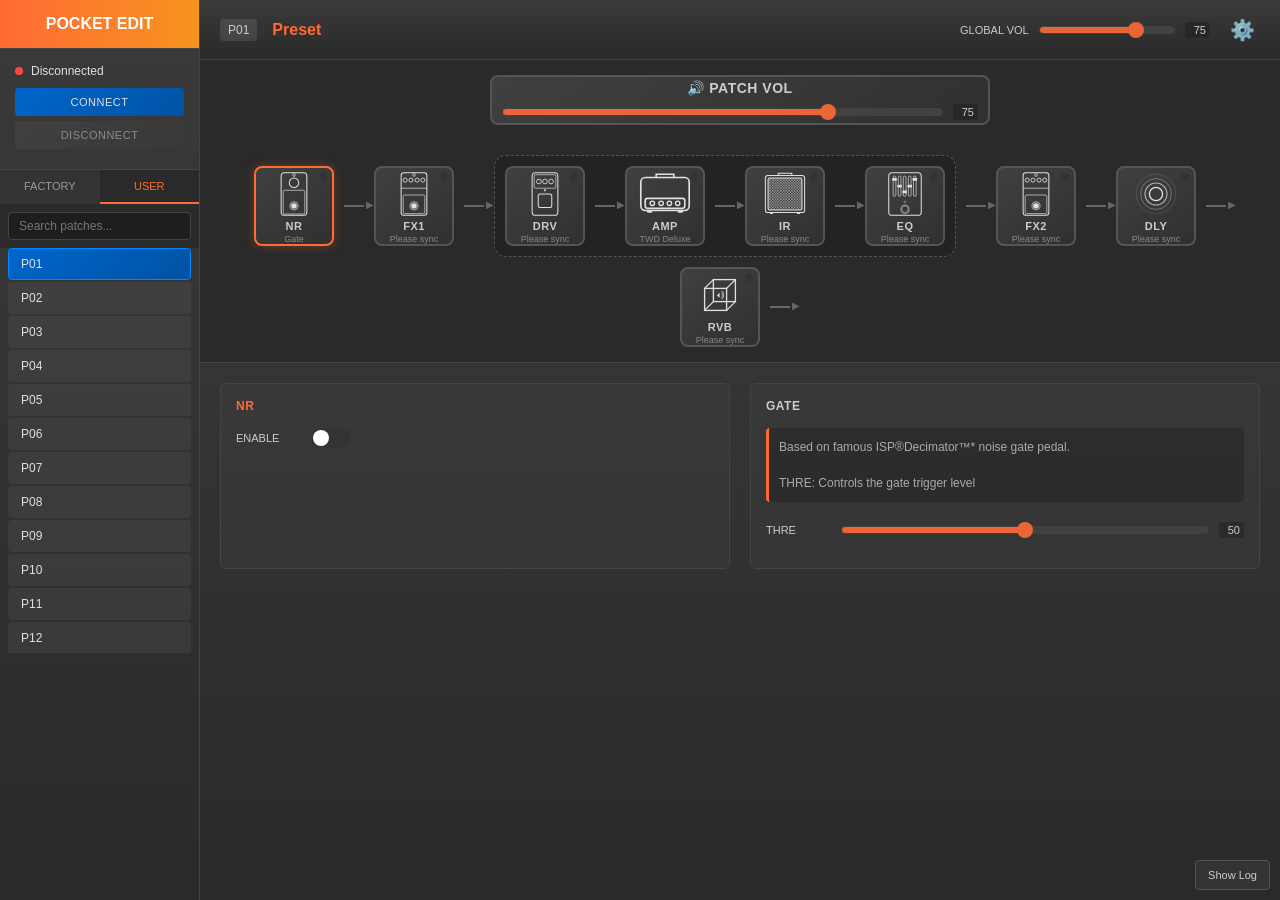
==== index.html @ d0549cb7 "Added UI update when data is changed on the device itself - syncing dvice changes with PocketEdit UI" ====
<!DOCTYPE html>
<html lang="en">
<head>
    <meta charset="UTF-8">
    <meta name="viewport" content="width=device-width, initial-scale=1.0">
    <title>Pocket Edit</title>
    <style>
        * {
            margin: 0;
            padding: 0;
            box-sizing: border-box;
        }

        body {
            font-family: 'Segoe UI', Tahoma, Geneva, Verdana, sans-serif;
            background: linear-gradient(145deg, #2a2a2a, #1e1e1e);
            color: #e0e0e0;
            min-height: 100vh;
            overflow-x: auto;
        }

        .main-container {
            display: flex;
            height: 100vh;
        }

        /* Left Sidebar */
        .sidebar {
            width: 200px;
            background: linear-gradient(180deg, #3a3a3a, #2a2a2a);
            border-right: 1px solid #444;
            display: flex;
            flex-direction: column;
        }

        .sidebar-header {
            padding: 15px;
            background: linear-gradient(90deg, #ff6b35, #f7931e);
            color: white;
            font-weight: bold;
            text-align: center;
            border-bottom: 1px solid #444;
        }

        .connection-panel {
            padding: 15px;
            border-bottom: 1px solid #444;
        }

        .connection-status {
            display: flex;
            align-items: center;
            gap: 8px;
            margin-bottom: 10px;
            font-size: 12px;
        }

        .status-dot {
            width: 8px;
            height: 8px;
            border-radius: 50%;
            background: #ff4444;
        }

        .status-dot.connected {
            background: #44ff44;
        }

        .btn {
            width: 100%;
            padding: 8px 12px;
            border: none;
            border-radius: 4px;
            background: linear-gradient(145deg, #4a4a4a, #3a3a3a);
            color: #e0e0e0;
            cursor: pointer;
            font-size: 11px;
            text-transform: uppercase;
            letter-spacing: 0.5px;
            margin-bottom: 5px;
            transition: all 0.2s ease;
        }

        .btn:hover:not(:disabled) {
            background: linear-gradient(145deg, #5a5a5a, #4a4a4a);
            transform: translateY(-1px);
        }

        .btn:disabled {
            opacity: 0.5;
            cursor: not-allowed;
        }

        .btn-primary {
            background: linear-gradient(145deg, #0066cc, #0052a3);
        }

        .btn-primary:hover:not(:disabled) {
            background: linear-gradient(145deg, #0077dd, #0066cc);
        }

        .patch-list {
            flex: 1;
            display: flex;
            flex-direction: column;
            overflow: hidden;
        }

        .patch-tabs {
            display: flex;
            flex-shrink: 0;
        }

        .patch-tab-btn {
            flex: 1;
            padding: 10px;
            background: #333;
            border: none;
            border-bottom: 2px solid #333;
            color: #999;
            cursor: pointer;
            font-size: 11px;
            text-transform: uppercase;
            transition: all 0.2s ease;
        }

        .patch-tab-btn:hover {
            background: #444;
        }

        .patch-tab-btn.active {
            color: #ff6b35;
            background: #2a2a2a;
            border-bottom-color: #ff6b35;
        }

        .patch-search-container {
            padding: 8px;
            background: #2a2a2a;
            flex-shrink: 0;
        }

        #patchSearchInput {
            width: 100%;
            padding: 6px 10px;
            background: #1e1e1e;
            border: 1px solid #444;
            border-radius: 4px;
            color: #e0e0e0;
            font-size: 12px;
        }

        .patch-items-container {
            flex: 1;
            overflow-y: auto;
            padding: 0 8px 8px 8px;
            max-height: 45vh; 
        }

        .patch-item {
            padding: 8px 12px;
            background: rgba(255, 255, 255, 0.05);
            border: 1px solid transparent;
            border-radius: 4px;
            margin-bottom: 2px;
            cursor: pointer;
            font-size: 12px;
            transition: all 0.2s ease;
            white-space: nowrap;
            overflow: hidden;
            text-overflow: ellipsis;
        }

        .patch-item:hover {
            background: rgba(255, 255, 255, 0.1);
            border-color: #666;
        }

        .patch-item.selected {
            background: linear-gradient(145deg, #0066cc, #0052a3);
            border-color: #0088ff;
        }

        /* Main Content Area */
        .main-content {
            flex: 1;
            display: flex;
            flex-direction: column;
            background: #2a2a2a;
        }

        .top-bar {
            height: 60px;
            background: linear-gradient(180deg, #3a3a3a, #2a2a2a);
            border-bottom: 1px solid #444;
            display: flex;
            align-items: center;
            padding: 0 20px;
            justify-content: space-between;
        }

        .patch-info {
            display: flex;
            align-items: center;
            gap: 15px;
        }

        .patch-name {
            font-size: 16px;
            font-weight: bold;
            color: #ff6b35;
        }

        .patch-number {
            background: rgba(255, 255, 255, 0.1);
            padding: 4px 8px;
            border-radius: 4px;
            font-size: 12px;
            color: #ccc;
        }

        /* Signal Chain */
        .signal-chain {
            padding: 15px 20px;
            display: flex;
            flex-direction: column;
            gap: 15px;
            justify-content: center;
            border-bottom: 1px solid #444; /* Added separator */
        }

        .chain-flow {
            display: flex;
            align-items: center;
            justify-content: center;
            gap: 10px;
            flex-wrap: wrap;
        }

        .chain-module {
            width: 80px;
            height: 80px;
            background: linear-gradient(145deg, #404040, #303030);
            border: 2px solid #555;
            border-radius: 8px;
            display: flex;
            flex-direction: column;
            align-items: center;
            justify-content: center;
            cursor: pointer;
            transition: all 0.2s ease;
            position: relative;
        }

        .chain-module:hover {
            border-color: #777;
            transform: translateY(-2px);
        }

        .chain-module.active {
            border-color: #ff6b35;
            box-shadow: 0 0 10px rgba(255, 107, 53, 0.3);
        }

        .chain-module.disabled {
            opacity: 0.4;
            border-color: #333;
        }

        .chain-module.dragging {
            opacity: 0.5;
            background: #555;
        }

        #fixed-chain-block {
            display: flex;
            align-items: center;
            gap: 10px;
            background: rgba(0,0,0,0.15);
            border: 1px dashed #555;
            border-radius: 12px;
            padding: 10px;
        }

        #chain-terminator {
            width: 0;
            height: 0;
            padding: 0;
            margin: 0;
            border: none;
            font-size: 0;
        }

        .module-name {
            font-size: 11px;
            font-weight: bold;
            text-transform: uppercase;
            letter-spacing: 0.5px;
            color: #ccc;
        }

        .module-type {
            font-size: 9px;
            color: #888;
            margin-top: 2px;
        }

        .module-status {
            position: absolute;
            top: 5px;
            right: 5px;
            width: 8px;
            height: 8px;
            border-radius: 50%;
            background: #333;
        }

        .module-status.on {
            background: #44ff44;
        }

        .chain-connector {
            width: 20px;
            height: 2px;
            background: #666;
            position: relative;
        }

        .chain-connector::after {
            content: '▶';
            position: absolute;
            right: -10px;
            top: -6px;
            color: #666;
            font-size: 10px;
        }

        /* Effects Panel */
        .effects-panel {
            background: linear-gradient(180deg, #353535, #2a2a2a);
            padding: 20px;
            flex: 1;
            overflow-y: auto;
        }

        .effect-description {
            font-size: 12px;
            color: #aaa;
            margin-bottom: 20px;
            line-height: 1.5;
            background: rgba(0,0,0,0.2);
            padding: 10px;
            border-radius: 4px;
            border-left: 3px solid #ff6b35;
        }

        .effect-controls {
            display: none;
        }

        .effect-controls.active {
            display: grid;
            grid-template-columns: repeat(auto-fit, minmax(250px, 1fr));
            gap: 20px;
        }

        .control-section {
            background: rgba(255, 255, 255, 0.02);
            border: 1px solid #444;
            border-radius: 6px;
            padding: 15px;
        }

        .control-section h4 {
            color: #ff6b35;
            font-size: 12px;
            text-transform: uppercase;
            margin-bottom: 15px;
            letter-spacing: 0.5px;
        }

        .control-row {
            display: flex;
            align-items: center;
            gap: 15px;
            margin-bottom: 15px;
        }

        .control-label {
            min-width: 60px;
            font-size: 11px;
            color: #ccc;
            text-transform: uppercase;
        }

        .toggle-switch {
            width: 40px;
            height: 20px;
            background: #333;
            border-radius: 10px;
            position: relative;
            cursor: pointer;
            transition: background-color 0.2s ease;
        }

        .toggle-switch.on {
            background: #ff6b35;
        }

        .toggle-switch::after {
            content: '';
            position: absolute;
            top: 2px;
            left: 2px;
            width: 16px;
            height: 16px;
            background: white;
            border-radius: 50%;
            transition: transform 0.2s ease;
        }

        .toggle-switch.on::after {
            transform: translateX(20px);
        }

        .toggle-switch.locked {
            cursor: not-allowed;
            opacity: 0.7;
        }

        .dropdown-select {
            background: #333;
            border: 1px solid #555;
            border-radius: 4px;
            color: #e0e0e0;
            padding: 5px 10px;
            font-size: 11px;
            cursor: pointer;
            width: 100%;
        }

        .slider-container {
            display: flex;
            align-items: center;
            width: 100%;
            gap: 10px;
        }

        .slider {
            -webkit-appearance: none;
            appearance: none;
            width: 100%;
            height: 8px;
            background: linear-gradient(to right, #ff6b35 var(--progress, 0%), #2a2a2a var(--progress, 0%));
            outline: none;
            opacity: 0.9;
            transition: opacity .2s;
            border-radius: 4px;
            border: 1px solid #444;
            cursor: pointer;
        }

        .slider:hover {
            opacity: 1;
        }

        .slider::-webkit-slider-thumb {
            -webkit-appearance: none;
            appearance: none;
            width: 16px;
            height: 16px;
            background: #ff6b35;
            cursor: pointer;
            border-radius: 50%;
        }

        .slider::-moz-range-thumb {
            width: 16px;
            height: 16px;
            background: #ff6b35;
            cursor: pointer;
            border-radius: 50%;
        }

        .slider-value {
            font-size: 11px;
            color: #ccc;
            min-width: 25px;
            text-align: right;
            background: rgba(0,0,0,0.2);
            padding: 2px 4px;
            border-radius: 3px;
        }

        .slider-value-input {
            width: 35px; /* Adjust width as needed */
            font-size: 11px;
            color: #e0e0e0;
            background: #1e1e1e;
            border: 1px solid #ff6b35;
            border-radius: 3px;
            text-align: right;
            padding: 1px 3px;
        }

        /* Log Panel */
        .log-panel {
            position: fixed;
            bottom: 0;
            right: 0;
            width: 500px;
            height: 350px;
            background: rgba(0, 0, 0, 0.9);
            border: 1px solid #444;
            border-radius: 6px 6px 0 0;
            display: none;
            flex-direction: column;
            z-index: 1000;
        }

        .log-panel.visible {
            display: flex;
        }

        .log-header {
            padding: 10px;
            background: #333;
            border-bottom: 1px solid #444;
            display: flex;
            justify-content: space-between;
            align-items: center;
        }

        .log-header h4 {
            font-size: 12px;
            color: #ccc;
            text-transform: uppercase;
        }

        .log-toggle {
            position: fixed;
            bottom: 10px;
            right: 10px;
            padding: 8px 12px;
            background: #333;
            border: 1px solid #555;
            border-radius: 4px;
            color: #ccc;
            cursor: pointer;
            font-size: 11px;
            z-index: 1001;
        }

        .log-content {
            flex: 1;
            padding: 10px;
            overflow-y: auto;
            font-family: 'Courier New', monospace;
            font-size: 10px;
            line-height: 1.4;
        }

        .log-entry {
            margin-bottom: 2px;
            display: flex;
            gap: 10px;
        }

        .log-time {
            color: #666;
            min-width: 60px;
        }

        .log-type {
            color: #888;
            min-width: 50px;
            font-weight: bold;
        }

        .log-type.sent { color: #4a9eff; }
        .log-type.received { color: #4aff9e; }
        .log-type.error { color: #ff4a4a; }
        .log-type.info { color: #cccccc; }

        .log-message {
            color: #ccc;
        }

        .manual-command-panel {
            display: flex;
            gap: 10px;
            align-items: center;
            background: #333;
            padding: 8px 10px;
            border-bottom: 1px solid #444;
        }

        #manualCommandInput {
            background: #2a2a2a;
            border: 1px solid #555;
            color: #e0e0e0;
            padding: 6px 10px;
            border-radius: 4px;
            font-size: 11px;
            width: 100%;
            font-family: 'Courier New', Courier, monospace;
        }

        #sendManualCommandBtn {
            width: auto;
            margin-bottom: 0;
            flex-shrink: 0;
        }

        .chain-connector.is-last-connector {
            visibility: hidden;
        }

        .global-volume-control {
            display: flex;
            align-items: center;
            gap: 10px;
            width: 250px;
        }

        .global-volume-control .control-label {
            font-size: 11px;
            color: #ccc;
            text-transform: uppercase;
            min-width: fit-content;
        }

        /* New container for the patch volume slider */
        .patch-volume-container {
            display: flex;
            justify-content: center;
            align-items: center;
            padding: 15px 20px;
        }

        .patch-volume-module {
            width: 50%;
            max-width: 500px;
            height: 50px;
            background: linear-gradient(145deg, #404040, #303030);
            border: 2px solid #555;
            border-radius: 8px;
            display: flex;
            flex-direction: column;
            align-items: center;
            justify-content: center;
            transition: all 0.2s ease;
            position: relative;
            padding: 10px;
            gap: 8px;
        }

        .patch-volume-module .module-name {
            font-size: 14px;
            font-weight: bold;
            color: #ccc;
        }

        .patch-volume-module .slider-container {
            width: 100%;
        }
        /* Add these new styles to your existing <style> block */
        .settings-btn {
            background: none;
            border: none;
            color: #ccc;
            font-size: 20px;
            cursor: pointer;
            padding: 5px;
            margin-left: 15px;
        }
        .settings-btn:hover {
            color: #ff6b35;
        }

        .advanced-settings-panel {
            position: fixed;
            top: 65px; /* Position below the top bar */
            right: 20px;
            width: 300px;
            background: linear-gradient(145deg, #3a3a3a, #2a2a2a);
            border: 1px solid #444;
            border-radius: 6px;
            z-index: 1002;
            padding: 20px;
            box-shadow: 0 5px 15px rgba(0,0,0,0.5);
            display: none; /* Hidden by default */
        }

        .advanced-settings-panel.visible {
            display: block; /* Shown when this class is added */
        }

        .advanced-settings-panel h4 {
            color: #ff6b35;
            font-size: 12px;
            text-transform: uppercase;
            margin-bottom: 20px;
            letter-spacing: 0.5px;
        }

        .module-icon {
            margin-top: 4px;
            margin-bottom: 4px; /* Adds a little space between the icon and the text */
        }

        .patch-items-container.locked {
            opacity: 0.5;
            pointer-events: none;
            cursor: wait;
        }

        .debug-buttons-panel {
            padding: 8px 10px 0 10px;
            display: flex;
            flex-wrap: wrap;
            gap: 5px;
            background: #333;
            border-bottom: 1px solid #444;
        }

        .debug-buttons-panel .btn {
            width: auto;
            flex-grow: 1;
            margin-bottom: 0;
            padding: 4px 6px; 
        }

      /* Main container for the entire tap tempo section */
        .tap-tempo-section {
            margin-top: 30px;
            padding-top: 20px;
            border-top: 1px solid #555;
        }

        /* Grid layout for the main components */
        .tap-grid {
            display: grid;
            grid-template-columns: 1fr 1fr;
            gap: 15px;
            align-items: center;
        }

        /* Styling for the BPM and Delay Time display boxes */
        .tap-display {
            background-color: #222;
            border-radius: 6px;
            padding: 10px;
            border: 1px solid #444;
        }

        /* BPM and Delay Time text input styling */
        .bpm-input {
            width: 100%;
            background-color: transparent;
            border: none;
            /* Color updated to match the slider's active color */
            color: #ff6b35;
            font-size: 1.5em;
            font-weight: 700;
            font-family: "Courier New", Courier, monospace;
            text-align: center;
            padding: 0;
        }

        /* Removes the number input arrows in Chrome/Safari */
        .bpm-input::-webkit-outer-spin-button,
        .bpm-input::-webkit-inner-spin-button {
            -webkit-appearance: none;
            margin: 0;
        }

        /* Removes the number input arrows in Firefox */
        .bpm-input[type=number] {
            -moz-appearance: textfield;
        }

        /* Subtle background highlight when the BPM input is focused */
        .bpm-input:focus {
            outline: none;
            background-color: rgba(247, 147, 30, 0.1);
        }

        /* "BPM" and "Delay Time" labels under the displays */
        .display-label {
            font-size: 0.7em;
            color: #999;
            text-transform: uppercase;
            display: block;
            margin-top: 2px;
        }

        /* Main "TAP" button styling */
        .tap-button {
            grid-column: 1 / -1;
            padding: 1rem;
            font-size: 1.2rem;
            font-weight: bold;
            color: #fff;
            /* Updated background to a neutral gray */
            background-color: #555;
            border: 1px solid #777;
            border-radius: 6px;
            cursor: pointer;
            transition: background-color 0.1s ease-out, box-shadow 0.1s ease-out, color 0.1s ease-out;
        }

        /* "TAP" button active (pressed) state */
        .tap-button:active {
            /* Updated to the primary slider color */
            background-color: #ff6b35;
            transform: scale(0.98);
        }

        /* Visual indicator for the BPM beat */
       .tap-button.beat-flash {
            /* The text will flash to the active orange color */
            color: #ff6b35;
        }

        /* Container for the note division buttons (1/4, 1/8, etc.) */
        .note-divisions {
            grid-column: 1 / -1;
            display: flex;
            justify-content: space-between;
            gap: 8px;
        }

        /* Individual note division button styling */
        .note-btn {
            flex-grow: 1;
            padding: 0.6rem 0;
            font-size: 0.9rem;
            color: #ccc;
            background-color: #4f4f4f;
            border: 1px solid #555;
            border-radius: 5px;
            cursor: pointer;
            transition: all 0.2s;
        }

        /* Active note division button styling */
        .note-btn.active {
            /* Updated to the primary slider color */
            background-color: #ff6b35;
            color: #fff;
            /* A slightly brighter orange for the border */
            border-color: #ff6b35;
            font-weight: bold;
        }

        .bpm-input.out-of-range {
            /* This animation will run when the class is active */
            animation: flash-red 0.8s infinite;
        }

        /* This defines the flashing animation itself */
        @keyframes flash-red {
            0% { background-color: transparent; }
            50% { background-color: #9d2c2c; } /* A dark red flash */
            100% { background-color: transparent; }
        }

        #delay-time-ms-7 {
            font-size: 1.2em;
            color: #ccc;
            transition: color 0.2s ease; /* Optional: adds a smooth fade to red */
        }

        /* USB MIDI Device Selection Styles */
        .usb-device-pair {
            padding: 12px;
            margin-bottom: 8px;
            background: #2a2a2a;
            border: 2px solid #444;
            border-radius: 4px;
            cursor: pointer;
            transition: all 0.2s ease;
        }

        .usb-device-pair:hover {
            border-color: #666;
            background: #333;
        }

        .usb-device-pair.selected {
            border-color: #ff6b35;
            background: rgba(255, 107, 53, 0.1);
        }

        .usb-device-pair-title {
            font-weight: bold;
            color: #ff6b35;
            margin-bottom: 6px;
            font-size: 12px;
        }

        .usb-device-io {
            font-size: 11px;
            color: #aaa;
            margin: 2px 0;
            padding-left: 12px;
        }

        .usb-device-io-label {
            color: #888;
            font-weight: bold;
            min-width: 50px;
            display: inline-block;
        }



    </style>
</head>
<body>
    <div class="main-container">
        <div class="sidebar">
            <div class="sidebar-header">
                POCKET EDIT
            </div>

            <div class="connection-panel">
                <div class="connection-status">
                    <div id="statusDot" class="status-dot"></div>
                    <span id="statusText">Disconnected</span>
                </div>
                <button id="connectBtn" class="btn btn-primary">Connect</button>
                <button id="disconnectBtn" class="btn" disabled>Disconnect</button>
            </div>

            <div class="patch-list">
                 <div class="patch-tabs">
                    <button id="factoryTabBtn" class="patch-tab-btn">Factory</button>
                    <button id="userTabBtn" class="patch-tab-btn active">User</button>
                </div>
                <div class="patch-search-container">
                    <input type="text" id="patchSearchInput" placeholder="Search patches...">
                </div>
                <div id="patchListContainer" class="patch-items-container">
                    </div>
            </div>
        </div>

        <div class="main-content">
            <div id="editor-container" style="display: none; height: 100%; flex-direction: column; flex: 1;">
                <div class="top-bar">
                <div class="patch-info">
                    <div class="patch-number" id="patchNumber"></div>
                    <div class="patch-name" id="patchName"></div>
                </div>

                <div style="display: flex; align-items: center;">
                    <div class="global-volume-control">
                        <div class="control-label">Global Vol</div>
                        <div class="slider-container">
                            <input type="range" min="0" max="100" value="75" class="slider" data-global-param="globalVolume">
                            <span class="slider-value">75</span>
                        </div>
                    </div>

                    <button id="advancedSettingsBtn" class="settings-btn">⚙️</button>
                </div>
            </div>

            <div class="patch-volume-container">
                <div class="patch-volume-module">
                    <div class="module-name">🔊 Patch Vol</div>
                    <div class="slider-container">
                        <input type="range" min="0" max="100" value="75" class="slider" data-global-param="presetVolume">
                        <span class="slider-value">75</span>
                    </div>
                </div>
            </div>

            <div class="signal-chain">
                <div class="chain-flow">
                    <div class="chain-module" data-module-id="0" draggable="true">
                        <svg class="module-icon" width="80" height="130" viewBox="0 0 80 130" fill="none" xmlns="http://www.w3.org/2000/svg">
                        <rect x="2" y="2" width="76" height="126" rx="10" stroke="currentColor" stroke-width="3"/>
                        <circle cx="40" cy="32" r="14" stroke="currentColor" stroke-width="3"/>
                        <circle cx="40" cy="100" r="8" fill="currentColor" stroke-width="2"/>
                        <circle cx="40" cy="100" r="9" stroke="currentColor"/>
                        <circle cx="40" cy="100" r="12" stroke="currentColor" stroke-width="2"/>
                        <rect x="8" y="54" width="64" height="70" rx="4" stroke="currentColor" stroke-width="2"/>
                        <circle cx="40" cy="9" r="4" stroke="currentColor" stroke-width="2"/>
                        </svg>
                        <div class="module-status" id="module-status-0"></div>
                        <div class="module-name">NR</div>
                        <div class="module-type">Noise Gate</div>
                    </div>
                    <div class="chain-connector"></div>
                    <div class="chain-module" data-module-id="1" draggable="true">
                        <svg class="module-icon" width="80" height="130" viewBox="0 0 80 130" fill="none" xmlns="http://www.w3.org/2000/svg">
                        <path d="M2 10C2 5.58172 5.58172 2 10 2H70C74.4183 2 78 5.58172 78 10V120C78 124.418 74.4183 128 70 128H10C5.58172 128 2 124.418 2 120V10Z" stroke="currentColor" stroke-width="3"/>
                        <line x1="2" y1="48" x2="78" y2="48" stroke="currentColor" stroke-width="2"/>
                        <circle cx="14" cy="24" r="6" stroke="currentColor" stroke-width="2.5"/>
                        <circle cx="31" cy="24" r="6" stroke="currentColor" stroke-width="2.5"/>
                        <circle cx="49" cy="24" r="6" stroke="currentColor" stroke-width="2.5"/>
                        <circle cx="66" cy="24" r="6" stroke="currentColor" stroke-width="2.5"/>
                        <circle cx="40" cy="100" r="8" fill="currentColor" stroke-width="2"/>
                        <circle cx="40" cy="100" r="9" stroke="currentColor"/>
                        <circle cx="40" cy="100" r="12" stroke="currentColor" stroke-width="2"/>
                        <rect x="8" y="68" width="64" height="55" rx="4" stroke="currentColor" stroke-width="2"/>
                        <circle cx="40" cy="9" r="4" stroke="currentColor" stroke-width="2"/>
                        </svg>
                        <div class="module-status" id="module-status-1"></div>
                        <div class="module-name">FX1</div>
                        <div class="module-type">Please sync</div>
                    </div>
                    <div class="chain-connector"></div>

                    <div id="fixed-chain-block" draggable="false">
                        <div class="chain-module" data-module-id="2" data-is-fixed="true">
                            <svg class="module-icon" width="80" height="130" viewBox="0 0 80 130" fill="none" xmlns="http://www.w3.org/2000/svg">
                            <rect x="2" y="2" width="76" height="126" rx="10" stroke="currentColor" stroke-width="3"/>
                            <rect x="8" y="8" width="64" height="40" rx="4" stroke="currentColor" stroke-width="2"/>
                            <circle cx="22" cy="28" r="7" stroke="currentColor" stroke-width="2.5"/>
                            <circle cx="40" cy="28" r="7" stroke="currentColor" stroke-width="2.5"/>
                            <circle cx="58" cy="28" r="7" stroke="currentColor" stroke-width="2.5"/>
                            <rect x="20" y="65" width="40" height="40" rx="6" stroke="currentColor" stroke-width="3"/>
                            <circle cx="40" cy="54" r="3" fill="currentColor"/>
                            </svg>
                            <div class="module-status" id="module-status-2"></div><div class="module-name">DRV</div><div class="module-type">Please sync</div>
                        </div>
                        <div class="chain-connector"></div>
                        <div class="chain-module" data-module-id="3" data-is-fixed="true">
                            <svg class="module-icon" width="92" height="80" viewBox="0 0 92 80" fill="none" xmlns="http://www.w3.org/2000/svg">
                                  <rect x="2" y="10" width="88" height="60" rx="8" stroke="currentColor" stroke-width="3"/>
                                  <rect x="10" y="48" width="72" height="18" rx="4" stroke="currentColor" stroke-width="3"/>
                                  <circle cx="23" cy="57" r="4" stroke="currentColor" stroke-width="2.5"/>
                                  <circle cx="39" cy="57" r="4" stroke="currentColor" stroke-width="2.5"/>
                                  <circle cx="54" cy="57" r="4" stroke="currentColor" stroke-width="2.5"/>
                                  <circle cx="69" cy="57" r="4" stroke="currentColor" stroke-width="2.5"/>
                                  <path d="M30 10 V4 H62 V10" stroke="currentColor" stroke-width="3" stroke-linecap="round"/>
                                  <rect x="13" y="70" width="10" height="4" rx="2" fill="currentColor"/>
                                  <rect x="69" y="70" width="10" height="4" rx="2" fill="currentColor"/>
                                </svg>
                            <div class="module-status" id="module-status-3"></div><div class="module-name">AMP</div><div class="module-type">Please sync</div>
                        </div>
                        <div class="chain-connector"></div>
                        <div class="chain-module" data-module-id="4" data-is-fixed="true">
                            <svg class="module-icon" width="120" height="130" viewBox="0 0 120 130" fill="none" xmlns="http://www.w3.org/2000/svg">
                            <defs>
                            <pattern id="meshPattern" patternUnits="userSpaceOnUse" width="8" height="8">
                            <path d="M0 0L8 8ZM8 0L0 8Z" stroke="currentColor" stroke-width="0.75"/>
                            </pattern>
                            </defs>
                            <rect x="2" y="10" width="116" height="110" rx="8" stroke="currentColor" stroke-width="3"/>
                            <rect x="10" y="18" width="100" height="94" rx="4" fill="url(#meshPattern)"/>
                            <rect x="10" y="18" width="100" height="94" rx="4" stroke="currentColor" stroke-width="3"/>
                            <path d="M40 10 V4 H80 V10" stroke="currentColor" stroke-width="3" stroke-linecap="round"/>
                            <rect x="15" y="120" width="10" height="4" rx="2" fill="currentColor"/>
                            <rect x="95" y="120" width="10" height="4" rx="2" fill="currentColor"/>
                            </svg>
                            <div class="module-status" id="module-status-4"></div><div class="module-name">IR</div><div class="module-type">Please sync</div>
                        </div>
                        <div class="chain-connector"></div>
                        <div class="chain-module" data-module-id="5" data-is-fixed="true">
                            <svg class="module-icon" width="100" height="130" viewBox="0 0 100 130" fill="none" xmlns="http://www.w3.org/2000/svg">
                            <rect x="2" y="2" width="96" height="126" rx="10" stroke="currentColor" stroke-width="3"/>
                            <rect x="15" y="12" width="8" height="60" rx="4" stroke="currentColor" stroke-width="2"/>
                            <rect x="30" y="12" width="8" height="60" rx="4" stroke="currentColor" stroke-width="2"/>
                            <rect x="45" y="12" width="8" height="60" rx="4" stroke="currentColor" stroke-width="2"/>
                            <rect x="60" y="12" width="8" height="60" rx="4" stroke="currentColor" stroke-width="2"/>
                            <rect x="75" y="12" width="8" height="60" rx="4" stroke="currentColor" stroke-width="2"/>
                            <rect x="12" y="18" width="14" height="8" rx="3" fill="currentColor"/>
                            <rect x="27" y="38" width="14" height="8" rx="3" fill="currentColor"/>
                            <rect x="42" y="55" width="14" height="8" rx="3" fill="currentColor"/>
                            <rect x="57" y="38" width="14" height="8" rx="3" fill="currentColor"/>
                            <rect x="72" y="18" width="14" height="8" rx="3" fill="currentColor"/>
                            <circle cx="50" cy="88" r="3" stroke="currentColor"/>
                            <circle cx="50" cy="110" r="9" stroke="currentColor"/>
                            <circle cx="50" cy="110" r="12" stroke="currentColor" stroke-width="2"/>
                            </svg>
                            <div class="module-status" id="module-status-5"></div><div class="module-name">EQ</div><div class="module-type">Please sync</div>
                        </div>
                    </div>
                    <div class="chain-connector"></div>

                    <div class="chain-module" data-module-id="6" draggable="true">
                        <svg class="module-icon" width="80" height="130" viewBox="0 0 80 130" fill="none" xmlns="http://www.w3.org/2000/svg">
                        <path d="M2 10C2 5.58172 5.58172 2 10 2H70C74.4183 2 78 5.58172 78 10V120C78 124.418 74.4183 128 70 128H10C5.58172 128 2 124.418 2 120V10Z" stroke="currentColor" stroke-width="3"/>
                        <line x1="2" y1="48" x2="78" y2="48" stroke="currentColor" stroke-width="2"/>
                        <circle cx="14" cy="24" r="6" stroke="currentColor" stroke-width="2.5"/>
                        <circle cx="31" cy="24" r="6" stroke="currentColor" stroke-width="2.5"/>
                        <circle cx="49" cy="24" r="6" stroke="currentColor" stroke-width="2.5"/>
                        <circle cx="66" cy="24" r="6" stroke="currentColor" stroke-width="2.5"/>
                        <circle cx="40" cy="100" r="8" fill="currentColor" stroke-width="2"/>
                        <circle cx="40" cy="100" r="9" stroke="currentColor"/>
                        <circle cx="40" cy="100" r="12" stroke="currentColor" stroke-width="2"/>
                        <rect x="8" y="68" width="64" height="55" rx="4" stroke="currentColor" stroke-width="2"/>
                        <circle cx="40" cy="9" r="4" stroke="currentColor" stroke-width="2"/>
                        </svg>
                        <div class="module-status" id="module-status-6"></div>
                        <div class="module-name">FX2</div>
                        <div class="module-type">Please sync</div>
                    </div>
                    <div class="chain-connector"></div>
                    <div class="chain-module" data-module-id="7" draggable="true">
                        <svg class="module-icon" width="100" height="100" viewBox="0 0 100 100" fill="none" xmlns="http://www.w3.org/2000/svg">
                        <circle cx="50" cy="50" r="15" stroke="currentColor" stroke-width="3"/>
                        <circle cx="50" cy="50" r="25" stroke="currentColor" stroke-width="2.5" stroke-opacity="0.7"/>
                        <circle cx="50" cy="50" r="35" stroke="currentColor" stroke-width="2" stroke-opacity="0.4"/>
                        <circle cx="50" cy="50" r="45" stroke="currentColor" stroke-width="1.5" stroke-opacity="0.2"/>
                        </svg>
                        <div class="module-status" id="module-status-7"></div>
                        <div class="module-name">DLY</div>
                        <div class="module-type">Please sync</div>
                    </div>
                    <div class="chain-connector"></div>
                    <div class="chain-module" data-module-id="8" draggable="true">
                        <svg class="module-icon" width="100" height="100" viewBox="0 0 100 100" fill="none" xmlns="http://www.w3.org/2000/svg">
                        <rect x="15" y="35" width="50" height="50" stroke="currentColor" stroke-width="3"/>
                        <rect x="35" y="15" width="50" height="50" stroke="currentColor" stroke-width="3"/>
                        <line x1="15" y1="35" x2="35" y2="15" stroke="currentColor" stroke-width="3"/>
                        <line x1="65" y1="35" x2="85" y2="15" stroke="currentColor" stroke-width="3"/>
                        <line x1="15" y1="85" x2="35" y2="65" stroke="currentColor" stroke-width="3"/>
                        <line x1="65" y1="85" x2="85" y2="65" stroke="currentColor" stroke-width="3"/>
                        <path d="M43 51 L49 45 L49 56 Z" fill="currentColor"/>
                        <path d="M54 43 C 56 45, 56 55, 54 57" stroke="currentColor" stroke-width="1.5" stroke-linecap="round"/>
                        <path d="M56 41 C 59 45, 59 55, 56 59" stroke="currentColor" stroke-width="1.5" stroke-linecap="round"/>
                        </svg>
                        <div class="module-status" id="module-status-8"></div>
                        <div class="module-name">RVB</div>
                        <div class="module-type">Please sync</div>
                    </div>
                    <div class="chain-connector"></div>
                    <div id="chain-terminator"></div>
                </div>
            </div>


            <div class="effects-panel">
                <div class="effect-controls" id="module-controls-0">
                    <div class="control-section">
                        <h4 class="module-title">...</h4>
                        <div class="control-row">
                            <div class="control-label">Enable</div>
                            <div class="toggle-switch" id="module-enable-0"></div>
                        </div>
                    </div>
                    <div class="control-section" id="module-params-0"></div>
                </div>

                <div class="effect-controls" id="module-controls-1">
                    <div class="control-section">
                        <h4 class="module-title">...</h4>
                        <div class="control-row">
                            <div class="control-label">Enable</div>
                            <div class="toggle-switch" id="module-enable-1"></div>
                        </div>
                        <div class="control-row">
                            <div class="control-label">Type</div>
                            <select class="dropdown-select" id="module-type-1"></select>
                        </div>
                    </div>
                    <div class="control-section" id="module-params-1"></div>
                </div>

                 <div class="effect-controls" id="module-controls-6">
                    <div class="control-section">
                        <h4 class="module-title">...</h4>
                        <div class="control-row">
                            <div class="control-label">Enable</div>
                            <div class="toggle-switch" id="module-enable-6"></div>
                        </div>
                        <div class="control-row">
                            <div class="control-label">Type</div>
                            <select class="dropdown-select" id="module-type-6"></select>
                        </div>
                    </div>
                    <div class="control-section" id="module-params-6"></div>
                </div>

                <div class="effect-controls" id="module-controls-2">
                    <div class="control-section">
                        <h4 class="module-title">...</h4>
                        <div class="control-row">
                            <div class="control-label">Enable</div>
                            <div class="toggle-switch" id="module-enable-2"></div>
                        </div>
                        <div class="control-row">
                            <div class="control-label">Type</div>
                            <select class="dropdown-select" id="module-type-2"></select>
                        </div>
                    </div>
                    <div class="control-section" id="module-params-2"></div>
                </div>

                <div class="effect-controls" id="module-controls-3">
                    <div class="control-section">
                        <h4 class="module-title">...</h4>
                        <div class="control-row">
                            <div class="control-label">Enable</div>
                            <div class="toggle-switch" id="module-enable-3"></div>
                        </div>
                        <div class="control-row">
                            <div class="control-label">Clone Mode</div>
                            <div class="toggle-switch" id="amp-clone-mode"></div>
                        </div>
                        <div class="control-row">
                            <div class="control-label">Model</div>
                            <select class="dropdown-select" id="module-type-3"></select>
                        </div>
                    </div>
                    <div class="control-section" id="module-params-3"></div>
                </div>

                <div class="effect-controls" id="module-controls-4">
                    <div class="control-section">
                        <h4 class="module-title">...</h4>
                        <div class="control-row">
                            <div class="control-label">Enable</div>
                            <div class="toggle-switch" id="module-enable-4"></div>
                        </div>
                        <div class="control-row">
                            <div class="control-label">Cabinet</div>
                            <select class="dropdown-select" id="module-type-4"></select>
                        </div>
                    </div>
                     <div class="control-section" id="module-params-4"></div>
                </div>

                <div class="effect-controls" id="module-controls-5">
                    <div class="control-section">
                        <h4 class="module-title">...</h4>
                        <div class="control-row">
                            <div class="control-label">Enable</div>
                            <div class="toggle-switch" id="module-enable-5"></div>
                        </div>
                         <div class="control-row">
                            <div class="control-label">Type</div>
                            <select class="dropdown-select" id="module-type-5"></select>
                        </div>
                    </div>
                    <div class="control-section" id="module-params-5"></div>
                </div>

                <div class="effect-controls" id="module-controls-7">
                    <div class="control-section">
                        <h4 class="module-title">...</h4>
                        <div class="control-row">
                            <div class="control-label">Enable</div>
                            <div class="toggle-switch" id="module-enable-7"></div>
                        </div>
                        <div class="control-row">
                            <div class="control-label">Type</div>
                            <select class="dropdown-select" id="module-type-7"></select>
                        </div>
                    </div>
                    <div class="control-section" id="module-params-7"></div>
                </div>

                <div class="effect-controls" id="module-controls-8">
                    <div class="control-section">
                        <h4 class="module-title">...</h4>
                        <div class="control-row">
                            <div class="control-label">Enable</div>
                            <div class="toggle-switch" id="module-enable-8"></div>
                        </div>
                        <div class="control-row">
                            <div class="control-label">Type</div>
                            <select class="dropdown-select" id="module-type-8"></select>
                        </div>
                    </div>
                    <div class="control-section" id="module-params-8"></div>
                </div>
            </div>
            </div>
        </div>
    </div>
    <div id="advancedSettingsPanel" class="advanced-settings-panel">
    <h4>Advanced Settings</h4>

    <div class="control-row">
        <div class="control-label">Input Lvl</div>
        <div class="slider-container">
            <input type="range" min="-20" max="20" value="0" step="1" class="slider" data-global-param="inputLevel">
            <span class="slider-value">0dB</span>
        </div>
    </div>

    <div class="control-row">
        <div class="control-label">FX REC Lvl</div>
        <div class="slider-container">
            <input type="range" min="-20" max="20" value="0" step="1" class="slider" data-global-param="fxRecLevel">
            <span class="slider-value">0dB</span>
        </div>
    </div>

    <div class="control-row">
        <div class="control-label">BT REC Lvl</div>
        <div class="slider-container">
            <input type="range" min="-20" max="20" value="0" step="1" class="slider" data-global-param="btRecLevel">
            <span class="slider-value">0dB</span>
        </div>
    </div>

    <div class="control-row">
        <div class="control-label">Mon Lvl</div>
        <div class="slider-container">
            <input type="range" min="-20" max="20" value="0" step="1" class="slider" data-global-param="monitorLevel">
            <span class="slider-value">0dB</span>
        </div>
    </div>
    <button id="savePresetBtn" class="btn" style="margin-top: 20px;">Save Current Preset</button>
    <button id="exportPresetBtn" class="btn" style="margin-top: 10px;">Export Preset</button>
    <button id="importPresetBtn" class="btn" style="margin-top: 10px;">Import Preset</button>
    <input type="file" id="presetFileInput" accept=".json" style="display: none;">
</div>
    <div class="log-toggle" id="logToggle">Show Log</div>
    <div class="log-panel" id="logPanel">
        <div class="log-header">
            <h4>Communication Log</h4>
            <button class="btn" id="clearLogBtn" style="padding: 4px 8px; font-size: 10px; width: auto;">Clear</button>
        </div>
        <div class="debug-buttons-panel">
            <button id="syncPresetNamesBtn" class="btn" disabled>Sync Preset Names</button>
            <button id="syncModulesBtn" class="btn" disabled>Sync Modules</button>
            <button id="syncUserIRsBtn" class="btn" disabled>Sync User IRs</button>
            <button id="syncCloneAmpsBtn" class="btn" disabled>Sync Clone Amps</button>
            <button id="syncGlobalsBtn" class="btn" disabled>Sync Global Settings</button>
        </div>
        <div class="manual-command-panel">
            <input type="text" id="manualCommandInput" placeholder="Enter hex command...">
            <button id="sendManualCommandBtn" class="btn">Send</button>
        </div>
        <div class="log-content" id="logContent"></div>
    </div>

    <div id="saveModal" class="advanced-settings-panel" style="top: 50%; left: 50%; transform: translate(-50%, -50%); width: 400px;">
    <h4>Save Preset</h4>
    <div class="control-row">
        <div class="control-label">Name</div>
        <input type="text" id="presetNameInput" maxlength="10">
    </div>
    <div class="control-row">
        <div class="control-label">Save to Slot</div>
        <input type="number" id="presetNumberInput" min="1" max="50">
    </div>
    <div style="display: flex; gap: 10px; margin-top: 15px;">
        <button id="cancelSaveBtn" class="btn">Cancel</button>
        <button id="confirmSaveBtn" class="btn btn-primary">Confirm & Save</button>
    </div>
</div>

<div id="lockingOverlay" style="display: none; position: fixed; top: 0; left: 0; width: 100%; height: 100%; background: rgba(0,0,0,0.8); z-index: 2000; justify-content: center; align-items: center; text-align: center; color: white; font-size: 1.2em;">
    <div>
        <p>Trying to save preset...</p>
        <p style="font-size: 0.8em; color: #aaa; margin-top: 5px;">This could take up to 2 minutes!</p>
    </div>
</div>

<!-- USB MIDI Device Selection Modal -->
<div id="usbMidiModal" class="advanced-settings-panel" style="top: 50%; left: 50%; transform: translate(-50%, -50%); width: 450px; display: none;">
    <h4>Select USB MIDI Device</h4>
    <div style="margin: 20px 0;">
        <p style="color: #ccc; font-size: 12px; margin-bottom: 15px;">Found USB MIDI devices. Please select one pair (input and output):</p>
        <div id="usbDeviceList" style="background: #1e1e1e; border: 1px solid #444; border-radius: 4px; max-height: 250px; overflow-y: auto; margin-bottom: 15px;">
            <!-- Device pairs will be populated here -->
        </div>
    </div>
    <div style="display: flex; gap: 10px; margin-top: 15px;">
        <button id="cancelUsbBtn" class="btn">Cancel (Use BLE)</button>
        <button id="confirmUsbBtn" class="btn btn-primary" disabled>Connect via USB</button>
    </div>
</div>

    <script>


        const MODULE_LIBRARY_DATA = {
              "effectLibrary": {
    "1": {
      "name": "Gate",
      "descriptionEn": "Based on famous ISP®Decimator™* noise gate pedal.\n\nTHRE: Controls the gate trigger level",
      "alg": [
        { "name": "THRE", "algId": 0, "defaultValue": 50, "min": 0, "max": 100, "step": 1, "widgetType": 0 }
      ]
    },
    "101": {
      "name": "COMP 1",
      "descriptionEn": "Based on the legendary Ross™ Compressor*.",
      "alg": [
        { "name": "Sustain", "algId": 0, "defaultValue": 20, "min": 0, "max": 100, "step": 1, "widgetType": 0 },
        { "name": "VOL", "algId": 1, "defaultValue": 50, "min": 0, "max": 100, "step": 1, "widgetType": 0 }
      ]
    },
    "102": {
      "name": "COMP 2",
      "descriptionEn": "Based on the Keeley ® C4 4-knob compressor*.",
      "alg": [
        { "name": "Sustain", "algId": 0, "defaultValue": 20, "min": 0, "max": 100, "step": 1, "widgetType": 0 },
        { "name": "Attack", "algId": 1, "defaultValue": 60, "min": 0, "max": 100, "step": 1, "widgetType": 0 },
        { "name": "VOL", "algId": 2, "defaultValue": 50, "min": 0, "max": 100, "step": 1, "widgetType": 0 },
        { "name": "Clip", "algId": 3, "defaultValue": 10, "min": 0, "max": 100, "step": 1, "widgetType": 0 }
      ]
    },
    "103": {
      "name": "Touch Wah",
      "descriptionEn": "A wide range envelope filter (a.k.a. touch wah).",
      "alg": [
        { "name": "Sense", "algId": 0, "defaultValue": 50, "min": 0, "max": 100, "step": 1, "widgetType": 0 },
        { "name": "Range", "algId": 1, "defaultValue": 50, "min": 0, "max": 100, "step": 1, "widgetType": 0 },
        { "name": "Q", "algId": 2, "defaultValue": 50, "min": 0, "max": 100, "step": 1, "widgetType": 0 },
        { "name": "Mix", "algId": 3, "defaultValue": 50, "min": 0, "max": 100, "step": 1, "widgetType": 0 },
        { "name": "Mode", "algId": 4, "defaultValue": 0, "options": ["Guitar", "Bass"], "widgetType": 2 }
      ]
    },
    "104": {
      "name": "Auto Wah",
      "descriptionEn": "A variable auto wah effect for both guitars and basses.",
      "alg": [
        { "name": "Depth", "algId": 0, "defaultValue": 50, "min": 0, "max": 100, "step": 1, "widgetType": 0 },
        { "name": "Rate", "algId": 1, "defaultValue": 0.5, "min": 0.1, "max": 10.0, "step": 0.1, "unit": "Hz", "widgetType": 0 },
        { "name": "VOL", "algId": 2, "defaultValue": 50, "min": 0, "max": 100, "step": 1, "widgetType": 0 },
        { "name": "Low", "algId": 3, "defaultValue": 25, "min": 0, "max": 100, "step": 1, "widgetType": 0 },
        { "name": "Q", "algId": 4, "defaultValue": 70, "min": 0, "max": 100, "step": 1, "widgetType": 0 },
        { "name": "High", "algId": 5, "defaultValue": 60, "min": 0, "max": 100, "step": 1, "widgetType": 0 }
      ]
    },
    "105": {
      "name": "Boost",
      "descriptionEn": "Based on famous Xotic® EP Booster* pedal.",
      "alg": [
        { "name": "Gain", "algId": 0, "defaultValue": 20, "min": 0, "max": 100, "step": 1, "widgetType": 0 },
        { "name": "+3dB", "algId": 1, "defaultValue": 1, "widgetType": 1 },
        { "name": "Bright", "algId": 2, "defaultValue": 1, "widgetType": 1 }
      ]
    },
    "106": {
      "name": "A-Chorus",
      "descriptionEn": "Based on the legendary Arion® SCH-1 Stereo Chorus* pedal.",
      "alg": [
        { "name": "Depth", "algId": 0, "defaultValue": 50, "min": 0, "max": 100, "step": 1, "widgetType": 0 },
        { "name": "Rate", "algId": 1, "defaultValue": 0.5, "min": 0.1, "max": 10.0, "step": 0.1, "unit": "Hz", "widgetType": 0 },
        { "name": "Tone", "algId": 2, "defaultValue": 50, "min": 0, "max": 100, "step": 1, "widgetType": 0 }
      ]
    },
    "107": {
      "name": "B-Chorus",
      "descriptionEn": "This vintage-voiced chorus model is based on a famous ensemble chorus unit tuned for bass players.",
      "alg": [
        { "name": "Depth", "algId": 0, "defaultValue": 50, "min": 0, "max": 100, "step": 1, "widgetType": 0 },
        { "name": "Rate", "algId": 1, "defaultValue": 0.5, "min": 0.1, "max": 10.0, "step": 0.1, "unit": "Hz", "widgetType": 0 },
        { "name": "VOL", "algId": 2, "defaultValue": 50, "min": 0, "max": 100, "step": 1, "widgetType": 0 }
      ]
    },
    "108": {
      "name": "Flanger",
      "descriptionEn": "Classic flanger effect, producing rich and natural flanger tone.",
      "alg": [
        { "name": "Depth", "algId": 0, "defaultValue": 50, "min": 0, "max": 100, "step": 1, "widgetType": 0 },
        { "name": "Rate", "algId": 1, "defaultValue": 0.5, "min": 0.1, "max": 10.0, "step": 0.1, "unit": "Hz", "widgetType": 0 },
        { "name": "P.Delay", "algId": 2, "defaultValue": 50, "min": 0, "max": 100, "step": 1, "widgetType": 0 },
        { "name": "F.Back", "algId": 3, "defaultValue": 50, "min": 0, "max": 100, "step": 1, "widgetType": 0 }
      ]
    },
    "109": {
      "name": "Phaser",
      "descriptionEn": "Based on legendary MXR® M101 Phase 90*.",
      "alg": [
        { "name": "Rate", "algId": 0, "defaultValue": 0.5, "min": 0.1, "max": 10.0, "step": 0.1, "unit": "Hz", "widgetType": 0 }
      ]
    },
    "110": {
      "name": "Vibe",
      "descriptionEn": "Based on the legendary Voodoo Lab® Micro Vibe*.",
      "alg": [
        { "name": "Depth", "algId": 0, "defaultValue": 50, "min": 0, "max": 100, "step": 1, "widgetType": 0 },
        { "name": "Rate", "algId": 1, "defaultValue": 0.5, "min": 0.1, "max": 10.0, "step": 0.1, "unit": "Hz", "widgetType": 0 }
      ]
    },
    "111": {
      "name": "Vibrato",
      "descriptionEn": "Based on a BBD-based blue vibrato pedal.",
      "alg": [
        { "name": "Depth", "algId": 0, "defaultValue": 50, "min": 0, "max": 100, "step": 1, "widgetType": 0 },
        { "name": "Rate", "algId": 1, "defaultValue": 0.5, "min": 0.1, "max": 10.0, "step": 0.1, "unit": "Hz", "widgetType": 0 }
      ]
    },
    "112": {
      "name": "Tremolo",
      "descriptionEn": "Based on legendary Demeter® TRM-1 Tremulator*.",
      "alg": [
        { "name": "Depth", "algId": 0, "defaultValue": 50, "min": 0, "max": 100, "step": 1, "widgetType": 0 },
        { "name": "Rate", "algId": 1, "defaultValue": 0.5, "min": 0.1, "max": 10.0, "step": 0.1, "unit": "Hz", "widgetType": 0 }
      ]
    },
    "113": {
      "name": "Sine Trem",
      "descriptionEn": "Sine tremolo waveforms and super wide tonal range.",
      "alg": [
        { "name": "Depth", "algId": 0, "defaultValue": 50, "min": 0, "max": 100, "step": 1, "widgetType": 0 },
        { "name": "Rate", "algId": 1, "defaultValue": 0.5, "min": 0.1, "max": 10.0, "step": 0.1, "unit": "Hz", "widgetType": 0 },
        { "name": "VOL", "algId": 2, "defaultValue": 50, "min": 0, "max": 100, "step": 1, "widgetType": 0 }
      ]
    },
    "114": {
      "name": "Bias Trem",
      "descriptionEn": "Bias tremolo waveforms and super wide tonal range.",
      "alg": [
        { "name": "Depth", "algId": 0, "defaultValue": 50, "min": 0, "max": 100, "step": 1, "widgetType": 0 },
        { "name": "Rate", "algId": 1, "defaultValue": 0.5, "min": 0.1, "max": 10.0, "step": 0.1, "unit": "Hz", "widgetType": 0 },
        { "name": "VOL", "algId": 2, "defaultValue": 50, "min": 0, "max": 100, "step": 1, "widgetType": 0 },
        { "name": "Bias", "algId": 4, "defaultValue": 50, "min": 0, "max": 100, "step": 1, "widgetType": 0 }
      ]
    },
    "115": {
      "name": "AC G",
      "descriptionEn": "Acoustic guitar simulator designed for guitars.",
      "alg": [
        { "name": "Body", "algId": 0, "defaultValue": 50, "min": 0, "max": 100, "step": 1, "widgetType": 0 },
        { "name": "Top", "algId": 1, "defaultValue": 50, "min": 0, "max": 100, "step": 1, "widgetType": 0 },
        { "name": "VOL", "algId": 2, "defaultValue": 50, "min": 0, "max": 100, "step": 1, "widgetType": 0 },
        { "name": "Mode", "algId": 3, "defaultValue": 2, "options": ["Standard", "Jumbo", "Enhanced", "Piezo"], "widgetType": 2 }
      ]
    },
    "116": {
      "name": "Octave",
      "descriptionEn": "Provides polyphonic octave effect.",
      "alg": [
        { "name": "Low", "algId": 0, "defaultValue": 50, "min": 0, "max": 100, "step": 1, "widgetType": 0 },
        { "name": "High", "algId": 1, "defaultValue": 50, "min": 0, "max": 100, "step": 1, "widgetType": 0 },
        { "name": "Dry", "algId": 2, "defaultValue": 50, "min": 0, "max": 100, "step": 1, "widgetType": 0 }
      ]
    },
    "117": {
      "name": "Pitch",
      "descriptionEn": "Polyphonic pitch shifter/harmonizer.",
      "alg": [
        { "name": "High", "algId": 0, "defaultValue": 12, "min": 0, "max": 24, "step": 1, "widgetType": 0 },
        { "name": "Low Pitch", "algId": 1, "defaultValue": -12, "min": -24, "max": 0, "step": 1, "widgetType": 0 },
        { "name": "Dry", "algId": 2, "defaultValue": 50, "min": 0, "max": 100, "step": 1, "widgetType": 0 },
        { "name": "H-VOL", "algId": 3, "defaultValue": 50, "min": 0, "max": 100, "step": 1, "widgetType": 0 },
        { "name": "L-VOL", "algId": 4, "defaultValue": 50, "min": 0, "max": 100, "step": 1, "widgetType": 0 }
      ]
    },
    "118": {
      "name": "Detune",
      "descriptionEn": "A detuning effect that creates a chorus-like tone.",
      "alg": [
        { "name": "Detune", "algId": 0, "defaultValue": -25, "min": -50, "max": 50, "unit": "cents", "step": 1, "widgetType": 0 },
        { "name": "Wet", "algId": 1, "defaultValue": 50, "min": 0, "max": 100, "step": 1, "widgetType": 0 },
        { "name": "Dry", "algId": 2, "defaultValue": 50, "min": 0, "max": 100, "step": 1, "widgetType": 0 }
      ]
    },
    "201": {
      "name": "Scream",
      "descriptionEn": "Based on legenary Ibanez® TS-808 Tube Screamer®* overdrive pedal.",
      "alg": [
        { "name": "Gain", "algId": 0, "defaultValue": 40, "min": 0, "max": 100, "step": 1, "widgetType": 0 },
        { "name": "Tone", "algId": 1, "defaultValue": 70, "min": 0, "max": 100, "step": 1, "widgetType": 0 },
        { "name": "VOL", "algId": 2, "defaultValue": 50, "min": 0, "max": 100, "step": 1, "widgetType": 0 }
      ]
    },
    "202": {
      "name": "Butter OD",
      "descriptionEn": "Based on the legendary 2-knob yellow overdrive pedal.",
      "alg": [
        { "name": "Gain", "algId": 0, "defaultValue": 40, "min": 0, "max": 100, "step": 1, "widgetType": 0 },
        { "name": "VOL", "algId": 1, "defaultValue": 50, "min": 0, "max": 100, "step": 1, "widgetType": 0 }
      ]
    },
    "203": {
      "name": "JP Dist",
      "descriptionEn": "Based on a classic orange three-knob distortion pedal.",
      "alg": [
        { "name": "Gain", "algId": 0, "defaultValue": 50, "min": 0, "max": 100, "step": 1, "widgetType": 0 },
        { "name": "Tone", "algId": 1, "defaultValue": 50, "min": 0, "max": 100, "step": 1, "widgetType": 0 },
        { "name": "VOL", "algId": 2, "defaultValue": 50, "min": 0, "max": 100, "step": 1, "widgetType": 0 }
      ]
    },
    "204": {
      "name": "Shark",
      "descriptionEn": "Based on MI Audio® Crunch Box®* distortion pedal.",
      "alg": [
        { "name": "Gain", "algId": 0, "defaultValue": 50, "min": 0, "max": 100, "step": 1, "widgetType": 0 },
        { "name": "Tone", "algId": 1, "defaultValue": 50, "min": 0, "max": 100, "step": 1, "widgetType": 0 },
        { "name": "VOL", "algId": 2, "defaultValue": 50, "min": 0, "max": 100, "step": 1, "widgetType": 0 }
      ]
    },
    "205": {
      "name": "Dark Mouse",
      "descriptionEn": "Based on legendary ProCo™ The Rat* distortion.",
      "alg": [
        { "name": "Gain", "algId": 0, "defaultValue": 50, "min": 0, "max": 100, "step": 1, "widgetType": 0 },
        { "name": "Filter", "algId": 1, "defaultValue": 50, "min": 0, "max": 100, "step": 1, "widgetType": 0 },
        { "name": "VOL", "algId": 2, "defaultValue": 50, "min": 0, "max": 100, "step": 1, "widgetType": 0 }
      ]
    },
    "206": {
      "name": "Grey Fuzz",
      "descriptionEn": "Based on the legendary Sola Sound® Tone Bender Mk II®* fuzz pedal.",
      "alg": [
        { "name": "Fuzz", "algId": 0, "defaultValue": 50, "min": 0, "max": 100, "step": 1, "widgetType": 0 },
        { "name": "VOL", "algId": 1, "defaultValue": 50, "min": 0, "max": 100, "step": 1, "widgetType": 0 }
      ]
    },
    "207": {
      "name": "Red Fuzz",
      "descriptionEn": "Based on legendary Dallas-Arbiter® Fuzz Face®* fuzz pedal.",
      "alg": [
        { "name": "Fuzz", "algId": 0, "defaultValue": 50, "min": 0, "max": 100, "step": 1, "widgetType": 0 },
        { "name": "VOL", "algId": 1, "defaultValue": 50, "min": 0, "max": 100, "step": 1, "widgetType": 0 }
      ]
    },
    "208": {
      "name": "Bass Drive",
      "descriptionEn": "An overload effect device specially designed for bass.",
      "alg": [
        { "name": "Gain", "algId": 0, "defaultValue": 50, "min": 0, "max": 100, "step": 1, "widgetType": 0 },
        { "name": "Blend", "algId": 1, "defaultValue": 50, "min": 0, "max": 100, "step": 1, "widgetType": 0 },
        { "name": "VOL", "algId": 2, "defaultValue": 50, "min": 0, "max": 100, "step": 1, "widgetType": 0 },
        { "name": "Bass", "algId": 3, "defaultValue": 50, "min": 0, "max": 100, "step": 1, "widgetType": 0 },
        { "name": "Treble", "algId": 4, "defaultValue": 50, "min": 0, "max": 100, "step": 1, "widgetType": 0 }
      ]
    },
    "301": {
      "name": "TWD Deluxe",
      "descriptionEn": "Based on Fender® Tweed Deluxe*.",
      "alg": [
        { "name": "Gain", "algId": 0, "defaultValue": 30, "min": 0, "max": 100, "step": 1, "widgetType": 0 },
        { "name": "Tone", "algId": 1, "defaultValue": 50, "min": 0, "max": 100, "step": 1, "widgetType": 0 },
        { "name": "VOL", "algId": 2, "defaultValue": 50, "min": 0, "max": 100, "step": 1, "widgetType": 0 }
      ]
    },
    "302": {
      "name": "B-Man N",
      "descriptionEn": "Based on Fender® '59 Bassman®* (Normal channel).",
      "alg": [
        { "name": "Gain", "algId": 0, "defaultValue": 30, "min": 0, "max": 100, "step": 1, "widgetType": 0 },
        { "name": "PRES", "algId": 1, "defaultValue": 50, "min": 0, "max": 100, "step": 1, "widgetType": 0 },
        { "name": "VOL", "algId": 2, "defaultValue": 50, "min": 0, "max": 100, "step": 1, "widgetType": 0 },
        { "name": "Bass", "algId": 3, "defaultValue": 50, "min": 0, "max": 100, "step": 1, "widgetType": 0 },
        { "name": "Middle", "algId": 4, "defaultValue": 50, "min": 0, "max": 100, "step": 1, "widgetType": 0 },
        { "name": "Treble", "algId": 5, "defaultValue": 50, "min": 0, "max": 100, "step": 1, "widgetType": 0 }
      ]
    },
    "303": {
      "name": "Dark Twin",
      "descriptionEn": "Based on Fender® '65 Twin Reverb®*.",
      "alg": [
        { "name": "Gain", "algId": 0, "defaultValue": 35, "min": 0, "max": 100, "step": 1, "widgetType": 0 },
        { "name": "VOL", "algId": 1, "defaultValue": 50, "min": 0, "max": 100, "step": 1, "widgetType": 0 },
        { "name": "Bass", "algId": 2, "defaultValue": 50, "min": 0, "max": 100, "step": 1, "widgetType": 0 },
        { "name": "Middle", "algId": 3, "defaultValue": 40, "min": 0, "max": 100, "step": 1, "widgetType": 0 },
        { "name": "Treble", "algId": 4, "defaultValue": 60, "min": 0, "max": 100, "step": 1, "widgetType": 0 },
        { "name": "Bright", "algId": 5, "defaultValue": 1, "widgetType": 1 }
      ]
    },
    "304": {
      "name": "Voks 30N",
      "descriptionEn": "Based on VOX® AC30HW* (Normal channel).",
      "alg": [
        { "name": "Gain", "algId": 0, "defaultValue": 30, "min": 0, "max": 100, "step": 1, "widgetType": 0 },
        { "name": "Tone Cut", "algId": 1, "defaultValue": 50, "min": 0, "max": 100, "step": 1, "widgetType": 0 },
        { "name": "VOL", "algId": 2, "defaultValue": 50, "min": 0, "max": 100, "step": 1, "widgetType": 0 },
        { "name": "Bright", "algId": 3, "defaultValue": 0, "widgetType": 1 }
      ]
    },
    "305": {
      "name": "Jazz 120",
      "descriptionEn": "Based on the legendary 'Jazz Chorus' solid state combo.",
      "alg": [
        { "name": "VOL", "algId": 0, "defaultValue": 50, "min": 0, "max": 100, "step": 1, "widgetType": 0 },
        { "name": "Bass", "algId": 1, "defaultValue": 50, "min": 0, "max": 100, "step": 1, "widgetType": 0 },
        { "name": "Middle", "algId": 2, "defaultValue": 50, "min": 0, "max": 100, "step": 1, "widgetType": 0 },
        { "name": "Treble", "algId": 3, "defaultValue": 50, "min": 0, "max": 100, "step": 1, "widgetType": 0 },
        { "name": "Bright", "algId": 4, "defaultValue": 0, "widgetType": 1 }
      ]
    },
    "306": {
      "name": "Brit 45",
      "descriptionEn": "Based on Marshall® JTM45* (Normal channel).",
      "alg": [
        { "name": "Gain", "algId": 0, "defaultValue": 25, "min": 0, "max": 100, "step": 1, "widgetType": 0 },
        { "name": "PRES", "algId": 1, "defaultValue": 65, "min": 0, "max": 100, "step": 1, "widgetType": 0 },
        { "name": "VOL", "algId": 2, "defaultValue": 50, "min": 0, "max": 100, "step": 1, "widgetType": 0 },
        { "name": "Bass", "algId": 3, "defaultValue": 45, "min": 0, "max": 100, "step": 1, "widgetType": 0 },
        { "name": "Middle", "algId": 4, "defaultValue": 50, "min": 0, "max": 100, "step": 1, "widgetType": 0 },
        { "name": "Treble", "algId": 5, "defaultValue": 65, "min": 0, "max": 100, "step": 1, "widgetType": 0 }
      ]
    },
    "307": {
      "name": "Brit 50JP",
      "descriptionEn": "Based on Marshall® JTM50* with 'Jump' connection.",
      "alg": [
        { "name": "Gain 1", "algId": 0, "defaultValue": 40, "min": 0, "max": 100, "step": 1, "widgetType": 0 },
        { "name": "PRES", "algId": 1, "defaultValue": 50, "min": 0, "max": 100, "step": 1, "widgetType": 0 },
        { "name": "VOL", "algId": 2, "defaultValue": 50, "min": 0, "max": 100, "step": 1, "widgetType": 0 },
        { "name": "Bass", "algId": 3, "defaultValue": 50, "min": 0, "max": 100, "step": 1, "widgetType": 0 },
        { "name": "Middle", "algId": 4, "defaultValue": 50, "min": 0, "max": 100, "step": 1, "widgetType": 0 },
        { "name": "Treble", "algId": 5, "defaultValue": 50, "min": 0, "max": 100, "step": 1, "widgetType": 0 },
        { "name": "Gain 2", "algId": 6, "defaultValue": 50, "min": 0, "max": 100, "step": 1, "widgetType": 0 }
      ]
    },
    "308": {
      "name": "Brit 800",
      "descriptionEn": "Based on the legendary Marshall® JCM800*.",
      "alg": [
        { "name": "Gain", "algId": 0, "defaultValue": 50, "min": 0, "max": 100, "step": 1, "widgetType": 0 },
        { "name": "PRES", "algId": 1, "defaultValue": 50, "min": 0, "max": 100, "step": 1, "widgetType": 0 },
        { "name": "VOL", "algId": 2, "defaultValue": 50, "min": 0, "max": 100, "step": 1, "widgetType": 0 },
        { "name": "Bass", "algId": 3, "defaultValue": 50, "min": 0, "max": 100, "step": 1, "widgetType": 0 },
        { "name": "Middle", "algId": 4, "defaultValue": 50, "min": 0, "max": 100, "step": 1, "widgetType": 0 },
        { "name": "Treble", "algId": 5, "defaultValue": 50, "min": 0, "max": 100, "step": 1, "widgetType": 0 }
      ]
    },
    "309": {
      "name": "B-Man B",
      "descriptionEn": "Based on Fender® '59 Bassman®* (Bright channel).",
      "alg": [
        { "name": "Gain", "algId": 0, "defaultValue": 35, "min": 0, "max": 100, "step": 1, "widgetType": 0 },
        { "name": "PRES", "algId": 1, "defaultValue": 50, "min": 0, "max": 100, "step": 1, "widgetType": 0 },
        { "name": "VOL", "algId": 2, "defaultValue": 50, "min": 0, "max": 100, "step": 1, "widgetType": 0 },
        { "name": "Bass", "algId": 3, "defaultValue": 50, "min": 0, "max": 100, "step": 1, "widgetType": 0 },
        { "name": "Middle", "algId": 4, "defaultValue": 50, "min": 0, "max": 100, "step": 1, "widgetType": 0 },
        { "name": "Treble", "algId": 5, "defaultValue": 50, "min": 0, "max": 100, "step": 1, "widgetType": 0 }
      ]
    },
    "310": {
      "name": "Voks 30TB",
      "descriptionEn": "Based on VOX® AC30HW* (TB channel).",
      "alg": [
        { "name": "Gain", "algId": 0, "defaultValue": 30, "min": 0, "max": 100, "step": 1, "widgetType": 0 },
        { "name": "Tone Cut", "algId": 1, "defaultValue": 50, "min": 0, "max": 100, "step": 1, "widgetType": 0 },
        { "name": "VOL", "algId": 2, "defaultValue": 50, "min": 0, "max": 100, "step": 1, "widgetType": 0 },
        { "name": "Bass", "algId": 3, "defaultValue": 50, "min": 0, "max": 100, "step": 1, "widgetType": 0 },
        { "name": "Treble", "algId": 4, "defaultValue": 50, "min": 0, "max": 100, "step": 1, "widgetType": 0 },
        { "name": "Char", "algId": 5, "defaultValue": 0, "options": ["Cool", "Hot"], "widgetType": 2 }
      ]
    },
    "311": {
      "name": "Sol 100 OD",
      "descriptionEn": "Based on Soldano® SLO100* (crunch channel).",
      "alg": [
        { "name": "Gain", "algId": 0, "defaultValue": 50, "min": 0, "max": 100, "step": 1, "widgetType": 0 },
        { "name": "PRES", "algId": 1, "defaultValue": 50, "min": 0, "max": 100, "step": 1, "widgetType": 0 },
        { "name": "VOL", "algId": 2, "defaultValue": 50, "min": 0, "max": 100, "step": 1, "widgetType": 0 },
        { "name": "Bass", "algId": 3, "defaultValue": 50, "min": 0, "max": 100, "step": 1, "widgetType": 0 },
        { "name": "Middle", "algId": 4, "defaultValue": 50, "min": 0, "max": 100, "step": 1, "widgetType": 0 },
        { "name": "Treble", "algId": 5, "defaultValue": 50, "min": 0, "max": 100, "step": 1, "widgetType": 0 }
      ]
    },
    "312": {
      "name": "Dizzy VH",
      "descriptionEn": "Based on the 3rd channel of the famous Diezel® VH4*.",
      "alg": [
        { "name": "Gain", "algId": 0, "defaultValue": 50, "min": 0, "max": 100, "step": 1, "widgetType": 0 },
        { "name": "PRES", "algId": 1, "defaultValue": 50, "min": 0, "max": 100, "step": 1, "widgetType": 0 },
        { "name": "VOL", "algId": 2, "defaultValue": 50, "min": 0, "max": 100, "step": 1, "widgetType": 0 },
        { "name": "Bass", "algId": 3, "defaultValue": 50, "min": 0, "max": 100, "step": 1, "widgetType": 0 },
        { "name": "Middle", "algId": 4, "defaultValue": 50, "min": 0, "max": 100, "step": 1, "widgetType": 0 },
        { "name": "Treble", "algId": 5, "defaultValue": 50, "min": 0, "max": 100, "step": 1, "widgetType": 0 }
      ]
    },
    "313": {
      "name": "Eng 120",
      "descriptionEn": "Based on famous ENGL® Savage 120 E610*.",
      "alg": [
        { "name": "Gain", "algId": 0, "defaultValue": 50, "min": 0, "max": 100, "step": 1, "widgetType": 0 },
        { "name": "PRES", "algId": 1, "defaultValue": 50, "min": 0, "max": 100, "step": 1, "widgetType": 0 },
        { "name": "VOL", "algId": 2, "defaultValue": 50, "min": 0, "max": 100, "step": 1, "widgetType": 0 },
        { "name": "Bass", "algId": 3, "defaultValue": 50, "min": 0, "max": 100, "step": 1, "widgetType": 0 },
        { "name": "Middle", "algId": 4, "defaultValue": 50, "min": 0, "max": 100, "step": 1, "widgetType": 0 },
        { "name": "Treble", "algId": 5, "defaultValue": 50, "min": 0, "max": 100, "step": 1, "widgetType": 0 }
      ]
    },
    "314": {
      "name": "Halen 51",
      "descriptionEn": "Based on Peavey® 5150®* (LEAD channel).",
      "alg": [
        { "name": "Gain", "algId": 0, "defaultValue": 50, "min": 0, "max": 100, "step": 1, "widgetType": 0 },
        { "name": "VOL", "algId": 1, "defaultValue": 50, "min": 0, "max": 100, "step": 1, "widgetType": 0 },
        { "name": "Bass", "algId": 2, "defaultValue": 50, "min": 0, "max": 100, "step": 1, "widgetType": 0 },
        { "name": "Middle", "algId": 3, "defaultValue": 50, "min": 0, "max": 100, "step": 1, "widgetType": 0 },
        { "name": "Treble", "algId": 4, "defaultValue": 50, "min": 0, "max": 100, "step": 1, "widgetType": 0 },
        { "name": "PRES", "algId": 6, "defaultValue": 50, "min": 0, "max": 100, "step": 1, "widgetType": 0 }
      ]
    },
    "315": {
      "name": "Sol 100 LD",
      "descriptionEn": "Based on Soldano® SLO100* (Overdrive channel).",
      "alg": [
        { "name": "Gain", "algId": 0, "defaultValue": 50, "min": 0, "max": 100, "step": 1, "widgetType": 0 },
        { "name": "PRES", "algId": 1, "defaultValue": 50, "min": 0, "max": 100, "step": 1, "widgetType": 0 },
        { "name": "VOL", "algId": 2, "defaultValue": 50, "min": 0, "max": 100, "step": 1, "widgetType": 0 },
        { "name": "Bass", "algId": 3, "defaultValue": 50, "min": 0, "max": 100, "step": 1, "widgetType": 0 },
        { "name": "Middle", "algId": 4, "defaultValue": 50, "min": 0, "max": 100, "step": 1, "widgetType": 0 },
        { "name": "Treble", "algId": 5, "defaultValue": 50, "min": 0, "max": 100, "step": 1, "widgetType": 0 }
      ]
    },
    "316": {
      "name": "Calif DualV",
      "descriptionEn": "Based on Mesa/Boogie® Dual Rectifier®* (Vintage mode).",
      "alg": [
        { "name": "Gain", "algId": 0, "defaultValue": 50, "min": 0, "max": 100, "step": 1, "widgetType": 0 },
        { "name": "PRES", "algId": 1, "defaultValue": 50, "min": 0, "max": 100, "step": 1, "widgetType": 0 },
        { "name": "VOL", "algId": 2, "defaultValue": 50, "min": 0, "max": 100, "step": 1, "widgetType": 0 },
        { "name": "Bass", "algId": 3, "defaultValue": 50, "min": 0, "max": 100, "step": 1, "widgetType": 0 },
        { "name": "Middle", "algId": 4, "defaultValue": 50, "min": 0, "max": 100, "step": 1, "widgetType": 0 },
        { "name": "Treble", "algId": 5, "defaultValue": 50, "min": 0, "max": 100, "step": 1, "widgetType": 0 }
      ]
    },
    "317": {
      "name": "Calif DualM",
      "descriptionEn": "Based on Mesa/Boogie® Dual Rectifier®* (Modern mode).",
      "alg": [
        { "name": "Gain", "algId": 0, "defaultValue": 50, "min": 0, "max": 100, "step": 1, "widgetType": 0 },
        { "name": "PRES", "algId": 1, "defaultValue": 50, "min": 0, "max": 100, "step": 1, "widgetType": 0 },
        { "name": "VOL", "algId": 2, "defaultValue": 50, "min": 0, "max": 100, "step": 1, "widgetType": 0 },
        { "name": "Bass", "algId": 3, "defaultValue": 50, "min": 0, "max": 100, "step": 1, "widgetType": 0 },
        { "name": "Middle", "algId": 4, "defaultValue": 50, "min": 0, "max": 100, "step": 1, "widgetType": 0 },
        { "name": "Treble", "algId": 5, "defaultValue": 50, "min": 0, "max": 100, "step": 1, "widgetType": 0 }
      ]
    },
    "318": {
      "name": "Eng Power",
      "descriptionEn": "Based on the lead channel of the famous ENGL® Powerball II E645/2* amp head.",
      "alg": [
        { "name": "Gain", "algId": 0, "defaultValue": 50, "min": 0, "max": 100, "step": 1, "widgetType": 0 },
        { "name": "PRES", "algId": 1, "defaultValue": 50, "min": 0, "max": 100, "step": 1, "widgetType": 0 },
        { "name": "VOL", "algId": 2, "defaultValue": 50, "min": 0, "max": 100, "step": 1, "widgetType": 0 },
        { "name": "Bass", "algId": 3, "defaultValue": 50, "min": 0, "max": 100, "step": 1, "widgetType": 0 },
        { "name": "Middle", "algId": 4, "defaultValue": 50, "min": 0, "max": 100, "step": 1, "widgetType": 0 },
        { "name": "Treble", "algId": 5, "defaultValue": 50, "min": 0, "max": 100, "step": 1, "widgetType": 0 }
      ]
    },
    "319": {
      "name": "Flyman B1+",
      "descriptionEn": "Based on the famous 'Brown Eye' UK-style boutique amp head (HBE channel).",
      "alg": [
        { "name": "Gain", "algId": 0, "defaultValue": 50, "min": 0, "max": 100, "step": 1, "widgetType": 0 },
        { "name": "PRES", "algId": 1, "defaultValue": 50, "min": 0, "max": 100, "step": 1, "widgetType": 0 },
        { "name": "VOL", "algId": 2, "defaultValue": 50, "min": 0, "max": 100, "step": 1, "widgetType": 0 },
        { "name": "Bass", "algId": 3, "defaultValue": 50, "min": 0, "max": 100, "step": 1, "widgetType": 0 },
        { "name": "Middle", "algId": 4, "defaultValue": 50, "min": 0, "max": 100, "step": 1, "widgetType": 0 },
        { "name": "Treble", "algId": 5, "defaultValue": 50, "min": 0, "max": 100, "step": 1, "widgetType": 0 }
      ]
    },
    "320": {
      "name": "Bog XT",
      "descriptionEn": "The Bogner® XTC* red channel is known for its fiery high gain distortion.",
      "alg": [
        { "name": "Gain", "algId": 0, "defaultValue": 50, "min": 0, "max": 100, "step": 1, "widgetType": 0 },
        { "name": "PRES", "algId": 1, "defaultValue": 50, "min": 0, "max": 100, "step": 1, "widgetType": 0 },
        { "name": "VOL", "algId": 2, "defaultValue": 50, "min": 0, "max": 100, "step": 1, "widgetType": 0 },
        { "name": "Bass", "algId": 3, "defaultValue": 50, "min": 0, "max": 100, "step": 1, "widgetType": 0 },
        { "name": "Middle", "algId": 4, "defaultValue": 50, "min": 0, "max": 100, "step": 1, "widgetType": 0 },
        { "name": "Treble", "algId": 5, "defaultValue": 50, "min": 0, "max": 100, "step": 1, "widgetType": 0 }
      ]
    },
    "321": {
      "name": "A BassVT",
      "descriptionEn": "Based on Ampeg® SVT* bass amp.",
      "alg": [
        { "name": "Gain", "algId": 0, "defaultValue": 50, "min": 0, "max": 100, "step": 1, "widgetType": 0 },
        { "name": "Bass", "algId": 1, "defaultValue": 50, "min": 0, "max": 100, "step": 1, "widgetType": 0 },
        { "name": "Middle", "algId": 2, "defaultValue": 50, "min": 0, "max": 100, "step": 1, "widgetType": 0 },
        { "name": "MidFreq", "algId": 3, "defaultValue": 1, "options": ["220Hz", "450Hz", "800Hz", "1.6kHz", "3kHz"], "widgetType": 2 },
        { "name": "Treble", "algId": 4, "defaultValue": 50, "min": 0, "max": 100, "step": 1, "widgetType": 0 },
        { "name": "VOL", "algId": 5, "defaultValue": 50, "min": 0, "max": 100, "step": 1, "widgetType": 0 }
      ]
    },
    "322": {
      "name": "Voks Bass",
      "descriptionEn": "Based on vintage VOX®* AC-100* bass amp.",
      "alg": [
        { "name": "VOL", "algId": 0, "defaultValue": 50, "min": 0, "max": 100, "step": 1, "widgetType": 0 },
        { "name": "Bass", "algId": 1, "defaultValue": 50, "min": 0, "max": 100, "step": 1, "widgetType": 0 },
        { "name": "Treble", "algId": 2, "defaultValue": 50, "min": 0, "max": 100, "step": 1, "widgetType": 0 }
      ]
    },
    "401": {
      "name": "TWD 1x8",
      "descriptionEn": "Vintage Fender® Champ* 1x8\" cabinet.",
      "alg": [
        { "name": "VOL", "algId": 0, "defaultValue": 50, "min": 0, "max": 100, "step": 1, "widgetType": 0 }
      ]
    },
    "402": {
      "name": "TWD-P 1x10",
      "descriptionEn": "Vintage Fender® Princeton* 1x10\" cabinet.",
      "alg": [
        { "name": "VOL", "algId": 0, "defaultValue": 50, "min": 0, "max": 100, "step": 1, "widgetType": 0 }
      ]
    },
    "403": {
      "name": "Viblux 1x12",
      "descriptionEn": "Vintage Fender® Vibrolux* 1x12\" cabinet.",
      "alg": [
        { "name": "VOL", "algId": 0, "defaultValue": 50, "min": 0, "max": 100, "step": 1, "widgetType": 0 }
      ]
    },
    "404": {
      "name": "Voks 1x12",
      "descriptionEn": "Vintage VOX® AC15* 1x12\" cabinet.",
      "alg": [
        { "name": "VOL", "algId": 0, "defaultValue": 50, "min": 0, "max": 100, "step": 1, "widgetType": 0 }
      ]
    },
    "405": {
      "name": "TWD 2x12",
      "descriptionEn": "A custom Fender® Tweed* 2x10\" cabinet.",
      "alg": [
        { "name": "VOL", "algId": 0, "defaultValue": 50, "min": 0, "max": 100, "step": 1, "widgetType": 0 }
      ]
    },
    "406": {
      "name": "Double 2x12",
      "descriptionEn": "Vintage Fender® '65 Twin Reverb* 2x12\" cabinet.",
      "alg": [
        { "name": "VOL", "algId": 0, "defaultValue": 50, "min": 0, "max": 100, "step": 1, "widgetType": 0 }
      ]
    },
    "407": {
      "name": "Star 2x12",
      "descriptionEn": "Mesa/Boogie® Lonestar* 1x12\" cabinet.",
      "alg": [
        { "name": "VOL", "algId": 0, "defaultValue": 50, "min": 0, "max": 100, "step": 1, "widgetType": 0 }
      ]
    },
    "408": {
      "name": "Jazz 2x12",
      "descriptionEn": "Legendary 'Jazz Chorus' 2x12\" cabinet.",
      "alg": [
        { "name": "VOL", "algId": 0, "defaultValue": 50, "min": 0, "max": 100, "step": 1, "widgetType": 0 }
      ]
    },
    "409": {
      "name": "BritGN 2x12",
      "descriptionEn": "Marshall® 2550* 2x12\" cabinet.",
      "alg": [
        { "name": "VOL", "algId": 0, "defaultValue": 50, "min": 0, "max": 100, "step": 1, "widgetType": 0 }
      ]
    },
    "410": {
      "name": "BritGN 4x12",
      "descriptionEn": "Vintage Marshall® 4x12\" cabinet with Celestion® Greenback®* speakers.",
      "alg": [
        { "name": "VOL", "algId": 0, "defaultValue": 50, "min": 0, "max": 100, "step": 1, "widgetType": 0 }
      ]
    },
    "411": {
      "name": "Bog 4x12",
      "descriptionEn": "Bogner®* 4x12\" cabinet.",
      "alg": [
        { "name": "VOL", "algId": 0, "defaultValue": 50, "min": 0, "max": 100, "step": 1, "widgetType": 0 }
      ]
    },
    "412": {
      "name": "Dizzy 4x12",
      "descriptionEn": "Diezel®* 4x12\" cabinet.",
      "alg": [
        { "name": "VOL", "algId": 0, "defaultValue": 50, "min": 0, "max": 100, "step": 1, "widgetType": 0 }
      ]
    },
    "413": {
      "name": "Halen 4x12",
      "descriptionEn": "Peavey® 6505* 4x12\" cabinet.",
      "alg": [
        { "name": "VOL", "algId": 0, "defaultValue": 50, "min": 0, "max": 100, "step": 1, "widgetType": 0 }
      ]
    },
    "414": {
      "name": "Sol 4x12",
      "descriptionEn": "Soldano®* 4x12\" caninet.",
      "alg": [
        { "name": "VOL", "algId": 0, "defaultValue": 50, "min": 0, "max": 100, "step": 1, "widgetType": 0 }
      ]
    },
    "415": {
      "name": "Dual 4x12",
      "descriptionEn": "Mesa/Boogie® Rectifier®* 4x12\" cabinet.",
      "alg": [
        { "name": "VOL", "algId": 0, "defaultValue": 50, "min": 0, "max": 100, "step": 1, "widgetType": 0 }
      ]
    },
    "416": {
      "name": "User IR 1",
      "descriptionEn": "User-loaded Impulse Response.",
      "alg": [
        { "name": "VOL", "algId": 0, "defaultValue": 50, "min": 0, "max": 100, "step": 1, "widgetType": 0 }
      ]
    },
    "417": {
      "name": "User IR 2",
      "descriptionEn": "User-loaded Impulse Response.",
      "alg": [
        { "name": "VOL", "algId": 0, "defaultValue": 50, "min": 0, "max": 100, "step": 1, "widgetType": 0 }
      ]
    },
    "418": {
      "name": "User IR 3",
      "descriptionEn": "User-loaded Impulse Response.",
      "alg": [
        { "name": "VOL", "algId": 0, "defaultValue": 50, "min": 0, "max": 100, "step": 1, "widgetType": 0 }
      ]
    },
    "419": {
      "name": "User IR 4",
      "descriptionEn": "User-loaded Impulse Response.",
      "alg": [
        { "name": "VOL", "algId": 0, "defaultValue": 50, "min": 0, "max": 100, "step": 1, "widgetType": 0 }
      ]
    },
    "420": {
      "name": "User IR 5",
      "descriptionEn": "User-loaded Impulse Response.",
      "alg": [
        { "name": "VOL", "algId": 0, "defaultValue": 50, "min": 0, "max": 100, "step": 1, "widgetType": 0 }
      ]
    },
    "501": {
      "name": "GT EQ 1",
      "descriptionEn": "5-Band Equalizer designed for guitars.",
      "alg": [
        { "name": "125Hz", "algId": 0, "defaultValue": 0, "min": -50, "max": 50, "step": 1, "widgetType": 3 },
        { "name": "400Hz", "algId": 1, "defaultValue": 0, "min": -50, "max": 50, "step": 1, "widgetType": 3 },
        { "name": "800Hz", "algId": 2, "defaultValue": 0, "min": -50, "max": 50, "step": 1, "widgetType": 3 },
        { "name": "1.6kHz", "algId": 3, "defaultValue": 0, "min": -50, "max": 50, "step": 1, "widgetType": 3 },
        { "name": "4kHz", "algId": 4, "defaultValue": 0, "min": -50, "max": 50, "step": 1, "widgetType": 3 },
        { "name": "VOL", "algId": 5, "defaultValue": 50, "min": 0, "max": 100, "step": 1, "widgetType": 0 }
      ]
    },
    "502": {
      "name": "GT EQ 2",
      "descriptionEn": "5-Band Equalizer designed for guitars.",
      "alg": [
        { "name": "100Hz", "algId": 0, "defaultValue": 0, "min": -50, "max": 50, "step": 1, "widgetType": 3 },
        { "name": "500Hz", "algId": 1, "defaultValue": 0, "min": -50, "max": 50, "step": 1, "widgetType": 3 },
        { "name": "1kHz", "algId": 2, "defaultValue": 0, "min": -50, "max": 50, "step": 1, "widgetType": 3 },
        { "name": "3kHz", "algId": 3, "defaultValue": 0, "min": -50, "max": 50, "step": 1, "widgetType": 3 },
        { "name": "6kHz", "algId": 4, "defaultValue": 0, "min": -50, "max": 50, "step": 1, "widgetType": 3 },
        { "name": "VOL", "algId": 5, "defaultValue": 50, "min": 0, "max": 100, "step": 1, "widgetType": 0 }
      ]
    },
    "503": {
      "name": "Bass EQ",
      "descriptionEn": "5-Band Equalizer designed for basses.",
      "alg": [
        { "name": "50Hz", "algId": 0, "defaultValue": 0, "min": -50, "max": 50, "step": 1, "widgetType": 3 },
        { "name": "120Hz", "algId": 1, "defaultValue": 0, "min": -50, "max": 50, "step": 1, "widgetType": 3 },
        { "name": "400Hz", "algId": 2, "defaultValue": 0, "min": -50, "max": 50, "step": 1, "widgetType": 3 },
        { "name": "800Hz", "algId": 3, "defaultValue": 0, "min": -50, "max": 50, "step": 1, "widgetType": 3 },
        { "name": "4.5kHz", "algId": 4, "defaultValue": 0, "min": -50, "max": 50, "step": 1, "widgetType": 3 },
        { "name": "VOL", "algId": 5, "defaultValue": 50, "min": 0, "max": 100, "step": 1, "widgetType": 0 }
      ]
    },
    "701": {
      "name": "Pure",
      "descriptionEn": "Produce pure, precise delay sound.",
      "alg": [
        { "name": "Mix", "algId": 0, "defaultValue": 20, "min": 0, "max": 100, "step": 1, "widgetType": 0 },
        { "name": "Time", "algId": 1, "defaultValue": 500, "min": 20, "max": 1000, "unit": "ms", "step": 1, "widgetType": 0 },
        { "name": "F.Back", "algId": 2, "defaultValue": 30, "min": 0, "max": 100, "step": 1, "widgetType": 0 }
      ]
    },
    "702": {
      "name": "Slap",
      "descriptionEn": "Simulates the classic slapback echo effect.",
      "alg": [
        { "name": "Mix", "algId": 0, "defaultValue": 20, "min": 0, "max": 100, "step": 1, "widgetType": 0 },
        { "name": "Time", "algId": 1, "defaultValue": 150, "min": 20, "max": 300, "unit": "ms", "step": 1, "widgetType": 0 },
        { "name": "F.Back", "algId": 2, "defaultValue": 30, "min": 0, "max": 100, "step": 1, "widgetType": 0 }
      ]
    },
    "703": {
      "name": "Warm",
      "descriptionEn": "Producing warm delay sound with analog feel.",
      "alg": [
        { "name": "Mix", "algId": 0, "defaultValue": 20, "min": 0, "max": 100, "step": 1, "widgetType": 0 },
        { "name": "Time", "algId": 1, "defaultValue": 500, "min": 20, "max": 1000, "unit": "ms", "step": 1, "widgetType": 0 },
        { "name": "F.Back", "algId": 2, "defaultValue": 30, "min": 0, "max": 100, "step": 1, "widgetType": 0 }
      ]
    },
    "704": {
      "name": "Mag",
      "descriptionEn": "Simulates solid-state tape echo sound.",
      "alg": [
        { "name": "Mix", "algId": 0, "defaultValue": 20, "min": 0, "max": 100, "step": 1, "widgetType": 0 },
        { "name": "Time", "algId": 1, "defaultValue": 500, "min": 20, "max": 1000, "unit": "ms", "step": 1, "widgetType": 0 },
        { "name": "F.Back", "algId": 2, "defaultValue": 30, "min": 0, "max": 100, "step": 1, "widgetType": 0 }
      ]
    },
    "705": {
      "name": "Tube",
      "descriptionEn": "Simulates tube-driven tape echo sound.",
      "alg": [
        { "name": "Mix", "algId": 0, "defaultValue": 20, "min": 0, "max": 100, "step": 1, "widgetType": 0 },
        { "name": "Time", "algId": 1, "defaultValue": 500, "min": 20, "max": 1000, "unit": "ms", "step": 1, "widgetType": 0 },
        { "name": "F.Back", "algId": 2, "defaultValue": 30, "min": 0, "max": 100, "step": 1, "widgetType": 0 }
      ]
    },
    "706": {
      "name": "Reverse",
      "descriptionEn": "Producing a special delay effect with reversed feedback.",
      "alg": [
        { "name": "Mix", "algId": 0, "defaultValue": 20, "min": 0, "max": 100, "step": 1, "widgetType": 0 },
        { "name": "Time", "algId": 1, "defaultValue": 500, "min": 20, "max": 500, "unit": "ms", "step": 1, "widgetType": 0 },
        { "name": "F.Back", "algId": 2, "defaultValue": 30, "min": 0, "max": 100, "step": 1, "widgetType": 0 }
      ]
    },
    "707": {
      "name": "Analog",
      "descriptionEn": "Reproduces the sound of a vintage 1980's rack-mount delay machine.",
      "alg": [
        { "name": "Mix", "algId": 0, "defaultValue": 20, "min": 0, "max": 100, "step": 1, "widgetType": 0 },
        { "name": "Time", "algId": 1, "defaultValue": 500, "min": 20, "max": 1000, "unit": "ms", "step": 1, "widgetType": 0 },
        { "name": "F.Back", "algId": 2, "defaultValue": 30, "min": 0, "max": 100, "step": 1, "widgetType": 0 }
      ]
    },
    "708": {
      "name": "Sweep",
      "descriptionEn": "Producing a delay effect with sweeping filter modulated repeats.",
      "alg": [
        { "name": "Mix", "algId": 0, "defaultValue": 20, "min": 0, "max": 100, "step": 1, "widgetType": 0 },
        { "name": "Time", "algId": 1, "defaultValue": 500, "min": 20, "max": 1000, "unit": "ms", "step": 1, "widgetType": 0 },
        { "name": "F.Back", "algId": 2, "defaultValue": 30, "min": 0, "max": 100, "step": 1, "widgetType": 0 },
        { "name": "S-Depth", "algId": 3, "defaultValue": 50, "min": 0, "max": 100, "step": 1, "widgetType": 0 },
        { "name": "S-Rate", "algId": 4, "defaultValue": 50, "min": 0, "max": 100, "step": 1, "widgetType": 0 }
      ]
    },
    "709": {
      "name": "Ping Pong",
      "descriptionEn": "A stereo delay that bounces back and forth between left and right channels.",
      "alg": [
        { "name": "Mix", "algId": 0, "defaultValue": 20, "min": 0, "max": 100, "step": 1, "widgetType": 0 },
        { "name": "Time", "algId": 1, "defaultValue": 500, "min": 20, "max": 500, "unit": "ms", "step": 1, "widgetType": 0 },
        { "name": "F.Back", "algId": 2, "defaultValue": 30, "min": 0, "max": 100, "step": 1, "widgetType": 0 }
      ]
    },
    "801": {
      "name": "Air",
      "descriptionEn": "An airy reverb effect with natural decays.",
      "alg": [
        { "name": "Mix", "algId": 0, "defaultValue": 30, "min": 0, "max": 100, "step": 1, "widgetType": 0 },
        { "name": "Decay", "algId": 2, "defaultValue": 50, "min": 0, "max": 100, "step": 1, "widgetType": 0 },
        { "name": "Damp", "algId": 4, "defaultValue": 0, "min": 0, "max": 100, "step": 1, "widgetType": 0 }
      ]
    },
    "802": {
      "name": "Room",
      "descriptionEn": "Simulates the spaciousness of a room.",
      "alg": [
        { "name": "Mix", "algId": 0, "defaultValue": 30, "min": 0, "max": 100, "step": 1, "widgetType": 0 },
        { "name": "Decay", "algId": 2, "defaultValue": 50, "min": 0, "max": 100, "step": 1, "widgetType": 0 }
      ]
    },
    "803": {
      "name": "Hall",
      "descriptionEn": "Simulates the spaciousness of a performance hall.",
      "alg": [
        { "name": "Mix", "algId": 0, "defaultValue": 30, "min": 0, "max": 100, "step": 1, "widgetType": 0 },
        { "name": "Decay", "algId": 2, "defaultValue": 50, "min": 0, "max": 100, "step": 1, "widgetType": 0 }
      ]
    },
    "804": {
      "name": "Church",
      "descriptionEn": "Simulates the spaciousness of a church.",
      "alg": [
        { "name": "Mix", "algId": 0, "defaultValue": 30, "min": 0, "max": 100, "step": 1, "widgetType": 0 },
        { "name": "Decay", "algId": 2, "defaultValue": 50, "min": 0, "max": 100, "step": 1, "widgetType": 0 }
      ]
    },
    "805": {
      "name": "Plate 1",
      "descriptionEn": "Simulates the sound character produced by a large plate reverberator.",
      "alg": [
        { "name": "Mix", "algId": 0, "defaultValue": 30, "min": 0, "max": 100, "step": 1, "widgetType": 0 },
        { "name": "Decay", "algId": 2, "defaultValue": 50, "min": 0, "max": 100, "step": 1, "widgetType": 0 }
      ]
    },
    "806": {
      "name": "Plate 2",
      "descriptionEn": "Simulates the sound character produced by a vintage plate reverberator.",
      "alg": [
        { "name": "Mix", "algId": 0, "defaultValue": 30, "min": 0, "max": 100, "step": 1, "widgetType": 0 },
        { "name": "Decay", "algId": 2, "defaultValue": 50, "min": 0, "max": 100, "step": 1, "widgetType": 0 },
        { "name": "Damp", "algId": 4, "defaultValue": 50, "min": 0, "max": 100, "step": 1, "widgetType": 0 }
      ]
    },
    "807": {
      "name": "Spring",
      "descriptionEn": "Simulates the sound character produced by a vintage spring reverberator.",
      "alg": [
        { "name": "Mix", "algId": 0, "defaultValue": 30, "min": 0, "max": 100, "step": 1, "widgetType": 0 },
        { "name": "Decay", "algId": 1, "defaultValue": 50, "min": 0, "max": 100, "step": 1, "widgetType": 0 }
      ]
    },
    "808": {
      "name": "Light",
      "descriptionEn": "Special-tuned reverb effect with lush, bright decays.",
      "alg": [
        { "name": "Mix", "algId": 0, "defaultValue": 30, "min": 0, "max": 100, "step": 1, "widgetType": 0 },
        { "name": "Decay", "algId": 1, "defaultValue": 50, "min": 0, "max": 100, "step": 1, "widgetType": 0 }
      ]
    },
    "809": {
      "name": "Ocean",
      "descriptionEn": "Special-tuned reverb effect with huge, deep decays.",
      "alg": [
        { "name": "Mix", "algId": 0, "defaultValue": 30, "min": 0, "max": 100, "step": 1, "widgetType": 0 },
        { "name": "Decay", "algId": 1, "defaultValue": 50, "min": 0, "max": 100, "step": 1, "widgetType": 0 }
      ]
    },
    "810": {
      "name": "Dream",
      "descriptionEn": "Produces a modulated reverb effect that is lush and sweet.",
      "alg": [
        { "name": "Mix", "algId": 0, "defaultValue": 30, "min": 0, "max": 100, "step": 1, "widgetType": 0 },
        { "name": "Decay", "algId": 2, "defaultValue": 50, "min": 0, "max": 100, "step": 1, "widgetType": 0 },
        { "name": "Damp", "algId": 4, "defaultValue": 0, "min": 0, "max": 100, "step": 1, "widgetType": 0 },
        { "name": "Mod", "algId": 5, "defaultValue": 50, "min": 0, "max": 100, "step": 1, "widgetType": 0 }
      ]
    },
    "901": {
      "name": "User Profile 1",
      "descriptionEn": "User-loaded amp profile with a 3-band EQ.",
      "alg": [
        { "name": "Gain", "algId": 0, "defaultValue": 50, "min": 0, "max": 100, "step": 1, "widgetType": 0 },
        { "name": "VOL", "algId": 1, "defaultValue": 50, "min": 0, "max": 100, "step": 1, "widgetType": 0 },
        { "name": "Bass", "algId": 2, "defaultValue": 50, "min": 0, "max": 100, "step": 1, "widgetType": 0 },
        { "name": "Middle", "algId": 3, "defaultValue": 50, "min": 0, "max": 100, "step": 1, "widgetType": 0 },
        { "name": "Treble", "algId": 4, "defaultValue": 50, "min": 0, "max": 100, "step": 1, "widgetType": 0 }
      ]
    },
    "902": {
      "name": "User Profile 2",
      "descriptionEn": "User-loaded amp profile with a 3-band EQ.",
      "alg": [
        { "name": "Gain", "algId": 0, "defaultValue": 50, "min": 0, "max": 100, "step": 1, "widgetType": 0 },
        { "name": "VOL", "algId": 1, "defaultValue": 50, "min": 0, "max": 100, "step": 1, "widgetType": 0 },
        { "name": "Bass", "algId": 2, "defaultValue": 50, "min": 0, "max": 100, "step": 1, "widgetType": 0 },
        { "name": "Middle", "algId": 3, "defaultValue": 50, "min": 0, "max": 100, "step": 1, "widgetType": 0 },
        { "name": "Treble", "algId": 4, "defaultValue": 50, "min": 0, "max": 100, "step": 1, "widgetType": 0 }
      ]
    },
    "903": {
      "name": "User Profile 3",
      "descriptionEn": "User-loaded amp profile with a 3-band EQ.",
      "alg": [
        { "name": "Gain", "algId": 0, "defaultValue": 50, "min": 0, "max": 100, "step": 1, "widgetType": 0 },
        { "name": "VOL", "algId": 1, "defaultValue": 50, "min": 0, "max": 100, "step": 1, "widgetType": 0 },
        { "name": "Bass", "algId": 2, "defaultValue": 50, "min": 0, "max": 100, "step": 1, "widgetType": 0 },
        { "name": "Middle", "algId": 3, "defaultValue": 50, "min": 0, "max": 100, "step": 1, "widgetType": 0 },
        { "name": "Treble", "algId": 4, "defaultValue": 50, "min": 0, "max": 100, "step": 1, "widgetType": 0 }
      ]
    },
    "904": {
      "name": "User Profile 4",
      "descriptionEn": "User-loaded amp profile with a 3-band EQ.",
      "alg": [
        { "name": "Gain", "algId": 0, "defaultValue": 50, "min": 0, "max": 100, "step": 1, "widgetType": 0 },
        { "name": "VOL", "algId": 1, "defaultValue": 50, "min": 0, "max": 100, "step": 1, "widgetType": 0 },
        { "name": "Bass", "algId": 2, "defaultValue": 50, "min": 0, "max": 100, "step": 1, "widgetType": 0 },
        { "name": "Middle", "algId": 3, "defaultValue": 50, "min": 0, "max": 100, "step": 1, "widgetType": 0 },
        { "name": "Treble", "algId": 4, "defaultValue": 50, "min": 0, "max": 100, "step": 1, "widgetType": 0 }
      ]
    },
    "905": {
      "name": "User Profile 5",
      "descriptionEn": "User-loaded amp profile with a 3-band EQ.",
      "alg": [
        { "name": "Gain", "algId": 0, "defaultValue": 50, "min": 0, "max": 100, "step": 1, "widgetType": 0 },
        { "name": "VOL", "algId": 1, "defaultValue": 50, "min": 0, "max": 100, "step": 1, "widgetType": 0 },
        { "name": "Bass", "algId": 2, "defaultValue": 50, "min": 0, "max": 100, "step": 1, "widgetType": 0 },
        { "name": "Middle", "algId": 3, "defaultValue": 50, "min": 0, "max": 100, "step": 1, "widgetType": 0 },
        { "name": "Treble", "algId": 4, "defaultValue": 50, "min": 0, "max": 100, "step": 1, "widgetType": 0 }
      ]
    }
  },
  "modules": [
    { "name": "NR", "moduleId": 0, "effects": [1] },
    { "name": "FX1", "moduleId": 1, "effects": [101, 102, 103, 104, 105, 106, 107, 108, 109, 110, 111, 112, 113, 114, 115] },
    { "name": "DRV", "moduleId": 2, "effects": [201, 202, 203, 204, 205, 206, 207, 208] },
    { "name": "AMP", "moduleId": 3, "effects": [301, 302, 303, 304, 305, 306, 307, 308, 309, 310, 311, 312, 313, 314, 315, 316, 317, 318, 319, 320, 321, 322] },
    { "name": "IR", "moduleId": 4, "effects": [401, 402, 403, 404, 405, 406, 407, 408, 409, 410, 411, 412, 413, 414, 415, 416, 417, 418, 419, 420] },
    { "name": "EQ", "moduleId": 5, "effects": [501, 502, 503] },
    { "name": "FX2", "moduleId": 6, "effects": [101, 102, 103, 104, 116, 117, 118, 105, 106, 107, 108, 109, 110, 111, 112, 113, 114] },
    { "name": "DLY", "moduleId": 7, "effects": [701, 702, 703, 704, 705, 706, 707, 708, 709] },
    { "name": "RVB", "moduleId": 8, "effects": [801, 802, 803, 804, 805, 806, 807, 808, 809, 810] },
    { "name": "Clone", "moduleId": 9, "effects": [901, 902, 903, 904, 905] }
  ]
        };

        const COMMAND_LIBRARY_DATA = {
              "moduleStates": {     
    "0": {
      "on": "8080f0010c00010000000a0101040900000000000000000001000000000000f7",
      "off": "8080f0000a00010000000a0101040900000000000000000000000000000000f7"
    },
    "1": {
      "on": "8080f0000f00010000000a0101040900010000000000000001000000000000f7",
      "off": "8080f0010900010000000a0101040900010000000000000000000000000000f7"
    },
    "2": {
      "on": "8080f0030a00010000000a0101040900020000000000000001000000000000f7",
      "off": "8080f0020c00010000000a0101040900020000000000000000000000000000f7"
    },
    "3": {
      "on": "8080f0020900010000000a0101040900030000000000000001000000000000f7",
      "off": "8080f0030f00010000000a0101040900030000000000000000000000000000f7"
    },
    "4": {
      "on": "8080f0050000010000000a0101040900040000000000000001000000000000f7",
      "off": "8080f0040600010000000a0101040900040000000000000000000000000000f7"
    },
    "5": {
      "on": "8080f0040300010000000a0101040900050000000000000001000000000000f7",
      "off": "8080f0050500010000000a0101040900050000000000000000000000000000f7"
    },
    "6": {
      "on": "8080f0070600010000000a0101040900060000000000000001000000000000f7",
      "off": "8080f0060000010000000a0101040900060000000000000000000000000000f7"
    },
    "7": {
      "on": "8080f0060500010000000a0101040900070000000000000001000000000000f7",
      "off": "8080f0070300010000000a0101040900070000000000000000000000000000f7"
    },
    "8": {
      "on": "8080f0080400010000000a0101040900080000000000000001000000000000f7",
      "off": "8080f0090200010000000a0101040900080000000000000000000000000000f7"
    }
  },
  "ampModes": {
    "factory": "8080f0080100010000000a0101040900090000000000000000000000000000f7",
    "clone": "8080f0090700010000000a0101040900090000000000000001000000000000f7"
  },
  "effectTypes": {
    "1": {
      "101": "8080f00c0500010000000e01010407000100000000000000010000000000000000000000000000f7",
      "102": "8080f00d0300010000000e01010407000100000000000000010000000000000001000000000000f7",
      "103": "8080f0010000010000000e0101040700010000000000000001000000000000000f000000000001f7",
      "104": "8080f00e0b00010000000e01010407000100000000000000010000000000000105000000000001f7",
      "105": "8080f0030e00010000000e0101040700010000000000000001000000000000010a000000000000f7",
      "106": "8080f00d0900010000000e01010407000100000000000000010000000000000000000000000004f7",
      "107": "8080f0060900010000000e01010407000100000000000000010000000000000008000000000004f7",
      "108": "8080f00a0800010000000e01010407000100000000000000010000000000000101000000000004f7",
      "109": "8080f0010800010000000e01010407000100000000000000010000000000000109000000000004f7",
      "110": "8080f0060c00010000000e0101040700010000000000000001000000000000010f000000000004f7",
      "111": "8080f00f0000010000000e01010407000100000000000000010000000000000105000000000004f7",
      "112": "8080f0000100010000000e01010407000100000000000000010000000000000201000000000004f7",
      "113": "8080f0060300010000000e01010407000100000000000000010000000000000206000000000004f7",
      "114": "8080f00a0700010000000e01010407000100000000000000010000000000000208000000000004f7",
      "115": "8080f00d0400010000000e01010407000100000000000000010000000000000001000000000001f7"
    },
    "2": {
      "201": "8080f00f0500010000000A0101040700020000000000000000000000000003f7",
      "202": "8080f0030200010000000e01010407000200000000000000020000000000000002000000000003f7",
      "203": "8080f0040c00010000000e0101040700020000000000000002000000000000020a000000000003f7",
      "204": "8080f00b0700010000000e01010407000200000000000000020000000000000300000000000003f7",
      "205": "8080f0050a00010000000e0101040700020000000000000002000000000000020b000000000003f7",
      "206": "8080f00f0c00010000000e01010407000200000000000000020000000000000202000000000003f7",
      "207": "8080f0080800010000000e01010407000200000000000000020000000000000204000000000003f7",
      "208": "8080f0080500010000000e01010407000200000000000000020000000000000400000000000003f7"
    },
    "3": {
      "301": "8080f0050a00010000000e01010407000300000000000000030000000000000001000000000007f7",
      "302": "8080f0070600010000000e01010407000300000000000000030000000000000003000000000007f7",
      "303": "8080f0010400010000000e01010407000300000000000000030000000000000004000000000007f7",
      "304": "8080f0030d00010000000e01010407000300000000000000030000000000000101000000000007f7",
      "305": "8080f0070300010000000e01010407000300000000000000030000000000000104000000000007f7",
      "306": "8080f0010e00010000000e0101040700030000000000000003000000000000020a000000000007f7",
      "307": "8080f0050000010000000e0101040700030000000000000003000000000000020f000000000007f7",
      "308": "8080f00a0b00010000000e01010407000300000000000000030000000000000305000000000007f7",
      "309": "8080f00d0a00010000000e01010407000300000000000000030000000000000204000000000007f7",
      "310": "8080f00e0000010000000e01010407000300000000000000030000000000000207000000000007f7",
      "311": "8080f00b0500010000000e01010407000300000000000000030000000000000407000000000007f7",
      "312": "8080f0050700010000000e01010407000300000000000000030000000000000605000000000007f7",
      "313": "8080f0060200010000000e0101040700030000000000000003000000000000050f000000000007f7",
      "314": "8080f0020c00010000000e0101040700030000000000000003000000000000050a000000000007f7",
      "315": "8080f0010600010000000e01010407000300000000000000030000000000000509000000000007f7",
      "316": "8080f00a0900010000000e01010407000300000000000000030000000000000608000000000007f7",
      "317": "8080f00b0f00010000000e01010407000300000000000000030000000000000609000000000007f7",
      "318": "8080f0020300010000000e01010407000300000000000000030000000000000603000000000007f7",
      "319": "8080f0040e00010000000e0101040700030000000000000003000000000000050d000000000007f7",
      "320": "8080f00e0700010000000e0101040700030000000000000003000000000000060d000000000007f7",
      "321": "8080f0040400010000000e01010407000300000000000000030000000000000703000000000007f7",
      "322": "8080f0030000010000000e01010407000300000000000000030000000000000705000000000007f7",
      "901": "8080f00a0e00010000000e01010407000900000000000000090000000000000000000000000007f7",
      "902": "8080f0080000010000000e0101040700090000000000000009000000000000000100000000000ff7",
      "903": "8080f00b0a00010000000e0101040700090000000000000009000000000000000200000000000ff7",
      "904": "8080f00a0c00010000000e0101040700090000000000000009000000000000000300000000000ff7",
      "905": "8080f00c0e00010000000e0101040700090000000000000009000000000000000400000000000ff7"
    },
    "4": {
      "401": "8080f0090400010000000e0101040700040000000000000004000000000000000100000000000af7",
      "402": "8080f00a0e00010000000e0101040700040000000000000004000000000000000200000000000af7",
      "403": "8080f00d0a00010000000e0101040700040000000000000004000000000000000400000000000af7",
      "404": "8080f0030200010000000e0101040700040000000000000004000000000000000800000000000af7",
      "405": "8080f0060f00010000000e0101040700040000000000000004000000000000010b00000000000af7",
      "406": "8080f00c0900010000000e0101040700040000000000000004000000000000010200000000000af7",
      "407": "8080f0040300010000000e0101040700040000000000000004000000000000010900000000000af7",
      "408": "8080f00f0300010000000e0101040700040000000000000004000000000000010100000000000af7",
      "409": "8080f00d0f00010000000e0101040700040000000000000004000000000000010300000000000af7",
      "410": "8080f0060000010000000e0101040700040000000000000004000000000000020200000000000af7",
      "411": "8080f0020e00010000000e0101040700040000000000000004000000000000020700000000000af7",
      "412": "8080f0080800010000000e0101040700040000000000000004000000000000020e00000000000af7",
      "413": "8080f0040c00010000000e0101040700040000000000000004000000000000020000000000000af7",
      "414": "8080f00f0c00010000000e0101040700040000000000000004000000000000020800000000000af7",
      "415": "8080f0010400010000000e0101040700040000000000000004000000000000020400000000000af7",
      "416": "8080f00d0500010000000e0101040700040000000000000004000000000000000000000100000af7",
      "417": "8080f00c0300010000000e0101040700040000000000000004000000000000000100000100000af7",
      "418": "8080f00f0900010000000e0101040700040000000000000004000000000000000200000100000af7",
      "419": "8080f00e0f00010000000e0101040700040000000000000004000000000000000300000100000af7",
      "420": "8080f0080d00010000000e0101040700040000000000000004000000000000000400000100000af7"
    },
    "5": {
      "501": "8080f0010a00010000000e01010407000500000000000000050000000000000305000000000001f7",
      "502": "8080f0020000010000000e01010407000500000000000000050000000000000306000000000001f7",
      "503": "8080f00c0800010000000e0101040700050000000000000005000000000000030a000000000001f7"
    },
    "6": {
      "101": "8080f0020800010000000e01010407000600000000000000060000000000000000000000000000f7",
      "102": "8080f0030e00010000000e01010407000600000000000000060000000000000001000000000000f7",
      "103": "8080f00f0d00010000000e0101040700060000000000000006000000000000000f000000000001f7",
      "104": "8080f0000600010000000e01010407000600000000000000060000000000000105000000000001f7",
      "105": "8080f00d0300010000000e0101040700060000000000000006000000000000010a000000000000f7",
      "106": "8080f0030400010000000e01010407000600000000000000060000000000000000000000000004f7",
      "107": "8080f0080400010000000e01010407000600000000000000060000000000000008000000000004f7",
      "108": "8080f0040500010000000e01010407000600000000000000060000000000000101000000000004f7",
      "109": "8080f00f0500010000000e01010407000600000000000000060000000000000109000000000004f7",
      "110": "8080f0080100010000000e0101040700060000000000000006000000000000010f000000000004f7",
      "111": "8080f0010d00010000000e01010407000600000000000000060000000000000105000000000004f7",
      "112": "8080f00e0c00010000000e01010407000600000000000000060000000000000201000000000004f7",
      "113": "8080f0080e00010000000e01010407000600000000000000060000000000000206000000000004f7",
      "114": "8080f0040a00010000000e01010407000600000000000000060000000000000208000000000004f7",
      "116": "8080f00f0700010000000e01010407000600000000000000060000000000000201000000000001f7",
      "117": "8080f00d0b00010000000e01010407000600000000000000060000000000000203000000000001f7",
      "118": "8080f0040700010000000e01010407000600000000000000060000000000000209000000000001f7"
    },
    "7": {
      "701": "8080f0050700010000000e0101040700070000000000000007000000000000000000000000000bf7",
      "702": "8080f0010900010000000e0101040700070000000000000007000000000000000500000000000bf7",
      "703": "8080f00a0900010000000e0101040700070000000000000007000000000000000d00000000000bf7",
      "704": "8080f0070b00010000000e0101040700070000000000000007000000000000000200000000000bf7",
      "705": "8080f00d0d00010000000e0101040700070000000000000007000000000000000b00000000000bf7",
      "706": "8080f0000a00010000000e0101040700070000000000000007000000000000010300000000000bf7",
      "707": "8080f0060800010000000e0101040700070000000000000007000000000000010400000000000bf7",
      "708": "8080f0020300010000000e0101040700070000000000000007000000000000000600000000000bf7",
      "709": "8080f0000f00010000000e0101040700070000000000000007000000000000000400000000000bf7"
    },
    "8": {
      "801": "8080f0050b00010000000e0101040700080000000000000008000000000000000b00000000000cf7",
      "802": "8080f00d0100010000000e0101040700080000000000000008000000000000000000000000000cf7",
      "803": "8080f00c0700010000000e0101040700080000000000000008000000000000000100000000000cf7",
      "804": "8080f00f0d00010000000e0101040700080000000000000008000000000000000200000000000cf7",
      "805": "8080f00b0600010000000e0101040700080000000000000008000000000000010000000000000cf7",
      "806": "8080f0000300010000000e0101040700080000000000000008000000000000000f00000000000cf7",
      "807": "8080f0080900010000000e0101040700080000000000000008000000000000000400000000000cf7",
      "808": "8080f00a0500010000000e0101040700080000000000000008000000000000000600000000000cf7",
      "809": "8080f00b0300010000000e0101040700080000000000000008000000000000000700000000000cf7",
      "810": "8080f00f0800010000000e0101040700080000000000000008000000000000010500000000000cf7"
    }
  },

  "parameters": {
    "0": {
      "0":{
        "0": "8080F00D0200010000000E01010408000000000000000000000000000000000000000000000000F7",
        "1": "8080F00D0900010000000E0101040800000000000000000000000000000000000000000800030FF7",
        "2": "8080F0010500010000000E01010408000000000000000000000000000000000000000000000400F7",
        "3": "8080F0040E00010000000E01010408000000000000000000000000000000000000000004000400F7",
        "4": "8080F00A0300010000000E01010408000000000000000000000000000000000000000008000400F7",
        "5": "8080F0000D00010000000E0101040800000000000000000000000000000000000000000A000400F7",
        "6": "8080F00F0800010000000E0101040800000000000000000000000000000000000000000C000400F7",
        "7": "8080F0050600010000000E0101040800000000000000000000000000000000000000000E000400F7",
        "8": "8080F0010200010000000E01010408000000000000000000000000000000000000000000000401F7",
        "9": "8080F0040500010000000E01010408000000000000000000000000000000000000000001000401F7",
        "10": "8080F00B0C00010000000E01010408000000000000000000000000000000000000000002000401F7",
        "11": "8080F00E0B00010000000E01010408000000000000000000000000000000000000000003000401F7",
        "12": "8080F0040900010000000E01010408000000000000000000000000000000000000000004000401F7",
        "13": "8080F0010E00010000000E01010408000000000000000000000000000000000000000005000401F7",
        "14": "8080F00E0700010000000E01010408000000000000000000000000000000000000000006000401F7",
        "15": "8080F00B0000010000000E01010408000000000000000000000000000000000000000007000401F7",
        "16": "8080F00A0400010000000E01010408000000000000000000000000000000000000000008000401F7",
        "17": "8080F0000C00010000000E01010408000000000000000000000000000000000000000008080401F7",
        "18": "8080F00F0300010000000E01010408000000000000000000000000000000000000000009000401F7",
        "19": "8080F0050B00010000000E01010408000000000000000000000000000000000000000009080401F7",
        "20": "8080F0000A00010000000E0101040800000000000000000000000000000000000000000A000401F7",
        "21": "8080F00A0200010000000E0101040800000000000000000000000000000000000000000A080401F7",
        "22": "8080F0050D00010000000E0101040800000000000000000000000000000000000000000B000401F7",
        "23": "8080F00F0500010000000E0101040800000000000000000000000000000000000000000B080401F7",
        "24": "8080F00F0F00010000000E0101040800000000000000000000000000000000000000000C000401F7",
        "25": "8080F0050700010000000E0101040800000000000000000000000000000000000000000C080401F7",
        "26": "8080F00A0800010000000E0101040800000000000000000000000000000000000000000D000401F7",
        "27": "8080F0000000010000000E0101040800000000000000000000000000000000000000000D080401F7",
        "28": "8080F0050100010000000E0101040800000000000000000000000000000000000000000E000401F7",
        "29": "8080F00F0900010000000E0101040800000000000000000000000000000000000000000E080401F7",
        "30": "8080F0000600010000000E0101040800000000000000000000000000000000000000000F000401F7",
        "31": "8080F00A0E00010000000E0101040800000000000000000000000000000000000000000F080401F7",
        "32": "8080F0010B00010000000E01010408000000000000000000000000000000000000000000000402F7",
        "33": "8080F0040F00010000000E01010408000000000000000000000000000000000000000000040402F7",
        "34": "8080F00B0300010000000E01010408000000000000000000000000000000000000000000080402F7",
        "35": "8080F00E0700010000000E010104080000000000000000000000000000000000000000000C0402F7",
        "36": "8080F0040C00010000000E01010408000000000000000000000000000000000000000001000402F7",
        "37": "8080F0010800010000000E01010408000000000000000000000000000000000000000001040402F7",
        "38": "8080F00E0400010000000E01010408000000000000000000000000000000000000000001080402F7",
        "39": "8080F00B0000010000000E010104080000000000000000000000000000000000000000010C0402F7",
        "40": "8080F00B0500010000000E01010408000000000000000000000000000000000000000002000402F7",
        "41": "8080F00E0100010000000E01010408000000000000000000000000000000000000000002040402F7",
        "42": "8080F0010D00010000000E01010408000000000000000000000000000000000000000002080402F7",
        "43": "8080F0040900010000000E010104080000000000000000000000000000000000000000020C0402F7",
        "44": "8080F00E0200010000000E01010408000000000000000000000000000000000000000003000402F7",
        "45": "8080F00B0600010000000E01010408000000000000000000000000000000000000000003040402F7",
        "46": "8080F0040A00010000000E01010408000000000000000000000000000000000000000003080402F7",
        "47": "8080F0010E00010000000E010104080000000000000000000000000000000000000000030C0402F7",
        "48": "8080F0040000010000000E01010408000000000000000000000000000000000000000004000402F7",
        "49": "8080F0010400010000000E01010408000000000000000000000000000000000000000004040402F7",
        "50": "8080F00E0800010000000E01010408000000000000000000000000000000000000000004080402F7",
        "51": "8080F00B0C00010000000E010104080000000000000000000000000000000000000000040C0402F7",
        "52": "8080F0010700010000000E01010408000000000000000000000000000000000000000005000402F7",
        "53": "8080F0040300010000000E01010408000000000000000000000000000000000000000005040402F7",
        "54": "8080F00B0F00010000000E01010408000000000000000000000000000000000000000005080402F7",
        "55": "8080F00E0B00010000000E010104080000000000000000000000000000000000000000050C0402F7",
        "56": "8080F00E0E00010000000E01010408000000000000000000000000000000000000000006000402F7",
        "57": "8080F00B0A00010000000E01010408000000000000000000000000000000000000000006040402F7",
        "58": "8080F0040600010000000E01010408000000000000000000000000000000000000000006080402F7",
        "59": "8080F0010200010000000E010104080000000000000000000000000000000000000000060C0402F7",
        "60": "8080F00B0900010000000E01010408000000000000000000000000000000000000000007000402F7",
        "61": "8080F00E0D00010000000E01010408000000000000000000000000000000000000000007040402F7",
        "62": "8080F0010100010000000E01010408000000000000000000000000000000000000000007080402F7",
        "63": "8080F0040500010000000E010104080000000000000000000000000000000000000000070C0402F7",
        "64": "8080F00A0D00010000000E01010408000000000000000000000000000000000000000008000402F7",
        "65": "8080F0080700010000000E01010408000000000000000000000000000000000000000008020402F7",
        "66": "8080F00F0900010000000E01010408000000000000000000000000000000000000000008040402F7",
        "67": "8080F00D0300010000000E01010408000000000000000000000000000000000000000008060402F7",
        "68": "8080F0000500010000000E01010408000000000000000000000000000000000000000008080402F7",
        "69": "8080F0020F00010000000E010104080000000000000000000000000000000000000000080A0402F7",
        "70": "8080F0050100010000000E010104080000000000000000000000000000000000000000080C0402F7",
        "71": "8080F0070B00010000000E010104080000000000000000000000000000000000000000080E0402F7",
        "72": "8080F00F0A00010000000E01010408000000000000000000000000000000000000000009000402F7",
        "73": "8080F00D0000010000000E01010408000000000000000000000000000000000000000009020402F7",
        "74": "8080F00A0E00010000000E01010408000000000000000000000000000000000000000009040402F7",
        "75": "8080F0080400010000000E01010408000000000000000000000000000000000000000009060402F7",
        "76": "8080F0050200010000000E01010408000000000000000000000000000000000000000009080402F7",
        "77": "8080F0070800010000000E010104080000000000000000000000000000000000000000090A0402F7",
        "78": "8080F0000600010000000E010104080000000000000000000000000000000000000000090C0402F7",
        "79": "8080F0020C00010000000E010104080000000000000000000000000000000000000000090E0402F7",
        "80": "8080F0000300010000000E0101040800000000000000000000000000000000000000000A000402F7",
        "81": "8080F0020900010000000E0101040800000000000000000000000000000000000000000A020402F7",
        "82": "8080F0050700010000000E0101040800000000000000000000000000000000000000000A040402F7",
        "83": "8080F0070D00010000000E0101040800000000000000000000000000000000000000000A060402F7",
        "84": "8080F00A0B00010000000E0101040800000000000000000000000000000000000000000A080402F7",
        "85": "8080F0080100010000000E0101040800000000000000000000000000000000000000000A0A0402F7",
        "86": "8080F00F0F00010000000E0101040800000000000000000000000000000000000000000A0C0402F7",
        "87": "8080F00D0500010000000E0101040800000000000000000000000000000000000000000A0E0402F7",
        "88": "8080F0050400010000000E0101040800000000000000000000000000000000000000000B000402F7",
        "89": "8080F0070E00010000000E0101040800000000000000000000000000000000000000000B020402F7",
        "90": "8080F0000000010000000E0101040800000000000000000000000000000000000000000B040402F7",
        "91": "8080F0020A00010000000E0101040800000000000000000000000000000000000000000B060402F7",
        "92": "8080F00F0C00010000000E0101040800000000000000000000000000000000000000000B080402F7",
        "93": "8080F00D0600010000000E0101040800000000000000000000000000000000000000000B0A0402F7",
        "94": "8080F00A0800010000000E0101040800000000000000000000000000000000000000000B0C0402F7",
        "95": "8080F0080200010000000E0101040800000000000000000000000000000000000000000B0E0402F7",
        "96": "8080F00F0600010000000E0101040800000000000000000000000000000000000000000C000402F7",
        "97": "8080F00D0C00010000000E0101040800000000000000000000000000000000000000000C020402F7",
        "98": "8080F00A0200010000000E0101040800000000000000000000000000000000000000000C040402F7",
        "99": "8080F0080800010000000E0101040800000000000000000000000000000000000000000C060402F7",
        "100": "8080F0050E00010000000E0101040800000000000000000000000000000000000000000C080402F7"
      }
    },
    "1": {      
      "0": {  
        "0": "8080f0080F00010000000E01010408000100000000000000000000000000000000000000000000f7",
        "0.1": "8080f0000e00010000000e01010408000100000000000000000000000000000c0d0c0c0c0c030df7",
        "0.2": "8080f00b0100010000000e01010408000100000000000000000000000000000c0d0c0c040c030ef7",
        "0.3": "8080f0030000010000000e0101040800010000000000000000000000000000090a09090909030ef7",
        "0.4": "8080f0000700010000000e01010408000100000000000000000000000000000c0d0c0c0c0c030ef7",
        "0.5": "8080f0030200010000000e0101040800010000000000000000000000000000000000000000030ff7",
        "0.6": "8080f0080100010000000e0101040800010000000000000000000000000000090a09090109030ff7",
        "0.7": "8080f0030b00010000000e0101040800010000000000000000000000000000030303030303030ff7",
        "0.8": "8080f00b0600010000000e01010408000100000000000000000000000000000c0d0c0c040c030ff7",
        "0.9": "8080f0020000010000000e0101040800010000000000000000000000000000060606060606030ff7",
        "1": "8080f0080400010000000e0101040800010000000000000000000000000000000000000800030ff7",
        "1.1": "8080f0050b00010000000e01010408000100000000000000000000000000000c0d0c0c080c030ff7",
        "1.2": "8080f0030700010000000e0101040800010000000000000000000000000000090a09090909030ff7",
        "1.3": "8080f00c0d00010000000e0101040800010000000000000000000000000000060606060a06030ff7",
        "1.4": "8080f0080d00010000000e0101040800010000000000000000000000000000030303030b03030ff7",
        "1.5": "8080f00d0f00010000000e0101040800010000000000000000000000000000000000000c00030ff7",
        "1.6": "8080f0000000010000000e01010408000100000000000000000000000000000c0d0c0c0c0c030ff7",
        "1.7": "8080f0060c00010000000e0101040800010000000000000000000000000000090a09090d09030ff7",
        "1.8": "8080f0090600010000000e0101040800010000000000000000000000000000060606060e06030ff7",
        "1.9": "8080f00d0600010000000e0101040800010000000000000000000000000000030303030f03030ff7",
        "2": "8080f0040800010000000e01010408000100000000000000000000000000000000000000000400f7",
        "2.1": "8080f00a0f00010000000e01010408000100000000000000000000000000000606060600060400f7",
        "2.2": "8080f0090700010000000e01010408000100000000000000000000000000000c0d0c0c000c0400f7",
        "2.3": "8080f00e0f00010000000e01010408000100000000000000000000000000000303030301030400f7",
        "2.4": "8080f00f0b00010000000e0101040800010000000000000000000000000000090a090901090400f7",
        "2.5": "8080f00e0600010000000e01010408000100000000000000000000000000000000000002000400f7",
        "2.6": "8080f0000100010000000e01010408000100000000000000000000000000000606060602060400f7",
        "2.7": "8080f0030900010000000e01010408000100000000000000000000000000000c0d0c0c020c0400f7",
        "2.8": "8080f0040100010000000e01010408000100000000000000000000000000000303030303030400f7",
        "2.9": "8080f0050500010000000e0101040800010000000000000000000000000000090a090903090400f7",
        "3": "8080f0010300010000000e01010408000100000000000000000000000000000000000004000400f7",
        "3.1": "8080f00f0400010000000e01010408000100000000000000000000000000000606060604060400f7",
        "3.2": "8080f00c0c00010000000e01010408000100000000000000000000000000000c0d0c0c040c0400f7",
        "3.3": "8080f00b0400010000000e01010408000100000000000000000000000000000303030305030400f7",
        "3.4": "8080f00a0000010000000e0101040800010000000000000000000000000000090a090905090400f7",
        "3.5": "8080f00b0d00010000000e01010408000100000000000000000000000000000000000006000400f7",
        "3.6": "8080f0050a00010000000e01010408000100000000000000000000000000000606060606060400f7",
        "3.7": "8080f0060200010000000e01010408000100000000000000000000000000000c0d0c0c060c0400f7",
        "3.8": "8080f0010a00010000000e01010408000100000000000000000000000000000303030307030400f7",
        "3.9": "8080f0000e00010000000e0101040800010000000000000000000000000000090a090907090400f7",
        "4": "8080f00f0e00010000000e01010408000100000000000000000000000000000000000008000400f7",
        "4.1": "8080f0000e00010000000e01010408000100000000000000000000000000000303030308030400f7",
        "4.2": "8080f0010900010000000e01010408000100000000000000000000000000000606060608060400f7",
        "4.3": "8080f0010a00010000000e0101040800010000000000000000000000000000090a090908090400f7",
        "4.4": "8080f0020100010000000e01010408000100000000000000000000000000000c0d0c0c080c0400f7",
        "4.5": "8080f00a0900010000000e01010408000100000000000000000000000000000000000009000400f7",
        "4.6": "8080f0050900010000000e01010408000100000000000000000000000000000303030309030400f7",
        "4.7": "8080f0040e00010000000e01010408000100000000000000000000000000000606060609060400f7",
        "4.8": "8080f0040d00010000000e0101040800010000000000000000000000000000090a090909090400f7",
        "4.9": "8080f0070600010000000e01010408000100000000000000000000000000000c0d0c0c090c0400f7",
        "5": "8080f0050000010000000e0101040800010000000000000000000000000000000000000a000400f7",
        "5.1": "8080f00a0000010000000e0101040800010000000000000000000000000000030303030a030400f7",
        "5.2": "8080f00b0700010000000e0101040800010000000000000000000000000000060606060a060400f7",
        "5.3": "8080f00b0400010000000e0101040800010000000000000000000000000000090a09090a090400f7",
        "5.4": "8080f0080f00010000000e01010408000100000000000000000000000000000c0d0c0c0a0c0400f7",
        "5.5": "8080f0000700010000000e0101040800010000000000000000000000000000000000000b000400f7",
        "5.6": "8080f00f0700010000000e0101040800010000000000000000000000000000030303030b030400f7",
        "5.7": "8080f00e0000010000000e0101040800010000000000000000000000000000060606060b060400f7",
        "5.8": "8080f00e0300010000000e0101040800010000000000000000000000000000090a09090b090400f7",
        "5.9": "8080f00d0800010000000e01010408000100000000000000000000000000000c0d0c0c0b0c0400f7",
        "6": "8080f00a0500010000000e0101040800010000000000000000000000000000000000000c000400f7",
        "6.1": "8080f0050500010000000e0101040800010000000000000000000000000000030303030c030400f7",
        "6.2": "8080f0040200010000000e0101040800010000000000000000000000000000060606060c060400f7",
        "6.3": "8080f0040100010000000e0101040800010000000000000000000000000000090a09090c090400f7",
        "6.4": "8080f0070a00010000000e01010408000100000000000000000000000000000c0d0c0c0c0c0400f7",
        "6.5": "8080f00f0200010000000e0101040800010000000000000000000000000000000000000d000400f7",
        "6.6": "8080f0000200010000000e0101040800010000000000000000000000000000030303030d030400f7",
        "6.7": "8080f0010500010000000e0101040800010000000000000000000000000000060606060d060400f7",
        "6.8": "8080f0010600010000000e0101040800010000000000000000000000000000090a09090d090400f7",
        "6.9": "8080f0020d00010000000e01010408000100000000000000000000000000000c0d0c0c0d0c0400f7",
        "7": "8080f0000b00010000000e0101040800010000000000000000000000000000000000000e000400f7",
        "7.1": "8080f00f0b00010000000e0101040800010000000000000000000000000000030303030e030400f7",
        "7.2": "8080f00e0c00010000000e0101040800010000000000000000000000000000060606060e060400f7",
        "7.3": "8080f00e0f00010000000e0101040800010000000000000000000000000000090a09090e090400f7",
        "7.4": "8080f00d0400010000000e01010408000100000000000000000000000000000c0d0c0c0e0c0400f7",
        "7.5": "8080f0050c00010000000e0101040800010000000000000000000000000000000000000f000400f7",
        "7.6": "8080f00a0c00010000000e0101040800010000000000000000000000000000030303030f030400f7",
        "7.7": "8080f00b0b00010000000e0101040800010000000000000000000000000000060606060f060400f7",
        "7.8": "8080f00b0800010000000e0101040800010000000000000000000000000000090a09090f090400f7",
        "7.9": "8080f0080300010000000e01010408000100000000000000000000000000000c0d0c0c0f0c0400f7",
        "8": "8080f0040f00010000000e01010408000100000000000000000000000000000000000000000401f7",
        "8.1": "8080f0000300010000000e0101040800010000000000000000000000000000090a090900010401f7",
        "8.2": "8080f00b0f00010000000e01010408000100000000000000000000000000000303030300030401f7",
        "8.3": "8080f0030800010000000e01010408000100000000000000000000000000000c0d0c0c00040401f7",
        "8.4": "8080f00a0800010000000e01010408000100000000000000000000000000000606060600060401f7",
        "8.5": "8080f00e0700010000000e01010408000100000000000000000000000000000000000000080401f7",
        "8.6": "8080f00a0b00010000000e0101040800010000000000000000000000000000090a090900090401f7",
        "8.7": "8080f0010700010000000e010104080001000000000000000000000000000003030303000b0401f7",
        "8.8": "8080f0090000010000000e01010408000100000000000000000000000000000c0d0c0c000c0401f7",
        "8.9": "8080f0000000010000000e010104080001000000000000000000000000000006060606000e0401f7",
        "9": "8080f0010800010000000e01010408000100000000000000000000000000000000000001000401f7",
        "9.1": "8080f0050400010000000e0101040800010000000000000000000000000000090a090901010401f7",
        "9.2": "8080f00e0800010000000e01010408000100000000000000000000000000000303030301030401f7",
        "9.3": "8080f0060f00010000000e01010408000100000000000000000000000000000c0d0c0c01040401f7",
        "9.4": "8080f00f0f00010000000e01010408000100000000000000000000000000000606060601060401f7",
        "9.5": "8080f00b0000010000000e01010408000100000000000000000000000000000000000001080401f7",
        "9.6": "8080f00f0c00010000000e0101040800010000000000000000000000000000090a090901090401f7",
        "9.7": "8080f0040000010000000e010104080001000000000000000000000000000003030303010b0401f7",
        "9.8": "8080f00c0700010000000e01010408000100000000000000000000000000000c0d0c0c010c0401f7",
        "9.9": "8080f0050700010000000e010104080001000000000000000000000000000006060606010e0401f7",
        "10": "8080f00E0100010000000E01010408000100000000000000000000000000000000000002000401f7",
        "11": "8080f00B0600010000000E01010408000100000000000000000000000000000000000003000401f7",
        "12": "8080f0010400010000000E01010408000100000000000000000000000000000000000004000401f7",
        "13": "8080f0040300010000000E01010408000100000000000000000000000000000000000005000401f7",
        "14": "8080f00B0A00010000000E01010408000100000000000000000000000000000000000006000401f7",
        "15": "8080f00E0D00010000000E01010408000100000000000000000000000000000000000007000401f7",
        "16": "8080f00F0900010000000E01010408000100000000000000000000000000000000000008000401f7",
        "17": "8080f0050100010000000E01010408000100000000000000000000000000000000000008080401f7",
        "18": "8080f00A0E00010000000E01010408000100000000000000000000000000000000000009000401f7",
        "19": "8080f0000600010000000E01010408000100000000000000000000000000000000000009080401f7",
        "20": "8080f0050700010000000E0101040800010000000000000000000000000000000000000a000401f7",
        "21": "8080f00F0F00010000000E0101040800010000000000000000000000000000000000000a080401f7",
        "22": "8080f0000000010000000E0101040800010000000000000000000000000000000000000b000401f7",
        "23": "8080f00A0800010000000E0101040800010000000000000000000000000000000000000b080401f7",
        "24": "8080f00A0200010000000E0101040800010000000000000000000000000000000000000c000401f7",
        "25": "8080f0000A00010000000E0101040800010000000000000000000000000000000000000c080401f7",
        "26": "8080f00F0500010000000E0101040800010000000000000000000000000000000000000d000401f7",
        "27": "8080f0050D00010000000E0101040800010000000000000000000000000000000000000d080401f7",
        "28": "8080f0000C00010000000E0101040800010000000000000000000000000000000000000e000401f7",
        "29": "8080f00A0400010000000E0101040800010000000000000000000000000000000000000e080401f7",
        "30": "8080f0050B00010000000E0101040800010000000000000000000000000000000000000f000401f7",
        "31": "8080f00F0300010000000E0101040800010000000000000000000000000000000000000f080401f7",
        "32": "8080f0040600010000000E01010408000100000000000000000000000000000000000000000402f7",
        "33": "8080f0010200010000000E01010408000100000000000000000000000000000000000000040402f7",
        "34": "8080f00E0E00010000000E01010408000100000000000000000000000000000000000000080402f7",
        "35": "8080f00B0A00010000000E010104080001000000000000000000000000000000000000000c0402f7",
        "36": "8080f0010100010000000E01010408000100000000000000000000000000000000000001000402f7",
        "37": "8080f0040500010000000E01010408000100000000000000000000000000000000000001040402f7",
        "38": "8080f00B0900010000000E01010408000100000000000000000000000000000000000001080402f7",
        "39": "8080f00E0D00010000000E010104080001000000000000000000000000000000000000010c0402f7",
        "40": "8080f00E0800010000000E01010408000100000000000000000000000000000000000002000402f7",
        "41": "8080f00B0C00010000000E01010408000100000000000000000000000000000000000002040402f7",
        "42": "8080f0040000010000000E01010408000100000000000000000000000000000000000002080402f7",
        "43": "8080f0010400010000000E010104080001000000000000000000000000000000000000020c0402f7",
        "44": "8080f00B0F00010000000E01010408000100000000000000000000000000000000000003000402f7",
        "45": "8080f00E0B00010000000E01010408000100000000000000000000000000000000000003040402f7",
        "46": "8080f0010700010000000E01010408000100000000000000000000000000000000000003080402f7",
        "47": "8080f0040300010000000E010104080001000000000000000000000000000000000000030c0402f7",
        "48": "8080f0010D00010000000E01010408000100000000000000000000000000000000000004000402f7",
        "49": "8080f0040900010000000E01010408000100000000000000000000000000000000000004040402f7",
        "50": "8080f00B0500010000000E01010408000100000000000000000000000000000000000004080402f7",
        "51": "8080f00E0100010000000E010104080001000000000000000000000000000000000000040c0402f7",
        "52": "8080f0040A00010000000E01010408000100000000000000000000000000000000000005000402f7",
        "53": "8080f0010E00010000000E01010408000100000000000000000000000000000000000005040402f7",
        "54": "8080f00E0200010000000E01010408000100000000000000000000000000000000000005080402f7",
        "55": "8080f00B0600010000000E010104080001000000000000000000000000000000000000050c0402f7",
        "56": "8080f00B0300010000000E01010408000100000000000000000000000000000000000006000402f7",
        "57": "8080f00E0700010000000E01010408000100000000000000000000000000000000000006040402f7",
        "58": "8080f0010B00010000000E01010408000100000000000000000000000000000000000006080402f7",
        "59": "8080f0040F00010000000E010104080001000000000000000000000000000000000000060c0402f7",
        "60": "8080f00E0400010000000E01010408000100000000000000000000000000000000000007000402f7",
        "61": "8080f00B0000010000000E01010408000100000000000000000000000000000000000007040402f7",
        "62": "8080f0040C00010000000E01010408000100000000000000000000000000000000000007080402f7",
        "63": "8080f0010800010000000E010104080001000000000000000000000000000000000000070c0402f7",
        "64": "8080f00F0000010000000E01010408000100000000000000000000000000000000000008000402f7",
        "65": "8080f00D0A00010000000E01010408000100000000000000000000000000000000000008020402f7",
        "66": "8080f00A0400010000000E01010408000100000000000000000000000000000000000008040402f7",
        "67": "8080f0080E00010000000E01010408000100000000000000000000000000000000000008060402f7",
        "68": "8080f0050800010000000E01010408000100000000000000000000000000000000000008080402f7",
        "69": "8080f0070200010000000E010104080001000000000000000000000000000000000000080a0402f7",
        "70": "8080f0000C00010000000E010104080001000000000000000000000000000000000000080c0402f7",
        "71": "8080f0020600010000000E010104080001000000000000000000000000000000000000080e0402f7",
        "72": "8080f00A0700010000000E01010408000100000000000000000000000000000000000009000402f7",
        "73": "8080f0080D00010000000E01010408000100000000000000000000000000000000000009020402f7",
        "74": "8080f00F0300010000000E01010408000100000000000000000000000000000000000009040402f7",
        "75": "8080f00D0900010000000E01010408000100000000000000000000000000000000000009060402f7",
        "76": "8080f0000F00010000000E01010408000100000000000000000000000000000000000009080402f7",
        "77": "8080f0020500010000000E010104080001000000000000000000000000000000000000090a0402f7",
        "78": "8080f0050B00010000000E010104080001000000000000000000000000000000000000090c0402f7",
        "79": "8080f0070100010000000E010104080001000000000000000000000000000000000000090e0402f7",
        "80": "8080f0050E00010000000E0101040800010000000000000000000000000000000000000a000402f7",
        "81": "8080f0070400010000000E0101040800010000000000000000000000000000000000000a020402f7",
        "82": "8080f0000A00010000000E0101040800010000000000000000000000000000000000000a040402f7",
        "83": "8080f0020000010000000E0101040800010000000000000000000000000000000000000a060402f7",
        "84": "8080f00F0600010000000E0101040800010000000000000000000000000000000000000a080402f7",
        "85": "8080f00D0C00010000000E0101040800010000000000000000000000000000000000000a0a0402f7",
        "86": "8080f00A0200010000000E0101040800010000000000000000000000000000000000000a0c0402f7",
        "87": "8080f0080800010000000E0101040800010000000000000000000000000000000000000a0e0402f7",
        "88": "8080f0000900010000000E0101040800010000000000000000000000000000000000000b000402f7",
        "89": "8080f0020300010000000E0101040800010000000000000000000000000000000000000b020402f7",
        "90": "8080f0050D00010000000E0101040800010000000000000000000000000000000000000b040402f7",
        "91": "8080f0070700010000000E0101040800010000000000000000000000000000000000000b060402f7",
        "92": "8080f00A0100010000000E0101040800010000000000000000000000000000000000000b080402f7",
        "93": "8080f0080B00010000000E0101040800010000000000000000000000000000000000000b0a0402f7",
        "94": "8080f00F0500010000000E0101040800010000000000000000000000000000000000000b0c0402f7",
        "95": "8080f00D0F00010000000E0101040800010000000000000000000000000000000000000b0e0402f7",
        "96": "8080f00A0B00010000000E0101040800010000000000000000000000000000000000000c000402f7",
        "97": "8080f0080100010000000E0101040800010000000000000000000000000000000000000c020402f7",
        "98": "8080f00F0F00010000000E0101040800010000000000000000000000000000000000000c040402f7",
        "99": "8080f00D0500010000000E0101040800010000000000000000000000000000000000000c060402f7",
        "100": "8080f0000300010000000E0101040800010000000000000000000000000000000000000c080402f7"
      },
      "1":{
        "0": "8080f0090C00010000000E01010408000100000000000000010000000000000000000000000000f7",
        "0.1": "8080f0010d00010000000e01010408000100000000000000010000000000000c0d0c0c0c0c030df7",
        "0.2": "8080f00a0200010000000e01010408000100000000000000010000000000000c0d0c0c040c030ef7",
        "0.3": "8080f0020300010000000e0101040800010000000000000001000000000000090a09090909030ef7",
        "0.4": "8080f0010400010000000e01010408000100000000000000010000000000000c0d0c0c0c0c030ef7",
        "0.5": "8080f0020100010000000e0101040800010000000000000001000000000000000000000000030ff7",
        "0.6": "8080f0090200010000000e0101040800010000000000000001000000000000090a09090109030ff7",
        "0.7": "8080f0020800010000000e0101040800010000000000000001000000000000030303030303030ff7",
        "0.8": "8080f00a0500010000000e01010408000100000000000000010000000000000c0d0c0c040c030ff7",
        "0.9": "8080f0030300010000000e0101040800010000000000000001000000000000060606060606030ff7",
        "1": "8080f0090700010000000e0101040800010000000000000001000000000000000000000800030ff7",
        "1.1": "8080f0040800010000000e01010408000100000000000000010000000000000c0d0c0c080c030ff7",
        "1.2": "8080f0020400010000000e0101040800010000000000000001000000000000090a09090909030ff7",
        "1.3": "8080f00d0e00010000000e0101040800010000000000000001000000000000060606060a06030ff7",
        "1.4": "8080f0090e00010000000e0101040800010000000000000001000000000000030303030b03030ff7",
        "1.5": "8080f00c0c00010000000e0101040800010000000000000001000000000000000000000c00030ff7",
        "1.6": "8080f0010300010000000e01010408000100000000000000010000000000000c0d0c0c0c0c030ff7",
        "1.7": "8080f0070f00010000000e0101040800010000000000000001000000000000090a09090d09030ff7",
        "1.8": "8080f0080500010000000e0101040800010000000000000001000000000000060606060e06030ff7",
        "1.9": "8080f00c0500010000000e0101040800010000000000000001000000000000030303030f03030ff7",
        "2": "8080f0050b00010000000e01010408000100000000000000010000000000000000000000000400f7",
        "2.1": "8080f00b0c00010000000e01010408000100000000000000010000000000000606060600060400f7",
        "2.2": "8080f0080400010000000e01010408000100000000000000010000000000000c0d0c0c000c0400f7",
        "2.3": "8080f00f0c00010000000e01010408000100000000000000010000000000000303030301030400f7",
        "2.4": "8080f00e0800010000000e0101040800010000000000000001000000000000090a090901090400f7",
        "2.5": "8080f00f0500010000000e01010408000100000000000000010000000000000000000002000400f7",
        "2.6": "8080f0010200010000000e01010408000100000000000000010000000000000606060602060400f7",
        "2.7": "8080f0020a00010000000e01010408000100000000000000010000000000000c0d0c0c020c0400f7",
        "2.8": "8080f0050200010000000e01010408000100000000000000010000000000000303030303030400f7",
        "2.9": "8080f0040600010000000e0101040800010000000000000001000000000000090a090903090400f7",
        "3": "8080f0000000010000000e01010408000100000000000000010000000000000000000004000400f7",
        "3.1": "8080f00e0700010000000e01010408000100000000000000010000000000000606060604060400f7",
        "3.2": "8080f00d0f00010000000e01010408000100000000000000010000000000000c0d0c0c040c0400f7",
        "3.3": "8080f00a0700010000000e01010408000100000000000000010000000000000303030305030400f7",
        "3.4": "8080f00b0300010000000e0101040800010000000000000001000000000000090a090905090400f7",
        "3.5": "8080f00a0e00010000000e01010408000100000000000000010000000000000000000006000400f7",
        "3.6": "8080f0040900010000000e01010408000100000000000000010000000000000606060606060400f7",
        "3.7": "8080f0070100010000000e01010408000100000000000000010000000000000c0d0c0c060c0400f7",
        "3.8": "8080f0000900010000000e01010408000100000000000000010000000000000303030307030400f7",
        "3.9": "8080f0010d00010000000e0101040800010000000000000001000000000000090a090907090400f7",
        "4": "8080f00e0d00010000000e01010408000100000000000000010000000000000000000008000400f7",
        "4.1": "8080f0010d00010000000e01010408000100000000000000010000000000000303030308030400f7",
        "4.2": "8080f0000a00010000000e01010408000100000000000000010000000000000606060608060400f7",
        "4.3": "8080f0000900010000000e0101040800010000000000000001000000000000090a090908090400f7",
        "4.4": "8080f0030200010000000e01010408000100000000000000010000000000000c0d0c0c080c0400f7",
        "4.5": "8080f00b0a00010000000e01010408000100000000000000010000000000000000000009000400f7",
        "4.6": "8080f0040a00010000000e01010408000100000000000000010000000000000303030309030400f7",
        "4.7": "8080f0050d00010000000e01010408000100000000000000010000000000000606060609060400f7",
        "4.8": "8080f0050e00010000000e0101040800010000000000000001000000000000090a090909090400f7",
        "4.9": "8080f0060500010000000e01010408000100000000000000010000000000000c0d0c0c090c0400f7",
        "5": "8080f0040300010000000e0101040800010000000000000001000000000000000000000a000400f7",
        "5.1": "8080f00b0300010000000e0101040800010000000000000001000000000000030303030a030400f7",
        "5.2": "8080f00a0400010000000e0101040800010000000000000001000000000000060606060a060400f7",
        "5.3": "8080f00a0700010000000e0101040800010000000000000001000000000000090a09090a090400f7",
        "5.4": "8080f0090c00010000000e01010408000100000000000000010000000000000c0d0c0c0a0c0400f7",
        "5.5": "8080f0010400010000000e0101040800010000000000000001000000000000000000000b000400f7",
        "5.6": "8080f00e0400010000000e0101040800010000000000000001000000000000030303030b030400f7",
        "5.7": "8080f00f0300010000000e0101040800010000000000000001000000000000060606060b060400f7",
        "5.8": "8080f00f0000010000000e0101040800010000000000000001000000000000090a09090b090400f7",
        "5.9": "8080f00c0b00010000000e01010408000100000000000000010000000000000c0d0c0c0b0c0400f7",
        "6": "8080f00b0600010000000e0101040800010000000000000001000000000000000000000c000400f7",
        "6.1": "8080f0040600010000000e0101040800010000000000000001000000000000030303030c030400f7",
        "6.2": "8080f0050100010000000e0101040800010000000000000001000000000000060606060c060400f7",
        "6.3": "8080f0050200010000000e0101040800010000000000000001000000000000090a09090c090400f7",
        "6.4": "8080f0060900010000000e01010408000100000000000000010000000000000c0d0c0c0c0c0400f7",
        "6.5": "8080f00e0100010000000e0101040800010000000000000001000000000000000000000d000400f7",
        "6.6": "8080f0010100010000000e0101040800010000000000000001000000000000030303030d030400f7",
        "6.7": "8080f0000600010000000e0101040800010000000000000001000000000000060606060d060400f7",
        "6.8": "8080f0000500010000000e0101040800010000000000000001000000000000090a09090d090400f7",
        "6.9": "8080f0030e00010000000e01010408000100000000000000010000000000000c0d0c0c0d0c0400f7",
        "7": "8080f0010800010000000e0101040800010000000000000001000000000000000000000e000400f7",
        "7.1": "8080f00e0800010000000e0101040800010000000000000001000000000000030303030e030400f7",
        "7.2": "8080f00f0f00010000000e0101040800010000000000000001000000000000060606060e060400f7",
        "7.3": "8080f00f0c00010000000e0101040800010000000000000001000000000000090a09090e090400f7",
        "7.4": "8080f00c0700010000000e01010408000100000000000000010000000000000c0d0c0c0e0c0400f7",
        "7.5": "8080f0040f00010000000e0101040800010000000000000001000000000000000000000f000400f7",
        "7.6": "8080f00b0f00010000000e0101040800010000000000000001000000000000030303030f030400f7",
        "7.7": "8080f00a0800010000000e0101040800010000000000000001000000000000060606060f060400f7",
        "7.8": "8080f00a0b00010000000e0101040800010000000000000001000000000000090a09090f090400f7",
        "7.9": "8080f0090000010000000e01010408000100000000000000010000000000000c0d0c0c0f0c0400f7",
        "8": "8080f0050c00010000000e01010408000100000000000000010000000000000000000000000401f7",
        "8.1": "8080f0010000010000000e0101040800010000000000000001000000000000090a090900010401f7",
        "8.2": "8080f00a0c00010000000e01010408000100000000000000010000000000000303030300030401f7",
        "8.3": "8080f0020b00010000000e01010408000100000000000000010000000000000c0d0c0c00040401f7",
        "8.4": "8080f00b0b00010000000e01010408000100000000000000010000000000000606060600060401f7",
        "8.5": "8080f00f0400010000000e01010408000100000000000000010000000000000000000000080401f7",
        "8.6": "8080f00b0800010000000e0101040800010000000000000001000000000000090a090900090401f7",
        "8.7": "8080f0000400010000000e010104080001000000000000000100000000000003030303000b0401f7",
        "8.8": "8080f0080300010000000e01010408000100000000000000010000000000000c0d0c0c000c0401f7",
        "8.9": "8080f0010300010000000e010104080001000000000000000100000000000006060606000e0401f7",
        "9": "8080f0000b00010000000e01010408000100000000000000010000000000000000000001000401f7",
        "9.1": "8080f0040700010000000e0101040800010000000000000001000000000000090a090901010401f7",
        "9.2": "8080f00f0b00010000000e01010408000100000000000000010000000000000303030301030401f7",
        "9.3": "8080f0070c00010000000e01010408000100000000000000010000000000000c0d0c0c01040401f7",
        "9.4": "8080f00e0c00010000000e01010408000100000000000000010000000000000606060601060401f7",
        "9.5": "8080f00a0300010000000e01010408000100000000000000010000000000000000000001080401f7",
        "9.6": "8080f00e0f00010000000e0101040800010000000000000001000000000000090a090901090401f7",
        "9.7": "8080f0050300010000000e010104080001000000000000000100000000000003030303010b0401f7",
        "9.8": "8080f00d0400010000000e01010408000100000000000000010000000000000c0d0c0c010c0401f7",
        "9.9": "8080f0040400010000000e010104080001000000000000000100000000000006060606010e0401f7",
        "10": "8080f00F0200010000000E01010408000100000000000000010000000000000000000002000401f7",
        "11": "8080f00A0500010000000E01010408000100000000000000010000000000000000000003000401f7",
        "12": "8080f0000700010000000E01010408000100000000000000010000000000000000000004000401f7",
        "13": "8080f0050000010000000E01010408000100000000000000010000000000000000000005000401f7",
        "14": "8080f00A0900010000000E01010408000100000000000000010000000000000000000006000401f7",
        "15": "8080f00F0E00010000000E01010408000100000000000000010000000000000000000007000401f7",
        "16": "8080f00E0A00010000000E01010408000100000000000000010000000000000000000008000401f7",
        "17": "8080f0040200010000000E01010408000100000000000000010000000000000000000008080401f7",
        "18": "8080f00B0D00010000000E01010408000100000000000000010000000000000000000009000401f7",
        "19": "8080f0010500010000000E01010408000100000000000000010000000000000000000009080401f7",
        "20": "8080f0040400010000000E0101040800010000000000000001000000000000000000000a000401f7",
        "21": "8080f00E0C00010000000E0101040800010000000000000001000000000000000000000a080401f7",
        "22": "8080f0010300010000000E0101040800010000000000000001000000000000000000000b000401f7",
        "23": "8080f00B0B00010000000E0101040800010000000000000001000000000000000000000b080401f7",
        "24": "8080f00B0100010000000E0101040800010000000000000001000000000000000000000c000401f7",
        "25": "8080f0010900010000000E0101040800010000000000000001000000000000000000000c080401f7",
        "26": "8080f00E0600010000000E0101040800010000000000000001000000000000000000000d000401f7",
        "27": "8080f0040E00010000000E0101040800010000000000000001000000000000000000000d080401f7",
        "28": "8080f0010F00010000000E0101040800010000000000000001000000000000000000000e000401f7",
        "29": "8080f00B0700010000000E0101040800010000000000000001000000000000000000000e080401f7",
        "30": "8080f0040800010000000E0101040800010000000000000001000000000000000000000f000401f7",
        "31": "8080f00E0000010000000E0101040800010000000000000001000000000000000000000f080401f7",
        "32": "8080f0050500010000000E01010408000100000000000000010000000000000000000000000402f7",
        "33": "8080f0000100010000000E01010408000100000000000000010000000000000000000000040402f7",
        "34": "8080f00F0D00010000000E01010408000100000000000000010000000000000000000000080402f7",
        "35": "8080f00A0900010000000E010104080001000000000000000100000000000000000000000c0402f7",
        "36": "8080f0000200010000000E01010408000100000000000000010000000000000000000001000402f7",
        "37": "8080f0050600010000000E01010408000100000000000000010000000000000000000001040402f7",
        "38": "8080f00A0A00010000000E01010408000100000000000000010000000000000000000001080402f7",
        "39": "8080f00F0E00010000000E010104080001000000000000000100000000000000000000010c0402f7",
        "40": "8080f00F0B00010000000E01010408000100000000000000010000000000000000000002000402f7",
        "41": "8080f00A0F00010000000E01010408000100000000000000010000000000000000000002040402f7",
        "42": "8080f0050300010000000E01010408000100000000000000010000000000000000000002080402f7",
        "43": "8080f0000700010000000E010104080001000000000000000100000000000000000000020c0402f7",
        "44": "8080f00A0C00010000000E01010408000100000000000000010000000000000000000003000402f7",
        "45": "8080f00F0800010000000E01010408000100000000000000010000000000000000000003040402f7",
        "46": "8080f0000400010000000E01010408000100000000000000010000000000000000000003080402f7",
        "47": "8080f0050000010000000E010104080001000000000000000100000000000000000000030c0402f7",
        "48": "8080f0000E00010000000E01010408000100000000000000010000000000000000000004000402f7",
        "49": "8080f0050A00010000000E01010408000100000000000000010000000000000000000004040402f7",
        "50": "8080f00A0600010000000E01010408000100000000000000010000000000000000000004080402f7",
        "51": "8080f00F0200010000000E010104080001000000000000000100000000000000000000040c0402f7",
        "52": "8080f0050900010000000E01010408000100000000000000010000000000000000000005000402f7",
        "53": "8080f0000D00010000000E01010408000100000000000000010000000000000000000005040402f7",
        "54": "8080f00F0100010000000E01010408000100000000000000010000000000000000000005080402f7",
        "55": "8080f00A0500010000000E010104080001000000000000000100000000000000000000050c0402f7",
        "56": "8080f00A0000010000000E01010408000100000000000000010000000000000000000006000402f7",
        "57": "8080f00F0400010000000E01010408000100000000000000010000000000000000000006040402f7",
        "58": "8080f0000800010000000E01010408000100000000000000010000000000000000000006080402f7",
        "59": "8080f0050C00010000000E010104080001000000000000000100000000000000000000060c0402f7",
        "60": "8080f00F0700010000000E01010408000100000000000000010000000000000000000007000402f7",
        "61": "8080f00A0300010000000E01010408000100000000000000010000000000000000000007040402f7",
        "62": "8080f0050F00010000000E01010408000100000000000000010000000000000000000007080402f7",
        "63": "8080f0000B00010000000E010104080001000000000000000100000000000000000000070c0402f7",
        "64": "8080f00E0300010000000E01010408000100000000000000010000000000000000000008000402f7",
        "65": "8080f00C0900010000000E01010408000100000000000000010000000000000000000008020402f7",
        "66": "8080f00B0700010000000E01010408000100000000000000010000000000000000000008040402f7",
        "67": "8080f0090D00010000000E01010408000100000000000000010000000000000000000008060402f7",
        "68": "8080f0040B00010000000E01010408000100000000000000010000000000000000000008080402f7",
        "69": "8080f0060100010000000E010104080001000000000000000100000000000000000000080a0402f7",
        "70": "8080f0010F00010000000E010104080001000000000000000100000000000000000000080c0402f7",
        "71": "8080f0030500010000000E010104080001000000000000000100000000000000000000080e0402f7",
        "72": "8080f00B0400010000000E01010408000100000000000000010000000000000000000009000402f7",
        "73": "8080f0090E00010000000E01010408000100000000000000010000000000000000000009020402f7",
        "74": "8080f00E0000010000000E01010408000100000000000000010000000000000000000009040402f7",
        "75": "8080f00C0A00010000000E01010408000100000000000000010000000000000000000009060402f7",
        "76": "8080f0010C00010000000E01010408000100000000000000010000000000000000000009080402f7",
        "77": "8080f0030600010000000E010104080001000000000000000100000000000000000000090a0402f7",
        "78": "8080f0040800010000000E010104080001000000000000000100000000000000000000090c0402f7",
        "79": "8080f0060200010000000E010104080001000000000000000100000000000000000000090e0402f7",
        "80": "8080f0040D00010000000E0101040800010000000000000001000000000000000000000a000402f7",
        "81": "8080f0060700010000000E0101040800010000000000000001000000000000000000000a020402f7",
        "82": "8080f0010900010000000E0101040800010000000000000001000000000000000000000a040402f7",
        "83": "8080f0030300010000000E0101040800010000000000000001000000000000000000000a060402f7",
        "84": "8080f00E0500010000000E0101040800010000000000000001000000000000000000000a080402f7",
        "85": "8080f00C0F00010000000E0101040800010000000000000001000000000000000000000a0a0402f7",
        "86": "8080f00B0100010000000E0101040800010000000000000001000000000000000000000a0c0402f7",
        "87": "8080f0090B00010000000E0101040800010000000000000001000000000000000000000a0e0402f7",
        "88": "8080f0010A00010000000E0101040800010000000000000001000000000000000000000b000402f7",
        "89": "8080f0030000010000000E0101040800010000000000000001000000000000000000000b020402f7",
        "90": "8080f0040E00010000000E0101040800010000000000000001000000000000000000000b040402f7",
        "91": "8080f0060400010000000E0101040800010000000000000001000000000000000000000b060402f7",
        "92": "8080f00B0200010000000E0101040800010000000000000001000000000000000000000b080402f7",
        "93": "8080f0090800010000000E0101040800010000000000000001000000000000000000000b0a0402f7",
        "94": "8080f00E0600010000000E0101040800010000000000000001000000000000000000000b0c0402f7",
        "95": "8080f00C0C00010000000E0101040800010000000000000001000000000000000000000b0e0402f7",
        "96": "8080f00B0800010000000E0101040800010000000000000001000000000000000000000c000402f7",
        "97": "8080f0090200010000000E0101040800010000000000000001000000000000000000000c020402f7",
        "98": "8080f00E0C00010000000E0101040800010000000000000001000000000000000000000c040402f7",
        "99": "8080f00C0600010000000E0101040800010000000000000001000000000000000000000c060402f7",
        "100": "8080f0010000010000000E0101040800010000000000000001000000000000000000000c080402f7"
      },
      "2":{
        "0": "8080f00A0900010000000E01010408000100000000000000020000000000000000000000000000f7",
        "1": "8080f00A0200010000000E0101040800010000000000000002000000000000000000000800030ff7",
        "2": "8080f0060E00010000000E01010408000100000000000000020000000000000000000000000400f7",
        "3": "8080f0030500010000000E01010408000100000000000000020000000000000000000004000400f7",
        "4": "8080f00D0800010000000E01010408000100000000000000020000000000000000000008000400f7",
        "5": "8080f0070600010000000E0101040800010000000000000002000000000000000000000a000400f7",
        "6": "8080f0080300010000000E0101040800010000000000000002000000000000000000000c000400f7",
        "7": "8080f0020D00010000000E0101040800010000000000000002000000000000000000000e000400f7",
        "8": "8080f0060900010000000E01010408000100000000000000020000000000000000000000000401f7",
        "9": "8080f0030E00010000000E01010408000100000000000000020000000000000000000001000401f7",
        "10": "8080f00C0700010000000E01010408000100000000000000020000000000000000000002000401f7",
        "11": "8080f0090000010000000E01010408000100000000000000020000000000000000000003000401f7",
        "12": "8080f0030200010000000E01010408000100000000000000020000000000000000000004000401f7",
        "13": "8080f0060500010000000E01010408000100000000000000020000000000000000000005000401f7",
        "14": "8080f0090C00010000000E01010408000100000000000000020000000000000000000006000401f7",
        "15": "8080f00C0B00010000000E01010408000100000000000000020000000000000000000007000401f7",
        "16": "8080f00D0F00010000000E01010408000100000000000000020000000000000000000008000401f7",
        "17": "8080f0070700010000000E01010408000100000000000000020000000000000000000008080401f7",
        "18": "8080f0080800010000000E01010408000100000000000000020000000000000000000009000401f7",
        "19": "8080f0020000010000000E01010408000100000000000000020000000000000000000009080401f7",
        "20": "8080f0070100010000000E0101040800010000000000000002000000000000000000000a000401f7",
        "21": "8080f00D0900010000000E0101040800010000000000000002000000000000000000000a080401f7",
        "22": "8080f0020600010000000E0101040800010000000000000002000000000000000000000b000401f7",
        "23": "8080f0080E00010000000E0101040800010000000000000002000000000000000000000b080401f7",
        "24": "8080f0080400010000000E0101040800010000000000000002000000000000000000000c000401f7",
        "25": "8080f0020C00010000000E0101040800010000000000000002000000000000000000000c080401f7",
        "26": "8080f00D0300010000000E0101040800010000000000000002000000000000000000000d000401f7",
        "27": "8080f0070B00010000000E0101040800010000000000000002000000000000000000000d080401f7",
        "28": "8080f0020A00010000000E0101040800010000000000000002000000000000000000000e000401f7",
        "29": "8080f0080200010000000E0101040800010000000000000002000000000000000000000e080401f7",
        "30": "8080f0070D00010000000E0101040800010000000000000002000000000000000000000f000401f7",
        "31": "8080f00D0500010000000E0101040800010000000000000002000000000000000000000f080401f7",
        "32": "8080f0060000010000000E01010408000100000000000000020000000000000000000000000402f7",
        "33": "8080f0030400010000000E01010408000100000000000000020000000000000000000000040402f7",
        "34": "8080f00C0800010000000E01010408000100000000000000020000000000000000000000080402f7",
        "35": "8080f0090C00010000000E010104080001000000000000000200000000000000000000000c0402f7",
        "36": "8080f0030700010000000E01010408000100000000000000020000000000000000000001000402f7",
        "37": "8080f0060300010000000E01010408000100000000000000020000000000000000000001040402f7",
        "38": "8080f0090F00010000000E01010408000100000000000000020000000000000000000001080402f7",
        "39": "8080f00C0B00010000000E010104080001000000000000000200000000000000000000010c0402f7",
        "40": "8080f00C0E00010000000E01010408000100000000000000020000000000000000000002000402f7",
        "41": "8080f0090A00010000000E01010408000100000000000000020000000000000000000002040402f7",
        "42": "8080f0060600010000000E01010408000100000000000000020000000000000000000002080402f7",
        "43": "8080f0030200010000000E010104080001000000000000000200000000000000000000020c0402f7",
        "44": "8080f0090900010000000E01010408000100000000000000020000000000000000000003000402f7",
        "45": "8080f00C0D00010000000E01010408000100000000000000020000000000000000000003040402f7",
        "46": "8080f0030100010000000E01010408000100000000000000020000000000000000000003080402f7",
        "47": "8080f0060500010000000E010104080001000000000000000200000000000000000000030c0402f7",
        "48": "8080f0030B00010000000E01010408000100000000000000020000000000000000000004000402f7",
        "49": "8080f0060F00010000000E01010408000100000000000000020000000000000000000004040402f7",
        "50": "8080f0090300010000000E01010408000100000000000000020000000000000000000004080402f7",
        "51": "8080f00C0700010000000E010104080001000000000000000200000000000000000000040c0402f7",
        "52": "8080f0060C00010000000E01010408000100000000000000020000000000000000000005000402f7",
        "53": "8080f0030800010000000E01010408000100000000000000020000000000000000000005040402f7",
        "54": "8080f00c0400010000000e01010408000100000000000000020000000000000000000005080402f7",
        "55": "8080f0090000010000000E010104080001000000000000000200000000000000000000050c0402f7",
        "56": "8080f0090500010000000E01010408000100000000000000020000000000000000000006000402f7",
        "57": "8080f00C0100010000000E01010408000100000000000000020000000000000000000006040402f7",
        "58": "8080f0030D00010000000E01010408000100000000000000020000000000000000000006080402f7",
        "59": "8080f0060900010000000E010104080001000000000000000200000000000000000000060c0402f7",
        "60": "8080f00C0200010000000E01010408000100000000000000020000000000000000000007000402f7",
        "61": "8080f0090600010000000E01010408000100000000000000020000000000000000000007040402f7",
        "62": "8080f0060A00010000000E01010408000100000000000000020000000000000000000007080402f7",
        "63": "8080f0030E00010000000E010104080001000000000000000200000000000000000000070c0402f7",
        "64": "8080f00D0600010000000E01010408000100000000000000020000000000000000000008000402f7",
        "65": "8080f00F0C00010000000E01010408000100000000000000020000000000000000000008020402f7",
        "66": "8080f0080200010000000E01010408000100000000000000020000000000000000000008040402f7",
        "67": "8080f00A0800010000000E01010408000100000000000000020000000000000000000008060402f7",
        "68": "8080f0070E00010000000E01010408000100000000000000020000000000000000000008080402f7",
        "69": "8080f0050400010000000E010104080001000000000000000200000000000000000000080a0402f7",
        "70": "8080f0020A00010000000E010104080001000000000000000200000000000000000000080c0402f7",
        "71": "8080f0000000010000000E010104080001000000000000000200000000000000000000080e0402f7",
        "72": "8080f0080100010000000E01010408000100000000000000020000000000000000000009000402f7",
        "73": "8080f00A0B00010000000E01010408000100000000000000020000000000000000000009020402f7",
        "74": "8080f00D0500010000000E01010408000100000000000000020000000000000000000009040402f7",
        "75": "8080f00F0F00010000000E01010408000100000000000000020000000000000000000009060402f7",
        "76": "8080f0020900010000000E01010408000100000000000000020000000000000000000009080402f7",
        "77": "8080f0000300010000000E010104080001000000000000000200000000000000000000090a0402f7",
        "78": "8080f0070D00010000000E010104080001000000000000000200000000000000000000090c0402f7",
        "79": "8080f0050700010000000E010104080001000000000000000200000000000000000000090e0402f7",
        "80": "8080f0070800010000000E0101040800010000000000000002000000000000000000000a000402f7",
        "81": "8080f0050200010000000E0101040800010000000000000002000000000000000000000a020402f7",
        "82": "8080f0020C00010000000E0101040800010000000000000002000000000000000000000a040402f7",
        "83": "8080f0000600010000000E0101040800010000000000000002000000000000000000000a060402f7",
        "84": "8080f00D0000010000000E0101040800010000000000000002000000000000000000000a080402f7",
        "85": "8080f00F0A00010000000E0101040800010000000000000002000000000000000000000a0a0402f7",
        "86": "8080f0080400010000000E0101040800010000000000000002000000000000000000000a0c0402f7",
        "87": "8080f00A0E00010000000E0101040800010000000000000002000000000000000000000a0e0402f7",
        "88": "8080f0020F00010000000E0101040800010000000000000002000000000000000000000b000402f7",
        "89": "8080f0000500010000000E0101040800010000000000000002000000000000000000000b020402f7",
        "90": "8080f0070B00010000000E0101040800010000000000000002000000000000000000000b040402f7",
        "91": "8080f0050100010000000e0101040800010000000000000002000000000000000000000b060402f7",
        "92": "8080f0080700010000000E0101040800010000000000000002000000000000000000000b080402f7",
        "93": "8080f00A0D00010000000E0101040800010000000000000002000000000000000000000b0a0402f7",
        "94": "8080f00D0300010000000E0101040800010000000000000002000000000000000000000b0c0402f7",
        "95": "8080f00F0900010000000E0101040800010000000000000002000000000000000000000b0e0402f7",
        "96": "8080f0080D00010000000E0101040800010000000000000002000000000000000000000c000402f7",
        "97": "8080f00A0700010000000E0101040800010000000000000002000000000000000000000c020402f7",
        "98": "8080f00D0900010000000E0101040800010000000000000002000000000000000000000c040402f7",
        "99": "8080f00F0300010000000E0101040800010000000000000002000000000000000000000c060402f7",
        "100": "8080f0020500010000000E0101040800010000000000000002000000000000000000000c080402f7"
      },
      "3":{
        "0": "8080f00B0A00010000000E01010408000100000000000000030000000000000000000000000000f7",
        "1": "8080f00B0100010000000E0101040800010000000000000003000000000000000000000800030ff7",
        "2": "8080f0070D00010000000E01010408000100000000000000030000000000000000000000000400f7",
        "3": "8080f0020600010000000E01010408000100000000000000030000000000000000000004000400f7",
        "4": "8080f00C0B00010000000E01010408000100000000000000030000000000000000000008000400f7",
        "5": "8080f0060500010000000E0101040800010000000000000003000000000000000000000a000400f7",
        "6": "8080f0090000010000000E0101040800010000000000000003000000000000000000000c000400f7",
        "7": "8080f0030E00010000000E0101040800010000000000000003000000000000000000000e000400f7",
        "8": "8080f0070A00010000000E01010408000100000000000000030000000000000000000000000401f7",
        "9": "8080f0020D00010000000E01010408000100000000000000030000000000000000000001000401f7",
        "10": "8080f00D0400010000000E01010408000100000000000000030000000000000000000002000401f7",
        "11": "8080f0080300010000000E01010408000100000000000000030000000000000000000003000401f7",
        "12": "8080f0020100010000000E01010408000100000000000000030000000000000000000004000401f7",
        "13": "8080f0070600010000000E01010408000100000000000000030000000000000000000005000401f7",
        "14": "8080f0080F00010000000E01010408000100000000000000030000000000000000000006000401f7",
        "15": "8080f00D0800010000000E01010408000100000000000000030000000000000000000007000401f7",
        "16": "8080f00C0C00010000000E01010408000100000000000000030000000000000000000008000401f7",
        "17": "8080f0060400010000000E01010408000100000000000000030000000000000000000008080401f7",
        "18": "8080f0090B00010000000E01010408000100000000000000030000000000000000000009000401f7",
        "19": "8080f0030300010000000E01010408000100000000000000030000000000000000000009080401f7",
        "20": "8080f0060200010000000E0101040800010000000000000003000000000000000000000a000401f7",
        "21": "8080f00C0A00010000000E0101040800010000000000000003000000000000000000000a080401f7",
        "22": "8080f0030500010000000E0101040800010000000000000003000000000000000000000b000401f7",
        "23": "8080f0090D00010000000E0101040800010000000000000003000000000000000000000b080401f7",
        "24": "8080f0090700010000000E0101040800010000000000000003000000000000000000000c000401f7",
        "25": "8080f0030F00010000000E0101040800010000000000000003000000000000000000000c080401f7",
        "26": "8080f00C0000010000000E0101040800010000000000000003000000000000000000000d000401f7",
        "27": "8080f0060800010000000E0101040800010000000000000003000000000000000000000d080401f7",
        "28": "8080f0030900010000000E0101040800010000000000000003000000000000000000000e000401f7",
        "29": "8080f0090100010000000E0101040800010000000000000003000000000000000000000e080401f7",
        "30": "8080f0060E00010000000E0101040800010000000000000003000000000000000000000f000401f7",
        "31": "8080f00C0600010000000E0101040800010000000000000003000000000000000000000f080401f7",
        "32": "8080f0070300010000000E01010408000100000000000000030000000000000000000000000402f7",
        "33": "8080f0020700010000000E01010408000100000000000000030000000000000000000000040402f7",
        "34": "8080f00D0B00010000000E01010408000100000000000000030000000000000000000000080402f7",
        "35": "8080f0080F00010000000E010104080001000000000000000300000000000000000000000c0402f7",
        "36": "8080f0020400010000000E01010408000100000000000000030000000000000000000001000402f7",
        "37": "8080f0070000010000000E01010408000100000000000000030000000000000000000001040402f7",
        "38": "8080f0080C00010000000E01010408000100000000000000030000000000000000000001080402f7",
        "39": "8080f00D0800010000000E010104080001000000000000000300000000000000000000010c0402f7",
        "40": "8080f00D0D00010000000E01010408000100000000000000030000000000000000000002000402f7",
        "41": "8080f0080900010000000E01010408000100000000000000030000000000000000000002040402f7",
        "42": "8080f0070500010000000E01010408000100000000000000030000000000000000000002080402f7",
        "43": "8080f0020100010000000E010104080001000000000000000300000000000000000000020c0402f7",
        "44": "8080f0080A00010000000E01010408000100000000000000030000000000000000000003000402f7",
        "45": "8080f00D0E00010000000E01010408000100000000000000030000000000000000000003040402f7",
        "46": "8080f0020200010000000E01010408000100000000000000030000000000000000000003080402f7",
        "47": "8080f0070600010000000E010104080001000000000000000300000000000000000000030c0402f7",
        "48": "8080f0020800010000000E01010408000100000000000000030000000000000000000004000402f7",
        "49": "8080f0070C00010000000E01010408000100000000000000030000000000000000000004040402f7",
        "50": "8080f0080000010000000E01010408000100000000000000030000000000000000000004080402f7",
        "51": "8080f00D0400010000000E010104080001000000000000000300000000000000000000040c0402f7",
        "52": "8080f0070F00010000000E01010408000100000000000000030000000000000000000005000402f7",
        "53": "8080f0020B00010000000E01010408000100000000000000030000000000000000000005040402f7",
        "54": "8080f00D0700010000000E01010408000100000000000000030000000000000000000005080402f7",
        "55": "8080f0080300010000000E010104080001000000000000000300000000000000000000050c0402f7",
        "56": "8080f0080600010000000E01010408000100000000000000030000000000000000000006000402f7",
        "57": "8080f00D0200010000000E01010408000100000000000000030000000000000000000006040402f7",
        "58": "8080f0020E00010000000E01010408000100000000000000030000000000000000000006080402f7",
        "59": "8080f0070A00010000000E010104080001000000000000000300000000000000000000060c0402f7",
        "60": "8080f00D0100010000000E01010408000100000000000000030000000000000000000007000402f7",
        "61": "8080f0080500010000000E01010408000100000000000000030000000000000000000007040402f7",
        "62": "8080f0070900010000000E01010408000100000000000000030000000000000000000007080402f7",
        "63": "8080f0020D00010000000E010104080001000000000000000300000000000000000000070c0402f7",
        "64": "8080f00C0500010000000E01010408000100000000000000030000000000000000000008000402f7",
        "65": "8080f00E0F00010000000E01010408000100000000000000030000000000000000000008020402f7",
        "66": "8080f0090100010000000E01010408000100000000000000030000000000000000000008040402f7",
        "67": "8080f00B0B00010000000E01010408000100000000000000030000000000000000000008060402f7",
        "68": "8080f0060D00010000000E01010408000100000000000000030000000000000000000008080402f7",
        "69": "8080f0040700010000000E010104080001000000000000000300000000000000000000080a0402f7",
        "70": "8080f0030900010000000E010104080001000000000000000300000000000000000000080c0402f7",
        "71": "8080f0010300010000000E010104080001000000000000000300000000000000000000080e0402f7",
        "72": "8080f0090200010000000E01010408000100000000000000030000000000000000000009000402f7",
        "73": "8080f00B0800010000000E01010408000100000000000000030000000000000000000009020402f7",
        "74": "8080f00C0600010000000E01010408000100000000000000030000000000000000000009040402f7",
        "75": "8080f00e0c00010000000e01010408000100000000000000030000000000000000000009060402f7",
        "76": "8080f0030A00010000000E01010408000100000000000000030000000000000000000009080402f7",
        "77": "8080f0010000010000000E010104080001000000000000000300000000000000000000090a0402f7",
        "78": "8080f0060E00010000000E010104080001000000000000000300000000000000000000090c0402f7",
        "79": "8080f0040400010000000E010104080001000000000000000300000000000000000000090e0402f7",
        "80": "8080f0060B00010000000E0101040800010000000000000003000000000000000000000a000402f7",
        "81": "8080f0040100010000000E0101040800010000000000000003000000000000000000000a020402f7",
        "82": "8080f0030F00010000000E0101040800010000000000000003000000000000000000000a040402f7",
        "83": "8080f0010500010000000E0101040800010000000000000003000000000000000000000a060402f7",
        "84": "8080f00C0300010000000E0101040800010000000000000003000000000000000000000a080402f7",
        "85": "8080f00E0900010000000E0101040800010000000000000003000000000000000000000a0a0402f7",
        "86": "8080f0090700010000000E0101040800010000000000000003000000000000000000000a0c0402f7",
        "87": "8080f00B0D00010000000E0101040800010000000000000003000000000000000000000a0e0402f7",
        "88": "8080f0030C00010000000E0101040800010000000000000003000000000000000000000b000402f7",
        "89": "8080f0010600010000000E0101040800010000000000000003000000000000000000000b020402f7",
        "90": "8080f0060800010000000E0101040800010000000000000003000000000000000000000b040402f7",
        "91": "8080f0040200010000000E0101040800010000000000000003000000000000000000000b060402f7",
        "92": "8080f0090400010000000E0101040800010000000000000003000000000000000000000b080402f7",
        "93": "8080f00B0E00010000000E0101040800010000000000000003000000000000000000000b0a0402f7",
        "94": "8080f00C0000010000000E0101040800010000000000000003000000000000000000000b0c0402f7",
        "95": "8080f00E0A00010000000E0101040800010000000000000003000000000000000000000b0e0402f7",
        "96": "8080f0090E00010000000E0101040800010000000000000003000000000000000000000c000402f7",
        "97": "8080f00B0400010000000E0101040800010000000000000003000000000000000000000c020402f7",
        "98": "8080f00C0A00010000000E0101040800010000000000000003000000000000000000000c040402f7",
        "99": "8080f00E0000010000000E0101040800010000000000000003000000000000000000000c060402f7",
        "100": "8080f0030600010000000E0101040800010000000000000003000000000000000000000c080402f7"
      },
      "4":{
        "0": "8080f00C0300010000000E01010408000100000000000000040000000000000000000000000000f7",
        "1": "8080f00C0800010000000E0101040800010000000000000004000000000000000000000800030ff7",
        "2": "8080f0000400010000000E01010408000100000000000000040000000000000000000000000400f7",
        "3": "8080f0050F00010000000E01010408000100000000000000040000000000000000000004000400f7",
        "4": "8080f00B0200010000000E01010408000100000000000000040000000000000000000008000400f7",
        "5": "8080f0010C00010000000E0101040800010000000000000004000000000000000000000a000400f7",
        "6": "8080f00E0900010000000E0101040800010000000000000004000000000000000000000c000400f7",
        "7": "8080f0040700010000000E0101040800010000000000000004000000000000000000000e000400f7",
        "8": "8080f0000300010000000E01010408000100000000000000040000000000000000000000000401f7",
        "9": "8080f0050400010000000E01010408000100000000000000040000000000000000000001000401f7",
        "10": "8080f00A0D00010000000E01010408000100000000000000040000000000000000000002000401f7",
        "11": "8080f00F0A00010000000E01010408000100000000000000040000000000000000000003000401f7",
        "12": "8080f0050800010000000E01010408000100000000000000040000000000000000000004000401f7",
        "13": "8080f0000F00010000000E01010408000100000000000000040000000000000000000005000401f7",
        "14": "8080f00F0600010000000E01010408000100000000000000040000000000000000000006000401f7",
        "15": "8080f00A0100010000000E01010408000100000000000000040000000000000000000007000401f7",
        "16": "8080f00B0500010000000E01010408000100000000000000040000000000000000000008000401f7",
        "17": "8080f0010D00010000000E01010408000100000000000000040000000000000000000008080401f7",
        "18": "8080f00E0200010000000E01010408000100000000000000040000000000000000000009000401f7",
        "19": "8080f0040A00010000000E01010408000100000000000000040000000000000000000009080401f7",
        "20": "8080f0010B00010000000E0101040800010000000000000004000000000000000000000a000401f7",
        "21": "8080f00B0300010000000E0101040800010000000000000004000000000000000000000a080401f7",
        "22": "8080f0040c00010000000e0101040800010000000000000004000000000000000000000b000401f7",
        "23": "8080f00E0400010000000E0101040800010000000000000004000000000000000000000b080401f7",
        "24": "8080f00E0E00010000000E0101040800010000000000000004000000000000000000000c000401f7",
        "25": "8080f0040600010000000E0101040800010000000000000004000000000000000000000c080401f7",
        "26": "8080f00B0900010000000E0101040800010000000000000004000000000000000000000d000401f7",
        "27": "8080f0010100010000000E0101040800010000000000000004000000000000000000000d080401f7",
        "28": "8080f0040000010000000E0101040800010000000000000004000000000000000000000e000401f7",
        "29": "8080f00E0800010000000E0101040800010000000000000004000000000000000000000e080401f7",
        "30": "8080f0010700010000000E0101040800010000000000000004000000000000000000000f000401f7",
        "31": "8080f00B0F00010000000E0101040800010000000000000004000000000000000000000f080401f7",
        "32": "8080f0000A00010000000E01010408000100000000000000040000000000000000000000000402f7",
        "33": "8080f0050E00010000000E01010408000100000000000000040000000000000000000000040402f7",
        "34": "8080f00A0200010000000E01010408000100000000000000040000000000000000000000080402f7",
        "35": "8080f00F0600010000000E010104080001000000000000000400000000000000000000000c0402f7",
        "36": "8080f0050D00010000000E01010408000100000000000000040000000000000000000001000402f7",
        "37": "8080f0000900010000000E01010408000100000000000000040000000000000000000001040402f7",
        "38": "8080f00F0500010000000E01010408000100000000000000040000000000000000000001080402f7",
        "39": "8080f00A0100010000000E010104080001000000000000000400000000000000000000010c0402f7",
        "40": "8080f00A0400010000000E01010408000100000000000000040000000000000000000002000402f7",
        "41": "8080f00F0000010000000E01010408000100000000000000040000000000000000000002040402f7",
        "42": "8080f0000C00010000000E01010408000100000000000000040000000000000000000002080402f7",
        "43": "8080f0050800010000000E010104080001000000000000000400000000000000000000020c0402f7",
        "44": "8080f00F0300010000000E01010408000100000000000000040000000000000000000003000402f7",
        "45": "8080f00A0700010000000E01010408000100000000000000040000000000000000000003040402f7",
        "46": "8080f0050B00010000000E01010408000100000000000000040000000000000000000003080402f7",
        "47": "8080f0000F00010000000E010104080001000000000000000400000000000000000000030c0402f7",
        "48": "8080f0050100010000000E01010408000100000000000000040000000000000000000004000402f7",
        "49": "8080f0000500010000000E01010408000100000000000000040000000000000000000004040402f7",
        "50": "8080f00F0900010000000E01010408000100000000000000040000000000000000000004080402f7",
        "51": "8080f00A0D00010000000E010104080001000000000000000400000000000000000000040c0402f7",
        "52": "8080f0000600010000000E01010408000100000000000000040000000000000000000005000402f7",
        "53": "8080f0050200010000000E01010408000100000000000000040000000000000000000005040402f7",
        "54": "8080f00A0E00010000000E01010408000100000000000000040000000000000000000005080402f7",
        "55": "8080f00F0A00010000000E010104080001000000000000000400000000000000000000050c0402f7",
        "56": "8080f00F0F00010000000E01010408000100000000000000040000000000000000000006000402f7",
        "57": "8080f00A0B00010000000E01010408000100000000000000040000000000000000000006040402f7",
        "58": "8080f0050700010000000E01010408000100000000000000040000000000000000000006080402f7",
        "59": "8080f0000300010000000E010104080001000000000000000400000000000000000000060c0402f7",
        "60": "8080f00A0800010000000E01010408000100000000000000040000000000000000000007000402f7",
        "61": "8080f00F0C00010000000E01010408000100000000000000040000000000000000000007040402f7",
        "62": "8080f0000000010000000E01010408000100000000000000040000000000000000000007080402f7",
        "63": "8080f0050400010000000E010104080001000000000000000400000000000000000000070c0402f7",
        "64": "8080f00B0C00010000000E01010408000100000000000000040000000000000000000008000402f7",
        "65": "8080f0090600010000000E01010408000100000000000000040000000000000000000008020402f7",
        "66": "8080f00E0800010000000E01010408000100000000000000040000000000000000000008040402f7",
        "67": "8080f00C0200010000000E01010408000100000000000000040000000000000000000008060402f7",
        "68": "8080f0010400010000000E01010408000100000000000000040000000000000000000008080402f7",
        "69": "8080f0030E00010000000E010104080001000000000000000400000000000000000000080a0402f7",
        "70": "8080f0040000010000000E010104080001000000000000000400000000000000000000080c0402f7",
        "71": "8080f0060A00010000000E010104080001000000000000000400000000000000000000080e0402f7",
        "72": "8080f00E0B00010000000E01010408000100000000000000040000000000000000000009000402f7",
        "73": "8080f00C0100010000000E01010408000100000000000000040000000000000000000009020402f7",
        "74": "8080f00B0F00010000000E01010408000100000000000000040000000000000000000009040402f7",
        "75": "8080f0090500010000000E01010408000100000000000000040000000000000000000009060402f7",
        "76": "8080f0040300010000000E01010408000100000000000000040000000000000000000009080402f7",
        "77": "8080f0060900010000000E010104080001000000000000000400000000000000000000090a0402f7",
        "78": "8080f0010700010000000E010104080001000000000000000400000000000000000000090c0402f7",
        "79": "8080f0030D00010000000E010104080001000000000000000400000000000000000000090e0402f7",
        "80": "8080f0010200010000000E0101040800010000000000000004000000000000000000000a000402f7",
        "81": "8080f0030800010000000E0101040800010000000000000004000000000000000000000a020402f7",
        "82": "8080f0040600010000000E0101040800010000000000000004000000000000000000000a040402f7",
        "83": "8080f0060C00010000000E0101040800010000000000000004000000000000000000000a060402f7",
        "84": "8080f00B0A00010000000E0101040800010000000000000004000000000000000000000a080402f7",
        "85": "8080f0090000010000000E0101040800010000000000000004000000000000000000000a0a0402f7",
        "86": "8080f00E0E00010000000E0101040800010000000000000004000000000000000000000a0c0402f7",
        "87": "8080f00C0400010000000E0101040800010000000000000004000000000000000000000a0e0402f7",
        "88": "8080f0040500010000000E0101040800010000000000000004000000000000000000000b000402f7",
        "89": "8080f0060F00010000000E0101040800010000000000000004000000000000000000000b020402f7",
        "90": "8080f0010100010000000E0101040800010000000000000004000000000000000000000b040402f7",
        "91": "8080f0030B00010000000E0101040800010000000000000004000000000000000000000b060402f7",
        "92": "8080f00E0D00010000000E0101040800010000000000000004000000000000000000000b080402f7",
        "93": "8080f00C0700010000000E0101040800010000000000000004000000000000000000000b0a0402f7",
        "94": "8080f00B0900010000000E0101040800010000000000000004000000000000000000000b0c0402f7",
        "95": "8080f0090300010000000E0101040800010000000000000004000000000000000000000b0e0402f7",
        "96": "8080f00E0700010000000E0101040800010000000000000004000000000000000000000c000402f7",
        "97": "8080f00C0D00010000000E0101040800010000000000000004000000000000000000000c020402f7",
        "98": "8080f00B0300010000000E0101040800010000000000000004000000000000000000000c040402f7",
        "99": "8080f0090900010000000E0101040800010000000000000004000000000000000000000c060402f7",
        "100": "8080f0040F00010000000E0101040800010000000000000004000000000000000000000c080402f7"
      },
      "5":{
        "0": "8080f00D0000010000000E01010408000100000000000000050000000000000000000000000000f7",
        "1": "8080f00D0B00010000000E0101040800010000000000000005000000000000000000000800030ff7",
        "2": "8080f0010700010000000E01010408000100000000000000050000000000000000000000000400f7",
        "3": "8080f0040C00010000000E01010408000100000000000000050000000000000000000004000400f7",
        "4": "8080f00A0100010000000E01010408000100000000000000050000000000000000000008000400f7",
        "5": "8080f0000F00010000000E0101040800010000000000000005000000000000000000000a000400f7",
        "6": "8080f00F0A00010000000E0101040800010000000000000005000000000000000000000c000400f7",
        "7": "8080f0050400010000000E0101040800010000000000000005000000000000000000000e000400f7",
        "8": "8080f0010000010000000E01010408000100000000000000050000000000000000000000000401f7",
        "9": "8080f0040700010000000E01010408000100000000000000050000000000000000000001000401f7",
        "10": "8080f00B0E00010000000E01010408000100000000000000050000000000000000000002000401f7",
        "11": "8080f00E0900010000000E01010408000100000000000000050000000000000000000003000401f7",
        "12": "8080f0040B00010000000E01010408000100000000000000050000000000000000000004000401f7",
        "13": "8080f0010C00010000000E01010408000100000000000000050000000000000000000005000401f7",
        "14": "8080f00E0500010000000E01010408000100000000000000050000000000000000000006000401f7",
        "15": "8080f00B0200010000000E01010408000100000000000000050000000000000000000007000401f7",
        "16": "8080f00A0600010000000E01010408000100000000000000050000000000000000000008000401f7",
        "17": "8080f0000E00010000000E01010408000100000000000000050000000000000000000008080401f7",
        "18": "8080f00F0100010000000E01010408000100000000000000050000000000000000000009000401f7",
        "19": "8080f0050900010000000E01010408000100000000000000050000000000000000000009080401f7",
        "20": "8080f0000800010000000E0101040800010000000000000005000000000000000000000a000401f7",
        "21": "8080f00A0000010000000E0101040800010000000000000005000000000000000000000a080401f7",
        "22": "8080f0050F00010000000E0101040800010000000000000005000000000000000000000b000401f7",
        "23": "8080f00F0700010000000E0101040800010000000000000005000000000000000000000b080401f7",
        "24": "8080f00F0D00010000000E0101040800010000000000000005000000000000000000000c000401f7",
        "25": "8080f0050500010000000E0101040800010000000000000005000000000000000000000c080401f7",
        "26": "8080f00A0A00010000000E0101040800010000000000000005000000000000000000000d000401f7",
        "27": "8080f0000200010000000E0101040800010000000000000005000000000000000000000d080401f7",
        "28": "8080f0050300010000000E0101040800010000000000000005000000000000000000000e000401f7",
        "29": "8080f00F0B00010000000E0101040800010000000000000005000000000000000000000e080401f7",
        "30": "8080f0000400010000000E0101040800010000000000000005000000000000000000000f000401f7",
        "31": "8080f00A0C00010000000E0101040800010000000000000005000000000000000000000f080401f7",
        "32": "8080f0010900010000000E01010408000100000000000000050000000000000000000000000402f7",
        "33": "8080f0040D00010000000E01010408000100000000000000050000000000000000000000040402f7",
        "34": "8080f00B0100010000000E01010408000100000000000000050000000000000000000000080402f7",
        "35": "8080f00E0500010000000E010104080001000000000000000500000000000000000000000c0402f7",
        "36": "8080f0040E00010000000E01010408000100000000000000050000000000000000000001000402f7",
        "37": "8080f0010A00010000000E01010408000100000000000000050000000000000000000001040402f7",
        "38": "8080f00E0600010000000E01010408000100000000000000050000000000000000000001080402f7",
        "39": "8080f00B0200010000000E010104080001000000000000000500000000000000000000010c0402f7",
        "40": "8080f00B0700010000000E01010408000100000000000000050000000000000000000002000402f7",
        "41": "8080f00E0300010000000E01010408000100000000000000050000000000000000000002040402f7",
        "42": "8080f0010F00010000000E01010408000100000000000000050000000000000000000002080402f7",
        "43": "8080f0040B00010000000E010104080001000000000000000500000000000000000000020c0402f7",
        "44": "8080f00E0000010000000E01010408000100000000000000050000000000000000000003000402f7",
        "45": "8080f00B0400010000000E01010408000100000000000000050000000000000000000003040402f7",
        "46": "8080f0040800010000000E01010408000100000000000000050000000000000000000003080402f7",
        "47": "8080f0010C00010000000E010104080001000000000000000500000000000000000000030c0402f7",
        "48": "8080f0040200010000000E01010408000100000000000000050000000000000000000004000402f7",
        "49": "8080f0010600010000000E01010408000100000000000000050000000000000000000004040402f7",
        "50": "8080f00E0A00010000000E01010408000100000000000000050000000000000000000004080402f7",
        "51": "8080f00B0E00010000000E010104080001000000000000000500000000000000000000040c0402f7",
        "52": "8080f0010500010000000E01010408000100000000000000050000000000000000000005000402f7",
        "53": "8080f0040100010000000E01010408000100000000000000050000000000000000000005040402f7",
        "54": "8080f00B0D00010000000E01010408000100000000000000050000000000000000000005080402f7",
        "55": "8080f00E0900010000000E010104080001000000000000000500000000000000000000050c0402f7",
        "56": "8080f00E0C00010000000E01010408000100000000000000050000000000000000000006000402f7",
        "57": "8080f00B0800010000000E01010408000100000000000000050000000000000000000006040402f7",
        "58": "8080f0040400010000000E01010408000100000000000000050000000000000000000006080402f7",
        "59": "8080f0010000010000000E010104080001000000000000000500000000000000000000060c0402f7",
        "60": "8080f00B0B00010000000E01010408000100000000000000050000000000000000000007000402f7",
        "61": "8080f00E0F00010000000E01010408000100000000000000050000000000000000000007040402f7",
        "62": "8080f0010300010000000E01010408000100000000000000050000000000000000000007080402f7",
        "63": "8080f0040700010000000E010104080001000000000000000500000000000000000000070c0402f7",
        "64": "8080f00A0F00010000000E01010408000100000000000000050000000000000000000008000402f7",
        "65": "8080f0080500010000000E01010408000100000000000000050000000000000000000008020402f7",
        "66": "8080f00F0B00010000000E01010408000100000000000000050000000000000000000008040402f7",
        "67": "8080f00D0100010000000E01010408000100000000000000050000000000000000000008060402f7",
        "68": "8080f0000700010000000E01010408000100000000000000050000000000000000000008080402f7",
        "69": "8080f0020D00010000000E010104080001000000000000000500000000000000000000080a0402f7",
        "70": "8080f0050300010000000E010104080001000000000000000500000000000000000000080c0402f7",
        "71": "8080f0070900010000000E010104080001000000000000000500000000000000000000080e0402f7",
        "72": "8080f00F0800010000000E01010408000100000000000000050000000000000000000009000402f7",
        "73": "8080f00D0200010000000E01010408000100000000000000050000000000000000000009020402f7",
        "74": "8080f00A0C00010000000E01010408000100000000000000050000000000000000000009040402f7",
        "75": "8080f0080600010000000E01010408000100000000000000050000000000000000000009060402f7",
        "76": "8080f0050000010000000E01010408000100000000000000050000000000000000000009080402f7",
        "77": "8080f0070A00010000000E010104080001000000000000000500000000000000000000090a0402f7",
        "78": "8080f0000400010000000E010104080001000000000000000500000000000000000000090c0402f7",
        "79": "8080f0020E00010000000E010104080001000000000000000500000000000000000000090e0402f7",
        "80": "8080f0000100010000000E0101040800010000000000000005000000000000000000000a000402f7",
        "81": "8080f0020B00010000000E0101040800010000000000000005000000000000000000000a020402f7",
        "82": "8080f0050500010000000E0101040800010000000000000005000000000000000000000a040402f7",
        "83": "8080f0070F00010000000E0101040800010000000000000005000000000000000000000a060402f7",
        "84": "8080f00A0900010000000E0101040800010000000000000005000000000000000000000a080402f7",
        "85": "8080f0080300010000000E0101040800010000000000000005000000000000000000000a0a0402f7",
        "86": "8080f00F0D00010000000E0101040800010000000000000005000000000000000000000a0c0402f7",
        "87": "8080f00D0700010000000E0101040800010000000000000005000000000000000000000a0e0402f7",
        "88": "8080f0050600010000000E0101040800010000000000000005000000000000000000000b000402f7",
        "89": "8080f0070C00010000000E0101040800010000000000000005000000000000000000000b020402f7",
        "90": "8080f0000200010000000E0101040800010000000000000005000000000000000000000b040402f7",
        "91": "8080f0020800010000000E0101040800010000000000000005000000000000000000000b060402f7",
        "92": "8080f00F0E00010000000E0101040800010000000000000005000000000000000000000b080402f7",
        "93": "8080f00D0400010000000E0101040800010000000000000005000000000000000000000b0a0402f7",
        "94": "8080f00A0A00010000000E0101040800010000000000000005000000000000000000000b0c0402f7",
        "95": "8080f0080000010000000E0101040800010000000000000005000000000000000000000b0e0402f7",
        "96": "8080f00F0400010000000E0101040800010000000000000005000000000000000000000c000402f7",
        "97": "8080f00D0E00010000000E0101040800010000000000000005000000000000000000000c020402f7",
        "98": "8080f00A0000010000000E0101040800010000000000000005000000000000000000000c040402f7",
        "99": "8080f0080A00010000000E0101040800010000000000000005000000000000000000000c060402f7",
        "100": "8080f0050C00010000000E0101040800010000000000000005000000000000000000000c080402f7"
      }
    },
    "2": {
      "0":{
        "0": "8080f0060800010000000e01010408000200000000000000000000000000000000000000000000f7",
        "1": "8080f0060300010000000e0101040800020000000000000000000000000000000000000800030ff7",
        "2": "8080f00a0f00010000000e01010408000200000000000000000000000000000000000000000400f7",
        "3": "8080f00f0400010000000e01010408000200000000000000000000000000000000000004000400f7",
        "4": "8080f0010900010000000e01010408000200000000000000000000000000000000000008000400f7",
        "5": "8080f00b0700010000000e0101040800020000000000000000000000000000000000000a000400f7",
        "6": "8080f0040200010000000e0101040800020000000000000000000000000000000000000c000400f7",
        "7": "8080f00e0c00010000000e0101040800020000000000000000000000000000000000000e000400f7",
        "8": "8080f00a0800010000000e01010408000200000000000000000000000000000000000000000401f7",
        "9": "8080f00f0f00010000000e01010408000200000000000000000000000000000000000001000401f7",
        "10": "8080f0000600010000000e01010408000200000000000000000000000000000000000002000401f7",
        "11": "8080f0050100010000000e01010408000200000000000000000000000000000000000003000401f7",
        "12": "8080f00f0300010000000e01010408000200000000000000000000000000000000000004000401f7",
        "13": "8080f00a0400010000000e01010408000200000000000000000000000000000000000005000401f7",
        "14": "8080f0050d00010000000e01010408000200000000000000000000000000000000000006000401f7",
        "15": "8080f0000a00010000000e01010408000200000000000000000000000000000000000007000401f7",
        "16": "8080f0010e00010000000e01010408000200000000000000000000000000000000000008000401f7",
        "17": "8080f00b0600010000000e01010408000200000000000000000000000000000000000008080401f7",
        "18": "8080f0040900010000000e01010408000200000000000000000000000000000000000009000401f7",
        "19": "8080f00e0100010000000e01010408000200000000000000000000000000000000000009080401f7",
        "20": "8080f00b0000010000000e0101040800020000000000000000000000000000000000000a000401f7",
        "21": "8080f0010800010000000e0101040800020000000000000000000000000000000000000a080401f7",
        "22": "8080f00e0700010000000e0101040800020000000000000000000000000000000000000b000401f7",
        "23": "8080f0040f00010000000e0101040800020000000000000000000000000000000000000b080401f7",
        "24": "8080f0040500010000000e0101040800020000000000000000000000000000000000000c000401f7",
        "25": "8080f00e0d00010000000e0101040800020000000000000000000000000000000000000c080401f7",
        "26": "8080f0010200010000000e0101040800020000000000000000000000000000000000000d000401f7",
        "27": "8080f00b0a00010000000e0101040800020000000000000000000000000000000000000d080401f7",
        "28": "8080f00e0b00010000000e0101040800020000000000000000000000000000000000000e000401f7",
        "29": "8080f0040300010000000e0101040800020000000000000000000000000000000000000e080401f7",
        "30": "8080f00b0c00010000000e0101040800020000000000000000000000000000000000000f000401f7",
        "31": "8080f0010400010000000e0101040800020000000000000000000000000000000000000f080401f7",
        "32": "8080f00a0100010000000e01010408000200000000000000000000000000000000000000000402f7",
        "33": "8080f00f0500010000000e01010408000200000000000000000000000000000000000000040402f7",
        "34": "8080f0000900010000000e01010408000200000000000000000000000000000000000000080402f7",
        "35": "8080f0050d00010000000e010104080002000000000000000000000000000000000000000c0402f7",
        "36": "8080f00f0600010000000e01010408000200000000000000000000000000000000000001000402f7",
        "37": "8080f00a0200010000000e01010408000200000000000000000000000000000000000001040402f7",
        "38": "8080f0050e00010000000e01010408000200000000000000000000000000000000000001080402f7",
        "39": "8080f0000a00010000000e010104080002000000000000000000000000000000000000010c0402f7",
        "40": "8080f0000f00010000000e01010408000200000000000000000000000000000000000002000402f7",
        "41": "8080f0050b00010000000e01010408000200000000000000000000000000000000000002040402f7",
        "42": "8080f00a0700010000000e01010408000200000000000000000000000000000000000002080402f7",
        "43": "8080f00f0300010000000e010104080002000000000000000000000000000000000000020c0402f7",
        "44": "8080f0050800010000000e01010408000200000000000000000000000000000000000003000402f7",
        "45": "8080f0000c00010000000e01010408000200000000000000000000000000000000000003040402f7",
        "46": "8080f00f0000010000000e01010408000200000000000000000000000000000000000003080402f7",
        "47": "8080f00a0400010000000e010104080002000000000000000000000000000000000000030c0402f7",
        "48": "8080f00f0a00010000000e01010408000200000000000000000000000000000000000004000402f7",
        "49": "8080f00a0e00010000000e01010408000200000000000000000000000000000000000004040402f7",
        "50": "8080f0050200010000000e01010408000200000000000000000000000000000000000004080402f7",
        "51": "8080f0000600010000000e010104080002000000000000000000000000000000000000040c0402f7",
        "52": "8080f00a0d00010000000e01010408000200000000000000000000000000000000000005000402f7",
        "53": "8080f00f0900010000000e01010408000200000000000000000000000000000000000005040402f7",
        "54": "8080f0000500010000000e01010408000200000000000000000000000000000000000005080402f7",
        "55": "8080f0050100010000000e010104080002000000000000000000000000000000000000050c0402f7",
        "56": "8080f0050400010000000e01010408000200000000000000000000000000000000000006000402f7",
        "57": "8080f0000000010000000e01010408000200000000000000000000000000000000000006040402f7",
        "58": "8080f00f0c00010000000e01010408000200000000000000000000000000000000000006080402f7",
        "59": "8080f00a0800010000000e010104080002000000000000000000000000000000000000060c0402f7",
        "60": "8080f0000300010000000e01010408000200000000000000000000000000000000000007000402f7",
        "61": "8080f0050700010000000e01010408000200000000000000000000000000000000000007040402f7",
        "62": "8080f00a0b00010000000e01010408000200000000000000000000000000000000000007080402f7",
        "63": "8080f00f0f00010000000e010104080002000000000000000000000000000000000000070c0402f7",
        "64": "8080f0010700010000000e01010408000200000000000000000000000000000000000008000402f7",
        "65": "8080f0030d00010000000e01010408000200000000000000000000000000000000000008020402f7",
        "66": "8080f0040300010000000e01010408000200000000000000000000000000000000000008040402f7",
        "67": "8080f0060900010000000e01010408000200000000000000000000000000000000000008060402f7",
        "68": "8080f00b0f00010000000e01010408000200000000000000000000000000000000000008080402f7",
        "69": "8080f0090500010000000e010104080002000000000000000000000000000000000000080a0402f7",
        "70": "8080f00e0b00010000000e010104080002000000000000000000000000000000000000080c0402f7",
        "71": "8080f00c0100010000000e010104080002000000000000000000000000000000000000080e0402f7",
        "72": "8080f0040000010000000e01010408000200000000000000000000000000000000000009000402f7",
        "73": "8080f0060a00010000000e01010408000200000000000000000000000000000000000009020402f7",
        "74": "8080f0010400010000000e01010408000200000000000000000000000000000000000009040402f7",
        "75": "8080f0030e00010000000e01010408000200000000000000000000000000000000000009060402f7",
        "76": "8080f00e0800010000000e01010408000200000000000000000000000000000000000009080402f7",
        "77": "8080f00c0200010000000e010104080002000000000000000000000000000000000000090a0402f7",
        "78": "8080f00b0c00010000000e010104080002000000000000000000000000000000000000090c0402f7",
        "79": "8080f0090600010000000e010104080002000000000000000000000000000000000000090e0402f7",
        "80": "8080f00b0900010000000e0101040800020000000000000000000000000000000000000a000402f7",
        "81": "8080f0090300010000000e0101040800020000000000000000000000000000000000000a020402f7",
        "82": "8080f00e0d00010000000e0101040800020000000000000000000000000000000000000a040402f7",
        "83": "8080f00c0700010000000e0101040800020000000000000000000000000000000000000a060402f7",
        "84": "8080f0010100010000000e0101040800020000000000000000000000000000000000000a080402f7",
        "85": "8080f0030b00010000000e0101040800020000000000000000000000000000000000000a0a0402f7",
        "86": "8080f0040500010000000e0101040800020000000000000000000000000000000000000a0c0402f7",
        "87": "8080f0060f00010000000e0101040800020000000000000000000000000000000000000a0e0402f7",
        "88": "8080f00e0e00010000000e0101040800020000000000000000000000000000000000000b000402f7",
        "89": "8080f00c0400010000000e0101040800020000000000000000000000000000000000000b020402f7",
        "90": "8080f00b0a00010000000e0101040800020000000000000000000000000000000000000b040402f7",
        "91": "8080f0090000010000000e0101040800020000000000000000000000000000000000000b060402f7",
        "92": "8080f0040600010000000e0101040800020000000000000000000000000000000000000b080402f7",
        "93": "8080f0060c00010000000e0101040800020000000000000000000000000000000000000b0a0402f7",
        "94": "8080f0010200010000000e0101040800020000000000000000000000000000000000000b0c0402f7",
        "95": "8080f0030800010000000e0101040800020000000000000000000000000000000000000b0e0402f7",
        "96": "8080f0040c00010000000e0101040800020000000000000000000000000000000000000c000402f7",
        "97": "8080f0060600010000000e0101040800020000000000000000000000000000000000000c020402f7",
        "98": "8080f0010800010000000e0101040800020000000000000000000000000000000000000c040402f7",
        "99": "8080f0030200010000000e0101040800020000000000000000000000000000000000000c060402f7",
        "100": "8080f00e0400010000000e0101040800020000000000000000000000000000000000000c080402f7"
      },
      "1":{
        "0": "8080f0070b00010000000e01010408000200000000000000010000000000000000000000000000f7",
        "1": "8080f0070000010000000e0101040800020000000000000001000000000000000000000800030ff7",
        "2": "8080f00b0c00010000000e01010408000200000000000000010000000000000000000000000400f7",
        "3": "8080f00e0700010000000e01010408000200000000000000010000000000000000000004000400f7",
        "4": "8080f0000a00010000000e01010408000200000000000000010000000000000000000008000400f7",
        "5": "8080f00a0400010000000e0101040800020000000000000001000000000000000000000a000400f7",
        "6": "8080f0050100010000000e0101040800020000000000000001000000000000000000000c000400f7",
        "7": "8080f00f0f00010000000e0101040800020000000000000001000000000000000000000e000400f7",
        "8": "8080f00b0b00010000000e01010408000200000000000000010000000000000000000000000401f7",
        "9": "8080f00e0c00010000000e01010408000200000000000000010000000000000000000001000401f7",
        "10": "8080f0010500010000000e01010408000200000000000000010000000000000000000002000401f7",
        "11": "8080f0040200010000000e01010408000200000000000000010000000000000000000003000401f7",
        "12": "8080f00e0000010000000e01010408000200000000000000010000000000000000000004000401f7",
        "13": "8080f00b0700010000000e01010408000200000000000000010000000000000000000005000401f7",
        "14": "8080f0040e00010000000e01010408000200000000000000010000000000000000000006000401f7",
        "15": "8080f0010900010000000e01010408000200000000000000010000000000000000000007000401f7",
        "16": "8080f0000d00010000000e01010408000200000000000000010000000000000000000008000401f7",
        "17": "8080f00a0500010000000e01010408000200000000000000010000000000000000000008080401f7",
        "18": "8080f0050a00010000000e01010408000200000000000000010000000000000000000009000401f7",
        "19": "8080f00f0200010000000e01010408000200000000000000010000000000000000000009080401f7",
        "20": "8080f00a0300010000000e0101040800020000000000000001000000000000000000000a000401f7",
        "21": "8080f0000b00010000000e0101040800020000000000000001000000000000000000000a080401f7",
        "22": "8080f00f0400010000000e0101040800020000000000000001000000000000000000000b000401f7",
        "23": "8080f0050c00010000000e0101040800020000000000000001000000000000000000000b080401f7",
        "24": "8080f0050600010000000e0101040800020000000000000001000000000000000000000c000401f7",
        "25": "8080f00f0e00010000000e0101040800020000000000000001000000000000000000000c080401f7",
        "26": "8080f0000100010000000e0101040800020000000000000001000000000000000000000d000401f7",
        "27": "8080f00a0900010000000e0101040800020000000000000001000000000000000000000d080401f7",
        "28": "8080f00f0800010000000e0101040800020000000000000001000000000000000000000e000401f7",
        "29": "8080f0050000010000000e0101040800020000000000000001000000000000000000000e080401f7",
        "30": "8080f00a0f00010000000e0101040800020000000000000001000000000000000000000f000401f7",
        "31": "8080f0000700010000000e0101040800020000000000000001000000000000000000000f080401f7",
        "32": "8080f00b0200010000000e01010408000200000000000000010000000000000000000000000402f7",
        "33": "8080f00e0600010000000e01010408000200000000000000010000000000000000000000040402f7",
        "34": "8080f0010a00010000000e01010408000200000000000000010000000000000000000000080402f7",
        "35": "8080f0040e00010000000e010104080002000000000000000100000000000000000000000c0402f7",
        "36": "8080f00e0500010000000e01010408000200000000000000010000000000000000000001000402f7",
        "37": "8080f00b0100010000000e01010408000200000000000000010000000000000000000001040402f7",
        "38": "8080f0040d00010000000e01010408000200000000000000010000000000000000000001080402f7",
        "39": "8080f0010900010000000e010104080002000000000000000100000000000000000000010c0402f7",
        "40": "8080f0010c00010000000e01010408000200000000000000010000000000000000000002000402f7",
        "41": "8080f0040800010000000e01010408000200000000000000010000000000000000000002040402f7",
        "42": "8080f00b0400010000000e01010408000200000000000000010000000000000000000002080402f7",
        "43": "8080f00e0000010000000e010104080002000000000000000100000000000000000000020c0402f7",
        "44": "8080f0040b00010000000e01010408000200000000000000010000000000000000000003000402f7",
        "45": "8080f0010f00010000000e01010408000200000000000000010000000000000000000003040402f7",
        "46": "8080f00e0300010000000e01010408000200000000000000010000000000000000000003080402f7",
        "47": "8080f00b0700010000000e010104080002000000000000000100000000000000000000030c0402f7",
        "48": "8080f00e0900010000000e01010408000200000000000000010000000000000000000004000402f7",
        "49": "8080f00b0d00010000000e01010408000200000000000000010000000000000000000004040402f7",
        "50": "8080f0040100010000000e01010408000200000000000000010000000000000000000004080402f7",
        "51": "8080f0010500010000000e010104080002000000000000000100000000000000000000040c0402f7",
        "52": "8080f00b0e00010000000e01010408000200000000000000010000000000000000000005000402f7",
        "53": "8080f00e0a00010000000e01010408000200000000000000010000000000000000000005040402f7",
        "54": "8080f0010600010000000e01010408000200000000000000010000000000000000000005080402f7",
        "55": "8080f0040200010000000e010104080002000000000000000100000000000000000000050c0402f7",
        "56": "8080f0040700010000000e01010408000200000000000000010000000000000000000006000402f7",
        "57": "8080f0010300010000000e01010408000200000000000000010000000000000000000006040402f7",
        "58": "8080f00e0f00010000000e01010408000200000000000000010000000000000000000006080402f7",
        "59": "8080f00b0b00010000000e010104080002000000000000000100000000000000000000060c0402f7",
        "60": "8080f0010000010000000e01010408000200000000000000010000000000000000000007000402f7",
        "61": "8080f0040400010000000e01010408000200000000000000010000000000000000000007040402f7",
        "62": "8080f00b0800010000000e01010408000200000000000000010000000000000000000007080402f7",
        "63": "8080f00e0c00010000000e010104080002000000000000000100000000000000000000070c0402f7",
        "64": "8080f0000400010000000e01010408000200000000000000010000000000000000000008000402f7",
        "65": "8080f0020e00010000000e01010408000200000000000000010000000000000000000008020402f7",
        "66": "8080f0050000010000000e01010408000200000000000000010000000000000000000008040402f7",
        "67": "8080f0070a00010000000e01010408000200000000000000010000000000000000000008060402f7",
        "68": "8080f00a0c00010000000e01010408000200000000000000010000000000000000000008080402f7",
        "69": "8080f0080600010000000e010104080002000000000000000100000000000000000000080a0402f7",
        "70": "8080f00f0800010000000e010104080002000000000000000100000000000000000000080c0402f7",
        "71": "8080f00d0200010000000e010104080002000000000000000100000000000000000000080e0402f7",
        "72": "8080f0050300010000000e01010408000200000000000000010000000000000000000009000402f7",
        "73": "8080f0070900010000000e01010408000200000000000000010000000000000000000009020402f7",
        "74": "8080f0000700010000000e01010408000200000000000000010000000000000000000009040402f7",
        "75": "8080f0020d00010000000e01010408000200000000000000010000000000000000000009060402f7",
        "76": "8080f00f0b00010000000e01010408000200000000000000010000000000000000000009080402f7",
        "77": "8080f00d0100010000000e010104080002000000000000000100000000000000000000090a0402f7",
        "78": "8080f00a0f00010000000e010104080002000000000000000100000000000000000000090c0402f7",
        "79": "8080f0080500010000000e010104080002000000000000000100000000000000000000090e0402f7",
        "80": "8080f00a0a00010000000e0101040800020000000000000001000000000000000000000a000402f7",
        "81": "8080f0080000010000000e0101040800020000000000000001000000000000000000000a020402f7",
        "82": "8080f00f0e00010000000e0101040800020000000000000001000000000000000000000a040402f7",
        "83": "8080f00d0400010000000e0101040800020000000000000001000000000000000000000a060402f7",
        "84": "8080f0000200010000000e0101040800020000000000000001000000000000000000000a080402f7",
        "85": "8080f0020800010000000e0101040800020000000000000001000000000000000000000a0a0402f7",
        "86": "8080f0050600010000000e0101040800020000000000000001000000000000000000000a0c0402f7",
        "87": "8080f0070c00010000000e0101040800020000000000000001000000000000000000000a0e0402f7",
        "88": "8080f00f0d00010000000e0101040800020000000000000001000000000000000000000b000402f7",
        "89": "8080f00d0700010000000e0101040800020000000000000001000000000000000000000b020402f7",
        "90": "8080f00a0900010000000e0101040800020000000000000001000000000000000000000b040402f7",
        "91": "8080f0080300010000000e0101040800020000000000000001000000000000000000000b060402f7",
        "92": "8080f0050500010000000e0101040800020000000000000001000000000000000000000b080402f7",
        "93": "8080f0070f00010000000e0101040800020000000000000001000000000000000000000b0a0402f7",
        "94": "8080f0000100010000000e0101040800020000000000000001000000000000000000000b0c0402f7",
        "95": "8080f0020b00010000000e0101040800020000000000000001000000000000000000000b0e0402f7",
        "96": "8080f0050f00010000000e0101040800020000000000000001000000000000000000000c000402f7",
        "97": "8080f0070500010000000e0101040800020000000000000001000000000000000000000c020402f7",
        "98": "8080f0000b00010000000e0101040800020000000000000001000000000000000000000c040402f7",
        "99": "8080f0020100010000000e0101040800020000000000000001000000000000000000000c060402f7",
        "100": "8080f00f0700010000000e0101040800020000000000000001000000000000000000000c080402f7"
      },
      "2":{
        "0": "8080f0040e00010000000e01010408000200000000000000020000000000000000000000000000f7",
        "1": "8080f0040500010000000e0101040800020000000000000002000000000000000000000800030ff7",
        "2": "8080f0080900010000000e01010408000200000000000000020000000000000000000000000400f7",
        "3": "8080f00d0200010000000e01010408000200000000000000020000000000000000000004000400f7",
        "4": "8080f0030f00010000000e01010408000200000000000000020000000000000000000008000400f7",
        "5": "8080f0090100010000000e0101040800020000000000000002000000000000000000000a000400f7",
        "6": "8080f0060400010000000e0101040800020000000000000002000000000000000000000c000400f7",
        "7": "8080f00c0a00010000000e0101040800020000000000000002000000000000000000000e000400f7",
        "8": "8080f0080e00010000000e01010408000200000000000000020000000000000000000000000401f7",
        "9": "8080f00d0900010000000e01010408000200000000000000020000000000000000000001000401f7",
        "10": "8080f0020000010000000e01010408000200000000000000020000000000000000000002000401f7",
        "11": "8080f0070700010000000e01010408000200000000000000020000000000000000000003000401f7",
        "12": "8080f00d0500010000000e01010408000200000000000000020000000000000000000004000401f7",
        "13": "8080f0080200010000000e01010408000200000000000000020000000000000000000005000401f7",
        "14": "8080f0070b00010000000e01010408000200000000000000020000000000000000000006000401f7",
        "15": "8080f0020c00010000000e01010408000200000000000000020000000000000000000007000401f7",
        "16": "8080f0030800010000000e01010408000200000000000000020000000000000000000008000401f7",
        "17": "8080f0090000010000000e01010408000200000000000000020000000000000000000008080401f7",
        "18": "8080f0060f00010000000e01010408000200000000000000020000000000000000000009000401f7",
        "19": "8080f00c0700010000000e01010408000200000000000000020000000000000000000009080401f7",
        "20": "8080f0090600010000000e0101040800020000000000000002000000000000000000000a000401f7",
        "21": "8080f0030e00010000000e0101040800020000000000000002000000000000000000000a080401f7",
        "22": "8080f00c0100010000000e0101040800020000000000000002000000000000000000000b000401f7",
        "23": "8080f0060900010000000e0101040800020000000000000002000000000000000000000b080401f7",
        "24": "8080f0060300010000000e0101040800020000000000000002000000000000000000000c000401f7",
        "25": "8080f00c0b00010000000e0101040800020000000000000002000000000000000000000c080401f7",
        "26": "8080f0030400010000000e0101040800020000000000000002000000000000000000000d000401f7",
        "27": "8080f0090c00010000000e0101040800020000000000000002000000000000000000000d080401f7",
        "28": "8080f00c0d00010000000e0101040800020000000000000002000000000000000000000e000401f7",
        "29": "8080f0060500010000000e0101040800020000000000000002000000000000000000000e080401f7",
        "30": "8080f0090a00010000000e0101040800020000000000000002000000000000000000000f000401f7",
        "31": "8080f0030200010000000e0101040800020000000000000002000000000000000000000f080401f7",
        "32": "8080f0080700010000000e01010408000200000000000000020000000000000000000000000402f7",
        "33": "8080f00d0300010000000e01010408000200000000000000020000000000000000000000040402f7",
        "34": "8080f0020f00010000000e01010408000200000000000000020000000000000000000000080402f7",
        "35": "8080f0070b00010000000e010104080002000000000000000200000000000000000000000c0402f7",
        "36": "8080f00d0000010000000e01010408000200000000000000020000000000000000000001000402f7",
        "37": "8080f0080400010000000e01010408000200000000000000020000000000000000000001040402f7",
        "38": "8080f0070800010000000e01010408000200000000000000020000000000000000000001080402f7",
        "39": "8080f0020c00010000000e010104080002000000000000000200000000000000000000010c0402f7",
        "40": "8080f0020900010000000e01010408000200000000000000020000000000000000000002000402f7",
        "41": "8080f0070d00010000000e01010408000200000000000000020000000000000000000002040402f7",
        "42": "8080f0080100010000000e01010408000200000000000000020000000000000000000002080402f7",
        "43": "8080f00d0500010000000e010104080002000000000000000200000000000000000000020c0402f7",
        "44": "8080f0070e00010000000e01010408000200000000000000020000000000000000000003000402f7",
        "45": "8080f0020a00010000000e01010408000200000000000000020000000000000000000003040402f7",
        "46": "8080f00d0600010000000e01010408000200000000000000020000000000000000000003080402f7",
        "47": "8080f0080200010000000e010104080002000000000000000200000000000000000000030c0402f7",
        "48": "8080f00d0c00010000000e01010408000200000000000000020000000000000000000004000402f7",
        "49": "8080f0080800010000000e01010408000200000000000000020000000000000000000004040402f7",
        "50": "8080f0070400010000000e01010408000200000000000000020000000000000000000004080402f7",
        "51": "8080f0020000010000000e010104080002000000000000000200000000000000000000040c0402f7",
        "52": "8080f0080b00010000000e01010408000200000000000000020000000000000000000005000402f7",
        "53": "8080f00d0f00010000000e01010408000200000000000000020000000000000000000005040402f7",
        "54": "8080f0020300010000000e01010408000200000000000000020000000000000000000005080402f7",
        "55": "8080f0070700010000000e010104080002000000000000000200000000000000000000050c0402f7",
        "56": "8080f0070200010000000e01010408000200000000000000020000000000000000000006000402f7",
        "57": "8080f0020600010000000e01010408000200000000000000020000000000000000000006040402f7",
        "58": "8080f00d0a00010000000e01010408000200000000000000020000000000000000000006080402f7",
        "59": "8080f0080e00010000000e010104080002000000000000000200000000000000000000060c0402f7",
        "60": "8080f0020500010000000e01010408000200000000000000020000000000000000000007000402f7",
        "61": "8080f0070100010000000e01010408000200000000000000020000000000000000000007040402f7",
        "62": "8080f0080d00010000000e01010408000200000000000000020000000000000000000007080402f7",
        "63": "8080f00d0900010000000e010104080002000000000000000200000000000000000000070c0402f7",
        "64": "8080f0030100010000000e01010408000200000000000000020000000000000000000008000402f7",
        "65": "8080f0010b00010000000e01010408000200000000000000020000000000000000000008020402f7",
        "66": "8080f0060500010000000e01010408000200000000000000020000000000000000000008040402f7",
        "67": "8080f0040f00010000000e01010408000200000000000000020000000000000000000008060402f7",
        "68": "8080f0090900010000000e01010408000200000000000000020000000000000000000008080402f7",
        "69": "8080f00b0300010000000e010104080002000000000000000200000000000000000000080a0402f7",
        "70": "8080f00c0d00010000000e010104080002000000000000000200000000000000000000080c0402f7",
        "71": "8080f00e0700010000000e010104080002000000000000000200000000000000000000080e0402f7",
        "72": "8080f0060600010000000e01010408000200000000000000020000000000000000000009000402f7",
        "73": "8080f0040c00010000000e01010408000200000000000000020000000000000000000009020402f7",
        "74": "8080f0030200010000000e01010408000200000000000000020000000000000000000009040402f7",
        "75": "8080f0010800010000000e01010408000200000000000000020000000000000000000009060402f7",
        "76": "8080f00c0e00010000000e01010408000200000000000000020000000000000000000009080402f7",
        "77": "8080f00e0400010000000e010104080002000000000000000200000000000000000000090a0402f7",
        "78": "8080f0090a00010000000e010104080002000000000000000200000000000000000000090c0402f7",
        "79": "8080f00b0000010000000e010104080002000000000000000200000000000000000000090e0402f7",
        "80": "8080f0090f00010000000e0101040800020000000000000002000000000000000000000a000402f7",
        "81": "8080f00b0500010000000e0101040800020000000000000002000000000000000000000a020402f7",
        "82": "8080f00c0b00010000000e0101040800020000000000000002000000000000000000000a040402f7",
        "83": "8080f00e0100010000000e0101040800020000000000000002000000000000000000000a060402f7",
        "84": "8080f0030700010000000e0101040800020000000000000002000000000000000000000a080402f7",
        "85": "8080f0010d00010000000e0101040800020000000000000002000000000000000000000a0a0402f7",
        "86": "8080f0060300010000000e0101040800020000000000000002000000000000000000000a0c0402f7",
        "87": "8080f0040900010000000e0101040800020000000000000002000000000000000000000a0e0402f7",
        "88": "8080f00c0800010000000e0101040800020000000000000002000000000000000000000b000402f7",
        "89": "8080f00e0200010000000e0101040800020000000000000002000000000000000000000b020402f7",
        "90": "8080f0090c00010000000e0101040800020000000000000002000000000000000000000b040402f7",
        "91": "8080f00b0600010000000e0101040800020000000000000002000000000000000000000b060402f7",
        "92": "8080f0060000010000000e0101040800020000000000000002000000000000000000000b080402f7",
        "93": "8080f0040a00010000000e0101040800020000000000000002000000000000000000000b0a0402f7",
        "94": "8080f0030400010000000e0101040800020000000000000002000000000000000000000b0c0402f7",
        "95": "8080f0010e00010000000e0101040800020000000000000002000000000000000000000b0e0402f7",
        "96": "8080f0060a00010000000e0101040800020000000000000002000000000000000000000c000402f7",
        "97": "8080f0040000010000000e0101040800020000000000000002000000000000000000000c020402f7",
        "98": "8080f0030e00010000000e0101040800020000000000000002000000000000000000000c040402f7",
        "99": "8080f0010400010000000e0101040800020000000000000002000000000000000000000c060402f7",
        "100": "8080f00c0200010000000e0101040800020000000000000002000000000000000000000c080402f7"
      },
      "3":{
        "0": "8080f0050d00010000000e01010408000200000000000000030000000000000000000000000000f7",
        "1": "8080f0050600010000000e0101040800020000000000000003000000000000000000000800030ff7",
        "2": "8080f0090a00010000000e01010408000200000000000000030000000000000000000000000400f7",
        "3": "8080f00c0100010000000e01010408000200000000000000030000000000000000000004000400f7",
        "4": "8080f0020c00010000000e01010408000200000000000000030000000000000000000008000400f7",
        "5": "8080f0080200010000000e0101040800020000000000000003000000000000000000000a000400f7",
        "6": "8080f0070700010000000e0101040800020000000000000003000000000000000000000c000400f7",
        "7": "8080f00d0900010000000e0101040800020000000000000003000000000000000000000e000400f7",
        "8": "8080f0090d00010000000e01010408000200000000000000030000000000000000000000000401f7",
        "9": "8080f00c0a00010000000e01010408000200000000000000030000000000000000000001000401f7",
        "10": "8080f0030300010000000e01010408000200000000000000030000000000000000000002000401f7",
        "11": "8080f0060400010000000e01010408000200000000000000030000000000000000000003000401f7",
        "12": "8080f00c0600010000000e01010408000200000000000000030000000000000000000004000401f7",
        "13": "8080f0090100010000000e01010408000200000000000000030000000000000000000005000401f7",
        "14": "8080f0060800010000000e01010408000200000000000000030000000000000000000006000401f7",
        "15": "8080f0030f00010000000e01010408000200000000000000030000000000000000000007000401f7",
        "16": "8080f0020b00010000000e01010408000200000000000000030000000000000000000008000401f7",
        "17": "8080f0080300010000000e01010408000200000000000000030000000000000000000008080401f7",
        "18": "8080f0070c00010000000e01010408000200000000000000030000000000000000000009000401f7",
        "19": "8080f00d0400010000000e01010408000200000000000000030000000000000000000009080401f7",
        "20": "8080f0080500010000000e0101040800020000000000000003000000000000000000000a000401f7",
        "21": "8080f0020d00010000000e0101040800020000000000000003000000000000000000000a080401f7",
        "22": "8080f00d0200010000000e0101040800020000000000000003000000000000000000000b000401f7",
        "23": "8080f0070a00010000000e0101040800020000000000000003000000000000000000000b080401f7",
        "24": "8080f0070000010000000e0101040800020000000000000003000000000000000000000c000401f7",
        "25": "8080f00d0800010000000e0101040800020000000000000003000000000000000000000c080401f7",
        "26": "8080f0020700010000000e0101040800020000000000000003000000000000000000000d000401f7",
        "27": "8080f0080f00010000000e0101040800020000000000000003000000000000000000000d080401f7",
        "28": "8080f00d0e00010000000e0101040800020000000000000003000000000000000000000e000401f7",
        "29": "8080f0070600010000000e0101040800020000000000000003000000000000000000000e080401f7",
        "30": "8080f0080900010000000e0101040800020000000000000003000000000000000000000f000401f7",
        "31": "8080f0020100010000000e0101040800020000000000000003000000000000000000000f080401f7",
        "32": "8080f0090400010000000e01010408000200000000000000030000000000000000000000000402f7",
        "33": "8080f00c0000010000000e01010408000200000000000000030000000000000000000000040402f7",
        "34": "8080f0030c00010000000e01010408000200000000000000030000000000000000000000080402f7",
        "35": "8080f0060800010000000e010104080002000000000000000300000000000000000000000c0402f7",
        "36": "8080f00c0300010000000e01010408000200000000000000030000000000000000000001000402f7",
        "37": "8080f0090700010000000e01010408000200000000000000030000000000000000000001040402f7",
        "38": "8080f0060b00010000000e01010408000200000000000000030000000000000000000001080402f7",
        "39": "8080f0030f00010000000e010104080002000000000000000300000000000000000000010c0402f7",
        "40": "8080f0030a00010000000e01010408000200000000000000030000000000000000000002000402f7",
        "41": "8080f0060e00010000000e01010408000200000000000000030000000000000000000002040402f7",
        "42": "8080f0090200010000000e01010408000200000000000000030000000000000000000002080402f7",
        "43": "8080f00c0600010000000e010104080002000000000000000300000000000000000000020c0402f7",
        "44": "8080f0060d00010000000e01010408000200000000000000030000000000000000000003000402f7",
        "45": "8080f0030900010000000e01010408000200000000000000030000000000000000000003040402f7",
        "46": "8080f00c0500010000000e01010408000200000000000000030000000000000000000003080402f7",
        "47": "8080f0090100010000000e010104080002000000000000000300000000000000000000030c0402f7",
        "48": "8080f00c0f00010000000e01010408000200000000000000030000000000000000000004000402f7",
        "49": "8080f0090b00010000000e01010408000200000000000000030000000000000000000004040402f7",
        "50": "8080f0060700010000000e01010408000200000000000000030000000000000000000004080402f7",
        "51": "8080f0030300010000000e010104080002000000000000000300000000000000000000040c0402f7",
        "52": "8080f0090800010000000e01010408000200000000000000030000000000000000000005000402f7",
        "53": "8080f00c0c00010000000e01010408000200000000000000030000000000000000000005040402f7",
        "54": "8080f0030000010000000e01010408000200000000000000030000000000000000000005080402f7",
        "55": "8080f0060400010000000e010104080002000000000000000300000000000000000000050c0402f7",
        "56": "8080f0060100010000000e01010408000200000000000000030000000000000000000006000402f7",
        "57": "8080f0030500010000000e01010408000200000000000000030000000000000000000006040402f7",
        "58": "8080f00c0900010000000e01010408000200000000000000030000000000000000000006080402f7",
        "59": "8080f0090d00010000000e010104080002000000000000000300000000000000000000060c0402f7",
        "60": "8080f0030600010000000e01010408000200000000000000030000000000000000000007000402f7",
        "61": "8080f0060200010000000e01010408000200000000000000030000000000000000000007040402f7",
        "62": "8080f0090e00010000000e01010408000200000000000000030000000000000000000007080402f7",
        "63": "8080f00c0a00010000000e010104080002000000000000000300000000000000000000070c0402f7",
        "64": "8080f0020200010000000e01010408000200000000000000030000000000000000000008000402f7",
        "65": "8080f0000800010000000e01010408000200000000000000030000000000000000000008020402f7",
        "66": "8080f0070600010000000e01010408000200000000000000030000000000000000000008040402f7",
        "67": "8080f0050c00010000000e01010408000200000000000000030000000000000000000008060402f7",
        "68": "8080f0080a00010000000e01010408000200000000000000030000000000000000000008080402f7",
        "69": "8080f00a0000010000000e010104080002000000000000000300000000000000000000080a0402f7",
        "70": "8080f00d0e00010000000e010104080002000000000000000300000000000000000000080c0402f7",
        "71": "8080f00f0400010000000e010104080002000000000000000300000000000000000000080e0402f7",
        "72": "8080f0070500010000000e01010408000200000000000000030000000000000000000009000402f7",
        "73": "8080f0050f00010000000e01010408000200000000000000030000000000000000000009020402f7",
        "74": "8080f0020100010000000e01010408000200000000000000030000000000000000000009040402f7",
        "75": "8080f0000b00010000000e01010408000200000000000000030000000000000000000009060402f7",
        "76": "8080f00d0d00010000000e01010408000200000000000000030000000000000000000009080402f7",
        "77": "8080f00f0700010000000e010104080002000000000000000300000000000000000000090a0402f7",
        "78": "8080f0080900010000000e010104080002000000000000000300000000000000000000090c0402f7",
        "79": "8080f00a0300010000000e010104080002000000000000000300000000000000000000090e0402f7",
        "80": "8080f0080c00010000000e0101040800020000000000000003000000000000000000000a000402f7",
        "81": "8080f00a0600010000000e0101040800020000000000000003000000000000000000000a020402f7",
        "82": "8080f00d0800010000000e0101040800020000000000000003000000000000000000000a040402f7",
        "83": "8080f00f0200010000000e0101040800020000000000000003000000000000000000000a060402f7",
        "84": "8080f0020400010000000e0101040800020000000000000003000000000000000000000a080402f7",
        "85": "8080f0000e00010000000e0101040800020000000000000003000000000000000000000a0a0402f7",
        "86": "8080f0070000010000000e0101040800020000000000000003000000000000000000000a0c0402f7",
        "87": "8080f0050a00010000000e0101040800020000000000000003000000000000000000000a0e0402f7",
        "88": "8080f00d0b00010000000e0101040800020000000000000003000000000000000000000b000402f7",
        "89": "8080f00f0100010000000e0101040800020000000000000003000000000000000000000b020402f7",
        "90": "8080f0080f00010000000e0101040800020000000000000003000000000000000000000b040402f7",
        "91": "8080f00a0500010000000e0101040800020000000000000003000000000000000000000b060402f7",
        "92": "8080f0070300010000000e0101040800020000000000000003000000000000000000000b080402f7",
        "93": "8080f0050900010000000e0101040800020000000000000003000000000000000000000b0a0402f7",
        "94": "8080f0020700010000000e0101040800020000000000000003000000000000000000000b0c0402f7",
        "95": "8080f0000d00010000000e0101040800020000000000000003000000000000000000000b0e0402f7",
        "96": "8080f0070900010000000e0101040800020000000000000003000000000000000000000c000402f7",
        "97": "8080f0050300010000000e0101040800020000000000000003000000000000000000000c020402f7",
        "98": "8080f0020d00010000000e0101040800020000000000000003000000000000000000000c040402f7",
        "99": "8080f0000700010000000e0101040800020000000000000003000000000000000000000c060402f7",
        "100": "8080f00d0100010000000e0101040800020000000000000003000000000000000000000c080402f7"
      },
      "4":{
        "0": "8080f0020400010000000e01010408000200000000000000040000000000000000000000000000f7",
        "1": "8080f0020f00010000000e0101040800020000000000000004000000000000000000000800030ff7",
        "2": "8080f00e0300010000000e01010408000200000000000000040000000000000000000000000400f7",
        "3": "8080f00b0800010000000e01010408000200000000000000040000000000000000000004000400f7",
        "4": "8080f0050500010000000e01010408000200000000000000040000000000000000000008000400f7",
        "5": "8080f00f0b00010000000e0101040800020000000000000004000000000000000000000a000400f7",
        "6": "8080f0000e00010000000e0101040800020000000000000004000000000000000000000c000400f7",
        "7": "8080f00a0000010000000e0101040800020000000000000004000000000000000000000e000400f7",
        "8": "8080f00e0400010000000e01010408000200000000000000040000000000000000000000000401f7",
        "9": "8080f00b0300010000000e01010408000200000000000000040000000000000000000001000401f7",
        "10": "8080f0040a00010000000e01010408000200000000000000040000000000000000000002000401f7",
        "11": "8080f0010d00010000000e01010408000200000000000000040000000000000000000003000401f7",
        "12": "8080f00b0f00010000000e01010408000200000000000000040000000000000000000004000401f7",
        "13": "8080f00e0800010000000e01010408000200000000000000040000000000000000000005000401f7",
        "14": "8080f0010100010000000e01010408000200000000000000040000000000000000000006000401f7",
        "15": "8080f0040600010000000e01010408000200000000000000040000000000000000000007000401f7",
        "16": "8080f0050200010000000e01010408000200000000000000040000000000000000000008000401f7",
        "17": "8080f00f0a00010000000e01010408000200000000000000040000000000000000000008080401f7",
        "18": "8080f0000500010000000e01010408000200000000000000040000000000000000000009000401f7",
        "19": "8080f00a0d00010000000e01010408000200000000000000040000000000000000000009080401f7",
        "20": "8080f00f0c00010000000e0101040800020000000000000004000000000000000000000a000401f7",
        "21": "8080f0050400010000000e0101040800020000000000000004000000000000000000000a080401f7",
        "22": "8080f00a0b00010000000e0101040800020000000000000004000000000000000000000b000401f7",
        "23": "8080f0000300010000000e0101040800020000000000000004000000000000000000000b080401f7",
        "24": "8080f0000900010000000e0101040800020000000000000004000000000000000000000c000401f7",
        "25": "8080f00a0100010000000e0101040800020000000000000004000000000000000000000c080401f7",
        "26": "8080f0050e00010000000e0101040800020000000000000004000000000000000000000d000401f7",
        "27": "8080f00f0600010000000e0101040800020000000000000004000000000000000000000d080401f7",
        "28": "8080f00a0700010000000e0101040800020000000000000004000000000000000000000e000401f7",
        "29": "8080f0000f00010000000e0101040800020000000000000004000000000000000000000e080401f7",
        "30": "8080f00f0000010000000e0101040800020000000000000004000000000000000000000f000401f7",
        "31": "8080f0050800010000000e0101040800020000000000000004000000000000000000000f080401f7",
        "32": "8080f00e0d00010000000e01010408000200000000000000040000000000000000000000000402f7",
        "33": "8080f00b0900010000000e01010408000200000000000000040000000000000000000000040402f7",
        "34": "8080f0040500010000000e01010408000200000000000000040000000000000000000000080402f7",
        "35": "8080f0010100010000000e010104080002000000000000000400000000000000000000000c0402f7",
        "36": "8080f00b0a00010000000e01010408000200000000000000040000000000000000000001000402f7",
        "37": "8080f00e0e00010000000e01010408000200000000000000040000000000000000000001040402f7",
        "38": "8080f0010200010000000e01010408000200000000000000040000000000000000000001080402f7",
        "39": "8080f0040600010000000e010104080002000000000000000400000000000000000000010c0402f7",
        "40": "8080f0040300010000000e01010408000200000000000000040000000000000000000002000402f7",
        "41": "8080f0010700010000000e01010408000200000000000000040000000000000000000002040402f7",
        "42": "8080f00e0b00010000000e01010408000200000000000000040000000000000000000002080402f7",
        "43": "8080f00b0f00010000000e010104080002000000000000000400000000000000000000020c0402f7",
        "44": "8080f0010400010000000e01010408000200000000000000040000000000000000000003000402f7",
        "45": "8080f0040000010000000e01010408000200000000000000040000000000000000000003040402f7",
        "46": "8080f00b0c00010000000e01010408000200000000000000040000000000000000000003080402f7",
        "47": "8080f00e0800010000000e010104080002000000000000000400000000000000000000030c0402f7",
        "48": "8080f00b0600010000000e01010408000200000000000000040000000000000000000004000402f7",
        "49": "8080f00e0200010000000e01010408000200000000000000040000000000000000000004040402f7",
        "50": "8080f0010e00010000000e01010408000200000000000000040000000000000000000004080402f7",
        "51": "8080f0040a00010000000e010104080002000000000000000400000000000000000000040c0402f7",
        "52": "8080f00e0100010000000e01010408000200000000000000040000000000000000000005000402f7",
        "53": "8080f00b0500010000000e01010408000200000000000000040000000000000000000005040402f7",
        "54": "8080f0040900010000000e01010408000200000000000000040000000000000000000005080402f7",
        "55": "8080f0010d00010000000e010104080002000000000000000400000000000000000000050c0402f7",
        "56": "8080f0010800010000000e01010408000200000000000000040000000000000000000006000402f7",
        "57": "8080f0040c00010000000e01010408000200000000000000040000000000000000000006040402f7",
        "58": "8080f00b0000010000000e01010408000200000000000000040000000000000000000006080402f7",
        "59": "8080f00e0400010000000e010104080002000000000000000400000000000000000000060c0402f7",
        "60": "8080f0040f00010000000e01010408000200000000000000040000000000000000000007000402f7",
        "61": "8080f0010b00010000000e01010408000200000000000000040000000000000000000007040402f7",
        "62": "8080f00e0700010000000e01010408000200000000000000040000000000000000000007080402f7",
        "63": "8080f00b0300010000000e010104080002000000000000000400000000000000000000070c0402f7",
        "64": "8080f0050b00010000000e01010408000200000000000000040000000000000000000008000402f7",
        "65": "8080f0070100010000000e01010408000200000000000000040000000000000000000008020402f7",
        "66": "8080f0000f00010000000e01010408000200000000000000040000000000000000000008040402f7",
        "67": "8080f0020500010000000e01010408000200000000000000040000000000000000000008060402f7",
        "68": "8080f00f0300010000000e01010408000200000000000000040000000000000000000008080402f7",
        "69": "8080f00d0900010000000e010104080002000000000000000400000000000000000000080a0402f7",
        "70": "8080f00a0700010000000e010104080002000000000000000400000000000000000000080c0402f7",
        "71": "8080f0080d00010000000e010104080002000000000000000400000000000000000000080e0402f7",
        "72": "8080f0000c00010000000e01010408000200000000000000040000000000000000000009000402f7",
        "73": "8080f0020600010000000e01010408000200000000000000040000000000000000000009020402f7",
        "74": "8080f0050800010000000e01010408000200000000000000040000000000000000000009040402f7",
        "75": "8080f0070200010000000e01010408000200000000000000040000000000000000000009060402f7",
        "76": "8080f00a0400010000000e01010408000200000000000000040000000000000000000009080402f7",
        "77": "8080f0080e00010000000e010104080002000000000000000400000000000000000000090a0402f7",
        "78": "8080f00f0000010000000e010104080002000000000000000400000000000000000000090c0402f7",
        "79": "8080f00d0a00010000000e010104080002000000000000000400000000000000000000090e0402f7",
        "80": "8080f00f0500010000000e0101040800020000000000000004000000000000000000000a000402f7",
        "81": "8080f00d0f00010000000e0101040800020000000000000004000000000000000000000a020402f7",
        "82": "8080f00a0100010000000e0101040800020000000000000004000000000000000000000a040402f7",
        "83": "8080f0080b00010000000e0101040800020000000000000004000000000000000000000a060402f7",
        "84": "8080f0050d00010000000e0101040800020000000000000004000000000000000000000a080402f7",
        "85": "8080f0070700010000000e0101040800020000000000000004000000000000000000000a0a0402f7",
        "86": "8080f0000900010000000e0101040800020000000000000004000000000000000000000a0c0402f7",
        "87": "8080f0020300010000000e0101040800020000000000000004000000000000000000000a0e0402f7",
        "88": "8080f00a0200010000000e0101040800020000000000000004000000000000000000000b000402f7",
        "89": "8080f0080800010000000e0101040800020000000000000004000000000000000000000b020402f7",
        "90": "8080f00f0600010000000e0101040800020000000000000004000000000000000000000b040402f7",
        "91": "8080f00d0c00010000000e0101040800020000000000000004000000000000000000000b060402f7",
        "92": "8080f0000a00010000000e0101040800020000000000000004000000000000000000000b080402f7",
        "93": "8080f0020000010000000e0101040800020000000000000004000000000000000000000b0a0402f7",
        "94": "8080f0050e00010000000e0101040800020000000000000004000000000000000000000b0c0402f7",
        "95": "8080f0070400010000000e0101040800020000000000000004000000000000000000000b0e0402f7",
        "96": "8080f0000000010000000e0101040800020000000000000004000000000000000000000c000402f7",
        "97": "8080f0020a00010000000e0101040800020000000000000004000000000000000000000c020402f7",
        "98": "8080f0050400010000000e0101040800020000000000000004000000000000000000000c040402f7",
        "99": "8080f0070e00010000000e0101040800020000000000000004000000000000000000000c060402f7",
        "100": "8080f00a0800010000000e0101040800020000000000000004000000000000000000000c080402f7"
      }
    },
    "3": {
      "0": {
        "0": "8080f0030500010000000E01010408000300000000000000000000000000000000000000000000f7",
        "1": "8080f0030E00010000000E0101040800030000000000000000000000000000000000000800030ff7",
        "2": "8080f00F0200010000000E01010408000300000000000000000000000000000000000000000400f7",
        "3": "8080f00A0900010000000E01010408000300000000000000000000000000000000000004000400f7",
        "4": "8080f0040400010000000E01010408000300000000000000000000000000000000000008000400f7",
        "5": "8080f00E0A00010000000E0101040800030000000000000000000000000000000000000a000400f7",
        "6": "8080f0010F00010000000E0101040800030000000000000000000000000000000000000c000400f7",
        "7": "8080f00B0100010000000E0101040800030000000000000000000000000000000000000e000400f7",
        "8": "8080f00F0500010000000E01010408000300000000000000000000000000000000000000000401f7",
        "9": "8080f00A0200010000000E01010408000300000000000000000000000000000000000001000401f7",
        "10": "8080f0050B00010000000E01010408000300000000000000000000000000000000000002000401f7",
        "11": "8080f0000C00010000000E01010408000300000000000000000000000000000000000003000401f7",
        "12": "8080f00A0E00010000000E01010408000300000000000000000000000000000000000004000401f7",
        "13": "8080f00F0900010000000E01010408000300000000000000000000000000000000000005000401f7",
        "14": "8080f0000000010000000E01010408000300000000000000000000000000000000000006000401f7",
        "15": "8080f0050700010000000E01010408000300000000000000000000000000000000000007000401f7",
        "16": "8080f0040300010000000E01010408000300000000000000000000000000000000000008000401f7",
        "17": "8080f00E0B00010000000E01010408000300000000000000000000000000000000000008080401f7",
        "18": "8080f0010400010000000E01010408000300000000000000000000000000000000000009000401f7",
        "19": "8080f00B0C00010000000E01010408000300000000000000000000000000000000000009080401f7",
        "20": "8080f00E0D00010000000E0101040800030000000000000000000000000000000000000a000401f7",
        "21": "8080f0040500010000000E0101040800030000000000000000000000000000000000000a080401f7",
        "22": "8080f00B0A00010000000E0101040800030000000000000000000000000000000000000b000401f7",
        "23": "8080f0010200010000000E0101040800030000000000000000000000000000000000000b080401f7",
        "24": "8080f0010800010000000E0101040800030000000000000000000000000000000000000c000401f7",
        "25": "8080f00B0000010000000E0101040800030000000000000000000000000000000000000c080401f7",
        "26": "8080f0040F00010000000E0101040800030000000000000000000000000000000000000d000401f7",
        "27": "8080f00E0700010000000E0101040800030000000000000000000000000000000000000d080401f7",
        "28": "8080f00B0600010000000E0101040800030000000000000000000000000000000000000e000401f7",
        "29": "8080f0010E00010000000E0101040800030000000000000000000000000000000000000e080401f7",
        "30": "8080f00E0100010000000E0101040800030000000000000000000000000000000000000f000401f7",
        "31": "8080f0040900010000000E0101040800030000000000000000000000000000000000000f080401f7",
        "32": "8080f00F0C00010000000E01010408000300000000000000000000000000000000000000000402f7",
        "33": "8080f00A0800010000000E01010408000300000000000000000000000000000000000000040402f7",
        "34": "8080f0050400010000000E01010408000300000000000000000000000000000000000000080402f7",
        "35": "8080f0000000010000000E010104080003000000000000000000000000000000000000000c0402f7",
        "36": "8080f00A0B00010000000E01010408000300000000000000000000000000000000000001000402f7",
        "37": "8080f00F0F00010000000E01010408000300000000000000000000000000000000000001040402f7",
        "38": "8080f0000300010000000E01010408000300000000000000000000000000000000000001080402f7",
        "39": "8080f0050700010000000E010104080003000000000000000000000000000000000000010c0402f7",
        "40": "8080f0050200010000000E01010408000300000000000000000000000000000000000002000402f7",
        "41": "8080f0000600010000000E01010408000300000000000000000000000000000000000002040402f7",
        "42": "8080f00F0A00010000000E01010408000300000000000000000000000000000000000002080402f7",
        "43": "8080f00A0E00010000000E010104080003000000000000000000000000000000000000020c0402f7",
        "44": "8080f0000500010000000E01010408000300000000000000000000000000000000000003000402f7",
        "45": "8080f0050100010000000E01010408000300000000000000000000000000000000000003040402f7",
        "46": "8080f00A0D00010000000E01010408000300000000000000000000000000000000000003080402f7",
        "47": "8080f00F0900010000000E010104080003000000000000000000000000000000000000030c0402f7",
        "48": "8080f00A0700010000000E01010408000300000000000000000000000000000000000004000402f7",
        "49": "8080f00F0300010000000E01010408000300000000000000000000000000000000000004040402f7",
        "50": "8080f0000F00010000000E01010408000300000000000000000000000000000000000004080402f7",
        "51": "8080f0050B00010000000E010104080003000000000000000000000000000000000000040c0402f7",
        "52": "8080f00F0000010000000E01010408000300000000000000000000000000000000000005000402f7",
        "53": "8080f00A0400010000000E01010408000300000000000000000000000000000000000005040402f7",
        "54": "8080f0050800010000000E01010408000300000000000000000000000000000000000005080402f7",
        "55": "8080f0000C00010000000E010104080003000000000000000000000000000000000000050c0402f7",
        "56": "8080f0000900010000000E01010408000300000000000000000000000000000000000006000402f7",
        "57": "8080f0050D00010000000E01010408000300000000000000000000000000000000000006040402f7",
        "58": "8080f00A0100010000000E01010408000300000000000000000000000000000000000006080402f7",
        "59": "8080f00F0500010000000E010104080003000000000000000000000000000000000000060c0402f7",
        "60": "8080f0050E00010000000E01010408000300000000000000000000000000000000000007000402f7",
        "61": "8080f0000A00010000000E01010408000300000000000000000000000000000000000007040402f7",
        "62": "8080f00F0600010000000E01010408000300000000000000000000000000000000000007080402f7",
        "63": "8080f00A0200010000000E010104080003000000000000000000000000000000000000070c0402f7",
        "64": "8080f0040A00010000000E01010408000300000000000000000000000000000000000008000402f7",
        "65": "8080f0060000010000000E01010408000300000000000000000000000000000000000008020402f7",
        "66": "8080f0010E00010000000E01010408000300000000000000000000000000000000000008040402f7",
        "67": "8080f0030400010000000E01010408000300000000000000000000000000000000000008060402f7",
        "68": "8080f00E0200010000000E01010408000300000000000000000000000000000000000008080402f7",
        "69": "8080f00C0800010000000E010104080003000000000000000000000000000000000000080a0402f7",
        "70": "8080f00B0600010000000E010104080003000000000000000000000000000000000000080c0402f7",
        "71": "8080f0090C00010000000E010104080003000000000000000000000000000000000000080e0402f7",
        "72": "8080f0010D00010000000E01010408000300000000000000000000000000000000000009000402f7",
        "73": "8080f0030700010000000E01010408000300000000000000000000000000000000000009020402f7",
        "74": "8080f0040900010000000E01010408000300000000000000000000000000000000000009040402f7",
        "75": "8080f0060300010000000E01010408000300000000000000000000000000000000000009060402f7",
        "76": "8080f00B0500010000000E01010408000300000000000000000000000000000000000009080402f7",
        "77": "8080f0090F00010000000E010104080003000000000000000000000000000000000000090a0402f7",
        "78": "8080f00E0100010000000E010104080003000000000000000000000000000000000000090c0402f7",
        "79": "8080f00C0B00010000000E010104080003000000000000000000000000000000000000090e0402f7",
        "80": "8080f00E0400010000000E0101040800030000000000000000000000000000000000000a000402f7",
        "81": "8080f00C0E00010000000E0101040800030000000000000000000000000000000000000a020402f7",
        "82": "8080f00B0000010000000E0101040800030000000000000000000000000000000000000a040402f7",
        "83": "8080f0090A00010000000E0101040800030000000000000000000000000000000000000a060402f7",
        "84": "8080f0040C00010000000E0101040800030000000000000000000000000000000000000a080402f7",
        "85": "8080f0060600010000000E0101040800030000000000000000000000000000000000000a0a0402f7",
        "86": "8080f0010800010000000E0101040800030000000000000000000000000000000000000a0c0402f7",
        "87": "8080f0030200010000000E0101040800030000000000000000000000000000000000000a0e0402f7",
        "88": "8080f00B0300010000000E0101040800030000000000000000000000000000000000000b000402f7",
        "89": "8080f0090900010000000E0101040800030000000000000000000000000000000000000b020402f7",
        "90": "8080f00E0700010000000E0101040800030000000000000000000000000000000000000b040402f7",
        "91": "8080f00C0D00010000000E0101040800030000000000000000000000000000000000000b060402f7",
        "92": "8080f0010B00010000000E0101040800030000000000000000000000000000000000000b080402f7",
        "93": "8080f0030100010000000E0101040800030000000000000000000000000000000000000b0a0402f7",
        "94": "8080f0040F00010000000E0101040800030000000000000000000000000000000000000b0c0402f7",
        "95": "8080f0060500010000000E0101040800030000000000000000000000000000000000000b0e0402f7",
        "96": "8080f0010100010000000E0101040800030000000000000000000000000000000000000c000402f7",
        "97": "8080f0030B00010000000E0101040800030000000000000000000000000000000000000c020402f7",
        "98": "8080f0040500010000000E0101040800030000000000000000000000000000000000000c040402f7",
        "99": "8080f0060F00010000000E0101040800030000000000000000000000000000000000000c060402f7",
        "100": "8080f00B0900010000000E0101040800030000000000000000000000000000000000000c080402f7"
      },
      "1": {
        "0": "8080f0020600010000000E01010408000300000000000000010000000000000000000000000000f7",
        "1": "8080f0020D00010000000E0101040800030000000000000001000000000000000000000800030ff7",
        "2": "8080f00E0100010000000E01010408000300000000000000010000000000000000000000000400f7",
        "3": "8080f00B0A00010000000E01010408000300000000000000010000000000000000000004000400f7",
        "4": "8080f0050700010000000E01010408000300000000000000010000000000000000000008000400f7",
        "5": "8080f00F0900010000000E0101040800030000000000000001000000000000000000000a000400f7",
        "6": "8080f0000C00010000000E0101040800030000000000000001000000000000000000000c000400f7",
        "7": "8080f00A0200010000000E0101040800030000000000000001000000000000000000000e000400f7",
        "8": "8080f00E0600010000000E01010408000300000000000000010000000000000000000000000401f7",
        "9": "8080f00B0100010000000E01010408000300000000000000010000000000000000000001000401f7",
        "10": "8080f0040800010000000E01010408000300000000000000010000000000000000000002000401f7",
        "11": "8080f0010F00010000000E01010408000300000000000000010000000000000000000003000401f7",
        "12": "8080f00B0D00010000000E01010408000300000000000000010000000000000000000004000401f7",
        "13": "8080f00E0A00010000000E01010408000300000000000000010000000000000000000005000401f7",
        "14": "8080f0010300010000000E01010408000300000000000000010000000000000000000006000401f7",
        "15": "8080f0040400010000000E01010408000300000000000000010000000000000000000007000401f7",
        "16": "8080f0050000010000000E01010408000300000000000000010000000000000000000008000401f7",
        "17": "8080f00F0800010000000E01010408000300000000000000010000000000000000000008080401f7",
        "18": "8080f0000700010000000E01010408000300000000000000010000000000000000000009000401f7",
        "19": "8080f00A0F00010000000E01010408000300000000000000010000000000000000000009080401f7",
        "20": "8080f00F0E00010000000E0101040800030000000000000001000000000000000000000a000401f7",
        "21": "8080f0050600010000000E0101040800030000000000000001000000000000000000000a080401f7",
        "22": "8080f00A0900010000000E0101040800030000000000000001000000000000000000000b000401f7",
        "23": "8080f0000100010000000E0101040800030000000000000001000000000000000000000b080401f7",
        "24": "8080f0000B00010000000E0101040800030000000000000001000000000000000000000c000401f7",
        "25": "8080f00A0300010000000E0101040800030000000000000001000000000000000000000c080401f7",
        "26": "8080f0050C00010000000E0101040800030000000000000001000000000000000000000d000401f7",
        "27": "8080f00F0400010000000E0101040800030000000000000001000000000000000000000d080401f7",
        "28": "8080f00A0500010000000E0101040800030000000000000001000000000000000000000e000401f7",
        "29": "8080f0000D00010000000E0101040800030000000000000001000000000000000000000e080401f7",
        "30": "8080f00F0200010000000E0101040800030000000000000001000000000000000000000f000401f7",
        "31": "8080f0050A00010000000E0101040800030000000000000001000000000000000000000f080401f7",
        "32": "8080f00E0F00010000000E01010408000300000000000000010000000000000000000000000402f7",
        "33": "8080f00B0B00010000000E01010408000300000000000000010000000000000000000000040402f7",
        "34": "8080f0040700010000000E01010408000300000000000000010000000000000000000000080402f7",
        "35": "8080f0010300010000000E010104080003000000000000000100000000000000000000000c0402f7",
        "36": "8080f00B0800010000000E01010408000300000000000000010000000000000000000001000402f7",
        "37": "8080f00E0C00010000000E01010408000300000000000000010000000000000000000001040402f7",
        "38": "8080f0010000010000000E01010408000300000000000000010000000000000000000001080402f7",
        "39": "8080f0040400010000000E010104080003000000000000000100000000000000000000010c0402f7",
        "40": "8080f0040100010000000E01010408000300000000000000010000000000000000000002000402f7",
        "41": "8080f0010500010000000E01010408000300000000000000010000000000000000000002040402f7",
        "42": "8080f00E0900010000000E01010408000300000000000000010000000000000000000002080402f7",
        "43": "8080f00B0D00010000000E010104080003000000000000000100000000000000000000020c0402f7",
        "44": "8080f0010600010000000E01010408000300000000000000010000000000000000000003000402f7",
        "45": "8080f0040200010000000E01010408000300000000000000010000000000000000000003040402f7",
        "46": "8080f00B0E00010000000E01010408000300000000000000010000000000000000000003080402f7",
        "47": "8080f00E0A00010000000E010104080003000000000000000100000000000000000000030c0402f7",
        "48": "8080f00B0400010000000E01010408000300000000000000010000000000000000000004000402f7",
        "49": "8080f00E0000010000000E01010408000300000000000000010000000000000000000004040402f7",
        "50": "8080f0010C00010000000E01010408000300000000000000010000000000000000000004080402f7",
        "51": "8080f0040800010000000E010104080003000000000000000100000000000000000000040c0402f7",
        "52": "8080f00E0300010000000E01010408000300000000000000010000000000000000000005000402f7",
        "53": "8080f00B0700010000000E01010408000300000000000000010000000000000000000005040402f7",
        "54": "8080f0040B00010000000E01010408000300000000000000010000000000000000000005080402f7",
        "55": "8080f0010F00010000000E010104080003000000000000000100000000000000000000050c0402f7",
        "56": "8080f0010A00010000000E01010408000300000000000000010000000000000000000006000402f7",
        "57": "8080f0040E00010000000E01010408000300000000000000010000000000000000000006040402f7",
        "58": "8080f00B0200010000000E01010408000300000000000000010000000000000000000006080402f7",
        "59": "8080f00E0600010000000E010104080003000000000000000100000000000000000000060c0402f7",
        "60": "8080f0040D00010000000E01010408000300000000000000010000000000000000000007000402f7",
        "61": "8080f0010900010000000E01010408000300000000000000010000000000000000000007040402f7",
        "62": "8080f00E0500010000000E01010408000300000000000000010000000000000000000007080402f7",
        "63": "8080f00B0100010000000E010104080003000000000000000100000000000000000000070c0402f7",
        "64": "8080f0050900010000000E01010408000300000000000000010000000000000000000008000402f7",
        "65": "8080f0070300010000000E01010408000300000000000000010000000000000000000008020402f7",
        "66": "8080f0000D00010000000E01010408000300000000000000010000000000000000000008040402f7",
        "67": "8080f0020700010000000E01010408000300000000000000010000000000000000000008060402f7",
        "68": "8080f00F0100010000000E01010408000300000000000000010000000000000000000008080402f7",
        "69": "8080f00D0B00010000000E010104080003000000000000000100000000000000000000080a0402f7",
        "70": "8080f00A0500010000000E010104080003000000000000000100000000000000000000080c0402f7",
        "71": "8080f0080F00010000000E010104080003000000000000000100000000000000000000080e0402f7",
        "72": "8080f0000E00010000000E01010408000300000000000000010000000000000000000009000402f7",
        "73": "8080f0020400010000000E01010408000300000000000000010000000000000000000009020402f7",
        "74": "8080f0050A00010000000E01010408000300000000000000010000000000000000000009040402f7",
        "75": "8080f0070000010000000E01010408000300000000000000010000000000000000000009060402f7",
        "76": "8080f00A0600010000000E01010408000300000000000000010000000000000000000009080402f7",
        "77": "8080f0080C00010000000E010104080003000000000000000100000000000000000000090a0402f7",
        "78": "8080f00F0200010000000E010104080003000000000000000100000000000000000000090c0402f7",
        "79": "8080f00D0800010000000E010104080003000000000000000100000000000000000000090e0402f7",
        "80": "8080f00F0700010000000E0101040800030000000000000001000000000000000000000a000402f7",
        "81": "8080f00D0D00010000000E0101040800030000000000000001000000000000000000000a020402f7",
        "82": "8080f00A0300010000000E0101040800030000000000000001000000000000000000000a040402f7",
        "83": "8080f0080900010000000E0101040800030000000000000001000000000000000000000a060402f7",
        "84": "8080f0050F00010000000E0101040800030000000000000001000000000000000000000a080402f7",
        "85": "8080f0070500010000000E0101040800030000000000000001000000000000000000000a0a0402f7",
        "86": "8080f0000B00010000000E0101040800030000000000000001000000000000000000000a0c0402f7",
        "87": "8080f0020100010000000E0101040800030000000000000001000000000000000000000a0e0402f7",
        "88": "8080f00A0000010000000E0101040800030000000000000001000000000000000000000b000402f7",
        "89": "8080f0080A00010000000E0101040800030000000000000001000000000000000000000b020402f7",
        "90": "8080f00F0400010000000E0101040800030000000000000001000000000000000000000b040402f7",
        "91": "8080f00D0E00010000000E0101040800030000000000000001000000000000000000000b060402f7",
        "92": "8080f0000800010000000E0101040800030000000000000001000000000000000000000b080402f7",
        "93": "8080f0020200010000000E0101040800030000000000000001000000000000000000000b0a0402f7",
        "94": "8080f0050C00010000000E0101040800030000000000000001000000000000000000000b0c0402f7",
        "95": "8080f0070600010000000E0101040800030000000000000001000000000000000000000b0e0402f7",
        "96": "8080f0000200010000000E0101040800030000000000000001000000000000000000000c000402f7",
        "97": "8080f0020800010000000E0101040800030000000000000001000000000000000000000c020402f7",
        "98": "8080f0050600010000000E0101040800030000000000000001000000000000000000000c040402f7",
        "99": "8080f0070C00010000000E0101040800030000000000000001000000000000000000000c060402f7",
        "100": "8080f00A0A00010000000E0101040800030000000000000001000000000000000000000c080402f7"
      },
      "2": {
        "0": "8080f0010300010000000E01010408000300000000000000020000000000000000000000000000f7",
        "1": "8080f0010800010000000E0101040800030000000000000002000000000000000000000800030ff7",
        "2": "8080f00D0400010000000E01010408000300000000000000020000000000000000000000000400f7",
        "3": "8080f0080F00010000000E01010408000300000000000000020000000000000000000004000400f7",
        "4": "8080f0060200010000000E01010408000300000000000000020000000000000000000008000400f7",
        "5": "8080f00C0C00010000000E0101040800030000000000000002000000000000000000000a000400f7",
        "6": "8080f0030900010000000E0101040800030000000000000002000000000000000000000c000400f7",
        "7": "8080f0090700010000000E0101040800030000000000000002000000000000000000000e000400f7",
        "8": "8080f00D0300010000000E01010408000300000000000000020000000000000000000000000401f7",
        "9": "8080f0080400010000000E01010408000300000000000000020000000000000000000001000401f7",
        "10": "8080f0070D00010000000E01010408000300000000000000020000000000000000000002000401f7",
        "11": "8080f0020A00010000000E01010408000300000000000000020000000000000000000003000401f7",
        "12": "8080f0080800010000000E01010408000300000000000000020000000000000000000004000401f7",
        "13": "8080f00D0F00010000000E01010408000300000000000000020000000000000000000005000401f7",
        "14": "8080f0020600010000000E01010408000300000000000000020000000000000000000006000401f7",
        "15": "8080f0070100010000000E01010408000300000000000000020000000000000000000007000401f7",
        "16": "8080f0060500010000000E01010408000300000000000000020000000000000000000008000401f7",
        "17": "8080f00C0D00010000000E01010408000300000000000000020000000000000000000008080401f7",
        "18": "8080f0030200010000000E01010408000300000000000000020000000000000000000009000401f7",
        "19": "8080f0090A00010000000E01010408000300000000000000020000000000000000000009080401f7",
        "20": "8080f00C0B00010000000E0101040800030000000000000002000000000000000000000a000401f7",
        "21": "8080f0060300010000000E0101040800030000000000000002000000000000000000000a080401f7",
        "22": "8080f0090C00010000000E0101040800030000000000000002000000000000000000000b000401f7",
        "23": "8080f0030400010000000E0101040800030000000000000002000000000000000000000b080401f7",
        "24": "8080f0030E00010000000E0101040800030000000000000002000000000000000000000c000401f7",
        "25": "8080f0090600010000000E0101040800030000000000000002000000000000000000000c080401f7",
        "26": "8080f0060900010000000E0101040800030000000000000002000000000000000000000d000401f7",
        "27": "8080f00C0100010000000E0101040800030000000000000002000000000000000000000d080401f7",
        "28": "8080f0090000010000000E0101040800030000000000000002000000000000000000000e000401f7",
        "29": "8080f0030800010000000E0101040800030000000000000002000000000000000000000e080401f7",
        "30": "8080f00C0700010000000E0101040800030000000000000002000000000000000000000f000401f7",
        "31": "8080f0060F00010000000E0101040800030000000000000002000000000000000000000f080401f7",
        "32": "8080f00D0A00010000000E01010408000300000000000000020000000000000000000000000402f7",
        "33": "8080f0080E00010000000E01010408000300000000000000020000000000000000000000040402f7",
        "34": "8080f0070200010000000E01010408000300000000000000020000000000000000000000080402f7",
        "35": "8080f0020600010000000E010104080003000000000000000200000000000000000000000c0402f7",
        "36": "8080f0080D00010000000E01010408000300000000000000020000000000000000000001000402f7",
        "37": "8080f00D0900010000000E01010408000300000000000000020000000000000000000001040402f7",
        "38": "8080f0020500010000000E01010408000300000000000000020000000000000000000001080402f7",
        "39": "8080f0070100010000000E010104080003000000000000000200000000000000000000010c0402f7",
        "40": "8080f0070400010000000E01010408000300000000000000020000000000000000000002000402f7",
        "41": "8080f0020000010000000E01010408000300000000000000020000000000000000000002040402f7",
        "42": "8080f00D0C00010000000E01010408000300000000000000020000000000000000000002080402f7",
        "43": "8080f0080800010000000E010104080003000000000000000200000000000000000000020c0402f7",
        "44": "8080f0020300010000000E01010408000300000000000000020000000000000000000003000402f7",
        "45": "8080f0070700010000000E01010408000300000000000000020000000000000000000003040402f7",
        "46": "8080f0080B00010000000E01010408000300000000000000020000000000000000000003080402f7",
        "47": "8080f00D0F00010000000E010104080003000000000000000200000000000000000000030c0402f7",
        "48": "8080f0080100010000000E01010408000300000000000000020000000000000000000004000402f7",
        "49": "8080f00D0500010000000E01010408000300000000000000020000000000000000000004040402f7",
        "50": "8080f0020900010000000E01010408000300000000000000020000000000000000000004080402f7",
        "51": "8080f0070D00010000000E010104080003000000000000000200000000000000000000040c0402f7",
        "52": "8080f00D0600010000000E01010408000300000000000000020000000000000000000005000402f7",
        "53": "8080f0080200010000000E01010408000300000000000000020000000000000000000005040402f7",
        "54": "8080f0070E00010000000E01010408000300000000000000020000000000000000000005080402f7",
        "55": "8080f0020A00010000000E010104080003000000000000000200000000000000000000050c0402f7",
        "56": "8080f0020F00010000000E01010408000300000000000000020000000000000000000006000402f7",
        "57": "8080f0070B00010000000E01010408000300000000000000020000000000000000000006040402f7",
        "58": "8080f0080700010000000E01010408000300000000000000020000000000000000000006080402f7",
        "59": "8080f00D0300010000000E010104080003000000000000000200000000000000000000060c0402f7",
        "60": "8080f0070800010000000E01010408000300000000000000020000000000000000000007000402f7",
        "61": "8080f0020C00010000000E01010408000300000000000000020000000000000000000007040402f7",
        "62": "8080f00D0000010000000E01010408000300000000000000020000000000000000000007080402f7",
        "63": "8080f0080400010000000E010104080003000000000000000200000000000000000000070c0402f7",
        "64": "8080f0060C00010000000E01010408000300000000000000020000000000000000000008000402f7",
        "65": "8080f0040600010000000E01010408000300000000000000020000000000000000000008020402f7",
        "66": "8080f0030800010000000E01010408000300000000000000020000000000000000000008040402f7",
        "67": "8080f0010200010000000E01010408000300000000000000020000000000000000000008060402f7",
        "68": "8080f00C0400010000000E01010408000300000000000000020000000000000000000008080402f7",
        "69": "8080f00E0E00010000000E010104080003000000000000000200000000000000000000080a0402f7",
        "70": "8080f0090000010000000E010104080003000000000000000200000000000000000000080c0402f7",
        "71": "8080f00B0A00010000000E010104080003000000000000000200000000000000000000080e0402f7",
        "72": "8080f0030B00010000000E01010408000300000000000000020000000000000000000009000402f7",
        "73": "8080f0010100010000000E01010408000300000000000000020000000000000000000009020402f7",
        "74": "8080f0060F00010000000E01010408000300000000000000020000000000000000000009040402f7",
        "75": "8080f0040500010000000E01010408000300000000000000020000000000000000000009060402f7",
        "76": "8080f0090300010000000E01010408000300000000000000020000000000000000000009080402f7",
        "77": "8080f00B0900010000000E010104080003000000000000000200000000000000000000090a0402f7",
        "78": "8080f00C0700010000000E010104080003000000000000000200000000000000000000090c0402f7",
        "79": "8080f00E0D00010000000E010104080003000000000000000200000000000000000000090e0402f7",
        "80": "8080f00C0200010000000E0101040800030000000000000002000000000000000000000a000402f7",
        "81": "8080f00E0800010000000E0101040800030000000000000002000000000000000000000a020402f7",
        "82": "8080f0090600010000000E0101040800030000000000000002000000000000000000000a040402f7",
        "83": "8080f00B0C00010000000E0101040800030000000000000002000000000000000000000a060402f7",
        "84": "8080f0060A00010000000E0101040800030000000000000002000000000000000000000a080402f7",
        "85": "8080f0040000010000000E0101040800030000000000000002000000000000000000000a0a0402f7",
        "86": "8080f0030E00010000000E0101040800030000000000000002000000000000000000000a0c0402f7",
        "87": "8080f0010400010000000E0101040800030000000000000002000000000000000000000a0e0402f7",
        "88": "8080f0090500010000000E0101040800030000000000000002000000000000000000000b000402f7",
        "89": "8080f00B0F00010000000E0101040800030000000000000002000000000000000000000b020402f7",
        "90": "8080f00C0100010000000E0101040800030000000000000002000000000000000000000b040402f7",
        "91": "8080f00E0B00010000000E0101040800030000000000000002000000000000000000000b060402f7",
        "92": "8080f0030D00010000000E0101040800030000000000000002000000000000000000000b080402f7",
        "93": "8080f0010700010000000E0101040800030000000000000002000000000000000000000b0a0402f7",
        "94": "8080f0060900010000000E0101040800030000000000000002000000000000000000000b0c0402f7",
        "95": "8080f0040300010000000E0101040800030000000000000002000000000000000000000b0e0402f7",
        "96": "8080f0030700010000000E0101040800030000000000000002000000000000000000000c000402f7",
        "97": "8080f0010D00010000000E0101040800030000000000000002000000000000000000000c020402f7",
        "98": "8080f0060300010000000E0101040800030000000000000002000000000000000000000c040402f7",
        "99": "8080f0040900010000000E0101040800030000000000000002000000000000000000000c060402f7",
        "100": "8080f0090F00010000000E0101040800030000000000000002000000000000000000000c080402f7"
      },
      "3": {
        "0": "8080f0000000010000000E01010408000300000000000000030000000000000000000000000000f7",
        "1": "8080f0000B00010000000E0101040800030000000000000003000000000000000000000800030ff7",
        "2": "8080f00C0700010000000E01010408000300000000000000030000000000000000000000000400f7",
        "3": "8080f0090C00010000000E01010408000300000000000000030000000000000000000004000400f7",
        "4": "8080f0070100010000000E01010408000300000000000000030000000000000000000008000400f7",
        "5": "8080f00D0F00010000000E0101040800030000000000000003000000000000000000000a000400f7",
        "6": "8080f0020A00010000000E0101040800030000000000000003000000000000000000000c000400f7",
        "7": "8080f0080400010000000E0101040800030000000000000003000000000000000000000e000400f7",
        "8": "8080f00C0000010000000E01010408000300000000000000030000000000000000000000000401f7",
        "9": "8080f0090700010000000E01010408000300000000000000030000000000000000000001000401f7",
        "10": "8080f0060E00010000000E01010408000300000000000000030000000000000000000002000401f7",
        "11": "8080f0030900010000000E01010408000300000000000000030000000000000000000003000401f7",
        "12": "8080f0090B00010000000E01010408000300000000000000030000000000000000000004000401f7",
        "13": "8080f00C0C00010000000E01010408000300000000000000030000000000000000000005000401f7",
        "14": "8080f0030500010000000E01010408000300000000000000030000000000000000000006000401f7",
        "15": "8080f0060200010000000E01010408000300000000000000030000000000000000000007000401f7",
        "16": "8080f0070600010000000E01010408000300000000000000030000000000000000000008000401f7",
        "17": "8080f00D0E00010000000E01010408000300000000000000030000000000000000000008080401f7",
        "18": "8080f0020100010000000E01010408000300000000000000030000000000000000000009000401f7",
        "19": "8080f0080900010000000E01010408000300000000000000030000000000000000000009080401f7",
        "20": "8080f00D0800010000000E0101040800030000000000000003000000000000000000000a000401f7",
        "21": "8080f0070000010000000E0101040800030000000000000003000000000000000000000a080401f7",
        "22": "8080f0080F00010000000E0101040800030000000000000003000000000000000000000b000401f7",
        "23": "8080f0020700010000000E0101040800030000000000000003000000000000000000000b080401f7",
        "24": "8080f0020D00010000000E0101040800030000000000000003000000000000000000000c000401f7",
        "25": "8080f0080500010000000E0101040800030000000000000003000000000000000000000c080401f7",
        "26": "8080f0070A00010000000E0101040800030000000000000003000000000000000000000d000401f7",
        "27": "8080f00D0200010000000E0101040800030000000000000003000000000000000000000d080401f7",
        "28": "8080f0080300010000000E0101040800030000000000000003000000000000000000000e000401f7",
        "29": "8080f0020B00010000000E0101040800030000000000000003000000000000000000000e080401f7",
        "30": "8080f00D0400010000000E0101040800030000000000000003000000000000000000000f000401f7",
        "31": "8080f0070C00010000000E0101040800030000000000000003000000000000000000000f080401f7",
        "32": "8080f00C0900010000000E01010408000300000000000000030000000000000000000000000402f7",
        "33": "8080f0090D00010000000E01010408000300000000000000030000000000000000000000040402f7",
        "34": "8080f0060100010000000E01010408000300000000000000030000000000000000000000080402f7",
        "35": "8080f0030500010000000E010104080003000000000000000300000000000000000000000c0402f7",
        "36": "8080f0090E00010000000E01010408000300000000000000030000000000000000000001000402f7",
        "37": "8080f00C0A00010000000E01010408000300000000000000030000000000000000000001040402f7",
        "38": "8080f0030600010000000E01010408000300000000000000030000000000000000000001080402f7",
        "39": "8080f0060200010000000E010104080003000000000000000300000000000000000000010c0402f7",
        "40": "8080f0060700010000000E01010408000300000000000000030000000000000000000002000402f7",
        "41": "8080f0030300010000000E01010408000300000000000000030000000000000000000002040402f7",
        "42": "8080f00C0F00010000000E01010408000300000000000000030000000000000000000002080402f7",
        "43": "8080f0090B00010000000E010104080003000000000000000300000000000000000000020c0402f7",
        "44": "8080f0030000010000000E01010408000300000000000000030000000000000000000003000402f7",
        "45": "8080f0060400010000000E01010408000300000000000000030000000000000000000003040402f7",
        "46": "8080f0090800010000000E01010408000300000000000000030000000000000000000003080402f7",
        "47": "8080f00C0C00010000000E010104080003000000000000000300000000000000000000030c0402f7",
        "48": "8080f0090200010000000E01010408000300000000000000030000000000000000000004000402f7",
        "49": "8080f00C0600010000000E01010408000300000000000000030000000000000000000004040402f7",
        "50": "8080f0030A00010000000E01010408000300000000000000030000000000000000000004080402f7",
        "51": "8080f0060E00010000000E010104080003000000000000000300000000000000000000040c0402f7",
        "52": "8080f00C0500010000000E01010408000300000000000000030000000000000000000005000402f7",
        "53": "8080f0090100010000000E01010408000300000000000000030000000000000000000005040402f7",
        "54": "8080f0060D00010000000E01010408000300000000000000030000000000000000000005080402f7",
        "55": "8080f0030900010000000E010104080003000000000000000300000000000000000000050c0402f7",
        "56": "8080f0030C00010000000E01010408000300000000000000030000000000000000000006000402f7",
        "57": "8080f0060800010000000E01010408000300000000000000030000000000000000000006040402f7",
        "58": "8080f0090400010000000E01010408000300000000000000030000000000000000000006080402f7",
        "59": "8080f00C0000010000000E010104080003000000000000000300000000000000000000060c0402f7",
        "60": "8080f0060B00010000000E01010408000300000000000000030000000000000000000007000402f7",
        "61": "8080f0030F00010000000E01010408000300000000000000030000000000000000000007040402f7",
        "62": "8080f00C0300010000000E01010408000300000000000000030000000000000000000007080402f7",
        "63": "8080f0090700010000000E010104080003000000000000000300000000000000000000070c0402f7",
        "64": "8080f0070F00010000000E01010408000300000000000000030000000000000000000008000402f7",
        "65": "8080f0050500010000000E01010408000300000000000000030000000000000000000008020402f7",
        "66": "8080f0020B00010000000E01010408000300000000000000030000000000000000000008040402f7",
        "67": "8080f0000100010000000E01010408000300000000000000030000000000000000000008060402f7",
        "68": "8080f00D0700010000000E01010408000300000000000000030000000000000000000008080402f7",
        "69": "8080f00F0D00010000000E010104080003000000000000000300000000000000000000080a0402f7",
        "70": "8080f0080300010000000E010104080003000000000000000300000000000000000000080c0402f7",
        "71": "8080f00A0900010000000E010104080003000000000000000300000000000000000000080e0402f7",
        "72": "8080f0020800010000000E01010408000300000000000000030000000000000000000009000402f7",
        "73": "8080f0000200010000000E01010408000300000000000000030000000000000000000009020402f7",
        "74": "8080f0070C00010000000E01010408000300000000000000030000000000000000000009040402f7",
        "75": "8080f0050600010000000E01010408000300000000000000030000000000000000000009060402f7",
        "76": "8080f0080000010000000E01010408000300000000000000030000000000000000000009080402f7",
        "77": "8080f00A0A00010000000E010104080003000000000000000300000000000000000000090a0402f7",
        "78": "8080f00D0400010000000E010104080003000000000000000300000000000000000000090c0402f7",
        "79": "8080f00F0E00010000000E010104080003000000000000000300000000000000000000090e0402f7",
        "80": "8080f00D0100010000000E0101040800030000000000000003000000000000000000000a000402f7",
        "81": "8080f00F0B00010000000E0101040800030000000000000003000000000000000000000a020402f7",
        "82": "8080f0080500010000000E0101040800030000000000000003000000000000000000000a040402f7",
        "83": "8080f00A0F00010000000E0101040800030000000000000003000000000000000000000a060402f7",
        "84": "8080f0070900010000000E0101040800030000000000000003000000000000000000000a080402f7",
        "85": "8080f0050300010000000E0101040800030000000000000003000000000000000000000a0a0402f7",
        "86": "8080f0020D00010000000E0101040800030000000000000003000000000000000000000a0c0402f7",
        "87": "8080f0000700010000000E0101040800030000000000000003000000000000000000000a0e0402f7",
        "88": "8080f0080600010000000E0101040800030000000000000003000000000000000000000b000402f7",
        "89": "8080f00A0C00010000000E0101040800030000000000000003000000000000000000000b020402f7",
        "90": "8080f00D0200010000000E0101040800030000000000000003000000000000000000000b040402f7",
        "91": "8080f00F0800010000000E0101040800030000000000000003000000000000000000000b060402f7",
        "92": "8080f0020E00010000000E0101040800030000000000000003000000000000000000000b080402f7",
        "93": "8080f0000400010000000E0101040800030000000000000003000000000000000000000b0a0402f7",
        "94": "8080f0070A00010000000E0101040800030000000000000003000000000000000000000b0c0402f7",
        "95": "8080f0050000010000000E0101040800030000000000000003000000000000000000000b0e0402f7",
        "96": "8080f0020400010000000E0101040800030000000000000003000000000000000000000c000402f7",
        "97": "8080f0000E00010000000E0101040800030000000000000003000000000000000000000c020402f7",
        "98": "8080f0070000010000000E0101040800030000000000000003000000000000000000000c040402f7",
        "99": "8080f0050A00010000000E0101040800030000000000000003000000000000000000000c060402f7",
        "100": "8080f0080C00010000000E0101040800030000000000000003000000000000000000000c080402f7"
      },
      "4": {
        "0": "8080f0070900010000000E01010408000300000000000000040000000000000000000000000000f7",
        "1": "8080f0070200010000000E0101040800030000000000000004000000000000000000000800030ff7",
        "2": "8080f00B0E00010000000E01010408000300000000000000040000000000000000000000000400f7",
        "3": "8080f00E0500010000000E01010408000300000000000000040000000000000000000004000400f7",
        "4": "8080f0000800010000000E01010408000300000000000000040000000000000000000008000400f7",
        "5": "8080f00A0600010000000E0101040800030000000000000004000000000000000000000a000400f7",
        "6": "8080f0050300010000000E0101040800030000000000000004000000000000000000000c000400f7",
        "7": "8080f00F0D00010000000E0101040800030000000000000004000000000000000000000e000400f7",
        "8": "8080f00B0900010000000E01010408000300000000000000040000000000000000000000000401f7",
        "9": "8080f00E0E00010000000E01010408000300000000000000040000000000000000000001000401f7",
        "10": "8080f0010700010000000E01010408000300000000000000040000000000000000000002000401f7",
        "11": "8080f0040000010000000E01010408000300000000000000040000000000000000000003000401f7",
        "12": "8080f00E0200010000000E01010408000300000000000000040000000000000000000004000401f7",
        "13": "8080f00B0500010000000E01010408000300000000000000040000000000000000000005000401f7",
        "14": "8080f0040C00010000000E01010408000300000000000000040000000000000000000006000401f7",
        "15": "8080f0010B00010000000E01010408000300000000000000040000000000000000000007000401f7",
        "16": "8080f0000F00010000000E01010408000300000000000000040000000000000000000008000401f7",
        "17": "8080f00A0700010000000E01010408000300000000000000040000000000000000000008080401f7",
        "18": "8080f0050800010000000E01010408000300000000000000040000000000000000000009000401f7",
        "19": "8080f00F0000010000000E01010408000300000000000000040000000000000000000009080401f7",
        "20": "8080f00A0100010000000E0101040800030000000000000004000000000000000000000a000401f7",
        "21": "8080f0000900010000000E0101040800030000000000000004000000000000000000000a080401f7",
        "22": "8080f00F0600010000000E0101040800030000000000000004000000000000000000000b000401f7",
        "23": "8080f0050E00010000000E0101040800030000000000000004000000000000000000000b080401f7",
        "24": "8080f0050400010000000E0101040800030000000000000004000000000000000000000c000401f7",
        "25": "8080f00F0C00010000000E0101040800030000000000000004000000000000000000000c080401f7",
        "26": "8080f0000300010000000E0101040800030000000000000004000000000000000000000d000401f7",
        "27": "8080f00A0B00010000000E0101040800030000000000000004000000000000000000000d080401f7",
        "28": "8080f00F0A00010000000E0101040800030000000000000004000000000000000000000e000401f7",
        "29": "8080f0050200010000000E0101040800030000000000000004000000000000000000000e080401f7",
        "30": "8080f00A0D00010000000E0101040800030000000000000004000000000000000000000f000401f7",
        "31": "8080f0000500010000000E0101040800030000000000000004000000000000000000000f080401f7",
        "32": "8080f00B0000010000000E01010408000300000000000000040000000000000000000000000402f7",
        "33": "8080f00E0400010000000E01010408000300000000000000040000000000000000000000040402f7",
        "34": "8080f0010800010000000E01010408000300000000000000040000000000000000000000080402f7",
        "35": "8080f0040C00010000000E010104080003000000000000000400000000000000000000000c0402f7",
        "36": "8080f00E0700010000000E01010408000300000000000000040000000000000000000001000402f7",
        "37": "8080f00B0300010000000E01010408000300000000000000040000000000000000000001040402f7",
        "38": "8080f0040F00010000000E01010408000300000000000000040000000000000000000001080402f7",
        "39": "8080f0010B00010000000E010104080003000000000000000400000000000000000000010c0402f7",
        "40": "8080f0010E00010000000E01010408000300000000000000040000000000000000000002000402f7",
        "41": "8080f0040A00010000000E01010408000300000000000000040000000000000000000002040402f7",
        "42": "8080f00B0600010000000E01010408000300000000000000040000000000000000000002080402f7",
        "43": "8080f00E0200010000000E010104080003000000000000000400000000000000000000020c0402f7",
        "44": "8080f0040900010000000E01010408000300000000000000040000000000000000000003000402f7",
        "45": "8080f0010D00010000000E01010408000300000000000000040000000000000000000003040402f7",
        "46": "8080f00E0100010000000E01010408000300000000000000040000000000000000000003080402f7",
        "47": "8080f00B0500010000000E010104080003000000000000000400000000000000000000030c0402f7",
        "48": "8080f00E0B00010000000E01010408000300000000000000040000000000000000000004000402f7",
        "49": "8080f00B0F00010000000E01010408000300000000000000040000000000000000000004040402f7",
        "50": "8080f0040300010000000E01010408000300000000000000040000000000000000000004080402f7",
        "51": "8080f0010700010000000E010104080003000000000000000400000000000000000000040c0402f7",
        "52": "8080f00B0C00010000000E01010408000300000000000000040000000000000000000005000402f7",
        "53": "8080f00E0800010000000E01010408000300000000000000040000000000000000000005040402f7",
        "54": "8080f0010400010000000E01010408000300000000000000040000000000000000000005080402f7",
        "55": "8080f0040000010000000E010104080003000000000000000400000000000000000000050c0402f7",
        "56": "8080f0040500010000000E01010408000300000000000000040000000000000000000006000402f7",
        "57": "8080f0010100010000000E01010408000300000000000000040000000000000000000006040402f7",
        "58": "8080f00E0D00010000000E01010408000300000000000000040000000000000000000006080402f7",
        "59": "8080f00B0900010000000E010104080003000000000000000400000000000000000000060c0402f7",
        "60": "8080f0010200010000000E01010408000300000000000000040000000000000000000007000402f7",
        "61": "8080f0040600010000000E01010408000300000000000000040000000000000000000007040402f7",
        "62": "8080f00B0A00010000000E01010408000300000000000000040000000000000000000007080402f7",
        "63": "8080f00E0E00010000000E010104080003000000000000000400000000000000000000070c0402f7",
        "64": "8080f0000600010000000E01010408000300000000000000040000000000000000000008000402f7",
        "65": "8080f0020C00010000000E01010408000300000000000000040000000000000000000008020402f7",
        "66": "8080f0050200010000000E01010408000300000000000000040000000000000000000008040402f7",
        "67": "8080f0070800010000000E01010408000300000000000000040000000000000000000008060402f7",
        "68": "8080f00A0E00010000000E01010408000300000000000000040000000000000000000008080402f7",
        "69": "8080f0080400010000000E010104080003000000000000000400000000000000000000080a0402f7",
        "70": "8080f00F0A00010000000E010104080003000000000000000400000000000000000000080c0402f7",
        "71": "8080f00D0000010000000E010104080003000000000000000400000000000000000000080e0402f7",
        "72": "8080f0050100010000000E01010408000300000000000000040000000000000000000009000402f7",
        "73": "8080f0070B00010000000E01010408000300000000000000040000000000000000000009020402f7",
        "74": "8080f0000500010000000E01010408000300000000000000040000000000000000000009040402f7",
        "75": "8080f0020F00010000000E01010408000300000000000000040000000000000000000009060402f7",
        "76": "8080f00F0900010000000E01010408000300000000000000040000000000000000000009080402f7",
        "77": "8080f00D0300010000000E010104080003000000000000000400000000000000000000090a0402f7",
        "78": "8080f00A0D00010000000E010104080003000000000000000400000000000000000000090c0402f7",
        "79": "8080f0080700010000000E010104080003000000000000000400000000000000000000090e0402f7",
        "80": "8080f00A0800010000000E0101040800030000000000000004000000000000000000000a000402f7",
        "81": "8080f0080200010000000E0101040800030000000000000004000000000000000000000a020402f7",
        "82": "8080f00F0C00010000000E0101040800030000000000000004000000000000000000000a040402f7",
        "83": "8080f00D0600010000000E0101040800030000000000000004000000000000000000000a060402f7",
        "84": "8080f0000000010000000E0101040800030000000000000004000000000000000000000a080402f7",
        "85": "8080f0020A00010000000E0101040800030000000000000004000000000000000000000a0a0402f7",
        "86": "8080f0050400010000000E0101040800030000000000000004000000000000000000000a0c0402f7",
        "87": "8080f0070E00010000000E0101040800030000000000000004000000000000000000000a0e0402f7",
        "88": "8080f00F0F00010000000E0101040800030000000000000004000000000000000000000b000402f7",
        "89": "8080f00D0500010000000E0101040800030000000000000004000000000000000000000b020402f7",
        "90": "8080f00A0B00010000000E0101040800030000000000000004000000000000000000000b040402f7",
        "91": "8080f0080100010000000E0101040800030000000000000004000000000000000000000b060402f7",
        "92": "8080f0050700010000000E0101040800030000000000000004000000000000000000000b080402f7",
        "93": "8080f0070D00010000000E0101040800030000000000000004000000000000000000000b0a0402f7",
        "94": "8080f0000300010000000E0101040800030000000000000004000000000000000000000b0c0402f7",
        "95": "8080f0020900010000000E0101040800030000000000000004000000000000000000000b0e0402f7",
        "96": "8080f0050D00010000000E0101040800030000000000000004000000000000000000000c000402f7",
        "97": "8080f0070700010000000E0101040800030000000000000004000000000000000000000c020402f7",
        "98": "8080f0000900010000000E0101040800030000000000000004000000000000000000000c040402f7",
        "99": "8080f0020300010000000E0101040800030000000000000004000000000000000000000c060402f7",
        "100": "8080f00F0500010000000E0101040800030000000000000004000000000000000000000c080402f7"
      },
      "5": {
        "0": "8080f0060A00010000000E01010408000300000000000000050000000000000000000000000000f7",
        "1": "8080f0060100010000000E0101040800030000000000000005000000000000000000000800030ff7",
        "2": "8080f00A0D00010000000E01010408000300000000000000050000000000000000000000000400f7",
        "3": "8080f00F0600010000000E01010408000300000000000000050000000000000000000004000400f7",
        "4": "8080f0010B00010000000E01010408000300000000000000050000000000000000000008000400f7",
        "5": "8080f00B0500010000000E0101040800030000000000000005000000000000000000000a000400f7",
        "6": "8080f0040000010000000E0101040800030000000000000005000000000000000000000c000400f7",
        "7": "8080f00E0E00010000000E0101040800030000000000000005000000000000000000000e000400f7",
        "8": "8080f00A0A00010000000E01010408000300000000000000050000000000000000000000000401f7",
        "9": "8080f00F0D00010000000E01010408000300000000000000050000000000000000000001000401f7",
        "10": "8080f0000400010000000E01010408000300000000000000050000000000000000000002000401f7",
        "11": "8080f0050300010000000E01010408000300000000000000050000000000000000000003000401f7",
        "12": "8080f00F0100010000000E01010408000300000000000000050000000000000000000004000401f7",
        "13": "8080f00A0600010000000E01010408000300000000000000050000000000000000000005000401f7",
        "14": "8080f0050F00010000000E01010408000300000000000000050000000000000000000006000401f7",
        "15": "8080f0000800010000000E01010408000300000000000000050000000000000000000007000401f7",
        "16": "8080f0010C00010000000E01010408000300000000000000050000000000000000000008000401f7",
        "17": "8080f00B0400010000000E01010408000300000000000000050000000000000000000008080401f7",
        "18": "8080f0040B00010000000E01010408000300000000000000050000000000000000000009000401f7",
        "19": "8080f00E0300010000000E01010408000300000000000000050000000000000000000009080401f7",
        "20": "8080f00B0200010000000E0101040800030000000000000005000000000000000000000a000401f7",
        "21": "8080f0010A00010000000E0101040800030000000000000005000000000000000000000a080401f7",
        "22": "8080f00E0500010000000E0101040800030000000000000005000000000000000000000b000401f7",
        "23": "8080f0040D00010000000E0101040800030000000000000005000000000000000000000b080401f7",
        "24": "8080f0040700010000000E0101040800030000000000000005000000000000000000000c000401f7",
        "25": "8080f00E0F00010000000E0101040800030000000000000005000000000000000000000c080401f7",
        "26": "8080f0010000010000000E0101040800030000000000000005000000000000000000000d000401f7",
        "27": "8080f00B0800010000000E0101040800030000000000000005000000000000000000000d080401f7",
        "28": "8080f00E0900010000000E0101040800030000000000000005000000000000000000000e000401f7",
        "29": "8080f0040100010000000E0101040800030000000000000005000000000000000000000e080401f7",
        "30": "8080f00B0E00010000000E0101040800030000000000000005000000000000000000000f000401f7",
        "31": "8080f0010600010000000E0101040800030000000000000005000000000000000000000f080401f7",
        "32": "8080f00A0300010000000E01010408000300000000000000050000000000000000000000000402f7",
        "33": "8080f00F0700010000000E01010408000300000000000000050000000000000000000000040402f7",
        "34": "8080f0000B00010000000E01010408000300000000000000050000000000000000000000080402f7",
        "35": "8080f0050F00010000000E010104080003000000000000000500000000000000000000000c0402f7",
        "36": "8080f00F0400010000000E01010408000300000000000000050000000000000000000001000402f7",
        "37": "8080f00A0000010000000E01010408000300000000000000050000000000000000000001040402f7",
        "38": "8080f0050C00010000000E01010408000300000000000000050000000000000000000001080402f7",
        "39": "8080f0000800010000000E010104080003000000000000000500000000000000000000010c0402f7",
        "40": "8080f0000D00010000000E01010408000300000000000000050000000000000000000002000402f7",
        "41": "8080f0050900010000000E01010408000300000000000000050000000000000000000002040402f7",
        "42": "8080f00A0500010000000E01010408000300000000000000050000000000000000000002080402f7",
        "43": "8080f00F0100010000000E010104080003000000000000000500000000000000000000020c0402f7",
        "44": "8080f0050A00010000000E01010408000300000000000000050000000000000000000003000402f7",
        "45": "8080f0000E00010000000E01010408000300000000000000050000000000000000000003040402f7",
        "46": "8080f00F0200010000000E01010408000300000000000000050000000000000000000003080402f7",
        "47": "8080f00A0600010000000E010104080003000000000000000500000000000000000000030c0402f7",
        "48": "8080f00F0800010000000E01010408000300000000000000050000000000000000000004000402f7",
        "49": "8080f00A0C00010000000E01010408000300000000000000050000000000000000000004040402f7",
        "50": "8080f0050000010000000E01010408000300000000000000050000000000000000000004080402f7",
        "51": "8080f0000400010000000E010104080003000000000000000500000000000000000000040c0402f7",
        "52": "8080f00A0F00010000000E01010408000300000000000000050000000000000000000005000402f7",
        "53": "8080f00F0B00010000000E01010408000300000000000000050000000000000000000005040402f7",
        "54": "8080f0000700010000000E01010408000300000000000000050000000000000000000005080402f7",
        "55": "8080f0050300010000000E010104080003000000000000000500000000000000000000050c0402f7",
        "56": "8080f0050600010000000E01010408000300000000000000050000000000000000000006000402f7",
        "57": "8080f0000200010000000E01010408000300000000000000050000000000000000000006040402f7",
        "58": "8080f00F0E00010000000E01010408000300000000000000050000000000000000000006080402f7",
        "59": "8080f00A0A00010000000E010104080003000000000000000500000000000000000000060c0402f7",
        "60": "8080f0000100010000000E01010408000300000000000000050000000000000000000007000402f7",
        "61": "8080f0050500010000000E01010408000300000000000000050000000000000000000007040402f7",
        "62": "8080f00A0900010000000E01010408000300000000000000050000000000000000000007080402f7",
        "63": "8080f00F0D00010000000E010104080003000000000000000500000000000000000000070c0402f7",
        "64": "8080f0010500010000000E01010408000300000000000000050000000000000000000008000402f7",
        "65": "8080f0030F00010000000E01010408000300000000000000050000000000000000000008020402f7",
        "66": "8080f0040100010000000E01010408000300000000000000050000000000000000000008040402f7",
        "67": "8080f0060B00010000000E01010408000300000000000000050000000000000000000008060402f7",
        "68": "8080f00B0D00010000000E01010408000300000000000000050000000000000000000008080402f7",
        "69": "8080f0090700010000000E010104080003000000000000000500000000000000000000080a0402f7",
        "70": "8080f00E0900010000000E010104080003000000000000000500000000000000000000080c0402f7",
        "71": "8080f00C0300010000000E010104080003000000000000000500000000000000000000080e0402f7",
        "72": "8080f0040200010000000E01010408000300000000000000050000000000000000000009000402f7",
        "73": "8080f0060800010000000E01010408000300000000000000050000000000000000000009020402f7",
        "74": "8080f0010600010000000E01010408000300000000000000050000000000000000000009040402f7",
        "75": "8080f0030C00010000000E01010408000300000000000000050000000000000000000009060402f7",
        "76": "8080f00E0A00010000000E01010408000300000000000000050000000000000000000009080402f7",
        "77": "8080f00C0000010000000E010104080003000000000000000500000000000000000000090a0402f7",
        "78": "8080f00B0E00010000000E010104080003000000000000000500000000000000000000090c0402f7",
        "79": "8080f0090400010000000E010104080003000000000000000500000000000000000000090e0402f7",
        "80": "8080f00B0B00010000000E0101040800030000000000000005000000000000000000000a000402f7",
        "81": "8080f0090100010000000E0101040800030000000000000005000000000000000000000a020402f7",
        "82": "8080f00E0F00010000000E0101040800030000000000000005000000000000000000000a040402f7",
        "83": "8080f00C0500010000000E0101040800030000000000000005000000000000000000000a060402f7",
        "84": "8080f0010300010000000E0101040800030000000000000005000000000000000000000a080402f7",
        "85": "8080f0030900010000000E0101040800030000000000000005000000000000000000000a0a0402f7",
        "86": "8080f0040700010000000E0101040800030000000000000005000000000000000000000a0c0402f7",
        "87": "8080f0060D00010000000E0101040800030000000000000005000000000000000000000a0e0402f7",
        "88": "8080f00E0C00010000000E0101040800030000000000000005000000000000000000000b000402f7",
        "89": "8080f00C0600010000000E0101040800030000000000000005000000000000000000000b020402f7",
        "90": "8080f00B0800010000000E0101040800030000000000000005000000000000000000000b040402f7",
        "91": "8080f0090200010000000E0101040800030000000000000005000000000000000000000b060402f7",
        "92": "8080f0040400010000000E0101040800030000000000000005000000000000000000000b080402f7",
        "93": "8080f0060E00010000000E0101040800030000000000000005000000000000000000000b0a0402f7",
        "94": "8080f0010000010000000E0101040800030000000000000005000000000000000000000b0c0402f7",
        "95": "8080f0030A00010000000E0101040800030000000000000005000000000000000000000b0e0402f7",
        "96": "8080f0040E00010000000E0101040800030000000000000005000000000000000000000c000402f7",
        "97": "8080f0060400010000000E0101040800030000000000000005000000000000000000000c020402f7",
        "98": "8080f0010A00010000000E0101040800030000000000000005000000000000000000000c040402f7",
        "99": "8080f0030000010000000E0101040800030000000000000005000000000000000000000c060402f7",
        "100": "8080f00E0600010000000E0101040800030000000000000005000000000000000000000c080402f7"
      },
      "6": {
        "0": "8080f0050F00010000000E01010408000300000000000000060000000000000000000000000000f7",
        "1": "8080f0050400010000000E0101040800030000000000000006000000000000000000000800030ff7",
        "2": "8080f0090800010000000E01010408000300000000000000060000000000000000000000000400f7",
        "3": "8080f00C0300010000000E01010408000300000000000000060000000000000000000004000400f7",
        "4": "8080f0020E00010000000E01010408000300000000000000060000000000000000000008000400f7",
        "5": "8080f0080000010000000E0101040800030000000000000006000000000000000000000a000400f7",
        "6": "8080f0070500010000000E0101040800030000000000000006000000000000000000000c000400f7",
        "7": "8080f00D0B00010000000E0101040800030000000000000006000000000000000000000e000400f7",
        "8": "8080f0090F00010000000E01010408000300000000000000060000000000000000000000000401f7",
        "9": "8080f00C0800010000000E01010408000300000000000000060000000000000000000001000401f7",
        "10": "8080f0030100010000000E01010408000300000000000000060000000000000000000002000401f7",
        "11": "8080f0060600010000000E01010408000300000000000000060000000000000000000003000401f7",
        "12": "8080f00C0400010000000E01010408000300000000000000060000000000000000000004000401f7",
        "13": "8080f0090300010000000E01010408000300000000000000060000000000000000000005000401f7",
        "14": "8080f0060A00010000000E01010408000300000000000000060000000000000000000006000401f7",
        "15": "8080f0030D00010000000E01010408000300000000000000060000000000000000000007000401f7",
        "16": "8080f0020900010000000E01010408000300000000000000060000000000000000000008000401f7",
        "17": "8080f0080100010000000E01010408000300000000000000060000000000000000000008080401f7",
        "18": "8080f0070E00010000000E01010408000300000000000000060000000000000000000009000401f7",
        "19": "8080f00D0600010000000E01010408000300000000000000060000000000000000000009080401f7",
        "20": "8080f0080700010000000E0101040800030000000000000006000000000000000000000a000401f7",
        "21": "8080f0020F00010000000E0101040800030000000000000006000000000000000000000a080401f7",
        "22": "8080f00D0000010000000E0101040800030000000000000006000000000000000000000b000401f7",
        "23": "8080f0070800010000000E0101040800030000000000000006000000000000000000000b080401f7",
        "24": "8080f0070200010000000E0101040800030000000000000006000000000000000000000c000401f7",
        "25": "8080f00D0A00010000000E0101040800030000000000000006000000000000000000000c080401f7",
        "26": "8080f0020500010000000E0101040800030000000000000006000000000000000000000d000401f7",
        "27": "8080f0080D00010000000E0101040800030000000000000006000000000000000000000d080401f7",
        "28": "8080f00D0C00010000000E0101040800030000000000000006000000000000000000000e000401f7",
        "29": "8080f0070400010000000E0101040800030000000000000006000000000000000000000e080401f7",
        "30": "8080f0080B00010000000E0101040800030000000000000006000000000000000000000f000401f7",
        "31": "8080f0020300010000000E0101040800030000000000000006000000000000000000000f080401f7",
        "32": "8080f0090600010000000E01010408000300000000000000060000000000000000000000000402f7",
        "33": "8080f00C0200010000000E01010408000300000000000000060000000000000000000000040402f7",
        "34": "8080f0030E00010000000E01010408000300000000000000060000000000000000000000080402f7",
        "35": "8080f0060A00010000000E010104080003000000000000000600000000000000000000000c0402f7",
        "36": "8080f00C0100010000000E01010408000300000000000000060000000000000000000001000402f7",
        "37": "8080f0090500010000000E01010408000300000000000000060000000000000000000001040402f7",
        "38": "8080f0060900010000000E01010408000300000000000000060000000000000000000001080402f7",
        "39": "8080f0030D00010000000E010104080003000000000000000600000000000000000000010c0402f7",
        "40": "8080f0030800010000000E01010408000300000000000000060000000000000000000002000402f7",
        "41": "8080f0060C00010000000E01010408000300000000000000060000000000000000000002040402f7",
        "42": "8080f0090000010000000E01010408000300000000000000060000000000000000000002080402f7",
        "43": "8080f00C0400010000000E010104080003000000000000000600000000000000000000020c0402f7",
        "44": "8080f0060F00010000000E01010408000300000000000000060000000000000000000003000402f7",
        "45": "8080f0030B00010000000E01010408000300000000000000060000000000000000000003040402f7",
        "46": "8080f00C0700010000000E01010408000300000000000000060000000000000000000003080402f7",
        "47": "8080f0090300010000000E010104080003000000000000000600000000000000000000030c0402f7",
        "48": "8080f00C0D00010000000E01010408000300000000000000060000000000000000000004000402f7",
        "49": "8080f0090900010000000E01010408000300000000000000060000000000000000000004040402f7",
        "50": "8080f0060500010000000E01010408000300000000000000060000000000000000000004080402f7",
        "51": "8080f0030100010000000E010104080003000000000000000600000000000000000000040c0402f7",
        "52": "8080f0090A00010000000E01010408000300000000000000060000000000000000000005000402f7",
        "53": "8080f00C0E00010000000E01010408000300000000000000060000000000000000000005040402f7",
        "54": "8080f0030200010000000E01010408000300000000000000060000000000000000000005080402f7",
        "55": "8080f0060600010000000E010104080003000000000000000600000000000000000000050c0402f7",
        "56": "8080f0060300010000000E01010408000300000000000000060000000000000000000006000402f7",
        "57": "8080f0030700010000000E01010408000300000000000000060000000000000000000006040402f7",
        "58": "8080f00C0B00010000000E01010408000300000000000000060000000000000000000006080402f7",
        "59": "8080f0090F00010000000E010104080003000000000000000600000000000000000000060c0402f7",
        "60": "8080f0030400010000000E01010408000300000000000000060000000000000000000007000402f7",
        "61": "8080f0060000010000000E01010408000300000000000000060000000000000000000007040402f7",
        "62": "8080f0090C00010000000E01010408000300000000000000060000000000000000000007080402f7",
        "63": "8080f00C0800010000000E010104080003000000000000000600000000000000000000070c0402f7",
        "64": "8080f0020000010000000E01010408000300000000000000060000000000000000000008000402f7",
        "65": "8080f0000A00010000000E01010408000300000000000000060000000000000000000008020402f7",
        "66": "8080f0070400010000000E01010408000300000000000000060000000000000000000008040402f7",
        "67": "8080f0050E00010000000E01010408000300000000000000060000000000000000000008060402f7",
        "68": "8080f0080800010000000E01010408000300000000000000060000000000000000000008080402f7",
        "69": "8080f00A0200010000000E010104080003000000000000000600000000000000000000080a0402f7",
        "70": "8080f00D0C00010000000E010104080003000000000000000600000000000000000000080c0402f7",
        "71": "8080f00F0600010000000E010104080003000000000000000600000000000000000000080e0402f7",
        "72": "8080f0070700010000000E01010408000300000000000000060000000000000000000009000402f7",
        "73": "8080f0050D00010000000E01010408000300000000000000060000000000000000000009020402f7",
        "74": "8080f0020300010000000E01010408000300000000000000060000000000000000000009040402f7",
        "75": "8080f0000900010000000E01010408000300000000000000060000000000000000000009060402f7",
        "76": "8080f00D0F00010000000E01010408000300000000000000060000000000000000000009080402f7",
        "77": "8080f00F0500010000000E010104080003000000000000000600000000000000000000090a0402f7",
        "78": "8080f0080B00010000000E010104080003000000000000000600000000000000000000090c0402f7",
        "79": "8080f00A0100010000000E010104080003000000000000000600000000000000000000090e0402f7",
        "80": "8080f0080E00010000000E0101040800030000000000000006000000000000000000000a000402f7",
        "81": "8080f00A0400010000000E0101040800030000000000000006000000000000000000000a020402f7",
        "82": "8080f00D0A00010000000E0101040800030000000000000006000000000000000000000a040402f7",
        "83": "8080f00F0000010000000E0101040800030000000000000006000000000000000000000a060402f7",
        "84": "8080f0020600010000000E0101040800030000000000000006000000000000000000000a080402f7",
        "85": "8080f0000C00010000000E0101040800030000000000000006000000000000000000000a0a0402f7",
        "86": "8080f0070200010000000E0101040800030000000000000006000000000000000000000a0c0402f7",
        "87": "8080f0050800010000000E0101040800030000000000000006000000000000000000000a0e0402f7",
        "88": "8080f00D0900010000000E0101040800030000000000000006000000000000000000000b000402f7",
        "89": "8080f00F0300010000000E0101040800030000000000000006000000000000000000000b020402f7",
        "90": "8080f0080D00010000000E0101040800030000000000000006000000000000000000000b040402f7",
        "91": "8080f00A0700010000000E0101040800030000000000000006000000000000000000000b060402f7",
        "92": "8080f0070100010000000E0101040800030000000000000006000000000000000000000b080402f7",
        "93": "8080f0050B00010000000E0101040800030000000000000006000000000000000000000b0a0402f7",
        "94": "8080f0020500010000000E0101040800030000000000000006000000000000000000000b0c0402f7",
        "95": "8080f0000F00010000000E0101040800030000000000000006000000000000000000000b0e0402f7",
        "96": "8080f0070B00010000000E0101040800030000000000000006000000000000000000000c000402f7",
        "97": "8080f0050100010000000E0101040800030000000000000006000000000000000000000c020402f7",
        "98": "8080f0020F00010000000E0101040800030000000000000006000000000000000000000c040402f7",
        "99": "8080f0000500010000000E0101040800030000000000000006000000000000000000000c060402f7",
        "100": "8080f00D0300010000000E0101040800030000000000000006000000000000000000000c080402f7"
      }
    },
    "4": {
      "0": {
        "0": "8080f00A0100010000000E01010408000400000000000000000000000000000000000000000000f7",
        "1": "8080f00A0A00010000000E0101040800040000000000000000000000000000000000000800030ff7",
        "2": "8080f0060600010000000E01010408000400000000000000000000000000000000000000000400f7",
        "3": "8080f0030D00010000000E01010408000400000000000000000000000000000000000004000400f7",
        "4": "8080f00D0000010000000E01010408000400000000000000000000000000000000000008000400f7",
        "5": "8080f0070E00010000000E0101040800040000000000000000000000000000000000000a000400f7",
        "6": "8080f0080B00010000000E0101040800040000000000000000000000000000000000000c000400f7",
        "7": "8080f0020500010000000E0101040800040000000000000000000000000000000000000e000400f7",
        "8": "8080f0060100010000000E01010408000400000000000000000000000000000000000000000401f7",
        "9": "8080f0030600010000000E01010408000400000000000000000000000000000000000001000401f7",
        "10": "8080f00C0F00010000000E01010408000400000000000000000000000000000000000002000401f7",
        "11": "8080f0090800010000000E01010408000400000000000000000000000000000000000003000401f7",
        "12": "8080f0030A00010000000E01010408000400000000000000000000000000000000000004000401f7",
        "13": "8080f0060D00010000000E01010408000400000000000000000000000000000000000005000401f7",
        "14": "8080f0090400010000000E01010408000400000000000000000000000000000000000006000401f7",
        "15": "8080f00C0300010000000E01010408000400000000000000000000000000000000000007000401f7",
        "16": "8080f00D0700010000000E01010408000400000000000000000000000000000000000008000401f7",
        "17": "8080f0070F00010000000E01010408000400000000000000000000000000000000000008080401f7",
        "18": "8080f0080000010000000E01010408000400000000000000000000000000000000000009000401f7",
        "19": "8080f0020800010000000E01010408000400000000000000000000000000000000000009080401f7",
        "20": "8080f0070900010000000E0101040800040000000000000000000000000000000000000a000401f7",
        "21": "8080f00D0100010000000E0101040800040000000000000000000000000000000000000a080401f7",
        "22": "8080f0020E00010000000E0101040800040000000000000000000000000000000000000b000401f7",
        "23": "8080f0080600010000000E0101040800040000000000000000000000000000000000000b080401f7",
        "24": "8080f0080C00010000000E0101040800040000000000000000000000000000000000000c000401f7",
        "25": "8080f0020400010000000E0101040800040000000000000000000000000000000000000c080401f7",
        "26": "8080f00D0B00010000000E0101040800040000000000000000000000000000000000000d000401f7",
        "27": "8080f0070300010000000E0101040800040000000000000000000000000000000000000d080401f7",
        "28": "8080f0020200010000000E0101040800040000000000000000000000000000000000000e000401f7",
        "29": "8080f0080A00010000000E0101040800040000000000000000000000000000000000000e080401f7",
        "30": "8080f0070500010000000E0101040800040000000000000000000000000000000000000f000401f7",
        "31": "8080f00D0D00010000000E0101040800040000000000000000000000000000000000000f080401f7",
        "32": "8080f0060800010000000E01010408000400000000000000000000000000000000000000000402f7",
        "33": "8080f0030C00010000000E01010408000400000000000000000000000000000000000000040402f7",
        "34": "8080f00C0000010000000E01010408000400000000000000000000000000000000000000080402f7",
        "35": "8080f0090400010000000E010104080004000000000000000000000000000000000000000c0402f7",
        "36": "8080f0030F00010000000E01010408000400000000000000000000000000000000000001000402f7",
        "37": "8080f0060B00010000000E01010408000400000000000000000000000000000000000001040402f7",
        "38": "8080f0090700010000000E01010408000400000000000000000000000000000000000001080402f7",
        "39": "8080f00C0300010000000E010104080004000000000000000000000000000000000000010c0402f7",
        "40": "8080f00C0600010000000E01010408000400000000000000000000000000000000000002000402f7",
        "41": "8080f0090200010000000E01010408000400000000000000000000000000000000000002040402f7",
        "42": "8080f0060E00010000000E01010408000400000000000000000000000000000000000002080402f7",
        "43": "8080f0030A00010000000E010104080004000000000000000000000000000000000000020c0402f7",
        "44": "8080f0090100010000000E01010408000400000000000000000000000000000000000003000402f7",
        "45": "8080f00C0500010000000E01010408000400000000000000000000000000000000000003040402f7",
        "46": "8080f0030900010000000E01010408000400000000000000000000000000000000000003080402f7",
        "47": "8080f0060D00010000000E010104080004000000000000000000000000000000000000030c0402f7",
        "48": "8080f0030300010000000E01010408000400000000000000000000000000000000000004000402f7",
        "49": "8080f0060700010000000E01010408000400000000000000000000000000000000000004040402f7",
        "50": "8080f0090B00010000000E01010408000400000000000000000000000000000000000004080402f7",
        "51": "8080f00C0F00010000000E010104080004000000000000000000000000000000000000040c0402f7",
        "52": "8080f0060400010000000E01010408000400000000000000000000000000000000000005000402f7",
        "53": "8080f0030000010000000E01010408000400000000000000000000000000000000000005040402f7",
        "54": "8080f00C0C00010000000E01010408000400000000000000000000000000000000000005080402f7",
        "55": "8080f0090800010000000E010104080004000000000000000000000000000000000000050c0402f7",
        "56": "8080f0090D00010000000E01010408000400000000000000000000000000000000000006000402f7",
        "57": "8080f00c0900010000000E01010408000400000000000000000000000000000000000006040402f7",
        "58": "8080f0030500010000000E01010408000400000000000000000000000000000000000006080402f7",
        "59": "8080f0060100010000000E010104080004000000000000000000000000000000000000060c0402f7",
        "60": "8080f00C0A00010000000E01010408000400000000000000000000000000000000000007000402f7",
        "61": "8080f0090E00010000000E01010408000400000000000000000000000000000000000007040402f7",
        "62": "8080f0060200010000000E01010408000400000000000000000000000000000000000007080402f7",
        "63": "8080f0030600010000000E010104080004000000000000000000000000000000000000070c0402f7",
        "64": "8080f00D0E00010000000E01010408000400000000000000000000000000000000000008000402f7",
        "65": "8080f00F0400010000000E01010408000400000000000000000000000000000000000008020402f7",
        "66": "8080f0080A00010000000E01010408000400000000000000000000000000000000000008040402f7",
        "67": "8080f00A0000010000000E01010408000400000000000000000000000000000000000008060402f7",
        "68": "8080f0070600010000000E01010408000400000000000000000000000000000000000008080402f7",
        "69": "8080f0050C00010000000E010104080004000000000000000000000000000000000000080a0402f7",
        "70": "8080f0020200010000000E010104080004000000000000000000000000000000000000080c0402f7",
        "71": "8080f0000800010000000E010104080004000000000000000000000000000000000000080e0402f7",
        "72": "8080f0080900010000000E01010408000400000000000000000000000000000000000009000402f7",
        "73": "8080f00A0300010000000E01010408000400000000000000000000000000000000000009020402f7",
        "74": "8080f00D0D00010000000E01010408000400000000000000000000000000000000000009040402f7",
        "75": "8080f00F0700010000000E01010408000400000000000000000000000000000000000009060402f7",
        "76": "8080f0020100010000000E01010408000400000000000000000000000000000000000009080402f7",
        "77": "8080f0000B00010000000E010104080004000000000000000000000000000000000000090a0402f7",
        "78": "8080f0070500010000000E010104080004000000000000000000000000000000000000090c0402f7",
        "79": "8080f0050F00010000000E010104080004000000000000000000000000000000000000090e0402f7",
        "80": "8080f0070000010000000E0101040800040000000000000000000000000000000000000a000402f7",
        "81": "8080f0050A00010000000E0101040800040000000000000000000000000000000000000a020402f7",
        "82": "8080f0020400010000000E0101040800040000000000000000000000000000000000000a040402f7",
        "83": "8080f0000E00010000000E0101040800040000000000000000000000000000000000000a060402f7",
        "84": "8080f00D0800010000000E0101040800040000000000000000000000000000000000000a080402f7",
        "85": "8080f00F0200010000000E0101040800040000000000000000000000000000000000000a0a0402f7",
        "86": "8080f0080C00010000000E0101040800040000000000000000000000000000000000000a0c0402f7",
        "87": "8080f00A0600010000000E0101040800040000000000000000000000000000000000000a0e0402f7",
        "88": "8080f0020700010000000E0101040800040000000000000000000000000000000000000b000402f7",
        "89": "8080f0000D00010000000E0101040800040000000000000000000000000000000000000b020402f7",
        "90": "8080f0070300010000000E0101040800040000000000000000000000000000000000000b040402f7",
        "91": "8080f0050900010000000E0101040800040000000000000000000000000000000000000b060402f7",
        "92": "8080f0080F00010000000E0101040800040000000000000000000000000000000000000b080402f7",
        "93": "8080f00A0500010000000E0101040800040000000000000000000000000000000000000b0a0402f7",
        "94": "8080f00D0B00010000000E0101040800040000000000000000000000000000000000000b0c0402f7",
        "95": "8080f00F0100010000000E0101040800040000000000000000000000000000000000000b0e0402f7",
        "96": "8080f0080500010000000E0101040800040000000000000000000000000000000000000c000402f7",
        "97": "8080f00A0F00010000000E0101040800040000000000000000000000000000000000000c020402f7",
        "98": "8080f00D0100010000000E0101040800040000000000000000000000000000000000000c040402f7",
        "99": "8080f00F0B00010000000E0101040800040000000000000000000000000000000000000c060402f7",
        "100": "8080f0020D00010000000E0101040800040000000000000000000000000000000000000c080402f7"
      }
    },
    "5": {
      "0": {
        "-50": "8080f0040F00010000000E01010408000500000000000000000000000000000000000004080C02f7",
        "-49": "8080f00B0300010000000E01010408000500000000000000000000000000000000000004040C02f7",
        "-48": "8080f00E0700010000000E01010408000500000000000000000000000000000000000004000C02f7",
        "-47": "8080f00B0900010000000E010104080005000000000000000000000000000000000000030C0C02f7",
        "-46": "8080f00E0D00010000000E01010408000500000000000000000000000000000000000003080C02f7",
        "-45": "8080f0010100010000000E01010408000500000000000000000000000000000000000003040C02f7",
        "-44": "8080f0040500010000000E01010408000500000000000000000000000000000000000003000C02f7",
        "-43": "8080f00E0E00010000000E010104080005000000000000000000000000000000000000020C0C02f7",
        "-42": "8080f00B0A00010000000E01010408000500000000000000000000000000000000000002080C02f7",
        "-41": "8080f0040600010000000E01010408000500000000000000000000000000000000000002040C02f7",
        "-40": "8080f0010200010000000E01010408000500000000000000000000000000000000000002000C02f7",
        "-39": "8080f0010700010000000E010104080005000000000000000000000000000000000000010C0C02f7",
        "-38": "8080f0040300010000000E01010408000500000000000000000000000000000000000001080C02f7",
        "-37": "8080f00B0F00010000000E01010408000500000000000000000000000000000000000001040C02f7",
        "-36": "8080f00E0B00010000000E01010408000500000000000000000000000000000000000001000C02f7",
        "-35": "8080f0040000010000000E010104080005000000000000000000000000000000000000000C0C02f7",
        "-34": "8080f0010400010000000E01010408000500000000000000000000000000000000000000080C02f7",
        "-33": "8080f00E0800010000000E01010408000500000000000000000000000000000000000000040C02f7",
        "-32": "8080f00B0C00010000000E01010408000500000000000000000000000000000000000000000C02f7",
        "-31": "8080f0000900010000000E0101040800050000000000000000000000000000000000000F080C01f7",
        "-30": "8080f00A0100010000000E0101040800050000000000000000000000000000000000000F000C01f7",
        "-29": "8080f0050E00010000000E0101040800050000000000000000000000000000000000000E080C01f7",
        "-28": "8080f00F0600010000000E0101040800050000000000000000000000000000000000000E000C01f7",
        "-27": "8080f00A0700010000000E0101040800050000000000000000000000000000000000000D080C01f7",
        "-26": "8080f0000F00010000000E0101040800050000000000000000000000000000000000000D000C01f7",
        "-25": "8080f00F0000010000000E0101040800050000000000000000000000000000000000000C080C01f7",
        "-24": "8080f0050800010000000E0101040800050000000000000000000000000000000000000C000C01f7",
        "-23": "8080f0050200010000000E0101040800050000000000000000000000000000000000000B080C01f7",
        "-22": "8080f00F0A00010000000E0101040800050000000000000000000000000000000000000B000C01f7",
        "-21": "8080f0000500010000000E0101040800050000000000000000000000000000000000000A080C01f7",
        "-20": "8080f00A0D00010000000E0101040800050000000000000000000000000000000000000A000C01f7",
        "-19": "8080f00F0C00010000000E01010408000500000000000000000000000000000000000009080C01f7",
        "-18": "8080f0050400010000000E01010408000500000000000000000000000000000000000009000C01f7",
        "-17": "8080f00A0B00010000000E01010408000500000000000000000000000000000000000008080C01f7",
        "-16": "8080f0000300010000000E01010408000500000000000000000000000000000000000008000C01f7",
        "-15": "8080f0010700010000000E01010408000500000000000000000000000000000000000007000C01f7",
        "-14": "8080f0040000010000000E01010408000500000000000000000000000000000000000006000C01f7",
        "-13": "8080f00B0900010000000E01010408000500000000000000000000000000000000000005000C01f7",
        "-12": "8080f00E0E00010000000E01010408000500000000000000000000000000000000000004000C01f7",
        "-11": "8080f0040C00010000000E01010408000500000000000000000000000000000000000003000C01f7",
        "-10": "8080f0010B00010000000E01010408000500000000000000000000000000000000000002000C01f7",
        "-9": "8080f00E0200010000000E01010408000500000000000000000000000000000000000001000C01f7",
        "-8": "8080f00B0500010000000E01010408000500000000000000000000000000000000000000000C01f7",
        "-7": "8080f00F0100010000000E0101040800050000000000000000000000000000000000000E000C00f7",
        "-6": "8080f0050F00010000000E0101040800050000000000000000000000000000000000000C000C00f7",
        "-5": "8080f00A0A00010000000E0101040800050000000000000000000000000000000000000A000C00f7",
        "-4": "8080f0000400010000000E01010408000500000000000000000000000000000000000008000C00f7",
        "-3": "8080f00E0900010000000E01010408000500000000000000000000000000000000000004000C00f7",
        "-2": "8080f00B0200010000000E01010408000500000000000000000000000000000000000000000C00f7",
        "-1": "8080f0070E00010000000E01010408000500000000000000000000000000000000000008000B0Ff7",
        "0": "8080f00F0C00010000000E01010408000500000000000000000000000000000000000000000000f7",
        "1": "8080f00F0700010000000E0101040800050000000000000000000000000000000000000800030ff7",
        "2": "8080f0030B00010000000E01010408000500000000000000000000000000000000000000000400f7",
        "3": "8080f0060000010000000E01010408000500000000000000000000000000000000000004000400f7",
        "4": "8080f0080D00010000000E01010408000500000000000000000000000000000000000008000400f7",
        "5": "8080f0020300010000000E0101040800050000000000000000000000000000000000000a000400f7",
        "6": "8080f00D0600010000000E0101040800050000000000000000000000000000000000000c000400f7",
        "7": "8080f0070800010000000E0101040800050000000000000000000000000000000000000e000400f7",
        "8": "8080f0030C00010000000E01010408000500000000000000000000000000000000000000000401f7",
        "9": "8080f0060B00010000000E01010408000500000000000000000000000000000000000001000401f7",
        "10": "8080f0090200010000000E01010408000500000000000000000000000000000000000002000401f7",
        "11": "8080f00C0500010000000E01010408000500000000000000000000000000000000000003000401f7",
        "12": "8080f0060700010000000E01010408000500000000000000000000000000000000000004000401f7",
        "13": "8080f0030000010000000E01010408000500000000000000000000000000000000000005000401f7",
        "14": "8080f00C0900010000000E01010408000500000000000000000000000000000000000006000401f7",
        "15": "8080f0090E00010000000E01010408000500000000000000000000000000000000000007000401f7",
        "16": "8080f0080A00010000000E01010408000500000000000000000000000000000000000008000401f7",
        "17": "8080f0020200010000000E01010408000500000000000000000000000000000000000008080401f7",
        "18": "8080f00D0D00010000000E01010408000500000000000000000000000000000000000009000401f7",
        "19": "8080f0070500010000000E01010408000500000000000000000000000000000000000009080401f7",
        "20": "8080f0020400010000000E0101040800050000000000000000000000000000000000000a000401f7",
        "21": "8080f0080C00010000000E0101040800050000000000000000000000000000000000000a080401f7",
        "22": "8080f0070300010000000E0101040800050000000000000000000000000000000000000b000401f7",
        "23": "8080f00D0B00010000000E0101040800050000000000000000000000000000000000000b080401f7",
        "24": "8080f00D0100010000000E0101040800050000000000000000000000000000000000000c000401f7",
        "25": "8080f0070900010000000E0101040800050000000000000000000000000000000000000c080401f7",
        "26": "8080f0080600010000000E0101040800050000000000000000000000000000000000000d000401f7",
        "27": "8080f0020E00010000000E0101040800050000000000000000000000000000000000000d080401f7",
        "28": "8080f0070F00010000000E0101040800050000000000000000000000000000000000000e000401f7",
        "29": "8080f00D0700010000000E0101040800050000000000000000000000000000000000000e080401f7",
        "30": "8080f0020800010000000E0101040800050000000000000000000000000000000000000f000401f7",
        "31": "8080f0080000010000000E0101040800050000000000000000000000000000000000000f080401f7",
        "32": "8080f0030500010000000E01010408000500000000000000000000000000000000000000000402f7",
        "33": "8080f0060100010000000E01010408000500000000000000000000000000000000000000040402f7",
        "34": "8080f0090D00010000000E01010408000500000000000000000000000000000000000000080402f7",
        "35": "8080f00C0900010000000E010104080005000000000000000000000000000000000000000c0402f7",
        "36": "8080f0060200010000000E01010408000500000000000000000000000000000000000001000402f7",
        "37": "8080f0030600010000000E01010408000500000000000000000000000000000000000001040402f7",
        "38": "8080f00C0A00010000000E01010408000500000000000000000000000000000000000001080402f7",
        "39": "8080f0090E00010000000E010104080005000000000000000000000000000000000000010c0402f7",
        "40": "8080f0090B00010000000E01010408000500000000000000000000000000000000000002000402f7",
        "41": "8080f00C0F00010000000E01010408000500000000000000000000000000000000000002040402f7",
        "42": "8080f0030300010000000E01010408000500000000000000000000000000000000000002080402f7",
        "43": "8080f0060700010000000E010104080005000000000000000000000000000000000000020c0402f7",
        "44": "8080f00C0C00010000000E01010408000500000000000000000000000000000000000003000402f7",
        "45": "8080f0090800010000000E01010408000500000000000000000000000000000000000003040402f7",
        "46": "8080f0060400010000000E01010408000500000000000000000000000000000000000003080402f7",
        "47": "8080f0030000010000000E010104080005000000000000000000000000000000000000030c0402f7",
        "48": "8080f0060E00010000000E01010408000500000000000000000000000000000000000004000402f7",
        "49": "8080f0030A00010000000E01010408000500000000000000000000000000000000000004040402f7",
        "50": "8080f00C0600010000000E01010408000500000000000000000000000000000000000004080402f7"
      },
      "1": {
        "-50": "8080f0050C00010000000E01010408000500000000000000010000000000000000000004080C02f7",
        "-49": "8080f00A0000010000000E01010408000500000000000000010000000000000000000004040C02f7",
        "-48": "8080f00F0400010000000E01010408000500000000000000010000000000000000000004000C02f7",
        "-47": "8080f00A0A00010000000E010104080005000000000000000100000000000000000000030C0C02f7",
        "-46": "8080f00F0E00010000000E01010408000500000000000000010000000000000000000003080C02f7",
        "-45": "8080f0000200010000000E01010408000500000000000000010000000000000000000003040C02f7",
        "-44": "8080f0050600010000000E01010408000500000000000000010000000000000000000003000C02f7",
        "-43": "8080f00F0D00010000000E010104080005000000000000000100000000000000000000020C0C02f7",
        "-42": "8080f00A0900010000000E01010408000500000000000000010000000000000000000002080C02f7",
        "-41": "8080f0050500010000000E01010408000500000000000000010000000000000000000002040C02f7",
        "-40": "8080f0000100010000000E01010408000500000000000000010000000000000000000002000C02f7",
        "-39": "8080f0000400010000000E010104080005000000000000000100000000000000000000010C0C02f7",
        "-38": "8080f0050000010000000E01010408000500000000000000010000000000000000000001080C02f7",
        "-37": "8080f00A0C00010000000E01010408000500000000000000010000000000000000000001040C02f7",
        "-36": "8080f00F0800010000000E01010408000500000000000000010000000000000000000001000C02f7",
        "-35": "8080f0050300010000000E010104080005000000000000000100000000000000000000000C0C02f7",
        "-34": "8080f0000700010000000E01010408000500000000000000010000000000000000000000080C02f7",
        "-33": "8080f00F0B00010000000E01010408000500000000000000010000000000000000000000040C02f7",
        "-32": "8080f00A0F00010000000E01010408000500000000000000010000000000000000000000000C02f7",
        "-31": "8080f0010A00010000000E0101040800050000000000000001000000000000000000000F080C01f7",
        "-30": "8080f00B0200010000000E0101040800050000000000000001000000000000000000000F000C01f7",
        "-29": "8080f0040D00010000000E0101040800050000000000000001000000000000000000000E080C01f7",
        "-28": "8080f00E0500010000000E0101040800050000000000000001000000000000000000000E000C01f7",
        "-27": "8080f00B0400010000000E0101040800050000000000000001000000000000000000000D080C01f7",
        "-26": "8080f0010C00010000000E0101040800050000000000000001000000000000000000000D000C01f7",
        "-25": "8080f00E0300010000000E0101040800050000000000000001000000000000000000000C080C01f7",
        "-24": "8080f0040B00010000000E0101040800050000000000000001000000000000000000000C000C01f7",
        "-23": "8080f0040100010000000E0101040800050000000000000001000000000000000000000B080C01f7",
        "-22": "8080f00E0900010000000E0101040800050000000000000001000000000000000000000B000C01f7",
        "-21": "8080f0010600010000000E0101040800050000000000000001000000000000000000000A080C01f7",
        "-20": "8080f00B0E00010000000E0101040800050000000000000001000000000000000000000A000C01f7",
        "-19": "8080f00E0F00010000000E01010408000500000000000000010000000000000000000009080C01f7",
        "-18": "8080f0040700010000000E01010408000500000000000000010000000000000000000009000C01f7",
        "-17": "8080f00B0800010000000E01010408000500000000000000010000000000000000000008080C01f7",
        "-16": "8080f0010000010000000E01010408000500000000000000010000000000000000000008000C01f7",
        "-15": "8080f0000400010000000E01010408000500000000000000010000000000000000000007000C01f7",
        "-14": "8080f0050300010000000E01010408000500000000000000010000000000000000000006000C01f7",
        "-13": "8080f00A0A00010000000E01010408000500000000000000010000000000000000000005000C01f7",
        "-12": "8080f00F0D00010000000E01010408000500000000000000010000000000000000000004000C01f7",
        "-11": "8080f0050F00010000000E01010408000500000000000000010000000000000000000003000C01f7",
        "-10": "8080f0000800010000000E01010408000500000000000000010000000000000000000002000C01f7",
        "-9": "8080f00F0100010000000E01010408000500000000000000010000000000000000000001000C01f7",
        "-8": "8080f00A0600010000000E01010408000500000000000000010000000000000000000000000C01f7",
        "-7": "8080f00E0200010000000E0101040800050000000000000001000000000000000000000E000C00f7",
        "-6": "8080f0040C00010000000E0101040800050000000000000001000000000000000000000C000C00f7",
        "-5": "8080f00B0900010000000E0101040800050000000000000001000000000000000000000A000C00f7",
        "-4": "8080f0010700010000000E01010408000500000000000000010000000000000000000008000C00f7",
        "-3": "8080f00F0A00010000000E01010408000500000000000000010000000000000000000004000C00f7",
        "-2": "8080f00A0100010000000E01010408000500000000000000010000000000000000000000000C00f7",
        "-1": "8080f0060D00010000000E01010408000500000000000000010000000000000000000008000B0Ff7",
        "0": "8080f00E0F00010000000E01010408000500000000000000010000000000000000000000000000f7",
        "1": "8080f00E0400010000000E0101040800050000000000000001000000000000000000000800030ff7",
        "2": "8080f0020800010000000E01010408000500000000000000010000000000000000000000000400f7",
        "3": "8080f0070300010000000E01010408000500000000000000010000000000000000000004000400f7",
        "4": "8080f0090E00010000000E01010408000500000000000000010000000000000000000008000400f7",
        "5": "8080f0030000010000000E0101040800050000000000000001000000000000000000000a000400f7",
        "6": "8080f00C0500010000000E0101040800050000000000000001000000000000000000000c000400f7",
        "7": "8080f0060B00010000000E0101040800050000000000000001000000000000000000000e000400f7",
        "8": "8080f0020F00010000000E01010408000500000000000000010000000000000000000000000401f7",
        "9": "8080f0070800010000000E01010408000500000000000000010000000000000000000001000401f7",
        "10": "8080f0080100010000000E01010408000500000000000000010000000000000000000002000401f7",
        "11": "8080f00D0600010000000E01010408000500000000000000010000000000000000000003000401f7",
        "12": "8080f0070400010000000E01010408000500000000000000010000000000000000000004000401f7",
        "13": "8080f0020300010000000E01010408000500000000000000010000000000000000000005000401f7",
        "14": "8080f00D0A00010000000E01010408000500000000000000010000000000000000000006000401f7",
        "15": "8080f0080D00010000000E01010408000500000000000000010000000000000000000007000401f7",
        "16": "8080f0090900010000000E01010408000500000000000000010000000000000000000008000401f7",
        "17": "8080f0030100010000000E01010408000500000000000000010000000000000000000008080401f7",
        "18": "8080f00C0E00010000000E01010408000500000000000000010000000000000000000009000401f7",
        "19": "8080f0060600010000000E01010408000500000000000000010000000000000000000009080401f7",
        "20": "8080f0030700010000000E0101040800050000000000000001000000000000000000000a000401f7",
        "21": "8080f0090F00010000000E0101040800050000000000000001000000000000000000000a080401f7",
        "22": "8080f0060000010000000E0101040800050000000000000001000000000000000000000b000401f7",
        "23": "8080f00C0800010000000E0101040800050000000000000001000000000000000000000b080401f7",
        "24": "8080f00C0200010000000E0101040800050000000000000001000000000000000000000c000401f7",
        "25": "8080f0060A00010000000E0101040800050000000000000001000000000000000000000c080401f7",
        "26": "8080f0090500010000000E0101040800050000000000000001000000000000000000000d000401f7",
        "27": "8080f0030D00010000000E0101040800050000000000000001000000000000000000000d080401f7",
        "28": "8080f0060C00010000000E0101040800050000000000000001000000000000000000000e000401f7",
        "29": "8080f00C0400010000000E0101040800050000000000000001000000000000000000000e080401f7",
        "30": "8080f0030B00010000000E0101040800050000000000000001000000000000000000000f000401f7",
        "31": "8080f0090300010000000E0101040800050000000000000001000000000000000000000f080401f7",
        "32": "8080f0020600010000000E01010408000500000000000000010000000000000000000000000402f7",
        "33": "8080f0070200010000000E01010408000500000000000000010000000000000000000000040402f7",
        "34": "8080f0080E00010000000E01010408000500000000000000010000000000000000000000080402f7",
        "35": "8080f00D0A00010000000E010104080005000000000000000100000000000000000000000c0402f7",
        "36": "8080f0070100010000000E01010408000500000000000000010000000000000000000001000402f7",
        "37": "8080f0020500010000000E01010408000500000000000000010000000000000000000001040402f7",
        "38": "8080f00D0900010000000E01010408000500000000000000010000000000000000000001080402f7",
        "39": "8080f0080D00010000000E010104080005000000000000000100000000000000000000010c0402f7",
        "40": "8080f0080800010000000E01010408000500000000000000010000000000000000000002000402f7",
        "41": "8080f00D0C00010000000E01010408000500000000000000010000000000000000000002040402f7",
        "42": "8080f0020000010000000E01010408000500000000000000010000000000000000000002080402f7",
        "43": "8080f0070400010000000E010104080005000000000000000100000000000000000000020c0402f7",
        "44": "8080f00D0F00010000000E01010408000500000000000000010000000000000000000003000402f7",
        "45": "8080f0080B00010000000E01010408000500000000000000010000000000000000000003040402f7",
        "46": "8080f0070700010000000E01010408000500000000000000010000000000000000000003080402f7",
        "47": "8080f0020300010000000E010104080005000000000000000100000000000000000000030c0402f7",
        "48": "8080f0070D00010000000E01010408000500000000000000010000000000000000000004000402f7",
        "49": "8080f0020900010000000E01010408000500000000000000010000000000000000000004040402f7",
        "50": "8080f00D0500010000000E01010408000500000000000000010000000000000000000004080402f7"
      },
      "2": {
        "-50": "8080f0060900010000000E01010408000500000000000000020000000000000000000004080C02f7",
        "-49": "8080f0090500010000000E01010408000500000000000000020000000000000000000004040C02f7",
        "-48": "8080f00C0100010000000E01010408000500000000000000020000000000000000000004000C02f7",
        "-47": "8080f0090F00010000000E010104080005000000000000000200000000000000000000030C0C02f7",
        "-46": "8080f00C0B00010000000E01010408000500000000000000020000000000000000000003080C02f7",
        "-45": "8080f0030700010000000E01010408000500000000000000020000000000000000000003040C02f7",
        "-44": "8080f0060300010000000E01010408000500000000000000020000000000000000000003000C02f7",
        "-43": "8080f00C0800010000000E010104080005000000000000000200000000000000000000020C0C02f7",
        "-42": "8080f0090C00010000000E01010408000500000000000000020000000000000000000002080C02f7",
        "-41": "8080f0060000010000000E01010408000500000000000000020000000000000000000002040C02f7",
        "-40": "8080f0030400010000000E01010408000500000000000000020000000000000000000002000C02f7",
        "-39": "8080f0030100010000000E010104080005000000000000000200000000000000000000010C0C02f7",
        "-38": "8080f0060500010000000E01010408000500000000000000020000000000000000000001080C02f7",
        "-37": "8080f0090900010000000E01010408000500000000000000020000000000000000000001040C02f7",
        "-36": "8080f00C0D00010000000E01010408000500000000000000020000000000000000000001000C02f7",
        "-35": "8080f0060600010000000E010104080005000000000000000200000000000000000000000C0C02f7",
        "-34": "8080f0030200010000000E01010408000500000000000000020000000000000000000000080C02f7",
        "-33": "8080f00C0E00010000000E01010408000500000000000000020000000000000000000000040C02f7",
        "-32": "8080f0090A00010000000E01010408000500000000000000020000000000000000000000000C02f7",
        "-31": "8080f0020F00010000000E0101040800050000000000000002000000000000000000000F080C01f7",
        "-30": "8080f0080700010000000E0101040800050000000000000002000000000000000000000F000C01f7",
        "-29": "8080f0070800010000000E0101040800050000000000000002000000000000000000000E080C01f7",
        "-28": "8080f00D0000010000000E0101040800050000000000000002000000000000000000000E000C01f7",
        "-27": "8080f0080100010000000E0101040800050000000000000002000000000000000000000D080C01f7",
        "-26": "8080f0020900010000000E0101040800050000000000000002000000000000000000000D000C01f7",
        "-25": "8080f00D0600010000000E0101040800050000000000000002000000000000000000000C080C01f7",
        "-24": "8080f0070E00010000000E0101040800050000000000000002000000000000000000000C000C01f7",
        "-23": "8080f0070400010000000E0101040800050000000000000002000000000000000000000B080C01f7",
        "-22": "8080f00D0C00010000000E0101040800050000000000000002000000000000000000000B000C01f7",
        "-21": "8080f0020300010000000E0101040800050000000000000002000000000000000000000A080C01f7",
        "-20": "8080f0080B00010000000E0101040800050000000000000002000000000000000000000A000C01f7",
        "-19": "8080f00D0A00010000000E01010408000500000000000000020000000000000000000009080C01f7",
        "-18": "8080f0070200010000000E01010408000500000000000000020000000000000000000009000C01f7",
        "-17": "8080f0080D00010000000E01010408000500000000000000020000000000000000000008080C01f7",
        "-16": "8080f0020500010000000E01010408000500000000000000020000000000000000000008000C01f7",
        "-15": "8080f0030100010000000E01010408000500000000000000020000000000000000000007000C01f7",
        "-14": "8080f0060600010000000E01010408000500000000000000020000000000000000000006000C01f7",
        "-13": "8080f0090F00010000000E01010408000500000000000000020000000000000000000005000C01f7",
        "-12": "8080f00C0800010000000E01010408000500000000000000020000000000000000000004000C01f7",
        "-11": "8080f0060A00010000000E01010408000500000000000000020000000000000000000003000C01f7",
        "-10": "8080f0030D00010000000E01010408000500000000000000020000000000000000000002000C01f7",
        "-9": "8080f00C0400010000000E01010408000500000000000000020000000000000000000001000C01f7",
        "-8": "8080f0090300010000000E01010408000500000000000000020000000000000000000000000C01f7",
        "-7": "8080f00D0700010000000E0101040800050000000000000002000000000000000000000E000C00f7",
        "-6": "8080f0070900010000000E0101040800050000000000000002000000000000000000000C000C00f7",
        "-5": "8080f0080C00010000000E0101040800050000000000000002000000000000000000000A000C00f7",
        "-4": "8080f0020200010000000E01010408000500000000000000020000000000000000000008000C00f7",
        "-3": "8080f00C0F00010000000E01010408000500000000000000020000000000000000000004000C00f7",
        "-2": "8080f0090400010000000E01010408000500000000000000020000000000000000000000000C00f7",
        "-1": "8080f0050800010000000E01010408000500000000000000020000000000000000000008000B0Ff7",
        "0": "8080f00D0A00010000000E01010408000500000000000000020000000000000000000000000000f7",
        "1": "8080f00D0100010000000E0101040800050000000000000002000000000000000000000800030ff7",
        "2": "8080f0010D00010000000E01010408000500000000000000020000000000000000000000000400f7",
        "3": "8080f0040600010000000E01010408000500000000000000020000000000000000000004000400f7",
        "4": "8080f00A0B00010000000E01010408000500000000000000020000000000000000000008000400f7",
        "5": "8080f0000500010000000E0101040800050000000000000002000000000000000000000a000400f7",
        "6": "8080f00F0000010000000E0101040800050000000000000002000000000000000000000c000400f7",
        "7": "8080f0050E00010000000E0101040800050000000000000002000000000000000000000e000400f7",
        "8": "8080f0010A00010000000E01010408000500000000000000020000000000000000000000000401f7",
        "9": "8080f0040D00010000000E01010408000500000000000000020000000000000000000001000401f7",
        "10": "8080f00B0400010000000E01010408000500000000000000020000000000000000000002000401f7",
        "11": "8080f00E0300010000000E01010408000500000000000000020000000000000000000003000401f7",
        "12": "8080f0040100010000000E01010408000500000000000000020000000000000000000004000401f7",
        "13": "8080f0010600010000000E01010408000500000000000000020000000000000000000005000401f7",
        "14": "8080f00E0F00010000000E01010408000500000000000000020000000000000000000006000401f7",
        "15": "8080f00B0800010000000E01010408000500000000000000020000000000000000000007000401f7",
        "16": "8080f00A0C00010000000E01010408000500000000000000020000000000000000000008000401f7",
        "17": "8080f0000400010000000E01010408000500000000000000020000000000000000000008080401f7",
        "18": "8080f00F0B00010000000E01010408000500000000000000020000000000000000000009000401f7",
        "19": "8080f0050300010000000E01010408000500000000000000020000000000000000000009080401f7",
        "20": "8080f0000200010000000E0101040800050000000000000002000000000000000000000a000401f7",
        "21": "8080f00A0A00010000000E0101040800050000000000000002000000000000000000000a080401f7",
        "22": "8080f0050500010000000E0101040800050000000000000002000000000000000000000b000401f7",
        "23": "8080f00F0D00010000000E0101040800050000000000000002000000000000000000000b080401f7",
        "24": "8080f00F0700010000000E0101040800050000000000000002000000000000000000000c000401f7",
        "25": "8080f0050F00010000000E0101040800050000000000000002000000000000000000000c080401f7",
        "26": "8080f00A0000010000000E0101040800050000000000000002000000000000000000000d000401f7",
        "27": "8080f0000800010000000E0101040800050000000000000002000000000000000000000d080401f7",
        "28": "8080f0050900010000000E0101040800050000000000000002000000000000000000000e000401f7",
        "29": "8080f00F0100010000000E0101040800050000000000000002000000000000000000000e080401f7",
        "30": "8080f0000E00010000000E0101040800050000000000000002000000000000000000000f000401f7",
        "31": "8080f00A0600010000000E0101040800050000000000000002000000000000000000000f080401f7",
        "32": "8080f0010300010000000E01010408000500000000000000020000000000000000000000000402f7",
        "33": "8080f0040700010000000E01010408000500000000000000020000000000000000000000040402f7",
        "34": "8080f00B0B00010000000E01010408000500000000000000020000000000000000000000080402f7",
        "35": "8080f00E0F00010000000E010104080005000000000000000200000000000000000000000c0402f7",
        "36": "8080f0040400010000000E01010408000500000000000000020000000000000000000001000402f7",
        "37": "8080f0010000010000000E01010408000500000000000000020000000000000000000001040402f7",
        "38": "8080f00E0C00010000000E01010408000500000000000000020000000000000000000001080402f7",
        "39": "8080f00B0800010000000E010104080005000000000000000200000000000000000000010c0402f7",
        "40": "8080f00B0D00010000000E01010408000500000000000000020000000000000000000002000402f7",
        "41": "8080f00E0900010000000E01010408000500000000000000020000000000000000000002040402f7",
        "42": "8080f0010500010000000E01010408000500000000000000020000000000000000000002080402f7",
        "43": "8080f0040100010000000E010104080005000000000000000200000000000000000000020c0402f7",
        "44": "8080f00E0A00010000000E01010408000500000000000000020000000000000000000003000402f7",
        "45": "8080f00B0E00010000000E01010408000500000000000000020000000000000000000003040402f7",
        "46": "8080f0040200010000000E01010408000500000000000000020000000000000000000003080402f7",
        "47": "8080f0010600010000000E010104080005000000000000000200000000000000000000030c0402f7",
        "48": "8080f0040800010000000E01010408000500000000000000020000000000000000000004000402f7",
        "49": "8080f0010C00010000000E01010408000500000000000000020000000000000000000004040402f7",
        "50": "8080f00E0000010000000E01010408000500000000000000020000000000000000000004080402f7"
      },
      "3": {
        "-50": "8080f0070A00010000000E01010408000500000000000000030000000000000000000004080C02f7",
        "-49": "8080f0080600010000000E01010408000500000000000000030000000000000000000004040C02f7",
        "-48": "8080f00D0200010000000E01010408000500000000000000030000000000000000000004000C02f7",
        "-47": "8080f0080C00010000000E010104080005000000000000000300000000000000000000030C0C02f7",
        "-46": "8080f00D0800010000000E01010408000500000000000000030000000000000000000003080C02f7",
        "-45": "8080f0020400010000000E01010408000500000000000000030000000000000000000003040C02f7",
        "-44": "8080f0070000010000000E01010408000500000000000000030000000000000000000003000C02f7",
        "-43": "8080f00D0B00010000000E010104080005000000000000000300000000000000000000020C0C02f7",
        "-42": "8080f0080F00010000000E01010408000500000000000000030000000000000000000002080C02f7",
        "-41": "8080f0070300010000000E01010408000500000000000000030000000000000000000002040C02f7",
        "-40": "8080f0020700010000000E01010408000500000000000000030000000000000000000002000C02f7",
        "-39": "8080f0020200010000000E010104080005000000000000000300000000000000000000010C0C02f7",
        "-38": "8080f0070600010000000E01010408000500000000000000030000000000000000000001080C02f7",
        "-37": "8080f0080A00010000000E01010408000500000000000000030000000000000000000001040C02f7",
        "-36": "8080f00D0E00010000000E01010408000500000000000000030000000000000000000001000C02f7",
        "-35": "8080f0070500010000000E010104080005000000000000000300000000000000000000000C0C02f7",
        "-34": "8080f0020100010000000E01010408000500000000000000030000000000000000000000080C02f7",
        "-33": "8080f00D0D00010000000E01010408000500000000000000030000000000000000000000040C02f7",
        "-32": "8080f0080900010000000E01010408000500000000000000030000000000000000000000000C02f7",
        "-31": "8080f0030C00010000000E0101040800050000000000000003000000000000000000000F080C01f7",
        "-30": "8080f0090400010000000E0101040800050000000000000003000000000000000000000F000C01f7",
        "-29": "8080f0060B00010000000E0101040800050000000000000003000000000000000000000E080C01f7",
        "-28": "8080f00C0300010000000E0101040800050000000000000003000000000000000000000E000C01f7",
        "-27": "8080f0090200010000000E0101040800050000000000000003000000000000000000000D080C01f7",
        "-26": "8080f0030A00010000000E0101040800050000000000000003000000000000000000000D000C01f7",
        "-25": "8080f00C0500010000000E0101040800050000000000000003000000000000000000000C080C01f7",
        "-24": "8080f0060D00010000000E0101040800050000000000000003000000000000000000000C000C01f7",
        "-23": "8080f0060700010000000E0101040800050000000000000003000000000000000000000B080C01f7",
        "-22": "8080f00C0F00010000000E0101040800050000000000000003000000000000000000000B000C01f7",
        "-21": "8080f0030000010000000E0101040800050000000000000003000000000000000000000A080C01f7",
        "-20": "8080f0090800010000000E0101040800050000000000000003000000000000000000000A000C01f7",
        "-19": "8080f00C0900010000000E01010408000500000000000000030000000000000000000009080C01f7",
        "-18": "8080f0060100010000000E01010408000500000000000000030000000000000000000009000C01f7",
        "-17": "8080f0090E00010000000E01010408000500000000000000030000000000000000000008080C01f7",
        "-16": "8080f0030600010000000E01010408000500000000000000030000000000000000000008000C01f7",
        "-15": "8080f0020200010000000E01010408000500000000000000030000000000000000000007000C01f7",
        "-14": "8080f0070500010000000E01010408000500000000000000030000000000000000000006000C01f7",
        "-13": "8080f0080C00010000000E01010408000500000000000000030000000000000000000005000C01f7",
        "-12": "8080f00D0B00010000000E01010408000500000000000000030000000000000000000004000C01f7",
        "-11": "8080f0070900010000000E01010408000500000000000000030000000000000000000003000C01f7",
        "-10": "8080f0020E00010000000E01010408000500000000000000030000000000000000000002000C01f7",
        "-9": "8080f00D0700010000000E01010408000500000000000000030000000000000000000001000C01f7",
        "-8": "8080f0080000010000000E01010408000500000000000000030000000000000000000000000C01f7",
        "-7": "8080f00C0400010000000E0101040800050000000000000003000000000000000000000E000C00f7",
        "-6": "8080f0060A00010000000E0101040800050000000000000003000000000000000000000C000C00f7",
        "-5": "8080f0090F00010000000E0101040800050000000000000003000000000000000000000A000C00f7",
        "-4": "8080f0030100010000000E01010408000500000000000000030000000000000000000008000C00f7",
        "-3": "8080f00D0C00010000000E01010408000500000000000000030000000000000000000004000C00f7",
        "-2": "8080f0080700010000000E01010408000500000000000000030000000000000000000000000C00f7",
        "-1": "8080f0040B00010000000E01010408000500000000000000030000000000000000000008000B0Ff7",
        "0": "8080f00C0900010000000E01010408000500000000000000030000000000000000000000000000f7",
        "1": "8080f00C0200010000000E0101040800050000000000000003000000000000000000000800030ff7",
        "2": "8080f0000E00010000000E01010408000500000000000000030000000000000000000000000400f7",
        "3": "8080f0050500010000000E01010408000500000000000000030000000000000000000004000400f7",
        "4": "8080f00B0800010000000E01010408000500000000000000030000000000000000000008000400f7",
        "5": "8080f0010600010000000E0101040800050000000000000003000000000000000000000a000400f7",
        "6": "8080f00E0300010000000E0101040800050000000000000003000000000000000000000c000400f7",
        "7": "8080f0040D00010000000E0101040800050000000000000003000000000000000000000e000400f7",
        "8": "8080f0000900010000000E01010408000500000000000000030000000000000000000000000401f7",
        "9": "8080f0050E00010000000E01010408000500000000000000030000000000000000000001000401f7",
        "10": "8080f00A0700010000000E01010408000500000000000000030000000000000000000002000401f7",
        "11": "8080f00F0000010000000E01010408000500000000000000030000000000000000000003000401f7",
        "12": "8080f0050200010000000E01010408000500000000000000030000000000000000000004000401f7",
        "13": "8080f0000500010000000E01010408000500000000000000030000000000000000000005000401f7",
        "14": "8080f00F0C00010000000E01010408000500000000000000030000000000000000000006000401f7",
        "15": "8080f00A0B00010000000E01010408000500000000000000030000000000000000000007000401f7",
        "16": "8080f00B0F00010000000E01010408000500000000000000030000000000000000000008000401f7",
        "17": "8080f0010700010000000E01010408000500000000000000030000000000000000000008080401f7",
        "18": "8080f00E0800010000000E01010408000500000000000000030000000000000000000009000401f7",
        "19": "8080f0040000010000000E01010408000500000000000000030000000000000000000009080401f7",
        "20": "8080f0010100010000000E0101040800050000000000000003000000000000000000000a000401f7",
        "21": "8080f00B0900010000000E0101040800050000000000000003000000000000000000000a080401f7",
        "22": "8080f0040600010000000E0101040800050000000000000003000000000000000000000b000401f7",
        "23": "8080f00E0E00010000000E0101040800050000000000000003000000000000000000000b080401f7",
        "24": "8080f00E0400010000000E0101040800050000000000000003000000000000000000000c000401f7",
        "25": "8080f0040C00010000000E0101040800050000000000000003000000000000000000000c080401f7",
        "26": "8080f00B0300010000000E0101040800050000000000000003000000000000000000000d000401f7",
        "27": "8080f0010B00010000000E0101040800050000000000000003000000000000000000000d080401f7",
        "28": "8080f0040A00010000000E0101040800050000000000000003000000000000000000000e000401f7",
        "29": "8080f00E0200010000000E0101040800050000000000000003000000000000000000000e080401f7",
        "30": "8080f0010D00010000000E0101040800050000000000000003000000000000000000000f000401f7",
        "31": "8080f00B0500010000000E0101040800050000000000000003000000000000000000000f080401f7",
        "32": "8080f0000000010000000E01010408000500000000000000030000000000000000000000000402f7",
        "33": "8080f0050400010000000E01010408000500000000000000030000000000000000000000040402f7",
        "34": "8080f00A0800010000000E01010408000500000000000000030000000000000000000000080402f7",
        "35": "8080f00F0C00010000000E010104080005000000000000000300000000000000000000000c0402f7",
        "36": "8080f0050700010000000E01010408000500000000000000030000000000000000000001000402f7",
        "37": "8080f0000300010000000E01010408000500000000000000030000000000000000000001040402f7",
        "38": "8080f00F0F00010000000E01010408000500000000000000030000000000000000000001080402f7",
        "39": "8080f00A0B00010000000E010104080005000000000000000300000000000000000000010c0402f7",
        "40": "8080f00A0E00010000000E01010408000500000000000000030000000000000000000002000402f7",
        "41": "8080f00F0A00010000000E01010408000500000000000000030000000000000000000002040402f7",
        "42": "8080f0000600010000000E01010408000500000000000000030000000000000000000002080402f7",
        "43": "8080f0050200010000000E010104080005000000000000000300000000000000000000020c0402f7",
        "44": "8080f00F0900010000000E01010408000500000000000000030000000000000000000003000402f7",
        "45": "8080f00A0D00010000000E01010408000500000000000000030000000000000000000003040402f7",
        "46": "8080f0050100010000000E01010408000500000000000000030000000000000000000003080402f7",
        "47": "8080f0000500010000000E010104080005000000000000000300000000000000000000030c0402f7",
        "48": "8080f0050B00010000000E01010408000500000000000000030000000000000000000004000402f7",
        "49": "8080f0000F00010000000E01010408000500000000000000030000000000000000000004040402f7",
        "50": "8080f00F0300010000000E01010408000500000000000000030000000000000000000004080402f7"
      },
      "4": {
        "-50": "8080f0000300010000000e01010408000500000000000000040000000000000000000004080c02f7",
        "-49": "8080f00f0f00010000000e01010408000500000000000000040000000000000000000004040c02f7",
        "-48": "8080f00a0b00010000000e01010408000500000000000000040000000000000000000004000c02f7",
        "-47": "8080f00f0500010000000e010104080005000000000000000400000000000000000000030c0c02f7",
        "-46": "8080f00a0100010000000e01010408000500000000000000040000000000000000000003080c02f7",
        "-45": "8080f0050d00010000000e01010408000500000000000000040000000000000000000003040c02f7",
        "-44": "8080f0000900010000000e01010408000500000000000000040000000000000000000003000c02f7",
        "-43": "8080f00a0200010000000e010104080005000000000000000400000000000000000000020c0c02f7",
        "-42": "8080f00f0600010000000e01010408000500000000000000040000000000000000000002080c02f7",
        "-41": "8080f0000a00010000000e01010408000500000000000000040000000000000000000002040c02f7",
        "-40": "8080f0050e00010000000e01010408000500000000000000040000000000000000000002000c02f7",
        "-39": "8080f0050b00010000000e010104080005000000000000000400000000000000000000010c0c02f7",
        "-38": "8080f0000f00010000000e01010408000500000000000000040000000000000000000001080c02f7",
        "-37": "8080f00f0300010000000e01010408000500000000000000040000000000000000000001040c02f7",
        "-36": "8080f00a0700010000000e01010408000500000000000000040000000000000000000001000c02f7",
        "-35": "8080f0000c00010000000e010104080005000000000000000400000000000000000000000c0c02f7",
        "-34": "8080f0050800010000000e01010408000500000000000000040000000000000000000000080c02f7",
        "-33": "8080f00a0400010000000e01010408000500000000000000040000000000000000000000040c02f7",
        "-32": "8080f00f0000010000000e01010408000500000000000000040000000000000000000000000c02f7",
        "-31": "8080f0040500010000000e0101040800050000000000000004000000000000000000000f080c01f7",
        "-30": "8080f00e0d00010000000e0101040800050000000000000004000000000000000000000f000c01f7",
        "-29": "8080f0010200010000000e0101040800050000000000000004000000000000000000000e080c01f7",
        "-28": "8080f00b0a00010000000e0101040800050000000000000004000000000000000000000e000c01f7",
        "-27": "8080f00e0b00010000000e0101040800050000000000000004000000000000000000000d080c01f7",
        "-26": "8080f0040300010000000e0101040800050000000000000004000000000000000000000d000c01f7",
        "-25": "8080f00b0c00010000000e0101040800050000000000000004000000000000000000000c080c01f7",
        "-24": "8080f0010400010000000e0101040800050000000000000004000000000000000000000c000c01f7",
        "-23": "8080f0010e00010000000e0101040800050000000000000004000000000000000000000b080c01f7",
        "-22": "8080f00b0600010000000e0101040800050000000000000004000000000000000000000b000c01f7",
        "-21": "8080f0040900010000000e0101040800050000000000000004000000000000000000000a080c01f7",
        "-20": "8080f00e0100010000000e0101040800050000000000000004000000000000000000000a000c01f7",
        "-19": "8080f00b0000010000000e01010408000500000000000000040000000000000000000009080c01f7",
        "-18": "8080f0010800010000000e01010408000500000000000000040000000000000000000009000c01f7",
        "-17": "8080f00e0700010000000e01010408000500000000000000040000000000000000000008080c01f7",
        "-16": "8080f0040f00010000000e01010408000500000000000000040000000000000000000008000c01f7",
        "-15": "8080f0050b00010000000e01010408000500000000000000040000000000000000000007000c01f7",
        "-14": "8080f0000c00010000000e01010408000500000000000000040000000000000000000006000c01f7",
        "-13": "8080f00f0500010000000e01010408000500000000000000040000000000000000000005000c01f7",
        "-12": "8080f00a0200010000000e01010408000500000000000000040000000000000000000004000c01f7",
        "-11": "8080f0000000010000000e01010408000500000000000000040000000000000000000003000c01f7",
        "-10": "8080f0050700010000000e01010408000500000000000000040000000000000000000002000c01f7",
        "-9": "8080f00a0e00010000000e01010408000500000000000000040000000000000000000001000c01f7",
        "-8": "8080f00f0900010000000e01010408000500000000000000040000000000000000000000000c01f7",
        "-7": "8080f00b0d00010000000e0101040800050000000000000004000000000000000000000e000c00f7",
        "-6": "8080f0010300010000000e0101040800050000000000000004000000000000000000000c000c00f7",
        "-5": "8080f00e0600010000000e0101040800050000000000000004000000000000000000000a000c00f7",
        "-4": "8080f0040800010000000e01010408000500000000000000040000000000000000000008000c00f7",
        "-3": "8080f00a0500010000000e01010408000500000000000000040000000000000000000004000c00f7",
        "-2": "8080f00f0e00010000000e01010408000500000000000000040000000000000000000000000c00f7",
        "-1": "8080f0030200010000000e01010408000500000000000000040000000000000000000008000b0ff7",
        "0": "8080f00b0000010000000e01010408000500000000000000040000000000000000000000000000f7",
        "1": "8080f00b0b00010000000e0101040800050000000000000004000000000000000000000800030ff7",
        "2": "8080f0070700010000000e01010408000500000000000000040000000000000000000000000400f7",
        "3": "8080f0020c00010000000e01010408000500000000000000040000000000000000000004000400f7",
        "4": "8080f00c0100010000000e01010408000500000000000000040000000000000000000008000400f7",
        "5": "8080f0060f00010000000e0101040800050000000000000004000000000000000000000a000400f7",
        "6": "8080f0090a00010000000e0101040800050000000000000004000000000000000000000c000400f7",
        "7": "8080f0030400010000000e0101040800050000000000000004000000000000000000000e000400f7",
        "8": "8080f0070000010000000e01010408000500000000000000040000000000000000000000000401f7",
        "9": "8080f0020700010000000e01010408000500000000000000040000000000000000000001000401f7",
        "10": "8080f00d0e00010000000e01010408000500000000000000040000000000000000000002000401f7",
        "11": "8080f0080900010000000e01010408000500000000000000040000000000000000000003000401f7",
        "12": "8080f0020b00010000000e01010408000500000000000000040000000000000000000004000401f7",
        "13": "8080f0070c00010000000e01010408000500000000000000040000000000000000000005000401f7",
        "14": "8080f0080500010000000e01010408000500000000000000040000000000000000000006000401f7",
        "15": "8080f00d0200010000000e01010408000500000000000000040000000000000000000007000401f7",
        "16": "8080f00c0600010000000e01010408000500000000000000040000000000000000000008000401f7",
        "17": "8080f0060e00010000000e01010408000500000000000000040000000000000000000008080401f7",
        "18": "8080f0090100010000000e01010408000500000000000000040000000000000000000009000401f7",
        "19": "8080f0030900010000000e01010408000500000000000000040000000000000000000009080401f7",
        "20": "8080f0060800010000000e0101040800050000000000000004000000000000000000000a000401f7",
        "21": "8080f00c0000010000000e0101040800050000000000000004000000000000000000000a080401f7",
        "22": "8080f0030f00010000000e0101040800050000000000000004000000000000000000000b000401f7",
        "23": "8080f0090700010000000e0101040800050000000000000004000000000000000000000b080401f7",
        "24": "8080f0090d00010000000e0101040800050000000000000004000000000000000000000c000401f7",
        "25": "8080f0030500010000000e0101040800050000000000000004000000000000000000000c080401f7",
        "26": "8080f00c0a00010000000e0101040800050000000000000004000000000000000000000d000401f7",
        "27": "8080f0060200010000000e0101040800050000000000000004000000000000000000000d080401f7",
        "28": "8080f0030300010000000e0101040800050000000000000004000000000000000000000e000401f7",
        "29": "8080f0090b00010000000e0101040800050000000000000004000000000000000000000e080401f7",
        "30": "8080f0060400010000000e0101040800050000000000000004000000000000000000000f000401f7",
        "31": "8080f00c0c00010000000e0101040800050000000000000004000000000000000000000f080401f7",
        "32": "8080f0070900010000000e01010408000500000000000000040000000000000000000000000402f7",
        "33": "8080f0020d00010000000e01010408000500000000000000040000000000000000000000040402f7",
        "34": "8080f00d0100010000000e01010408000500000000000000040000000000000000000000080402f7",
        "35": "8080f0080500010000000e010104080005000000000000000400000000000000000000000c0402f7",
        "36": "8080f0020e00010000000e01010408000500000000000000040000000000000000000001000402f7",
        "37": "8080f0070a00010000000e01010408000500000000000000040000000000000000000001040402f7",
        "38": "8080f0080600010000000e01010408000500000000000000040000000000000000000001080402f7",
        "39": "8080f00d0200010000000e010104080005000000000000000400000000000000000000010c0402f7",
        "40": "8080f00d0700010000000e01010408000500000000000000040000000000000000000002000402f7",
        "41": "8080f0080300010000000e01010408000500000000000000040000000000000000000002040402f7",
        "42": "8080f0070f00010000000e01010408000500000000000000040000000000000000000002080402f7",
        "43": "8080f0020b00010000000e010104080005000000000000000400000000000000000000020c0402f7",
        "44": "8080f0080000010000000e01010408000500000000000000040000000000000000000003000402f7",
        "45": "8080f00d0400010000000e01010408000500000000000000040000000000000000000003040402f7",
        "46": "8080f0020800010000000e01010408000500000000000000040000000000000000000003080402f7",
        "47": "8080f0070c00010000000e010104080005000000000000000400000000000000000000030c0402f7",
        "48": "8080f0020200010000000e01010408000500000000000000040000000000000000000004000402f7",
        "49": "8080f0070600010000000e01010408000500000000000000040000000000000000000004040402f7",
        "50": "8080f0080a00010000000e01010408000500000000000000040000000000000000000004080402f7"
      },
      "5": {
        "0": "8080f00A0300010000000E01010408000500000000000000050000000000000000000000000000f7",
        "1": "8080f00A0800010000000E0101040800050000000000000005000000000000000000000800030ff7",
        "2": "8080f0060400010000000E01010408000500000000000000050000000000000000000000000400f7",
        "3": "8080f0030F00010000000E01010408000500000000000000050000000000000000000004000400f7",
        "4": "8080f00D0200010000000E01010408000500000000000000050000000000000000000008000400f7",
        "5": "8080f0070C00010000000E0101040800050000000000000005000000000000000000000a000400f7",
        "6": "8080f0080900010000000E0101040800050000000000000005000000000000000000000c000400f7",
        "7": "8080f0020700010000000E0101040800050000000000000005000000000000000000000e000400f7",
        "8": "8080f0060300010000000E01010408000500000000000000050000000000000000000000000401f7",
        "9": "8080f0030400010000000E01010408000500000000000000050000000000000000000001000401f7",
        "10": "8080f00C0D00010000000E01010408000500000000000000050000000000000000000002000401f7",
        "11": "8080f0090A00010000000E01010408000500000000000000050000000000000000000003000401f7",
        "12": "8080f0030800010000000E01010408000500000000000000050000000000000000000004000401f7",
        "13": "8080f0060F00010000000E01010408000500000000000000050000000000000000000005000401f7",
        "14": "8080f0090600010000000E01010408000500000000000000050000000000000000000006000401f7",
        "15": "8080f00C0100010000000E01010408000500000000000000050000000000000000000007000401f7",
        "16": "8080f00D0500010000000E01010408000500000000000000050000000000000000000008000401f7",
        "17": "8080f0070D00010000000E01010408000500000000000000050000000000000000000008080401f7",
        "18": "8080f0080200010000000E01010408000500000000000000050000000000000000000009000401f7",
        "19": "8080f0020A00010000000E01010408000500000000000000050000000000000000000009080401f7",
        "20": "8080f0070B00010000000E0101040800050000000000000005000000000000000000000a000401f7",
        "21": "8080f00D0300010000000E0101040800050000000000000005000000000000000000000a080401f7",
        "22": "8080f0020C00010000000E0101040800050000000000000005000000000000000000000b000401f7",
        "23": "8080f0080400010000000E0101040800050000000000000005000000000000000000000b080401f7",
        "24": "8080f0080E00010000000E0101040800050000000000000005000000000000000000000c000401f7",
        "25": "8080f0020600010000000E0101040800050000000000000005000000000000000000000c080401f7",
        "26": "8080f00D0900010000000E0101040800050000000000000005000000000000000000000d000401f7",
        "27": "8080f0070100010000000E0101040800050000000000000005000000000000000000000d080401f7",
        "28": "8080f0020000010000000E0101040800050000000000000005000000000000000000000e000401f7",
        "29": "8080f0080800010000000E0101040800050000000000000005000000000000000000000e080401f7",
        "30": "8080f0070700010000000E0101040800050000000000000005000000000000000000000f000401f7",
        "31": "8080f00D0F00010000000E0101040800050000000000000005000000000000000000000f080401f7",
        "32": "8080f0060A00010000000E01010408000500000000000000050000000000000000000000000402f7",
        "33": "8080f0030E00010000000E01010408000500000000000000050000000000000000000000040402f7",
        "34": "8080f00C0200010000000E01010408000500000000000000050000000000000000000000080402f7",
        "35": "8080f0090600010000000E010104080005000000000000000500000000000000000000000c0402f7",
        "36": "8080f0030D00010000000E01010408000500000000000000050000000000000000000001000402f7",
        "37": "8080f0060900010000000E01010408000500000000000000050000000000000000000001040402f7",
        "38": "8080f0090500010000000E01010408000500000000000000050000000000000000000001080402f7",
        "39": "8080f00C0100010000000E010104080005000000000000000500000000000000000000010c0402f7",
        "40": "8080f00C0400010000000E01010408000500000000000000050000000000000000000002000402f7",
        "41": "8080f0090000010000000E01010408000500000000000000050000000000000000000002040402f7",
        "42": "8080f0060C00010000000E01010408000500000000000000050000000000000000000002080402f7",
        "43": "8080f0030800010000000E010104080005000000000000000500000000000000000000020c0402f7",
        "44": "8080f0090300010000000E01010408000500000000000000050000000000000000000003000402f7",
        "45": "8080f00C0700010000000E01010408000500000000000000050000000000000000000003040402f7",
        "46": "8080f0030B00010000000E01010408000500000000000000050000000000000000000003080402f7",
        "47": "8080f0060F00010000000E010104080005000000000000000500000000000000000000030c0402f7",
        "48": "8080f0030100010000000E01010408000500000000000000050000000000000000000004000402f7",
        "49": "8080f0060500010000000E01010408000500000000000000050000000000000000000004040402f7",
        "50": "8080f0090900010000000E01010408000500000000000000050000000000000000000004080402f7",
        "51": "8080f00C0D00010000000E010104080005000000000000000500000000000000000000040c0402f7",
        "52": "8080f0060600010000000E01010408000500000000000000050000000000000000000005000402f7",
        "53": "8080f0030200010000000E01010408000500000000000000050000000000000000000005040402f7",
        "54": "8080f00C0E00010000000E01010408000500000000000000050000000000000000000005080402f7",
        "55": "8080f0090A00010000000E010104080005000000000000000500000000000000000000050c0402f7",
        "56": "8080f0090F00010000000E01010408000500000000000000050000000000000000000006000402f7",
        "57": "8080f00C0B00010000000E01010408000500000000000000050000000000000000000006040402f7",
        "58": "8080f0030700010000000E01010408000500000000000000050000000000000000000006080402f7",
        "59": "8080f0060300010000000E010104080005000000000000000500000000000000000000060c0402f7",
        "60": "8080f00C0800010000000E01010408000500000000000000050000000000000000000007000402f7",
        "61": "8080f0090C00010000000E01010408000500000000000000050000000000000000000007040402f7",
        "62": "8080f0060000010000000E01010408000500000000000000050000000000000000000007080402f7",
        "63": "8080f0030400010000000E010104080005000000000000000500000000000000000000070c0402f7",
        "64": "8080f00D0C00010000000E01010408000500000000000000050000000000000000000008000402f7",
        "65": "8080f00F0600010000000E01010408000500000000000000050000000000000000000008020402f7",
        "66": "8080f0080800010000000E01010408000500000000000000050000000000000000000008040402f7",
        "67": "8080f00A0200010000000E01010408000500000000000000050000000000000000000008060402f7",
        "68": "8080f0070400010000000E01010408000500000000000000050000000000000000000008080402f7",
        "69": "8080f0050E00010000000E010104080005000000000000000500000000000000000000080a0402f7",
        "70": "8080f0020000010000000E010104080005000000000000000500000000000000000000080c0402f7",
        "71": "8080f0000A00010000000E010104080005000000000000000500000000000000000000080e0402f7",
        "72": "8080f0080B00010000000E01010408000500000000000000050000000000000000000009000402f7",
        "73": "8080f00A0100010000000E01010408000500000000000000050000000000000000000009020402f7",
        "74": "8080f00D0F00010000000E01010408000500000000000000050000000000000000000009040402f7",
        "75": "8080f00F0500010000000E01010408000500000000000000050000000000000000000009060402f7",
        "76": "8080f0020300010000000E01010408000500000000000000050000000000000000000009080402f7",
        "77": "8080f0000900010000000E010104080005000000000000000500000000000000000000090a0402f7",
        "78": "8080f0070700010000000E010104080005000000000000000500000000000000000000090c0402f7",
        "79": "8080f0050D00010000000E010104080005000000000000000500000000000000000000090e0402f7",
        "80": "8080f0070200010000000E0101040800050000000000000005000000000000000000000a000402f7",
        "81": "8080f0050800010000000E0101040800050000000000000005000000000000000000000a020402f7",
        "82": "8080f0020600010000000E0101040800050000000000000005000000000000000000000a040402f7",
        "83": "8080f0000C00010000000E0101040800050000000000000005000000000000000000000a060402f7",
        "84": "8080f00D0A00010000000E0101040800050000000000000005000000000000000000000a080402f7",
        "85": "8080f00F0000010000000E0101040800050000000000000005000000000000000000000a0a0402f7",
        "86": "8080f0080E00010000000E0101040800050000000000000005000000000000000000000a0c0402f7",
        "87": "8080f00A0400010000000E0101040800050000000000000005000000000000000000000a0e0402f7",
        "88": "8080f0020500010000000E0101040800050000000000000005000000000000000000000b000402f7",
        "89": "8080f0000F00010000000E0101040800050000000000000005000000000000000000000b020402f7",
        "90": "8080f0070100010000000E0101040800050000000000000005000000000000000000000b040402f7",
        "91": "8080f0050B00010000000E0101040800050000000000000005000000000000000000000b060402f7",
        "92": "8080f0080D00010000000E0101040800050000000000000005000000000000000000000b080402f7",
        "93": "8080f00A0700010000000E0101040800050000000000000005000000000000000000000b0a0402f7",
        "94": "8080f00D0900010000000E0101040800050000000000000005000000000000000000000b0c0402f7",
        "95": "8080f00F0300010000000E0101040800050000000000000005000000000000000000000b0e0402f7",
        "96": "8080f0080700010000000E0101040800050000000000000005000000000000000000000c000402f7",
        "97": "8080f00A0D00010000000E0101040800050000000000000005000000000000000000000c020402f7",
        "98": "8080f00D0300010000000E0101040800050000000000000005000000000000000000000c040402f7",
        "99": "8080f00F0900010000000E0101040800050000000000000005000000000000000000000c060402f7",
        "100": "8080f0020F00010000000E0101040800050000000000000005000000000000000000000c080402f7"
      }
    },
    "6": {      
      "0": {  
        "-50": "8080f00A0800010000000E01010408000600000000000000000000000000000000000004080C02f7",
        "-49": "8080f0050400010000000E01010408000600000000000000000000000000000000000004040C02f7",
        "-48": "8080f0000000010000000E01010408000600000000000000000000000000000000000004000C02f7",
        "-47": "8080f0050E00010000000E010104080006000000000000000000000000000000000000030C0C02f7",
        "-46": "8080f0000A00010000000E01010408000600000000000000000000000000000000000003080C02f7",
        "-45": "8080f00F0600010000000E01010408000600000000000000000000000000000000000003040C02f7",
        "-44": "8080f00A0200010000000E01010408000600000000000000000000000000000000000003000C02f7",
        "-43": "8080f0000900010000000E010104080006000000000000000000000000000000000000020C0C02f7",
        "-42": "8080f0050D00010000000E01010408000600000000000000000000000000000000000002080C02f7",
        "-41": "8080f00A0100010000000E01010408000600000000000000000000000000000000000002040C02f7",
        "-40": "8080f00F0500010000000E01010408000600000000000000000000000000000000000002000C02f7",
        "-39": "8080f00F0000010000000E010104080006000000000000000000000000000000000000010C0C02f7",
        "-38": "8080f00A0400010000000E01010408000600000000000000000000000000000000000001080C02f7",
        "-37": "8080f0050800010000000E01010408000600000000000000000000000000000000000001040C02f7",
        "-36": "8080f0000C00010000000E01010408000600000000000000000000000000000000000001000C02f7",
        "-35": "8080f00A0700010000000E010104080006000000000000000000000000000000000000000C0C02f7",
        "-34": "8080f00F0300010000000E01010408000600000000000000000000000000000000000000080C02f7",
        "-33": "8080f0000F00010000000E01010408000600000000000000000000000000000000000000040C02f7",
        "-32": "8080f0050B00010000000E01010408000600000000000000000000000000000000000000000C02f7",
        "-31": "8080f00E0E00010000000E0101040800060000000000000000000000000000000000000F080C01f7",
        "-30": "8080f0040600010000000E0101040800060000000000000000000000000000000000000F000C01f7",
        "-29": "8080f00B0900010000000E0101040800060000000000000000000000000000000000000E080C01f7",
        "-28": "8080f0010100010000000E0101040800060000000000000000000000000000000000000E000C01f7",
        "-27": "8080f0040000010000000E0101040800060000000000000000000000000000000000000D080C01f7",
        "-26": "8080f00E0800010000000E0101040800060000000000000000000000000000000000000D000C01f7",
        "-25": "8080f0010700010000000E0101040800060000000000000000000000000000000000000C080C01f7",
        "-24": "8080f00B0F00010000000E0101040800060000000000000000000000000000000000000C000C01f7",
        "-23": "8080f00B0500010000000E0101040800060000000000000000000000000000000000000B080C01f7",
        "-22": "8080f0010D00010000000E0101040800060000000000000000000000000000000000000B000C01f7",
        "-21": "8080f00E0200010000000E0101040800060000000000000000000000000000000000000A080C01f7",
        "-20": "8080f0040A00010000000E0101040800060000000000000000000000000000000000000A000C01f7",
        "-19": "8080f0010B00010000000E01010408000600000000000000000000000000000000000009080C01f7",
        "-18": "8080f00B0300010000000E01010408000600000000000000000000000000000000000009000C01f7",
        "-17": "8080f0040C00010000000E01010408000600000000000000000000000000000000000008080C01f7",
        "-16": "8080f00E0400010000000E01010408000600000000000000000000000000000000000008000C01f7",
        "-15": "8080f00F0000010000000E01010408000600000000000000000000000000000000000007000C01f7",
        "-14": "8080f00A0700010000000E01010408000600000000000000000000000000000000000006000C01f7",
        "-13": "8080f0050E00010000000E01010408000600000000000000000000000000000000000005000C01f7",
        "-12": "8080f0000900010000000E01010408000600000000000000000000000000000000000004000C01f7",
        "-11": "8080f00A0B00010000000E01010408000600000000000000000000000000000000000003000C01f7",
        "-10": "8080f00F0C00010000000E01010408000600000000000000000000000000000000000002000C01f7",
        "-9": "8080f0000500010000000E01010408000600000000000000000000000000000000000001000C01f7",
        "-8": "8080f0050200010000000E01010408000600000000000000000000000000000000000000000C01f7",
        "-7": "8080f0010600010000000E0101040800060000000000000000000000000000000000000E000C00f7",
        "-6": "8080f00B0800010000000E0101040800060000000000000000000000000000000000000C000C00f7",
        "-5": "8080f0040D00010000000E0101040800060000000000000000000000000000000000000A000C00f7",
        "-4": "8080f00E0300010000000E01010408000600000000000000000000000000000000000008000C00f7",
        "-3": "8080f0000E00010000000E01010408000600000000000000000000000000000000000004000C00f7",
        "-2": "8080f0050500010000000E01010408000600000000000000000000000000000000000000000C00f7",
        "-1": "8080f0090900010000000E01010408000600000000000000000000000000000000000008000B0Ff7",
        "0": "8080f0010B00010000000E01010408000600000000000000000000000000000000000000000000f7",
        "0.1": "8080f0090a00010000000E01010408000600000000000000000000000000000C0D0C0C0C0C030Df7",
        "0.2": "8080f0020500010000000E01010408000600000000000000000000000000000C0D0C0C040C030Ef7",
        "0.3": "8080f00a0400010000000E0101040800060000000000000000000000000000090A09090909030Ef7",
        "0.4": "8080f0090300010000000E01010408000600000000000000000000000000000C0D0C0C0C0C030Ef7",
        "0.5": "8080f00a0600010000000E0101040800060000000000000000000000000000000000000000030Ff7",
        "0.6": "8080f0010500010000000E0101040800060000000000000000000000000000090A09090109030Ff7",
        "0.7": "8080f00a0f00010000000E0101040800060000000000000000000000000000030303030303030Ff7",
        "0.8": "8080f0020200010000000E01010408000600000000000000000000000000000C0D0C0C040C030Ff7",
        "0.9": "8080f00a0200010000000E0101040800060000000000000000000000000000060706060606030Ff7",
        "1": "8080f0010000010000000E0101040800060000000000000000000000000000000000000800030Ff7",
        "1.1": "8080f00c0f00010000000E01010408000600000000000000000000000000000C0D0C0C080C030Ff7",
        "1.2": "8080f00a0300010000000E0101040800060000000000000000000000000000090A09090909030Ff7",
        "1.3": "8080f0040f00010000000E0101040800060000000000000000000000000000060706060A06030Ff7",
        "1.4": "8080f0010900010000000E0101040800060000000000000000000000000000030303030B03030Ff7",
        "1.5": "8080f0040b00010000000E0101040800060000000000000000000000000000000000000C00030Ff7",
        "1.6": "8080f0090400010000000E01010408000600000000000000000000000000000C0D0C0C0C0C030Ff7",
        "1.7": "8080f00f0800010000000E0101040800060000000000000000000000000000090A09090D09030Ff7",
        "1.8": "8080f0010400010000000E0101040800060000000000000000000000000000060706060E06030Ff7",
        "1.9": "8080f0040200010000000E0101040800060000000000000000000000000000030303030F03030Ff7",
        "2": "8080f00d0c00010000000E01010408000600000000000000000000000000000000000000000400f7",
        "2.1": "8080f0020d00010000000E01010408000600000000000000000000000000000607060600060400f7",
        "2.2": "8080f0000300010000000E01010408000600000000000000000000000000000C0D0C0C000C0400f7",
        "2.3": "8080f0070b00010000000E01010408000600000000000000000000000000000303030301030400f7",
        "2.4": "8080f0060f00010000000E0101040800060000000000000000000000000000090A090901090400f7",
        "2.5": "8080f0070200010000000E01010408000600000000000000000000000000000000000002000400f7",
        "2.6": "8080f0080300010000000E01010408000600000000000000000000000000000607060602060400f7",
        "2.7": "8080f00a0d00010000000E01010408000600000000000000000000000000000C0D0C0C020C0400f7",
        "2.8": "8080f00d0500010000000E01010408000600000000000000000000000000000303030303030400f7",
        "2.9": "8080f00c0100010000000E0101040800060000000000000000000000000000090A090903090400f7",
        "3": "8080f0080700010000000E01010408000600000000000000000000000000000000000004000400f7",
        "3.1": "8080f0070600010000000E01010408000600000000000000000000000000000607060604060400f7",
        "3.2": "8080f0050800010000000E01010408000600000000000000000000000000000C0D0C0C040C0400f7",
        "3.3": "8080f0020000010000000E01010408000600000000000000000000000000000303030305030400f7",
        "3.4": "8080f0030400010000000E0101040800060000000000000000000000000000090A090905090400f7",
        "3.5": "8080f0020900010000000E01010408000600000000000000000000000000000000000006000400f7",
        "3.6": "8080f00d0800010000000E01010408000600000000000000000000000000000607060606060400f7",
        "3.7": "8080f00f0600010000000E01010408000600000000000000000000000000000C0D0C0C060C0400f7",
        "3.8": "8080f0080e00010000000E01010408000600000000000000000000000000000303030307030400f7",
        "3.9": "8080f0090a00010000000E0101040800060000000000000000000000000000090A090907090400f7",
        "4": "8080f0060a00010000000E01010408000600000000000000000000000000000000000008000400f7",
        "4.1": "8080f0090a00010000000E01010408000600000000000000000000000000000303030308030400f7",
        "4.2": "8080f0090b00010000000E01010408000600000000000000000000000000000607060608060400f7",
        "4.3": "8080f0080e00010000000E0101040800060000000000000000000000000000090A090908090400f7",
        "4.4": "8080f00b0500010000000E01010408000600000000000000000000000000000C0D0C0C080C0400f7",
        "4.5": "8080f0030d00010000000E01010408000600000000000000000000000000000000000009000400f7",
        "4.6": "8080f00c0d00010000000E01010408000600000000000000000000000000000303030309030400f7",
        "4.7": "8080f00c0c00010000000E01010408000600000000000000000000000000000607060609060400f7",
        "4.8": "8080f00d0900010000000E0101040800060000000000000000000000000000090A090909090400f7",
        "4.9": "8080f00e0200010000000E01010408000600000000000000000000000000000C0D0C0C090C0400f7",
        "5": "8080f00c0400010000000E0101040800060000000000000000000000000000000000000A000400f7",
        "5.1": "8080f0030400010000000E0101040800060000000000000000000000000000030303030A030400f7",
        "5.2": "8080f0030500010000000E0101040800060000000000000000000000000000060706060A060400f7",
        "5.3": "8080f0020000010000000E0101040800060000000000000000000000000000090A09090A090400f7",
        "5.4": "8080f0010b00010000000E01010408000600000000000000000000000000000C0D0C0C0A0C0400f7",
        "5.5": "8080f0090300010000000E0101040800060000000000000000000000000000000000000B000400f7",
        "5.6": "8080f0060300010000000E0101040800060000000000000000000000000000030303030B030400f7",
        "5.7": "8080f0060200010000000E0101040800060000000000000000000000000000060706060B060400f7",
        "5.8": "8080f0070700010000000E0101040800060000000000000000000000000000090A09090B090400f7",
        "5.9": "8080f0040c00010000000E01010408000600000000000000000000000000000C0D0C0C0B0C0400f7",
        "6": "8080f0030100010000000E0101040800060000000000000000000000000000000000000C000400f7",
        "6.1": "8080f00c0100010000000E0101040800060000000000000000000000000000030303030C030400f7",
        "6.2": "8080f00c0000010000000E0101040800060000000000000000000000000000060706060C060400f7",
        "6.3": "8080f00d0500010000000E0101040800060000000000000000000000000000090A09090C090400f7",
        "6.4": "8080f00e0e00010000000E01010408000600000000000000000000000000000C0D0C0C0C0C0400f7",
        "6.5": "8080f0060600010000000E0101040800060000000000000000000000000000000000000D000400f7",
        "6.6": "8080f0090600010000000E0101040800060000000000000000000000000000030303030D030400f7",
        "6.7": "8080f0090700010000000E0101040800060000000000000000000000000000060706060D060400f7",
        "6.8": "8080f0080200010000000E0101040800060000000000000000000000000000090A09090D090400f7",
        "6.9": "8080f00b0900010000000E01010408000600000000000000000000000000000C0D0C0C0D0C0400f7",
        "7": "8080f0090f00010000000E0101040800060000000000000000000000000000000000000E000400f7",
        "7.1": "8080f0060f00010000000E0101040800060000000000000000000000000000030303030E030400f7",
        "7.2": "8080f0060e00010000000E0101040800060000000000000000000000000000060706060E060400f7",
        "7.3": "8080f0070b00010000000E0101040800060000000000000000000000000000090A09090E090400f7",
        "7.4": "8080f0040000010000000E01010408000600000000000000000000000000000C0D0C0C0E0C0400f7",
        "7.5": "8080f00c0800010000000E0101040800060000000000000000000000000000000000000F000400f7",
        "7.6": "8080f0030800010000000E0101040800060000000000000000000000000000030303030F030400f7",
        "7.7": "8080f0030900010000000E0101040800060000000000000000000000000000060706060F060400f7",
        "7.8": "8080f0020c00010000000E0101040800060000000000000000000000000000090A09090F090400f7",
        "7.9": "8080f0010700010000000E01010408000600000000000000000000000000000C0D0C0C0F0C0400f7",
        "8": "8080f00d0b00010000000E01010408000600000000000000000000000000000000000000000401f7",
        "8.1": "8080f0090700010000000E0101040800060000000000000000000000000000090A090900010401f7",
        "8.2": "8080f0020b00010000000E01010408000600000000000000000000000000000303030300030401f7",
        "8.3": "8080f00a0c00010000000E01010408000600000000000000000000000000000C0D0C0C00040401f7",
        "8.4": "8080f0020a00010000000E01010408000600000000000000000000000000000607060600060401f7",
        "8.5": "8080f0070300010000000E01010408000600000000000000000000000000000000000000080401f7",
        "8.6": "8080f0030f00010000000E0101040800060000000000000000000000000000090A090900090401f7",
        "8.7": "8080f0080300010000000E010104080006000000000000000000000000000003030303000B0401f7",
        "8.8": "8080f0000400010000000E01010408000600000000000000000000000000000C0D0C0C000C0401f7",
        "8.9": "8080f0080200010000000E010104080006000000000000000000000000000006070606000E0401f7",
        "9": "8080f0080c00010000000E01010408000600000000000000000000000000000000000001000401f7",
        "9.1": "8080f00c0000010000000E0101040800060000000000000000000000000000090A090901010401f7",
        "9.2": "8080f0070c00010000000E01010408000600000000000000000000000000000303030301030401f7",
        "9.3": "8080f00f0b00010000000E01010408000600000000000000000000000000000C0D0C0C01040401f7",
        "9.4": "8080f0070d00010000000E01010408000600000000000000000000000000000607060601060401f7",
        "9.5": "8080f0020400010000000E01010408000600000000000000000000000000000000000001080401f7",
        "9.6": "8080f0060800010000000E0101040800060000000000000000000000000000090A090901090401f7",
        "9.7": "8080f00d0400010000000E010104080006000000000000000000000000000003030303010B0401f7",
        "9.8": "8080f0050300010000000E01010408000600000000000000000000000000000C0D0C0C010C0401f7",
        "9.9": "8080f00d0500010000000E010104080006000000000000000000000000000006070606010E0401f7",
        "10": "8080f0070500010000000E01010408000600000000000000000000000000000000000002000401f7",
        "11": "8080f0020200010000000E01010408000600000000000000000000000000000000000003000401f7",
        "12": "8080f0080000010000000E01010408000600000000000000000000000000000000000004000401f7",
        "13": "8080f00D0700010000000E01010408000600000000000000000000000000000000000005000401f7",
        "14": "8080f0020E00010000000E01010408000600000000000000000000000000000000000006000401f7",
        "15": "8080f0070900010000000E01010408000600000000000000000000000000000000000007000401f7",
        "16": "8080f0060D00010000000E01010408000600000000000000000000000000000000000008000401f7",
        "17": "8080f00C0500010000000E01010408000600000000000000000000000000000000000008080401f7",
        "18": "8080f0030A00010000000E01010408000600000000000000000000000000000000000009000401f7",
        "19": "8080f0090200010000000E01010408000600000000000000000000000000000000000009080401f7",
        "20": "8080f00C0300010000000E0101040800060000000000000000000000000000000000000a000401f7",
        "21": "8080f0060B00010000000E0101040800060000000000000000000000000000000000000a080401f7",
        "22": "8080f0090400010000000E0101040800060000000000000000000000000000000000000b000401f7",
        "23": "8080f0030C00010000000E0101040800060000000000000000000000000000000000000b080401f7",
        "24": "8080f0030600010000000E0101040800060000000000000000000000000000000000000c000401f7",
        "25": "8080f0090E00010000000E0101040800060000000000000000000000000000000000000c080401f7",
        "26": "8080f0060100010000000E0101040800060000000000000000000000000000000000000d000401f7",
        "27": "8080f00C0900010000000E0101040800060000000000000000000000000000000000000d080401f7",
        "28": "8080f0090800010000000E0101040800060000000000000000000000000000000000000e000401f7",
        "29": "8080f0030000010000000E0101040800060000000000000000000000000000000000000e080401f7",
        "30": "8080f00C0F00010000000E0101040800060000000000000000000000000000000000000f000401f7",
        "31": "8080f0060700010000000E0101040800060000000000000000000000000000000000000f080401f7",
        "32": "8080f00D0200010000000E01010408000600000000000000000000000000000000000000000402f7",
        "33": "8080f0080600010000000E01010408000600000000000000000000000000000000000000040402f7",
        "34": "8080f0070A00010000000E01010408000600000000000000000000000000000000000000080402f7",
        "35": "8080f0020E00010000000E010104080006000000000000000000000000000000000000000c0402f7",
        "36": "8080f0080500010000000E01010408000600000000000000000000000000000000000001000402f7",
        "37": "8080f00D0100010000000E01010408000600000000000000000000000000000000000001040402f7",
        "38": "8080f0020D00010000000E01010408000600000000000000000000000000000000000001080402f7",
        "39": "8080f0070900010000000E010104080006000000000000000000000000000000000000010c0402f7",
        "40": "8080f0070C00010000000E01010408000600000000000000000000000000000000000002000402f7",
        "41": "8080f0020800010000000E01010408000600000000000000000000000000000000000002040402f7",
        "42": "8080f00D0400010000000E01010408000600000000000000000000000000000000000002080402f7",
        "43": "8080f0080000010000000E010104080006000000000000000000000000000000000000020c0402f7",
        "44": "8080f0020B00010000000E01010408000600000000000000000000000000000000000003000402f7",
        "45": "8080f0070F00010000000E01010408000600000000000000000000000000000000000003040402f7",
        "46": "8080f0080300010000000E01010408000600000000000000000000000000000000000003080402f7",
        "47": "8080f00D0700010000000E010104080006000000000000000000000000000000000000030c0402f7",
        "48": "8080f0080900010000000E01010408000600000000000000000000000000000000000004000402f7",
        "49": "8080f00D0D00010000000E01010408000600000000000000000000000000000000000004040402f7",
        "50": "8080f0020100010000000E01010408000600000000000000000000000000000000000004080402f7",
        "51": "8080f0070500010000000E010104080006000000000000000000000000000000000000040c0402f7",
        "52": "8080f00D0E00010000000E01010408000600000000000000000000000000000000000005000402f7",
        "53": "8080f0080A00010000000E01010408000600000000000000000000000000000000000005040402f7",
        "54": "8080f0070600010000000E01010408000600000000000000000000000000000000000005080402f7",
        "55": "8080f0020200010000000E010104080006000000000000000000000000000000000000050c0402f7",
        "56": "8080f0020700010000000E01010408000600000000000000000000000000000000000006000402f7",
        "57": "8080f0070300010000000E01010408000600000000000000000000000000000000000006040402f7",
        "58": "8080f0080F00010000000E01010408000600000000000000000000000000000000000006080402f7",
        "59": "8080f00D0B00010000000E010104080006000000000000000000000000000000000000060c0402f7",
        "60": "8080f0070000010000000E01010408000600000000000000000000000000000000000007000402f7",
        "61": "8080f0020400010000000E01010408000600000000000000000000000000000000000007040402f7",
        "62": "8080f00D0800010000000E01010408000600000000000000000000000000000000000007080402f7",
        "63": "8080f0080C00010000000E010104080006000000000000000000000000000000000000070c0402f7",
        "64": "8080f0060400010000000E01010408000600000000000000000000000000000000000008000402f7",
        "65": "8080f0040E00010000000E01010408000600000000000000000000000000000000000008020402f7",
        "66": "8080f0030000010000000E01010408000600000000000000000000000000000000000008040402f7",
        "67": "8080f0010A00010000000E01010408000600000000000000000000000000000000000008060402f7",
        "68": "8080f00C0C00010000000E01010408000600000000000000000000000000000000000008080402f7",
        "69": "8080f00E0600010000000E010104080006000000000000000000000000000000000000080a0402f7",
        "70": "8080f0090800010000000E010104080006000000000000000000000000000000000000080c0402f7",
        "71": "8080f00B0200010000000E010104080006000000000000000000000000000000000000080e0402f7",
        "72": "8080f0030300010000000E01010408000600000000000000000000000000000000000009000402f7",
        "73": "8080f0010900010000000E01010408000600000000000000000000000000000000000009020402f7",
        "74": "8080f0060700010000000E01010408000600000000000000000000000000000000000009040402f7",
        "75": "8080f0040D00010000000E01010408000600000000000000000000000000000000000009060402f7",
        "76": "8080f0090B00010000000E01010408000600000000000000000000000000000000000009080402f7",
        "77": "8080f00B0100010000000E010104080006000000000000000000000000000000000000090a0402f7",
        "78": "8080f00C0F00010000000E010104080006000000000000000000000000000000000000090c0402f7",
        "79": "8080f00E0500010000000E010104080006000000000000000000000000000000000000090e0402f7",
        "80": "8080f00C0A00010000000E0101040800060000000000000000000000000000000000000a000402f7",
        "81": "8080f00E0000010000000E0101040800060000000000000000000000000000000000000a020402f7",
        "82": "8080f0090E00010000000E0101040800060000000000000000000000000000000000000a040402f7",
        "83": "8080f00B0400010000000E0101040800060000000000000000000000000000000000000a060402f7",
        "84": "8080f0060200010000000E0101040800060000000000000000000000000000000000000a080402f7",
        "85": "8080f0040800010000000E0101040800060000000000000000000000000000000000000a0a0402f7",
        "86": "8080f0030600010000000E0101040800060000000000000000000000000000000000000a0c0402f7",
        "87": "8080f0010C00010000000E0101040800060000000000000000000000000000000000000a0e0402f7",
        "88": "8080f0090D00010000000E0101040800060000000000000000000000000000000000000b000402f7",
        "89": "8080f00B0700010000000E0101040800060000000000000000000000000000000000000b020402f7",
        "90": "8080f00C0900010000000E0101040800060000000000000000000000000000000000000b040402f7",
        "91": "8080f00E0300010000000E0101040800060000000000000000000000000000000000000b060402f7",
        "92": "8080f0030500010000000E0101040800060000000000000000000000000000000000000b080402f7",
        "93": "8080f0010F00010000000E0101040800060000000000000000000000000000000000000b0a0402f7",
        "94": "8080f0060100010000000E0101040800060000000000000000000000000000000000000b0c0402f7",
        "95": "8080f0040B00010000000E0101040800060000000000000000000000000000000000000b0e0402f7",
        "96": "8080f0030F00010000000E0101040800060000000000000000000000000000000000000c000402f7",
        "97": "8080f0010500010000000E0101040800060000000000000000000000000000000000000c020402f7",
        "98": "8080f0060B00010000000E0101040800060000000000000000000000000000000000000c040402f7",
        "99": "8080f0040100010000000E0101040800060000000000000000000000000000000000000c060402f7",
        "100": "8080f0090700010000000E0101040800060000000000000000000000000000000000000c080402f7"
      },
      "1":{
        "-24": "8080f00A0C00010000000E0101040800060000000000000001000000000000000000000C000C01f7",
        "-23": "8080f00A0600010000000E0101040800060000000000000001000000000000000000000B080C01f7",
        "-22": "8080f0000E00010000000E0101040800060000000000000001000000000000000000000B000C01f7",
        "-21": "8080f00F0100010000000E0101040800060000000000000001000000000000000000000A080C01f7",
        "-20": "8080f0050900010000000E0101040800060000000000000001000000000000000000000A000C01f7",
        "-19": "8080f0000800010000000E01010408000600000000000000010000000000000000000009080C01f7",
        "-18": "8080f00A0000010000000E01010408000600000000000000010000000000000000000009000C01f7",
        "-17": "8080f0050F00010000000E01010408000600000000000000010000000000000000000008080C01f7",
        "-16": "8080f00F0700010000000E01010408000600000000000000010000000000000000000008000C01f7",
        "-15": "8080f00E0300010000000E01010408000600000000000000010000000000000000000007000C01f7",
        "-14": "8080f00B0400010000000E01010408000600000000000000010000000000000000000006000C01f7",
        "-13": "8080f0040D00010000000E01010408000600000000000000010000000000000000000005000C01f7",
        "-12": "8080f0010A00010000000E01010408000600000000000000010000000000000000000004000C01f7",
        "-11": "8080f00B0800010000000E01010408000600000000000000010000000000000000000003000C01f7",
        "-10": "8080f00E0F00010000000E01010408000600000000000000010000000000000000000002000C01f7",
        "-9": "8080f0010600010000000E01010408000600000000000000010000000000000000000001000C01f7",
        "-8": "8080f0040100010000000E01010408000600000000000000010000000000000000000000000C01f7",
        "-7": "8080f0000500010000000E0101040800060000000000000001000000000000000000000E000C00f7",
        "-6": "8080f00A0B00010000000E0101040800060000000000000001000000000000000000000C000C00f7",
        "-5": "8080f0050E00010000000E0101040800060000000000000001000000000000000000000A000C00f7",
        "-4": "8080f00F0000010000000E01010408000600000000000000010000000000000000000008000C00f7",
        "-3": "8080f0010D00010000000E01010408000600000000000000010000000000000000000004000C00f7",
        "-2": "8080f0040600010000000E01010408000600000000000000010000000000000000000000000C00f7",
        "-1": "8080f0080A00010000000E01010408000600000000000000010000000000000000000008000B0Ff7",
        "0": "8080f0000800010000000E01010408000600000000000000010000000000000000000000000000f7",
        "0.1": "8080f0080900010000000E01010408000600000000000000010000000000000C0D0C0C0C0C030Df7",
        "0.2": "8080f0030600010000000E01010408000600000000000000010000000000000C0D0C0C040C030Ef7",
        "0.3": "8080f00B0700010000000E0101040800060000000000000001000000000000090A09090909030Ef7",
        "0.4": "8080f0080000010000000E01010408000600000000000000010000000000000C0D0C0C0C0C030Ef7",
        "0.5": "8080f00B0500010000000E0101040800060000000000000001000000000000000000000000030Ff7",
        "0.6": "8080f0000600010000000E0101040800060000000000000001000000000000090A09090109030Ff7",
        "0.7": "8080f00b0c00010000000E0101040800060000000000000001000000000000030303030303030Ff7",
        "0.8": "8080f0030100010000000E01010408000600000000000000010000000000000C0D0C0C040C030Ff7",
        "0.9": "8080f00B0100010000000E0101040800060000000000000001000000000000060706060606030Ff7",
        "1": "8080f0000300010000000E0101040800060000000000000001000000000000000000000800030Ff7",
        "1.1": "8080f00d0c00010000000E01010408000600000000000000010000000000000C0D0C0C080C030Ff7",
        "1.2": "8080f00B0000010000000E0101040800060000000000000001000000000000090A09090909030Ff7",
        "1.3": "8080f0050c00010000000E0101040800060000000000000001000000000000060706060A06030Ff7",
        "1.4": "8080f0000A00010000000E0101040800060000000000000001000000000000030303030B03030Ff7",
        "1.5": "8080f0050800010000000E0101040800060000000000000001000000000000000000000C00030Ff7",
        "1.6": "8080f0080700010000000E01010408000600000000000000010000000000000C0D0C0C0C0C030Ff7",
        "1.7": "8080f00E0B00010000000E0101040800060000000000000001000000000000090A09090D09030Ff7",
        "1.8": "8080f0000700010000000E0101040800060000000000000001000000000000060706060E06030Ff7",
        "1.9": "8080f0050100010000000E0101040800060000000000000001000000000000030303030F03030Ff7",
        "2": "8080f00C0F00010000000E01010408000600000000000000010000000000000000000000000400f7",
        "2.1": "8080f0030e00010000000E01010408000600000000000000010000000000000607060600060400f7",
        "2.2": "8080f0010000010000000E01010408000600000000000000010000000000000C0D0C0C000C0400f7",
        "2.3": "8080f0060800010000000E01010408000600000000000000010000000000000303030301030400f7",
        "2.4": "8080f0070c00010000000E0101040800060000000000000001000000000000090A090901090400f7",
        "2.5": "8080f0060100010000000E01010408000600000000000000010000000000000000000002000400f7",
        "2.6": "8080f0090000010000000E01010408000600000000000000010000000000000607060602060400f7",
        "2.7": "8080f00B0E00010000000E01010408000600000000000000010000000000000C0D0C0C020C0400f7",
        "2.8": "8080f00C0600010000000E01010408000600000000000000010000000000000303030303030400f7",
        "2.9": "8080f00D0200010000000E0101040800060000000000000001000000000000090A090903090400f7",
        "3": "8080f0090400010000000E01010408000600000000000000010000000000000000000004000400f7",
        "3.1": "8080f0060500010000000E01010408000600000000000000010000000000000607060604060400f7",
        "3.2": "8080f0040B00010000000E01010408000600000000000000010000000000000C0D0C0C040C0400f7",
        "3.3": "8080f0030300010000000E01010408000600000000000000010000000000000303030305030400f7",
        "3.4": "8080f0020700010000000E0101040800060000000000000001000000000000090A090905090400f7",
        "3.5": "8080f0030a00010000000E01010408000600000000000000010000000000000000000006000400f7",
        "3.6": "8080f00C0B00010000000E01010408000600000000000000010000000000000607060606060400f7",
        "3.7": "8080f00E0500010000000E01010408000600000000000000010000000000000C0D0C0C060C0400f7",
        "3.8": "8080f0090D00010000000E01010408000600000000000000010000000000000303030307030400f7",
        "3.9": "8080f0080900010000000E0101040800060000000000000001000000000000090A090907090400f7",
        "4": "8080f0070900010000000E01010408000600000000000000010000000000000000000008000400f7",
        "4.1": "8080f0080900010000000E01010408000600000000000000010000000000000303030308030400f7",
        "4.2": "8080f0080800010000000E01010408000600000000000000010000000000000607060608060400f7",
        "4.3": "8080f0090D00010000000E0101040800060000000000000001000000000000090A090908090400f7",
        "4.4": "8080f00A0600010000000E01010408000600000000000000010000000000000C0D0C0C080C0400f7",
        "4.5": "8080f0020e00010000000E01010408000600000000000000010000000000000000000009000400f7",
        "4.6": "8080f00d0e00010000000E01010408000600000000000000010000000000000303030309030400f7",
        "4.7": "8080f00D0F00010000000E01010408000600000000000000010000000000000607060609060400f7",
        "4.8": "8080f00C0A00010000000E0101040800060000000000000001000000000000090A090909090400f7",
        "4.9": "8080f00F0100010000000E01010408000600000000000000010000000000000C0D0C0C090C0400f7",
        "5": "8080f00D0700010000000E0101040800060000000000000001000000000000000000000A000400f7",
        "5.1": "8080f0020700010000000E0101040800060000000000000001000000000000030303030A030400f7",
        "5.2": "8080f0020600010000000E0101040800060000000000000001000000000000060706060A060400f7",
        "5.3": "8080f0030300010000000E0101040800060000000000000001000000000000090A09090A090400f7",
        "5.4": "8080f0000800010000000E01010408000600000000000000010000000000000C0D0C0C0A0C0400f7",
        "5.5": "8080f0080000010000000E0101040800060000000000000001000000000000000000000B000400f7",
        "5.6": "8080f0070000010000000E0101040800060000000000000001000000000000030303030B030400f7",
        "5.7": "8080f0070100010000000E0101040800060000000000000001000000000000060706060B060400f7",
        "5.8": "8080f0060400010000000E0101040800060000000000000001000000000000090A09090B090400f7",
        "5.9": "8080f0050f00010000000E01010408000600000000000000010000000000000C0D0C0C0B0C0400f7",
        "6": "8080f0020200010000000E0101040800060000000000000001000000000000000000000C000400f7",
        "6.1": "8080f00D0200010000000E0101040800060000000000000001000000000000030303030C030400f7",
        "6.2": "8080f00D0300010000000E0101040800060000000000000001000000000000060706060C060400f7",
        "6.3": "8080f00C0600010000000E0101040800060000000000000001000000000000090A09090C090400f7",
        "6.4": "8080f00F0D00010000000E01010408000600000000000000010000000000000C0D0C0C0C0C0400f7",
        "6.5": "8080f0070500010000000E0101040800060000000000000001000000000000000000000D000400f7",
        "6.6": "8080f0080500010000000E0101040800060000000000000001000000000000030303030D030400f7",
        "6.7": "8080f0080400010000000E0101040800060000000000000001000000000000060706060D060400f7",
        "6.8": "8080f0090100010000000E0101040800060000000000000001000000000000090A09090D090400f7",
        "6.9": "8080f00A0A00010000000E01010408000600000000000000010000000000000C0D0C0C0D0C0400f7",
        "7": "8080f0080c00010000000E0101040800060000000000000001000000000000000000000E000400f7",
        "7.1": "8080f0070c00010000000E0101040800060000000000000001000000000000030303030E030400f7",
        "7.2": "8080f0070D00010000000E0101040800060000000000000001000000000000060706060E060400f7",
        "7.3": "8080f0060800010000000E0101040800060000000000000001000000000000090A09090E090400f7",
        "7.4": "8080f0050300010000000E01010408000600000000000000010000000000000C0D0C0C0E0C0400f7",
        "7.5": "8080f00d0b00010000000E0101040800060000000000000001000000000000000000000F000400f7",
        "7.6": "8080f0020B00010000000E0101040800060000000000000001000000000000030303030F030400f7",
        "7.7": "8080f0020a00010000000E0101040800060000000000000001000000000000060706060F060400f7",
        "7.8": "8080f0030F00010000000E0101040800060000000000000001000000000000090A09090F090400f7",
        "7.9": "8080f0000400010000000E01010408000600000000000000010000000000000C0D0C0C0F0C0400f7",
        "8": "8080f00C0800010000000E01010408000600000000000000010000000000000000000000000401f7",
        "8.1": "8080f0080400010000000E0101040800060000000000000001000000000000090A090900010401f7",
        "8.2": "8080f0030800010000000E01010408000600000000000000010000000000000303030300030401f7",
        "8.3": "8080f00B0F00010000000E01010408000600000000000000010000000000000C0D0C0C00040401f7",
        "8.4": "8080f0030900010000000E01010408000600000000000000010000000000000607060600060401f7",
        "8.5": "8080f0060000010000000E01010408000600000000000000010000000000000000000000080401f7",
        "8.6": "8080f0020c00010000000E0101040800060000000000000001000000000000090A090900090401f7",
        "8.7": "8080f0090000010000000E010104080006000000000000000100000000000003030303000B0401f7",
        "8.8": "8080f0010700010000000E01010408000600000000000000010000000000000C0D0C0C000C0401f7",
        "8.9": "8080f0090100010000000E010104080006000000000000000100000000000006070606000E0401f7",
        "9": "8080f0090F00010000000E01010408000600000000000000010000000000000000000001000401f7",
        "9.1": "8080f00d0300010000000E0101040800060000000000000001000000000000090A090901010401f7",
        "9.2": "8080f0060F00010000000E01010408000600000000000000010000000000000303030301030401f7",
        "9.3": "8080f00E0800010000000E01010408000600000000000000010000000000000C0D0C0C01040401f7",
        "9.4": "8080f0060E00010000000E01010408000600000000000000010000000000000607060601060401f7",
        "9.5": "8080f0030700010000000E01010408000600000000000000010000000000000000000001080401f7",
        "9.6": "8080f0070b00010000000E0101040800060000000000000001000000000000090A090901090401f7",
        "9.7": "8080f00c0700010000000E010104080006000000000000000100000000000003030303010B0401f7",
        "9.8": "8080f0040000010000000E01010408000600000000000000010000000000000C0D0C0C010C0401f7",
        "9.9": "8080f00c0600010000000E010104080006000000000000000100000000000006070606010E0401f7",
        "10": "8080f0060600010000000E01010408000600000000000000010000000000000000000002000401f7",
        "11": "8080f0030100010000000E01010408000600000000000000010000000000000000000003000401f7",
        "12": "8080f0090300010000000E01010408000600000000000000010000000000000000000004000401f7",
        "13": "8080f00C0400010000000E01010408000600000000000000010000000000000000000005000401f7",
        "14": "8080f0030D00010000000E01010408000600000000000000010000000000000000000006000401f7",
        "15": "8080f0060A00010000000E01010408000600000000000000010000000000000000000007000401f7",
        "16": "8080f0070E00010000000E01010408000600000000000000010000000000000000000008000401f7",
        "17": "8080f00D0600010000000E01010408000600000000000000010000000000000000000008080401f7",
        "18": "8080f0020900010000000E01010408000600000000000000010000000000000000000009000401f7",
        "19": "8080f0080100010000000E01010408000600000000000000010000000000000000000009080401f7",
        "20": "8080f00D0000010000000E0101040800060000000000000001000000000000000000000a000401f7",
        "21": "8080f0070800010000000E0101040800060000000000000001000000000000000000000a080401f7",
        "22": "8080f0080700010000000E0101040800060000000000000001000000000000000000000b000401f7",
        "23": "8080f0020F00010000000E0101040800060000000000000001000000000000000000000b080401f7",
        "24": "8080f0020500010000000E0101040800060000000000000001000000000000000000000c000401f7",
        "25": "8080f0080D00010000000E0101040800060000000000000001000000000000000000000c080401f7",
        "26": "8080f0070200010000000E0101040800060000000000000001000000000000000000000d000401f7",
        "27": "8080f00D0A00010000000E0101040800060000000000000001000000000000000000000d080401f7",
        "28": "8080f0080B00010000000E0101040800060000000000000001000000000000000000000e000401f7",
        "29": "8080f0020300010000000E0101040800060000000000000001000000000000000000000e080401f7",
        "30": "8080f00D0C00010000000E0101040800060000000000000001000000000000000000000f000401f7",
        "31": "8080f0070400010000000E0101040800060000000000000001000000000000000000000f080401f7",
        "32": "8080f00C0100010000000E01010408000600000000000000010000000000000000000000000402f7",
        "33": "8080f0090500010000000E01010408000600000000000000010000000000000000000000040402f7",
        "34": "8080f0060900010000000E01010408000600000000000000010000000000000000000000080402f7",
        "35": "8080f0030D00010000000E010104080006000000000000000100000000000000000000000c0402f7",
        "36": "8080f0090600010000000E01010408000600000000000000010000000000000000000001000402f7",
        "37": "8080f00C0200010000000E01010408000600000000000000010000000000000000000001040402f7",
        "38": "8080f0030E00010000000E01010408000600000000000000010000000000000000000001080402f7",
        "39": "8080f0060A00010000000E010104080006000000000000000100000000000000000000010c0402f7",
        "40": "8080f0060F00010000000E01010408000600000000000000010000000000000000000002000402f7",
        "41": "8080f0030B00010000000E01010408000600000000000000010000000000000000000002040402f7",
        "42": "8080f00C0700010000000E01010408000600000000000000010000000000000000000002080402f7",
        "43": "8080f0090300010000000E010104080006000000000000000100000000000000000000020c0402f7",
        "44": "8080f0030800010000000E01010408000600000000000000010000000000000000000003000402f7",
        "45": "8080f0060C00010000000E01010408000600000000000000010000000000000000000003040402f7",
        "46": "8080f0090000010000000E01010408000600000000000000010000000000000000000003080402f7",
        "47": "8080f00C0400010000000E010104080006000000000000000100000000000000000000030c0402f7",
        "48": "8080f0090A00010000000E01010408000600000000000000010000000000000000000004000402f7",
        "49": "8080f00C0E00010000000E01010408000600000000000000010000000000000000000004040402f7",
        "50": "8080f0030200010000000E01010408000600000000000000010000000000000000000004080402f7",
        "51": "8080f0060600010000000E010104080006000000000000000100000000000000000000040c0402f7",
        "52": "8080f00C0D00010000000E01010408000600000000000000010000000000000000000005000402f7",
        "53": "8080f0090900010000000E01010408000600000000000000010000000000000000000005040402f7",
        "54": "8080f0060500010000000E01010408000600000000000000010000000000000000000005080402f7",
        "55": "8080f0030100010000000E010104080006000000000000000100000000000000000000050c0402f7",
        "56": "8080f0030400010000000E01010408000600000000000000010000000000000000000006000402f7",
        "57": "8080f0060000010000000E01010408000600000000000000010000000000000000000006040402f7",
        "58": "8080f0090C00010000000E01010408000600000000000000010000000000000000000006080402f7",
        "59": "8080f00C0800010000000E010104080006000000000000000100000000000000000000060c0402f7",
        "60": "8080f0060300010000000E01010408000600000000000000010000000000000000000007000402f7",
        "61": "8080f0030700010000000E01010408000600000000000000010000000000000000000007040402f7",
        "62": "8080f00C0B00010000000E01010408000600000000000000010000000000000000000007080402f7",
        "63": "8080f0090F00010000000E010104080006000000000000000100000000000000000000070c0402f7",
        "64": "8080f0070700010000000E01010408000600000000000000010000000000000000000008000402f7",
        "65": "8080f0050D00010000000E01010408000600000000000000010000000000000000000008020402f7",
        "66": "8080f0020300010000000E01010408000600000000000000010000000000000000000008040402f7",
        "67": "8080f0000900010000000E01010408000600000000000000010000000000000000000008060402f7",
        "68": "8080f00D0F00010000000E01010408000600000000000000010000000000000000000008080402f7",
        "69": "8080f00F0500010000000E010104080006000000000000000100000000000000000000080a0402f7",
        "70": "8080f0080B00010000000E010104080006000000000000000100000000000000000000080c0402f7",
        "71": "8080f00A0100010000000E010104080006000000000000000100000000000000000000080e0402f7",
        "72": "8080f0020000010000000E01010408000600000000000000010000000000000000000009000402f7",
        "73": "8080f0000A00010000000E01010408000600000000000000010000000000000000000009020402f7",
        "74": "8080f0070400010000000E01010408000600000000000000010000000000000000000009040402f7",
        "75": "8080f0050E00010000000E01010408000600000000000000010000000000000000000009060402f7",
        "76": "8080f0080800010000000E01010408000600000000000000010000000000000000000009080402f7",
        "77": "8080f00A0200010000000E010104080006000000000000000100000000000000000000090a0402f7",
        "78": "8080f00D0C00010000000E010104080006000000000000000100000000000000000000090c0402f7",
        "79": "8080f00F0600010000000E010104080006000000000000000100000000000000000000090e0402f7",
        "80": "8080f00D0900010000000E0101040800060000000000000001000000000000000000000a000402f7",
        "81": "8080f00F0300010000000E0101040800060000000000000001000000000000000000000a020402f7",
        "82": "8080f0080D00010000000E0101040800060000000000000001000000000000000000000a040402f7",
        "83": "8080f00A0700010000000E0101040800060000000000000001000000000000000000000a060402f7",
        "84": "8080f0070100010000000E0101040800060000000000000001000000000000000000000a080402f7",
        "85": "8080f0050B00010000000E0101040800060000000000000001000000000000000000000a0a0402f7",
        "86": "8080f0020500010000000E0101040800060000000000000001000000000000000000000a0c0402f7",
        "87": "8080f0000F00010000000E0101040800060000000000000001000000000000000000000a0e0402f7",
        "88": "8080f0080E00010000000E0101040800060000000000000001000000000000000000000b000402f7",
        "89": "8080f00A0400010000000E0101040800060000000000000001000000000000000000000b020402f7",
        "90": "8080f00D0A00010000000E0101040800060000000000000001000000000000000000000b040402f7",
        "91": "8080f00F0000010000000E0101040800060000000000000001000000000000000000000b060402f7",
        "92": "8080f0020600010000000E0101040800060000000000000001000000000000000000000b080402f7",
        "93": "8080f0000C00010000000E0101040800060000000000000001000000000000000000000b0a0402f7",
        "94": "8080f0070200010000000E0101040800060000000000000001000000000000000000000b0c0402f7",
        "95": "8080f0050800010000000E0101040800060000000000000001000000000000000000000b0e0402f7",
        "96": "8080f0020C00010000000E0101040800060000000000000001000000000000000000000c000402f7",
        "97": "8080f0000600010000000E0101040800060000000000000001000000000000000000000c020402f7",
        "98": "8080f0070800010000000E0101040800060000000000000001000000000000000000000c040402f7",
        "99": "8080f0050200010000000E0101040800060000000000000001000000000000000000000c060402f7",
        "100": "8080f0080400010000000E0101040800060000000000000001000000000000000000000c080402f7"
      },
      "2":{
        "0": "8080f0030D00010000000E01010408000600000000000000020000000000000000000000000000f7",
        "1": "8080f0030600010000000E0101040800060000000000000002000000000000000000000800030ff7",
        "2": "8080f00F0A00010000000E01010408000600000000000000020000000000000000000000000400f7",
        "3": "8080f00A0100010000000E01010408000600000000000000020000000000000000000004000400f7",
        "4": "8080f0040C00010000000E01010408000600000000000000020000000000000000000008000400f7",
        "5": "8080f00E0200010000000E0101040800060000000000000002000000000000000000000a000400f7",
        "6": "8080f0010700010000000E0101040800060000000000000002000000000000000000000c000400f7",
        "7": "8080f00B0900010000000E0101040800060000000000000002000000000000000000000e000400f7",
        "8": "8080f00F0D00010000000E01010408000600000000000000020000000000000000000000000401f7",
        "9": "8080f00A0A00010000000E01010408000600000000000000020000000000000000000001000401f7",
        "10": "8080f0050300010000000E01010408000600000000000000020000000000000000000002000401f7",
        "11": "8080f0000400010000000E01010408000600000000000000020000000000000000000003000401f7",
        "12": "8080f00A0600010000000E01010408000600000000000000020000000000000000000004000401f7",
        "13": "8080f00F0100010000000E01010408000600000000000000020000000000000000000005000401f7",
        "14": "8080f0000800010000000E01010408000600000000000000020000000000000000000006000401f7",
        "15": "8080f0050F00010000000E01010408000600000000000000020000000000000000000007000401f7",
        "16": "8080f0040B00010000000E01010408000600000000000000020000000000000000000008000401f7",
        "17": "8080f00E0300010000000E01010408000600000000000000020000000000000000000008080401f7",
        "18": "8080f0010C00010000000E01010408000600000000000000020000000000000000000009000401f7",
        "19": "8080f00B0400010000000E01010408000600000000000000020000000000000000000009080401f7",
        "20": "8080f00E0500010000000E0101040800060000000000000002000000000000000000000a000401f7",
        "21": "8080f0040D00010000000E0101040800060000000000000002000000000000000000000a080401f7",
        "22": "8080f00B0200010000000E0101040800060000000000000002000000000000000000000b000401f7",
        "23": "8080f0010A00010000000E0101040800060000000000000002000000000000000000000b080401f7",
        "24": "8080f0010000010000000E0101040800060000000000000002000000000000000000000c000401f7",
        "25": "8080f00B0800010000000E0101040800060000000000000002000000000000000000000c080401f7",
        "26": "8080f0040700010000000E0101040800060000000000000002000000000000000000000d000401f7",
        "27": "8080f00E0F00010000000E0101040800060000000000000002000000000000000000000d080401f7",
        "28": "8080f00B0E00010000000E0101040800060000000000000002000000000000000000000e000401f7",
        "29": "8080f0010600010000000E0101040800060000000000000002000000000000000000000e080401f7",
        "30": "8080f00E0900010000000E0101040800060000000000000002000000000000000000000f000401f7",
        "31": "8080f0040100010000000E0101040800060000000000000002000000000000000000000f080401f7",
        "32": "8080f00F0400010000000E01010408000600000000000000020000000000000000000000000402f7",
        "33": "8080f00A0000010000000E01010408000600000000000000020000000000000000000000040402f7",
        "34": "8080f0050C00010000000E01010408000600000000000000020000000000000000000000080402f7",
        "35": "8080f0000800010000000E010104080006000000000000000200000000000000000000000c0402f7",
        "36": "8080f00A0300010000000E01010408000600000000000000020000000000000000000001000402f7",
        "37": "8080f00F0700010000000E01010408000600000000000000020000000000000000000001040402f7",
        "38": "8080f0000B00010000000E01010408000600000000000000020000000000000000000001080402f7",
        "39": "8080f0050F00010000000E010104080006000000000000000200000000000000000000010c0402f7",
        "40": "8080f0050A00010000000E01010408000600000000000000020000000000000000000002000402f7",
        "41": "8080f0000E00010000000E01010408000600000000000000020000000000000000000002040402f7",
        "42": "8080f00F0200010000000E01010408000600000000000000020000000000000000000002080402f7",
        "43": "8080f00A0600010000000E010104080006000000000000000200000000000000000000020c0402f7",
        "44": "8080f0000D00010000000E01010408000600000000000000020000000000000000000003000402f7",
        "45": "8080f0050900010000000E01010408000600000000000000020000000000000000000003040402f7",
        "46": "8080f00A0500010000000E01010408000600000000000000020000000000000000000003080402f7",
        "47": "8080f00F0100010000000E010104080006000000000000000200000000000000000000030c0402f7",
        "48": "8080f00A0F00010000000E01010408000600000000000000020000000000000000000004000402f7",
        "49": "8080f00F0B00010000000E01010408000600000000000000020000000000000000000004040402f7",
        "50": "8080f0000700010000000E01010408000600000000000000020000000000000000000004080402f7",
        "51": "8080f0050300010000000E010104080006000000000000000200000000000000000000040c0402f7",
        "52": "8080f00F0800010000000E01010408000600000000000000020000000000000000000005000402f7",
        "53": "8080f00A0C00010000000E01010408000600000000000000020000000000000000000005040402f7",
        "54": "8080f0050000010000000E01010408000600000000000000020000000000000000000005080402f7",
        "55": "8080f0000400010000000E010104080006000000000000000200000000000000000000050c0402f7",
        "56": "8080f0000100010000000E01010408000600000000000000020000000000000000000006000402f7",
        "57": "8080f0050500010000000E01010408000600000000000000020000000000000000000006040402f7",
        "58": "8080f00A0900010000000E01010408000600000000000000020000000000000000000006080402f7",
        "59": "8080f00F0D00010000000E010104080006000000000000000200000000000000000000060c0402f7",
        "60": "8080f0050600010000000E01010408000600000000000000020000000000000000000007000402f7",
        "61": "8080f0000200010000000E01010408000600000000000000020000000000000000000007040402f7",
        "62": "8080f00F0E00010000000E01010408000600000000000000020000000000000000000007080402f7",
        "63": "8080f00A0A00010000000E010104080006000000000000000200000000000000000000070c0402f7",
        "64": "8080f0040200010000000E01010408000600000000000000020000000000000000000008000402f7",
        "65": "8080f0060800010000000E01010408000600000000000000020000000000000000000008020402f7",
        "66": "8080f0010600010000000E01010408000600000000000000020000000000000000000008040402f7",
        "67": "8080f0030C00010000000E01010408000600000000000000020000000000000000000008060402f7",
        "68": "8080f00E0A00010000000E01010408000600000000000000020000000000000000000008080402f7",
        "69": "8080f00C0000010000000E010104080006000000000000000200000000000000000000080a0402f7",
        "70": "8080f00B0E00010000000E010104080006000000000000000200000000000000000000080c0402f7",
        "71": "8080f0090400010000000E010104080006000000000000000200000000000000000000080e0402f7",
        "72": "8080f0010500010000000E01010408000600000000000000020000000000000000000009000402f7",
        "73": "8080f0030F00010000000E01010408000600000000000000020000000000000000000009020402f7",
        "74": "8080f0040100010000000E01010408000600000000000000020000000000000000000009040402f7",
        "75": "8080f0060B00010000000E01010408000600000000000000020000000000000000000009060402f7",
        "76": "8080f00B0D00010000000E01010408000600000000000000020000000000000000000009080402f7",
        "77": "8080f0090700010000000E010104080006000000000000000200000000000000000000090a0402f7",
        "78": "8080f00E0900010000000E010104080006000000000000000200000000000000000000090c0402f7",
        "79": "8080f00C0300010000000E010104080006000000000000000200000000000000000000090e0402f7",
        "80": "8080f00E0C00010000000E0101040800060000000000000002000000000000000000000a000402f7",
        "81": "8080f00C0600010000000E0101040800060000000000000002000000000000000000000a020402f7",
        "82": "8080f00B0800010000000E0101040800060000000000000002000000000000000000000a040402f7",
        "83": "8080f0090200010000000E0101040800060000000000000002000000000000000000000a060402f7",
        "84": "8080f0040400010000000E0101040800060000000000000002000000000000000000000a080402f7",
        "85": "8080f0060E00010000000E0101040800060000000000000002000000000000000000000a0a0402f7",
        "86": "8080f0010000010000000E0101040800060000000000000002000000000000000000000a0c0402f7",
        "87": "8080f0030A00010000000E0101040800060000000000000002000000000000000000000a0e0402f7",
        "88": "8080f00B0B00010000000E0101040800060000000000000002000000000000000000000b000402f7",
        "89": "8080f0090100010000000E0101040800060000000000000002000000000000000000000b020402f7",
        "90": "8080f00E0F00010000000E0101040800060000000000000002000000000000000000000b040402f7",
        "91": "8080f00C0500010000000E0101040800060000000000000002000000000000000000000b060402f7",
        "92": "8080f0010300010000000E0101040800060000000000000002000000000000000000000b080402f7",
        "93": "8080f0030900010000000E0101040800060000000000000002000000000000000000000b0a0402f7",
        "94": "8080f0040700010000000E0101040800060000000000000002000000000000000000000b0c0402f7",
        "95": "8080f0060D00010000000E0101040800060000000000000002000000000000000000000b0e0402f7",
        "96": "8080f0010900010000000E0101040800060000000000000002000000000000000000000c000402f7",
        "97": "8080f0030300010000000E0101040800060000000000000002000000000000000000000c020402f7",
        "98": "8080f0040D00010000000E0101040800060000000000000002000000000000000000000c040402f7",
        "99": "8080f0060700010000000E0101040800060000000000000002000000000000000000000c060402f7",
        "100": "8080f00B0100010000000E0101040800060000000000000002000000000000000000000c080402f7"
      },
      "3":{
        "0": "8080f0020E00010000000E01010408000600000000000000030000000000000000000000000000f7",
        "1": "8080f0020500010000000E0101040800060000000000000003000000000000000000000800030ff7",
        "2": "8080f00E0900010000000E01010408000600000000000000030000000000000000000000000400f7",
        "3": "8080f00B0200010000000E01010408000600000000000000030000000000000000000004000400f7",
        "4": "8080f0050F00010000000E01010408000600000000000000030000000000000000000008000400f7",
        "5": "8080f00F0100010000000E0101040800060000000000000003000000000000000000000a000400f7",
        "6": "8080f0000400010000000E0101040800060000000000000003000000000000000000000c000400f7",
        "7": "8080f00A0A00010000000E0101040800060000000000000003000000000000000000000e000400f7",
        "8": "8080f00E0E00010000000E01010408000600000000000000030000000000000000000000000401f7",
        "9": "8080f00B0900010000000E01010408000600000000000000030000000000000000000001000401f7",
        "10": "8080f0040000010000000E01010408000600000000000000030000000000000000000002000401f7",
        "11": "8080f0010700010000000E01010408000600000000000000030000000000000000000003000401f7",
        "12": "8080f00B0500010000000E01010408000600000000000000030000000000000000000004000401f7",
        "13": "8080f00E0200010000000E01010408000600000000000000030000000000000000000005000401f7",
        "14": "8080f0010B00010000000E01010408000600000000000000030000000000000000000006000401f7",
        "15": "8080f0040C00010000000E01010408000600000000000000030000000000000000000007000401f7",
        "16": "8080f0050800010000000E01010408000600000000000000030000000000000000000008000401f7",
        "17": "8080f00F0000010000000E01010408000600000000000000030000000000000000000008080401f7",
        "18": "8080f0000F00010000000E01010408000600000000000000030000000000000000000009000401f7",
        "19": "8080f00A0700010000000E01010408000600000000000000030000000000000000000009080401f7",
        "20": "8080f00F0600010000000E0101040800060000000000000003000000000000000000000a000401f7",
        "21": "8080f0050E00010000000E0101040800060000000000000003000000000000000000000a080401f7",
        "22": "8080f00A0100010000000E0101040800060000000000000003000000000000000000000b000401f7",
        "23": "8080f0000900010000000E0101040800060000000000000003000000000000000000000b080401f7",
        "24": "8080f0000300010000000E0101040800060000000000000003000000000000000000000c000401f7",
        "25": "8080f00A0B00010000000E0101040800060000000000000003000000000000000000000c080401f7",
        "26": "8080f0050400010000000E0101040800060000000000000003000000000000000000000d000401f7",
        "27": "8080f00F0C00010000000E0101040800060000000000000003000000000000000000000d080401f7",
        "28": "8080f00A0D00010000000E0101040800060000000000000003000000000000000000000e000401f7",
        "29": "8080f0000500010000000E0101040800060000000000000003000000000000000000000e080401f7",
        "30": "8080f00F0A00010000000E0101040800060000000000000003000000000000000000000f000401f7",
        "31": "8080f0050200010000000E0101040800060000000000000003000000000000000000000f080401f7",
        "32": "8080f00E0700010000000E01010408000600000000000000030000000000000000000000000402f7",
        "33": "8080f00B0300010000000E01010408000600000000000000030000000000000000000000040402f7",
        "34": "8080f0040F00010000000E01010408000600000000000000030000000000000000000000080402f7",
        "35": "8080f0010B00010000000E010104080006000000000000000300000000000000000000000c0402f7",
        "36": "8080f00B0000010000000E01010408000600000000000000030000000000000000000001000402f7",
        "37": "8080f00E0400010000000E01010408000600000000000000030000000000000000000001040402f7",
        "38": "8080f0010800010000000E01010408000600000000000000030000000000000000000001080402f7",
        "39": "8080f0040C00010000000E010104080006000000000000000300000000000000000000010c0402f7",
        "40": "8080f0040900010000000E01010408000600000000000000030000000000000000000002000402f7",
        "41": "8080f0010D00010000000E01010408000600000000000000030000000000000000000002040402f7",
        "42": "8080f00E0100010000000E01010408000600000000000000030000000000000000000002080402f7",
        "43": "8080f00B0500010000000E010104080006000000000000000300000000000000000000020c0402f7",
        "44": "8080f0010E00010000000E01010408000600000000000000030000000000000000000003000402f7",
        "45": "8080f0040A00010000000E01010408000600000000000000030000000000000000000003040402f7",
        "46": "8080f00B0600010000000E01010408000600000000000000030000000000000000000003080402f7",
        "47": "8080f00E0200010000000E010104080006000000000000000300000000000000000000030c0402f7",
        "48": "8080f00B0C00010000000E01010408000600000000000000030000000000000000000004000402f7",
        "49": "8080f00E0800010000000E01010408000600000000000000030000000000000000000004040402f7",
        "50": "8080f0010400010000000E01010408000600000000000000030000000000000000000004080402f7",
        "51": "8080f0040000010000000E010104080006000000000000000300000000000000000000040c0402f7",
        "52": "8080f00E0B00010000000E01010408000600000000000000030000000000000000000005000402f7",
        "53": "8080f00B0F00010000000E01010408000600000000000000030000000000000000000005040402f7",
        "54": "8080f0040300010000000E01010408000600000000000000030000000000000000000005080402f7",
        "55": "8080f0010700010000000E010104080006000000000000000300000000000000000000050c0402f7",
        "56": "8080f0010200010000000E01010408000600000000000000030000000000000000000006000402f7",
        "57": "8080f0040600010000000E01010408000600000000000000030000000000000000000006040402f7",
        "58": "8080f00B0A00010000000E01010408000600000000000000030000000000000000000006080402f7",
        "59": "8080f00E0E00010000000E010104080006000000000000000300000000000000000000060c0402f7",
        "60": "8080f0040500010000000E01010408000600000000000000030000000000000000000007000402f7",
        "61": "8080f0010100010000000E01010408000600000000000000030000000000000000000007040402f7",
        "62": "8080f00E0D00010000000E01010408000600000000000000030000000000000000000007080402f7",
        "63": "8080f00B0900010000000E010104080006000000000000000300000000000000000000070c0402f7",
        "64": "8080f0050100010000000E01010408000600000000000000030000000000000000000008000402f7",
        "65": "8080f0070B00010000000E01010408000600000000000000030000000000000000000008020402f7",
        "66": "8080f0000500010000000E01010408000600000000000000030000000000000000000008040402f7",
        "67": "8080f0020F00010000000E01010408000600000000000000030000000000000000000008060402f7",
        "68": "8080f00F0900010000000E01010408000600000000000000030000000000000000000008080402f7",
        "69": "8080f00D0300010000000E010104080006000000000000000300000000000000000000080a0402f7",
        "70": "8080f00A0D00010000000E010104080006000000000000000300000000000000000000080c0402f7",
        "71": "8080f0080700010000000E010104080006000000000000000300000000000000000000080e0402f7",
        "72": "8080f0000600010000000E01010408000600000000000000030000000000000000000009000402f7",
        "73": "8080f0020C00010000000E01010408000600000000000000030000000000000000000009020402f7",
        "74": "8080f0050200010000000E01010408000600000000000000030000000000000000000009040402f7",
        "75": "8080f0070800010000000E01010408000600000000000000030000000000000000000009060402f7",
        "76": "8080f00A0E00010000000E01010408000600000000000000030000000000000000000009080402f7",
        "77": "8080f0080400010000000E010104080006000000000000000300000000000000000000090a0402f7",
        "78": "8080f00F0A00010000000E010104080006000000000000000300000000000000000000090c0402f7",
        "79": "8080f00D0000010000000E010104080006000000000000000300000000000000000000090e0402f7",
        "80": "8080f00F0F00010000000E0101040800060000000000000003000000000000000000000a000402f7",
        "81": "8080f00D0500010000000E0101040800060000000000000003000000000000000000000a020402f7",
        "82": "8080f00A0B00010000000E0101040800060000000000000003000000000000000000000a040402f7",
        "83": "8080f0080100010000000E0101040800060000000000000003000000000000000000000a060402f7",
        "84": "8080f0050700010000000E0101040800060000000000000003000000000000000000000a080402f7",
        "85": "8080f0070D00010000000E0101040800060000000000000003000000000000000000000a0a0402f7",
        "86": "8080f0000300010000000E0101040800060000000000000003000000000000000000000a0c0402f7",
        "87": "8080f0020900010000000E0101040800060000000000000003000000000000000000000a0e0402f7",
        "88": "8080f00A0800010000000E0101040800060000000000000003000000000000000000000b000402f7",
        "89": "8080f0080200010000000E0101040800060000000000000003000000000000000000000b020402f7",
        "90": "8080f00F0C00010000000E0101040800060000000000000003000000000000000000000b040402f7",
        "91": "8080f00D0600010000000E0101040800060000000000000003000000000000000000000b060402f7",
        "92": "8080f0000000010000000E0101040800060000000000000003000000000000000000000b080402f7",
        "93": "8080f0020A00010000000E0101040800060000000000000003000000000000000000000b0a0402f7",
        "94": "8080f0050400010000000E0101040800060000000000000003000000000000000000000b0c0402f7",
        "95": "8080f0070E00010000000E0101040800060000000000000003000000000000000000000b0e0402f7",
        "96": "8080f0000A00010000000E0101040800060000000000000003000000000000000000000c000402f7",
        "97": "8080f0020000010000000E0101040800060000000000000003000000000000000000000c020402f7",
        "98": "8080f0050E00010000000E0101040800060000000000000003000000000000000000000c040402f7",
        "99": "8080f0070400010000000E0101040800060000000000000003000000000000000000000c060402f7",
        "100": "8080f00A0200010000000E0101040800060000000000000003000000000000000000000c080402f7"
      },
      "4":{
        "0": "8080f0050700010000000E01010408000600000000000000040000000000000000000000000000f7",
        "1": "8080f0050C00010000000E0101040800060000000000000004000000000000000000000800030ff7",
        "2": "8080f0090000010000000E01010408000600000000000000040000000000000000000000000400f7",
        "3": "8080f00C0B00010000000E01010408000600000000000000040000000000000000000004000400f7",
        "4": "8080f0020600010000000E01010408000600000000000000040000000000000000000008000400f7",
        "5": "8080f0080800010000000E0101040800060000000000000004000000000000000000000a000400f7",
        "6": "8080f0070D00010000000E0101040800060000000000000004000000000000000000000c000400f7",
        "7": "8080f00D0300010000000E0101040800060000000000000004000000000000000000000e000400f7",
        "8": "8080f0090700010000000E01010408000600000000000000040000000000000000000000000401f7",
        "9": "8080f00C0000010000000E01010408000600000000000000040000000000000000000001000401f7",
        "10": "8080f0030900010000000E01010408000600000000000000040000000000000000000002000401f7",
        "11": "8080f0060E00010000000E01010408000600000000000000040000000000000000000003000401f7",
        "12": "8080f00C0C00010000000E01010408000600000000000000040000000000000000000004000401f7",
        "13": "8080f0090B00010000000E01010408000600000000000000040000000000000000000005000401f7",
        "14": "8080f0060200010000000E01010408000600000000000000040000000000000000000006000401f7",
        "15": "8080f0030500010000000E01010408000600000000000000040000000000000000000007000401f7",
        "16": "8080f0020100010000000E01010408000600000000000000040000000000000000000008000401f7",
        "17": "8080f0080900010000000E01010408000600000000000000040000000000000000000008080401f7",
        "18": "8080f0070600010000000E01010408000600000000000000040000000000000000000009000401f7",
        "19": "8080f00D0E00010000000E01010408000600000000000000040000000000000000000009080401f7",
        "20": "8080f0080F00010000000E0101040800060000000000000004000000000000000000000a000401f7",
        "21": "8080f0020700010000000E0101040800060000000000000004000000000000000000000a080401f7",
        "22": "8080f00D0800010000000E0101040800060000000000000004000000000000000000000b000401f7",
        "23": "8080f0070000010000000E0101040800060000000000000004000000000000000000000b080401f7",
        "24": "8080f0070A00010000000E0101040800060000000000000004000000000000000000000c000401f7",
        "25": "8080f00D0200010000000E0101040800060000000000000004000000000000000000000c080401f7",
        "26": "8080f0020D00010000000E0101040800060000000000000004000000000000000000000d000401f7",
        "27": "8080f0080500010000000E0101040800060000000000000004000000000000000000000d080401f7",
        "28": "8080f00D0400010000000E0101040800060000000000000004000000000000000000000e000401f7",
        "29": "8080f0070C00010000000E0101040800060000000000000004000000000000000000000e080401f7",
        "30": "8080f0080300010000000E0101040800060000000000000004000000000000000000000f000401f7",
        "31": "8080f0020B00010000000E0101040800060000000000000004000000000000000000000f080401f7",
        "32": "8080f0090E00010000000E01010408000600000000000000040000000000000000000000000402f7",
        "33": "8080f00C0A00010000000E01010408000600000000000000040000000000000000000000040402f7",
        "34": "8080f0030600010000000E01010408000600000000000000040000000000000000000000080402f7",
        "35": "8080f0060200010000000E010104080006000000000000000400000000000000000000000c0402f7",
        "36": "8080f00C0900010000000E01010408000600000000000000040000000000000000000001000402f7",
        "37": "8080f0090D00010000000E01010408000600000000000000040000000000000000000001040402f7",
        "38": "8080f0060100010000000E01010408000600000000000000040000000000000000000001080402f7",
        "39": "8080f0030500010000000E010104080006000000000000000400000000000000000000010c0402f7",
        "40": "8080f0030000010000000E01010408000600000000000000040000000000000000000002000402f7",
        "41": "8080f0060400010000000E01010408000600000000000000040000000000000000000002040402f7",
        "42": "8080f0090800010000000E01010408000600000000000000040000000000000000000002080402f7",
        "43": "8080f00C0C00010000000E010104080006000000000000000400000000000000000000020c0402f7",
        "44": "8080f0060700010000000E01010408000600000000000000040000000000000000000003000402f7",
        "45": "8080f0030300010000000E01010408000600000000000000040000000000000000000003040402f7",
        "46": "8080f00C0F00010000000E01010408000600000000000000040000000000000000000003080402f7",
        "47": "8080f0090B00010000000E010104080006000000000000000400000000000000000000030c0402f7",
        "48": "8080f00C0500010000000E01010408000600000000000000040000000000000000000004000402f7",
        "49": "8080f0090100010000000E01010408000600000000000000040000000000000000000004040402f7",
        "50": "8080f0060D00010000000E01010408000600000000000000040000000000000000000004080402f7",
        "51": "8080f0030900010000000E010104080006000000000000000400000000000000000000040c0402f7",
        "52": "8080f0090200010000000E01010408000600000000000000040000000000000000000005000402f7",
        "53": "8080f00C0600010000000E01010408000600000000000000040000000000000000000005040402f7",
        "54": "8080f0030A00010000000E01010408000600000000000000040000000000000000000005080402f7",
        "55": "8080f0060E00010000000E010104080006000000000000000400000000000000000000050c0402f7",
        "56": "8080f0060B00010000000E01010408000600000000000000040000000000000000000006000402f7",
        "57": "8080f0030F00010000000E01010408000600000000000000040000000000000000000006040402f7",
        "58": "8080f00C0300010000000E01010408000600000000000000040000000000000000000006080402f7",
        "59": "8080f0090700010000000E010104080006000000000000000400000000000000000000060c0402f7",
        "60": "8080f0030C00010000000E01010408000600000000000000040000000000000000000007000402f7",
        "61": "8080f0060800010000000E01010408000600000000000000040000000000000000000007040402f7",
        "62": "8080f0090400010000000E01010408000600000000000000040000000000000000000007080402f7",
        "63": "8080f00C0000010000000E010104080006000000000000000400000000000000000000070c0402f7",
        "64": "8080f0020800010000000E01010408000600000000000000040000000000000000000008000402f7",
        "65": "8080f0000200010000000E01010408000600000000000000040000000000000000000008020402f7",
        "66": "8080f0070C00010000000E01010408000600000000000000040000000000000000000008040402f7",
        "67": "8080f0050600010000000E01010408000600000000000000040000000000000000000008060402f7",
        "68": "8080f0080000010000000E01010408000600000000000000040000000000000000000008080402f7",
        "69": "8080f00A0A00010000000E010104080006000000000000000400000000000000000000080a0402f7",
        "70": "8080f00D0400010000000E010104080006000000000000000400000000000000000000080c0402f7",
        "71": "8080f00F0E00010000000E010104080006000000000000000400000000000000000000080e0402f7",
        "72": "8080f0070F00010000000E01010408000600000000000000040000000000000000000009000402f7",
        "73": "8080f0050500010000000E01010408000600000000000000040000000000000000000009020402f7",
        "74": "8080f0020B00010000000E01010408000600000000000000040000000000000000000009040402f7",
        "75": "8080f0000100010000000E01010408000600000000000000040000000000000000000009060402f7",
        "76": "8080f00D0700010000000E01010408000600000000000000040000000000000000000009080402f7",
        "77": "8080f00F0D00010000000E010104080006000000000000000400000000000000000000090a0402f7",
        "78": "8080f0080300010000000E010104080006000000000000000400000000000000000000090c0402f7",
        "79": "8080f00A0900010000000E010104080006000000000000000400000000000000000000090e0402f7",
        "80": "8080f0080600010000000E0101040800060000000000000004000000000000000000000a000402f7",
        "81": "8080f00A0C00010000000E0101040800060000000000000004000000000000000000000a020402f7",
        "82": "8080f00D0200010000000E0101040800060000000000000004000000000000000000000a040402f7",
        "83": "8080f00F0800010000000E0101040800060000000000000004000000000000000000000a060402f7",
        "84": "8080f0020E00010000000E0101040800060000000000000004000000000000000000000a080402f7",
        "85": "8080f0000400010000000E0101040800060000000000000004000000000000000000000a0a0402f7",
        "86": "8080f0070A00010000000E0101040800060000000000000004000000000000000000000a0c0402f7",
        "87": "8080f0050000010000000E0101040800060000000000000004000000000000000000000a0e0402f7",
        "88": "8080f00D0100010000000E0101040800060000000000000004000000000000000000000b000402f7",
        "89": "8080f00F0B00010000000E0101040800060000000000000004000000000000000000000b020402f7",
        "90": "8080f0080500010000000E0101040800060000000000000004000000000000000000000b040402f7",
        "91": "8080f00A0F00010000000E0101040800060000000000000004000000000000000000000b060402f7",
        "92": "8080f0070900010000000E0101040800060000000000000004000000000000000000000b080402f7",
        "93": "8080f0050300010000000E0101040800060000000000000004000000000000000000000b0a0402f7",
        "94": "8080f0020D00010000000E0101040800060000000000000004000000000000000000000b0c0402f7",
        "95": "8080f0000700010000000E0101040800060000000000000004000000000000000000000b0e0402f7",
        "96": "8080f0070300010000000E0101040800060000000000000004000000000000000000000c000402f7",
        "97": "8080f0050900010000000E0101040800060000000000000004000000000000000000000c020402f7",
        "98": "8080f0020700010000000E0101040800060000000000000004000000000000000000000c040402f7",
        "99": "8080f0000D00010000000E0101040800060000000000000004000000000000000000000c060402f7",
        "100": "8080f00D0B00010000000E0101040800060000000000000004000000000000000000000c080402f7"
      },
      "5":{
        "0": "8080f0040400010000000E01010408000600000000000000050000000000000000000000000000f7",
        "1": "8080f0040F00010000000E0101040800060000000000000005000000000000000000000800030ff7",
        "2": "8080f0080300010000000E01010408000600000000000000050000000000000000000000000400f7",
        "3": "8080f00D0800010000000E01010408000600000000000000050000000000000000000004000400f7",
        "4": "8080f0030500010000000E01010408000600000000000000050000000000000000000008000400f7",
        "5": "8080f0090B00010000000E0101040800060000000000000005000000000000000000000a000400f7",
        "6": "8080f0060E00010000000E0101040800060000000000000005000000000000000000000c000400f7",
        "7": "8080f00C0000010000000E0101040800060000000000000005000000000000000000000e000400f7",
        "8": "8080f0080400010000000E01010408000600000000000000050000000000000000000000000401f7",
        "9": "8080f00D0300010000000E01010408000600000000000000050000000000000000000001000401f7",
        "10": "8080f0020A00010000000E01010408000600000000000000050000000000000000000002000401f7",
        "11": "8080f0070D00010000000E01010408000600000000000000050000000000000000000003000401f7",
        "12": "8080f00D0F00010000000E01010408000600000000000000050000000000000000000004000401f7",
        "13": "8080f0080800010000000E01010408000600000000000000050000000000000000000005000401f7",
        "14": "8080f0070100010000000E01010408000600000000000000050000000000000000000006000401f7",
        "15": "8080f0020600010000000E01010408000600000000000000050000000000000000000007000401f7",
        "16": "8080f0030200010000000E01010408000600000000000000050000000000000000000008000401f7",
        "17": "8080f0090A00010000000E01010408000600000000000000050000000000000000000008080401f7",
        "18": "8080f0060500010000000E01010408000600000000000000050000000000000000000009000401f7",
        "19": "8080f00C0D00010000000E01010408000600000000000000050000000000000000000009080401f7",
        "20": "8080f0090C00010000000E0101040800060000000000000005000000000000000000000a000401f7",
        "21": "8080f0030400010000000E0101040800060000000000000005000000000000000000000a080401f7",
        "22": "8080f00C0B00010000000E0101040800060000000000000005000000000000000000000b000401f7",
        "23": "8080f0060300010000000E0101040800060000000000000005000000000000000000000b080401f7",
        "24": "8080f0060900010000000E0101040800060000000000000005000000000000000000000c000401f7",
        "25": "8080f00C0100010000000E0101040800060000000000000005000000000000000000000c080401f7",
        "26": "8080f0030E00010000000E0101040800060000000000000005000000000000000000000d000401f7",
        "27": "8080f0090600010000000E0101040800060000000000000005000000000000000000000d080401f7",
        "28": "8080f00C0700010000000E0101040800060000000000000005000000000000000000000e000401f7",
        "29": "8080f0060F00010000000E0101040800060000000000000005000000000000000000000e080401f7",
        "30": "8080f0090000010000000E0101040800060000000000000005000000000000000000000f000401f7",
        "31": "8080f0030800010000000E0101040800060000000000000005000000000000000000000f080401f7",
        "32": "8080f0080D00010000000E01010408000600000000000000050000000000000000000000000402f7",
        "33": "8080f00D0900010000000E01010408000600000000000000050000000000000000000000040402f7",
        "34": "8080f0020500010000000E01010408000600000000000000050000000000000000000000080402f7",
        "35": "8080f0070100010000000E010104080006000000000000000500000000000000000000000c0402f7",
        "36": "8080f00D0A00010000000E01010408000600000000000000050000000000000000000001000402f7",
        "37": "8080f0080E00010000000E01010408000600000000000000050000000000000000000001040402f7",
        "38": "8080f0070200010000000E01010408000600000000000000050000000000000000000001080402f7",
        "39": "8080f0020600010000000E010104080006000000000000000500000000000000000000010c0402f7",
        "40": "8080f0020300010000000E01010408000600000000000000050000000000000000000002000402f7",
        "41": "8080f0070700010000000E01010408000600000000000000050000000000000000000002040402f7",
        "42": "8080f0080B00010000000E01010408000600000000000000050000000000000000000002080402f7",
        "43": "8080f00D0F00010000000E010104080006000000000000000500000000000000000000020c0402f7",
        "44": "8080f0070400010000000E01010408000600000000000000050000000000000000000003000402f7",
        "45": "8080f0020000010000000E01010408000600000000000000050000000000000000000003040402f7",
        "46": "8080f00D0C00010000000E01010408000600000000000000050000000000000000000003080402f7",
        "47": "8080f0080800010000000E010104080006000000000000000500000000000000000000030c0402f7",
        "48": "8080f00D0600010000000E01010408000600000000000000050000000000000000000004000402f7",
        "49": "8080f0080200010000000E01010408000600000000000000050000000000000000000004040402f7",
        "50": "8080f0070E00010000000E01010408000600000000000000050000000000000000000004080402f7",
        "51": "8080f0020A00010000000E010104080006000000000000000500000000000000000000040c0402f7",
        "52": "8080f0080100010000000E01010408000600000000000000050000000000000000000005000402f7",
        "53": "8080f00D0500010000000E01010408000600000000000000050000000000000000000005040402f7",
        "54": "8080f0020900010000000E01010408000600000000000000050000000000000000000005080402f7",
        "55": "8080f0070D00010000000E010104080006000000000000000500000000000000000000050c0402f7",
        "56": "8080f0070800010000000E01010408000600000000000000050000000000000000000006000402f7",
        "57": "8080f0020C00010000000E01010408000600000000000000050000000000000000000006040402f7",
        "58": "8080f00D0000010000000E01010408000600000000000000050000000000000000000006080402f7",
        "59": "8080f0080400010000000E010104080006000000000000000500000000000000000000060c0402f7",
        "60": "8080f0020F00010000000E01010408000600000000000000050000000000000000000007000402f7",
        "61": "8080f0070B00010000000E01010408000600000000000000050000000000000000000007040402f7",
        "62": "8080f0080700010000000E01010408000600000000000000050000000000000000000007080402f7",
        "63": "8080f00D0300010000000E010104080006000000000000000500000000000000000000070c0402f7",
        "64": "8080f0030B00010000000E01010408000600000000000000050000000000000000000008000402f7",
        "65": "8080f0010100010000000E01010408000600000000000000050000000000000000000008020402f7",
        "66": "8080f0060F00010000000E01010408000600000000000000050000000000000000000008040402f7",
        "67": "8080f0040500010000000E01010408000600000000000000050000000000000000000008060402f7",
        "68": "8080f0090300010000000E01010408000600000000000000050000000000000000000008080402f7",
        "69": "8080f00B0900010000000E010104080006000000000000000500000000000000000000080a0402f7",
        "70": "8080f00C0700010000000E010104080006000000000000000500000000000000000000080c0402f7",
        "71": "8080f00E0D00010000000E010104080006000000000000000500000000000000000000080e0402f7",
        "72": "8080f0060C00010000000E01010408000600000000000000050000000000000000000009000402f7",
        "73": "8080f0040600010000000E01010408000600000000000000050000000000000000000009020402f7",
        "74": "8080f0030800010000000E01010408000600000000000000050000000000000000000009040402f7",
        "75": "8080f0010200010000000E01010408000600000000000000050000000000000000000009060402f7",
        "76": "8080f00C0400010000000E01010408000600000000000000050000000000000000000009080402f7",
        "77": "8080f00E0E00010000000E010104080006000000000000000500000000000000000000090a0402f7",
        "78": "8080f0090000010000000E010104080006000000000000000500000000000000000000090c0402f7",
        "79": "8080f00B0A00010000000E010104080006000000000000000500000000000000000000090e0402f7",
        "80": "8080f0090500010000000E0101040800060000000000000005000000000000000000000a000402f7",
        "81": "8080f00B0F00010000000E0101040800060000000000000005000000000000000000000a020402f7",
        "82": "8080f00C0100010000000E0101040800060000000000000005000000000000000000000a040402f7",
        "83": "8080f00E0B00010000000E0101040800060000000000000005000000000000000000000a060402f7",
        "84": "8080f0030D00010000000E0101040800060000000000000005000000000000000000000a080402f7",
        "85": "8080f0010700010000000E0101040800060000000000000005000000000000000000000a0a0402f7",
        "86": "8080f0060900010000000E0101040800060000000000000005000000000000000000000a0c0402f7",
        "87": "8080f0040300010000000E0101040800060000000000000005000000000000000000000a0e0402f7",
        "88": "8080f00C0200010000000E0101040800060000000000000005000000000000000000000b000402f7",
        "89": "8080f00E0800010000000E0101040800060000000000000005000000000000000000000b020402f7",
        "90": "8080f0090600010000000E0101040800060000000000000005000000000000000000000b040402f7",
        "91": "8080f00B0C00010000000E0101040800060000000000000005000000000000000000000b060402f7",
        "92": "8080f0060A00010000000E0101040800060000000000000005000000000000000000000b080402f7",
        "93": "8080f0040000010000000E0101040800060000000000000005000000000000000000000b0a0402f7",
        "94": "8080f0030E00010000000E0101040800060000000000000005000000000000000000000b0c0402f7",
        "95": "8080f0010400010000000E0101040800060000000000000005000000000000000000000b0e0402f7",
        "96": "8080f0060000010000000E0101040800060000000000000005000000000000000000000c000402f7",
        "97": "8080f0040A00010000000E0101040800060000000000000005000000000000000000000c020402f7",
        "98": "8080f0030400010000000E0101040800060000000000000005000000000000000000000c040402f7",
        "99": "8080f0010E00010000000E0101040800060000000000000005000000000000000000000c060402f7",
        "100": "8080f00C0800010000000E0101040800060000000000000005000000000000000000000c080402f7"
      }
    },
    "7": {
      "0": {
        "0": "8080f0040600010000000e01010408000700000000000000000000000000000000000000000000f7",
        "1": "8080f0040d00010000000e0101040800070000000000000000000000000000000000000800030ff7",
        "2": "8080f0080100010000000e01010408000700000000000000000000000000000000000000000400f7",
        "3": "8080f00d0a00010000000e01010408000700000000000000000000000000000000000004000400f7",
        "4": "8080f0030700010000000e01010408000700000000000000000000000000000000000008000400f7",
        "5": "8080f0090900010000000e0101040800070000000000000000000000000000000000000a000400f7",
        "6": "8080f0060c00010000000e0101040800070000000000000000000000000000000000000c000400f7",
        "7": "8080f00c0200010000000e0101040800070000000000000000000000000000000000000e000400f7",
        "8": "8080f0080600010000000e01010408000700000000000000000000000000000000000000000401f7",
        "9": "8080f00d0100010000000e01010408000700000000000000000000000000000000000001000401f7",
        "10": "8080f0020800010000000e01010408000700000000000000000000000000000000000002000401f7",
        "11": "8080f0070f00010000000e01010408000700000000000000000000000000000000000003000401f7",
        "12": "8080f00d0d00010000000e01010408000700000000000000000000000000000000000004000401f7",
        "13": "8080f0080a00010000000e01010408000700000000000000000000000000000000000005000401f7",
        "14": "8080f0070300010000000e01010408000700000000000000000000000000000000000006000401f7",
        "15": "8080f0020400010000000e01010408000700000000000000000000000000000000000007000401f7",
        "16": "8080f0030000010000000e01010408000700000000000000000000000000000000000008000401f7",
        "17": "8080f0090800010000000e01010408000700000000000000000000000000000000000008080401f7",
        "18": "8080f0060700010000000e01010408000700000000000000000000000000000000000009000401f7",
        "19": "8080f00c0f00010000000e01010408000700000000000000000000000000000000000009080401f7",
        "20": "8080f0090e00010000000e0101040800070000000000000000000000000000000000000a000401f7",
        "21": "8080f0030600010000000e0101040800070000000000000000000000000000000000000a080401f7",
        "22": "8080f00c0900010000000e0101040800070000000000000000000000000000000000000b000401f7",
        "23": "8080f0060100010000000e0101040800070000000000000000000000000000000000000b080401f7",
        "24": "8080f0060b00010000000e0101040800070000000000000000000000000000000000000c000401f7",
        "25": "8080f00c0300010000000e0101040800070000000000000000000000000000000000000c080401f7",
        "26": "8080f0030c00010000000e0101040800070000000000000000000000000000000000000d000401f7",
        "27": "8080f0090400010000000e0101040800070000000000000000000000000000000000000d080401f7",
        "28": "8080f00c0500010000000e0101040800070000000000000000000000000000000000000e000401f7",
        "29": "8080f0060d00010000000e0101040800070000000000000000000000000000000000000e080401f7",
        "30": "8080f0090200010000000e0101040800070000000000000000000000000000000000000f000401f7",
        "31": "8080f0030a00010000000e0101040800070000000000000000000000000000000000000f080401f7",
        "32": "8080f0080f00010000000e01010408000700000000000000000000000000000000000000000402f7",
        "33": "8080f00d0b00010000000e01010408000700000000000000000000000000000000000000040402f7",
        "34": "8080f0020700010000000e01010408000700000000000000000000000000000000000000080402f7",
        "35": "8080f0070300010000000e010104080007000000000000000000000000000000000000000c0402f7",
        "36": "8080f00d0800010000000e01010408000700000000000000000000000000000000000001000402f7",
        "37": "8080f0080c00010000000e01010408000700000000000000000000000000000000000001040402f7",
        "38": "8080f0070000010000000e01010408000700000000000000000000000000000000000001080402f7",
        "39": "8080f0020400010000000e010104080007000000000000000000000000000000000000010c0402f7",
        "40": "8080f0020100010000000e01010408000700000000000000000000000000000000000002000402f7",
        "41": "8080f0070500010000000e01010408000700000000000000000000000000000000000002040402f7",
        "42": "8080f0080900010000000e01010408000700000000000000000000000000000000000002080402f7",
        "43": "8080f00d0d00010000000e010104080007000000000000000000000000000000000000020c0402f7",
        "44": "8080f0070600010000000e01010408000700000000000000000000000000000000000003000402f7",
        "45": "8080f0020200010000000e01010408000700000000000000000000000000000000000003040402f7",
        "46": "8080f00d0e00010000000e01010408000700000000000000000000000000000000000003080402f7",
        "47": "8080f0080a00010000000e010104080007000000000000000000000000000000000000030c0402f7",
        "48": "8080f00d0400010000000e01010408000700000000000000000000000000000000000004000402f7",
        "49": "8080f0080000010000000e01010408000700000000000000000000000000000000000004040402f7",
        "50": "8080f0070c00010000000e01010408000700000000000000000000000000000000000004080402f7",
        "51": "8080f0020800010000000e010104080007000000000000000000000000000000000000040c0402f7",
        "52": "8080f0080300010000000e01010408000700000000000000000000000000000000000005000402f7",
        "53": "8080f00d0700010000000e01010408000700000000000000000000000000000000000005040402f7",
        "54": "8080f0020b00010000000e01010408000700000000000000000000000000000000000005080402f7",
        "55": "8080f0070f00010000000e010104080007000000000000000000000000000000000000050c0402f7",
        "56": "8080f0070a00010000000e01010408000700000000000000000000000000000000000006000402f7",
        "57": "8080f0020e00010000000e01010408000700000000000000000000000000000000000006040402f7",
        "58": "8080f00d0200010000000e01010408000700000000000000000000000000000000000006080402f7",
        "59": "8080f0080600010000000e010104080007000000000000000000000000000000000000060c0402f7",
        "60": "8080f0020d00010000000e01010408000700000000000000000000000000000000000007000402f7",
        "61": "8080f0070900010000000e01010408000700000000000000000000000000000000000007040402f7",
        "62": "8080f0080500010000000e01010408000700000000000000000000000000000000000007080402f7",
        "63": "8080f00d0100010000000e010104080007000000000000000000000000000000000000070c0402f7",
        "64": "8080f0030900010000000e01010408000700000000000000000000000000000000000008000402f7",
        "65": "8080f0010300010000000e01010408000700000000000000000000000000000000000008020402f7",
        "66": "8080f0060d00010000000e01010408000700000000000000000000000000000000000008040402f7",
        "67": "8080f0040700010000000e01010408000700000000000000000000000000000000000008060402f7",
        "68": "8080f0090100010000000e01010408000700000000000000000000000000000000000008080402f7",
        "69": "8080f00b0b00010000000e010104080007000000000000000000000000000000000000080a0402f7",
        "70": "8080f00c0500010000000e010104080007000000000000000000000000000000000000080c0402f7",
        "71": "8080f00e0f00010000000e010104080007000000000000000000000000000000000000080e0402f7",
        "72": "8080f0060e00010000000e01010408000700000000000000000000000000000000000009000402f7",
        "73": "8080f0040400010000000e01010408000700000000000000000000000000000000000009020402f7",
        "74": "8080f0030a00010000000e01010408000700000000000000000000000000000000000009040402f7",
        "75": "8080f0010000010000000e01010408000700000000000000000000000000000000000009060402f7",
        "76": "8080f00c0600010000000e01010408000700000000000000000000000000000000000009080402f7",
        "77": "8080f00e0c00010000000e010104080007000000000000000000000000000000000000090a0402f7",
        "78": "8080f0090200010000000e010104080007000000000000000000000000000000000000090c0402f7",
        "79": "8080f00b0800010000000e010104080007000000000000000000000000000000000000090e0402f7",
        "80": "8080f0090700010000000e0101040800070000000000000000000000000000000000000a000402f7",
        "81": "8080f00b0d00010000000e0101040800070000000000000000000000000000000000000a020402f7",
        "82": "8080f00c0300010000000e0101040800070000000000000000000000000000000000000a040402f7",
        "83": "8080f00e0900010000000e0101040800070000000000000000000000000000000000000a060402f7",
        "84": "8080f0030f00010000000e0101040800070000000000000000000000000000000000000a080402f7",
        "85": "8080f0010500010000000e0101040800070000000000000000000000000000000000000a0a0402f7",
        "86": "8080f0060b00010000000e0101040800070000000000000000000000000000000000000a0c0402f7",
        "87": "8080f0040100010000000e0101040800070000000000000000000000000000000000000a0e0402f7",
        "88": "8080f00c0000010000000e0101040800070000000000000000000000000000000000000b000402f7",
        "89": "8080f00e0a00010000000e0101040800070000000000000000000000000000000000000b020402f7",
        "90": "8080f0090400010000000e0101040800070000000000000000000000000000000000000b040402f7",
        "91": "8080f00b0e00010000000e0101040800070000000000000000000000000000000000000b060402f7",
        "92": "8080f0060800010000000e0101040800070000000000000000000000000000000000000b080402f7",
        "93": "8080f0040200010000000e0101040800070000000000000000000000000000000000000b0a0402f7",
        "94": "8080f0030c00010000000e0101040800070000000000000000000000000000000000000b0c0402f7",
        "95": "8080f0010600010000000e0101040800070000000000000000000000000000000000000b0e0402f7",
        "96": "8080f0060200010000000e0101040800070000000000000000000000000000000000000c000402f7",
        "97": "8080f0040800010000000e0101040800070000000000000000000000000000000000000c020402f7",
        "98": "8080f0030600010000000e0101040800070000000000000000000000000000000000000c040402f7",
        "99": "8080f0010c00010000000e0101040800070000000000000000000000000000000000000c060402f7",
        "100": "8080f00c0a00010000000e0101040800070000000000000000000000000000000000000c080402f7"
      },
      "1": {
        "20": "8080f0080d00010000000e0101040800070000000000000001000000000000000000000a000401f7",
        "21": "8080f0020500010000000e0101040800070000000000000001000000000000000000000a080401f7",
        "22": "8080f00d0a00010000000e0101040800070000000000000001000000000000000000000b000401f7",
        "23": "8080f0070200010000000e0101040800070000000000000001000000000000000000000b080401f7",
        "24": "8080f0070800010000000e0101040800070000000000000001000000000000000000000c000401f7",
        "25": "8080f00d0000010000000e0101040800070000000000000001000000000000000000000c080401f7",
        "26": "8080f0020f00010000000e0101040800070000000000000001000000000000000000000d000401f7",
        "27": "8080f0080700010000000e0101040800070000000000000001000000000000000000000d080401f7",
        "28": "8080f00d0600010000000e0101040800070000000000000001000000000000000000000e000401f7",
        "29": "8080f0070e00010000000e0101040800070000000000000001000000000000000000000e080401f7",
        "30": "8080f0080100010000000e0101040800070000000000000001000000000000000000000f000401f7",
        "31": "8080f0020900010000000e0101040800070000000000000001000000000000000000000f080401f7",
        "32": "8080f0090c00010000000e01010408000700000000000000010000000000000000000000000402f7",
        "33": "8080f00c0800010000000e01010408000700000000000000010000000000000000000000040402f7",
        "34": "8080f0030400010000000e01010408000700000000000000010000000000000000000000080402f7",
        "35": "8080f0060000010000000e010104080007000000000000000100000000000000000000000c0402f7",
        "36": "8080f00c0b00010000000e01010408000700000000000000010000000000000000000001000402f7",
        "37": "8080f0090f00010000000e01010408000700000000000000010000000000000000000001040402f7",
        "38": "8080f0060300010000000e01010408000700000000000000010000000000000000000001080402f7",
        "39": "8080f0030700010000000e010104080007000000000000000100000000000000000000010c0402f7",
        "40": "8080f0030200010000000e01010408000700000000000000010000000000000000000002000402f7",
        "41": "8080f0060600010000000e01010408000700000000000000010000000000000000000002040402f7",
        "42": "8080f0090a00010000000e01010408000700000000000000010000000000000000000002080402f7",
        "43": "8080f00c0e00010000000e010104080007000000000000000100000000000000000000020c0402f7",
        "44": "8080f0060500010000000e01010408000700000000000000010000000000000000000003000402f7",
        "45": "8080f0030100010000000e01010408000700000000000000010000000000000000000003040402f7",
        "46": "8080f00c0d00010000000e01010408000700000000000000010000000000000000000003080402f7",
        "47": "8080f0090900010000000e010104080007000000000000000100000000000000000000030c0402f7",
        "48": "8080f00c0700010000000e01010408000700000000000000010000000000000000000004000402f7",
        "49": "8080f0090300010000000e01010408000700000000000000010000000000000000000004040402f7",
        "50": "8080f0060f00010000000e01010408000700000000000000010000000000000000000004080402f7",
        "51": "8080f0030b00010000000e010104080007000000000000000100000000000000000000040c0402f7",
        "52": "8080f0090000010000000e01010408000700000000000000010000000000000000000005000402f7",
        "53": "8080f00c0400010000000e01010408000700000000000000010000000000000000000005040402f7",
        "54": "8080f0030800010000000e01010408000700000000000000010000000000000000000005080402f7",
        "55": "8080f0060c00010000000e010104080007000000000000000100000000000000000000050c0402f7",
        "56": "8080f0060900010000000e01010408000700000000000000010000000000000000000006000402f7",
        "57": "8080f0030d00010000000e01010408000700000000000000010000000000000000000006040402f7",
        "58": "8080f00c0100010000000e01010408000700000000000000010000000000000000000006080402f7",
        "59": "8080f0090500010000000e010104080007000000000000000100000000000000000000060c0402f7",
        "60": "8080f0030e00010000000e01010408000700000000000000010000000000000000000007000402f7",
        "61": "8080f0060a00010000000e01010408000700000000000000010000000000000000000007040402f7",
        "62": "8080f0090600010000000e01010408000700000000000000010000000000000000000007080402f7",
        "63": "8080f00c0200010000000e010104080007000000000000000100000000000000000000070c0402f7",
        "64": "8080f0020a00010000000e01010408000700000000000000010000000000000000000008000402f7",
        "65": "8080f0000000010000000e01010408000700000000000000010000000000000000000008020402f7",
        "66": "8080f0070e00010000000e01010408000700000000000000010000000000000000000008040402f7",
        "67": "8080f0050400010000000e01010408000700000000000000010000000000000000000008060402f7",
        "68": "8080f0080200010000000e01010408000700000000000000010000000000000000000008080402f7",
        "69": "8080f00a0800010000000e010104080007000000000000000100000000000000000000080a0402f7",
        "70": "8080f00d0600010000000e010104080007000000000000000100000000000000000000080c0402f7",
        "71": "8080f00f0c00010000000e010104080007000000000000000100000000000000000000080e0402f7",
        "72": "8080f0070d00010000000e01010408000700000000000000010000000000000000000009000402f7",
        "73": "8080f0050700010000000e01010408000700000000000000010000000000000000000009020402f7",
        "74": "8080f0020900010000000e01010408000700000000000000010000000000000000000009040402f7",
        "75": "8080f0000300010000000e01010408000700000000000000010000000000000000000009060402f7",
        "76": "8080f00d0500010000000e01010408000700000000000000010000000000000000000009080402f7",
        "77": "8080f00f0f00010000000e010104080007000000000000000100000000000000000000090a0402f7",
        "78": "8080f0080100010000000e010104080007000000000000000100000000000000000000090c0402f7",
        "79": "8080f00a0b00010000000e010104080007000000000000000100000000000000000000090e0402f7",
        "80": "8080f0080400010000000e0101040800070000000000000001000000000000000000000a000402f7",
        "81": "8080f00a0e00010000000e0101040800070000000000000001000000000000000000000a020402f7",
        "82": "8080f00d0000010000000e0101040800070000000000000001000000000000000000000a040402f7",
        "83": "8080f00f0a00010000000e0101040800070000000000000001000000000000000000000a060402f7",
        "84": "8080f0020c00010000000e0101040800070000000000000001000000000000000000000a080402f7",
        "85": "8080f0000600010000000e0101040800070000000000000001000000000000000000000a0a0402f7",
        "86": "8080f0070800010000000e0101040800070000000000000001000000000000000000000a0c0402f7",
        "87": "8080f0050200010000000e0101040800070000000000000001000000000000000000000a0e0402f7",
        "88": "8080f00d0300010000000e0101040800070000000000000001000000000000000000000b000402f7",
        "89": "8080f00f0900010000000e0101040800070000000000000001000000000000000000000b020402f7",
        "90": "8080f0080700010000000e0101040800070000000000000001000000000000000000000b040402f7",
        "91": "8080f00a0d00010000000e0101040800070000000000000001000000000000000000000b060402f7",
        "92": "8080f0070b00010000000e0101040800070000000000000001000000000000000000000b080402f7",
        "93": "8080f0050100010000000e0101040800070000000000000001000000000000000000000b0a0402f7",
        "94": "8080f0020f00010000000e0101040800070000000000000001000000000000000000000b0c0402f7",
        "95": "8080f0000500010000000e0101040800070000000000000001000000000000000000000b0e0402f7",
        "96": "8080f0070100010000000e0101040800070000000000000001000000000000000000000c000402f7",
        "97": "8080f0050b00010000000e0101040800070000000000000001000000000000000000000c020402f7",
        "98": "8080f0020500010000000e0101040800070000000000000001000000000000000000000c040402f7",
        "99": "8080f0000f00010000000e0101040800070000000000000001000000000000000000000c060402f7",
        "100": "8080f00d0900010000000e0101040800070000000000000001000000000000000000000c080402f7",
        "101": "8080f00f0300010000000e0101040800070000000000000001000000000000000000000c0a0402f7",
        "102": "8080f0080d00010000000e0101040800070000000000000001000000000000000000000c0c0402f7",
        "103": "8080f00a0700010000000e0101040800070000000000000001000000000000000000000c0e0402f7",
        "104": "8080f0020600010000000e0101040800070000000000000001000000000000000000000d000402f7",
        "105": "8080f0000c00010000000e0101040800070000000000000001000000000000000000000d020402f7",
        "106": "8080f0070200010000000e0101040800070000000000000001000000000000000000000d040402f7",
        "107": "8080f0050800010000000e0101040800070000000000000001000000000000000000000d060402f7",
        "108": "8080f0080e00010000000e0101040800070000000000000001000000000000000000000d080402f7",
        "109": "8080f00a0400010000000e0101040800070000000000000001000000000000000000000d0a0402f7",
        "110": "8080f00d0a00010000000e0101040800070000000000000001000000000000000000000d0c0402f7",
        "111": "8080f00f0000010000000e0101040800070000000000000001000000000000000000000d0e0402f7",
        "112": "8080f00d0f00010000000e0101040800070000000000000001000000000000000000000e000402f7",
        "113": "8080f00f0500010000000e0101040800070000000000000001000000000000000000000e020402f7",
        "114": "8080f0080b00010000000e0101040800070000000000000001000000000000000000000e040402f7",
        "115": "8080f00a0100010000000e0101040800070000000000000001000000000000000000000e060402f7",
        "116": "8080f0070700010000000e0101040800070000000000000001000000000000000000000e080402f7",
        "117": "8080f0050d00010000000e0101040800070000000000000001000000000000000000000e0a0402f7",
        "118": "8080f0020300010000000e0101040800070000000000000001000000000000000000000e0c0402f7",
        "119": "8080f0000900010000000e0101040800070000000000000001000000000000000000000e0e0402f7",
        "120": "8080f0080800010000000e0101040800070000000000000001000000000000000000000f000402f7",
        "121": "8080f00a0200010000000e0101040800070000000000000001000000000000000000000f020402f7",
        "122": "8080f00d0c00010000000e0101040800070000000000000001000000000000000000000f040402f7",
        "123": "8080f00f0600010000000e0101040800070000000000000001000000000000000000000f060402f7",
        "124": "8080f0020000010000000e0101040800070000000000000001000000000000000000000f080402f7",
        "125": "8080f0000a00010000000e0101040800070000000000000001000000000000000000000f0a0402f7",
        "126": "8080f0070400010000000e0101040800070000000000000001000000000000000000000f0c0402f7",
        "127": "8080f0050e00010000000e0101040800070000000000000001000000000000000000000f0e0402f7",
        "128": "8080f0090b00010000000e01010408000700000000000000010000000000000000000000000403f7",
        "129": "8080f0080e00010000000e01010408000700000000000000010000000000000000000000010403f7",
        "130": "8080f00b0100010000000e01010408000700000000000000010000000000000000000000020403f7",
        "131": "8080f00a0400010000000e01010408000700000000000000010000000000000000000000030403f7",
        "132": "8080f00c0f00010000000e01010408000700000000000000010000000000000000000000040403f7",
        "133": "8080f00d0a00010000000e01010408000700000000000000010000000000000000000000050403f7",
        "134": "8080f00e0500010000000e01010408000700000000000000010000000000000000000000060403f7",
        "135": "8080f00f0000010000000e01010408000700000000000000010000000000000000000000070403f7",
        "136": "8080f0030300010000000e01010408000700000000000000010000000000000000000000080403f7",
        "137": "8080f0020600010000000e01010408000700000000000000010000000000000000000000090403f7",
        "138": "8080f0010900010000000e010104080007000000000000000100000000000000000000000a0403f7",
        "139": "8080f0000c00010000000e010104080007000000000000000100000000000000000000000b0403f7",
        "140": "8080f0060700010000000e010104080007000000000000000100000000000000000000000c0403f7",
        "141": "8080f0070200010000000e010104080007000000000000000100000000000000000000000d0403f7",
        "142": "8080f0040d00010000000e010104080007000000000000000100000000000000000000000e0403f7",
        "143": "8080f0050800010000000e010104080007000000000000000100000000000000000000000f0403f7",
        "144": "8080f00c0c00010000000e01010408000700000000000000010000000000000000000001000403f7",
        "145": "8080f00d0900010000000e01010408000700000000000000010000000000000000000001010403f7",
        "146": "8080f00e0600010000000e01010408000700000000000000010000000000000000000001020403f7",
        "147": "8080f00f0300010000000e01010408000700000000000000010000000000000000000001030403f7",
        "148": "8080f0090800010000000e01010408000700000000000000010000000000000000000001040403f7",
        "149": "8080f0080d00010000000e01010408000700000000000000010000000000000000000001050403f7",
        "150": "8080f00b0200010000000e01010408000700000000000000010000000000000000000001060403f7",
        "151": "8080f00a0700010000000e01010408000700000000000000010000000000000000000001070403f7",
        "152": "8080f0060400010000000e01010408000700000000000000010000000000000000000001080403f7",
        "153": "8080f0070100010000000e01010408000700000000000000010000000000000000000001090403f7",
        "154": "8080f0040e00010000000e010104080007000000000000000100000000000000000000010a0403f7",
        "155": "8080f0050b00010000000e010104080007000000000000000100000000000000000000010b0403f7",
        "156": "8080f0030000010000000e010104080007000000000000000100000000000000000000010c0403f7",
        "157": "8080f0020500010000000e010104080007000000000000000100000000000000000000010d0403f7",
        "158": "8080f0010a00010000000e010104080007000000000000000100000000000000000000010e0403f7",
        "159": "8080f0000f00010000000e010104080007000000000000000100000000000000000000010f0403f7",
        "160": "8080f0030500010000000e01010408000700000000000000010000000000000000000002000403f7",
        "161": "8080f0020000010000000e01010408000700000000000000010000000000000000000002010403f7",
        "162": "8080f0010f00010000000e01010408000700000000000000010000000000000000000002020403f7",
        "163": "8080f0000a00010000000e01010408000700000000000000010000000000000000000002030403f7",
        "164": "8080f0060100010000000e01010408000700000000000000010000000000000000000002040403f7",
        "165": "8080f0070400010000000e01010408000700000000000000010000000000000000000002050403f7",
        "166": "8080f0040b00010000000e01010408000700000000000000010000000000000000000002060403f7",
        "167": "8080f0050e00010000000e01010408000700000000000000010000000000000000000002070403f7",
        "168": "8080f0090d00010000000e01010408000700000000000000010000000000000000000002080403f7",
        "169": "8080f0080800010000000e01010408000700000000000000010000000000000000000002090403f7",
        "170": "8080f00b0700010000000e010104080007000000000000000100000000000000000000020a0403f7",
        "171": "8080f00a0200010000000e010104080007000000000000000100000000000000000000020b0403f7",
        "172": "8080f00c0900010000000e010104080007000000000000000100000000000000000000020c0403f7",
        "173": "8080f00d0c00010000000e010104080007000000000000000100000000000000000000020d0403f7",
        "174": "8080f00e0300010000000e010104080007000000000000000100000000000000000000020e0403f7",
        "175": "8080f00f0600010000000e010104080007000000000000000100000000000000000000020f0403f7",
        "176": "8080f0060200010000000e01010408000700000000000000010000000000000000000003000403f7",
        "177": "8080f0070700010000000e01010408000700000000000000010000000000000000000003010403f7",
        "178": "8080f0040800010000000e01010408000700000000000000010000000000000000000003020403f7",
        "179": "8080f0050d00010000000e01010408000700000000000000010000000000000000000003030403f7",
        "180": "8080f0030600010000000e01010408000700000000000000010000000000000000000003040403f7",
        "181": "8080f0020300010000000e01010408000700000000000000010000000000000000000003050403f7",
        "182": "8080f0010c00010000000e01010408000700000000000000010000000000000000000003060403f7",
        "183": "8080f0000900010000000e01010408000700000000000000010000000000000000000003070403f7",
        "184": "8080f00c0a00010000000e01010408000700000000000000010000000000000000000003080403f7",
        "185": "8080f00d0f00010000000e01010408000700000000000000010000000000000000000003090403f7",
        "186": "8080f00e0000010000000e010104080007000000000000000100000000000000000000030a0403f7",
        "187": "8080f00f0500010000000e010104080007000000000000000100000000000000000000030b0403f7",
        "188": "8080f0090e00010000000e010104080007000000000000000100000000000000000000030c0403f7",
        "189": "8080f0080b00010000000e010104080007000000000000000100000000000000000000030d0403f7",
        "190": "8080f00b0400010000000e010104080007000000000000000100000000000000000000030e0403f7",
        "191": "8080f00a0100010000000e010104080007000000000000000100000000000000000000030f0403f7",
        "192": "8080f00c0000010000000e01010408000700000000000000010000000000000000000004000403f7",
        "193": "8080f00d0500010000000e01010408000700000000000000010000000000000000000004010403f7",
        "194": "8080f00e0a00010000000e01010408000700000000000000010000000000000000000004020403f7",
        "195": "8080f00f0f00010000000e01010408000700000000000000010000000000000000000004030403f7",
        "196": "8080f0090400010000000e01010408000700000000000000010000000000000000000004040403f7",
        "197": "8080f0080100010000000e01010408000700000000000000010000000000000000000004050403f7",
        "198": "8080f00b0e00010000000e01010408000700000000000000010000000000000000000004060403f7",
        "199": "8080f00a0b00010000000e01010408000700000000000000010000000000000000000004070403f7",
        "200": "8080f0060800010000000e01010408000700000000000000010000000000000000000004080403f7",
        "201": "8080f0070d00010000000e01010408000700000000000000010000000000000000000004090403f7",
        "202": "8080f0040200010000000e010104080007000000000000000100000000000000000000040a0403f7",
        "203": "8080f0050700010000000e010104080007000000000000000100000000000000000000040b0403f7",
        "204": "8080f0030c00010000000e010104080007000000000000000100000000000000000000040c0403f7",
        "205": "8080f0020900010000000e010104080007000000000000000100000000000000000000040d0403f7",
        "206": "8080f0010600010000000e010104080007000000000000000100000000000000000000040e0403f7",
        "207": "8080f0000300010000000e010104080007000000000000000100000000000000000000040f0403f7",
        "208": "8080f0090700010000000e01010408000700000000000000010000000000000000000005000403f7",
        "209": "8080f0080200010000000e01010408000700000000000000010000000000000000000005010403f7",
        "210": "8080f00b0d00010000000e01010408000700000000000000010000000000000000000005020403f7",
        "211": "8080f00a0800010000000e01010408000700000000000000010000000000000000000005030403f7",
        "212": "8080f00c0300010000000e01010408000700000000000000010000000000000000000005040403f7",
        "213": "8080f00d0600010000000e01010408000700000000000000010000000000000000000005050403f7",
        "214": "8080f00e0900010000000e01010408000700000000000000010000000000000000000005060403f7",
        "215": "8080f00f0c00010000000e01010408000700000000000000010000000000000000000005070403f7",
        "216": "8080f0030f00010000000e01010408000700000000000000010000000000000000000005080403f7",
        "217": "8080f0020a00010000000e01010408000700000000000000010000000000000000000005090403f7",
        "218": "8080f0010500010000000e010104080007000000000000000100000000000000000000050a0403f7",
        "219": "8080f0000000010000000e010104080007000000000000000100000000000000000000050b0403f7",
        "220": "8080f0060b00010000000e010104080007000000000000000100000000000000000000050c0403f7",
        "221": "8080f0070e00010000000e010104080007000000000000000100000000000000000000050d0403f7",
        "222": "8080f0040100010000000e010104080007000000000000000100000000000000000000050e0403f7",
        "223": "8080f0050400010000000e010104080007000000000000000100000000000000000000050f0403f7",
        "224": "8080f0060e00010000000e01010408000700000000000000010000000000000000000006000403f7",
        "225": "8080f0070b00010000000e01010408000700000000000000010000000000000000000006010403f7",
        "226": "8080f0040400010000000e01010408000700000000000000010000000000000000000006020403f7",
        "227": "8080f0050100010000000e01010408000700000000000000010000000000000000000006030403f7",
        "228": "8080f0030a00010000000e01010408000700000000000000010000000000000000000006040403f7",
        "229": "8080f0020f00010000000e01010408000700000000000000010000000000000000000006050403f7",
        "230": "8080f0010000010000000e01010408000700000000000000010000000000000000000006060403f7",
        "231": "8080f0000500010000000e01010408000700000000000000010000000000000000000006070403f7",
        "232": "8080f00c0600010000000e01010408000700000000000000010000000000000000000006080403f7",
        "233": "8080f00d0300010000000e01010408000700000000000000010000000000000000000006090403f7",
        "234": "8080f00e0c00010000000e010104080007000000000000000100000000000000000000060a0403f7",
        "235": "8080f00f0900010000000e010104080007000000000000000100000000000000000000060b0403f7",
        "236": "8080f0090200010000000e010104080007000000000000000100000000000000000000060c0403f7",
        "237": "8080f0080700010000000e010104080007000000000000000100000000000000000000060d0403f7",
        "238": "8080f00b0800010000000e010104080007000000000000000100000000000000000000060e0403f7",
        "239": "8080f00a0d00010000000e010104080007000000000000000100000000000000000000060f0403f7",
        "240": "8080f0030900010000000e01010408000700000000000000010000000000000000000007000403f7",
        "241": "8080f0020c00010000000e01010408000700000000000000010000000000000000000007010403f7",
        "242": "8080f0010300010000000e01010408000700000000000000010000000000000000000007020403f7",
        "243": "8080f0000600010000000e01010408000700000000000000010000000000000000000007030403f7",
        "244": "8080f0060d00010000000e01010408000700000000000000010000000000000000000007040403f7",
        "245": "8080f0070800010000000e01010408000700000000000000010000000000000000000007050403f7",
        "246": "8080f0040700010000000e01010408000700000000000000010000000000000000000007060403f7",
        "247": "8080f0050200010000000e01010408000700000000000000010000000000000000000007070403f7",
        "248": "8080f0090100010000000e01010408000700000000000000010000000000000000000007080403f7",
        "249": "8080f0080400010000000e01010408000700000000000000010000000000000000000007090403f7",
        "250": "8080f00b0b00010000000e010104080007000000000000000100000000000000000000070a0403f7",
        "251": "8080f00a0e00010000000e010104080007000000000000000100000000000000000000070b0403f7",
        "252": "8080f00c0500010000000e010104080007000000000000000100000000000000000000070c0403f7",
        "253": "8080f00d0000010000000e010104080007000000000000000100000000000000000000070d0403f7",
        "254": "8080f00e0f00010000000e010104080007000000000000000100000000000000000000070e0403f7",
        "255": "8080f00f0a00010000000e010104080007000000000000000100000000000000000000070f0403f7",
        "256": "8080f0020d00010000000e01010408000700000000000000010000000000000000000008000403f7",
        "257": "8080f0020600010000000e01010408000700000000000000010000000000000000080008000403f7",
        "258": "8080f0030800010000000e01010408000700000000000000010000000000000000000008010403f7",
        "259": "8080f0030300010000000e01010408000700000000000000010000000000000000080008010403f7",
        "260": "8080f0000700010000000e01010408000700000000000000010000000000000000000008020403f7",
        "261": "8080f0000c00010000000e01010408000700000000000000010000000000000000080008020403f7",
        "262": "8080f0010200010000000e01010408000700000000000000010000000000000000000008030403f7",
        "263": "8080f0010900010000000e01010408000700000000000000010000000000000000080008030403f7",
        "264": "8080f0070900010000000e01010408000700000000000000010000000000000000000008040403f7",
        "265": "8080f0070200010000000e01010408000700000000000000010000000000000000080008040403f7",
        "266": "8080f0060c00010000000e01010408000700000000000000010000000000000000000008050403f7",
        "267": "8080f0060700010000000e01010408000700000000000000010000000000000000080008050403f7",
        "268": "8080f0050300010000000e01010408000700000000000000010000000000000000000008060403f7",
        "269": "8080f0050800010000000e01010408000700000000000000010000000000000000080008060403f7",
        "270": "8080f0040600010000000e01010408000700000000000000010000000000000000000008070403f7",
        "271": "8080f0040d00010000000e01010408000700000000000000010000000000000000080008070403f7",
        "272": "8080f0080500010000000e01010408000700000000000000010000000000000000000008080403f7",
        "273": "8080f0080e00010000000e01010408000700000000000000010000000000000000080008080403f7",
        "274": "8080f0090000010000000e01010408000700000000000000010000000000000000000008090403f7",
        "275": "8080f0090b00010000000e01010408000700000000000000010000000000000000080008090403f7",
        "276": "8080f00a0f00010000000e010104080007000000000000000100000000000000000000080a0403f7",
        "277": "8080f00a0400010000000e010104080007000000000000000100000000000000000800080a0403f7",
        "278": "8080f00b0a00010000000e010104080007000000000000000100000000000000000000080b0403f7",
        "279": "8080f00b0100010000000e010104080007000000000000000100000000000000000800080b0403f7",
        "280": "8080f00d0100010000000e010104080007000000000000000100000000000000000000080c0403f7",
        "281": "8080f00d0a00010000000e010104080007000000000000000100000000000000000800080c0403f7",
        "282": "8080f00c0400010000000e010104080007000000000000000100000000000000000000080d0403f7",
        "283": "8080f00c0f00010000000e010104080007000000000000000100000000000000000800080d0403f7",
        "284": "8080f00f0b00010000000e010104080007000000000000000100000000000000000000080e0403f7",
        "285": "8080f00f0000010000000e010104080007000000000000000100000000000000000800080e0403f7",
        "286": "8080f00e0e00010000000e010104080007000000000000000100000000000000000000080f0403f7",
        "287": "8080f00e0500010000000e010104080007000000000000000100000000000000000800080f0403f7",
        "288": "8080f0070a00010000000e01010408000700000000000000010000000000000000000009000403f7",
        "289": "8080f0070100010000000e01010408000700000000000000010000000000000000080009000403f7",
        "290": "8080f0060f00010000000e01010408000700000000000000010000000000000000000009010403f7",
        "291": "8080f0060400010000000e01010408000700000000000000010000000000000000080009010403f7",
        "292": "8080f0050000010000000e01010408000700000000000000010000000000000000000009020403f7",
        "293": "8080f0050b00010000000e01010408000700000000000000010000000000000000080009020403f7",
        "294": "8080f0040500010000000e01010408000700000000000000010000000000000000000009030403f7",
        "295": "8080f0040e00010000000e01010408000700000000000000010000000000000000080009030403f7",
        "296": "8080f0020e00010000000e01010408000700000000000000010000000000000000000009040403f7",
        "297": "8080f0020500010000000e01010408000700000000000000010000000000000000080009040403f7",
        "298": "8080f0030b00010000000e01010408000700000000000000010000000000000000000009050403f7",
        "299": "8080f0030000010000000e01010408000700000000000000010000000000000000080009050403f7",
        "300": "8080f0000400010000000e01010408000700000000000000010000000000000000000009060403f7",
        "301": "8080f0000f00010000000e01010408000700000000000000010000000000000000080009060403f7",
        "302": "8080f0010100010000000e01010408000700000000000000010000000000000000000009070403f7",
        "303": "8080f0010a00010000000e01010408000700000000000000010000000000000000080009070403f7",
        "304": "8080f00d0200010000000e01010408000700000000000000010000000000000000000009080403f7",
        "305": "8080f00d0900010000000e01010408000700000000000000010000000000000000080009080403f7",
        "306": "8080f00c0700010000000e01010408000700000000000000010000000000000000000009090403f7",
        "307": "8080f00c0c00010000000e01010408000700000000000000010000000000000000080009090403f7",
        "308": "8080f00f0800010000000e010104080007000000000000000100000000000000000000090a0403f7",
        "309": "8080f00f0300010000000e010104080007000000000000000100000000000000000800090a0403f7",
        "310": "8080f00e0d00010000000e010104080007000000000000000100000000000000000000090b0403f7",
        "311": "8080f00e0600010000000e010104080007000000000000000100000000000000000800090b0403f7",
        "312": "8080f0080600010000000e010104080007000000000000000100000000000000000000090c0403f7",
        "313": "8080f0080d00010000000e010104080007000000000000000100000000000000000800090c0403f7",
        "314": "8080f0090300010000000e010104080007000000000000000100000000000000000000090d0403f7",
        "315": "8080f0090800010000000e010104080007000000000000000100000000000000000800090d0403f7",
        "316": "8080f00a0c00010000000e010104080007000000000000000100000000000000000000090e0403f7",
        "317": "8080f00a0700010000000e010104080007000000000000000100000000000000000800090e0403f7",
        "318": "8080f00b0900010000000e010104080007000000000000000100000000000000000000090f0403f7",
        "319": "8080f00b0200010000000e010104080007000000000000000100000000000000000800090f0403f7",
        "320": "8080f0080300010000000e0101040800070000000000000001000000000000000000000a000403f7",
        "321": "8080f0080800010000000e0101040800070000000000000001000000000000000008000a000403f7",
        "322": "8080f0090600010000000e0101040800070000000000000001000000000000000000000a010403f7",
        "323": "8080f0090d00010000000e0101040800070000000000000001000000000000000008000a010403f7",
        "324": "8080f00a0900010000000e0101040800070000000000000001000000000000000000000a020403f7",
        "325": "8080f00a0200010000000e0101040800070000000000000001000000000000000008000a020403f7",
        "326": "8080f00b0c00010000000e0101040800070000000000000001000000000000000000000a030403f7",
        "327": "8080f00b0700010000000e0101040800070000000000000001000000000000000008000a030403f7",
        "328": "8080f00d0700010000000e0101040800070000000000000001000000000000000000000a040403f7",
        "329": "8080f00d0c00010000000e0101040800070000000000000001000000000000000008000a040403f7",
        "330": "8080f00c0200010000000e0101040800070000000000000001000000000000000000000a050403f7",
        "331": "8080f00c0900010000000e0101040800070000000000000001000000000000000008000a050403f7",
        "332": "8080f00f0d00010000000e0101040800070000000000000001000000000000000000000a060403f7",
        "333": "8080f00f0600010000000e0101040800070000000000000001000000000000000008000a060403f7",
        "334": "8080f00e0800010000000e0101040800070000000000000001000000000000000000000a070403f7",
        "335": "8080f00e0300010000000e0101040800070000000000000001000000000000000008000a070403f7",
        "336": "8080f0020b00010000000e0101040800070000000000000001000000000000000000000a080403f7",
        "337": "8080f0020000010000000e0101040800070000000000000001000000000000000008000a080403f7",
        "338": "8080f0030e00010000000e0101040800070000000000000001000000000000000000000a090403f7",
        "339": "8080f0030500010000000e0101040800070000000000000001000000000000000008000a090403f7",
        "340": "8080f0000100010000000e0101040800070000000000000001000000000000000000000a0a0403f7",
        "341": "8080f0000a00010000000e0101040800070000000000000001000000000000000008000a0a0403f7",
        "342": "8080f0010400010000000e0101040800070000000000000001000000000000000000000a0b0403f7",
        "343": "8080f0010f00010000000e0101040800070000000000000001000000000000000008000a0b0403f7",
        "344": "8080f0070f00010000000e0101040800070000000000000001000000000000000000000a0c0403f7",
        "345": "8080f0070400010000000e0101040800070000000000000001000000000000000008000a0c0403f7",
        "346": "8080f0060a00010000000e0101040800070000000000000001000000000000000000000a0d0403f7",
        "347": "8080f0060100010000000e0101040800070000000000000001000000000000000008000a0d0403f7",
        "348": "8080f0050500010000000e0101040800070000000000000001000000000000000000000a0e0403f7",
        "349": "8080f0050e00010000000e0101040800070000000000000001000000000000000008000a0e0403f7",
        "350": "8080f0040000010000000e0101040800070000000000000001000000000000000000000a0f0403f7",
        "351": "8080f0040b00010000000e0101040800070000000000000001000000000000000008000a0f0403f7",
        "352": "8080f00d0400010000000e0101040800070000000000000001000000000000000000000b000403f7",
        "353": "8080f00d0f00010000000e0101040800070000000000000001000000000000000008000b000403f7",
        "354": "8080f00c0100010000000e0101040800070000000000000001000000000000000000000b010403f7",
        "355": "8080f00c0a00010000000e0101040800070000000000000001000000000000000008000b010403f7",
        "356": "8080f00f0e00010000000e0101040800070000000000000001000000000000000000000b020403f7",
        "357": "8080f00f0500010000000e0101040800070000000000000001000000000000000008000b020403f7",
        "358": "8080f00e0b00010000000e0101040800070000000000000001000000000000000000000b030403f7",
        "359": "8080f00e0000010000000e0101040800070000000000000001000000000000000008000b030403f7",
        "360": "8080f0080000010000000e0101040800070000000000000001000000000000000000000b040403f7",
        "361": "8080f0080b00010000000e0101040800070000000000000001000000000000000008000b040403f7",
        "362": "8080f0090500010000000e0101040800070000000000000001000000000000000000000b050403f7",
        "363": "8080f0090e00010000000e0101040800070000000000000001000000000000000008000b050403f7",
        "364": "8080f00a0a00010000000e0101040800070000000000000001000000000000000000000b060403f7",
        "365": "8080f00a0100010000000e0101040800070000000000000001000000000000000008000b060403f7",
        "366": "8080f00b0f00010000000e0101040800070000000000000001000000000000000000000b070403f7",
        "367": "8080f00b0400010000000e0101040800070000000000000001000000000000000008000b070403f7",
        "368": "8080f0070c00010000000e0101040800070000000000000001000000000000000000000b080403f7",
        "369": "8080f0070700010000000e0101040800070000000000000001000000000000000008000b080403f7",
        "370": "8080f0060900010000000e0101040800070000000000000001000000000000000000000b090403f7",
        "371": "8080f0060200010000000e0101040800070000000000000001000000000000000008000b090403f7",
        "372": "8080f0050600010000000e0101040800070000000000000001000000000000000000000b0a0403f7",
        "373": "8080f0050d00010000000e0101040800070000000000000001000000000000000008000b0a0403f7",
        "374": "8080f0040300010000000e0101040800070000000000000001000000000000000000000b0b0403f7",
        "375": "8080f0040800010000000e0101040800070000000000000001000000000000000008000b0b0403f7",
        "376": "8080f0020800010000000e0101040800070000000000000001000000000000000000000b0c0403f7",
        "377": "8080f0020300010000000e0101040800070000000000000001000000000000000008000b0c0403f7",
        "378": "8080f0030d00010000000e0101040800070000000000000001000000000000000000000b0d0403f7",
        "379": "8080f0030600010000000e0101040800070000000000000001000000000000000008000b0d0403f7",
        "380": "8080f0000200010000000e0101040800070000000000000001000000000000000000000b0e0403f7",
        "381": "8080f0000900010000000e0101040800070000000000000001000000000000000008000b0e0403f7",
        "382": "8080f0010700010000000e0101040800070000000000000001000000000000000000000b0f0403f7",
        "383": "8080f0010c00010000000e0101040800070000000000000001000000000000000008000b0f0403f7",
        "384": "8080f0070600010000000e0101040800070000000000000001000000000000000000000c000403f7",
        "385": "8080f0070d00010000000e0101040800070000000000000001000000000000000008000c000403f7",
        "386": "8080f0060300010000000e0101040800070000000000000001000000000000000000000c010403f7",
        "387": "8080f0060800010000000e0101040800070000000000000001000000000000000008000c010403f7",
        "388": "8080f0050c00010000000e0101040800070000000000000001000000000000000000000c020403f7",
        "389": "8080f0050700010000000e0101040800070000000000000001000000000000000008000c020403f7",
        "390": "8080f0040900010000000e0101040800070000000000000001000000000000000000000c030403f7",
        "391": "8080f0040200010000000e0101040800070000000000000001000000000000000008000c030403f7",
        "392": "8080f0020200010000000e0101040800070000000000000001000000000000000000000c040403f7",
        "393": "8080f0020900010000000e0101040800070000000000000001000000000000000008000c040403f7",
        "394": "8080f0030700010000000e0101040800070000000000000001000000000000000000000c050403f7",
        "395": "8080f0030c00010000000e0101040800070000000000000001000000000000000008000c050403f7",
        "396": "8080f0000800010000000e0101040800070000000000000001000000000000000000000c060403f7",
        "397": "8080f0000300010000000e0101040800070000000000000001000000000000000008000c060403f7",
        "398": "8080f0010d00010000000e0101040800070000000000000001000000000000000000000c070403f7",
        "399": "8080f0010600010000000e0101040800070000000000000001000000000000000008000c070403f7",
        "400": "8080f00d0e00010000000e0101040800070000000000000001000000000000000000000c080403f7",
        "401": "8080f00d0500010000000e0101040800070000000000000001000000000000000008000c080403f7",
        "402": "8080f00c0b00010000000e0101040800070000000000000001000000000000000000000c090403f7",
        "403": "8080f00c0000010000000e0101040800070000000000000001000000000000000008000c090403f7",
        "404": "8080f00f0400010000000e0101040800070000000000000001000000000000000000000c0a0403f7",
        "405": "8080f00f0f00010000000e0101040800070000000000000001000000000000000008000c0a0403f7",
        "406": "8080f00e0100010000000e0101040800070000000000000001000000000000000000000c0b0403f7",
        "407": "8080f00e0a00010000000e0101040800070000000000000001000000000000000008000c0b0403f7",
        "408": "8080f0080a00010000000e0101040800070000000000000001000000000000000000000c0c0403f7",
        "409": "8080f0080100010000000e0101040800070000000000000001000000000000000008000c0c0403f7",
        "410": "8080f0090f00010000000e0101040800070000000000000001000000000000000000000c0d0403f7",
        "411": "8080f0090400010000000e0101040800070000000000000001000000000000000008000c0d0403f7",
        "412": "8080f00a0000010000000e0101040800070000000000000001000000000000000000000c0e0403f7",
        "413": "8080f00a0b00010000000e0101040800070000000000000001000000000000000008000c0e0403f7",
        "414": "8080f00b0500010000000e0101040800070000000000000001000000000000000000000c0f0403f7",
        "415": "8080f00b0e00010000000e0101040800070000000000000001000000000000000008000c0f0403f7",
        "416": "8080f0020100010000000e0101040800070000000000000001000000000000000000000d000403f7",
        "417": "8080f0020a00010000000e0101040800070000000000000001000000000000000008000d000403f7",
        "418": "8080f0030400010000000e0101040800070000000000000001000000000000000000000d010403f7",
        "419": "8080f0030f00010000000e0101040800070000000000000001000000000000000008000d010403f7",
        "420": "8080f0000b00010000000e0101040800070000000000000001000000000000000000000d020403f7",
        "421": "8080f0000000010000000e0101040800070000000000000001000000000000000008000d020403f7",
        "422": "8080f0010e00010000000e0101040800070000000000000001000000000000000000000d030403f7",
        "423": "8080f0010500010000000e0101040800070000000000000001000000000000000008000d030403f7",
        "424": "8080f0070500010000000e0101040800070000000000000001000000000000000000000d040403f7",
        "425": "8080f0070e00010000000e0101040800070000000000000001000000000000000008000d040403f7",
        "426": "8080f0060000010000000e0101040800070000000000000001000000000000000000000d050403f7",
        "427": "8080f0060b00010000000e0101040800070000000000000001000000000000000008000d050403f7",
        "428": "8080f0050f00010000000e0101040800070000000000000001000000000000000000000d060403f7",
        "429": "8080f0050400010000000e0101040800070000000000000001000000000000000008000d060403f7",
        "430": "8080f0040a00010000000e0101040800070000000000000001000000000000000000000d070403f7",
        "431": "8080f0040100010000000e0101040800070000000000000001000000000000000008000d070403f7",
        "432": "8080f0080900010000000e0101040800070000000000000001000000000000000000000d080403f7",
        "433": "8080f0080200010000000e0101040800070000000000000001000000000000000008000d080403f7",
        "434": "8080f0090c00010000000e0101040800070000000000000001000000000000000000000d090403f7",
        "435": "8080f0090700010000000e0101040800070000000000000001000000000000000008000d090403f7",
        "436": "8080f00a0300010000000e0101040800070000000000000001000000000000000000000d0a0403f7",
        "437": "8080f00a0800010000000e0101040800070000000000000001000000000000000008000d0a0403f7",
        "438": "8080f00b0600010000000e0101040800070000000000000001000000000000000000000d0b0403f7",
        "439": "8080f00b0d00010000000e0101040800070000000000000001000000000000000008000d0b0403f7",
        "440": "8080f00d0d00010000000e0101040800070000000000000001000000000000000000000d0c0403f7",
        "441": "8080f00d0600010000000e0101040800070000000000000001000000000000000008000d0c0403f7",
        "442": "8080f00c0800010000000e0101040800070000000000000001000000000000000000000d0d0403f7",
        "443": "8080f00c0300010000000e0101040800070000000000000001000000000000000008000d0d0403f7",
        "444": "8080f00f0700010000000e0101040800070000000000000001000000000000000000000d0e0403f7",
        "445": "8080f00f0c00010000000e0101040800070000000000000001000000000000000008000d0e0403f7",
        "446": "8080f00e0200010000000e0101040800070000000000000001000000000000000000000d0f0403f7",
        "447": "8080f00e0900010000000e0101040800070000000000000001000000000000000008000d0f0403f7",
        "448": "8080f00d0800010000000e0101040800070000000000000001000000000000000000000e000403f7",
        "449": "8080f00d0300010000000e0101040800070000000000000001000000000000000008000e000403f7",
        "450": "8080f00c0d00010000000e0101040800070000000000000001000000000000000000000e010403f7",
        "451": "8080f00c0600010000000e0101040800070000000000000001000000000000000008000e010403f7",
        "452": "8080f00f0200010000000e0101040800070000000000000001000000000000000000000e020403f7",
        "453": "8080f00f0900010000000e0101040800070000000000000001000000000000000008000e020403f7",
        "454": "8080f00e0700010000000e0101040800070000000000000001000000000000000000000e030403f7",
        "455": "8080f00e0c00010000000e0101040800070000000000000001000000000000000008000e030403f7",
        "456": "8080f0080c00010000000e0101040800070000000000000001000000000000000000000e040403f7",
        "457": "8080f0080700010000000e0101040800070000000000000001000000000000000008000e040403f7",
        "458": "8080f0090900010000000e0101040800070000000000000001000000000000000000000e050403f7",
        "459": "8080f0090200010000000e0101040800070000000000000001000000000000000008000e050403f7",
        "460": "8080f00a0600010000000e0101040800070000000000000001000000000000000000000e060403f7",
        "461": "8080f00a0d00010000000e0101040800070000000000000001000000000000000008000e060403f7",
        "462": "8080f00b0300010000000e0101040800070000000000000001000000000000000000000e070403f7",
        "463": "8080f00b0800010000000e0101040800070000000000000001000000000000000008000e070403f7",
        "464": "8080f0070000010000000e0101040800070000000000000001000000000000000000000e080403f7",
        "465": "8080f0070b00010000000e0101040800070000000000000001000000000000000008000e080403f7",
        "466": "8080f0060500010000000e0101040800070000000000000001000000000000000000000e090403f7",
        "467": "8080f0060e00010000000e0101040800070000000000000001000000000000000008000e090403f7",
        "468": "8080f0050a00010000000e0101040800070000000000000001000000000000000000000e0a0403f7",
        "469": "8080f0050100010000000e0101040800070000000000000001000000000000000008000e0a0403f7",
        "470": "8080f0040f00010000000e0101040800070000000000000001000000000000000000000e0b0403f7",
        "471": "8080f0040400010000000e0101040800070000000000000001000000000000000008000e0b0403f7",
        "472": "8080f0020400010000000e0101040800070000000000000001000000000000000000000e0c0403f7",
        "473": "8080f0020f00010000000e0101040800070000000000000001000000000000000008000e0c0403f7",
        "474": "8080f0030100010000000e0101040800070000000000000001000000000000000000000e0d0403f7",
        "475": "8080f0030a00010000000e0101040800070000000000000001000000000000000008000e0d0403f7",
        "476": "8080f0000e00010000000e0101040800070000000000000001000000000000000000000e0e0403f7",
        "477": "8080f0000500010000000e0101040800070000000000000001000000000000000008000e0e0403f7",
        "478": "8080f0010b00010000000e0101040800070000000000000001000000000000000000000e0f0403f7",
        "479": "8080f0010000010000000e0101040800070000000000000001000000000000000008000e0f0403f7",
        "480": "8080f0080f00010000000e0101040800070000000000000001000000000000000000000f000403f7",
        "481": "8080f0080400010000000e0101040800070000000000000001000000000000000008000f000403f7",
        "482": "8080f0090a00010000000e0101040800070000000000000001000000000000000000000f010403f7",
        "483": "8080f0090100010000000e0101040800070000000000000001000000000000000008000f010403f7",
        "484": "8080f00a0500010000000e0101040800070000000000000001000000000000000000000f020403f7",
        "485": "8080f00a0e00010000000e0101040800070000000000000001000000000000000008000f020403f7",
        "486": "8080f00b0000010000000e0101040800070000000000000001000000000000000000000f030403f7",
        "487": "8080f00b0b00010000000e0101040800070000000000000001000000000000000008000f030403f7",
        "488": "8080f00d0b00010000000e0101040800070000000000000001000000000000000000000f040403f7",
        "489": "8080f00d0000010000000e0101040800070000000000000001000000000000000008000f040403f7",
        "490": "8080f00c0e00010000000e0101040800070000000000000001000000000000000000000f050403f7",
        "491": "8080f00c0500010000000e0101040800070000000000000001000000000000000008000f050403f7",
        "492": "8080f00f0100010000000e0101040800070000000000000001000000000000000000000f060403f7",
        "493": "8080f00f0a00010000000e0101040800070000000000000001000000000000000008000f060403f7",
        "494": "8080f00e0400010000000e0101040800070000000000000001000000000000000000000f070403f7",
        "495": "8080f00e0f00010000000e0101040800070000000000000001000000000000000008000f070403f7",
        "496": "8080f0020700010000000e0101040800070000000000000001000000000000000000000f080403f7",
        "497": "8080f0020c00010000000e0101040800070000000000000001000000000000000008000f080403f7",
        "498": "8080f0030200010000000e0101040800070000000000000001000000000000000000000f090403f7",
        "499": "8080f0030900010000000e0101040800070000000000000001000000000000000008000f090403f7",
        "500": "8080f0000d00010000000e0101040800070000000000000001000000000000000000000f0a0403f7",
        "501": "8080f0000600010000000e0101040800070000000000000001000000000000000008000f0a0403f7",
        "502": "8080f0010800010000000e0101040800070000000000000001000000000000000000000f0b0403f7",
        "503": "8080f0010300010000000e0101040800070000000000000001000000000000000008000f0b0403f7",
        "504": "8080f0070300010000000e0101040800070000000000000001000000000000000000000f0c0403f7",
        "505": "8080f0070800010000000e0101040800070000000000000001000000000000000008000f0c0403f7",
        "506": "8080f0060600010000000e0101040800070000000000000001000000000000000000000f0d0403f7",
        "507": "8080f0060d00010000000e0101040800070000000000000001000000000000000008000f0d0403f7",
        "508": "8080f0050900010000000e0101040800070000000000000001000000000000000000000f0e0403f7",
        "509": "8080f0050200010000000e0101040800070000000000000001000000000000000008000f0e0403f7",
        "510": "8080f0040c00010000000e0101040800070000000000000001000000000000000000000f0f0403f7",
        "511": "8080f0040700010000000e0101040800070000000000000001000000000000000008000f0f0403f7",
        "512": "8080f0080e00010000000e01010408000700000000000000010000000000000000000000000404f7",
        "513": "8080f0000800010000000e01010408000700000000000000010000000000000000040000000404f7",
        "514": "8080f0080500010000000e01010408000700000000000000010000000000000000080000000404f7",
        "515": "8080f0000300010000000e010104080007000000000000000100000000000000000c0000000404f7",
        "516": "8080f0090b00010000000e01010408000700000000000000010000000000000000000000010404f7",
        "517": "8080f0010d00010000000e01010408000700000000000000010000000000000000040000010404f7",
        "518": "8080f0090000010000000e01010408000700000000000000010000000000000000080000010404f7",
        "519": "8080f0010600010000000e010104080007000000000000000100000000000000000c0000010404f7",
        "520": "8080f00a0400010000000e01010408000700000000000000010000000000000000000000020404f7",
        "521": "8080f0020200010000000e01010408000700000000000000010000000000000000040000020404f7",
        "522": "8080f00a0f00010000000e01010408000700000000000000010000000000000000080000020404f7",
        "523": "8080f0020900010000000e010104080007000000000000000100000000000000000c0000020404f7",
        "524": "8080f00b0100010000000e01010408000700000000000000010000000000000000000000030404f7",
        "525": "8080f0030700010000000e01010408000700000000000000010000000000000000040000030404f7",
        "526": "8080f00b0a00010000000e01010408000700000000000000010000000000000000080000030404f7",
        "527": "8080f0030c00010000000e010104080007000000000000000100000000000000000c0000030404f7",
        "528": "8080f00d0a00010000000e01010408000700000000000000010000000000000000000000040404f7",
        "529": "8080f0050c00010000000e01010408000700000000000000010000000000000000040000040404f7",
        "530": "8080f00d0100010000000e01010408000700000000000000010000000000000000080000040404f7",
        "531": "8080f0050700010000000e010104080007000000000000000100000000000000000c0000040404f7",
        "532": "8080f00c0f00010000000e01010408000700000000000000010000000000000000000000050404f7",
        "533": "8080f0040900010000000e01010408000700000000000000010000000000000000040000050404f7",
        "534": "8080f00c0400010000000e01010408000700000000000000010000000000000000080000050404f7",
        "535": "8080f0040200010000000e010104080007000000000000000100000000000000000c0000050404f7",
        "536": "8080f00f0000010000000e01010408000700000000000000010000000000000000000000060404f7",
        "537": "8080f0070600010000000e01010408000700000000000000010000000000000000040000060404f7",
        "538": "8080f00f0b00010000000e01010408000700000000000000010000000000000000080000060404f7",
        "539": "8080f0070d00010000000e010104080007000000000000000100000000000000000c0000060404f7",
        "540": "8080f00e0500010000000e01010408000700000000000000010000000000000000000000070404f7",
        "541": "8080f0060300010000000e01010408000700000000000000010000000000000000040000070404f7",
        "542": "8080f00e0e00010000000e01010408000700000000000000010000000000000000080000070404f7",
        "543": "8080f0060800010000000e010104080007000000000000000100000000000000000c0000070404f7",
        "544": "8080f0020600010000000e01010408000700000000000000010000000000000000000000080404f7",
        "545": "8080f00a0000010000000e01010408000700000000000000010000000000000000040000080404f7",
        "546": "8080f0020d00010000000e01010408000700000000000000010000000000000000080000080404f7",
        "547": "8080f00a0b00010000000e010104080007000000000000000100000000000000000c0000080404f7",
        "548": "8080f0030300010000000e01010408000700000000000000010000000000000000000000090404f7",
        "549": "8080f00b0500010000000e01010408000700000000000000010000000000000000040000090404f7",
        "550": "8080f0030800010000000e01010408000700000000000000010000000000000000080000090404f7",
        "551": "8080f00b0e00010000000e010104080007000000000000000100000000000000000c0000090404f7",
        "552": "8080f0000c00010000000e010104080007000000000000000100000000000000000000000a0404f7",
        "553": "8080f0080a00010000000e010104080007000000000000000100000000000000000400000a0404f7",
        "554": "8080f0000700010000000e010104080007000000000000000100000000000000000800000a0404f7",
        "555": "8080f0080100010000000e010104080007000000000000000100000000000000000c00000a0404f7",
        "556": "8080f0010900010000000e010104080007000000000000000100000000000000000000000b0404f7",
        "557": "8080f0090f00010000000e010104080007000000000000000100000000000000000400000b0404f7",
        "558": "8080f0010200010000000e010104080007000000000000000100000000000000000800000b0404f7",
        "559": "8080f0090400010000000e010104080007000000000000000100000000000000000c00000b0404f7",
        "560": "8080f0070200010000000e010104080007000000000000000100000000000000000000000c0404f7",
        "561": "8080f00f0400010000000e010104080007000000000000000100000000000000000400000c0404f7",
        "562": "8080f0070900010000000e010104080007000000000000000100000000000000000800000c0404f7",
        "563": "8080f00f0f00010000000e010104080007000000000000000100000000000000000c00000c0404f7",
        "564": "8080f0060700010000000e010104080007000000000000000100000000000000000000000d0404f7",
        "565": "8080f00e0100010000000e010104080007000000000000000100000000000000000400000d0404f7",
        "566": "8080f0060c00010000000e010104080007000000000000000100000000000000000800000d0404f7",
        "567": "8080f00e0a00010000000e010104080007000000000000000100000000000000000c00000d0404f7",
        "568": "8080f0050800010000000e010104080007000000000000000100000000000000000000000e0404f7",
        "569": "8080f00d0e00010000000e010104080007000000000000000100000000000000000400000e0404f7",
        "570": "8080f0050300010000000e010104080007000000000000000100000000000000000800000e0404f7",
        "571": "8080f00d0500010000000e010104080007000000000000000100000000000000000c00000e0404f7",
        "572": "8080f0040d00010000000e010104080007000000000000000100000000000000000000000f0404f7",
        "573": "8080f00c0b00010000000e010104080007000000000000000100000000000000000400000f0404f7",
        "574": "8080f0040600010000000e010104080007000000000000000100000000000000000800000f0404f7",
        "575": "8080f00c0000010000000e010104080007000000000000000100000000000000000c00000f0404f7",
        "576": "8080f00d0900010000000e01010408000700000000000000010000000000000000000001000404f7",
        "577": "8080f0050f00010000000e01010408000700000000000000010000000000000000040001000404f7",
        "578": "8080f00d0200010000000e01010408000700000000000000010000000000000000080001000404f7",
        "579": "8080f0050400010000000e010104080007000000000000000100000000000000000c0001000404f7",
        "580": "8080f00c0c00010000000e01010408000700000000000000010000000000000000000001010404f7",
        "581": "8080f0040a00010000000e01010408000700000000000000010000000000000000040001010404f7",
        "582": "8080f00c0700010000000e01010408000700000000000000010000000000000000080001010404f7",
        "583": "8080f0040100010000000e010104080007000000000000000100000000000000000c0001010404f7",
        "584": "8080f00f0300010000000e01010408000700000000000000010000000000000000000001020404f7",
        "585": "8080f0070500010000000e01010408000700000000000000010000000000000000040001020404f7",
        "586": "8080f00f0800010000000e01010408000700000000000000010000000000000000080001020404f7",
        "587": "8080f0070e00010000000e010104080007000000000000000100000000000000000c0001020404f7",
        "588": "8080f00e0600010000000e01010408000700000000000000010000000000000000000001030404f7",
        "589": "8080f0060000010000000e01010408000700000000000000010000000000000000040001030404f7",
        "590": "8080f00e0d00010000000e01010408000700000000000000010000000000000000080001030404f7",
        "591": "8080f0060b00010000000e010104080007000000000000000100000000000000000c0001030404f7",
        "592": "8080f0080d00010000000e01010408000700000000000000010000000000000000000001040404f7",
        "593": "8080f0000b00010000000e01010408000700000000000000010000000000000000040001040404f7",
        "594": "8080f0080600010000000e01010408000700000000000000010000000000000000080001040404f7",
        "595": "8080f0000000010000000e010104080007000000000000000100000000000000000c0001040404f7",
        "596": "8080f0090800010000000e01010408000700000000000000010000000000000000000001050404f7",
        "597": "8080f0010e00010000000e01010408000700000000000000010000000000000000040001050404f7",
        "598": "8080f0090300010000000e01010408000700000000000000010000000000000000080001050404f7",
        "599": "8080f0010500010000000e010104080007000000000000000100000000000000000c0001050404f7",
        "600": "8080f00a0700010000000e01010408000700000000000000010000000000000000000001060404f7",
        "601": "8080f0020100010000000e01010408000700000000000000010000000000000000040001060404f7",
        "602": "8080f00a0c00010000000e01010408000700000000000000010000000000000000080001060404f7",
        "603": "8080f0020a00010000000e010104080007000000000000000100000000000000000c0001060404f7",
        "604": "8080f00b0200010000000e01010408000700000000000000010000000000000000000001070404f7",
        "605": "8080f0030400010000000e01010408000700000000000000010000000000000000040001070404f7",
        "606": "8080f00b0900010000000e01010408000700000000000000010000000000000000080001070404f7",
        "607": "8080f0030f00010000000e010104080007000000000000000100000000000000000c0001070404f7",
        "608": "8080f0070100010000000e01010408000700000000000000010000000000000000000001080404f7",
        "609": "8080f00f0700010000000e01010408000700000000000000010000000000000000040001080404f7",
        "610": "8080f0070a00010000000e01010408000700000000000000010000000000000000080001080404f7",
        "611": "8080f00f0c00010000000e010104080007000000000000000100000000000000000c0001080404f7",
        "612": "8080f0060400010000000e01010408000700000000000000010000000000000000000001090404f7",
        "613": "8080f00e0200010000000e01010408000700000000000000010000000000000000040001090404f7",
        "614": "8080f0060f00010000000e01010408000700000000000000010000000000000000080001090404f7",
        "615": "8080f00e0900010000000e010104080007000000000000000100000000000000000c0001090404f7",
        "616": "8080f0050b00010000000e010104080007000000000000000100000000000000000000010a0404f7",
        "617": "8080f00d0d00010000000e010104080007000000000000000100000000000000000400010a0404f7",
        "618": "8080f0050000010000000e010104080007000000000000000100000000000000000800010a0404f7",
        "619": "8080f00d0600010000000e010104080007000000000000000100000000000000000c00010a0404f7",
        "620": "8080f0040e00010000000e010104080007000000000000000100000000000000000000010b0404f7",
        "621": "8080f00c0800010000000e010104080007000000000000000100000000000000000400010b0404f7",
        "622": "8080f0040500010000000e010104080007000000000000000100000000000000000800010b0404f7",
        "623": "8080f00c0300010000000e010104080007000000000000000100000000000000000c00010b0404f7",
        "624": "8080f0020500010000000e010104080007000000000000000100000000000000000000010c0404f7",
        "625": "8080f00a0300010000000e010104080007000000000000000100000000000000000400010c0404f7",
        "626": "8080f0020e00010000000e010104080007000000000000000100000000000000000800010c0404f7",
        "627": "8080f00a0800010000000e010104080007000000000000000100000000000000000c00010c0404f7",
        "628": "8080f0030000010000000e010104080007000000000000000100000000000000000000010d0404f7",
        "629": "8080f00b0600010000000e010104080007000000000000000100000000000000000400010d0404f7",
        "630": "8080f0030b00010000000e010104080007000000000000000100000000000000000800010d0404f7",
        "631": "8080f00b0d00010000000e010104080007000000000000000100000000000000000c00010d0404f7",
        "632": "8080f0000f00010000000e010104080007000000000000000100000000000000000000010e0404f7",
        "633": "8080f0080900010000000e010104080007000000000000000100000000000000000400010e0404f7",
        "634": "8080f0000400010000000e010104080007000000000000000100000000000000000800010e0404f7",
        "635": "8080f0080200010000000e010104080007000000000000000100000000000000000c00010e0404f7",
        "636": "8080f0010a00010000000e010104080007000000000000000100000000000000000000010f0404f7",
        "637": "8080f0090c00010000000e010104080007000000000000000100000000000000000400010f0404f7",
        "638": "8080f0010100010000000e010104080007000000000000000100000000000000000800010f0404f7",
        "639": "8080f0090700010000000e010104080007000000000000000100000000000000000c00010f0404f7",
        "640": "8080f0020000010000000e01010408000700000000000000010000000000000000000002000404f7",
        "641": "8080f00a0600010000000e01010408000700000000000000010000000000000000040002000404f7",
        "642": "8080f0020b00010000000e01010408000700000000000000010000000000000000080002000404f7",
        "643": "8080f00a0d00010000000e010104080007000000000000000100000000000000000c0002000404f7",
        "644": "8080f0030500010000000e01010408000700000000000000010000000000000000000002010404f7",
        "645": "8080f00b0300010000000e01010408000700000000000000010000000000000000040002010404f7",
        "646": "8080f0030e00010000000e01010408000700000000000000010000000000000000080002010404f7",
        "647": "8080f00b0800010000000e010104080007000000000000000100000000000000000c0002010404f7",
        "648": "8080f0000a00010000000e01010408000700000000000000010000000000000000000002020404f7",
        "649": "8080f0080c00010000000e01010408000700000000000000010000000000000000040002020404f7",
        "650": "8080f0000100010000000e01010408000700000000000000010000000000000000080002020404f7",
        "651": "8080f0080700010000000e010104080007000000000000000100000000000000000c0002020404f7",
        "652": "8080f0010f00010000000e01010408000700000000000000010000000000000000000002030404f7",
        "653": "8080f0090900010000000e01010408000700000000000000010000000000000000040002030404f7",
        "654": "8080f0010400010000000e01010408000700000000000000010000000000000000080002030404f7",
        "655": "8080f0090200010000000e010104080007000000000000000100000000000000000c0002030404f7",
        "656": "8080f0070400010000000e01010408000700000000000000010000000000000000000002040404f7",
        "657": "8080f00f0200010000000e01010408000700000000000000010000000000000000040002040404f7",
        "658": "8080f0070f00010000000e01010408000700000000000000010000000000000000080002040404f7",
        "659": "8080f00f0900010000000e010104080007000000000000000100000000000000000c0002040404f7",
        "660": "8080f0060100010000000e01010408000700000000000000010000000000000000000002050404f7",
        "661": "8080f00e0700010000000e01010408000700000000000000010000000000000000040002050404f7",
        "662": "8080f0060a00010000000e01010408000700000000000000010000000000000000080002050404f7",
        "663": "8080f00e0c00010000000e010104080007000000000000000100000000000000000c0002050404f7",
        "664": "8080f0050e00010000000e01010408000700000000000000010000000000000000000002060404f7",
        "665": "8080f00d0800010000000e01010408000700000000000000010000000000000000040002060404f7",
        "666": "8080f0050500010000000e01010408000700000000000000010000000000000000080002060404f7",
        "667": "8080f00d0300010000000e010104080007000000000000000100000000000000000c0002060404f7",
        "668": "8080f0040b00010000000e01010408000700000000000000010000000000000000000002070404f7",
        "669": "8080f00c0d00010000000e01010408000700000000000000010000000000000000040002070404f7",
        "670": "8080f0040000010000000e01010408000700000000000000010000000000000000080002070404f7",
        "671": "8080f00c0600010000000e010104080007000000000000000100000000000000000c0002070404f7",
        "672": "8080f0080800010000000e01010408000700000000000000010000000000000000000002080404f7",
        "673": "8080f0000e00010000000e01010408000700000000000000010000000000000000040002080404f7",
        "674": "8080f0080300010000000e01010408000700000000000000010000000000000000080002080404f7",
        "675": "8080f0000500010000000e010104080007000000000000000100000000000000000c0002080404f7",
        "676": "8080f0090d00010000000e01010408000700000000000000010000000000000000000002090404f7",
        "677": "8080f0010b00010000000e01010408000700000000000000010000000000000000040002090404f7",
        "678": "8080f0090600010000000e01010408000700000000000000010000000000000000080002090404f7",
        "679": "8080f0010000010000000e010104080007000000000000000100000000000000000c0002090404f7",
        "680": "8080f00a0200010000000e010104080007000000000000000100000000000000000000020a0404f7",
        "681": "8080f0020400010000000e010104080007000000000000000100000000000000000400020a0404f7",
        "682": "8080f00a0900010000000e010104080007000000000000000100000000000000000800020a0404f7",
        "683": "8080f0020f00010000000e010104080007000000000000000100000000000000000c00020a0404f7",
        "684": "8080f00b0700010000000e010104080007000000000000000100000000000000000000020b0404f7",
        "685": "8080f0030100010000000e010104080007000000000000000100000000000000000400020b0404f7",
        "686": "8080f00b0c00010000000e010104080007000000000000000100000000000000000800020b0404f7",
        "687": "8080f0030a00010000000e010104080007000000000000000100000000000000000c00020b0404f7",
        "688": "8080f00d0c00010000000e010104080007000000000000000100000000000000000000020c0404f7",
        "689": "8080f0050a00010000000e010104080007000000000000000100000000000000000400020c0404f7",
        "690": "8080f00d0700010000000e010104080007000000000000000100000000000000000800020c0404f7",
        "691": "8080f0050100010000000e010104080007000000000000000100000000000000000c00020c0404f7",
        "692": "8080f00c0900010000000e010104080007000000000000000100000000000000000000020d0404f7",
        "693": "8080f0040f00010000000e010104080007000000000000000100000000000000000400020d0404f7",
        "694": "8080f00c0200010000000e010104080007000000000000000100000000000000000800020d0404f7",
        "695": "8080f0040400010000000e010104080007000000000000000100000000000000000c00020d0404f7",
        "696": "8080f00f0600010000000e010104080007000000000000000100000000000000000000020e0404f7",
        "697": "8080f0070000010000000e010104080007000000000000000100000000000000000400020e0404f7",
        "698": "8080f00f0d00010000000e010104080007000000000000000100000000000000000800020e0404f7",
        "699": "8080f0070b00010000000e010104080007000000000000000100000000000000000c00020e0404f7",
        "700": "8080f00e0300010000000e010104080007000000000000000100000000000000000000020f0404f7",
        "701": "8080f0060500010000000e010104080007000000000000000100000000000000000400020f0404f7",
        "702": "8080f00e0800010000000e010104080007000000000000000100000000000000000800020f0404f7",
        "703": "8080f0060e00010000000e010104080007000000000000000100000000000000000c00020f0404f7",
        "704": "8080f0070700010000000e01010408000700000000000000010000000000000000000003000404f7",
        "705": "8080f00f0100010000000e01010408000700000000000000010000000000000000040003000404f7",
        "706": "8080f0070c00010000000e01010408000700000000000000010000000000000000080003000404f7",
        "707": "8080f00f0a00010000000e010104080007000000000000000100000000000000000c0003000404f7",
        "708": "8080f0060200010000000e01010408000700000000000000010000000000000000000003010404f7",
        "709": "8080f00e0400010000000e01010408000700000000000000010000000000000000040003010404f7",
        "710": "8080f0060900010000000e01010408000700000000000000010000000000000000080003010404f7",
        "711": "8080f00e0f00010000000e010104080007000000000000000100000000000000000c0003010404f7",
        "712": "8080f0050d00010000000e01010408000700000000000000010000000000000000000003020404f7",
        "713": "8080f00d0b00010000000e01010408000700000000000000010000000000000000040003020404f7",
        "714": "8080f0050600010000000e01010408000700000000000000010000000000000000080003020404f7",
        "715": "8080f00d0000010000000e010104080007000000000000000100000000000000000c0003020404f7",
        "716": "8080f0040800010000000e01010408000700000000000000010000000000000000000003030404f7",
        "717": "8080f00c0e00010000000e01010408000700000000000000010000000000000000040003030404f7",
        "718": "8080f0040300010000000e01010408000700000000000000010000000000000000080003030404f7",
        "719": "8080f00c0500010000000e010104080007000000000000000100000000000000000c0003030404f7",
        "720": "8080f0020300010000000e01010408000700000000000000010000000000000000000003040404f7",
        "721": "8080f00a0500010000000e01010408000700000000000000010000000000000000040003040404f7",
        "722": "8080f0020800010000000e01010408000700000000000000010000000000000000080003040404f7",
        "723": "8080f00a0e00010000000e010104080007000000000000000100000000000000000c0003040404f7",
        "724": "8080f0030600010000000e01010408000700000000000000010000000000000000000003050404f7",
        "725": "8080f00b0000010000000e01010408000700000000000000010000000000000000040003050404f7",
        "726": "8080f0030d00010000000e01010408000700000000000000010000000000000000080003050404f7",
        "727": "8080f00b0b00010000000e010104080007000000000000000100000000000000000c0003050404f7",
        "728": "8080f0000900010000000e01010408000700000000000000010000000000000000000003060404f7",
        "729": "8080f0080f00010000000e01010408000700000000000000010000000000000000040003060404f7",
        "730": "8080f0000200010000000e01010408000700000000000000010000000000000000080003060404f7",
        "731": "8080f0080400010000000e010104080007000000000000000100000000000000000c0003060404f7",
        "732": "8080f0010c00010000000e01010408000700000000000000010000000000000000000003070404f7",
        "733": "8080f0090a00010000000e01010408000700000000000000010000000000000000040003070404f7",
        "734": "8080f0010700010000000e01010408000700000000000000010000000000000000080003070404f7",
        "735": "8080f0090100010000000e010104080007000000000000000100000000000000000c0003070404f7",
        "736": "8080f00d0f00010000000e01010408000700000000000000010000000000000000000003080404f7",
        "737": "8080f0050900010000000e01010408000700000000000000010000000000000000040003080404f7",
        "738": "8080f00d0400010000000e01010408000700000000000000010000000000000000080003080404f7",
        "739": "8080f0050200010000000e010104080007000000000000000100000000000000000c0003080404f7",
        "740": "8080f00c0a00010000000e01010408000700000000000000010000000000000000000003090404f7",
        "741": "8080f0040c00010000000e01010408000700000000000000010000000000000000040003090404f7",
        "742": "8080f00c0100010000000e01010408000700000000000000010000000000000000080003090404f7",
        "743": "8080f0040700010000000e010104080007000000000000000100000000000000000c0003090404f7",
        "744": "8080f00f0500010000000e010104080007000000000000000100000000000000000000030a0404f7",
        "745": "8080f0070300010000000e010104080007000000000000000100000000000000000400030a0404f7",
        "746": "8080f00f0e00010000000e010104080007000000000000000100000000000000000800030a0404f7",
        "747": "8080f0070800010000000e010104080007000000000000000100000000000000000c00030a0404f7",
        "748": "8080f00e0000010000000e010104080007000000000000000100000000000000000000030b0404f7",
        "749": "8080f0060600010000000e010104080007000000000000000100000000000000000400030b0404f7",
        "750": "8080f00e0b00010000000e010104080007000000000000000100000000000000000800030b0404f7",
        "751": "8080f0060d00010000000e010104080007000000000000000100000000000000000c00030b0404f7",
        "752": "8080f0080b00010000000e010104080007000000000000000100000000000000000000030c0404f7",
        "753": "8080f0000d00010000000e010104080007000000000000000100000000000000000400030c0404f7",
        "754": "8080f0080000010000000e010104080007000000000000000100000000000000000800030c0404f7",
        "755": "8080f0000600010000000e010104080007000000000000000100000000000000000c00030c0404f7",
        "756": "8080f0090e00010000000e010104080007000000000000000100000000000000000000030d0404f7",
        "757": "8080f0010800010000000e010104080007000000000000000100000000000000000400030d0404f7",
        "758": "8080f0090500010000000e010104080007000000000000000100000000000000000800030d0404f7",
        "759": "8080f0010300010000000e010104080007000000000000000100000000000000000c00030d0404f7",
        "760": "8080f00a0100010000000e010104080007000000000000000100000000000000000000030e0404f7",
        "761": "8080f0020700010000000e010104080007000000000000000100000000000000000400030e0404f7",
        "762": "8080f00a0a00010000000e010104080007000000000000000100000000000000000800030e0404f7",
        "763": "8080f0020c00010000000e010104080007000000000000000100000000000000000c00030e0404f7",
        "764": "8080f00b0400010000000e010104080007000000000000000100000000000000000000030f0404f7",
        "765": "8080f0030200010000000e010104080007000000000000000100000000000000000400030f0404f7",
        "766": "8080f00b0f00010000000e010104080007000000000000000100000000000000000800030f0404f7",
        "767": "8080f0030900010000000e010104080007000000000000000100000000000000000c00030f0404f7",
        "768": "8080f00d0500010000000e01010408000700000000000000010000000000000000000004000404f7",
        "769": "8080f0050300010000000e01010408000700000000000000010000000000000000040004000404f7",
        "770": "8080f00d0e00010000000e01010408000700000000000000010000000000000000080004000404f7",
        "771": "8080f0050800010000000e010104080007000000000000000100000000000000000c0004000404f7",
        "772": "8080f00c0000010000000e01010408000700000000000000010000000000000000000004010404f7",
        "773": "8080f0040600010000000e01010408000700000000000000010000000000000000040004010404f7",
        "774": "8080f00c0b00010000000e01010408000700000000000000010000000000000000080004010404f7",
        "775": "8080f0040d00010000000e010104080007000000000000000100000000000000000c0004010404f7",
        "776": "8080f00f0f00010000000e01010408000700000000000000010000000000000000000004020404f7",
        "777": "8080f0070900010000000e01010408000700000000000000010000000000000000040004020404f7",
        "778": "8080f00f0400010000000e01010408000700000000000000010000000000000000080004020404f7",
        "779": "8080f0070200010000000e010104080007000000000000000100000000000000000c0004020404f7",
        "780": "8080f00e0a00010000000e01010408000700000000000000010000000000000000000004030404f7",
        "781": "8080f0060c00010000000e01010408000700000000000000010000000000000000040004030404f7",
        "782": "8080f00e0100010000000e01010408000700000000000000010000000000000000080004030404f7",
        "783": "8080f0060700010000000e010104080007000000000000000100000000000000000c0004030404f7",
        "784": "8080f0080100010000000e01010408000700000000000000010000000000000000000004040404f7",
        "785": "8080f0000700010000000e01010408000700000000000000010000000000000000040004040404f7",
        "786": "8080f0080a00010000000e01010408000700000000000000010000000000000000080004040404f7",
        "787": "8080f0000c00010000000e010104080007000000000000000100000000000000000c0004040404f7",
        "788": "8080f0090400010000000e01010408000700000000000000010000000000000000000004050404f7",
        "789": "8080f0010200010000000e01010408000700000000000000010000000000000000040004050404f7",
        "790": "8080f0090f00010000000e01010408000700000000000000010000000000000000080004050404f7",
        "791": "8080f0010900010000000e010104080007000000000000000100000000000000000c0004050404f7",
        "792": "8080f00a0b00010000000e01010408000700000000000000010000000000000000000004060404f7",
        "793": "8080f0020d00010000000e01010408000700000000000000010000000000000000040004060404f7",
        "794": "8080f00a0000010000000e01010408000700000000000000010000000000000000080004060404f7",
        "795": "8080f0020600010000000e010104080007000000000000000100000000000000000c0004060404f7",
        "796": "8080f00b0e00010000000e01010408000700000000000000010000000000000000000004070404f7",
        "797": "8080f0030800010000000e01010408000700000000000000010000000000000000040004070404f7",
        "798": "8080f00b0500010000000e01010408000700000000000000010000000000000000080004070404f7",
        "799": "8080f0030300010000000e010104080007000000000000000100000000000000000c0004070404f7",
        "800": "8080f0070d00010000000e01010408000700000000000000010000000000000000000004080404f7",
        "801": "8080f00f0b00010000000e01010408000700000000000000010000000000000000040004080404f7",
        "802": "8080f0070600010000000e01010408000700000000000000010000000000000000080004080404f7",
        "803": "8080f00f0000010000000e010104080007000000000000000100000000000000000c0004080404f7",
        "804": "8080f0060800010000000e01010408000700000000000000010000000000000000000004090404f7",
        "805": "8080f00e0e00010000000e01010408000700000000000000010000000000000000040004090404f7",
        "806": "8080f0060300010000000e01010408000700000000000000010000000000000000080004090404f7",
        "807": "8080f00e0500010000000e010104080007000000000000000100000000000000000c0004090404f7",
        "808": "8080f0050700010000000e010104080007000000000000000100000000000000000000040a0404f7",
        "809": "8080f00d0100010000000e010104080007000000000000000100000000000000000400040a0404f7",
        "810": "8080f0050c00010000000e010104080007000000000000000100000000000000000800040a0404f7",
        "811": "8080f00d0a00010000000e010104080007000000000000000100000000000000000c00040a0404f7",
        "812": "8080f0040200010000000e010104080007000000000000000100000000000000000000040b0404f7",
        "813": "8080f00c0400010000000e010104080007000000000000000100000000000000000400040b0404f7",
        "814": "8080f0040900010000000e010104080007000000000000000100000000000000000800040b0404f7",
        "815": "8080f00c0f00010000000e010104080007000000000000000100000000000000000c00040b0404f7",
        "816": "8080f0020900010000000e010104080007000000000000000100000000000000000000040c0404f7",
        "817": "8080f00a0f00010000000e010104080007000000000000000100000000000000000400040c0404f7",
        "818": "8080f0020200010000000e010104080007000000000000000100000000000000000800040c0404f7",
        "819": "8080f00a0400010000000e010104080007000000000000000100000000000000000c00040c0404f7",
        "820": "8080f0030c00010000000e010104080007000000000000000100000000000000000000040d0404f7",
        "821": "8080f00b0a00010000000e010104080007000000000000000100000000000000000400040d0404f7",
        "822": "8080f0030700010000000e010104080007000000000000000100000000000000000800040d0404f7",
        "823": "8080f00b0100010000000e010104080007000000000000000100000000000000000c00040d0404f7",
        "824": "8080f0000300010000000e010104080007000000000000000100000000000000000000040e0404f7",
        "825": "8080f0080500010000000e010104080007000000000000000100000000000000000400040e0404f7",
        "826": "8080f0000800010000000e010104080007000000000000000100000000000000000800040e0404f7",
        "827": "8080f0080e00010000000e010104080007000000000000000100000000000000000c00040e0404f7",
        "828": "8080f0010600010000000e010104080007000000000000000100000000000000000000040f0404f7",
        "829": "8080f0090000010000000e010104080007000000000000000100000000000000000400040f0404f7",
        "830": "8080f0010d00010000000e010104080007000000000000000100000000000000000800040f0404f7",
        "831": "8080f0090b00010000000e010104080007000000000000000100000000000000000c00040f0404f7",
        "832": "8080f0080200010000000e01010408000700000000000000010000000000000000000005000404f7",
        "833": "8080f0000400010000000e01010408000700000000000000010000000000000000040005000404f7",
        "834": "8080f0080900010000000e01010408000700000000000000010000000000000000080005000404f7",
        "835": "8080f0000f00010000000e010104080007000000000000000100000000000000000c0005000404f7",
        "836": "8080f0090700010000000e01010408000700000000000000010000000000000000000005010404f7",
        "837": "8080f0010100010000000e01010408000700000000000000010000000000000000040005010404f7",
        "838": "8080f0090c00010000000e01010408000700000000000000010000000000000000080005010404f7",
        "839": "8080f0010a00010000000e010104080007000000000000000100000000000000000c0005010404f7",
        "840": "8080f00a0800010000000e01010408000700000000000000010000000000000000000005020404f7",
        "841": "8080f0020e00010000000e01010408000700000000000000010000000000000000040005020404f7",
        "842": "8080f00a0300010000000e01010408000700000000000000010000000000000000080005020404f7",
        "843": "8080f0020500010000000e010104080007000000000000000100000000000000000c0005020404f7",
        "844": "8080f00b0d00010000000e01010408000700000000000000010000000000000000000005030404f7",
        "845": "8080f0030b00010000000e01010408000700000000000000010000000000000000040005030404f7",
        "846": "8080f00b0600010000000e01010408000700000000000000010000000000000000080005030404f7",
        "847": "8080f0030000010000000e010104080007000000000000000100000000000000000c0005030404f7",
        "848": "8080f00d0600010000000e01010408000700000000000000010000000000000000000005040404f7",
        "849": "8080f0050000010000000e01010408000700000000000000010000000000000000040005040404f7",
        "850": "8080f00d0d00010000000e01010408000700000000000000010000000000000000080005040404f7",
        "851": "8080f0050b00010000000e010104080007000000000000000100000000000000000c0005040404f7",
        "852": "8080f00c0300010000000e01010408000700000000000000010000000000000000000005050404f7",
        "853": "8080f0040500010000000e01010408000700000000000000010000000000000000040005050404f7",
        "854": "8080f00c0800010000000e01010408000700000000000000010000000000000000080005050404f7",
        "855": "8080f0040e00010000000e010104080007000000000000000100000000000000000c0005050404f7",
        "856": "8080f00f0c00010000000e01010408000700000000000000010000000000000000000005060404f7",
        "857": "8080f0070a00010000000e01010408000700000000000000010000000000000000040005060404f7",
        "858": "8080f00f0700010000000e01010408000700000000000000010000000000000000080005060404f7",
        "859": "8080f0070100010000000e010104080007000000000000000100000000000000000c0005060404f7",
        "860": "8080f00e0900010000000e01010408000700000000000000010000000000000000000005070404f7",
        "861": "8080f0060f00010000000e01010408000700000000000000010000000000000000040005070404f7",
        "862": "8080f00e0200010000000e01010408000700000000000000010000000000000000080005070404f7",
        "863": "8080f0060400010000000e010104080007000000000000000100000000000000000c0005070404f7",
        "864": "8080f0020a00010000000e01010408000700000000000000010000000000000000000005080404f7",
        "865": "8080f00a0c00010000000e01010408000700000000000000010000000000000000040005080404f7",
        "866": "8080f0020100010000000e01010408000700000000000000010000000000000000080005080404f7",
        "867": "8080f00a0700010000000e010104080007000000000000000100000000000000000c0005080404f7",
        "868": "8080f0030f00010000000e01010408000700000000000000010000000000000000000005090404f7",
        "869": "8080f00b0900010000000e01010408000700000000000000010000000000000000040005090404f7",
        "870": "8080f0030400010000000e01010408000700000000000000010000000000000000080005090404f7",
        "871": "8080f00b0200010000000e010104080007000000000000000100000000000000000c0005090404f7",
        "872": "8080f0000000010000000e010104080007000000000000000100000000000000000000050a0404f7",
        "873": "8080f0080600010000000e010104080007000000000000000100000000000000000400050a0404f7",
        "874": "8080f0000b00010000000e010104080007000000000000000100000000000000000800050a0404f7",
        "875": "8080f0080d00010000000e010104080007000000000000000100000000000000000c00050a0404f7",
        "876": "8080f0010500010000000e010104080007000000000000000100000000000000000000050b0404f7",
        "877": "8080f0090300010000000e010104080007000000000000000100000000000000000400050b0404f7",
        "878": "8080f0010e00010000000e010104080007000000000000000100000000000000000800050b0404f7",
        "879": "8080f0090800010000000e010104080007000000000000000100000000000000000c00050b0404f7",
        "880": "8080f0070e00010000000e010104080007000000000000000100000000000000000000050c0404f7",
        "881": "8080f00f0800010000000e010104080007000000000000000100000000000000000400050c0404f7",
        "882": "8080f0070500010000000e010104080007000000000000000100000000000000000800050c0404f7",
        "883": "8080f00f0300010000000e010104080007000000000000000100000000000000000c00050c0404f7",
        "884": "8080f0060b00010000000e010104080007000000000000000100000000000000000000050d0404f7",
        "885": "8080f00e0d00010000000e010104080007000000000000000100000000000000000400050d0404f7",
        "886": "8080f0060000010000000e010104080007000000000000000100000000000000000800050d0404f7",
        "887": "8080f00e0600010000000e010104080007000000000000000100000000000000000c00050d0404f7",
        "888": "8080f0050400010000000e010104080007000000000000000100000000000000000000050e0404f7",
        "889": "8080f00d0200010000000e010104080007000000000000000100000000000000000400050e0404f7",
        "890": "8080f0050f00010000000e010104080007000000000000000100000000000000000800050e0404f7",
        "891": "8080f00d0900010000000e010104080007000000000000000100000000000000000c00050e0404f7",
        "892": "8080f0040100010000000e010104080007000000000000000100000000000000000000050f0404f7",
        "893": "8080f00c0700010000000e010104080007000000000000000100000000000000000400050f0404f7",
        "894": "8080f0040a00010000000e010104080007000000000000000100000000000000000800050f0404f7",
        "895": "8080f00c0c00010000000e010104080007000000000000000100000000000000000c00050f0404f7",
        "896": "8080f0070b00010000000e01010408000700000000000000010000000000000000000006000404f7",
        "897": "8080f00f0d00010000000e01010408000700000000000000010000000000000000040006000404f7",
        "898": "8080f0070000010000000e01010408000700000000000000010000000000000000080006000404f7",
        "899": "8080f00f0600010000000e010104080007000000000000000100000000000000000c0006000404f7",
        "900": "8080f0060e00010000000e01010408000700000000000000010000000000000000000006010404f7",
        "901": "8080f00e0800010000000e01010408000700000000000000010000000000000000040006010404f7",
        "902": "8080f0060500010000000e01010408000700000000000000010000000000000000080006010404f7",
        "903": "8080f00e0300010000000e010104080007000000000000000100000000000000000c0006010404f7",
        "904": "8080f0050100010000000e01010408000700000000000000010000000000000000000006020404f7",
        "905": "8080f00d0700010000000e01010408000700000000000000010000000000000000040006020404f7",
        "906": "8080f0050a00010000000e01010408000700000000000000010000000000000000080006020404f7",
        "907": "8080f00d0c00010000000e010104080007000000000000000100000000000000000c0006020404f7",
        "908": "8080f0040400010000000e01010408000700000000000000010000000000000000000006030404f7",
        "909": "8080f00c0200010000000e01010408000700000000000000010000000000000000040006030404f7",
        "910": "8080f0040f00010000000e01010408000700000000000000010000000000000000080006030404f7",
        "911": "8080f00c0900010000000e010104080007000000000000000100000000000000000c0006030404f7",
        "912": "8080f0020f00010000000e01010408000700000000000000010000000000000000000006040404f7",
        "913": "8080f00a0900010000000e01010408000700000000000000010000000000000000040006040404f7",
        "914": "8080f0020400010000000e01010408000700000000000000010000000000000000080006040404f7",
        "915": "8080f00a0200010000000e010104080007000000000000000100000000000000000c0006040404f7",
        "916": "8080f0030a00010000000e01010408000700000000000000010000000000000000000006050404f7",
        "917": "8080f00b0c00010000000e01010408000700000000000000010000000000000000040006050404f7",
        "918": "8080f0030100010000000e01010408000700000000000000010000000000000000080006050404f7",
        "919": "8080f00b0700010000000e010104080007000000000000000100000000000000000c0006050404f7",
        "920": "8080f0000500010000000e01010408000700000000000000010000000000000000000006060404f7",
        "921": "8080f0080300010000000e01010408000700000000000000010000000000000000040006060404f7",
        "922": "8080f0000e00010000000e01010408000700000000000000010000000000000000080006060404f7",
        "923": "8080f0080800010000000e010104080007000000000000000100000000000000000c0006060404f7",
        "924": "8080f0010000010000000e01010408000700000000000000010000000000000000000006070404f7",
        "925": "8080f0090600010000000e01010408000700000000000000010000000000000000040006070404f7",
        "926": "8080f0010b00010000000e01010408000700000000000000010000000000000000080006070404f7",
        "927": "8080f0090d00010000000e010104080007000000000000000100000000000000000c0006070404f7",
        "928": "8080f00d0300010000000e01010408000700000000000000010000000000000000000006080404f7",
        "929": "8080f0050500010000000e01010408000700000000000000010000000000000000040006080404f7",
        "930": "8080f00d0800010000000e01010408000700000000000000010000000000000000080006080404f7",
        "931": "8080f0050e00010000000e010104080007000000000000000100000000000000000c0006080404f7",
        "932": "8080f00c0600010000000e01010408000700000000000000010000000000000000000006090404f7",
        "933": "8080f0040000010000000e01010408000700000000000000010000000000000000040006090404f7",
        "934": "8080f00c0d00010000000e01010408000700000000000000010000000000000000080006090404f7",
        "935": "8080f0040b00010000000e010104080007000000000000000100000000000000000c0006090404f7",
        "936": "8080f00f0900010000000e010104080007000000000000000100000000000000000000060a0404f7",
        "937": "8080f0070f00010000000e010104080007000000000000000100000000000000000400060a0404f7",
        "938": "8080f00f0200010000000e010104080007000000000000000100000000000000000800060a0404f7",
        "939": "8080f0070400010000000e010104080007000000000000000100000000000000000c00060a0404f7",
        "940": "8080f00e0c00010000000e010104080007000000000000000100000000000000000000060b0404f7",
        "941": "8080f0060a00010000000e010104080007000000000000000100000000000000000400060b0404f7",
        "942": "8080f00e0700010000000e010104080007000000000000000100000000000000000800060b0404f7",
        "943": "8080f0060100010000000e010104080007000000000000000100000000000000000c00060b0404f7",
        "944": "8080f0080700010000000e010104080007000000000000000100000000000000000000060c0404f7",
        "945": "8080f0000100010000000e010104080007000000000000000100000000000000000400060c0404f7",
        "946": "8080f0080c00010000000e010104080007000000000000000100000000000000000800060c0404f7",
        "947": "8080f0000a00010000000e010104080007000000000000000100000000000000000c00060c0404f7",
        "948": "8080f0090200010000000e010104080007000000000000000100000000000000000000060d0404f7",
        "949": "8080f0010400010000000e010104080007000000000000000100000000000000000400060d0404f7",
        "950": "8080f0090900010000000e010104080007000000000000000100000000000000000800060d0404f7",
        "951": "8080f0010f00010000000e010104080007000000000000000100000000000000000c00060d0404f7",
        "952": "8080f00a0d00010000000e010104080007000000000000000100000000000000000000060e0404f7",
        "953": "8080f0020b00010000000e010104080007000000000000000100000000000000000400060e0404f7",
        "954": "8080f00a0600010000000e010104080007000000000000000100000000000000000800060e0404f7",
        "955": "8080f0020000010000000e010104080007000000000000000100000000000000000c00060e0404f7",
        "956": "8080f00b0800010000000e010104080007000000000000000100000000000000000000060f0404f7",
        "957": "8080f0030e00010000000e010104080007000000000000000100000000000000000400060f0404f7",
        "958": "8080f00b0300010000000e010104080007000000000000000100000000000000000800060f0404f7",
        "959": "8080f0030500010000000e010104080007000000000000000100000000000000000c00060f0404f7",
        "960": "8080f0020c00010000000e01010408000700000000000000010000000000000000000007000404f7",
        "961": "8080f00a0a00010000000e01010408000700000000000000010000000000000000040007000404f7",
        "962": "8080f0020700010000000e01010408000700000000000000010000000000000000080007000404f7",
        "963": "8080f00a0100010000000e010104080007000000000000000100000000000000000c0007000404f7",
        "964": "8080f0030900010000000e01010408000700000000000000010000000000000000000007010404f7",
        "965": "8080f00b0f00010000000e01010408000700000000000000010000000000000000040007010404f7",
        "966": "8080f0030200010000000e01010408000700000000000000010000000000000000080007010404f7",
        "967": "8080f00b0400010000000e010104080007000000000000000100000000000000000c0007010404f7",
        "968": "8080f0000600010000000e01010408000700000000000000010000000000000000000007020404f7",
        "969": "8080f0080000010000000e01010408000700000000000000010000000000000000040007020404f7",
        "970": "8080f0000d00010000000e01010408000700000000000000010000000000000000080007020404f7",
        "971": "8080f0080b00010000000e010104080007000000000000000100000000000000000c0007020404f7",
        "972": "8080f0010300010000000e01010408000700000000000000010000000000000000000007030404f7",
        "973": "8080f0090500010000000e01010408000700000000000000010000000000000000040007030404f7",
        "974": "8080f0010800010000000e01010408000700000000000000010000000000000000080007030404f7",
        "975": "8080f0090e00010000000e010104080007000000000000000100000000000000000c0007030404f7",
        "976": "8080f0070800010000000e01010408000700000000000000010000000000000000000007040404f7",
        "977": "8080f00f0e00010000000e01010408000700000000000000010000000000000000040007040404f7",
        "978": "8080f0070300010000000e01010408000700000000000000010000000000000000080007040404f7",
        "979": "8080f00f0500010000000e010104080007000000000000000100000000000000000c0007040404f7",
        "980": "8080f0060d00010000000e01010408000700000000000000010000000000000000000007050404f7",
        "981": "8080f00e0b00010000000e01010408000700000000000000010000000000000000040007050404f7",
        "982": "8080f0060600010000000e01010408000700000000000000010000000000000000080007050404f7",
        "983": "8080f00e0000010000000e010104080007000000000000000100000000000000000c0007050404f7",
        "984": "8080f0050200010000000e01010408000700000000000000010000000000000000000007060404f7",
        "985": "8080f00d0400010000000e01010408000700000000000000010000000000000000040007060404f7",
        "986": "8080f0050900010000000e01010408000700000000000000010000000000000000080007060404f7",
        "987": "8080f00d0f00010000000e010104080007000000000000000100000000000000000c0007060404f7",
        "988": "8080f0040700010000000e01010408000700000000000000010000000000000000000007070404f7",
        "989": "8080f00c0100010000000e01010408000700000000000000010000000000000000040007070404f7",
        "990": "8080f0040c00010000000e01010408000700000000000000010000000000000000080007070404f7",
        "991": "8080f00c0a00010000000e010104080007000000000000000100000000000000000c0007070404f7",
        "992": "8080f0080400010000000e01010408000700000000000000010000000000000000000007080404f7",
        "993": "8080f0000200010000000e01010408000700000000000000010000000000000000040007080404f7",
        "994": "8080f0080f00010000000e01010408000700000000000000010000000000000000080007080404f7",
        "995": "8080f0000900010000000e010104080007000000000000000100000000000000000c0007080404f7",
        "996": "8080f0090100010000000e01010408000700000000000000010000000000000000000007090404f7",
        "997": "8080f0010700010000000e01010408000700000000000000010000000000000000040007090404f7",
        "998": "8080f0090a00010000000e01010408000700000000000000010000000000000000080007090404f7",
        "999": "8080f0010c00010000000e010104080007000000000000000100000000000000000c0007090404f7",
        "1000": "8080f00a0e00010000000e010104080007000000000000000100000000000000000000070a0404f7"
      },
      "2": {
        "0": "8080f0060000010000000e01010408000700000000000000020000000000000000000000000000f7",
        "1": "8080f0060b00010000000e0101040800070000000000000002000000000000000000000800030ff7",
        "2": "8080f00a0700010000000e01010408000700000000000000020000000000000000000000000400f7",
        "3": "8080f00f0c00010000000e01010408000700000000000000020000000000000000000004000400f7",
        "4": "8080f0010100010000000e01010408000700000000000000020000000000000000000008000400f7",
        "5": "8080f00b0f00010000000e0101040800070000000000000002000000000000000000000a000400f7",
        "6": "8080f0040a00010000000e0101040800070000000000000002000000000000000000000c000400f7",
        "7": "8080f00e0400010000000e0101040800070000000000000002000000000000000000000e000400f7",
        "8": "8080f00a0000010000000e01010408000700000000000000020000000000000000000000000401f7",
        "9": "8080f00f0700010000000e01010408000700000000000000020000000000000000000001000401f7",
        "10": "8080f0000e00010000000e01010408000700000000000000020000000000000000000002000401f7",
        "11": "8080f0050900010000000e01010408000700000000000000020000000000000000000003000401f7",
        "12": "8080f00f0b00010000000e01010408000700000000000000020000000000000000000004000401f7",
        "13": "8080f00a0c00010000000e01010408000700000000000000020000000000000000000005000401f7",
        "14": "8080f0050500010000000e01010408000700000000000000020000000000000000000006000401f7",
        "15": "8080f0000200010000000e01010408000700000000000000020000000000000000000007000401f7",
        "16": "8080f0010600010000000e01010408000700000000000000020000000000000000000008000401f7",
        "17": "8080f00b0e00010000000e01010408000700000000000000020000000000000000000008080401f7",
        "18": "8080f0040100010000000e01010408000700000000000000020000000000000000000009000401f7",
        "19": "8080f00e0900010000000e01010408000700000000000000020000000000000000000009080401f7",
        "20": "8080f00b0800010000000e0101040800070000000000000002000000000000000000000a000401f7",
        "21": "8080f0010000010000000e0101040800070000000000000002000000000000000000000a080401f7",
        "22": "8080f00e0f00010000000e0101040800070000000000000002000000000000000000000b000401f7",
        "23": "8080f0040700010000000e0101040800070000000000000002000000000000000000000b080401f7",
        "24": "8080f0040d00010000000e0101040800070000000000000002000000000000000000000c000401f7",
        "25": "8080f00e0500010000000e0101040800070000000000000002000000000000000000000c080401f7",
        "26": "8080f0010a00010000000e0101040800070000000000000002000000000000000000000d000401f7",
        "27": "8080f00b0200010000000e0101040800070000000000000002000000000000000000000d080401f7",
        "28": "8080f00e0300010000000e0101040800070000000000000002000000000000000000000e000401f7",
        "29": "8080f0040b00010000000e0101040800070000000000000002000000000000000000000e080401f7",
        "30": "8080f00b0400010000000e0101040800070000000000000002000000000000000000000f000401f7",
        "31": "8080f0010c00010000000e0101040800070000000000000002000000000000000000000f080401f7",
        "32": "8080f00a0900010000000e01010408000700000000000000020000000000000000000000000402f7",
        "33": "8080f00f0d00010000000e01010408000700000000000000020000000000000000000000040402f7",
        "34": "8080f0000100010000000e01010408000700000000000000020000000000000000000000080402f7",
        "35": "8080f0050500010000000e010104080007000000000000000200000000000000000000000c0402f7",
        "36": "8080f00f0e00010000000e01010408000700000000000000020000000000000000000001000402f7",
        "37": "8080f00a0a00010000000e01010408000700000000000000020000000000000000000001040402f7",
        "38": "8080f0050600010000000e01010408000700000000000000020000000000000000000001080402f7",
        "39": "8080f0000200010000000e010104080007000000000000000200000000000000000000010c0402f7",
        "40": "8080f0000700010000000e01010408000700000000000000020000000000000000000002000402f7",
        "41": "8080f0050300010000000e01010408000700000000000000020000000000000000000002040402f7",
        "42": "8080f00a0f00010000000e01010408000700000000000000020000000000000000000002080402f7",
        "43": "8080f00f0b00010000000e010104080007000000000000000200000000000000000000020c0402f7",
        "44": "8080f0050000010000000e01010408000700000000000000020000000000000000000003000402f7",
        "45": "8080f0000400010000000e01010408000700000000000000020000000000000000000003040402f7",
        "46": "8080f00f0800010000000e01010408000700000000000000020000000000000000000003080402f7",
        "47": "8080f00a0c00010000000e010104080007000000000000000200000000000000000000030c0402f7",
        "48": "8080f00f0200010000000e01010408000700000000000000020000000000000000000004000402f7",
        "49": "8080f00a0600010000000e01010408000700000000000000020000000000000000000004040402f7",
        "50": "8080f0050a00010000000e01010408000700000000000000020000000000000000000004080402f7",
        "51": "8080f0000e00010000000e010104080007000000000000000200000000000000000000040c0402f7",
        "52": "8080f00a0500010000000e01010408000700000000000000020000000000000000000005000402f7",
        "53": "8080f00f0100010000000e01010408000700000000000000020000000000000000000005040402f7",
        "54": "8080f0000d00010000000e01010408000700000000000000020000000000000000000005080402f7",
        "55": "8080f0050900010000000e010104080007000000000000000200000000000000000000050c0402f7",
        "56": "8080f0050c00010000000e01010408000700000000000000020000000000000000000006000402f7",
        "57": "8080f0000800010000000e01010408000700000000000000020000000000000000000006040402f7",
        "58": "8080f00f0400010000000e01010408000700000000000000020000000000000000000006080402f7",
        "59": "8080f00a0000010000000e010104080007000000000000000200000000000000000000060c0402f7",
        "60": "8080f0000b00010000000e01010408000700000000000000020000000000000000000007000402f7",
        "61": "8080f0050f00010000000e01010408000700000000000000020000000000000000000007040402f7",
        "62": "8080f00a0300010000000e01010408000700000000000000020000000000000000000007080402f7",
        "63": "8080f00f0700010000000e010104080007000000000000000200000000000000000000070c0402f7",
        "64": "8080f0010f00010000000e01010408000700000000000000020000000000000000000008000402f7",
        "65": "8080f0030500010000000e01010408000700000000000000020000000000000000000008020402f7",
        "66": "8080f0040b00010000000e01010408000700000000000000020000000000000000000008040402f7",
        "67": "8080f0060100010000000e01010408000700000000000000020000000000000000000008060402f7",
        "68": "8080f00b0700010000000e01010408000700000000000000020000000000000000000008080402f7",
        "69": "8080f0090d00010000000e010104080007000000000000000200000000000000000000080a0402f7",
        "70": "8080f00e0300010000000e010104080007000000000000000200000000000000000000080c0402f7",
        "71": "8080f00c0900010000000e010104080007000000000000000200000000000000000000080e0402f7",
        "72": "8080f0040800010000000e01010408000700000000000000020000000000000000000009000402f7",
        "73": "8080f0060200010000000e01010408000700000000000000020000000000000000000009020402f7",
        "74": "8080f0010c00010000000e01010408000700000000000000020000000000000000000009040402f7",
        "75": "8080f0030600010000000e01010408000700000000000000020000000000000000000009060402f7",
        "76": "8080f00e0000010000000e01010408000700000000000000020000000000000000000009080402f7",
        "77": "8080f00c0a00010000000e010104080007000000000000000200000000000000000000090a0402f7",
        "78": "8080f00b0400010000000e010104080007000000000000000200000000000000000000090c0402f7",
        "79": "8080f0090e00010000000e010104080007000000000000000200000000000000000000090e0402f7",
        "80": "8080f00b0100010000000e0101040800070000000000000002000000000000000000000a000402f7",
        "81": "8080f0090b00010000000e0101040800070000000000000002000000000000000000000a020402f7",
        "82": "8080f00e0500010000000e0101040800070000000000000002000000000000000000000a040402f7",
        "83": "8080f00c0f00010000000e0101040800070000000000000002000000000000000000000a060402f7",
        "84": "8080f0010900010000000e0101040800070000000000000002000000000000000000000a080402f7",
        "85": "8080f0030300010000000e0101040800070000000000000002000000000000000000000a0a0402f7",
        "86": "8080f0040d00010000000e0101040800070000000000000002000000000000000000000a0c0402f7",
        "87": "8080f0060700010000000e0101040800070000000000000002000000000000000000000a0e0402f7",
        "88": "8080f00e0600010000000e0101040800070000000000000002000000000000000000000b000402f7",
        "89": "8080f00c0c00010000000e0101040800070000000000000002000000000000000000000b020402f7",
        "90": "8080f00b0200010000000e0101040800070000000000000002000000000000000000000b040402f7",
        "91": "8080f0090800010000000e0101040800070000000000000002000000000000000000000b060402f7",
        "92": "8080f0040e00010000000e0101040800070000000000000002000000000000000000000b080402f7",
        "93": "8080f0060400010000000e0101040800070000000000000002000000000000000000000b0a0402f7",
        "94": "8080f0010a00010000000e0101040800070000000000000002000000000000000000000b0c0402f7",
        "95": "8080f0030000010000000e0101040800070000000000000002000000000000000000000b0e0402f7",
        "96": "8080f0040400010000000e0101040800070000000000000002000000000000000000000c000402f7",
        "97": "8080f0060e00010000000e0101040800070000000000000002000000000000000000000c020402f7",
        "98": "8080f0010000010000000e0101040800070000000000000002000000000000000000000c040402f7",
        "99": "8080f0030a00010000000e0101040800070000000000000002000000000000000000000c060402f7",
        "100": "8080f00e0c00010000000e0101040800070000000000000002000000000000000000000c080402f7"
      },
      "3": {
        "0": "8080f0070300010000000e01010408000700000000000000030000000000000000000000000000f7",
        "1": "8080f0070800010000000e0101040800070000000000000003000000000000000000000800030ff7",
        "2": "8080f00b0400010000000e01010408000700000000000000030000000000000000000000000400f7",
        "3": "8080f00e0f00010000000e01010408000700000000000000030000000000000000000004000400f7",
        "4": "8080f0000200010000000e01010408000700000000000000030000000000000000000008000400f7",
        "5": "8080f00a0c00010000000e0101040800070000000000000003000000000000000000000a000400f7",
        "6": "8080f0050900010000000e0101040800070000000000000003000000000000000000000c000400f7",
        "7": "8080f00f0700010000000e0101040800070000000000000003000000000000000000000e000400f7",
        "8": "8080f00b0300010000000e01010408000700000000000000030000000000000000000000000401f7",
        "9": "8080f00e0400010000000e01010408000700000000000000030000000000000000000001000401f7",
        "10": "8080f0010d00010000000e01010408000700000000000000030000000000000000000002000401f7",
        "11": "8080f0040a00010000000e01010408000700000000000000030000000000000000000003000401f7",
        "12": "8080f00e0800010000000e01010408000700000000000000030000000000000000000004000401f7",
        "13": "8080f00b0f00010000000e01010408000700000000000000030000000000000000000005000401f7",
        "14": "8080f0040600010000000e01010408000700000000000000030000000000000000000006000401f7",
        "15": "8080f0010100010000000e01010408000700000000000000030000000000000000000007000401f7",
        "16": "8080f0000500010000000e01010408000700000000000000030000000000000000000008000401f7",
        "17": "8080f00a0d00010000000e01010408000700000000000000030000000000000000000008080401f7",
        "18": "8080f0050200010000000e01010408000700000000000000030000000000000000000009000401f7",
        "19": "8080f00f0a00010000000e01010408000700000000000000030000000000000000000009080401f7",
        "20": "8080f00a0b00010000000e0101040800070000000000000003000000000000000000000a000401f7",
        "21": "8080f0000300010000000e0101040800070000000000000003000000000000000000000a080401f7",
        "22": "8080f00f0c00010000000e0101040800070000000000000003000000000000000000000b000401f7",
        "23": "8080f0050400010000000e0101040800070000000000000003000000000000000000000b080401f7",
        "24": "8080f0050e00010000000e0101040800070000000000000003000000000000000000000c000401f7",
        "25": "8080f00f0600010000000e0101040800070000000000000003000000000000000000000c080401f7",
        "26": "8080f0000900010000000e0101040800070000000000000003000000000000000000000d000401f7",
        "27": "8080f00a0100010000000e0101040800070000000000000003000000000000000000000d080401f7",
        "28": "8080f00f0000010000000e0101040800070000000000000003000000000000000000000e000401f7",
        "29": "8080f0050800010000000e0101040800070000000000000003000000000000000000000e080401f7",
        "30": "8080f00a0700010000000e0101040800070000000000000003000000000000000000000f000401f7",
        "31": "8080f0000f00010000000e0101040800070000000000000003000000000000000000000f080401f7",
        "32": "8080f00b0a00010000000e01010408000700000000000000030000000000000000000000000402f7",
        "33": "8080f00e0e00010000000e01010408000700000000000000030000000000000000000000040402f7",
        "34": "8080f0010200010000000e01010408000700000000000000030000000000000000000000080402f7",
        "35": "8080f0040600010000000e010104080007000000000000000300000000000000000000000c0402f7",
        "36": "8080f00e0d00010000000e01010408000700000000000000030000000000000000000001000402f7",
        "37": "8080f00b0900010000000e01010408000700000000000000030000000000000000000001040402f7",
        "38": "8080f0040500010000000e01010408000700000000000000030000000000000000000001080402f7",
        "39": "8080f0010100010000000e010104080007000000000000000300000000000000000000010c0402f7",
        "40": "8080f0010400010000000e01010408000700000000000000030000000000000000000002000402f7",
        "41": "8080f0040000010000000e01010408000700000000000000030000000000000000000002040402f7",
        "42": "8080f00b0c00010000000e01010408000700000000000000030000000000000000000002080402f7",
        "43": "8080f00e0800010000000e010104080007000000000000000300000000000000000000020c0402f7",
        "44": "8080f0040300010000000e01010408000700000000000000030000000000000000000003000402f7",
        "45": "8080f0010700010000000e01010408000700000000000000030000000000000000000003040402f7",
        "46": "8080f00e0b00010000000e01010408000700000000000000030000000000000000000003080402f7",
        "47": "8080f00b0f00010000000e010104080007000000000000000300000000000000000000030c0402f7",
        "48": "8080f00e0100010000000e01010408000700000000000000030000000000000000000004000402f7",
        "49": "8080f00b0500010000000e01010408000700000000000000030000000000000000000004040402f7",
        "50": "8080f0040900010000000e01010408000700000000000000030000000000000000000004080402f7",
        "51": "8080f0010d00010000000e010104080007000000000000000300000000000000000000040c0402f7",
        "52": "8080f00b0600010000000e01010408000700000000000000030000000000000000000005000402f7",
        "53": "8080f00e0200010000000e01010408000700000000000000030000000000000000000005040402f7",
        "54": "8080f0010e00010000000e01010408000700000000000000030000000000000000000005080402f7",
        "55": "8080f0040a00010000000e010104080007000000000000000300000000000000000000050c0402f7",
        "56": "8080f0040f00010000000e01010408000700000000000000030000000000000000000006000402f7",
        "57": "8080f0010b00010000000e01010408000700000000000000030000000000000000000006040402f7",
        "58": "8080f00e0700010000000e01010408000700000000000000030000000000000000000006080402f7",
        "59": "8080f00b0300010000000e010104080007000000000000000300000000000000000000060c0402f7",
        "60": "8080f0010800010000000e01010408000700000000000000030000000000000000000007000402f7",
        "61": "8080f0040c00010000000e01010408000700000000000000030000000000000000000007040402f7",
        "62": "8080f00b0000010000000e01010408000700000000000000030000000000000000000007080402f7",
        "63": "8080f00e0400010000000e010104080007000000000000000300000000000000000000070c0402f7",
        "64": "8080f0000c00010000000e01010408000700000000000000030000000000000000000008000402f7",
        "65": "8080f0020600010000000e01010408000700000000000000030000000000000000000008020402f7",
        "66": "8080f0050800010000000e01010408000700000000000000030000000000000000000008040402f7",
        "67": "8080f0070200010000000e01010408000700000000000000030000000000000000000008060402f7",
        "68": "8080f00a0400010000000e01010408000700000000000000030000000000000000000008080402f7",
        "69": "8080f0080e00010000000e010104080007000000000000000300000000000000000000080a0402f7",
        "70": "8080f00f0000010000000e010104080007000000000000000300000000000000000000080c0402f7",
        "71": "8080f00d0a00010000000e010104080007000000000000000300000000000000000000080e0402f7",
        "72": "8080f0050b00010000000e01010408000700000000000000030000000000000000000009000402f7",
        "73": "8080f0070100010000000e01010408000700000000000000030000000000000000000009020402f7",
        "74": "8080f0000f00010000000e01010408000700000000000000030000000000000000000009040402f7",
        "75": "8080f0020500010000000e01010408000700000000000000030000000000000000000009060402f7",
        "76": "8080f00f0300010000000e01010408000700000000000000030000000000000000000009080402f7",
        "77": "8080f00d0900010000000e010104080007000000000000000300000000000000000000090a0402f7",
        "78": "8080f00a0700010000000e010104080007000000000000000300000000000000000000090c0402f7",
        "79": "8080f0080d00010000000e010104080007000000000000000300000000000000000000090e0402f7",
        "80": "8080f00a0200010000000e0101040800070000000000000003000000000000000000000a000402f7",
        "81": "8080f0080800010000000e0101040800070000000000000003000000000000000000000a020402f7",
        "82": "8080f00f0600010000000e0101040800070000000000000003000000000000000000000a040402f7",
        "83": "8080f00d0c00010000000e0101040800070000000000000003000000000000000000000a060402f7",
        "84": "8080f0000a00010000000e0101040800070000000000000003000000000000000000000a080402f7",
        "85": "8080f0020000010000000e0101040800070000000000000003000000000000000000000a0a0402f7",
        "86": "8080f0050e00010000000e0101040800070000000000000003000000000000000000000a0c0402f7",
        "87": "8080f0070400010000000e0101040800070000000000000003000000000000000000000a0e0402f7",
        "88": "8080f00f0500010000000e0101040800070000000000000003000000000000000000000b000402f7",
        "89": "8080f00d0f00010000000e0101040800070000000000000003000000000000000000000b020402f7",
        "90": "8080f00a0100010000000e0101040800070000000000000003000000000000000000000b040402f7",
        "91": "8080f0080b00010000000e0101040800070000000000000003000000000000000000000b060402f7",
        "92": "8080f0050d00010000000e0101040800070000000000000003000000000000000000000b080402f7",
        "93": "8080f0070700010000000e0101040800070000000000000003000000000000000000000b0a0402f7",
        "94": "8080f0000900010000000e0101040800070000000000000003000000000000000000000b0c0402f7",
        "95": "8080f0020300010000000e0101040800070000000000000003000000000000000000000b0e0402f7",
        "96": "8080f0050700010000000e0101040800070000000000000003000000000000000000000c000402f7",
        "97": "8080f0070d00010000000e0101040800070000000000000003000000000000000000000c020402f7",
        "98": "8080f0000300010000000e0101040800070000000000000003000000000000000000000c040402f7",
        "99": "8080f0020900010000000e0101040800070000000000000003000000000000000000000c060402f7",
        "100": "8080f00f0f00010000000e0101040800070000000000000003000000000000000000000c080402f7"
      },
      "4": {
        "0": "8080f0000a00010000000e01010408000700000000000000040000000000000000000000000000f7",
        "1": "8080f0000100010000000e0101040800070000000000000004000000000000000000000800030ff7",
        "2": "8080f00c0d00010000000e01010408000700000000000000040000000000000000000000000400f7",
        "3": "8080f0090600010000000e01010408000700000000000000040000000000000000000004000400f7",
        "4": "8080f0070b00010000000e01010408000700000000000000040000000000000000000008000400f7",
        "5": "8080f00d0500010000000e0101040800070000000000000004000000000000000000000a000400f7",
        "6": "8080f0020000010000000e0101040800070000000000000004000000000000000000000c000400f7",
        "7": "8080f0080e00010000000e0101040800070000000000000004000000000000000000000e000400f7",
        "8": "8080f00c0a00010000000e01010408000700000000000000040000000000000000000000000401f7",
        "9": "8080f0090d00010000000e01010408000700000000000000040000000000000000000001000401f7",
        "10": "8080f0060400010000000e01010408000700000000000000040000000000000000000002000401f7",
        "11": "8080f0030300010000000e01010408000700000000000000040000000000000000000003000401f7",
        "12": "8080f0090100010000000e01010408000700000000000000040000000000000000000004000401f7",
        "13": "8080f00c0600010000000e01010408000700000000000000040000000000000000000005000401f7",
        "14": "8080f0030f00010000000e01010408000700000000000000040000000000000000000006000401f7",
        "15": "8080f0060800010000000e01010408000700000000000000040000000000000000000007000401f7",
        "16": "8080f0070c00010000000e01010408000700000000000000040000000000000000000008000401f7",
        "17": "8080f00d0400010000000e01010408000700000000000000040000000000000000000008080401f7",
        "18": "8080f0020b00010000000e01010408000700000000000000040000000000000000000009000401f7",
        "19": "8080f0080300010000000e01010408000700000000000000040000000000000000000009080401f7",
        "20": "8080f00d0200010000000e0101040800070000000000000004000000000000000000000a000401f7",
        "21": "8080f0070a00010000000e0101040800070000000000000004000000000000000000000a080401f7",
        "22": "8080f0080500010000000e0101040800070000000000000004000000000000000000000b000401f7",
        "23": "8080f0020d00010000000e0101040800070000000000000004000000000000000000000b080401f7",
        "24": "8080f0020700010000000e0101040800070000000000000004000000000000000000000c000401f7",
        "25": "8080f0080f00010000000e0101040800070000000000000004000000000000000000000c080401f7",
        "26": "8080f0070000010000000e0101040800070000000000000004000000000000000000000d000401f7",
        "27": "8080f00d0800010000000e0101040800070000000000000004000000000000000000000d080401f7",
        "28": "8080f0080900010000000e0101040800070000000000000004000000000000000000000e000401f7",
        "29": "8080f0020100010000000e0101040800070000000000000004000000000000000000000e080401f7",
        "30": "8080f00d0e00010000000e0101040800070000000000000004000000000000000000000f000401f7",
        "31": "8080f0070600010000000e0101040800070000000000000004000000000000000000000f080401f7",
        "32": "8080f00c0300010000000e01010408000700000000000000040000000000000000000000000402f7",
        "33": "8080f0090700010000000e01010408000700000000000000040000000000000000000000040402f7",
        "34": "8080f0060b00010000000e01010408000700000000000000040000000000000000000000080402f7",
        "35": "8080f0030f00010000000e010104080007000000000000000400000000000000000000000c0402f7",
        "36": "8080f0090400010000000e01010408000700000000000000040000000000000000000001000402f7",
        "37": "8080f00c0000010000000e01010408000700000000000000040000000000000000000001040402f7",
        "38": "8080f0030c00010000000e01010408000700000000000000040000000000000000000001080402f7",
        "39": "8080f0060800010000000e010104080007000000000000000400000000000000000000010c0402f7",
        "40": "8080f0060d00010000000e01010408000700000000000000040000000000000000000002000402f7",
        "41": "8080f0030900010000000e01010408000700000000000000040000000000000000000002040402f7",
        "42": "8080f00c0500010000000e01010408000700000000000000040000000000000000000002080402f7",
        "43": "8080f0090100010000000e010104080007000000000000000400000000000000000000020c0402f7",
        "44": "8080f0030a00010000000e01010408000700000000000000040000000000000000000003000402f7",
        "45": "8080f0060e00010000000e01010408000700000000000000040000000000000000000003040402f7",
        "46": "8080f0090200010000000e01010408000700000000000000040000000000000000000003080402f7",
        "47": "8080f00c0600010000000e010104080007000000000000000400000000000000000000030c0402f7",
        "48": "8080f0090800010000000e01010408000700000000000000040000000000000000000004000402f7",
        "49": "8080f00c0c00010000000e01010408000700000000000000040000000000000000000004040402f7",
        "50": "8080f0030000010000000e01010408000700000000000000040000000000000000000004080402f7",
        "51": "8080f0060400010000000e010104080007000000000000000400000000000000000000040c0402f7",
        "52": "8080f00c0f00010000000e01010408000700000000000000040000000000000000000005000402f7",
        "53": "8080f0090b00010000000e01010408000700000000000000040000000000000000000005040402f7",
        "54": "8080f0060700010000000e01010408000700000000000000040000000000000000000005080402f7",
        "55": "8080f0030300010000000e010104080007000000000000000400000000000000000000050c0402f7",
        "56": "8080f0030600010000000e01010408000700000000000000040000000000000000000006000402f7",
        "57": "8080f0060200010000000e01010408000700000000000000040000000000000000000006040402f7",
        "58": "8080f0090e00010000000e01010408000700000000000000040000000000000000000006080402f7",
        "59": "8080f00c0a00010000000e010104080007000000000000000400000000000000000000060c0402f7",
        "60": "8080f0060100010000000e01010408000700000000000000040000000000000000000007000402f7",
        "61": "8080f0030500010000000e01010408000700000000000000040000000000000000000007040402f7",
        "62": "8080f00c0900010000000e01010408000700000000000000040000000000000000000007080402f7",
        "63": "8080f0090d00010000000e010104080007000000000000000400000000000000000000070c0402f7",
        "64": "8080f0070500010000000e01010408000700000000000000040000000000000000000008000402f7",
        "65": "8080f0050f00010000000e01010408000700000000000000040000000000000000000008020402f7",
        "66": "8080f0020100010000000e01010408000700000000000000040000000000000000000008040402f7",
        "67": "8080f0000b00010000000e01010408000700000000000000040000000000000000000008060402f7",
        "68": "8080f00d0d00010000000e01010408000700000000000000040000000000000000000008080402f7",
        "69": "8080f00f0700010000000e010104080007000000000000000400000000000000000000080a0402f7",
        "70": "8080f0080900010000000e010104080007000000000000000400000000000000000000080c0402f7",
        "71": "8080f00a0300010000000e010104080007000000000000000400000000000000000000080e0402f7",
        "72": "8080f0020200010000000e01010408000700000000000000040000000000000000000009000402f7",
        "73": "8080f0000800010000000e01010408000700000000000000040000000000000000000009020402f7",
        "74": "8080f0070600010000000e01010408000700000000000000040000000000000000000009040402f7",
        "75": "8080f0050c00010000000e01010408000700000000000000040000000000000000000009060402f7",
        "76": "8080f0080a00010000000e01010408000700000000000000040000000000000000000009080402f7",
        "77": "8080f00a0000010000000e010104080007000000000000000400000000000000000000090a0402f7",
        "78": "8080f00d0e00010000000e010104080007000000000000000400000000000000000000090c0402f7",
        "79": "8080f00f0400010000000e010104080007000000000000000400000000000000000000090e0402f7",
        "80": "8080f00d0b00010000000e0101040800070000000000000004000000000000000000000a000402f7",
        "81": "8080f00f0100010000000e0101040800070000000000000004000000000000000000000a020402f7",
        "82": "8080f0080f00010000000e0101040800070000000000000004000000000000000000000a040402f7",
        "83": "8080f00a0500010000000e0101040800070000000000000004000000000000000000000a060402f7",
        "84": "8080f0070300010000000e0101040800070000000000000004000000000000000000000a080402f7",
        "85": "8080f0050900010000000e0101040800070000000000000004000000000000000000000a0a0402f7",
        "86": "8080f0020700010000000e0101040800070000000000000004000000000000000000000a0c0402f7",
        "87": "8080f0000d00010000000e0101040800070000000000000004000000000000000000000a0e0402f7",
        "88": "8080f0080c00010000000e0101040800070000000000000004000000000000000000000b000402f7",
        "89": "8080f00a0600010000000e0101040800070000000000000004000000000000000000000b020402f7",
        "90": "8080f00d0800010000000e0101040800070000000000000004000000000000000000000b040402f7",
        "91": "8080f00f0200010000000e0101040800070000000000000004000000000000000000000b060402f7",
        "92": "8080f0020400010000000e0101040800070000000000000004000000000000000000000b080402f7",
        "93": "8080f0000e00010000000e0101040800070000000000000004000000000000000000000b0a0402f7",
        "94": "8080f0070000010000000e0101040800070000000000000004000000000000000000000b0c0402f7",
        "95": "8080f0050a00010000000e0101040800070000000000000004000000000000000000000b0e0402f7",
        "96": "8080f0020e00010000000e0101040800070000000000000004000000000000000000000c000402f7",
        "97": "8080f0000400010000000e0101040800070000000000000004000000000000000000000c020402f7",
        "98": "8080f0070a00010000000e0101040800070000000000000004000000000000000000000c040402f7",
        "99": "8080f0050000010000000e0101040800070000000000000004000000000000000000000c060402f7",
        "100": "8080f0080600010000000e0101040800070000000000000004000000000000000000000c080402f7"
      }
    },
    "8": {
      "0": {
        "0": "8080f0030400010000000e01010408000800000000000000000000000000000000000000000000f7",
        "1": "8080f0030f00010000000e0101040800080000000000000000000000000000000000000800030ff7",
        "2": "8080f00f0300010000000e01010408000800000000000000000000000000000000000000000400f7",
        "3": "8080f00a0800010000000e01010408000800000000000000000000000000000000000004000400f7",
        "4": "8080f0040500010000000e01010408000800000000000000000000000000000000000008000400f7",
        "5": "8080f00e0b00010000000e0101040800080000000000000000000000000000000000000a000400f7",
        "6": "8080f0010e00010000000e0101040800080000000000000000000000000000000000000c000400f7",
        "7": "8080f00b0000010000000e0101040800080000000000000000000000000000000000000e000400f7",
        "8": "8080f00f0400010000000e01010408000800000000000000000000000000000000000000000401f7",
        "9": "8080f00a0300010000000e01010408000800000000000000000000000000000000000001000401f7",
        "10": "8080f0050a00010000000e01010408000800000000000000000000000000000000000002000401f7",
        "11": "8080f0000d00010000000e01010408000800000000000000000000000000000000000003000401f7",
        "12": "8080f00a0f00010000000e01010408000800000000000000000000000000000000000004000401f7",
        "13": "8080f00f0800010000000e01010408000800000000000000000000000000000000000005000401f7",
        "14": "8080f0000100010000000e01010408000800000000000000000000000000000000000006000401f7",
        "15": "8080f0050600010000000e01010408000800000000000000000000000000000000000007000401f7",
        "16": "8080f0040200010000000e01010408000800000000000000000000000000000000000008000401f7",
        "17": "8080f00e0a00010000000e01010408000800000000000000000000000000000000000008080401f7",
        "18": "8080f0010500010000000e01010408000800000000000000000000000000000000000009000401f7",
        "19": "8080f00b0d00010000000e01010408000800000000000000000000000000000000000009080401f7",
        "20": "8080f00e0c00010000000e0101040800080000000000000000000000000000000000000a000401f7",
        "21": "8080f0040400010000000e0101040800080000000000000000000000000000000000000a080401f7",
        "22": "8080f00b0b00010000000e0101040800080000000000000000000000000000000000000b000401f7",
        "23": "8080f0010300010000000e0101040800080000000000000000000000000000000000000b080401f7",
        "24": "8080f0010900010000000e0101040800080000000000000000000000000000000000000c000401f7",
        "25": "8080f00b0100010000000e0101040800080000000000000000000000000000000000000c080401f7",
        "26": "8080f0040e00010000000e0101040800080000000000000000000000000000000000000d000401f7",
        "27": "8080f00e0600010000000e0101040800080000000000000000000000000000000000000d080401f7",
        "28": "8080f00b0700010000000e0101040800080000000000000000000000000000000000000e000401f7",
        "29": "8080f0010f00010000000e0101040800080000000000000000000000000000000000000e080401f7",
        "30": "8080f00e0000010000000e0101040800080000000000000000000000000000000000000f000401f7",
        "31": "8080f0040800010000000e0101040800080000000000000000000000000000000000000f080401f7",
        "32": "8080f00f0d00010000000e01010408000800000000000000000000000000000000000000000402f7",
        "33": "8080f00a0900010000000e01010408000800000000000000000000000000000000000000040402f7",
        "34": "8080f0050500010000000e01010408000800000000000000000000000000000000000000080402f7",
        "35": "8080f0000100010000000e010104080008000000000000000000000000000000000000000c0402f7",
        "36": "8080f00a0a00010000000e01010408000800000000000000000000000000000000000001000402f7",
        "37": "8080f00f0e00010000000e01010408000800000000000000000000000000000000000001040402f7",
        "38": "8080f0000200010000000e01010408000800000000000000000000000000000000000001080402f7",
        "39": "8080f0050600010000000e010104080008000000000000000000000000000000000000010c0402f7",
        "40": "8080f0050300010000000e01010408000800000000000000000000000000000000000002000402f7",
        "41": "8080f0000700010000000e01010408000800000000000000000000000000000000000002040402f7",
        "42": "8080f00f0b00010000000e01010408000800000000000000000000000000000000000002080402f7",
        "43": "8080f00a0f00010000000e010104080008000000000000000000000000000000000000020c0402f7",
        "44": "8080f0000400010000000e01010408000800000000000000000000000000000000000003000402f7",
        "45": "8080f0050000010000000e01010408000800000000000000000000000000000000000003040402f7",
        "46": "8080f00a0c00010000000e01010408000800000000000000000000000000000000000003080402f7",
        "47": "8080f00f0800010000000e010104080008000000000000000000000000000000000000030c0402f7",
        "48": "8080f00a0600010000000e01010408000800000000000000000000000000000000000004000402f7",
        "49": "8080f00f0200010000000e01010408000800000000000000000000000000000000000004040402f7",
        "50": "8080f0000e00010000000e01010408000800000000000000000000000000000000000004080402f7",
        "51": "8080f0050a00010000000e010104080008000000000000000000000000000000000000040c0402f7",
        "52": "8080f00f0100010000000e01010408000800000000000000000000000000000000000005000402f7",
        "53": "8080f00a0500010000000e01010408000800000000000000000000000000000000000005040402f7",
        "54": "8080f0050900010000000e01010408000800000000000000000000000000000000000005080402f7",
        "55": "8080f0000d00010000000e010104080008000000000000000000000000000000000000050c0402f7",
        "56": "8080f0000800010000000e01010408000800000000000000000000000000000000000006000402f7",
        "57": "8080f0050c00010000000e01010408000800000000000000000000000000000000000006040402f7",
        "58": "8080f00a0000010000000e01010408000800000000000000000000000000000000000006080402f7",
        "59": "8080f00f0400010000000e010104080008000000000000000000000000000000000000060c0402f7",
        "60": "8080f0050f00010000000e01010408000800000000000000000000000000000000000007000402f7",
        "61": "8080f0000b00010000000e01010408000800000000000000000000000000000000000007040402f7",
        "62": "8080f00f0700010000000e01010408000800000000000000000000000000000000000007080402f7",
        "63": "8080f00a0300010000000e010104080008000000000000000000000000000000000000070c0402f7",
        "64": "8080f0040b00010000000e01010408000800000000000000000000000000000000000008000402f7",
        "65": "8080f0060100010000000e01010408000800000000000000000000000000000000000008020402f7",
        "66": "8080f0010f00010000000e01010408000800000000000000000000000000000000000008040402f7",
        "67": "8080f0030500010000000e01010408000800000000000000000000000000000000000008060402f7",
        "68": "8080f00e0300010000000e01010408000800000000000000000000000000000000000008080402f7",
        "69": "8080f00c0900010000000e010104080008000000000000000000000000000000000000080a0402f7",
        "70": "8080f00b0700010000000e010104080008000000000000000000000000000000000000080c0402f7",
        "71": "8080f0090d00010000000e010104080008000000000000000000000000000000000000080e0402f7",
        "72": "8080f0010c00010000000e01010408000800000000000000000000000000000000000009000402f7",
        "73": "8080f0030600010000000e01010408000800000000000000000000000000000000000009020402f7",
        "74": "8080f0040800010000000e01010408000800000000000000000000000000000000000009040402f7",
        "75": "8080f0060200010000000e01010408000800000000000000000000000000000000000009060402f7",
        "76": "8080f00b0400010000000e01010408000800000000000000000000000000000000000009080402f7",
        "77": "8080f0090e00010000000e010104080008000000000000000000000000000000000000090a0402f7",
        "78": "8080f00e0000010000000e010104080008000000000000000000000000000000000000090c0402f7",
        "79": "8080f00c0a00010000000e010104080008000000000000000000000000000000000000090e0402f7",
        "80": "8080f00e0500010000000e0101040800080000000000000000000000000000000000000a000402f7",
        "81": "8080f00c0f00010000000e0101040800080000000000000000000000000000000000000a020402f7",
        "82": "8080f00b0100010000000e0101040800080000000000000000000000000000000000000a040402f7",
        "83": "8080f0090b00010000000e0101040800080000000000000000000000000000000000000a060402f7",
        "84": "8080f0040d00010000000e0101040800080000000000000000000000000000000000000a080402f7",
        "85": "8080f0060700010000000e0101040800080000000000000000000000000000000000000a0a0402f7",
        "86": "8080f0010900010000000e0101040800080000000000000000000000000000000000000a0c0402f7",
        "87": "8080f0030300010000000e0101040800080000000000000000000000000000000000000a0e0402f7",
        "88": "8080f00b0200010000000e0101040800080000000000000000000000000000000000000b000402f7",
        "89": "8080f0090800010000000e0101040800080000000000000000000000000000000000000b020402f7",
        "90": "8080f00e0600010000000e0101040800080000000000000000000000000000000000000b040402f7",
        "91": "8080f00c0c00010000000e0101040800080000000000000000000000000000000000000b060402f7",
        "92": "8080f0010a00010000000e0101040800080000000000000000000000000000000000000b080402f7",
        "93": "8080f0030000010000000e0101040800080000000000000000000000000000000000000b0a0402f7",
        "94": "8080f0040e00010000000e0101040800080000000000000000000000000000000000000b0c0402f7",
        "95": "8080f0060400010000000e0101040800080000000000000000000000000000000000000b0e0402f7",
        "96": "8080f0010000010000000e0101040800080000000000000000000000000000000000000c000402f7",
        "97": "8080f0030a00010000000e0101040800080000000000000000000000000000000000000c020402f7",
        "98": "8080f0040400010000000e0101040800080000000000000000000000000000000000000c040402f7",
        "99": "8080f0060e00010000000e0101040800080000000000000000000000000000000000000c060402f7",
        "100": "8080f00b0800010000000e0101040800080000000000000000000000000000000000000c080402f7"
      },
      "1": {
        "0": "8080f0020700010000000e01010408000800000000000000010000000000000000000000000000f7",
        "1": "8080f0020c00010000000e0101040800080000000000000001000000000000000000000800030ff7",
        "2": "8080f00e0000010000000e01010408000800000000000000010000000000000000000000000400f7",
        "3": "8080f00b0b00010000000e01010408000800000000000000010000000000000000000004000400f7",
        "4": "8080f0050600010000000e01010408000800000000000000010000000000000000000008000400f7",
        "5": "8080f00f0800010000000e0101040800080000000000000001000000000000000000000a000400f7",
        "6": "8080f0000d00010000000e0101040800080000000000000001000000000000000000000c000400f7",
        "7": "8080f00a0300010000000e0101040800080000000000000001000000000000000000000e000400f7",
        "8": "8080f00e0700010000000e01010408000800000000000000010000000000000000000000000401f7",
        "9": "8080f00b0000010000000e01010408000800000000000000010000000000000000000001000401f7",
        "10": "8080f0040900010000000e01010408000800000000000000010000000000000000000002000401f7",
        "11": "8080f0010e00010000000e01010408000800000000000000010000000000000000000003000401f7",
        "12": "8080f00b0c00010000000e01010408000800000000000000010000000000000000000004000401f7",
        "13": "8080f00e0b00010000000e01010408000800000000000000010000000000000000000005000401f7",
        "14": "8080f0010200010000000e01010408000800000000000000010000000000000000000006000401f7",
        "15": "8080f0040500010000000e01010408000800000000000000010000000000000000000007000401f7",
        "16": "8080f0050100010000000e01010408000800000000000000010000000000000000000008000401f7",
        "17": "8080f00f0900010000000e01010408000800000000000000010000000000000000000008080401f7",
        "18": "8080f0000600010000000e01010408000800000000000000010000000000000000000009000401f7",
        "19": "8080f00a0e00010000000e01010408000800000000000000010000000000000000000009080401f7",
        "20": "8080f00f0f00010000000e0101040800080000000000000001000000000000000000000a000401f7",
        "21": "8080f0050700010000000e0101040800080000000000000001000000000000000000000a080401f7",
        "22": "8080f00a0800010000000e0101040800080000000000000001000000000000000000000b000401f7",
        "23": "8080f0000000010000000e0101040800080000000000000001000000000000000000000b080401f7",
        "24": "8080f0000a00010000000e0101040800080000000000000001000000000000000000000c000401f7",
        "25": "8080f00a0200010000000e0101040800080000000000000001000000000000000000000c080401f7",
        "26": "8080f0050d00010000000e0101040800080000000000000001000000000000000000000d000401f7",
        "27": "8080f00f0500010000000e0101040800080000000000000001000000000000000000000d080401f7",
        "28": "8080f00a0400010000000e0101040800080000000000000001000000000000000000000e000401f7",
        "29": "8080f0000c00010000000e0101040800080000000000000001000000000000000000000e080401f7",
        "30": "8080f00f0300010000000e0101040800080000000000000001000000000000000000000f000401f7",
        "31": "8080f0050b00010000000e0101040800080000000000000001000000000000000000000f080401f7",
        "32": "8080f00e0e00010000000e01010408000800000000000000010000000000000000000000000402f7",
        "33": "8080f00b0a00010000000e01010408000800000000000000010000000000000000000000040402f7",
        "34": "8080f0040600010000000e01010408000800000000000000010000000000000000000000080402f7",
        "35": "8080f0010200010000000e010104080008000000000000000100000000000000000000000c0402f7",
        "36": "8080f00b0900010000000e01010408000800000000000000010000000000000000000001000402f7",
        "37": "8080f00e0d00010000000e01010408000800000000000000010000000000000000000001040402f7",
        "38": "8080f0010100010000000e01010408000800000000000000010000000000000000000001080402f7",
        "39": "8080f0040500010000000e010104080008000000000000000100000000000000000000010c0402f7",
        "40": "8080f0040000010000000e01010408000800000000000000010000000000000000000002000402f7",
        "41": "8080f0010400010000000e01010408000800000000000000010000000000000000000002040402f7",
        "42": "8080f00e0800010000000e01010408000800000000000000010000000000000000000002080402f7",
        "43": "8080f00b0c00010000000e010104080008000000000000000100000000000000000000020c0402f7",
        "44": "8080f0010700010000000e01010408000800000000000000010000000000000000000003000402f7",
        "45": "8080f0040300010000000e01010408000800000000000000010000000000000000000003040402f7",
        "46": "8080f00b0f00010000000e01010408000800000000000000010000000000000000000003080402f7",
        "47": "8080f00e0b00010000000e010104080008000000000000000100000000000000000000030c0402f7",
        "48": "8080f00b0500010000000e01010408000800000000000000010000000000000000000004000402f7",
        "49": "8080f00e0100010000000e01010408000800000000000000010000000000000000000004040402f7",
        "50": "8080f0010d00010000000e01010408000800000000000000010000000000000000000004080402f7",
        "51": "8080f0040900010000000e010104080008000000000000000100000000000000000000040c0402f7",
        "52": "8080f00e0200010000000e01010408000800000000000000010000000000000000000005000402f7",
        "53": "8080f00b0600010000000e01010408000800000000000000010000000000000000000005040402f7",
        "54": "8080f0040a00010000000e01010408000800000000000000010000000000000000000005080402f7",
        "55": "8080f0010e00010000000e010104080008000000000000000100000000000000000000050c0402f7",
        "56": "8080f0010b00010000000e01010408000800000000000000010000000000000000000006000402f7",
        "57": "8080f0040f00010000000e01010408000800000000000000010000000000000000000006040402f7",
        "58": "8080f00b0300010000000e01010408000800000000000000010000000000000000000006080402f7",
        "59": "8080f00e0700010000000e010104080008000000000000000100000000000000000000060c0402f7",
        "60": "8080f0040c00010000000e01010408000800000000000000010000000000000000000007000402f7",
        "61": "8080f0010800010000000e01010408000800000000000000010000000000000000000007040402f7",
        "62": "8080f00e0400010000000e01010408000800000000000000010000000000000000000007080402f7",
        "63": "8080f00b0000010000000e010104080008000000000000000100000000000000000000070c0402f7",
        "64": "8080f0050800010000000e01010408000800000000000000010000000000000000000008000402f7",
        "65": "8080f0070200010000000e01010408000800000000000000010000000000000000000008020402f7",
        "66": "8080f0000c00010000000e01010408000800000000000000010000000000000000000008040402f7",
        "67": "8080f0020600010000000e01010408000800000000000000010000000000000000000008060402f7",
        "68": "8080f00f0000010000000e01010408000800000000000000010000000000000000000008080402f7",
        "69": "8080f00d0a00010000000e010104080008000000000000000100000000000000000000080a0402f7",
        "70": "8080f00a0400010000000e010104080008000000000000000100000000000000000000080c0402f7",
        "71": "8080f0080e00010000000e010104080008000000000000000100000000000000000000080e0402f7",
        "72": "8080f0000f00010000000e01010408000800000000000000010000000000000000000009000402f7",
        "73": "8080f0020500010000000e01010408000800000000000000010000000000000000000009020402f7",
        "74": "8080f0050b00010000000e01010408000800000000000000010000000000000000000009040402f7",
        "75": "8080f0070100010000000e01010408000800000000000000010000000000000000000009060402f7",
        "76": "8080f00a0700010000000e01010408000800000000000000010000000000000000000009080402f7",
        "77": "8080f0080d00010000000e010104080008000000000000000100000000000000000000090a0402f7",
        "78": "8080f00f0300010000000e010104080008000000000000000100000000000000000000090c0402f7",
        "79": "8080f00d0900010000000e010104080008000000000000000100000000000000000000090e0402f7",
        "80": "8080f00f0600010000000e0101040800080000000000000001000000000000000000000a000402f7",
        "81": "8080f00d0c00010000000e0101040800080000000000000001000000000000000000000a020402f7",
        "82": "8080f00a0200010000000e0101040800080000000000000001000000000000000000000a040402f7",
        "83": "8080f0080800010000000e0101040800080000000000000001000000000000000000000a060402f7",
        "84": "8080f0050e00010000000e0101040800080000000000000001000000000000000000000a080402f7",
        "85": "8080f0070400010000000e0101040800080000000000000001000000000000000000000a0a0402f7",
        "86": "8080f0000a00010000000e0101040800080000000000000001000000000000000000000a0c0402f7",
        "87": "8080f0020000010000000e0101040800080000000000000001000000000000000000000a0e0402f7",
        "88": "8080f00a0100010000000e0101040800080000000000000001000000000000000000000b000402f7",
        "89": "8080f0080b00010000000e0101040800080000000000000001000000000000000000000b020402f7",
        "90": "8080f00f0500010000000e0101040800080000000000000001000000000000000000000b040402f7",
        "91": "8080f00d0f00010000000e0101040800080000000000000001000000000000000000000b060402f7",
        "92": "8080f0000900010000000e0101040800080000000000000001000000000000000000000b080402f7",
        "93": "8080f0020300010000000e0101040800080000000000000001000000000000000000000b0a0402f7",
        "94": "8080f0050d00010000000e0101040800080000000000000001000000000000000000000b0c0402f7",
        "95": "8080f0070700010000000e0101040800080000000000000001000000000000000000000b0e0402f7",
        "96": "8080f0000300010000000e0101040800080000000000000001000000000000000000000c000402f7",
        "97": "8080f0020900010000000e0101040800080000000000000001000000000000000000000c020402f7",
        "98": "8080f0050700010000000e0101040800080000000000000001000000000000000000000c040402f7",
        "99": "8080f0070d00010000000e0101040800080000000000000001000000000000000000000c060402f7",
        "100": "8080f00a0b00010000000e0101040800080000000000000001000000000000000000000c080402f7"
      },
      "2": {
        "0": "8080f0010200010000000e01010408000800000000000000020000000000000000000000000000f7",
        "1": "8080f0010900010000000e0101040800080000000000000002000000000000000000000800030ff7",
        "2": "8080f00d0500010000000e01010408000800000000000000020000000000000000000000000400f7",
        "3": "8080f0080e00010000000e01010408000800000000000000020000000000000000000004000400f7",
        "4": "8080f0060300010000000e01010408000800000000000000020000000000000000000008000400f7",
        "5": "8080f00c0d00010000000e0101040800080000000000000002000000000000000000000a000400f7",
        "6": "8080f0030800010000000e0101040800080000000000000002000000000000000000000c000400f7",
        "7": "8080f0090600010000000e0101040800080000000000000002000000000000000000000e000400f7",
        "8": "8080f00d0200010000000e01010408000800000000000000020000000000000000000000000401f7",
        "9": "8080f0080500010000000e01010408000800000000000000020000000000000000000001000401f7",
        "10": "8080f0070c00010000000e01010408000800000000000000020000000000000000000002000401f7",
        "11": "8080f0020b00010000000e01010408000800000000000000020000000000000000000003000401f7",
        "12": "8080f0080900010000000e01010408000800000000000000020000000000000000000004000401f7",
        "13": "8080f00d0e00010000000e01010408000800000000000000020000000000000000000005000401f7",
        "14": "8080f0020700010000000e01010408000800000000000000020000000000000000000006000401f7",
        "15": "8080f0070000010000000e01010408000800000000000000020000000000000000000007000401f7",
        "16": "8080f0060400010000000e01010408000800000000000000020000000000000000000008000401f7",
        "17": "8080f00c0c00010000000e01010408000800000000000000020000000000000000000008080401f7",
        "18": "8080f0030300010000000e01010408000800000000000000020000000000000000000009000401f7",
        "19": "8080f0090b00010000000e01010408000800000000000000020000000000000000000009080401f7",
        "20": "8080f00c0a00010000000e0101040800080000000000000002000000000000000000000a000401f7",
        "21": "8080f0060200010000000e0101040800080000000000000002000000000000000000000a080401f7",
        "22": "8080f0090d00010000000e0101040800080000000000000002000000000000000000000b000401f7",
        "23": "8080f0030500010000000e0101040800080000000000000002000000000000000000000b080401f7",
        "24": "8080f0030f00010000000e0101040800080000000000000002000000000000000000000c000401f7",
        "25": "8080f0090700010000000e0101040800080000000000000002000000000000000000000c080401f7",
        "26": "8080f0060800010000000e0101040800080000000000000002000000000000000000000d000401f7",
        "27": "8080f00c0000010000000e0101040800080000000000000002000000000000000000000d080401f7",
        "28": "8080f0090100010000000e0101040800080000000000000002000000000000000000000e000401f7",
        "29": "8080f0030900010000000e0101040800080000000000000002000000000000000000000e080401f7",
        "30": "8080f00c0600010000000e0101040800080000000000000002000000000000000000000f000401f7",
        "31": "8080f0060e00010000000e0101040800080000000000000002000000000000000000000f080401f7",
        "32": "8080f00d0b00010000000e01010408000800000000000000020000000000000000000000000402f7",
        "33": "8080f0080f00010000000e01010408000800000000000000020000000000000000000000040402f7",
        "34": "8080f0070300010000000e01010408000800000000000000020000000000000000000000080402f7",
        "35": "8080f0020700010000000e010104080008000000000000000200000000000000000000000c0402f7",
        "36": "8080f0080c00010000000e01010408000800000000000000020000000000000000000001000402f7",
        "37": "8080f00d0800010000000e01010408000800000000000000020000000000000000000001040402f7",
        "38": "8080f0020400010000000e01010408000800000000000000020000000000000000000001080402f7",
        "39": "8080f0070000010000000e010104080008000000000000000200000000000000000000010c0402f7",
        "40": "8080f0070500010000000e01010408000800000000000000020000000000000000000002000402f7",
        "41": "8080f0020100010000000e01010408000800000000000000020000000000000000000002040402f7",
        "42": "8080f00d0d00010000000e01010408000800000000000000020000000000000000000002080402f7",
        "43": "8080f0080900010000000e010104080008000000000000000200000000000000000000020c0402f7",
        "44": "8080f0020200010000000e01010408000800000000000000020000000000000000000003000402f7",
        "45": "8080f0070600010000000e01010408000800000000000000020000000000000000000003040402f7",
        "46": "8080f0080a00010000000e01010408000800000000000000020000000000000000000003080402f7",
        "47": "8080f00d0e00010000000e010104080008000000000000000200000000000000000000030c0402f7",
        "48": "8080f0080000010000000e01010408000800000000000000020000000000000000000004000402f7",
        "49": "8080f00d0400010000000e01010408000800000000000000020000000000000000000004040402f7",
        "50": "8080f0020800010000000e01010408000800000000000000020000000000000000000004080402f7",
        "51": "8080f0070c00010000000e010104080008000000000000000200000000000000000000040c0402f7",
        "52": "8080f00d0700010000000e01010408000800000000000000020000000000000000000005000402f7",
        "53": "8080f0080300010000000e01010408000800000000000000020000000000000000000005040402f7",
        "54": "8080f0070f00010000000e01010408000800000000000000020000000000000000000005080402f7",
        "55": "8080f0020b00010000000e010104080008000000000000000200000000000000000000050c0402f7",
        "56": "8080f0020e00010000000e01010408000800000000000000020000000000000000000006000402f7",
        "57": "8080f0070a00010000000e01010408000800000000000000020000000000000000000006040402f7",
        "58": "8080f0080600010000000e01010408000800000000000000020000000000000000000006080402f7",
        "59": "8080f00d0200010000000e010104080008000000000000000200000000000000000000060c0402f7",
        "60": "8080f0070900010000000e01010408000800000000000000020000000000000000000007000402f7",
        "61": "8080f0020d00010000000e01010408000800000000000000020000000000000000000007040402f7",
        "62": "8080f00d0100010000000e01010408000800000000000000020000000000000000000007080402f7",
        "63": "8080f0080500010000000e010104080008000000000000000200000000000000000000070c0402f7",
        "64": "8080f0060d00010000000e01010408000800000000000000020000000000000000000008000402f7",
        "65": "8080f0040700010000000e01010408000800000000000000020000000000000000000008020402f7",
        "66": "8080f0030900010000000e01010408000800000000000000020000000000000000000008040402f7",
        "67": "8080f0010300010000000e01010408000800000000000000020000000000000000000008060402f7",
        "68": "8080f00c0500010000000e01010408000800000000000000020000000000000000000008080402f7",
        "69": "8080f00e0f00010000000e010104080008000000000000000200000000000000000000080a0402f7",
        "70": "8080f0090100010000000e010104080008000000000000000200000000000000000000080c0402f7",
        "71": "8080f00b0b00010000000e010104080008000000000000000200000000000000000000080e0402f7",
        "72": "8080f0030a00010000000e01010408000800000000000000020000000000000000000009000402f7",
        "73": "8080f0010000010000000e01010408000800000000000000020000000000000000000009020402f7",
        "74": "8080f0060e00010000000e01010408000800000000000000020000000000000000000009040402f7",
        "75": "8080f0040400010000000e01010408000800000000000000020000000000000000000009060402f7",
        "76": "8080f0090200010000000e01010408000800000000000000020000000000000000000009080402f7",
        "77": "8080f00b0800010000000e010104080008000000000000000200000000000000000000090a0402f7",
        "78": "8080f00c0600010000000e010104080008000000000000000200000000000000000000090c0402f7",
        "79": "8080f00e0c00010000000e010104080008000000000000000200000000000000000000090e0402f7",
        "80": "8080f00c0300010000000e0101040800080000000000000002000000000000000000000a000402f7",
        "81": "8080f00e0900010000000e0101040800080000000000000002000000000000000000000a020402f7",
        "82": "8080f0090700010000000e0101040800080000000000000002000000000000000000000a040402f7",
        "83": "8080f00b0d00010000000e0101040800080000000000000002000000000000000000000a060402f7",
        "84": "8080f0060b00010000000e0101040800080000000000000002000000000000000000000a080402f7",
        "85": "8080f0040100010000000e0101040800080000000000000002000000000000000000000a0a0402f7",
        "86": "8080f0030f00010000000e0101040800080000000000000002000000000000000000000a0c0402f7",
        "87": "8080f0010500010000000e0101040800080000000000000002000000000000000000000a0e0402f7",
        "88": "8080f0090400010000000e0101040800080000000000000002000000000000000000000b000402f7",
        "89": "8080f00b0e00010000000e0101040800080000000000000002000000000000000000000b020402f7",
        "90": "8080f00c0000010000000e0101040800080000000000000002000000000000000000000b040402f7",
        "91": "8080f00e0a00010000000e0101040800080000000000000002000000000000000000000b060402f7",
        "92": "8080f0030c00010000000e0101040800080000000000000002000000000000000000000b080402f7",
        "93": "8080f0010600010000000e0101040800080000000000000002000000000000000000000b0a0402f7",
        "94": "8080f0060800010000000e0101040800080000000000000002000000000000000000000b0c0402f7",
        "95": "8080f0040200010000000e0101040800080000000000000002000000000000000000000b0e0402f7",
        "96": "8080f0030600010000000e0101040800080000000000000002000000000000000000000c000402f7",
        "97": "8080f0010c00010000000e0101040800080000000000000002000000000000000000000c020402f7",
        "98": "8080f0060200010000000e0101040800080000000000000002000000000000000000000c040402f7",
        "99": "8080f0040800010000000e0101040800080000000000000002000000000000000000000c060402f7",
        "100": "8080f0090e00010000000e0101040800080000000000000002000000000000000000000c080402f7"
      },
      "4": {
        "0": "8080f0070800010000000e01010408000800000000000000040000000000000000000000000000f7",
        "1": "8080f0070300010000000e0101040800080000000000000004000000000000000000000800030ff7",
        "2": "8080f00b0f00010000000e01010408000800000000000000040000000000000000000000000400f7",
        "3": "8080f00e0400010000000e01010408000800000000000000040000000000000000000004000400f7",
        "4": "8080f0000900010000000e01010408000800000000000000040000000000000000000008000400f7",
        "5": "8080f00a0700010000000e0101040800080000000000000004000000000000000000000a000400f7",
        "6": "8080f0050200010000000e0101040800080000000000000004000000000000000000000c000400f7",
        "7": "8080f00f0c00010000000e0101040800080000000000000004000000000000000000000e000400f7",
        "8": "8080f00b0800010000000e01010408000800000000000000040000000000000000000000000401f7",
        "9": "8080f00e0f00010000000e01010408000800000000000000040000000000000000000001000401f7",
        "10": "8080f0010600010000000e01010408000800000000000000040000000000000000000002000401f7",
        "11": "8080f0040100010000000e01010408000800000000000000040000000000000000000003000401f7",
        "12": "8080f00e0300010000000e01010408000800000000000000040000000000000000000004000401f7",
        "13": "8080f00b0400010000000e01010408000800000000000000040000000000000000000005000401f7",
        "14": "8080f0040d00010000000e01010408000800000000000000040000000000000000000006000401f7",
        "15": "8080f0010a00010000000e01010408000800000000000000040000000000000000000007000401f7",
        "16": "8080f0000e00010000000e01010408000800000000000000040000000000000000000008000401f7",
        "17": "8080f00a0600010000000e01010408000800000000000000040000000000000000000008080401f7",
        "18": "8080f0050900010000000e01010408000800000000000000040000000000000000000009000401f7",
        "19": "8080f00f0100010000000e01010408000800000000000000040000000000000000000009080401f7",
        "20": "8080f00a0000010000000e0101040800080000000000000004000000000000000000000a000401f7",
        "21": "8080f0000800010000000e0101040800080000000000000004000000000000000000000a080401f7",
        "22": "8080f00f0700010000000e0101040800080000000000000004000000000000000000000b000401f7",
        "23": "8080f0050f00010000000e0101040800080000000000000004000000000000000000000b080401f7",
        "24": "8080f0050500010000000e0101040800080000000000000004000000000000000000000c000401f7",
        "25": "8080f00f0d00010000000e0101040800080000000000000004000000000000000000000c080401f7",
        "26": "8080f0000200010000000e0101040800080000000000000004000000000000000000000d000401f7",
        "27": "8080f00a0a00010000000e0101040800080000000000000004000000000000000000000d080401f7",
        "28": "8080f00f0b00010000000e0101040800080000000000000004000000000000000000000e000401f7",
        "29": "8080f0050300010000000e0101040800080000000000000004000000000000000000000e080401f7",
        "30": "8080f00a0c00010000000e0101040800080000000000000004000000000000000000000f000401f7",
        "31": "8080f0000400010000000e0101040800080000000000000004000000000000000000000f080401f7",
        "32": "8080f00b0100010000000e01010408000800000000000000040000000000000000000000000402f7",
        "33": "8080f00e0500010000000e01010408000800000000000000040000000000000000000000040402f7",
        "34": "8080f0010900010000000e01010408000800000000000000040000000000000000000000080402f7",
        "35": "8080f0040d00010000000e010104080008000000000000000400000000000000000000000c0402f7",
        "36": "8080f00e0600010000000e01010408000800000000000000040000000000000000000001000402f7",
        "37": "8080f00b0200010000000e01010408000800000000000000040000000000000000000001040402f7",
        "38": "8080f0040e00010000000e01010408000800000000000000040000000000000000000001080402f7",
        "39": "8080f0010a00010000000e010104080008000000000000000400000000000000000000010c0402f7",
        "40": "8080f0010f00010000000e01010408000800000000000000040000000000000000000002000402f7",
        "41": "8080f0040b00010000000e01010408000800000000000000040000000000000000000002040402f7",
        "42": "8080f00b0700010000000e01010408000800000000000000040000000000000000000002080402f7",
        "43": "8080f00e0300010000000e010104080008000000000000000400000000000000000000020c0402f7",
        "44": "8080f0040800010000000e01010408000800000000000000040000000000000000000003000402f7",
        "45": "8080f0010c00010000000e01010408000800000000000000040000000000000000000003040402f7",
        "46": "8080f00e0000010000000e01010408000800000000000000040000000000000000000003080402f7",
        "47": "8080f00b0400010000000e010104080008000000000000000400000000000000000000030c0402f7",
        "48": "8080f00e0a00010000000e01010408000800000000000000040000000000000000000004000402f7",
        "49": "8080f00b0e00010000000e01010408000800000000000000040000000000000000000004040402f7",
        "50": "8080f0040200010000000e01010408000800000000000000040000000000000000000004080402f7",
        "51": "8080f0010600010000000e010104080008000000000000000400000000000000000000040c0402f7",
        "52": "8080f00b0d00010000000e01010408000800000000000000040000000000000000000005000402f7",
        "53": "8080f00e0900010000000e01010408000800000000000000040000000000000000000005040402f7",
        "54": "8080f0010500010000000e01010408000800000000000000040000000000000000000005080402f7",
        "55": "8080f0040100010000000e010104080008000000000000000400000000000000000000050c0402f7",
        "56": "8080f0040400010000000e01010408000800000000000000040000000000000000000006000402f7",
        "57": "8080f0010000010000000e01010408000800000000000000040000000000000000000006040402f7",
        "58": "8080f00e0c00010000000e01010408000800000000000000040000000000000000000006080402f7",
        "59": "8080f00b0800010000000e010104080008000000000000000400000000000000000000060c0402f7",
        "60": "8080f0010300010000000e01010408000800000000000000040000000000000000000007000402f7",
        "61": "8080f0040700010000000e01010408000800000000000000040000000000000000000007040402f7",
        "62": "8080f00b0b00010000000e01010408000800000000000000040000000000000000000007080402f7",
        "63": "8080f00e0f00010000000e010104080008000000000000000400000000000000000000070c0402f7",
        "64": "8080f0000700010000000e01010408000800000000000000040000000000000000000008000402f7",
        "65": "8080f0020d00010000000e01010408000800000000000000040000000000000000000008020402f7",
        "66": "8080f0050300010000000e01010408000800000000000000040000000000000000000008040402f7",
        "67": "8080f0070900010000000e01010408000800000000000000040000000000000000000008060402f7",
        "68": "8080f00a0f00010000000e01010408000800000000000000040000000000000000000008080402f7",
        "69": "8080f0080500010000000e010104080008000000000000000400000000000000000000080a0402f7",
        "70": "8080f00f0b00010000000e010104080008000000000000000400000000000000000000080c0402f7",
        "71": "8080f00d0100010000000e010104080008000000000000000400000000000000000000080e0402f7",
        "72": "8080f0050000010000000e01010408000800000000000000040000000000000000000009000402f7",
        "73": "8080f0070a00010000000e01010408000800000000000000040000000000000000000009020402f7",
        "74": "8080f0000400010000000e01010408000800000000000000040000000000000000000009040402f7",
        "75": "8080f0020e00010000000e01010408000800000000000000040000000000000000000009060402f7",
        "76": "8080f00f0800010000000e01010408000800000000000000040000000000000000000009080402f7",
        "77": "8080f00d0200010000000e010104080008000000000000000400000000000000000000090a0402f7",
        "78": "8080f00a0c00010000000e010104080008000000000000000400000000000000000000090c0402f7",
        "79": "8080f0080600010000000e010104080008000000000000000400000000000000000000090e0402f7",
        "80": "8080f00a0900010000000e0101040800080000000000000004000000000000000000000a000402f7",
        "81": "8080f0080300010000000e0101040800080000000000000004000000000000000000000a020402f7",
        "82": "8080f00f0d00010000000e0101040800080000000000000004000000000000000000000a040402f7",
        "83": "8080f00d0700010000000e0101040800080000000000000004000000000000000000000a060402f7",
        "84": "8080f0000100010000000e0101040800080000000000000004000000000000000000000a080402f7",
        "85": "8080f0020b00010000000e0101040800080000000000000004000000000000000000000a0a0402f7",
        "86": "8080f0050500010000000e0101040800080000000000000004000000000000000000000a0c0402f7",
        "87": "8080f0070f00010000000e0101040800080000000000000004000000000000000000000a0e0402f7",
        "88": "8080f00f0e00010000000e0101040800080000000000000004000000000000000000000b000402f7",
        "89": "8080f00d0400010000000e0101040800080000000000000004000000000000000000000b020402f7",
        "90": "8080f00a0a00010000000e0101040800080000000000000004000000000000000000000b040402f7",
        "91": "8080f0080000010000000e0101040800080000000000000004000000000000000000000b060402f7",
        "92": "8080f0050600010000000e0101040800080000000000000004000000000000000000000b080402f7",
        "93": "8080f0070c00010000000e0101040800080000000000000004000000000000000000000b0a0402f7",
        "94": "8080f0000200010000000e0101040800080000000000000004000000000000000000000b0c0402f7",
        "95": "8080f0020800010000000e0101040800080000000000000004000000000000000000000b0e0402f7",
        "96": "8080f0050c00010000000e0101040800080000000000000004000000000000000000000c000402f7",
        "97": "8080f0070600010000000e0101040800080000000000000004000000000000000000000c020402f7",
        "98": "8080f0000800010000000e0101040800080000000000000004000000000000000000000c040402f7",
        "99": "8080f0020200010000000e0101040800080000000000000004000000000000000000000c060402f7",
        "100": "8080f00f0400010000000e0101040800080000000000000004000000000000000000000c080402f7"
      },
      "5": {
        "0": "8080f0060b00010000000e01010408000800000000000000050000000000000000000000000000f7",
        "1": "8080f0060000010000000e0101040800080000000000000005000000000000000000000800030ff7",
        "2": "8080f00a0c00010000000e01010408000800000000000000050000000000000000000000000400f7",
        "3": "8080f00f0700010000000e01010408000800000000000000050000000000000000000004000400f7",
        "4": "8080f00a0c00010000000e01010408000800000000000000050000000000000000000000000400f7",
        "5": "8080f00b0400010000000e0101040800080000000000000005000000000000000000000a000400f7",
        "6": "8080f0040100010000000e0101040800080000000000000005000000000000000000000c000400f7",
        "7": "8080f00e0f00010000000e0101040800080000000000000005000000000000000000000e000400f7",
        "8": "8080f00a0b00010000000e01010408000800000000000000050000000000000000000000000401f7",
        "9": "8080f00f0c00010000000e01010408000800000000000000050000000000000000000001000401f7",
        "10": "8080f0000500010000000e01010408000800000000000000050000000000000000000002000401f7",
        "11": "8080f0050200010000000e01010408000800000000000000050000000000000000000003000401f7",
        "12": "8080f00f0000010000000e01010408000800000000000000050000000000000000000004000401f7",
        "13": "8080f00a0700010000000e01010408000800000000000000050000000000000000000005000401f7",
        "14": "8080f0050e00010000000e01010408000800000000000000050000000000000000000006000401f7",
        "15": "8080f0000900010000000e01010408000800000000000000050000000000000000000007000401f7",
        "16": "8080f0010d00010000000e01010408000800000000000000050000000000000000000008000401f7",
        "17": "8080f00b0500010000000e01010408000800000000000000050000000000000000000008080401f7",
        "18": "8080f0040a00010000000e01010408000800000000000000050000000000000000000009000401f7",
        "19": "8080f00e0200010000000e01010408000800000000000000050000000000000000000009080401f7",
        "20": "8080f00b0300010000000e0101040800080000000000000005000000000000000000000a000401f7",
        "21": "8080f0010b00010000000e0101040800080000000000000005000000000000000000000a080401f7",
        "22": "8080f00e0400010000000e0101040800080000000000000005000000000000000000000b000401f7",
        "23": "8080f0040c00010000000e0101040800080000000000000005000000000000000000000b080401f7",
        "24": "8080f0040600010000000e0101040800080000000000000005000000000000000000000c000401f7",
        "25": "8080f00e0e00010000000e0101040800080000000000000005000000000000000000000c080401f7",
        "26": "8080f0010100010000000e0101040800080000000000000005000000000000000000000d000401f7",
        "27": "8080f00b0900010000000e0101040800080000000000000005000000000000000000000d080401f7",
        "28": "8080f00e0800010000000e0101040800080000000000000005000000000000000000000e000401f7",
        "29": "8080f0040000010000000e0101040800080000000000000005000000000000000000000e080401f7",
        "30": "8080f00b0f00010000000e0101040800080000000000000005000000000000000000000f000401f7",
        "31": "8080f0010700010000000e0101040800080000000000000005000000000000000000000f080401f7",
        "32": "8080f00a0200010000000e01010408000800000000000000050000000000000000000000000402f7",
        "33": "8080f00f0600010000000e01010408000800000000000000050000000000000000000000040402f7",
        "34": "8080f0000a00010000000e01010408000800000000000000050000000000000000000000080402f7",
        "35": "8080f0050e00010000000e010104080008000000000000000500000000000000000000000c0402f7",
        "36": "8080f00f0500010000000e01010408000800000000000000050000000000000000000001000402f7",
        "37": "8080f00a0100010000000e01010408000800000000000000050000000000000000000001040402f7",
        "38": "8080f0050d00010000000e01010408000800000000000000050000000000000000000001080402f7",
        "39": "8080f0000900010000000e010104080008000000000000000500000000000000000000010c0402f7",
        "40": "8080f0000c00010000000e01010408000800000000000000050000000000000000000002000402f7",
        "41": "8080f0050800010000000e01010408000800000000000000050000000000000000000002040402f7",
        "42": "8080f00a0400010000000e01010408000800000000000000050000000000000000000002080402f7",
        "43": "8080f00f0000010000000e010104080008000000000000000500000000000000000000020c0402f7",
        "44": "8080f0050b00010000000e01010408000800000000000000050000000000000000000003000402f7",
        "45": "8080f0000f00010000000e01010408000800000000000000050000000000000000000003040402f7",
        "46": "8080f00f0300010000000e01010408000800000000000000050000000000000000000003080402f7",
        "47": "8080f00a0700010000000e010104080008000000000000000500000000000000000000030c0402f7",
        "48": "8080f00f0900010000000e01010408000800000000000000050000000000000000000004000402f7",
        "49": "8080f00a0d00010000000e01010408000800000000000000050000000000000000000004040402f7",
        "50": "8080f0050100010000000e01010408000800000000000000050000000000000000000004080402f7",
        "51": "8080f0000500010000000e010104080008000000000000000500000000000000000000040c0402f7",
        "52": "8080f00a0e00010000000e01010408000800000000000000050000000000000000000005000402f7",
        "53": "8080f00f0a00010000000e01010408000800000000000000050000000000000000000005040402f7",
        "54": "8080f0000600010000000e01010408000800000000000000050000000000000000000005080402f7",
        "55": "8080f0050200010000000e010104080008000000000000000500000000000000000000050c0402f7",
        "56": "8080f0050700010000000e01010408000800000000000000050000000000000000000006000402f7",
        "57": "8080f0000300010000000e01010408000800000000000000050000000000000000000006040402f7",
        "58": "8080f00f0f00010000000e01010408000800000000000000050000000000000000000006080402f7",
        "59": "8080f00a0b00010000000e010104080008000000000000000500000000000000000000060c0402f7",
        "60": "8080f0000000010000000e01010408000800000000000000050000000000000000000007000402f7",
        "61": "8080f0050400010000000e01010408000800000000000000050000000000000000000007040402f7",
        "62": "8080f00a0800010000000e01010408000800000000000000050000000000000000000007080402f7",
        "63": "8080f00f0c00010000000e010104080008000000000000000500000000000000000000070c0402f7",
        "64": "8080f0010400010000000e01010408000800000000000000050000000000000000000008000402f7",
        "65": "8080f0030e00010000000e01010408000800000000000000050000000000000000000008020402f7",
        "66": "8080f0040000010000000e01010408000800000000000000050000000000000000000008040402f7",
        "67": "8080f0060a00010000000e01010408000800000000000000050000000000000000000008060402f7",
        "68": "8080f00b0c00010000000e01010408000800000000000000050000000000000000000008080402f7",
        "69": "8080f0090600010000000e010104080008000000000000000500000000000000000000080a0402f7",
        "70": "8080f00e0800010000000e010104080008000000000000000500000000000000000000080c0402f7",
        "71": "8080f00c0200010000000e010104080008000000000000000500000000000000000000080e0402f7",
        "72": "8080f0040300010000000e01010408000800000000000000050000000000000000000009000402f7",
        "73": "8080f0060900010000000e01010408000800000000000000050000000000000000000009020402f7",
        "74": "8080f0010700010000000e01010408000800000000000000050000000000000000000009040402f7",
        "75": "8080f0030d00010000000e01010408000800000000000000050000000000000000000009060402f7",
        "76": "8080f00e0b00010000000e01010408000800000000000000050000000000000000000009080402f7",
        "77": "8080f00c0100010000000e010104080008000000000000000500000000000000000000090a0402f7",
        "78": "8080f00b0f00010000000e010104080008000000000000000500000000000000000000090c0402f7",
        "79": "8080f0090500010000000e010104080008000000000000000500000000000000000000090e0402f7",
        "80": "8080f00b0a00010000000e0101040800080000000000000005000000000000000000000a000402f7",
        "81": "8080f0090000010000000e0101040800080000000000000005000000000000000000000a020402f7",
        "82": "8080f00e0e00010000000e0101040800080000000000000005000000000000000000000a040402f7",
        "83": "8080f00c0400010000000e0101040800080000000000000005000000000000000000000a060402f7",
        "84": "8080f0010200010000000e0101040800080000000000000005000000000000000000000a080402f7",
        "85": "8080f0030800010000000e0101040800080000000000000005000000000000000000000a0a0402f7",
        "86": "8080f0040600010000000e0101040800080000000000000005000000000000000000000a0c0402f7",
        "87": "8080f0060c00010000000e0101040800080000000000000005000000000000000000000a0e0402f7",
        "88": "8080f00e0d00010000000e0101040800080000000000000005000000000000000000000b000402f7",
        "89": "8080f00c0700010000000e0101040800080000000000000005000000000000000000000b020402f7",
        "90": "8080f00b0900010000000e0101040800080000000000000005000000000000000000000b040402f7",
        "91": "8080f0090300010000000e0101040800080000000000000005000000000000000000000b060402f7",
        "92": "8080f0040500010000000e0101040800080000000000000005000000000000000000000b080402f7",
        "93": "8080f0060f00010000000e0101040800080000000000000005000000000000000000000b0a0402f7",
        "94": "8080f0010100010000000e0101040800080000000000000005000000000000000000000b0c0402f7",
        "95": "8080f0030b00010000000e0101040800080000000000000005000000000000000000000b0e0402f7",
        "96": "8080f0040f00010000000e0101040800080000000000000005000000000000000000000c000402f7",
        "97": "8080f0060500010000000e0101040800080000000000000005000000000000000000000c020402f7",
        "98": "8080f0010b00010000000e0101040800080000000000000005000000000000000000000c040402f7",
        "99": "8080f0030100010000000e0101040800080000000000000005000000000000000000000c060402f7",
        "100": "8080f00e0700010000000e0101040800080000000000000005000000000000000000000c080402f7"
      }
    },
    "9": {
      "0": {
        "0": "8080f0060900010000000e01010408000900000000000000000000000000000000000000000000f7",
        "1": "8080f0060200010000000e0101040800090000000000000000000000000000000000000800030ff7",
        "2": "8080f00A0E00010000000e01010408000900000000000000000000000000000000000000000400f7",
        "3": "8080f00F0500010000000e01010408000900000000000000000000000000000000000004000400f7",
        "4": "8080f0010800010000000e01010408000900000000000000000000000000000000000008000400f7",
        "5": "8080f00B0600010000000e0101040800090000000000000000000000000000000000000a000400f7",
        "6": "8080f0040300010000000e0101040800090000000000000000000000000000000000000c000400f7",
        "7": "8080f00E0D00010000000e0101040800090000000000000000000000000000000000000e000400f7",
        "8": "8080f00A0900010000000e01010408000900000000000000000000000000000000000000000401f7",
        "9": "8080f00F0E00010000000e01010408000900000000000000000000000000000000000001000401f7",
        "10": "8080f0000700010000000e01010408000900000000000000000000000000000000000002000401f7",
        "11": "8080f0050000010000000e01010408000900000000000000000000000000000000000003000401f7",
        "12": "8080f00F0200010000000e01010408000900000000000000000000000000000000000004000401f7",
        "13": "8080f00A0500010000000e01010408000900000000000000000000000000000000000005000401f7",
        "14": "8080f0050C00010000000e01010408000900000000000000000000000000000000000006000401f7",
        "15": "8080f0000B00010000000e01010408000900000000000000000000000000000000000007000401f7",
        "16": "8080f0010F00010000000e01010408000900000000000000000000000000000000000008000401f7",
        "17": "8080f00B0800010000000e01010408000900000000000000000000000000000000000008080401f7",
        "18": "8080f0040800010000000e01010408000900000000000000000000000000000000000009000401f7",
        "19": "8080f00E0000010000000e01010408000900000000000000000000000000000000000009080401f7",
        "20": "8080f00B0100010000000e0101040800090000000000000000000000000000000000000a000401f7",
        "21": "8080f0010900010000000e0101040800090000000000000000000000000000000000000a080401f7",
        "22": "8080f00E0600010000000e0101040800090000000000000000000000000000000000000b000401f7",
        "23": "8080f0040E00010000000e0101040800090000000000000000000000000000000000000b080401f7",
        "24": "8080f0040400010000000e0101040800090000000000000000000000000000000000000c000401f7",
        "25": "8080f00E0C00010000000e0101040800090000000000000000000000000000000000000c080401f7",
        "26": "8080f0010300010000000e0101040800090000000000000000000000000000000000000d000401f7",
        "27": "8080f00B0B00010000000e0101040800090000000000000000000000000000000000000d080401f7",
        "28": "8080f00E0A00010000000e0101040800090000000000000000000000000000000000000e000401f7",
        "29": "8080f0040200010000000e0101040800090000000000000000000000000000000000000e080401f7",
        "30": "8080f00B0D00010000000e0101040800090000000000000000000000000000000000000f000401f7",
        "31": "8080f0010500010000000e0101040800090000000000000000000000000000000000000f080401f7",
        "32": "8080f00A0000010000000e01010408000900000000000000000000000000000000000000000402f7",
        "33": "8080f00F0400010000000e01010408000900000000000000000000000000000000000000040402f7",
        "34": "8080f0000800010000000e01010408000900000000000000000000000000000000000000080402f7",
        "35": "8080f0050C00010000000e010104080009000000000000000000000000000000000000000c0402f7",
        "36": "8080f00F0700010000000e01010408000900000000000000000000000000000000000001000402f7",
        "37": "8080f00A0300010000000e01010408000900000000000000000000000000000000000001040402f7",
        "38": "8080f0050F00010000000e01010408000900000000000000000000000000000000000001080402f7",
        "39": "8080f0000B00010000000e010104080009000000000000000000000000000000000000010c0402f7",
        "40": "8080f0000E00010000000e01010408000900000000000000000000000000000000000002000402f7",
        "41": "8080f0050A00010000000e01010408000900000000000000000000000000000000000002040402f7",
        "42": "8080f00A0600010000000e01010408000900000000000000000000000000000000000002080402f7",
        "43": "8080f00F0200010000000e010104080009000000000000000000000000000000000000020c0402f7",
        "44": "8080f0050900010000000e01010408000900000000000000000000000000000000000003000402f7",
        "45": "8080f0000D00010000000e01010408000900000000000000000000000000000000000003040402f7",
        "46": "8080f00F0100010000000e01010408000900000000000000000000000000000000000003080402f7",
        "47": "8080f00A0500010000000e010104080009000000000000000000000000000000000000030c0402f7",
        "48": "8080f00F0B00010000000e01010408000900000000000000000000000000000000000004000402f7",
        "49": "8080f00A0F00010000000e01010408000900000000000000000000000000000000000004040402f7",
        "50": "8080f0050300010000000e01010408000900000000000000000000000000000000000004080402f7",
        "51": "8080f0000700010000000e010104080009000000000000000000000000000000000000040c0402f7",
        "52": "8080f00A0C00010000000e01010408000900000000000000000000000000000000000005000402f7",
        "53": "8080f00F0800010000000e01010408000900000000000000000000000000000000000005040402f7",
        "54": "8080f0000400010000000e01010408000900000000000000000000000000000000000005080402f7",
        "55": "8080f0050000010000000e010104080009000000000000000000000000000000000000050c0402f7",
        "56": "8080f0050500010000000e01010408000900000000000000000000000000000000000006000402f7",
        "57": "8080f0000100010000000e01010408000900000000000000000000000000000000000006040402f7",
        "58": "8080f00F0D00010000000e01010408000900000000000000000000000000000000000006080402f7",
        "59": "8080f00A0900010000000e010104080009000000000000000000000000000000000000060c0402f7",
        "60": "8080f0000200010000000e01010408000900000000000000000000000000000000000007000402f7",
        "61": "8080f0050600010000000e01010408000900000000000000000000000000000000000007040402f7",
        "62": "8080f00A0A00010000000e01010408000900000000000000000000000000000000000007080402f7",
        "63": "8080f00F0E00010000000e010104080009000000000000000000000000000000000000070c0402f7",
        "64": "8080f0010600010000000e01010408000900000000000000000000000000000000000008000402f7",
        "65": "8080f0030C00010000000e01010408000900000000000000000000000000000000000008020402f7",
        "66": "8080f0040200010000000e01010408000900000000000000000000000000000000000008040402f7",
        "67": "8080f0060800010000000e01010408000900000000000000000000000000000000000008060402f7",
        "68": "8080f00B0E00010000000e01010408000900000000000000000000000000000000000008080402f7",
        "69": "8080f0090400010000000e010104080009000000000000000000000000000000000000080a0402f7",
        "70": "8080f00E0A00010000000e010104080009000000000000000000000000000000000000080c0402f7",
        "71": "8080f00C0000010000000e010104080009000000000000000000000000000000000000080e0402f7",
        "72": "8080f0040100010000000e01010408000900000000000000000000000000000000000009000402f7",
        "73": "8080f0060B00010000000e01010408000900000000000000000000000000000000000009020402f7",
        "74": "8080f0010500010000000e01010408000900000000000000000000000000000000000009040402f7",
        "75": "8080f0030F00010000000e01010408000900000000000000000000000000000000000009060402f7",
        "76": "8080f00E0900010000000e01010408000900000000000000000000000000000000000009080402f7",
        "77": "8080f00C0300010000000e010104080009000000000000000000000000000000000000090a0402f7",
        "78": "8080f00B0D00010000000e010104080009000000000000000000000000000000000000090c0402f7",
        "79": "8080f0090700010000000e010104080009000000000000000000000000000000000000090e0402f7",
        "80": "8080f00B0800010000000e0101040800090000000000000000000000000000000000000a000402f7",
        "81": "8080f0090200010000000e0101040800090000000000000000000000000000000000000a020402f7",
        "82": "8080f00E0C00010000000e0101040800090000000000000000000000000000000000000a040402f7",
        "83": "8080f00C0600010000000e0101040800090000000000000000000000000000000000000a060402f7",
        "84": "8080f0010000010000000e0101040800090000000000000000000000000000000000000a080402f7",
        "85": "8080f0030A00010000000e0101040800090000000000000000000000000000000000000a0a0402f7",
        "86": "8080f0040400010000000e0101040800090000000000000000000000000000000000000a0c0402f7",
        "87": "8080f0060E00010000000e0101040800090000000000000000000000000000000000000a0e0402f7",
        "88": "8080f00E0F00010000000e0101040800090000000000000000000000000000000000000b000402f7",
        "89": "8080f00C0500010000000e0101040800090000000000000000000000000000000000000b020402f7",
        "90": "8080f00B0B00010000000e0101040800090000000000000000000000000000000000000b040402f7",
        "91": "8080f0090100010000000e0101040800090000000000000000000000000000000000000b060402f7",
        "92": "8080f0040700010000000e0101040800090000000000000000000000000000000000000b080402f7",
        "93": "8080f0060D00010000000e0101040800090000000000000000000000000000000000000b0a0402f7",
        "94": "8080f0010300010000000e0101040800090000000000000000000000000000000000000b0c0402f7",
        "95": "8080f0030900010000000e0101040800090000000000000000000000000000000000000b0e0402f7",
        "96": "8080f0040D00010000000e0101040800090000000000000000000000000000000000000c000402f7",
        "97": "8080f0060700010000000e0101040800090000000000000000000000000000000000000c020402f7",
        "98": "8080f0010900010000000e0101040800090000000000000000000000000000000000000c040402f7",
        "99": "8080f0030300010000000e0101040800090000000000000000000000000000000000000c060402f7",
        "100": "8080f00E0500010000000e0101040800090000000000000000000000000000000000000c080402f7"
      },
      "1": {
        "0": "8080f0070A00010000000e01010408000900000000000000010000000000000000000000000000f7",
        "1": "8080f0070200010000000e0101040800090000000000000001000000000000000000000800030ff7",
        "2": "8080f00B0D00010000000e01010408000900000000000000010000000000000000000000000400f7",
        "3": "8080f00E0600010000000e01010408000900000000000000010000000000000000000004000400f7",
        "4": "8080f0000B00010000000e01010408000900000000000000010000000000000000000008000400f7",
        "5": "8080f00A0500010000000e0101040800090000000000000001000000000000000000000a000400f7",
        "6": "8080f0050100010000000e0101040800090000000000000001000000000000000000000c000400f7",
        "7": "8080f00F0E00010000000e0101040800090000000000000001000000000000000000000e000400f7",
        "8": "8080f00B0A00010000000e01010408000900000000000000010000000000000000000000000401f7",
        "9": "8080f00E0D00010000000e01010408000900000000000000010000000000000000000001000401f7",
        "10": "8080f0010400010000000e01010408000900000000000000010000000000000000000002000401f7",
        "11": "8080f0040300010000000e01010408000900000000000000010000000000000000000003000401f7",
        "12": "8080f00E0100010000000e01010408000900000000000000010000000000000000000004000401f7",
        "13": "8080f00B0600010000000e01010408000900000000000000010000000000000000000005000401f7",
        "14": "8080f0040F00010000000e01010408000900000000000000010000000000000000000006000401f7",
        "15": "8080f0010800010000000e01010408000900000000000000010000000000000000000007000401f7",
        "16": "8080f0000C00010000000e01010408000900000000000000010000000000000000000008000401f7",
        "17": "8080f00A0400010000000e01010408000900000000000000010000000000000000000008080401f7",
        "18": "8080f0050B00010000000e01010408000900000000000000010000000000000000000009000401f7",
        "19": "8080f00F0300010000000e01010408000900000000000000010000000000000000000009080401f7",
        "20": "8080f00A0200010000000e0101040800090000000000000001000000000000000000000a000401f7",
        "21": "8080f0000A00010000000e0101040800090000000000000001000000000000000000000a080401f7",
        "22": "8080f00F0500010000000e0101040800090000000000000001000000000000000000000b000401f7",
        "23": "8080f0050D00010000000e0101040800090000000000000001000000000000000000000b080401f7",
        "24": "8080f0050700010000000e0101040800090000000000000001000000000000000000000c000401f7",
        "25": "8080f00F0F00010000000e0101040800090000000000000001000000000000000000000c080401f7",
        "26": "8080f0000000010000000e0101040800090000000000000001000000000000000000000d000401f7",
        "27": "8080f00A0800010000000e0101040800090000000000000001000000000000000000000d080401f7",
        "28": "8080f00F0900010000000e0101040800090000000000000001000000000000000000000e000401f7",
        "29": "8080f0050100010000000e0101040800090000000000000001000000000000000000000e080401f7",
        "30": "8080f00A0E00010000000e0101040800090000000000000001000000000000000000000f000401f7",
        "31": "8080f0000600010000000e0101040800090000000000000001000000000000000000000f080401f7",
        "32": "8080f00B0300010000000e01010408000900000000000000010000000000000000000000000402f7",
        "33": "8080f00E0700010000000e01010408000900000000000000010000000000000000000000040402f7",
        "34": "8080f0010B00010000000e01010408000900000000000000010000000000000000000000080402f7",
        "35": "8080f0040F00010000000e010104080009000000000000000100000000000000000000000c0402f7",
        "36": "8080f00E0400010000000e01010408000900000000000000010000000000000000000001000402f7",
        "37": "8080f00B0000010000000e01010408000900000000000000010000000000000000000001040402f7",
        "38": "8080f0040C00010000000e01010408000900000000000000010000000000000000000001080402f7",
        "39": "8080f0010800010000000e010104080009000000000000000100000000000000000000010c0402f7",
        "40": "8080f0010D00010000000e01010408000900000000000000010000000000000000000002000402f7",
        "41": "8080f0040900010000000e01010408000900000000000000010000000000000000000002040402f7",
        "42": "8080f00B0500010000000e01010408000900000000000000010000000000000000000002080402f7",
        "43": "8080f00E0100010000000e010104080009000000000000000100000000000000000000020c0402f7",
        "44": "8080f0040A00010000000e01010408000900000000000000010000000000000000000003000402f7",
        "45": "8080f0010E00010000000e01010408000900000000000000010000000000000000000003040402f7",
        "46": "8080f00E0200010000000e01010408000900000000000000010000000000000000000003080402f7",
        "47": "8080f00B0600010000000e010104080009000000000000000100000000000000000000030c0402f7",
        "48": "8080f00E0800010000000e01010408000900000000000000010000000000000000000004000402f7",
        "49": "8080f00B0C00010000000e01010408000900000000000000010000000000000000000004040402f7",
        "50": "8080f0040000010000000e01010408000900000000000000010000000000000000000004080402f7",
        "51": "8080f0010400010000000e010104080009000000000000000100000000000000000000040c0402f7",
        "52": "8080f00B0F00010000000e01010408000900000000000000010000000000000000000005000402f7",
        "53": "8080f00E0B00010000000e01010408000900000000000000010000000000000000000005040402f7",
        "54": "8080f0010700010000000e01010408000900000000000000010000000000000000000005080402f7",
        "55": "8080f0040300010000000e010104080009000000000000000100000000000000000000050c0402f7",
        "56": "8080f0040600010000000e01010408000900000000000000010000000000000000000006000402f7",
        "57": "8080f0010200010000000e01010408000900000000000000010000000000000000000006040402f7",
        "58": "8080f00E0E00010000000e01010408000900000000000000010000000000000000000006080402f7",
        "59": "8080f00B0A00010000000e010104080009000000000000000100000000000000000000060c0402f7",
        "60": "8080f0010100010000000e01010408000900000000000000010000000000000000000007000402f7",
        "61": "8080f0040500010000000e01010408000900000000000000010000000000000000000007040402f7",
        "62": "8080f00B0900010000000e01010408000900000000000000010000000000000000000007080402f7",
        "63": "8080f00E0D00010000000e010104080009000000000000000100000000000000000000070c0402f7",
        "64": "8080f0000500010000000e01010408000900000000000000010000000000000000000008000402f7",
        "65": "8080f0020F00010000000e01010408000900000000000000010000000000000000000008020402f7",
        "66": "8080f0050100010000000e01010408000900000000000000010000000000000000000008040402f7",
        "67": "8080f0070B00010000000e01010408000900000000000000010000000000000000000008060402f7",
        "68": "8080f00A0D00010000000e01010408000900000000000000010000000000000000000008080402f7",
        "69": "8080f0080700010000000e010104080009000000000000000100000000000000000000080a0402f7",
        "70": "8080f00F0900010000000e010104080009000000000000000100000000000000000000080c0402f7",
        "71": "8080f00D0300010000000e010104080009000000000000000100000000000000000000080e0402f7",
        "72": "8080f0050200010000000e01010408000900000000000000010000000000000000000009000402f7",
        "73": "8080f0070800010000000e01010408000900000000000000010000000000000000000009020402f7",
        "74": "8080f0000600010000000e01010408000900000000000000010000000000000000000009040402f7",
        "75": "8080f0020C00010000000e01010408000900000000000000010000000000000000000009060402f7",
        "76": "8080f00F0A00010000000e01010408000900000000000000010000000000000000000009080402f7",
        "77": "8080f00D0000010000000e010104080009000000000000000100000000000000000000090a0402f7",
        "78": "8080f00A0E00010000000e010104080009000000000000000100000000000000000000090c0402f7",
        "79": "8080f0080400010000000e010104080009000000000000000100000000000000000000090e0402f7",
        "80": "8080f00A0B00010000000e0101040800090000000000000001000000000000000000000a000402f7",
        "81": "8080f0080100010000000e0101040800090000000000000001000000000000000000000a020402f7",
        "82": "8080f00F0F00010000000e0101040800090000000000000001000000000000000000000a040402f7",
        "83": "8080f00D0500010000000e0101040800090000000000000001000000000000000000000a060402f7",
        "84": "8080f0000300010000000e0101040800090000000000000001000000000000000000000a080402f7",
        "85": "8080f0020900010000000e0101040800090000000000000001000000000000000000000a0a0402f7",
        "86": "8080f0050700010000000e0101040800090000000000000001000000000000000000000a0c0402f7",
        "87": "8080f0070D00010000000e0101040800090000000000000001000000000000000000000a0e0402f7",
        "88": "8080f00F0C00010000000e0101040800090000000000000001000000000000000000000b000402f7",
        "89": "8080f00D0600010000000e0101040800090000000000000001000000000000000000000b020402f7",
        "90": "8080f00A0800010000000e0101040800090000000000000001000000000000000000000b040402f7",
        "91": "8080f0080200010000000e0101040800090000000000000001000000000000000000000b060402f7",
        "92": "8080f0050400010000000e0101040800090000000000000001000000000000000000000b080402f7",
        "93": "8080f0070E00010000000e0101040800090000000000000001000000000000000000000b0a0402f7",
        "94": "8080f0000000010000000e0101040800090000000000000001000000000000000000000b0c0402f7",
        "95": "8080f0020A00010000000e0101040800090000000000000001000000000000000000000b0e0402f7",
        "96": "8080f0050E00010000000e0101040800090000000000000001000000000000000000000c000402f7",
        "97": "8080f0070400010000000e0101040800090000000000000001000000000000000000000c020402f7",
        "98": "8080f0000A00010000000e0101040800090000000000000001000000000000000000000c040402f7",
        "99": "8080f0020000010000000e0101040800090000000000000001000000000000000000000c060402f7",
        "100": "8080f00F0600010000000e0101040800090000000000000001000000000000000000000c080402f7"
      },
      "2": {
        "0": "8080f0040F00010000000e01010408000900000000000000020000000000000000000000000000f7",
        "1": "8080f0040400010000000e0101040800090000000000000002000000000000000000000800030ff7",
        "2": "8080f0080800010000000e01010408000900000000000000020000000000000000000000000400f7",
        "3": "8080f00D0300010000000e01010408000900000000000000020000000000000000000004000400f7",
        "4": "8080f0030E00010000000e01010408000900000000000000020000000000000000000008000400f7",
        "5": "8080f0090000010000000e0101040800090000000000000002000000000000000000000a000400f7",
        "6": "8080f0060500010000000e0101040800090000000000000002000000000000000000000c000400f7",
        "7": "8080f00C0B00010000000e0101040800090000000000000002000000000000000000000e000400f7",
        "8": "8080f0080F00010000000e01010408000900000000000000020000000000000000000000000401f7",
        "9": "8080f00D0800010000000e01010408000900000000000000020000000000000000000001000401f7",
        "10": "8080f0020100010000000e01010408000900000000000000020000000000000000000002000401f7",
        "11": "8080f0070600010000000e01010408000900000000000000020000000000000000000003000401f7",
        "12": "8080f00D0400010000000e01010408000900000000000000020000000000000000000004000401f7",
        "13": "8080f0080300010000000e01010408000900000000000000020000000000000000000005000401f7",
        "14": "8080f0070A00010000000e01010408000900000000000000020000000000000000000006000401f7",
        "15": "8080f0020D00010000000e01010408000900000000000000020000000000000000000007000401f7",
        "16": "8080f0030900010000000e01010408000900000000000000020000000000000000000008000401f7",
        "17": "8080f0090100010000000e01010408000900000000000000020000000000000000000008080401f7",
        "18": "8080f0060E00010000000e01010408000900000000000000020000000000000000000009000401f7",
        "19": "8080f00C0600010000000e01010408000900000000000000020000000000000000000009080401f7",
        "20": "8080f0090800010000000e0101040800090000000000000002000000000000000000000a000401f7",
        "21": "8080f0040000010000000e0101040800090000000000000002000000000000000000000a080401f7",
        "22": "8080f00C0000010000000e0101040800090000000000000002000000000000000000000b000401f7",
        "23": "8080f0060800010000000e0101040800090000000000000002000000000000000000000b080401f7",
        "24": "8080f0060200010000000e0101040800090000000000000002000000000000000000000c000401f7",
        "25": "8080f00C0A00010000000e0101040800090000000000000002000000000000000000000c080401f7",
        "26": "8080f0030500010000000e0101040800090000000000000002000000000000000000000d000401f7",
        "27": "8080f0090E00010000000e0101040800090000000000000002000000000000000000000d080401f7",
        "28": "8080f00C0C00010000000e0101040800090000000000000002000000000000000000000e000401f7",
        "29": "8080f0060400010000000e0101040800090000000000000002000000000000000000000e080401f7",
        "30": "8080f0090B00010000000e0101040800090000000000000002000000000000000000000f000401f7",
        "31": "8080f0030300010000000e0101040800090000000000000002000000000000000000000f080401f7",
        "32": "8080f0080600010000000e01010408000900000000000000020000000000000000000000000402f7",
        "33": "8080f00D0200010000000e01010408000900000000000000020000000000000000000000040402f7",
        "34": "8080f0020E00010000000e01010408000900000000000000020000000000000000000000080402f7",
        "35": "8080f0070A00010000000e010104080009000000000000000200000000000000000000000c0402f7",
        "36": "8080f00D0100010000000e01010408000900000000000000020000000000000000000001000402f7",
        "37": "8080f0080500010000000e01010408000900000000000000020000000000000000000001040402f7",
        "38": "8080f0070900010000000e01010408000900000000000000020000000000000000000001080402f7",
        "39": "8080f0020D00010000000e010104080009000000000000000200000000000000000000010c0402f7",
        "40": "8080f0020800010000000e01010408000900000000000000020000000000000000000002000402f7",
        "41": "8080f0070C00010000000e01010408000900000000000000020000000000000000000002040402f7",
        "42": "8080f0080000010000000e01010408000900000000000000020000000000000000000002080402f7",
        "43": "8080f00D0400010000000e010104080009000000000000000200000000000000000000020c0402f7",
        "44": "8080f0070F00010000000e01010408000900000000000000020000000000000000000003000402f7",
        "45": "8080f0020B00010000000e01010408000900000000000000020000000000000000000003040402f7",
        "46": "8080f00D0700010000000e01010408000900000000000000020000000000000000000003080402f7",
        "47": "8080f0080300010000000e010104080009000000000000000200000000000000000000030c0402f7",
        "48": "8080f00D0D00010000000e01010408000900000000000000020000000000000000000004000402f7",
        "49": "8080f0080900010000000e01010408000900000000000000020000000000000000000004040402f7",
        "50": "8080f0070500010000000e01010408000900000000000000020000000000000000000004080402f7",
        "51": "8080f0020100010000000e010104080009000000000000000200000000000000000000040c0402f7",
        "52": "8080f0080A00010000000e01010408000900000000000000020000000000000000000005000402f7",
        "53": "8080f00D0E00010000000e01010408000900000000000000020000000000000000000005040402f7",
        "54": "8080f0020200010000000e01010408000900000000000000020000000000000000000005080402f7",
        "55": "8080f0070600010000000e010104080009000000000000000200000000000000000000050c0402f7",
        "56": "8080f0070300010000000e01010408000900000000000000020000000000000000000006000402f7",
        "57": "8080f0020700010000000e01010408000900000000000000020000000000000000000006040402f7",
        "58": "8080f00D0B00010000000e01010408000900000000000000020000000000000000000006080402f7",
        "59": "8080f0080F00010000000e010104080009000000000000000200000000000000000000060c0402f7",
        "60": "8080f0020400010000000e01010408000900000000000000020000000000000000000007000402f7",
        "61": "8080f0070000010000000e01010408000900000000000000020000000000000000000007040402f7",
        "62": "8080f0080C00010000000e01010408000900000000000000020000000000000000000007080402f7",
        "63": "8080f00D0800010000000e010104080009000000000000000200000000000000000000070c0402f7",
        "64": "8080f0030000010000000e01010408000900000000000000020000000000000000000008000402f7",
        "65": "8080f0010A00010000000e01010408000900000000000000020000000000000000000008020402f7",
        "66": "8080f0060400010000000e01010408000900000000000000020000000000000000000008040402f7",
        "67": "8080f0040E00010000000e01010408000900000000000000020000000000000000000008060402f7",
        "68": "8080f0090800010000000e01010408000900000000000000020000000000000000000008080402f7",
        "69": "8080f00B0200010000000e010104080009000000000000000200000000000000000000080a0402f7",
        "70": "8080f00C0C00010000000e010104080009000000000000000200000000000000000000080c0402f7",
        "71": "8080f00E0600010000000e010104080009000000000000000200000000000000000000080e0402f7",
        "72": "8080f0060700010000000e01010408000900000000000000020000000000000000000009000402f7",
        "73": "8080f0040D00010000000e01010408000900000000000000020000000000000000000009020402f7",
        "74": "8080f0030300010000000e01010408000900000000000000020000000000000000000009040402f7",
        "75": "8080f0010900010000000e01010408000900000000000000020000000000000000000009060402f7",
        "76": "8080f00C0F00010000000e01010408000900000000000000020000000000000000000009080402f7",
        "77": "8080f00E0500010000000e010104080009000000000000000200000000000000000000090a0402f7",
        "78": "8080f0090B00010000000e010104080009000000000000000200000000000000000000090c0402f7",
        "79": "8080f00B0100010000000e010104080009000000000000000200000000000000000000090e0402f7",
        "80": "8080f0090E00010000000e0101040800090000000000000002000000000000000000000a000402f7",
        "81": "8080f00B0400010000000e0101040800090000000000000002000000000000000000000a020402f7",
        "82": "8080f00C0A00010000000e0101040800090000000000000002000000000000000000000a040402f7",
        "83": "8080f00E0000010000000e0101040800090000000000000002000000000000000000000a060402f7",
        "84": "8080f0030600010000000e0101040800090000000000000002000000000000000000000a080402f7",
        "85": "8080f0010C00010000000e0101040800090000000000000002000000000000000000000a0a0402f7",
        "86": "8080f0060200010000000e0101040800090000000000000002000000000000000000000a0c0402f7",
        "87": "8080f0040800010000000e0101040800090000000000000002000000000000000000000a0e0402f7",
        "88": "8080f00C0900010000000e0101040800090000000000000002000000000000000000000b000402f7",
        "89": "8080f00E0300010000000e0101040800090000000000000002000000000000000000000b020402f7",
        "90": "8080f0090D00010000000e0101040800090000000000000002000000000000000000000b040402f7",
        "91": "8080f00B0700010000000e0101040800090000000000000002000000000000000000000b060402f7",
        "92": "8080f0060100010000000e0101040800090000000000000002000000000000000000000b080402f7",
        "93": "8080f0040B00010000000e0101040800090000000000000002000000000000000000000b0a0402f7",
        "94": "8080f0030500010000000e0101040800090000000000000002000000000000000000000b0c0402f7",
        "95": "8080f0010F00010000000e0101040800090000000000000002000000000000000000000b0e0402f7",
        "96": "8080f0060B00010000000e0101040800090000000000000002000000000000000000000c000402f7",
        "97": "8080f0040100010000000e0101040800090000000000000002000000000000000000000c020402f7",
        "98": "8080f0030F00010000000e0101040800090000000000000002000000000000000000000c040402f7",
        "99": "8080f0010500010000000e0101040800090000000000000002000000000000000000000c060402f7",
        "100": "8080f00C0300010000000e0101040800090000000000000002000000000000000000000c080402f7"
      },
      "3": {
        "0": "8080f0050C00010000000e01010408000900000000000000030000000000000000000000000000f7",
        "1": "8080f0050700010000000e0101040800090000000000000003000000000000000000000800030ff7",
        "2": "8080f0090B00010000000e01010408000900000000000000030000000000000000000000000400f7",
        "3": "8080f00C0000010000000e01010408000900000000000000030000000000000000000004000400f7",
        "4": "8080f0020D00010000000e01010408000900000000000000030000000000000000000008000400f7",
        "5": "8080f0080300010000000e0101040800090000000000000003000000000000000000000a000400f7",
        "6": "8080f0070600010000000e0101040800090000000000000003000000000000000000000c000400f7",
        "7": "8080f00D0800010000000e0101040800090000000000000003000000000000000000000e000400f7",
        "8": "8080f0090C00010000000e01010408000900000000000000030000000000000000000000000401f7",
        "9": "8080f00C0B00010000000e01010408000900000000000000030000000000000000000001000401f7",
        "10": "8080f0030200010000000e01010408000900000000000000030000000000000000000002000401f7",
        "11": "8080f0060500010000000e01010408000900000000000000030000000000000000000003000401f7",
        "12": "8080f00C0700010000000e01010408000900000000000000030000000000000000000004000401f7",
        "13": "8080f0090000010000000e01010408000900000000000000030000000000000000000005000401f7",
        "14": "8080f0060900010000000e01010408000900000000000000030000000000000000000006000401f7",
        "15": "8080f0030E00010000000e01010408000900000000000000030000000000000000000007000401f7",
        "16": "8080f0020A00010000000e01010408000900000000000000030000000000000000000008000401f7",
        "17": "8080f0080200010000000e01010408000900000000000000030000000000000000000008080401f7",
        "18": "8080f0070D00010000000e01010408000900000000000000030000000000000000000009000401f7",
        "19": "8080f00D0500010000000e01010408000900000000000000030000000000000000000009080401f7",
        "20": "8080f0080400010000000e0101040800090000000000000003000000000000000000000a000401f7",
        "21": "8080f0020C00010000000e0101040800090000000000000003000000000000000000000a080401f7",
        "22": "8080f00D0300010000000e0101040800090000000000000003000000000000000000000b000401f7",
        "23": "8080f0070B00010000000e0101040800090000000000000003000000000000000000000b080401f7",
        "24": "8080f0070100010000000e0101040800090000000000000003000000000000000000000c000401f7",
        "25": "8080f00D0900010000000e0101040800090000000000000003000000000000000000000c080401f7",
        "26": "8080f0020600010000000e0101040800090000000000000003000000000000000000000d000401f7",
        "27": "8080f0080E00010000000e0101040800090000000000000003000000000000000000000d080401f7",
        "28": "8080f00D0F00010000000e0101040800090000000000000003000000000000000000000e000401f7",
        "29": "8080f0070700010000000e0101040800090000000000000003000000000000000000000e080401f7",
        "30": "8080f0080800010000000e0101040800090000000000000003000000000000000000000f000401f7",
        "31": "8080f0020000010000000e0101040800090000000000000003000000000000000000000f080401f7",
        "32": "8080f0090500010000000e01010408000900000000000000030000000000000000000000000402f7",
        "33": "8080f00C0100010000000e01010408000900000000000000030000000000000000000000040402f7",
        "34": "8080f0030D00010000000e01010408000900000000000000030000000000000000000000080402f7",
        "35": "8080f0060900010000000e010104080009000000000000000300000000000000000000000c0402f7",
        "36": "8080f00C0200010000000e01010408000900000000000000030000000000000000000001000402f7",
        "37": "8080f0090600010000000e01010408000900000000000000030000000000000000000001040402f7",
        "38": "8080f0060A00010000000e01010408000900000000000000030000000000000000000001080402f7",
        "39": "8080f0030E00010000000e010104080009000000000000000300000000000000000000010c0402f7",
        "40": "8080f0030B00010000000e01010408000900000000000000030000000000000000000002000402f7",
        "41": "8080f0060F00010000000e01010408000900000000000000030000000000000000000002040402f7",
        "42": "8080f0090300010000000e01010408000900000000000000030000000000000000000002080402f7",
        "43": "8080f00C0700010000000e010104080009000000000000000300000000000000000000020c0402f7",
        "44": "8080f0060C00010000000e01010408000900000000000000030000000000000000000003000402f7",
        "45": "8080f0030800010000000e01010408000900000000000000030000000000000000000003040402f7",
        "46": "8080f00C0400010000000e01010408000900000000000000030000000000000000000003080402f7",
        "47": "8080f0090000010000000e010104080009000000000000000300000000000000000000030c0402f7",
        "48": "8080f00C0E00010000000e01010408000900000000000000030000000000000000000004000402f7",
        "49": "8080f0090A00010000000e01010408000900000000000000030000000000000000000004040402f7",
        "50": "8080f0060600010000000e01010408000900000000000000030000000000000000000004080402f7",
        "51": "8080f0030200010000000e010104080009000000000000000300000000000000000000040c0402f7",
        "52": "8080f0090900010000000e01010408000900000000000000030000000000000000000005000402f7",
        "53": "8080f00C0D00010000000e01010408000900000000000000030000000000000000000005040402f7",
        "54": "8080f0030100010000000e01010408000900000000000000030000000000000000000005080402f7",
        "55": "8080f0060500010000000e010104080009000000000000000300000000000000000000050c0402f7",
        "56": "8080f0060000010000000e01010408000900000000000000030000000000000000000006000402f7",
        "57": "8080f0030400010000000e01010408000900000000000000030000000000000000000006040402f7",
        "58": "8080f00C0800010000000e01010408000900000000000000030000000000000000000006080402f7",
        "59": "8080f0090C00010000000e010104080009000000000000000300000000000000000000060c0402f7",
        "60": "8080f0030700010000000e01010408000900000000000000030000000000000000000007000402f7",
        "61": "8080f0060300010000000e01010408000900000000000000030000000000000000000007040402f7",
        "62": "8080f0090F00010000000e01010408000900000000000000030000000000000000000007080402f7",
        "63": "8080f00C0B00010000000e010104080009000000000000000300000000000000000000070c0402f7",
        "64": "8080f0020300010000000e01010408000900000000000000030000000000000000000008000402f7",
        "65": "8080f0000900010000000e01010408000900000000000000030000000000000000000008020402f7",
        "66": "8080f0070700010000000e01010408000900000000000000030000000000000000000008040402f7",
        "67": "8080f0050D00010000000e01010408000900000000000000030000000000000000000008060402f7",
        "68": "8080f0080B00010000000e01010408000900000000000000030000000000000000000008080402f7",
        "69": "8080f00A0100010000000e010104080009000000000000000300000000000000000000080a0402f7",
        "70": "8080f00D0F00010000000e010104080009000000000000000300000000000000000000080c0402f7",
        "71": "8080f00F0500010000000e010104080009000000000000000300000000000000000000080e0402f7",
        "72": "8080f0070400010000000e01010408000900000000000000030000000000000000000009000402f7",
        "73": "8080f0050E00010000000e01010408000900000000000000030000000000000000000009020402f7",
        "74": "8080f0020000010000000e01010408000900000000000000030000000000000000000009040402f7",
        "75": "8080f0000A00010000000e01010408000900000000000000030000000000000000000009060402f7",
        "76": "8080f00D0C00010000000e01010408000900000000000000030000000000000000000009080402f7",
        "77": "8080f00F0600010000000e010104080009000000000000000300000000000000000000090a0402f7",
        "78": "8080f0080800010000000e010104080009000000000000000300000000000000000000090c0402f7",
        "79": "8080f00A0200010000000e010104080009000000000000000300000000000000000000090e0402f7",
        "80": "8080f0080D00010000000e0101040800090000000000000003000000000000000000000a000402f7",
        "81": "8080f00A0700010000000e0101040800090000000000000003000000000000000000000a020402f7",
        "82": "8080f00D0900010000000e0101040800090000000000000003000000000000000000000a040402f7",
        "83": "8080f00F0300010000000e0101040800090000000000000003000000000000000000000a060402f7",
        "84": "8080f0020500010000000e0101040800090000000000000003000000000000000000000a080402f7",
        "85": "8080f0000F00010000000e0101040800090000000000000003000000000000000000000a0a0402f7",
        "86": "8080f0070100010000000e0101040800090000000000000003000000000000000000000a0c0402f7",
        "87": "8080f0050B00010000000e0101040800090000000000000003000000000000000000000a0e0402f7",
        "88": "8080f00D0A00010000000e0101040800090000000000000003000000000000000000000b000402f7",
        "89": "8080f00F0000010000000e0101040800090000000000000003000000000000000000000b020402f7",
        "90": "8080f0080E00010000000e0101040800090000000000000003000000000000000000000b040402f7",
        "91": "8080f00A0400010000000e0101040800090000000000000003000000000000000000000b060402f7",
        "92": "8080f0070200010000000e0101040800090000000000000003000000000000000000000b080402f7",
        "93": "8080f0050800010000000e0101040800090000000000000003000000000000000000000b0a0402f7",
        "94": "8080f0020600010000000e0101040800090000000000000003000000000000000000000b0c0402f7",
        "95": "8080f0000C00010000000e0101040800090000000000000003000000000000000000000b0e0402f7",
        "96": "8080f0070800010000000e0101040800090000000000000003000000000000000000000c000402f7",
        "97": "8080f0050200010000000e0101040800090000000000000003000000000000000000000c020402f7",
        "98": "8080f0020C00010000000e0101040800090000000000000003000000000000000000000c040402f7",
        "99": "8080f0000600010000000e0101040800090000000000000003000000000000000000000c060402f7",
        "100": "8080f00D0000010000000e0101040800090000000000000003000000000000000000000c080402f7"
      },
      "4": {
        "0": "8080f0020500010000000e01010408000900000000000000040000000000000000000000000000f7",
        "1": "8080f0020E00010000000e0101040800090000000000000004000000000000000000000800030ff7",
        "2": "8080f00E0200010000000e01010408000900000000000000040000000000000000000000000400f7",
        "3": "8080f00B0900010000000e01010408000900000000000000040000000000000000000004000400f7",
        "4": "8080f0050400010000000e01010408000900000000000000040000000000000000000008000400f7",
        "5": "8080f00F0A00010000000e0101040800090000000000000004000000000000000000000a000400f7",
        "6": "8080f0000F00010000000e0101040800090000000000000004000000000000000000000c000400f7",
        "7": "8080f00A0100010000000e0101040800090000000000000004000000000000000000000e000400f7",
        "8": "8080f00E0500010000000e01010408000900000000000000040000000000000000000000000401f7",
        "9": "8080f00B0200010000000e01010408000900000000000000040000000000000000000001000401f7",
        "10": "8080f0040B00010000000e01010408000900000000000000040000000000000000000002000401f7",
        "11": "8080f0010C00010000000e01010408000900000000000000040000000000000000000003000401f7",
        "12": "8080f00B0E00010000000e01010408000900000000000000040000000000000000000004000401f7",
        "13": "8080f00E0900010000000e01010408000900000000000000040000000000000000000005000401f7",
        "14": "8080f0010000010000000e01010408000900000000000000040000000000000000000006000401f7",
        "15": "8080f0040700010000000e01010408000900000000000000040000000000000000000007000401f7",
        "16": "8080f0050300010000000e01010408000900000000000000040000000000000000000008000401f7",
        "17": "8080f00F0B00010000000e01010408000900000000000000040000000000000000000008080401f7",
        "18": "8080f0000400010000000e01010408000900000000000000040000000000000000000009000401f7",
        "19": "8080f00A0C00010000000e01010408000900000000000000040000000000000000000009080401f7",
        "20": "8080f00F0D00010000000e0101040800090000000000000004000000000000000000000a000401f7",
        "21": "8080f0050500010000000e0101040800090000000000000004000000000000000000000a080401f7",
        "22": "8080f00A0A00010000000e0101040800090000000000000004000000000000000000000b000401f7",
        "23": "8080f0000200010000000e0101040800090000000000000004000000000000000000000b080401f7",
        "24": "8080f0000800010000000e0101040800090000000000000004000000000000000000000c000401f7",
        "25": "8080f00A0000010000000e0101040800090000000000000004000000000000000000000c080401f7",
        "26": "8080f0050F00010000000e0101040800090000000000000004000000000000000000000d000401f7",
        "27": "8080f00F0700010000000e0101040800090000000000000004000000000000000000000d080401f7",
        "28": "8080f00A0600010000000e0101040800090000000000000004000000000000000000000e000401f7",
        "29": "8080f0000E00010000000e0101040800090000000000000004000000000000000000000e080401f7",
        "30": "8080f00F0100010000000e0101040800090000000000000004000000000000000000000f000401f7",
        "31": "8080f0050900010000000e0101040800090000000000000004000000000000000000000f080401f7",
        "32": "8080f00E0C00010000000e01010408000900000000000000040000000000000000000000000402f7",
        "33": "8080f00B0800010000000e01010408000900000000000000040000000000000000000000040402f7",
        "34": "8080f0040400010000000e01010408000900000000000000040000000000000000000000080402f7",
        "35": "8080f0010000010000000e010104080009000000000000000400000000000000000000000c0402f7",
        "36": "8080f00B0B00010000000e01010408000900000000000000040000000000000000000001000402f7",
        "37": "8080f00E0F00010000000e01010408000900000000000000040000000000000000000001040402f7",
        "38": "8080f0010300010000000e01010408000900000000000000040000000000000000000001080402f7",
        "39": "8080f0040700010000000e010104080009000000000000000400000000000000000000010c0402f7",
        "40": "8080f0040200010000000e01010408000900000000000000040000000000000000000002000402f7",
        "41": "8080f0010600010000000e01010408000900000000000000040000000000000000000002040402f7",
        "42": "8080f00E0A00010000000e01010408000900000000000000040000000000000000000002080402f7",
        "43": "8080f00B0E00010000000e010104080009000000000000000400000000000000000000020c0402f7",
        "44": "8080f0010500010000000e01010408000900000000000000040000000000000000000003000402f7",
        "45": "8080f0040100010000000e01010408000900000000000000040000000000000000000003040402f7",
        "46": "8080f00B0D00010000000e01010408000900000000000000040000000000000000000003080402f7",
        "47": "8080f00E0900010000000e010104080009000000000000000400000000000000000000030c0402f7",
        "48": "8080f00B0700010000000e01010408000900000000000000040000000000000000000004000402f7",
        "49": "8080f00E0300010000000e01010408000900000000000000040000000000000000000004040402f7",
        "50": "8080f0010F00010000000e01010408000900000000000000040000000000000000000004080402f7",
        "51": "8080f0040B00010000000e010104080009000000000000000400000000000000000000040c0402f7",
        "52": "8080f00E0000010000000e01010408000900000000000000040000000000000000000005000402f7",
        "53": "8080f00B0400010000000e01010408000900000000000000040000000000000000000005040402f7",
        "54": "8080f0040800010000000e01010408000900000000000000040000000000000000000005080402f7",
        "55": "8080f0010C00010000000e010104080009000000000000000400000000000000000000050c0402f7",
        "56": "8080f0010900010000000e01010408000900000000000000040000000000000000000006000402f7",
        "57": "8080f0040D00010000000e01010408000900000000000000040000000000000000000006040402f7",
        "58": "8080f00B0100010000000e01010408000900000000000000040000000000000000000006080402f7",
        "59": "8080f00E0500010000000e010104080009000000000000000400000000000000000000060c0402f7",
        "60": "8080f0040E00010000000e01010408000900000000000000040000000000000000000007000402f7",
        "61": "8080f0010A00010000000e01010408000900000000000000040000000000000000000007040402f7",
        "62": "8080f00E0600010000000e01010408000900000000000000040000000000000000000007080402f7",
        "63": "8080f00B0200010000000e010104080009000000000000000400000000000000000000070c0402f7",
        "64": "8080f0050A00010000000e01010408000900000000000000040000000000000000000008000402f7",
        "65": "8080f0070000010000000e01010408000900000000000000040000000000000000000008020402f7",
        "66": "8080f0000E00010000000e01010408000900000000000000040000000000000000000008040402f7",
        "67": "8080f0020400010000000e01010408000900000000000000040000000000000000000008060402f7",
        "68": "8080f00F0200010000000e01010408000900000000000000040000000000000000000008080402f7",
        "69": "8080f00D0800010000000e010104080009000000000000000400000000000000000000080a0402f7",
        "70": "8080f00A0600010000000e010104080009000000000000000400000000000000000000080c0402f7",
        "71": "8080f0080C00010000000e010104080009000000000000000400000000000000000000080e0402f7",
        "72": "8080f0000D00010000000e01010408000900000000000000040000000000000000000009000402f7",
        "73": "8080f0020700010000000e01010408000900000000000000040000000000000000000009020402f7",
        "74": "8080f0050900010000000e01010408000900000000000000040000000000000000000009040402f7",
        "75": "8080f0070300010000000e01010408000900000000000000040000000000000000000009060402f7",
        "76": "8080f00A0500010000000e01010408000900000000000000040000000000000000000009080402f7",
        "77": "8080f0080F00010000000e010104080009000000000000000400000000000000000000090a0402f7",
        "78": "8080f00F0100010000000e010104080009000000000000000400000000000000000000090c0402f7",
        "79": "8080f00D0B00010000000e010104080009000000000000000400000000000000000000090e0402f7",
        "80": "8080f00F0400010000000e0101040800090000000000000004000000000000000000000a000402f7",
        "81": "8080f00D0E00010000000e0101040800090000000000000004000000000000000000000a020402f7",
        "82": "8080f00A0000010000000e0101040800090000000000000004000000000000000000000a040402f7",
        "83": "8080f0080A00010000000e0101040800090000000000000004000000000000000000000a060402f7",
        "84": "8080f0050C00010000000e0101040800090000000000000004000000000000000000000a080402f7",
        "85": "8080f0070600010000000e0101040800090000000000000004000000000000000000000a0a0402f7",
        "86": "8080f0000800010000000e0101040800090000000000000004000000000000000000000a0c0402f7",
        "87": "8080f0020200010000000e0101040800090000000000000004000000000000000000000a0e0402f7",
        "88": "8080f00A0300010000000e0101040800090000000000000004000000000000000000000b000402f7",
        "89": "8080f0080900010000000e0101040800090000000000000004000000000000000000000b020402f7",
        "90": "8080f00F0700010000000e0101040800090000000000000004000000000000000000000b040402f7",
        "91": "8080f00D0D00010000000e0101040800090000000000000004000000000000000000000b060402f7",
        "92": "8080f0000B00010000000e0101040800090000000000000004000000000000000000000b080402f7",
        "93": "8080f0020100010000000e0101040800090000000000000004000000000000000000000b0a0402f7",
        "94": "8080f0050F00010000000e0101040800090000000000000004000000000000000000000b0c0402f7",
        "95": "8080f0070500010000000e0101040800090000000000000004000000000000000000000b0e0402f7",
        "96": "8080f0000100010000000e0101040800090000000000000004000000000000000000000c000402f7",
        "97": "8080f0020B00010000000e0101040800090000000000000004000000000000000000000c020402f7",
        "98": "8080f0050500010000000e0101040800090000000000000004000000000000000000000c040402f7",
        "99": "8080f0070F00010000000e0101040800090000000000000004000000000000000000000c060402f7",
        "100": "8080f00A0900010000000e0101040800090000000000000004000000000000000000000c080402f7"
      }
    }
  },

  "chainOrderCommands": {
    "NR-FX1-FX2-DLY-RVB-DRV-AMP-IR-EQ": "8080f0000C00010000000c010104040000000100060007000800020003000400050009f7",
    "FX1-NR-FX2-DLY-RVB-DRV-AMP-IR-EQ": "8080f0010D00010000000c010104040001000000060007000800020003000400050009f7",
    "FX1-FX2-NR-DLY-RVB-DRV-AMP-IR-EQ": "8080f0060600010000000c010104040001000600000007000800020003000400050009f7",
    "FX1-FX2-DLY-NR-RVB-DRV-AMP-IR-EQ": "8080f0000C00010000000c010104040001000600070000000800020003000400050009f7",
    "FX1-FX2-DLY-RVB-NR-DRV-AMP-IR-EQ": "8080f00A0900010000000c010104040001000600070008000000020003000400050009f7",
    "FX1-FX2-DLY-RVB-DRV-AMP-IR-EQ-NR": "8080f00D0100010000000c010104040001000600070008000200030004000500000009f7",
    "NR-FX2-FX1-DLY-RVB-DRV-AMP-IR-EQ": "8080f0010D00010000000c010104040000000600010007000800020003000400050009f7",
    "FX2-NR-FX1-DLY-RVB-DRV-AMP-IR-EQ": "8080f0070B00010000000c010104040006000000010007000800020003000400050009f7",
    "FX2-FX1-NR-DLY-RVB-DRV-AMP-IR-EQ": "8080f0010100010000000c010104040006000100000007000800020003000400050009f7",
    "FX2-FX1-DLY-NR-RVB-DRV-AMP-IR-EQ": "8080f0070B00010000000c010104040006000100070000000800020003000400050009f7",
    "FX2-FX1-DLY-RVB-NR-DRV-AMP-IR-EQ": "8080f00D0E00010000000c010104040006000100070008000000020003000400050009f7",
    "FX2-FX1-DLY-RVB-DRV-AMP-IR-EQ-NR": "8080f00A0600010000000c010104040006000100070008000200030004000500000009f7",
    "NR-FX2-DLY-FX1-RVB-DRV-AMP-IR-EQ": "8080f00B0B00010000000c010104040000000600070001000800020003000400050009f7",
    "FX2-NR-DLY-FX1-RVB-DRV-AMP-IR-EQ": "8080f00D0D00010000000c010104040006000000070001000800020003000400050009f7",
    "FX2-DLY-NR-FX1-RVB-DRV-AMP-IR-EQ": "8080f00C0C00010000000c010104040006000700000001000800020003000400050009f7",
    "FX2-DLY-FX1-NR-RVB-DRV-AMP-IR-EQ": "8080f0000000010000000c010104040006000700010000000800020003000400050009f7",
    "FX2-DLY-FX1-RVB-NR-DRV-AMP-IR-EQ": "8080f00A0500010000000c010104040006000700010008000000020003000400050009f7",
    "FX2-DLY-FX1-RVB-DRV-AMP-IR-EQ-NR": "8080f00D0D00010000000c010104040006000700010008000200030004000500000009f7",
    "NR-FX2-DLY-RVB-FX1-DRV-AMP-IR-EQ": "8080f00E0800010000000c010104040000000600070008000100020003000400050009f7",
    "FX2-NR-DLY-RVB-FX1-DRV-AMP-IR-EQ": "8080f0080E00010000000c010104040006000000070008000100020003000400050009f7",
    "FX2-DLY-NR-RVB-FX1-DRV-AMP-IR-EQ": "8080f0090F00010000000c010104040006000700000008000100020003000400050009f7",
    "FX2-DLY-RVB-NR-FX1-DRV-AMP-IR-EQ": "8080f00E0D00010000000c010104040006000700080000000100020003000400050009f7",
    "FX2-DLY-RVB-FX1-NR-DRV-AMP-IR-EQ": "8080f0010B00010000000c010104040006000700080001000000020003000400050009f7",
    "FX2-DLY-RVB-FX1-DRV-AMP-IR-EQ-NR": "8080f0060300010000000c010104040006000700080001000200030004000500000009f7",
    "NR-FX2-DLY-RVB-DRV-AMP-IR-EQ-FX1": "8080f00A0C00010000000c010104040000000600070008000200030004000500010009f7",
    "FX2-NR-DLY-RVB-DRV-AMP-IR-EQ-FX1": "8080f00C0A00010000000c010104040006000000070008000200030004000500010009f7",
    "FX2-DLY-NR-RVB-DRV-AMP-IR-EQ-FX1": "8080f00D0B00010000000c010104040006000700000008000200030004000500010009f7",
    "FX2-DLY-RVB-NR-DRV-AMP-IR-EQ-FX1": "8080f00A0900010000000c010104040006000700080000000200030004000500010009f7",
    "FX2-DLY-RVB-DRV-AMP-IR-EQ-NR-FX1": "8080f00C0600010000000c010104040006000700080002000300040005000000010009f7",
    "FX2-DLY-RVB-DRV-AMP-IR-EQ-FX1-NR": "8080f00B0800010000000c010104040006000700080002000300040005000100000009f7",
    "NR-FX1-DLY-FX2-RVB-DRV-AMP-IR-EQ": "8080f00C0000010000000c010104040000000100070006000800020003000400050009f7",
    "FX1-NR-DLY-FX2-RVB-DRV-AMP-IR-EQ": "8080f00D0100010000000c010104040001000000070006000800020003000400050009f7",
    "FX1-DLY-NR-FX2-RVB-DRV-AMP-IR-EQ": "8080f00C0000010000000c010104040001000700000006000800020003000400050009f7",
    "FX1-DLY-FX2-NR-RVB-DRV-AMP-IR-EQ": "8080f0060600010000000c010104040001000700060000000800020003000400050009f7",
    "FX1-DLY-FX2-RVB-NR-DRV-AMP-IR-EQ": "8080f00C0300010000000c010104040001000700060008000000020003000400050009f7",
    "FX1-DLY-FX2-RVB-DRV-AMP-IR-EQ-NR": "8080f00B0B00010000000c010104040001000700060008000200030004000500000009f7",
    "NR-DLY-FX1-FX2-RVB-DRV-AMP-IR-EQ": "8080f00B0B00010000000c010104040000000700010006000800020003000400050009f7",
    "DLY-NR-FX1-FX2-RVB-DRV-AMP-IR-EQ": "8080f00C0C00010000000c010104040007000000010006000800020003000400050009f7",
    "DLY-FX1-NR-FX2-RVB-DRV-AMP-IR-EQ": "8080f00A0600010000000c010104040007000100000006000800020003000400050009f7",
    "DLY-FX1-FX2-NR-RVB-DRV-AMP-IR-EQ": "8080f0000000010000000c010104040007000100060000000800020003000400050009f7",
    "DLY-FX1-FX2-RVB-NR-DRV-AMP-IR-EQ": "8080f00A0500010000000c010104040007000100060008000000020003000400050009f7",
    "DLY-FX1-FX2-RVB-DRV-AMP-IR-EQ-NR": "8080f00D0D00010000000c010104040007000100060008000200030004000500000009f7",
    "NR-DLY-FX2-FX1-RVB-DRV-AMP-IR-EQ": "8080f00D0100010000000c010104040000000700060001000800020003000400050009f7",
    "DLY-NR-FX2-FX1-RVB-DRV-AMP-IR-EQ": "8080f00A0600010000000c010104040007000000060001000800020003000400050009f7",
    "DLY-FX2-NR-FX1-RVB-DRV-AMP-IR-EQ": "8080f00D0D00010000000c010104040007000600000001000800020003000400050009f7",
    "DLY-FX2-FX1-NR-RVB-DRV-AMP-IR-EQ": "8080f0010100010000000c010104040007000600010000000800020003000400050009f7",
    "DLY-FX2-FX1-RVB-NR-DRV-AMP-IR-EQ": "8080f00B0400010000000c010104040007000600010008000000020003000400050009f7",
    "DLY-FX2-FX1-RVB-DRV-AMP-IR-EQ-NR": "8080f00C0C00010000000c010104040007000600010008000200030004000500000009f7",
    "NR-DLY-FX2-RVB-FX1-DRV-AMP-IR-EQ": "8080f0080200010000000c010104040000000700060008000100020003000400050009f7",
    "DLY-NR-FX2-RVB-FX1-DRV-AMP-IR-EQ": "8080f00F0500010000000c010104040007000000060008000100020003000400050009f7",
    "DLY-FX2-NR-RVB-FX1-DRV-AMP-IR-EQ": "8080f0080E00010000000c010104040007000600000008000100020003000400050009f7",
    "DLY-FX2-RVB-NR-FX1-DRV-AMP-IR-EQ": "8080f00F0C00010000000c010104040007000600080000000100020003000400050009f7",
    "DLY-FX2-RVB-FX1-NR-DRV-AMP-IR-EQ": "8080f0000A00010000000c010104040007000600080001000000020003000400050009f7",
    "DLY-FX2-RVB-FX1-DRV-AMP-IR-EQ-NR": "8080f0070200010000000c010104040007000600080001000200030004000500000009f7",
    "NR-DLY-FX2-RVB-DRV-AMP-IR-EQ-FX1": "8080f00C0600010000000c010104040000000700060008000200030004000500010009f7",
    "DLY-NR-FX2-RVB-DRV-AMP-IR-EQ-FX1": "8080f00B0100010000000c010104040007000000060008000200030004000500010009f7",
    "DLY-FX2-NR-RVB-DRV-AMP-IR-EQ-FX1": "8080f00C0A00010000000c010104040007000600000008000200030004000500010009f7",
    "DLY-FX2-RVB-NR-DRV-AMP-IR-EQ-FX1": "8080f00B0800010000000c010104040007000600080000000200030004000500010009f7",
    "DLY-FX2-RVB-DRV-AMP-IR-EQ-NR-FX1": "8080f00D0700010000000c010104040007000600080002000300040005000000010009f7",
    "DLY-FX2-RVB-DRV-AMP-IR-EQ-FX1-NR": "8080f00A0900010000000c010104040007000600080002000300040005000100000009f7",
    "NR-FX1-DLY-RVB-FX2-DRV-AMP-IR-EQ": "8080f0050F00010000000c010104040000000100070008000600020003000400050009f7",
    "FX1-NR-DLY-RVB-FX2-DRV-AMP-IR-EQ": "8080f0040E00010000000c010104040001000000070008000600020003000400050009f7",
    "FX1-DLY-NR-RVB-FX2-DRV-AMP-IR-EQ": "8080f0050F00010000000c010104040001000700000008000600020003000400050009f7",
    "FX1-DLY-RVB-NR-FX2-DRV-AMP-IR-EQ": "8080f0020D00010000000c010104040001000700080000000600020003000400050009f7",
    "FX1-DLY-RVB-FX2-NR-DRV-AMP-IR-EQ": "8080f0010700010000000c010104040001000700080006000000020003000400050009f7",
    "FX1-DLY-RVB-FX2-DRV-AMP-IR-EQ-NR": "8080f0060F00010000000c010104040001000700080006000200030004000500000009f7",
    "NR-DLY-FX1-RVB-FX2-DRV-AMP-IR-EQ": "8080f0020400010000000c010104040000000700010008000600020003000400050009f7",
    "DLY-NR-FX1-RVB-FX2-DRV-AMP-IR-EQ": "8080f0050300010000000c010104040007000000010008000600020003000400050009f7",
    "DLY-FX1-NR-RVB-FX2-DRV-AMP-IR-EQ": "8080f0030900010000000c010104040007000100000008000600020003000400050009f7",
    "DLY-FX1-RVB-NR-FX2-DRV-AMP-IR-EQ": "8080f0040B00010000000c010104040007000100080000000600020003000400050009f7",
    "DLY-FX1-RVB-FX2-NR-DRV-AMP-IR-EQ": "8080f0070100010000000c010104040007000100080006000000020003000400050009f7",
    "DLY-FX1-RVB-FX2-DRV-AMP-IR-EQ-NR": "8080f0000900010000000c010104040007000100080006000200030004000500000009f7",
    "NR-DLY-RVB-FX1-FX2-DRV-AMP-IR-EQ": "8080f0090A00010000000c010104040000000700080001000600020003000400050009f7",
    "DLY-NR-RVB-FX1-FX2-DRV-AMP-IR-EQ": "8080f00E0D00010000000c010104040007000000080001000600020003000400050009f7",
    "DLY-RVB-NR-FX1-FX2-DRV-AMP-IR-EQ": "8080f00B0400010000000c010104040007000800000001000600020003000400050009f7",
    "DLY-RVB-FX1-NR-FX2-DRV-AMP-IR-EQ": "8080f0070800010000000c010104040007000800010000000600020003000400050009f7",
    "DLY-RVB-FX1-FX2-NR-DRV-AMP-IR-EQ": "8080f0040200010000000c010104040007000800010006000000020003000400050009f7",
    "DLY-RVB-FX1-FX2-DRV-AMP-IR-EQ-NR": "8080f0030A00010000000c010104040007000800010006000200030004000500000009f7",
    "NR-DLY-RVB-FX2-FX1-DRV-AMP-IR-EQ": "8080f0050600010000000c010104040000000700080006000100020003000400050009f7",
    "DLY-NR-RVB-FX2-FX1-DRV-AMP-IR-EQ": "8080f0020100010000000c010104040007000000080006000100020003000400050009f7",
    "DLY-RVB-NR-FX2-FX1-DRV-AMP-IR-EQ": "8080f0070800010000000c010104040007000800000006000100020003000400050009f7",
    "DLY-RVB-FX2-NR-FX1-DRV-AMP-IR-EQ": "8080f00D0E00010000000c010104040007000800060000000100020003000400050009f7",
    "DLY-RVB-FX1-FX2-DRV-AMP-IR-EQ-NR": "8080f0030A00010000000c010104040007000800010006000200030004000500000009f7",
    "NR-DLY-RVB-FX2-FX1-DRV-AMP-IR-EQ": "8080f0050600010000000c010104040000000700080006000100020003000400050009f7",
    "DLY-NR-RVB-FX2-FX1-DRV-AMP-IR-EQ": "8080f0020100010000000c010104040007000000080006000100020003000400050009f7",
    "DLY-RVB-NR-FX2-FX1-DRV-AMP-IR-EQ": "8080f0070800010000000c010104040007000800000006000100020003000400050009f7",
    "DLY-RVB-FX2-NR-FX1-DRV-AMP-IR-EQ": "8080f00D0E00010000000c010104040007000800060000000100020003000400050009f7",
    "DLY-RVB-FX2-FX1-NR-DRV-AMP-IR-EQ": "8080f0020800010000000c010104040007000800060001000000020003000400050009f7",
    "DLY-RVB-FX2-FX1-DRV-AMP-IR-EQ-NR": "8080f0050000010000000c010104040007000800060001000200030004000500000009f7",
    "NR-DLY-RVB-FX2-DRV-AMP-IR-EQ-FX1": "8080f0010200010000000c010104040000000700080006000200030004000500010009f7",
    "DLY-NR-RVB-FX2-DRV-AMP-IR-EQ-FX1": "8080f0060500010000000c010104040007000000080006000200030004000500010009f7",
    "DLY-RVB-NR-FX2-DRV-AMP-IR-EQ-FX1": "8080f0030C00010000000c010104040007000800000006000200030004000500010009f7",
    "DLY-RVB-FX2-NR-DRV-AMP-IR-EQ-FX1": "8080f0090A00010000000c010104040007000800060000000200030004000500010009f7",
    "DLY-RVB-FX2-DRV-AMP-IR-EQ-NR-FX1": "8080f00F0500010000000c010104040007000800060002000300040005000000010009f7",
    "DLY-RVB-FX2-DRV-AMP-IR-EQ-FX1-NR": "8080f0080B00010000000c010104040007000800060002000300040005000100000009f7",
    "NR-FX1-DLY-RVB-DRV-AMP-IR-EQ-FX2": "8080f00A0F00010000000c010104040000000100070008000200030004000500060009f7",
    "FX1-NR-DLY-RVB-DRV-AMP-IR-EQ-FX2": "8080f00B0E00010000000c010104040001000000070008000200030004000500060009f7",
    "FX1-DLY-NR-RVB-DRV-AMP-IR-EQ-FX2": "8080f00A0F00010000000c010104040001000700000008000200030004000500060009f7",
    "FX1-DLY-RVB-NR-DRV-AMP-IR-EQ-FX2": "8080f00D0D00010000000c010104040001000700080000000200030004000500060009f7",
    "FX1-DLY-RVB-DRV-AMP-IR-EQ-NR-FX2": "8080f00B0200010000000c010104040001000700080002000300040005000000060009f7",
    "FX1-DLY-RVB-DRV-AMP-IR-EQ-FX2-NR": "8080f00B0100010000000c010104040001000700080002000300040005000600000009f7",
    "NR-DLY-FX1-RVB-DRV-AMP-IR-EQ-FX2": "8080f00D0400010000000c010104040000000700010008000200030004000500060009f7",
    "DLY-NR-FX1-RVB-DRV-AMP-IR-EQ-FX2": "8080f00A0300010000000c010104040007000000010008000200030004000500060009f7",
    "DLY-FX1-NR-RVB-DRV-AMP-IR-EQ-FX2": "8080f00C0900010000000c010104040007000100000008000200030004000500060009f7",
    "DLY-FX1-RVB-NR-DRV-AMP-IR-EQ-FX2": "8080f00B0B00010000000c010104040007000100080000000200030004000500060009f7",
    "DLY-FX1-RVB-DRV-AMP-IR-EQ-NR-FX2": "8080f00D0400010000000c010104040007000100080002000300040005000000060009f7",
    "DLY-FX1-RVB-DRV-AMP-IR-EQ-FX2-NR": "8080f00D0700010000000c010104040007000100080002000300040005000600000009f7",
    "NR-DLY-RVB-FX1-DRV-AMP-IR-EQ-FX2": "8080f0060A00010000000c010104040000000700080001000200030004000500060009f7",
    "DLY-NR-RVB-FX1-DRV-AMP-IR-EQ-FX2": "8080f0010D00010000000c010104040007000000080001000200030004000500060009f7",
    "DLY-RVB-NR-FX1-DRV-AMP-IR-EQ-FX2": "8080f0040400010000000c010104040007000800000001000200030004000500060009f7",
    "DLY-RVB-FX1-NR-DRV-AMP-IR-EQ-FX2": "8080f0080800010000000c010104040007000800010000000200030004000500060009f7",
    "DLY-RVB-FX1-DRV-AMP-IR-EQ-NR-FX2": "8080f00E0700010000000c010104040007000800010002000300040005000000060009f7",
    "DLY-RVB-FX1-DRV-AMP-IR-EQ-FX2-NR": "8080f00E0400010000000c010104040007000800010002000300040005000600000009f7",
    "NR-DLY-RVB-DRV-AMP-IR-EQ-FX1-FX2": "8080f00B0100010000000c010104040000000700080002000300040005000100060009f7",
    "DLY-NR-RVB-DRV-AMP-IR-EQ-FX1-FX2": "8080f00C0600010000000c010104040007000000080002000300040005000100060009f7",
    "DLY-RVB-NR-DRV-AMP-IR-EQ-FX1-FX2": "8080f0090F00010000000c010104040007000800000002000300040005000100060009f7",
    "DLY-RVB-DRV-AMP-IR-EQ-NR-FX1-FX2": "8080f0090500010000000c010104040007000800020003000400050000000100060009f7",
    "DLY-RVB-DRV-AMP-IR-EQ-FX1-NR-FX2": "8080f00E0800010000000c010104040007000800020003000400050001000000060009f7",
    "DLY-RVB-DRV-AMP-IR-EQ-FX1-FX2-NR": "8080f00E0B00010000000c010104040007000800020003000400050001000600000009f7",
    "NR-DLY-RVB-DRV-AMP-IR-EQ-FX2-FX1": "8080f00C0C00010000000c010104040000000700080002000300040005000600010009f7",
    "DLY-NR-RVB-DRV-AMP-IR-EQ-FX2-FX1": "8080f00B0B00010000000c010104040007000000080002000300040005000600010009f7",
    "DLY-RVB-NR-DRV-AMP-IR-EQ-FX2-FX1": "8080f00E0200010000000c010104040007000800000002000300040005000600010009f7",
    "DLY-RVB-DRV-AMP-IR-EQ-NR-FX2-FX1": "8080f00E0800010000000c010104040007000800020003000400050000000600010009f7",
    "DLY-RVB-DRV-AMP-IR-EQ-FX2-NR-FX1": "8080f00E0100010000000c010104040007000800020003000400050006000000010009f7",
    "DLY-RVB-DRV-AMP-IR-EQ-FX2-FX1-NR": "8080f0090F00010000000c010104040007000800020003000400050006000100000009f7",
    "NR-FX1-FX2-RVB-DLY-DRV-AMP-IR-EQ": "8080f0060500010000000c010104040000000100060008000700020003000400050009f7",
    "FX1-NR-FX2-RVB-DLY-DRV-AMP-IR-EQ": "8080f0070400010000000c010104040001000000060008000700020003000400050009f7",
    "FX1-FX2-NR-RVB-DLY-DRV-AMP-IR-EQ": "8080f0000F00010000000c010104040001000600000008000700020003000400050009f7",
    "FX1-FX2-RVB-NR-DLY-DRV-AMP-IR-EQ": "8080f0070D00010000000c010104040001000600080000000700020003000400050009f7",
    "FX1-FX2-RVB-DLY-NR-DRV-AMP-IR-EQ": "8080f00B0100010000000c010104040001000600080007000000020003000400050009f7",
    "FX1-FX2-RVB-DLY-DRV-AMP-IR-EQ-NR": "8080f00C0900010000000c010104040001000600080007000200030004000500000009f7",
    "NR-FX2-FX1-RVB-DLY-DRV-AMP-IR-EQ": "8080f0070400010000000c010104040000000600010008000700020003000400050009f7",
    "FX2-NR-FX1-RVB-DLY-DRV-AMP-IR-EQ": "8080f0010200010000000c010104040006000000010008000700020003000400050009f7",
    "FX2-FX1-NR-RVB-DLY-DRV-AMP-IR-EQ": "8080f0070800010000000c010104040006000100000008000700020003000400050009f7",
    "FX2-FX1-RVB-NR-DLY-DRV-AMP-IR-EQ": "8080f0000A00010000000c010104040006000100080000000700020003000400050009f7",
    "FX2-FX1-RVB-DLY-NR-DRV-AMP-IR-EQ": "8080f00C0600010000000c010104040006000100080007000000020003000400050009f7",
    "FX2-FX1-RVB-DLY-DRV-AMP-IR-EQ-NR": "8080f00B0E00010000000c010104040006000100080007000200030004000500000009f7",
    "NR-FX2-RVB-FX1-DLY-DRV-AMP-IR-EQ": "8080f00C0A00010000000c010104040000000600080001000700020003000400050009f7",
    "FX2-NR-RVB-FX1-DLY-DRV-AMP-IR-EQ": "8080f00A0C00010000000c010104040006000000080001000700020003000400050009f7",
    "FX2-RVB-NR-FX1-DLY-DRV-AMP-IR-EQ": "8080f00F0500010000000c010104040006000800000001000700020003000400050009f7",
    "FX2-RVB-FX1-NR-DLY-DRV-AMP-IR-EQ": "8080f0030900010000000c010104040006000800010000000700020003000400050009f7",
    "FX2-RVB-FX1-DLY-NR-DRV-AMP-IR-EQ": "8080f00F0500010000000c010104040006000800010007000000020003000400050009f7",
    "FX2-RVB-FX1-DLY-DRV-AMP-IR-EQ-NR": "8080f0080D00010000000c010104040006000800010007000200030004000500000009f7",
    "NR-FX2-RVB-DLY-FX1-DRV-AMP-IR-EQ": "8080f00F0000010000000c010104040000000600080007000100020003000400050009f7",
    "FX2-NR-RVB-DLY-FX1-DRV-AMP-IR-EQ": "8080f0090600010000000c010104040006000000080007000100020003000400050009f7",
    "FX2-RVB-NR-DLY-FX1-DRV-AMP-IR-EQ": "8080f00C0F00010000000c010104040006000800000007000100020003000400050009f7",
    "FX2-RVB-DLY-NR-FX1-DRV-AMP-IR-EQ": "8080f00A0500010000000c010104040006000800070000000100020003000400050009f7",
    "FX2-RVB-DLY-FX1-NR-DRV-AMP-IR-EQ": "8080f0050300010000000c010104040006000800070001000000020003000400050009f7",
    "FX2-RVB-DLY-FX1-DRV-AMP-IR-EQ-NR": "8080f0020B00010000000c010104040006000800070001000200030004000500000009f7",
    "NR-FX2-RVB-DLY-DRV-AMP-IR-EQ-FX1": "8080f00B0400010000000c010104040000000600080007000200030004000500010009f7",
    "FX2-NR-RVB-DLY-DRV-AMP-IR-EQ-FX1": "8080f00D0200010000000c010104040006000000080007000200030004000500010009f7",
    "FX2-RVB-NR-DLY-DRV-AMP-IR-EQ-FX1": "8080f0080B00010000000c010104040006000800000007000200030004000500010009f7",
    "FX2-RVB-DLY-NR-DRV-AMP-IR-EQ-FX1": "8080f00E0100010000000c010104040006000800070000000200030004000500010009f7",
    "FX2-RVB-DLY-DRV-AMP-IR-EQ-NR-FX1": "8080f0080E00010000000c010104040006000800070002000300040005000000010009f7",
    "FX2-RVB-DLY-DRV-AMP-IR-EQ-FX1-NR": "8080f00F0000010000000c010104040006000800070002000300040005000100000009f7",
    "NR-FX1-RVB-FX2-DLY-DRV-AMP-IR-EQ": "8080f00B0100010000000c010104040000000100080006000700020003000400050009f7",
    "FX1-NR-RVB-FX2-DLY-DRV-AMP-IR-EQ": "8080f00A0000010000000c010104040001000000080006000700020003000400050009f7",
    "FX1-RVB-NR-FX2-DLY-DRV-AMP-IR-EQ": "8080f00F0900010000000c010104040001000800000006000700020003000400050009f7",
    "FX1-RVB-FX2-NR-DLY-DRV-AMP-IR-EQ": "8080f0050F00010000000c010104040001000800060000000700020003000400050009f7",
    "FX1-RVB-FX2-DLY-NR-DRV-AMP-IR-EQ": "8080f0090300010000000c010104040001000800060007000000020003000400050009f7",
    "FX1-RVB-FX2-DLY-DRV-AMP-IR-EQ-NR": "8080f00E0B00010000000c010104040001000800060007000200030004000500000009f7",
    "NR-RVB-FX1-FX2-DLY-DRV-AMP-IR-EQ": "8080f0080200010000000c010104040000000800010006000700020003000400050009f7",
    "RVB-NR-FX1-FX2-DLY-DRV-AMP-IR-EQ": "8080f0000A00010000000c010104040008000000010006000700020003000400050009f7",
    "RVB-FX1-NR-FX2-DLY-DRV-AMP-IR-EQ": "8080f0060000010000000c010104040008000100000006000700020003000400050009f7",
    "RVB-FX1-FX2-NR-DLY-DRV-AMP-IR-EQ": "8080f00C0600010000000c010104040008000100060000000700020003000400050009f7",
    "RVB-FX1-FX2-DLY-NR-DRV-AMP-IR-EQ": "8080f0000A00010000000c010104040008000100060007000000020003000400050009f7",
    "RVB-FX1-FX2-DLY-DRV-AMP-IR-EQ-NR": "8080f0070200010000000c010104040008000100060007000200030004000500000009f7",
    "NR-RVB-FX2-FX1-DLY-DRV-AMP-IR-EQ": "8080f00E0800010000000c010104040000000800060001000700020003000400050009f7",
    "RVB-NR-FX2-FX1-DLY-DRV-AMP-IR-EQ": "8080f0060000010000000c010104040008000000060001000700020003000400050009f7",
    "RVB-FX2-NR-FX1-DLY-DRV-AMP-IR-EQ": "8080f0010B00010000000c010104040008000600000001000700020003000400050009f7",
    "RVB-FX2-FX1-NR-DLY-DRV-AMP-IR-EQ": "8080f00D0700010000000c010104040008000600010000000700020003000400050009f7",
    "RVB-FX2-FX1-DLY-NR-DRV-AMP-IR-EQ": "8080f0010B00010000000c010104040008000600010007000000020003000400050009f7",
    "RVB-FX2-FX1-DLY-DRV-AMP-IR-EQ-NR": "8080f0060300010000000c010104040008000600010007000200030004000500000009f7",
    "NR-RVB-FX2-DLY-FX1-DRV-AMP-IR-EQ": "8080f00D0200010000000c010104040000000800060007000100020003000400050009f7",
    "RVB-NR-FX2-DLY-FX1-DRV-AMP-IR-EQ": "8080f0050A00010000000c010104040008000000060007000100020003000400050009f7",
    "RVB-FX2-NR-DLY-FX1-DRV-AMP-IR-EQ": "8080f0020100010000000c010104040008000600000007000100020003000400050009f7",
    "RVB-FX2-DLY-NR-FX1-DRV-AMP-IR-EQ": "8080f0040B00010000000c010104040008000600070000000100020003000400050009f7",
    "RVB-FX2-DLY-FX1-NR-DRV-AMP-IR-EQ": "8080f00B0D00010000000c010104040008000600070001000000020003000400050009f7",
    "RVB-FX2-DLY-FX1-DRV-AMP-IR-EQ-NR": "8080f00C0500010000000c010104040008000600070001000200030004000500000009f7",
    "NR-RVB-FX2-DLY-DRV-AMP-IR-EQ-FX1": "8080f0090600010000000c010104040000000800060007000200030004000500010009f7",
    "RVB-NR-FX2-DLY-DRV-AMP-IR-EQ-FX1": "8080f0010E00010000000c010104040008000000060007000200030004000500010009f7",
    "RVB-FX2-NR-DLY-DRV-AMP-IR-EQ-FX1": "8080f0060500010000000c010104040008000600000007000200030004000500010009f7",
    "RVB-FX2-DLY-NR-DRV-AMP-IR-EQ-FX1": "8080f0000F00010000000c010104040008000600070000000200030004000500010009f7",
    "RVB-FX2-DLY-DRV-AMP-IR-EQ-NR-FX1": "8080f0060000010000000c010104040008000600070002000300040005000000010009f7",
    "RVB-FX2-DLY-DRV-AMP-IR-EQ-FX1-NR": "8080f0010E00010000000c010104040008000600070002000300040005000100000009f7",
    "NR-FX1-RVB-DLY-FX2-DRV-AMP-IR-EQ": "8080f0040700010000000c010104040000000100080007000600020003000400050009f7",
    "FX1-NR-RVB-DLY-FX2-DRV-AMP-IR-EQ": "8080f0050600010000000c010104040001000000080007000600020003000400050009f7",
    "FX1-RVB-NR-DLY-FX2-DRV-AMP-IR-EQ": "8080f0000F00010000000c010104040001000800000007000600020003000400050009f7",
    "FX1-RVB-DLY-NR-FX2-DRV-AMP-IR-EQ": "8080f0060500010000000c010104040001000800070000000600020003000400050009f7",
    "FX1-RVB-DLY-FX2-NR-DRV-AMP-IR-EQ": "8080f0050F00010000000c010104040001000800070006000000020003000400050009f7",
    "FX1-RVB-DLY-FX2-DRV-AMP-IR-EQ-NR": "8080f0020700010000000c010104040001000800070006000200030004000500000009f7",
    "NR-RVB-FX1-DLY-FX2-DRV-AMP-IR-EQ": "8080f0070400010000000c010104040000000800010007000600020003000400050009f7",
    "RVB-NR-FX1-DLY-FX2-DRV-AMP-IR-EQ": "8080f00F0C00010000000c010104040008000000010007000600020003000400050009f7",
    "RVB-FX1-NR-DLY-FX2-DRV-AMP-IR-EQ": "8080f0090600010000000c010104040008000100000007000600020003000400050009f7",
    "RVB-FX1-DLY-NR-FX2-DRV-AMP-IR-EQ": "8080f00F0C00010000000c010104040008000100070000000600020003000400050009f7",
    "RVB-FX1-DLY-FX2-NR-DRV-AMP-IR-EQ": "8080f00C0600010000000c010104040008000100070006000000020003000400050009f7",
    "RVB-FX1-DLY-FX2-DRV-AMP-IR-EQ-NR": "8080f00B0E00010000000c010104040008000100070006000200030004000500000009f7",
    "NR-RVB-DLY-FX1-FX2-DRV-AMP-IR-EQ": "8080f00D0200010000000c010104040000000800070001000600020003000400050009f7",
    "RVB-NR-DLY-FX1-FX2-DRV-AMP-IR-EQ": "8080f0050A00010000000c010104040008000000070001000600020003000400050009f7",
    "RVB-DLY-NR-FX1-FX2-DRV-AMP-IR-EQ": "8080f0040B00010000000c010104040008000700000001000600020003000400050009f7",
    "RVB-DLY-FX1-NR-FX2-DRV-AMP-IR-EQ": "8080f0080700010000000c010104040008000700010000000600020003000400050009f7",
    "RVB-DLY-FX1-FX2-NR-DRV-AMP-IR-EQ": "8080f00B0D00010000000c010104040008000700010006000000020003000400050009f7",
    "RVB-DLY-FX1-FX2-DRV-AMP-IR-EQ-NR": "8080f00C0500010000000c010104040008000700010006000200030004000500000009f7",
    "NR-RVB-DLY-FX2-FX1-DRV-AMP-IR-EQ": "8080f0010E00010000000c010104040000000800070006000100020003000400050009f7",
    "RVB-NR-DLY-FX2-FX1-DRV-AMP-IR-EQ": "8080f0090600010000000c010104040008000000070006000100020003000400050009f7",
    "RVB-DLY-NR-FX2-FX1-DRV-AMP-IR-EQ": "8080f0080700010000000c010104040008000700000006000100020003000400050009f7",
    "RVB-DLY-FX2-NR-FX1-DRV-AMP-IR-EQ": "8080f0020100010000000c010104040008000700060000000100020003000400050009f7",
    "RVB-DLY-FX2-FX1-NR-DRV-AMP-IR-EQ": "8080f00D0700010000000c010104040008000700060001000000020003000400050009f7",
    "RVB-DLY-FX2-FX1-DRV-AMP-IR-EQ-NR": "8080f00A0F00010000000c010104040008000700060001000200030004000500000009f7",
    "NR-RVB-DLY-FX2-DRV-AMP-IR-EQ-FX1": "8080f0050A00010000000c010104040000000800070006000200030004000500010009f7",
    "RVB-NR-DLY-FX2-DRV-AMP-IR-EQ-FX1": "8080f00D0200010000000c010104040008000000070006000200030004000500010009f7",
    "RVB-DLY-NR-FX2-DRV-AMP-IR-EQ-FX1": "8080f00C0300010000000c010104040008000700000006000200030004000500010009f7",
    "RVB-DLY-FX2-NR-DRV-AMP-IR-EQ-FX1": "8080f0060500010000000c010104040008000700060000000200030004000500010009f7",
    "RVB-DLY-FX2-DRV-AMP-IR-EQ-NR-FX1": "8080f0000A00010000000c010104040008000700060002000300040005000000010009f7",
    "RVB-DLY-FX2-DRV-AMP-IR-EQ-FX1-NR": "8080f0070400010000000c010104040008000700060002000300040005000100000009f7",
    "NR-FX1-RVB-DLY-DRV-AMP-IR-EQ-FX2": "8080f00B0700010000000c010104040000000100080007000200030004000500060009f7",
    "FX1-NR-RVB-DLY-DRV-AMP-IR-EQ-FX2": "8080f00A0600010000000c010104040001000000080007000200030004000500060009f7",
    "FX1-RVB-NR-DLY-DRV-AMP-IR-EQ-FX2": "8080f00F0F00010000000c010104040001000800000007000200030004000500060009f7",
    "FX1-RVB-DLY-NR-DRV-AMP-IR-EQ-FX2": "8080f0090500010000000c010104040001000800070000000200030004000500060009f7",
    "FX1-RVB-DLY-DRV-AMP-IR-EQ-NR-FX2": "8080f00F0A00010000000c010104040001000800070002000300040005000000060009f7",
    "FX1-RVB-DLY-DRV-AMP-IR-EQ-FX2-NR": "8080f00F0900010000000c010104040001000800070002000300040005000600000009f7",
    "NR-RVB-FX1-DLY-DRV-AMP-IR-EQ-FX2": "8080f0080400010000000c010104040000000800010007000200030004000500060009f7",
    "RVB-NR-FX1-DLY-DRV-AMP-IR-EQ-FX2": "8080f0000C00010000000c010104040008000000010007000200030004000500060009f7",
    "RVB-FX1-NR-DLY-DRV-AMP-IR-EQ-FX2": "8080f0060600010000000c010104040008000100000007000200030004000500060009f7",
    "RVB-FX1-DLY-NR-DRV-AMP-IR-EQ-FX2": "8080f0000C00010000000c010104040008000100070000000200030004000500060009f7",
    "RVB-FX1-DLY-DRV-AMP-IR-EQ-NR-FX2": "8080f0060300010000000c010104040008000100070002000300040005000000060009f7",
    "RVB-FX1-DLY-DRV-AMP-IR-EQ-FX2-NR": "8080f0060000010000000c010104040008000100070002000300040005000600000009f7",
    "NR-RVB-DLY-FX1-DRV-AMP-IR-EQ-FX2": "8080f0020200010000000c010104040000000800070001000200030004000500060009f7",
    "RVB-NR-DLY-FX1-DRV-AMP-IR-EQ-FX2": "8080f00A0A00010000000c010104040008000000070001000200030004000500060009f7",
    "RVB-DLY-NR-FX1-DRV-AMP-IR-EQ-FX2": "8080f00B0B00010000000c010104040008000700000001000200030004000500060009f7",
    "RVB-DLY-FX1-NR-DRV-AMP-IR-EQ-FX2": "8080f0070700010000000c010104040008000700010000000200030004000500060009f7",
    "RVB-DLY-FX1-DRV-AMP-IR-EQ-NR-FX2": "8080f0010800010000000c010104040008000700010002000300040005000000060009f7",
    "RVB-DLY-FX1-DRV-AMP-IR-EQ-FX2-NR": "8080f0010B00010000000c010104040008000700010002000300040005000600000009f7",
    "NR-RVB-DLY-DRV-AMP-IR-EQ-FX1-FX2": "8080f00F0900010000000c010104040000000800070002000300040005000100060009f7",
    "RVB-NR-DLY-DRV-AMP-IR-EQ-FX1-FX2": "8080f0070100010000000c010104040008000000070002000300040005000100060009f7",
    "RVB-DLY-NR-DRV-AMP-IR-EQ-FX1-FX2": "8080f0060000010000000c010104040008000700000002000300040005000100060009f7",
    "RVB-DLY-DRV-AMP-IR-EQ-NR-FX1-FX2": "8080f0060A00010000000c010104040008000700020003000400050000000100060009f7",
    "RVB-DLY-DRV-AMP-IR-EQ-FX1-NR-FX2": "8080f0010700010000000c010104040008000700020003000400050001000000060009f7",
    "RVB-DLY-DRV-AMP-IR-EQ-FX1-FX2-NR": "8080f0010400010000000c010104040008000700020003000400050001000600000009f7",
    "NR-RVB-DLY-DRV-AMP-IR-EQ-FX2-FX1": "8080f0080400010000000c010104040000000800070002000300040005000600010009f7",
    "RVB-NR-DLY-DRV-AMP-IR-EQ-FX2-FX1": "8080f0000C00010000000c010104040008000000070002000300040005000600010009f7",
    "RVB-DLY-NR-DRV-AMP-IR-EQ-FX2-FX1": "8080f0010D00010000000c010104040008000700000002000300040005000600010009f7",
    "RVB-DLY-DRV-AMP-IR-EQ-NR-FX2-FX1": "8080f0010700010000000c010104040008000700020003000400050000000600010009f7",
    "RVB-DLY-DRV-AMP-IR-EQ-FX2-NR-FX1": "8080f0010E00010000000c010104040008000700020003000400050006000000010009f7",
    "RVB-DLY-DRV-AMP-IR-EQ-FX2-FX1-NR": "8080f0060000010000000c010104040008000700020003000400050006000100000009f7",
    "NR-FX1-FX2-RVB-DRV-AMP-IR-EQ-DLY": "8080f00A0900010000000c010104040000000100060008000200030004000500070009f7",
    "FX1-NR-FX2-RVB-DRV-AMP-IR-EQ-DLY": "8080f00B0800010000000c010104040001000000060008000200030004000500070009f7",
    "FX1-FX2-NR-RVB-DRV-AMP-IR-EQ-DLY": "8080f00C0300010000000c010104040001000600000008000200030004000500070009f7",
    "FX1-FX2-RVB-NR-DRV-AMP-IR-EQ-DLY": "8080f00B0100010000000c010104040001000600080000000200030004000500070009f7",
    "FX1-FX2-RVB-DRV-AMP-IR-EQ-NR-DLY": "8080f00D0E00010000000c010104040001000600080002000300040005000000070009f7",
    "FX1-FX2-RVB-DRV-AMP-IR-EQ-DLY-NR": "8080f00A0300010000000c010104040001000600080002000300040005000700000009f7",
    "NR-FX2-FX1-RVB-DRV-AMP-IR-EQ-DLY": "8080f00B0800010000000c010104040000000600010008000200030004000500070009f7",
    "FX2-NR-FX1-RVB-DRV-AMP-IR-EQ-DLY": "8080f00D0E00010000000c010104040006000000010008000200030004000500070009f7",
    "FX2-FX1-NR-RVB-DRV-AMP-IR-EQ-DLY": "8080f00B0400010000000c010104040006000100000008000200030004000500070009f7",
    "FX2-FX1-RVB-NR-DRV-AMP-IR-EQ-DLY": "8080f00C0600010000000c010104040006000100080000000200030004000500070009f7",
    "FX2-FX1-RVB-DRV-AMP-IR-EQ-NR-DLY": "8080f00A0900010000000c010104040006000100080002000300040005000000070009f7",
    "FX2-FX1-RVB-DRV-AMP-IR-EQ-DLY-NR": "8080f00D0400010000000c010104040006000100080002000300040005000700000009f7",
    "NR-FX2-RVB-FX1-DRV-AMP-IR-EQ-DLY": "8080f0000600010000000c010104040000000600080001000200030004000500070009f7",
    "FX2-NR-RVB-FX1-DRV-AMP-IR-EQ-DLY": "8080f0060000010000000c010104040006000000080001000200030004000500070009f7",
    "FX2-RVB-NR-FX1-DRV-AMP-IR-EQ-DLY": "8080f0030900010000000c010104040006000800000001000200030004000500070009f7",
    "FX2-RVB-FX1-NR-DRV-AMP-IR-EQ-DLY": "8080f00F0500010000000c010104040006000800010000000200030004000500070009f7",
    "FX2-RVB-FX1-DRV-AMP-IR-EQ-NR-DLY": "8080f0090A00010000000c010104040006000800010002000300040005000000070009f7",
    "FX2-RVB-FX1-DRV-AMP-IR-EQ-DLY-NR": "8080f00E0700010000000c010104040006000800010002000300040005000700000009f7",
    "NR-FX2-RVB-DRV-AMP-IR-EQ-FX1-DLY": "8080f00D0D00010000000c010104040000000600080002000300040005000100070009f7",
    "FX2-NR-RVB-DRV-AMP-IR-EQ-FX1-DLY": "8080f00B0B00010000000c010104040006000000080002000300040005000100070009f7",
    "FX2-RVB-NR-DRV-AMP-IR-EQ-FX1-DLY": "8080f00E0200010000000c010104040006000800000002000300040005000100070009f7",
    "FX2-RVB-DRV-AMP-IR-EQ-NR-FX1-DLY": "8080f00E0800010000000c010104040006000800020003000400050000000100070009f7",
    "FX2-RVB-DRV-AMP-IR-EQ-FX1-NR-DLY": "8080f0090500010000000c010104040006000800020003000400050001000000070009f7",
    "FX2-RVB-DRV-AMP-IR-EQ-FX1-DLY-NR": "8080f00E0800010000000c010104040006000800020003000400050001000700000009f7",
    "NR-FX2-RVB-DRV-AMP-IR-EQ-DLY-FX1": "8080f00D0E00010000000c010104040000000600080002000300040005000700010009f7",
    "FX2-NR-RVB-DRV-AMP-IR-EQ-DLY-FX1": "8080f00B0800010000000c010104040006000000080002000300040005000700010009f7",
    "FX2-RVB-NR-DRV-AMP-IR-EQ-DLY-FX1": "8080f00E0100010000000c010104040006000800000002000300040005000700010009f7",
    "FX2-RVB-DRV-AMP-IR-EQ-NR-DLY-FX1": "8080f00E0B00010000000c010104040006000800020003000400050000000700010009f7",
    "FX2-RVB-DRV-AMP-IR-EQ-DLY-NR-FX1": "8080f0090F00010000000c010104040006000800020003000400050007000000010009f7",
    "FX2-RVB-DRV-AMP-IR-EQ-DLY-FX1-NR": "8080f00E0100010000000c010104040006000800020003000400050007000100000009f7",
    "NR-FX1-RVB-FX2-DRV-AMP-IR-EQ-DLY": "8080f0070D00010000000c010104040000000100080006000200030004000500070009f7",
    "FX1-NR-RVB-FX2-DRV-AMP-IR-EQ-DLY": "8080f0060C00010000000c010104040001000000080006000200030004000500070009f7",
    "FX1-RVB-NR-FX2-DRV-AMP-IR-EQ-DLY": "8080f0030500010000000c010104040001000800000006000200030004000500070009f7",
    "FX1-RVB-FX2-NR-DRV-AMP-IR-EQ-DLY": "8080f0090300010000000c010104040001000800060000000200030004000500070009f7",
    "FX1-RVB-FX2-DRV-AMP-IR-EQ-NR-DLY": "8080f00F0C00010000000c010104040001000800060002000300040005000000070009f7",
    "FX1-RVB-FX2-DRV-AMP-IR-EQ-DLY-NR": "8080f0080100010000000c010104040001000800060002000300040005000700000009f7",
    "NR-RVB-FX1-FX2-DRV-AMP-IR-EQ-DLY": "8080f0040E00010000000c010104040000000800010006000200030004000500070009f7",
    "RVB-NR-FX1-FX2-DRV-AMP-IR-EQ-DLY": "8080f00C0600010000000c010104040008000000010006000200030004000500070009f7",
    "RVB-FX1-NR-FX2-DRV-AMP-IR-EQ-DLY": "8080f00A0C00010000000c010104040008000100000006000200030004000500070009f7",
    "RVB-FX1-FX2-NR-DRV-AMP-IR-EQ-DLY": "8080f0000A00010000000c010104040008000100060000000200030004000500070009f7",
    "RVB-FX1-FX2-DRV-AMP-IR-EQ-NR-DLY": "8080f0060500010000000c010104040008000100060002000300040005000000070009f7",
    "RVB-FX1-FX2-DRV-AMP-IR-EQ-DLY-NR": "8080f0010800010000000c010104040008000100060002000300040005000700000009f7",
    "NR-RVB-FX2-FX1-DRV-AMP-IR-EQ-DLY": "8080f0020400010000000c010104040000000800060001000200030004000500070009f7",
    "RVB-NR-FX2-FX1-DRV-AMP-IR-EQ-DLY": "8080f00A0C00010000000c010104040008000000060001000200030004000500070009f7",
    "RVB-FX2-NR-FX1-DRV-AMP-IR-EQ-DLY": "8080f00D0700010000000c010104040008000600000001000200030004000500070009f7",
    "RVB-FX2-FX1-NR-DRV-AMP-IR-EQ-DLY": "8080f0010B00010000000c010104040008000600010000000200030004000500070009f7",
    "RVB-FX2-FX1-DRV-AMP-IR-EQ-NR-DLY": "8080f0070400010000000c010104040008000600010002000300040005000000070009f7",
    "RVB-FX2-FX1-DRV-AMP-IR-EQ-DLY-NR": "8080f0000900010000000c010104040008000600010002000300040005000700000009f7",
    "NR-RVB-FX2-DRV-AMP-IR-EQ-FX1-DLY": "8080f00F0F00010000000c010104040000000800060002000300040005000100070009f7",
    "RVB-NR-FX2-DRV-AMP-IR-EQ-FX1-DLY": "8080f0070700010000000c010104040008000000060002000300040005000100070009f7",
    "RVB-FX2-NR-DRV-AMP-IR-EQ-FX1-DLY": "8080f0000C00010000000c010104040008000600000002000300040005000100070009f7",
    "RVB-FX2-DRV-AMP-IR-EQ-NR-FX1-DLY": "8080f0000600010000000c010104040008000600020003000400050000000100070009f7",
    "RVB-FX2-DRV-AMP-IR-EQ-FX1-NR-DLY": "8080f0070B00010000000c010104040008000600020003000400050001000000070009f7",
    "RVB-FX2-DRV-AMP-IR-EQ-FX1-DLY-NR": "8080f0000600010000000c010104040008000600020003000400050001000700000009f7",
    "NR-RVB-FX2-DRV-AMP-IR-EQ-DLY-FX1": "8080f00F0C00010000000c010104040000000800060002000300040005000700010009f7",
    "RVB-NR-FX2-DRV-AMP-IR-EQ-DLY-FX1": "8080f0070400010000000c010104040008000000060002000300040005000700010009f7",
    "RVB-FX2-NR-DRV-AMP-IR-EQ-DLY-FX1": "8080f0000F00010000000c010104040008000600000002000300040005000700010009f7",
    "RVB-FX2-DRV-AMP-IR-EQ-NR-DLY-FX1": "8080f0000500010000000c010104040008000600020003000400050000000700010009f7",
    "RVB-FX2-DRV-AMP-IR-EQ-DLY-NR-FX1": "8080f0070100010000000c010104040008000600020003000400050007000000010009f7",
    "RVB-FX2-DRV-AMP-IR-EQ-DLY-FX1-NR": "8080f0000F00010000000c010104040008000600020003000400050007000100000009f7",
    "NR-FX1-RVB-DRV-AMP-IR-EQ-FX2-DLY": "8080f00A0300010000000c010104040000000100080002000300040005000600070009f7",
    "FX1-NR-RVB-DRV-AMP-IR-EQ-FX2-DLY": "8080f00B0200010000000c010104040001000000080002000300040005000600070009f7",
    "FX1-RVB-NR-DRV-AMP-IR-EQ-FX2-DLY": "8080f00E0B00010000000c010104040001000800000002000300040005000600070009f7",
    "FX1-RVB-DRV-AMP-IR-EQ-NR-FX2-DLY": "8080f00E0100010000000c010104040001000800020003000400050000000600070009f7",
    "FX1-RVB-DRV-AMP-IR-EQ-FX2-NR-DLY": "8080f00E0800010000000c010104040001000800020003000400050006000000070009f7",
    "FX1-RVB-DRV-AMP-IR-EQ-FX2-DLY-NR": "8080f0090500010000000c010104040001000800020003000400050006000700000009f7",
    "NR-RVB-FX1-DRV-AMP-IR-EQ-FX2-DLY": "8080f0090000010000000c010104040000000800010002000300040005000600070009f7",
    "RVB-NR-FX1-DRV-AMP-IR-EQ-FX2-DLY": "8080f0010800010000000c010104040008000000010002000300040005000600070009f7",
    "RVB-FX1-NR-DRV-AMP-IR-EQ-FX2-DLY": "8080f0070200010000000c010104040008000100000002000300040005000600070009f7",
    "RVB-FX1-DRV-AMP-IR-EQ-NR-FX2-DLY": "8080f0070800010000000c010104040008000100020003000400050000000600070009f7",
    "RVB-FX1-DRV-AMP-IR-EQ-FX2-NR-DLY": "8080f0070100010000000c010104040008000100020003000400050006000000070009f7",
    "RVB-FX1-DRV-AMP-IR-EQ-FX2-DLY-NR": "8080f0000C00010000000c010104040008000100020003000400050006000700000009f7",
    "NR-RVB-DRV-AMP-IR-EQ-FX1-FX2-DLY": "8080f0090F00010000000c010104040000000800020003000400050001000600070009f7",
    "RVB-NR-DRV-AMP-IR-EQ-FX1-FX2-DLY": "8080f0010700010000000c010104040008000000020003000400050001000600070009f7",
    "RVB-DRV-AMP-IR-EQ-NR-FX1-FX2-DLY": "8080f0020100010000000c010104040008000200030004000500000001000600070009f7",
    "RVB-DRV-AMP-IR-EQ-FX1-NR-FX2-DLY": "8080f0050500010000000c010104040008000200030004000500010000000600070009f7",
    "RVB-DRV-AMP-IR-EQ-FX1-FX2-NR-DLY": "8080f0050C00010000000c010104040008000200030004000500010006000000070009f7",
    "RVB-DRV-AMP-IR-EQ-FX1-FX2-DLY-NR": "8080f0020100010000000c010104040008000200030004000500010006000700000009f7",
    "NR-RVB-DRV-AMP-IR-EQ-FX2-FX1-DLY": "8080f00E0B00010000000c010104040000000800020003000400050006000100070009f7",
    "RVB-NR-DRV-AMP-IR-EQ-FX2-FX1-DLY": "8080f0060300010000000c010104040008000000020003000400050006000100070009f7",
    "RVB-DRV-AMP-IR-EQ-NR-FX2-FX1-DLY": "8080f0050500010000000c010104040008000200030004000500000006000100070009f7",
    "RVB-DRV-AMP-IR-EQ-FX2-NR-FX1-DLY": "8080f0060A00010000000c010104040008000200030004000500060000000100070009f7",
    "RVB-DRV-AMP-IR-EQ-FX2-FX1-NR-DLY": "8080f0010700010000000c010104040008000200030004000500060001000000070009f7",
    "RVB-DRV-AMP-IR-EQ-FX2-FX1-DLY-NR": "8080f0060A00010000000c010104040008000200030004000500060001000700000009f7",
    "NR-RVB-DRV-AMP-IR-EQ-FX2-DLY-FX1": "8080f00E0800010000000c010104040000000800020003000400050006000700010009f7",
    "RVB-NR-DRV-AMP-IR-EQ-FX2-DLY-FX1": "8080f0060000010000000c010104040008000000020003000400050006000700010009f7",
    "RVB-DRV-AMP-IR-EQ-NR-FX2-DLY-FX1": "8080f0050600010000000c010104040008000200030004000500000006000700010009f7",
    "RVB-DRV-AMP-IR-EQ-FX2-NR-DLY-FX1": "8080f0060900010000000c010104040008000200030004000500060000000700010009f7",
    "RVB-DRV-AMP-IR-EQ-FX2-DLY-NR-FX1": "8080f0010D00010000000c010104040008000200030004000500060007000000010009f7",
    "RVB-DRV-AMP-IR-EQ-FX2-DLY-FX1-NR": "8080f0060300010000000c010104040008000200030004000500060007000100000009f7",
    "NR-FX1-RVB-DRV-AMP-IR-EQ-DLY-FX2": "8080f00D0D00010000000c010104040000000100080002000300040005000700060009f7",
    "FX1-NR-RVB-DRV-AMP-IR-EQ-DLY-FX2": "8080f00C0C00010000000c010104040001000000080002000300040005000700060009f7",
    "FX1-RVB-NR-DRV-AMP-IR-EQ-DLY-FX2": "8080f0090500010000000c010104040001000800000002000300040005000700060009f7",
    "FX1-RVB-DRV-AMP-IR-EQ-NR-DLY-FX2": "8080f0090F00010000000c010104040001000800020003000400050000000700060009f7",
    "FX1-RVB-DRV-AMP-IR-EQ-DLY-NR-FX2": "8080f00E0B00010000000c010104040001000800020003000400050007000000060009f7",
    "FX1-RVB-DRV-AMP-IR-EQ-DLY-FX2-NR": "8080f00E0800010000000c010104040001000800020003000400050007000600000009f7",
    "NR-RVB-FX1-DRV-AMP-IR-EQ-DLY-FX2": "8080f00E0E00010000000c010104040000000800010002000300040005000700060009f7",
    "RVB-NR-FX1-DRV-AMP-IR-EQ-DLY-FX2": "8080f0060600010000000c010104040008000000010002000300040005000700060009f7",
    "RVB-FX1-NR-DRV-AMP-IR-EQ-DLY-FX2": "8080f0000C00010000000c010104040008000100000002000300040005000700060009f7",
    "RVB-FX1-DRV-AMP-IR-EQ-NR-DLY-FX2": "8080f0000600010000000c010104040008000100020003000400050000000700060009f7",
    "RVB-FX1-DRV-AMP-IR-EQ-DLY-NR-FX2": "8080f0070200010000000c010104040008000100020003000400050007000000060009f7",
    "RVB-FX1-DRV-AMP-IR-EQ-DLY-FX2-NR": "8080f0070100010000000c010104040008000100020003000400050007000600000009f7",
    "NR-RVB-DRV-AMP-IR-EQ-FX1-DLY-FX2": "8080f00E0100010000000c010104040000000800020003000400050001000700060009f7",
    "RVB-NR-DRV-AMP-IR-EQ-FX1-DLY-FX2": "8080f0060900010000000c010104040008000000020003000400050001000700060009f7",
    "RVB-DRV-AMP-IR-EQ-NR-FX1-DLY-FX2": "8080f0050F00010000000c010104040008000200030004000500000001000700060009f7",
    "RVB-DRV-AMP-IR-EQ-FX1-NR-DLY-FX2": "8080f0020B00010000000c010104040008000200030004000500010000000700060009f7",
    "RVB-DRV-AMP-IR-EQ-FX1-DLY-NR-FX2": "8080f0050F00010000000c010104040008000200030004000500010007000000060009f7",
    "RVB-DRV-AMP-IR-EQ-FX1-DLY-FX2-NR": "8080f0050C00010000000c010104040008000200030004000500010007000600000009f7",
    "NR-RVB-DRV-AMP-IR-EQ-DLY-FX1-FX2": "8080f00E0800010000000c010104040000000800020003000400050007000100060009f7",
    "RVB-NR-DRV-AMP-IR-EQ-DLY-FX1-FX2": "8080f0060000010000000c010104040008000000020003000400050007000100060009f7",
    "RVB-DRV-AMP-IR-EQ-NR-DLY-FX1-FX2": "8080f0050600010000000c010104040008000200030004000500000007000100060009f7",
    "RVB-DRV-AMP-IR-EQ-DLY-NR-FX1-FX2": "8080f0010D00010000000c010104040008000200030004000500070000000100060009f7",
    "RVB-DRV-AMP-IR-EQ-DLY-FX1-NR-FX2": "8080f0060000010000000c010104040008000200030004000500070001000000060009f7",
    "RVB-DRV-AMP-IR-EQ-DLY-FX1-FX2-NR": "8080f0060300010000000c010104040008000200030004000500070001000600000009f7",
    "NR-RVB-DRV-AMP-IR-EQ-DLY-FX2-FX1": "8080f0090500010000000c010104040000000800020003000400050007000600010009f7",
    "RVB-NR-DRV-AMP-IR-EQ-DLY-FX2-FX1": "8080f0010D00010000000c010104040008000000020003000400050007000600010009f7",
    "RVB-DRV-AMP-IR-EQ-NR-DLY-FX2-FX1": "8080f0020B00010000000c010104040008000200030004000500000007000600010009f7",
    "RVB-DRV-AMP-IR-EQ-DLY-NR-FX2-FX1": "8080f0060000010000000c010104040008000200030004000500070000000600010009f7",
    "RVB-DRV-AMP-IR-EQ-DLY-FX2-NR-FX1": "8080f0060900010000000c010104040008000200030004000500070006000000010009f7",
    "RVB-DRV-AMP-IR-EQ-DLY-FX2-FX1-NR": "8080f0010700010000000c010104040008000200030004000500070006000100000009f7",
    "NR-FX1-FX2-DLY-DRV-AMP-IR-EQ-RVB": "8080f0090300010000000c010104040000000100060007000200030004000500080009f7",
    "FX1-NR-FX2-DLY-DRV-AMP-IR-EQ-RVB": "8080f0080200010000000c010104040001000000060007000200030004000500080009f7",
    "FX1-FX2-NR-DLY-DRV-AMP-IR-EQ-RVB": "8080f00F0900010000000c010104040001000600000007000200030004000500080009f7",
    "FX1-FX2-DLY-NR-DRV-AMP-IR-EQ-RVB": "8080f0090300010000000c010104040001000600070000000200030004000500080009f7",
    "FX1-FX2-DLY-DRV-AMP-IR-EQ-NR-RVB": "8080f00F0C00010000000c010104040001000600070002000300040005000000080009f7",
    "FX1-FX2-DLY-DRV-AMP-IR-EQ-RVB-NR": "8080f0000500010000000c010104040001000600070002000300040005000800000009f7",
    "NR-FX2-FX1-DLY-DRV-AMP-IR-EQ-RVB": "8080f0080200010000000c010104040000000600010007000200030004000500080009f7",
    "FX2-NR-FX1-DLY-DRV-AMP-IR-EQ-RVB": "8080f00E0400010000000c010104040006000000010007000200030004000500080009f7",
    "FX2-FX1-NR-DLY-DRV-AMP-IR-EQ-RVB": "8080f0080E00010000000c010104040006000100000007000200030004000500080009f7",
    "FX2-FX1-DLY-NR-DRV-AMP-IR-EQ-RVB": "8080f00E0400010000000c010104040006000100070000000200030004000500080009f7",
    "FX2-FX1-DLY-DRV-AMP-IR-EQ-NR-RVB": "8080f0080B00010000000c010104040006000100070002000300040005000000080009f7",
    "FX2-FX1-DLY-DRV-AMP-IR-EQ-RVB-NR": "8080f0070200010000000c010104040006000100070002000300040005000800000009f7",
    "NR-FX2-DLY-FX1-DRV-AMP-IR-EQ-RVB": "8080f0020400010000000c010104040000000600070001000200030004000500080009f7",
    "FX2-NR-DLY-FX1-DRV-AMP-IR-EQ-RVB": "8080f0040200010000000c010104040006000000070001000200030004000500080009f7",
    "FX2-DLY-NR-FX1-DRV-AMP-IR-EQ-RVB": "8080f0050300010000000c010104040006000700000001000200030004000500080009f7",
    "FX2-DLY-FX1-NR-DRV-AMP-IR-EQ-RVB": "8080f0090F00010000000c010104040006000700010000000200030004000500080009f7",
    "FX2-DLY-FX1-DRV-AMP-IR-EQ-NR-RVB": "8080f00F0000010000000c010104040006000700010002000300040005000000080009f7",
    "FX2-DLY-FX1-DRV-AMP-IR-EQ-RVB-NR": "8080f0000900010000000c010104040006000700010002000300040005000800000009f7",
    "NR-FX2-DLY-DRV-AMP-IR-EQ-FX1-RVB": "8080f00F0F00010000000c010104040000000600070002000300040005000100080009f7",
    "FX2-NR-DLY-DRV-AMP-IR-EQ-FX1-RVB": "8080f0090900010000000c010104040006000000070002000300040005000100080009f7",
    "FX2-DLY-NR-DRV-AMP-IR-EQ-FX1-RVB": "8080f0080800010000000c010104040006000700000002000300040005000100080009f7",
    "FX2-DLY-DRV-AMP-IR-EQ-NR-FX1-RVB": "8080f0080200010000000c010104040006000700020003000400050000000100080009f7",
    "FX2-DLY-DRV-AMP-IR-EQ-FX1-NR-RVB": "8080f00F0F00010000000c010104040006000700020003000400050001000000080009f7",
    "FX2-DLY-DRV-AMP-IR-EQ-FX1-RVB-NR": "8080f0000600010000000c010104040006000700020003000400050001000800000009f7",
    "NR-FX2-DLY-DRV-AMP-IR-EQ-RVB-FX1": "8080f0070800010000000c010104040000000600070002000300040005000800010009f7",
    "FX2-NR-DLY-DRV-AMP-IR-EQ-RVB-FX1": "8080f0010E00010000000c010104040006000000070002000300040005000800010009f7",
    "FX2-DLY-NR-DRV-AMP-IR-EQ-RVB-FX1": "8080f0000F00010000000c010104040006000700000002000300040005000800010009f7",
    "FX2-DLY-DRV-AMP-IR-EQ-NR-RVB-FX1": "8080f0000500010000000c010104040006000700020003000400050000000800010009f7",
    "FX2-DLY-DRV-AMP-IR-EQ-RVB-NR-FX1": "8080f00E0400010000000c010104040006000700020003000400050008000000010009f7",
    "FX2-DLY-DRV-AMP-IR-EQ-RVB-FX1-NR": "8080f0090A00010000000c010104040006000700020003000400050008000100000009f7",
    "NR-FX1-DLY-FX2-DRV-AMP-IR-EQ-RVB": "8080f0050F00010000000c010104040000000100070006000200030004000500080009f7",
    "FX1-NR-DLY-FX2-DRV-AMP-IR-EQ-RVB": "8080f0040E00010000000c010104040001000000070006000200030004000500080009f7",
    "FX1-DLY-NR-FX2-DRV-AMP-IR-EQ-RVB": "8080f0050F00010000000c010104040001000700000006000200030004000500080009f7",
    "FX1-DLY-FX2-NR-DRV-AMP-IR-EQ-RVB": "8080f00F0900010000000c010104040001000700060000000200030004000500080009f7",
    "FX1-DLY-FX2-DRV-AMP-IR-EQ-NR-RVB": "8080f0090600010000000c010104040001000700060002000300040005000000080009f7",
    "FX1-DLY-FX2-DRV-AMP-IR-EQ-RVB-NR": "8080f0060F00010000000c010104040001000700060002000300040005000800000009f7",
    "NR-DLY-FX1-FX2-DRV-AMP-IR-EQ-RVB": "8080f0020400010000000c010104040000000700010006000200030004000500080009f7",
    "DLY-NR-FX1-FX2-DRV-AMP-IR-EQ-RVB": "8080f0050300010000000c010104040007000000010006000200030004000500080009f7",
    "DLY-FX1-NR-FX2-DRV-AMP-IR-EQ-RVB": "8080f0030900010000000c010104040007000100000006000200030004000500080009f7",
    "DLY-FX1-FX2-NR-DRV-AMP-IR-EQ-RVB": "8080f0090F00010000000c010104040007000100060000000200030004000500080009f7",
    "DLY-FX1-FX2-DRV-AMP-IR-EQ-NR-RVB": "8080f00F0000010000000c010104040007000100060002000300040005000000080009f7",
    "DLY-FX1-FX2-DRV-AMP-IR-EQ-RVB-NR": "8080f0000900010000000c010104040007000100060002000300040005000800000009f7",
    "NR-DLY-FX2-FX1-DRV-AMP-IR-EQ-RVB": "8080f0040E00010000000c010104040000000700060001000200030004000500080009f7",
    "DLY-NR-FX2-FX1-DRV-AMP-IR-EQ-RVB": "8080f0030900010000000c010104040007000000060001000200030004000500080009f7",
    "DLY-FX2-NR-FX1-DRV-AMP-IR-EQ-RVB": "8080f0040200010000000c010104040007000600000001000200030004000500080009f7",
    "DLY-FX2-FX1-NR-DRV-AMP-IR-EQ-RVB": "8080f0080E00010000000c010104040007000600010000000200030004000500080009f7",
    "DLY-FX2-FX1-DRV-AMP-IR-EQ-NR-RVB": "8080f00E0100010000000c010104040007000600010002000300040005000000080009f7",
    "DLY-FX2-FX1-DRV-AMP-IR-EQ-RVB-NR": "8080f0010800010000000c010104040007000600010002000300040005000800000009f7",
    "NR-DLY-FX2-DRV-AMP-IR-EQ-FX1-RVB": "8080f0090500010000000c010104040000000700060002000300040005000100080009f7",
    "DLY-NR-FX2-DRV-AMP-IR-EQ-FX1-RVB": "8080f00E0200010000000c010104040007000000060002000300040005000100080009f7",
    "DLY-FX2-NR-DRV-AMP-IR-EQ-FX1-RVB": "8080f0090900010000000c010104040007000600000002000300040005000100080009f7",
    "DLY-FX2-DRV-AMP-IR-EQ-NR-FX1-RVB": "8080f0090300010000000c010104040007000600020003000400050000000100080009f7",
    "DLY-FX2-DRV-AMP-IR-EQ-FX1-NR-RVB": "8080f00E0E00010000000c010104040007000600020003000400050001000000080009f7",
    "DLY-FX2-DRV-AMP-IR-EQ-FX1-RVB-NR": "8080f0010700010000000c010104040007000600020003000400050001000800000009f7",
    "NR-DLY-FX2-DRV-AMP-IR-EQ-RVB-FX1": "8080f0010200010000000c010104040000000700060002000300040005000800010009f7",
    "DLY-NR-FX2-DRV-AMP-IR-EQ-RVB-FX1": "8080f0060500010000000c010104040007000000060002000300040005000800010009f7",
    "DLY-FX2-NR-DRV-AMP-IR-EQ-RVB-FX1": "8080f0010E00010000000c010104040007000600000002000300040005000800010009f7",
    "DLY-FX2-DRV-AMP-IR-EQ-NR-RVB-FX1": "8080f0010400010000000c010104040007000600020003000400050000000800010009f7",
    "DLY-FX2-DRV-AMP-IR-EQ-RVB-NR-FX1": "8080f00F0500010000000c010104040007000600020003000400050008000000010009f7",
    "DLY-FX2-DRV-AMP-IR-EQ-RVB-FX1-NR": "8080f0080B00010000000c010104040007000600020003000400050008000100000009f7",
    "NR-FX1-DLY-DRV-AMP-IR-EQ-FX2-RVB": "8080f0080100010000000c010104040000000100070002000300040005000600080009f7",
    "FX1-NR-DLY-DRV-AMP-IR-EQ-FX2-RVB": "8080f0090000010000000c010104040001000000070002000300040005000600080009f7",
    "FX1-DLY-NR-DRV-AMP-IR-EQ-FX2-RVB": "8080f0080100010000000c010104040001000700000002000300040005000600080009f7",
    "FX1-DLY-DRV-AMP-IR-EQ-NR-FX2-RVB": "8080f0080B00010000000c010104040001000700020003000400050000000600080009f7",
    "FX1-DLY-DRV-AMP-IR-EQ-FX2-NR-RVB": "8080f0080200010000000c010104040001000700020003000400050006000000080009f7",
    "FX1-DLY-DRV-AMP-IR-EQ-FX2-RVB-NR": "8080f0070B00010000000c010104040001000700020003000400050006000800000009f7",
    "NR-DLY-FX1-DRV-AMP-IR-EQ-FX2-RVB": "8080f00F0A00010000000c010104040000000700010002000300040005000600080009f7",
    "DLY-NR-FX1-DRV-AMP-IR-EQ-FX2-RVB": "8080f0080D00010000000c010104040007000000010002000300040005000600080009f7",
    "DLY-FX1-NR-DRV-AMP-IR-EQ-FX2-RVB": "8080f00E0700010000000c010104040007000100000002000300040005000600080009f7",
    "DLY-FX1-DRV-AMP-IR-EQ-NR-FX2-RVB": "8080f00E0D00010000000c010104040007000100020003000400050000000600080009f7",
    "DLY-FX1-DRV-AMP-IR-EQ-FX2-NR-RVB": "8080f00E0400010000000c010104040007000100020003000400050006000000080009f7",
    "DLY-FX1-DRV-AMP-IR-EQ-FX2-RVB-NR": "8080f0010D00010000000c010104040007000100020003000400050006000800000009f7",
    "NR-DLY-DRV-AMP-IR-EQ-FX1-FX2-RVB": "8080f00F0500010000000c010104040000000700020003000400050001000600080009f7",
    "DLY-NR-DRV-AMP-IR-EQ-FX1-FX2-RVB": "8080f0080200010000000c010104040007000000020003000400050001000600080009f7",
    "DLY-DRV-AMP-IR-EQ-NR-FX1-FX2-RVB": "8080f00B0400010000000c010104040007000200030004000500000001000600080009f7",
    "DLY-DRV-AMP-IR-EQ-FX1-NR-FX2-RVB": "8080f00C0000010000000c010104040007000200030004000500010000000600080009f7",
    "DLY-DRV-AMP-IR-EQ-FX1-FX2-NR-RVB": "8080f00C0900010000000c010104040007000200030004000500010006000000080009f7",
    "DLY-DRV-AMP-IR-EQ-FX1-FX2-RVB-NR": "8080f0030000010000000c010104040007000200030004000500010006000800000009f7",
    "NR-DLY-DRV-AMP-IR-EQ-FX2-FX1-RVB": "8080f0080100010000000c010104040000000700020003000400050006000100080009f7",
    "DLY-NR-DRV-AMP-IR-EQ-FX2-FX1-RVB": "8080f00F0600010000000c010104040007000000020003000400050006000100080009f7",
    "DLY-DRV-AMP-IR-EQ-NR-FX2-FX1-RVB": "8080f00C0000010000000c010104040007000200030004000500000006000100080009f7",
    "DLY-DRV-AMP-IR-EQ-FX2-NR-FX1-RVB": "8080f00F0F00010000000c010104040007000200030004000500060000000100080009f7",
    "DLY-DRV-AMP-IR-EQ-FX2-FX1-NR-RVB": "8080f0080200010000000c010104040007000200030004000500060001000000080009f7",
    "DLY-DRV-AMP-IR-EQ-FX2-FX1-RVB-NR": "8080f0070B00010000000c010104040007000200030004000500060001000800000009f7",
    "NR-DLY-DRV-AMP-IR-EQ-FX2-RVB-FX1": "8080f0000600010000000c010104040000000700020003000400050006000800010009f7",
    "DLY-NR-DRV-AMP-IR-EQ-FX2-RVB-FX1": "8080f0070100010000000c010104040007000000020003000400050006000800010009f7",
    "DLY-DRV-AMP-IR-EQ-NR-FX2-RVB-FX1": "8080f0040700010000000c010104040007000200030004000500000006000800010009f7",
    "DLY-DRV-AMP-IR-EQ-FX2-NR-RVB-FX1": "8080f0070800010000000c010104040007000200030004000500060000000800010009f7",
    "DLY-DRV-AMP-IR-EQ-FX2-RVB-NR-FX1": "8080f0090900010000000c010104040007000200030004000500060008000000010009f7",
    "DLY-DRV-AMP-IR-EQ-FX2-RVB-FX1-NR": "8080f00E0700010000000c010104040007000200030004000500060008000100000009f7",
    "NR-FX1-DLY-DRV-AMP-IR-EQ-RVB-FX2": "8080f0070B00010000000c010104040000000100070002000300040005000800060009f7",
    "FX1-NR-DLY-DRV-AMP-IR-EQ-RVB-FX2": "8080f0060A00010000000c010104040001000000070002000300040005000800060009f7",
    "FX1-DLY-NR-DRV-AMP-IR-EQ-RVB-FX2": "8080f0070B00010000000c010104040001000700000002000300040005000800060009f7",
    "FX1-DLY-DRV-AMP-IR-EQ-NR-RVB-FX2": "8080f0070100010000000c010104040001000700020003000400050000000800060009f7",
    "FX1-DLY-DRV-AMP-IR-EQ-RVB-NR-FX2": "8080f0090000010000000c010104040001000700020003000400050008000000060009f7",
    "FX1-DLY-DRV-AMP-IR-EQ-RVB-FX2-NR": "8080f0090300010000000c010104040001000700020003000400050008000600000009f7",
    "NR-DLY-FX1-DRV-AMP-IR-EQ-RVB-FX2": "8080f0000000010000000c010104040000000700010002000300040005000800060009f7",
    "DLY-NR-FX1-DRV-AMP-IR-EQ-RVB-FX2": "8080f0070700010000000c010104040007000000010002000300040005000800060009f7",
    "DLY-FX1-NR-DRV-AMP-IR-EQ-RVB-FX2": "8080f0010D00010000000c010104040007000100000002000300040005000800060009f7",
    "DLY-FX1-DRV-AMP-IR-EQ-NR-RVB-FX2": "8080f0010700010000000c010104040007000100020003000400050000000800060009f7",
    "DLY-FX1-DRV-AMP-IR-EQ-RVB-NR-FX2": "8080f00F0600010000000c010104040007000100020003000400050008000000060009f7",
    "DLY-FX1-DRV-AMP-IR-EQ-RVB-FX2-NR": "8080f00F0500010000000c010104040007000100020003000400050008000600000009f7",
    "NR-DLY-DRV-AMP-IR-EQ-FX1-RVB-FX2": "8080f0000F00010000000c010104040000000700020003000400050001000800060009f7",
    "DLY-NR-DRV-AMP-IR-EQ-FX1-RVB-FX2": "8080f0070800010000000c010104040007000000020003000400050001000800060009f7",
    "DLY-DRV-AMP-IR-EQ-NR-FX1-RVB-FX2": "8080f0040E00010000000c010104040007000200030004000500000001000800060009f7",
    "DLY-DRV-AMP-IR-EQ-FX1-NR-RVB-FX2": "8080f0030A00010000000c010104040007000200030004000500010000000800060009f7",
    "DLY-DRV-AMP-IR-EQ-FX1-RVB-NR-FX2": "8080f00D0B00010000000c010104040007000200030004000500010008000000060009f7",
    "DLY-DRV-AMP-IR-EQ-FX1-RVB-FX2-NR": "8080f00D0800010000000c010104040007000200030004000500010008000600000009f7",
    "NR-DLY-DRV-AMP-IR-EQ-RVB-FX1-FX2": "8080f0090300010000000c010104040000000700020003000400050008000100060009f7",
    "DLY-NR-DRV-AMP-IR-EQ-RVB-FX1-FX2": "8080f00E0400010000000c010104040007000000020003000400050008000100060009f7",
    "DLY-DRV-AMP-IR-EQ-NR-RVB-FX1-FX2": "8080f00D0200010000000c010104040007000200030004000500000008000100060009f7",
    "DLY-DRV-AMP-IR-EQ-RVB-NR-FX1-FX2": "8080f0070B00010000000c010104040007000200030004000500080000000100060009f7",
    "DLY-DRV-AMP-IR-EQ-RVB-FX1-NR-FX2": "8080f0000600010000000c010104040007000200030004000500080001000000060009f7",
    "DLY-DRV-AMP-IR-EQ-RVB-FX1-FX2-NR": "8080f0000500010000000c010104040007000200030004000500080001000600000009f7",
    "NR-DLY-DRV-AMP-IR-EQ-RVB-FX2-FX1": "8080f00E0E00010000000c010104040000000700020003000400050008000600010009f7",
    "DLY-NR-DRV-AMP-IR-EQ-RVB-FX2-FX1": "8080f0090900010000000c010104040007000000020003000400050008000600010009f7",
    "DLY-DRV-AMP-IR-EQ-NR-RVB-FX2-FX1": "8080f00A0F00010000000c010104040007000200030004000500000008000600010009f7",
    "DLY-DRV-AMP-IR-EQ-RVB-NR-FX2-FX1": "8080f0000600010000000c010104040007000200030004000500080000000600010009f7",
    "DLY-DRV-AMP-IR-EQ-RVB-FX2-NR-FX1": "8080f0000F00010000000c010104040007000200030004000500080006000000010009f7",
    "DLY-DRV-AMP-IR-EQ-RVB-FX2-FX1-NR": "8080f0070100010000000c010104040007000200030004000500080006000100000009f7",
    "NR-FX1-FX2-DRV-AMP-IR-EQ-DLY-RVB": "8080f00F0900010000000c010104040000000100060002000300040005000700080009f7",
    "FX1-NR-FX2-DRV-AMP-IR-EQ-DLY-RVB": "8080f00E0800010000000c010104040001000000060002000300040005000700080009f7",
    "FX1-FX2-NR-DRV-AMP-IR-EQ-DLY-RVB": "8080f0090300010000000c010104040001000600000002000300040005000700080009f7",
    "FX1-FX2-DRV-AMP-IR-EQ-NR-DLY-RVB": "8080f0090900010000000c010104040001000600020003000400050000000700080009f7",
    "FX1-FX2-DRV-AMP-IR-EQ-DLY-NR-RVB": "8080f00E0D00010000000c010104040001000600020003000400050007000000080009f7",
    "FX1-FX2-DRV-AMP-IR-EQ-DLY-RVB-NR": "8080f0010400010000000c010104040001000600020003000400050007000800000009f7",
    "NR-FX2-FX1-DRV-AMP-IR-EQ-DLY-RVB": "8080f00E0800010000000c010104040000000600010002000300040005000700080009f7",
    "FX2-NR-FX1-DRV-AMP-IR-EQ-DLY-RVB": "8080f0080E00010000000c010104040006000000010002000300040005000700080009f7",
    "FX2-FX1-NR-DRV-AMP-IR-EQ-DLY-RVB": "8080f00E0400010000000c010104040006000100000002000300040005000700080009f7",
    "FX2-FX1-DRV-AMP-IR-EQ-NR-DLY-RVB": "8080f00E0E00010000000c010104040006000100020003000400050000000700080009f7",
    "FX2-FX1-DRV-AMP-IR-EQ-DLY-NR-RVB": "8080f0090A00010000000c010104040006000100020003000400050007000000080009f7",
    "FX2-FX1-DRV-AMP-IR-EQ-DLY-RVB-NR": "8080f0060300010000000c010104040006000100020003000400050007000800000009f7",
    "NR-FX2-DRV-AMP-IR-EQ-FX1-DLY-RVB": "8080f00E0700010000000c010104040000000600020003000400050001000700080009f7",
    "FX2-NR-DRV-AMP-IR-EQ-FX1-DLY-RVB": "8080f0080100010000000c010104040006000000020003000400050001000700080009f7",
    "FX2-DRV-AMP-IR-EQ-NR-FX1-DLY-RVB": "8080f00B0700010000000c010104040006000200030004000500000001000700080009f7",
    "FX2-DRV-AMP-IR-EQ-FX1-NR-DLY-RVB": "8080f00C0300010000000c010104040006000200030004000500010000000700080009f7",
    "FX2-DRV-AMP-IR-EQ-FX1-DLY-NR-RVB": "8080f00B0700010000000c010104040006000200030004000500010007000000080009f7",
    "FX2-DRV-AMP-IR-EQ-FX1-DLY-RVB-NR": "8080f0040E00010000000c010104040006000200030004000500010007000800000009f7",
    "NR-FX2-DRV-AMP-IR-EQ-DLY-FX1-RVB": "8080f00E0E00010000000c010104040000000600020003000400050007000100080009f7",
    "FX2-NR-DRV-AMP-IR-EQ-DLY-FX1-RVB": "8080f0080800010000000c010104040006000000020003000400050007000100080009f7",
    "FX2-DRV-AMP-IR-EQ-NR-DLY-FX1-RVB": "8080f00B0E00010000000c010104040006000200030004000500000007000100080009f7",
    "FX2-DRV-AMP-IR-EQ-DLY-NR-FX1-RVB": "8080f00F0500010000000c010104040006000200030004000500070000000100080009f7",
    "FX2-DRV-AMP-IR-EQ-DLY-FX1-NR-RVB": "8080f0080800010000000c010104040006000200030004000500070001000000080009f7",
    "FX2-DRV-AMP-IR-EQ-DLY-FX1-RVB-NR": "8080f0070100010000000c010104040006000200030004000500070001000800000009f7",
    "NR-FX2-DRV-AMP-IR-EQ-DLY-RVB-FX1": "8080f0060900010000000c010104040000000600020003000400050007000800010009f7",
    "FX2-NR-DRV-AMP-IR-EQ-DLY-RVB-FX1": "8080f0000F00010000000c010104040006000000020003000400050007000800010009f7",
    "FX2-DRV-AMP-IR-EQ-NR-DLY-RVB-FX1": "8080f0030900010000000c010104040006000200030004000500000007000800010009f7",
    "FX2-DRV-AMP-IR-EQ-DLY-NR-RVB-FX1": "8080f0070200010000000c010104040006000200030004000500070000000800010009f7",
    "FX2-DRV-AMP-IR-EQ-DLY-RVB-NR-FX1": "8080f0090300010000000c010104040006000200030004000500070008000000010009f7",
    "FX2-DRV-AMP-IR-EQ-DLY-RVB-FX1-NR": "8080f00E0D00010000000c010104040006000200030004000500070008000100000009f7",
    "NR-FX1-DRV-AMP-IR-EQ-FX2-DLY-RVB": "8080f00E0D00010000000c010104040000000100020003000400050006000700080009f7",
    "FX1-NR-DRV-AMP-IR-EQ-FX2-DLY-RVB": "8080f00F0C00010000000c010104040001000000020003000400050006000700080009f7",
    "FX1-DRV-AMP-IR-EQ-NR-FX2-DLY-RVB": "8080f00C0A00010000000c010104040001000200030004000500000006000700080009f7",
    "FX1-DRV-AMP-IR-EQ-FX2-NR-DLY-RVB": "8080f00F0500010000000c010104040001000200030004000500060000000700080009f7",
    "FX1-DRV-AMP-IR-EQ-FX2-DLY-NR-RVB": "8080f0080100010000000c010104040001000200030004000500060007000000080009f7",
    "FX1-DRV-AMP-IR-EQ-FX2-DLY-RVB-NR": "8080f0070800010000000c010104040001000200030004000500060007000800000009f7",
    "NR-DRV-AMP-IR-EQ-FX1-FX2-DLY-RVB": "8080f00C0000010000000c010104040000000200030004000500010006000700080009f7",
    "DRV-AMP-IR-EQ-NR-FX1-FX2-DLY-RVB": "8080f0040200010000000c010104040002000300040005000000010006000700080009f7",
    "DRV-AMP-IR-EQ-FX1-NR-FX2-DLY-RVB": "8080f0000900010000000c010104040002000300040005000100000006000700080009f7",
    "DRV-AMP-IR-EQ-FX1-FX2-NR-DLY-RVB": "8080f0030600010000000c010104040002000300040005000100060000000700080009f7",
    "DRV-AMP-IR-EQ-FX1-FX2-DLY-NR-RVB": "8080f0040200010000000c010104040002000300040005000100060007000000080009f7",
    "DRV-AMP-IR-EQ-FX1-FX2-DLY-RVB-NR": "8080f00B0B00010000000c010104040002000300040005000100060007000800000009f7",
    "NR-DRV-AMP-IR-EQ-FX2-FX1-DLY-RVB": "8080f0080B00010000000c010104040000000200030004000500060001000700080009f7",
    "DRV-AMP-IR-EQ-NR-FX2-FX1-DLY-RVB": "8080f0000900010000000c010104040002000300040005000000060001000700080009f7",
    "DRV-AMP-IR-EQ-FX2-NR-FX1-DLY-RVB": "8080f00B0400010000000c010104040002000300040005000600000001000700080009f7",
    "DRV-AMP-IR-EQ-FX2-FX1-NR-DLY-RVB": "8080f00C0000010000000c010104040002000300040005000600010000000700080009f7",
    "DRV-AMP-IR-EQ-FX2-FX1-DLY-NR-RVB": "8080f00B0400010000000c010104040002000300040005000600010007000000080009f7",
    "DRV-AMP-IR-EQ-FX2-FX1-DLY-RVB-NR": "8080f0040D00010000000c010104040002000300040005000600010007000800000009f7",
    "NR-DRV-AMP-IR-EQ-FX2-DLY-FX1-RVB": "8080f0080200010000000c010104040000000200030004000500060007000100080009f7",
    "DRV-AMP-IR-EQ-NR-FX2-DLY-FX1-RVB": "8080f0000000010000000c010104040002000300040005000000060007000100080009f7",
    "DRV-AMP-IR-EQ-FX2-NR-DLY-FX1-RVB": "8080f00B0D00010000000c010104040002000300040005000600000007000100080009f7",
    "DRV-AMP-IR-EQ-FX2-DLY-NR-FX1-RVB": "8080f00F0600010000000c010104040002000300040005000600070000000100080009f7",
    "DRV-AMP-IR-EQ-FX2-DLY-FX1-NR-RVB": "8080f0080B00010000000c010104040002000300040005000600070001000000080009f7",
    "DRV-AMP-IR-EQ-FX2-DLY-FX1-RVB-NR": "8080f0070200010000000c010104040002000300040005000600070001000800000009f7",
    "NR-DRV-AMP-IR-EQ-FX2-DLY-RVB-FX1": "8080f0000500010000000c010104040000000200030004000500060007000800010009f7",
    "DRV-AMP-IR-EQ-NR-FX2-DLY-RVB-FX1": "8080f0080700010000000c010104040002000300040005000000060007000800010009f7",
    "DRV-AMP-IR-EQ-FX2-NR-DLY-RVB-FX1": "8080f0030A00010000000c010104040002000300040005000600000007000800010009f7",
    "DRV-AMP-IR-EQ-FX2-DLY-NR-RVB-FX1": "8080f0070100010000000c010104040002000300040005000600070000000800010009f7",
    "DRV-AMP-IR-EQ-FX2-DLY-RVB-NR-FX1": "8080f0090000010000000c010104040002000300040005000600070008000000010009f7",
    "DRV-AMP-IR-EQ-FX2-DLY-RVB-FX1-NR": "8080f00E0E00010000000c010104040002000300040005000600070008000100000009f7",
    "NR-FX1-DRV-AMP-IR-EQ-DLY-FX2-RVB": "8080f0090000010000000c010104040000000100020003000400050007000600080009f7",
    "FX1-NR-DRV-AMP-IR-EQ-DLY-FX2-RVB": "8080f0080100010000000c010104040001000000020003000400050007000600080009f7",
    "FX1-DRV-AMP-IR-EQ-NR-DLY-FX2-RVB": "8080f00B0700010000000c010104040001000200030004000500000007000600080009f7",
    "FX1-DRV-AMP-IR-EQ-DLY-NR-FX2-RVB": "8080f00F0C00010000000c010104040001000200030004000500070000000600080009f7",
    "FX1-DRV-AMP-IR-EQ-DLY-FX2-NR-RVB": "8080f00F0500010000000c010104040001000200030004000500070006000000080009f7",
    "FX1-DRV-AMP-IR-EQ-DLY-FX2-RVB-NR": "8080f0000C00010000000c010104040001000200030004000500070006000800000009f7",
    "NR-DRV-AMP-IR-EQ-FX1-DLY-FX2-RVB": "8080f00B0D00010000000c010104040000000200030004000500010007000600080009f7",
    "DRV-AMP-IR-EQ-NR-FX1-DLY-FX2-RVB": "8080f0030F00010000000c010104040002000300040005000000010007000600080009f7",
    "DRV-AMP-IR-EQ-FX1-NR-DLY-FX2-RVB": "8080f0070400010000000c010104040002000300040005000100000007000600080009f7",
    "DRV-AMP-IR-EQ-FX1-DLY-NR-FX2-RVB": "8080f0030F00010000000c010104040002000300040005000100070000000600080009f7",
    "DRV-AMP-IR-EQ-FX1-DLY-FX2-NR-RVB": "8080f0030600010000000c010104040002000300040005000100070006000000080009f7",
    "DRV-AMP-IR-EQ-FX1-DLY-FX2-RVB-NR": "8080f00C0F00010000000c010104040002000300040005000100070006000800000009f7",
    "NR-DRV-AMP-IR-EQ-DLY-FX1-FX2-RVB": "8080f0080200010000000c010104040000000200030004000500070001000600080009f7",
    "DRV-AMP-IR-EQ-NR-DLY-FX1-FX2-RVB": "8080f0000000010000000c010104040002000300040005000000070001000600080009f7",
    "DRV-AMP-IR-EQ-DLY-NR-FX1-FX2-RVB": "8080f00F0600010000000c010104040002000300040005000700000001000600080009f7",
    "DRV-AMP-IR-EQ-DLY-FX1-NR-FX2-RVB": "8080f0080200010000000c010104040002000300040005000700010000000600080009f7",
    "DRV-AMP-IR-EQ-DLY-FX1-FX2-NR-RVB": "8080f0080B00010000000c010104040002000300040005000700010006000000080009f7",
    "DRV-AMP-IR-EQ-DLY-FX1-FX2-RVB-NR": "8080f0070200010000000c010104040002000300040005000700010006000800000009f7",
    "NR-DRV-AMP-IR-EQ-DLY-FX2-FX1-RVB": "8080f00F0600010000000c010104040000000200030004000500070006000100080009f7",
    "DRV-AMP-IR-EQ-NR-DLY-FX2-FX1-RVB": "8080f0070400010000000c010104040002000300040005000000070006000100080009f7",
    "DRV-AMP-IR-EQ-DLY-NR-FX2-FX1-RVB": "8080f0080200010000000c010104040002000300040005000700000006000100080009f7",
    "DRV-AMP-IR-EQ-DLY-FX2-NR-FX1-RVB": "8080f00B0D00010000000c010104040002000300040005000700060000000100080009f7",
    "DRV-AMP-IR-EQ-DLY-FX2-FX1-NR-RVB": "8080f00C0000010000000c010104040002000300040005000700060001000000080009f7",
    "DRV-AMP-IR-EQ-DLY-FX2-FX1-RVB-NR": "8080f0030900010000000c010104040002000300040005000700060001000800000009f7",
    "NR-DRV-AMP-IR-EQ-DLY-FX2-RVB-FX1": "8080f0070100010000000c010104040000000200030004000500070006000800010009f7",
    "DRV-AMP-IR-EQ-NR-DLY-FX2-RVB-FX1": "8080f00F0300010000000c010104040002000300040005000000070006000800010009f7",
    "DRV-AMP-IR-EQ-DLY-NR-FX2-RVB-FX1": "8080f0000500010000000c010104040002000300040005000700000006000800010009f7",
    "DRV-AMP-IR-EQ-DLY-FX2-NR-RVB-FX1": "8080f0030A00010000000c010104040002000300040005000700060000000800010009f7",
    "DRV-AMP-IR-EQ-DLY-FX2-RVB-NR-FX1": "8080f00D0B00010000000c010104040002000300040005000700060008000000010009f7",
    "DRV-AMP-IR-EQ-DLY-FX2-RVB-FX1-NR": "8080f00A0500010000000c010104040002000300040005000700060008000100000009f7",
    "NR-FX1-DRV-AMP-IR-EQ-DLY-RVB-FX2": "8080f0060A00010000000c010104040000000100020003000400050007000800060009f7",
    "FX1-NR-DRV-AMP-IR-EQ-DLY-RVB-FX2": "8080f0070B00010000000c010104040001000000020003000400050007000800060009f7",
    "FX1-DRV-AMP-IR-EQ-NR-DLY-RVB-FX2": "8080f0040D00010000000c010104040001000200030004000500000007000800060009f7",
    "FX1-DRV-AMP-IR-EQ-DLY-NR-RVB-FX2": "8080f0000600010000000c010104040001000200030004000500070000000800060009f7",
    "FX1-DRV-AMP-IR-EQ-DLY-RVB-NR-FX2": "8080f00E0700010000000c010104040001000200030004000500070008000000060009f7",
    "FX1-DRV-AMP-IR-EQ-DLY-RVB-FX2-NR": "8080f00E0400010000000c010104040001000200030004000500070008000600000009f7",
    "NR-DRV-AMP-IR-EQ-FX1-DLY-RVB-FX2": "8080f0040700010000000c010104040000000200030004000500010007000800060009f7",
    "DRV-AMP-IR-EQ-NR-FX1-DLY-RVB-FX2": "8080f00C0500010000000c010104040002000300040005000000010007000800060009f7",
    "DRV-AMP-IR-EQ-FX1-NR-DLY-RVB-FX2": "8080f0080E00010000000c010104040002000300040005000100000007000800060009f7",
    "DRV-AMP-IR-EQ-FX1-DLY-NR-RVB-FX2": "8080f00C0500010000000c010104040002000300040005000100070000000800060009f7",
    "DRV-AMP-IR-EQ-FX1-DLY-RVB-NR-FX2": "8080f0020400010000000c010104040002000300040005000100070008000000060009f7",
    "DRV-AMP-IR-EQ-FX1-DLY-RVB-FX2-NR": "8080f0020700010000000c010104040002000300040005000100070008000600000009f7",
    "NR-DRV-AMP-IR-EQ-DLY-FX1-RVB-FX2": "8080f0070800010000000c010104040000000200030004000500070001000800060009f7",
    "DRV-AMP-IR-EQ-NR-DLY-FX1-RVB-FX2": "8080f00F0A00010000000c010104040002000300040005000000070001000800060009f7",
    "DRV-AMP-IR-EQ-DLY-NR-FX1-RVB-FX2": "8080f0000C00010000000c010104040002000300040005000700000001000800060009f7",
    "DRV-AMP-IR-EQ-DLY-FX1-NR-RVB-FX2": "8080f0070800010000000c010104040002000300040005000700010000000800060009f7",
    "DRV-AMP-IR-EQ-DLY-FX1-RVB-NR-FX2": "8080f0090900010000000c010104040002000300040005000700010008000000060009f7",
    "DRV-AMP-IR-EQ-DLY-FX1-RVB-FX2-NR": "8080f0090A00010000000c010104040002000300040005000700010008000600000009f7",
    "NR-DRV-AMP-IR-EQ-DLY-RVB-FX1-FX2": "8080f00E0400010000000c010104040000000200030004000500070008000100060009f7",
    "DRV-AMP-IR-EQ-NR-DLY-RVB-FX1-FX2": "8080f0060600010000000c010104040002000300040005000000070008000100060009f7",
    "DRV-AMP-IR-EQ-DLY-NR-RVB-FX1-FX2": "8080f0090000010000000c010104040002000300040005000700000008000100060009f7",
    "DRV-AMP-IR-EQ-DLY-RVB-NR-FX1-FX2": "8080f0030900010000000c010104040002000300040005000700080000000100060009f7",
    "DRV-AMP-IR-EQ-DLY-RVB-FX1-NR-FX2": "8080f0040400010000000c010104040002000300040005000700080001000000060009f7",
    "DRV-AMP-IR-EQ-DLY-RVB-FX1-FX2-NR": "8080f0040700010000000c010104040002000300040005000700080001000600000009f7",
    "NR-DRV-AMP-IR-EQ-DLY-RVB-FX2-FX1": "8080f0090900010000000c010104040000000200030004000500070008000600010009f7",
    "DRV-AMP-IR-EQ-NR-DLY-RVB-FX2-FX1": "8080f0010B00010000000c010104040002000300040005000000070008000600010009f7",
    "DRV-AMP-IR-EQ-DLY-NR-RVB-FX2-FX1": "8080f00E0D00010000000c010104040002000300040005000700000008000600010009f7",
    "DRV-AMP-IR-EQ-DLY-RVB-NR-FX2-FX1": "8080f0040400010000000c010104040002000300040005000700080000000600010009f7",
    "DRV-AMP-IR-EQ-DLY-RVB-FX2-NR-FX1": "8080f0040D00010000000c010104040002000300040005000700080006000000010009f7",
    "DRV-AMP-IR-EQ-DLY-RVB-FX2-FX1-NR": "8080f0030300010000000c010104040002000300040005000700080006000100000009f7",
    "NR-FX1-FX2-DRV-AMP-IR-EQ-RVB-DLY": "8080f0070D00010000000c010104040000000100060002000300040005000800070009f7",
    "FX1-NR-FX2-DRV-AMP-IR-EQ-RVB-DLY": "8080f0060C00010000000c010104040001000000060002000300040005000800070009f7",
    "FX1-FX2-NR-DRV-AMP-IR-EQ-RVB-DLY": "8080f0010700010000000c010104040001000600000002000300040005000800070009f7",
    "FX1-FX2-DRV-AMP-IR-EQ-NR-RVB-DLY": "8080f0010D00010000000c010104040001000600020003000400050000000800070009f7",
    "FX1-FX2-DRV-AMP-IR-EQ-RVB-NR-DLY": "8080f00F0C00010000000c010104040001000600020003000400050008000000070009f7",
    "FX1-FX2-DRV-AMP-IR-EQ-RVB-DLY-NR": "8080f0080100010000000c010104040001000600020003000400050008000700000009f7",
    "NR-FX2-FX1-DRV-AMP-IR-EQ-RVB-DLY": "8080f0060C00010000000c010104040000000600010002000300040005000800070009f7",
    "FX2-NR-FX1-DRV-AMP-IR-EQ-RVB-DLY": "8080f0000A00010000000c010104040006000000010002000300040005000800070009f7",
    "FX2-FX1-NR-DRV-AMP-IR-EQ-RVB-DLY": "8080f0060000010000000c010104040006000100000002000300040005000800070009f7",
    "FX2-FX1-DRV-AMP-IR-EQ-NR-RVB-DLY": "8080f0060A00010000000c010104040006000100020003000400050000000800070009f7",
    "FX2-FX1-DRV-AMP-IR-EQ-RVB-NR-DLY": "8080f0080B00010000000c010104040006000100020003000400050008000000070009f7",
    "FX2-FX1-DRV-AMP-IR-EQ-RVB-DLY-NR": "8080f00F0600010000000c010104040006000100020003000400050008000700000009f7",
    "NR-FX2-DRV-AMP-IR-EQ-FX1-RVB-DLY": "8080f0060300010000000c010104040000000600020003000400050001000800070009f7",
    "FX2-NR-DRV-AMP-IR-EQ-FX1-RVB-DLY": "8080f0000500010000000c010104040006000000020003000400050001000800070009f7",
    "FX2-DRV-AMP-IR-EQ-NR-FX1-RVB-DLY": "8080f0030300010000000c010104040006000200030004000500000001000800070009f7",
    "FX2-DRV-AMP-IR-EQ-FX1-NR-RVB-DLY": "8080f0040700010000000c010104040006000200030004000500010000000800070009f7",
    "FX2-DRV-AMP-IR-EQ-FX1-RVB-NR-DLY": "8080f00A0600010000000c010104040006000200030004000500010008000000070009f7",
    "FX2-DRV-AMP-IR-EQ-FX1-RVB-DLY-NR": "8080f00D0B00010000000c010104040006000200030004000500010008000700000009f7",
    "NR-FX2-DRV-AMP-IR-EQ-RVB-FX1-DLY": "8080f00F0F00010000000c010104040000000600020003000400050008000100070009f7",
    "FX2-NR-DRV-AMP-IR-EQ-RVB-FX1-DLY": "8080f0090900010000000c010104040006000000020003000400050008000100070009f7",
    "FX2-DRV-AMP-IR-EQ-NR-RVB-FX1-DLY": "8080f00A0F00010000000c010104040006000200030004000500000008000100070009f7",
    "FX2-DRV-AMP-IR-EQ-RVB-NR-FX1-DLY": "8080f0000600010000000c010104040006000200030004000500080000000100070009f7",
    "FX2-DRV-AMP-IR-EQ-RVB-FX1-NR-DLY": "8080f0070B00010000000c010104040006000200030004000500080001000000070009f7",
    "FX2-DRV-AMP-IR-EQ-RVB-FX1-DLY-NR": "8080f0000600010000000c010104040006000200030004000500080001000700000009f7",
    "NR-FX2-DRV-AMP-IR-EQ-RVB-DLY-FX1": "8080f00F0C00010000000c010104040000000600020003000400050008000700010009f7",
    "FX2-NR-DRV-AMP-IR-EQ-RVB-DLY-FX1": "8080f0090A00010000000c010104040006000000020003000400050008000700010009f7",
    "FX2-DRV-AMP-IR-EQ-NR-RVB-DLY-FX1": "8080f00A0C00010000000c010104040006000200030004000500000008000700010009f7",
    "FX2-DRV-AMP-IR-EQ-RVB-NR-DLY-FX1": "8080f0000500010000000c010104040006000200030004000500080000000700010009f7",
    "FX2-DRV-AMP-IR-EQ-RVB-DLY-NR-FX1": "8080f0070100010000000c010104040006000200030004000500080007000000010009f7",
    "FX2-DRV-AMP-IR-EQ-RVB-DLY-FX1-NR": "8080f0000F00010000000c010104040006000200030004000500080007000100000009f7",
    "NR-FX1-DRV-AMP-IR-EQ-FX2-RVB-DLY": "8080f0060900010000000c010104040000000100020003000400050006000800070009f7",
    "FX1-NR-DRV-AMP-IR-EQ-FX2-RVB-DLY": "8080f0070800010000000c010104040001000000020003000400050006000800070009f7",
    "FX1-DRV-AMP-IR-EQ-NR-FX2-RVB-DLY": "8080f0040E00010000000c010104040001000200030004000500000006000800070009f7",
    "FX1-DRV-AMP-IR-EQ-FX2-NR-RVB-DLY": "8080f0070100010000000c010104040001000200030004000500060000000800070009f7",
    "FX1-DRV-AMP-IR-EQ-FX2-RVB-NR-DLY": "8080f0090000010000000c010104040001000200030004000500060008000000070009f7",
    "FX1-DRV-AMP-IR-EQ-FX2-RVB-DLY-NR": "8080f00E0D00010000000c010104040001000200030004000500060008000700000009f7",
    "NR-DRV-AMP-IR-EQ-FX1-FX2-RVB-DLY": "8080f0040400010000000c010104040000000200030004000500010006000800070009f7",
    "DRV-AMP-IR-EQ-NR-FX1-FX2-RVB-DLY": "8080f00C0600010000000c010104040002000300040005000000010006000800070009f7",
    "DRV-AMP-IR-EQ-FX1-NR-FX2-RVB-DLY": "8080f0080D00010000000c010104040002000300040005000100000006000800070009f7",
    "DRV-AMP-IR-EQ-FX1-FX2-NR-RVB-DLY": "8080f00B0200010000000c010104040002000300040005000100060000000800070009f7",
    "DRV-AMP-IR-EQ-FX1-FX2-RVB-NR-DLY": "8080f0050300010000000c010104040002000300040005000100060008000000070009f7",
    "DRV-AMP-IR-EQ-FX1-FX2-RVB-DLY-NR": "8080f0020E00010000000c010104040002000300040005000100060008000700000009f7",
    "NR-DRV-AMP-IR-EQ-FX2-FX1-RVB-DLY": "8080f0000F00010000000c010104040000000200030004000500060001000800070009f7",
    "DRV-AMP-IR-EQ-NR-FX2-FX1-RVB-DLY": "8080f0080D00010000000c010104040002000300040005000000060001000800070009f7",
    "DRV-AMP-IR-EQ-FX2-NR-FX1-RVB-DLY": "8080f0030000010000000c010104040002000300040005000600000001000800070009f7",
    "DRV-AMP-IR-EQ-FX2-FX1-NR-RVB-DLY": "8080f0040400010000000c010104040002000300040005000600010000000800070009f7",
    "DRV-AMP-IR-EQ-FX2-FX1-RVB-NR-DLY": "8080f00A0500010000000c010104040002000300040005000600010008000000070009f7",
    "DRV-AMP-IR-EQ-FX2-FX1-RVB-DLY-NR": "8080f00D0800010000000c010104040002000300040005000600010008000700000009f7",
    "NR-DRV-AMP-IR-EQ-FX2-RVB-FX1-DLY": "8080f0090300010000000c010104040000000200030004000500060008000100070009f7",
    "DRV-AMP-IR-EQ-NR-FX2-RVB-FX1-DLY": "8080f0010100010000000c010104040002000300040005000000060008000100070009f7",
    "DRV-AMP-IR-EQ-FX2-NR-RVB-FX1-DLY": "8080f00A0C00010000000c010104040002000300040005000600000008000100070009f7",
    "DRV-AMP-IR-EQ-FX2-RVB-NR-FX1-DLY": "8080f0000500010000000c010104040002000300040005000600080000000100070009f7",
    "DRV-AMP-IR-EQ-FX2-RVB-FX1-NR-DLY": "8080f0070800010000000c010104040002000300040005000600080001000000070009f7",
    "DRV-AMP-IR-EQ-FX2-RVB-FX1-DLY-NR": "8080f0000500010000000c010104040002000300040005000600080001000700000009f7",
    "NR-DRV-AMP-IR-EQ-FX2-RVB-DLY-FX1": "8080f0090000010000000c010104040000000200030004000500060008000700010009f7",
    "DRV-AMP-IR-EQ-NR-FX2-RVB-DLY-FX1": "8080f0010200010000000c010104040002000300040005000000060008000700010009f7",
    "DRV-AMP-IR-EQ-FX2-NR-RVB-DLY-FX1": "8080f00A0F00010000000c010104040002000300040005000600000008000700010009f7",
    "DRV-AMP-IR-EQ-FX2-RVB-NR-DLY-FX1": "8080f0000600010000000c010104040002000300040005000600080000000700010009f7",
    "DRV-AMP-IR-EQ-FX2-RVB-DLY-NR-FX1": "8080f0070200010000000c010104040002000300040005000600080007000000010009f7",
    "DRV-AMP-IR-EQ-FX2-RVB-DLY-FX1-NR": "8080f0000C00010000000c010104040002000300040005000600080007000100000009f7",
    "NR-FX1-DRV-AMP-IR-EQ-RVB-FX2-DLY": "8080f0080100010000000c010104040000000100020003000400050008000600070009f7",
    "FX1-NR-DRV-AMP-IR-EQ-RVB-FX2-DLY": "8080f0090000010000000c010104040001000000020003000400050008000600070009f7",
    "FX1-DRV-AMP-IR-EQ-NR-RVB-FX2-DLY": "8080f00A0600010000000c010104040001000200030004000500000008000600070009f7",
    "FX1-DRV-AMP-IR-EQ-RVB-NR-FX2-DLY": "8080f0000F00010000000c010104040001000200030004000500080000000600070009f7",
    "FX1-DRV-AMP-IR-EQ-RVB-FX2-NR-DLY": "8080f0000600010000000c010104040001000200030004000500080006000000070009f7",
    "FX1-DRV-AMP-IR-EQ-RVB-FX2-DLY-NR": "8080f0070B00010000000c010104040001000200030004000500080006000700000009f7",
    "NR-DRV-AMP-IR-EQ-FX1-RVB-FX2-DLY": "8080f00A0C00010000000c010104040000000200030004000500010008000600070009f7",
    "DRV-AMP-IR-EQ-NR-FX1-RVB-FX2-DLY": "8080f0020E00010000000c010104040002000300040005000000010008000600070009f7",
    "DRV-AMP-IR-EQ-FX1-NR-RVB-FX2-DLY": "8080f0060500010000000c010104040002000300040005000100000008000600070009f7",
    "DRV-AMP-IR-EQ-FX1-RVB-NR-FX2-DLY": "8080f00C0C00010000000c010104040002000300040005000100080000000600070009f7",
    "DRV-AMP-IR-EQ-FX1-RVB-FX2-NR-DLY": "8080f00C0500010000000c010104040002000300040005000100080006000000070009f7",
    "DRV-AMP-IR-EQ-FX1-RVB-FX2-DLY-NR": "8080f00B0800010000000c010104040002000300040005000100080006000700000009f7",
    "NR-DRV-AMP-IR-EQ-RVB-FX1-FX2-DLY": "8080f0070100010000000c010104040000000200030004000500080001000600070009f7",
    "DRV-AMP-IR-EQ-NR-RVB-FX1-FX2-DLY": "8080f00F0300010000000c010104040002000300040005000000080001000600070009f7",
    "DRV-AMP-IR-EQ-RVB-NR-FX1-FX2-DLY": "8080f00A0500010000000c010104040002000300040005000800000001000600070009f7",
    "DRV-AMP-IR-EQ-RVB-FX1-NR-FX2-DLY": "8080f00D0100010000000c010104040002000300040005000800010000000600070009f7",
    "DRV-AMP-IR-EQ-RVB-FX1-FX2-NR-DLY": "8080f00D0800010000000c010104040002000300040005000800010006000000070009f7",
    "DRV-AMP-IR-EQ-RVB-FX1-FX2-DLY-NR": "8080f00A0500010000000c010104040002000300040005000800010006000700000009f7",
    "NR-DRV-AMP-IR-EQ-RVB-FX2-FX1-DLY": "8080f0000500010000000c010104040000000200030004000500080006000100070009f7",
    "DRV-AMP-IR-EQ-NR-RVB-FX2-FX1-DLY": "8080f0080700010000000c010104040002000300040005000000080006000100070009f7",
    "DRV-AMP-IR-EQ-RVB-NR-FX2-FX1-DLY": "8080f00D0100010000000c010104040002000300040005000800000006000100070009f7",
    "DRV-AMP-IR-EQ-RVB-FX2-NR-FX1-DLY": "8080f00E0E00010000000c010104040002000300040005000800060000000100070009f7",
    "DRV-AMP-IR-EQ-RVB-FX2-FX1-NR-DLY": "8080f0090300010000000c010104040002000300040005000800060001000000070009f7",
    "DRV-AMP-IR-EQ-RVB-FX2-FX1-DLY-NR": "8080f00E0E00010000000c010104040002000300040005000800060001000700000009f7",
    "NR-DRV-AMP-IR-EQ-RVB-FX2-DLY-FX1": "8080f0000600010000000c010104040000000200030004000500080006000700010009f7",
    "DRV-AMP-IR-EQ-NR-RVB-FX2-DLY-FX1": "8080f0080400010000000c010104040002000300040005000000080006000700010009f7",
    "DRV-AMP-IR-EQ-RVB-NR-FX2-DLY-FX1": "8080f00D0200010000000c010104040002000300040005000800000006000700010009f7",
    "DRV-AMP-IR-EQ-RVB-FX2-NR-DLY-FX1": "8080f00E0D00010000000c010104040002000300040005000800060000000700010009f7",
    "DRV-AMP-IR-EQ-RVB-FX2-DLY-NR-FX1": "8080f0090900010000000c010104040002000300040005000800060007000000010009f7",
    "DRV-AMP-IR-EQ-RVB-FX2-DLY-FX1-NR": "8080f00E0700010000000c010104040002000300040005000800060007000100000009f7",
    "NR-FX1-DRV-AMP-IR-EQ-RVB-DLY-FX2": "8080f00F0F00010000000c010104040000000100020003000400050008000700060009f7",
    "FX1-NR-DRV-AMP-IR-EQ-RVB-DLY-FX2": "8080f00E0E00010000000c010104040001000000020003000400050008000700060009f7",
    "FX1-DRV-AMP-IR-EQ-NR-RVB-DLY-FX2": "8080f00D0800010000000c010104040001000200030004000500000008000700060009f7",
    "FX1-DRV-AMP-IR-EQ-RVB-NR-DLY-FX2": "8080f0070100010000000c010104040001000200030004000500080000000700060009f7",
    "FX1-DRV-AMP-IR-EQ-RVB-DLY-NR-FX2": "8080f0000500010000000c010104040001000200030004000500080007000000060009f7",
    "FX1-DRV-AMP-IR-EQ-RVB-DLY-FX2-NR": "8080f0000600010000000c010104040001000200030004000500080007000600000009f7",
    "NR-DRV-AMP-IR-EQ-FX1-RVB-DLY-FX2": "8080f00D0200010000000c010104040000000200030004000500010008000700060009f7",
    "DRV-AMP-IR-EQ-NR-FX1-RVB-DLY-FX2": "8080f0050000010000000c010104040002000300040005000000010008000700060009f7",
    "DRV-AMP-IR-EQ-FX1-NR-RVB-DLY-FX2": "8080f0010B00010000000c010104040002000300040005000100000008000700060009f7",
    "DRV-AMP-IR-EQ-FX1-RVB-NR-DLY-FX2": "8080f00B0200010000000c010104040002000300040005000100080000000700060009f7",
    "DRV-AMP-IR-EQ-FX1-RVB-DLY-NR-FX2": "8080f00C0600010000000c010104040002000300040005000100080007000000060009f7",
    "DRV-AMP-IR-EQ-FX1-RVB-DLY-FX2-NR": "8080f00C0500010000000c010104040002000300040005000100080007000600000009f7",
    "NR-DRV-AMP-IR-EQ-RVB-FX1-DLY-FX2": "8080f0000F00010000000c010104040000000200030004000500080001000700060009f7",
    "DRV-AMP-IR-EQ-NR-RVB-FX1-DLY-FX2": "8080f0080D00010000000c010104040002000300040005000000080001000700060009f7",
    "DRV-AMP-IR-EQ-RVB-NR-FX1-DLY-FX2": "8080f00D0B00010000000c010104040002000300040005000800000001000700060009f7",
    "DRV-AMP-IR-EQ-RVB-FX1-NR-DLY-FX2": "8080f00A0F00010000000c010104040002000300040005000800010000000700060009f7",
    "DRV-AMP-IR-EQ-RVB-FX1-DLY-NR-FX2": "8080f00D0B00010000000c010104040002000300040005000800010007000000060009f7",
    "DRV-AMP-IR-EQ-RVB-FX1-DLY-FX2-NR": "8080f00D0800010000000c010104040002000300040005000800010007000600000009f7",
    "NR-DRV-AMP-IR-EQ-RVB-DLY-FX1-FX2": "8080f0000600010000000c010104040000000200030004000500080007000100060009f7",
    "DRV-AMP-IR-EQ-NR-RVB-DLY-FX1-FX2": "8080f0080400010000000c010104040002000300040005000000080007000100060009f7",
    "DRV-AMP-IR-EQ-RVB-NR-DLY-FX1-FX2": "8080f00D0200010000000c010104040002000300040005000800000007000100060009f7",
    "DRV-AMP-IR-EQ-RVB-DLY-NR-FX1-FX2": "8080f0090900010000000c010104040002000300040005000800070000000100060009f7",
    "DRV-AMP-IR-EQ-RVB-DLY-FX1-NR-FX2": "8080f00E0400010000000c010104040002000300040005000800070001000000060009f7",
    "DRV-AMP-IR-EQ-RVB-DLY-FX1-FX2-NR": "8080f00E0700010000000c010104040002000300040005000800070001000600000009f7",
    "NR-DRV-AMP-IR-EQ-RVB-DLY-FX2-FX1": "8080f0070B00010000000c010104040000000200030004000500080007000600010009f7",
    "DRV-AMP-IR-EQ-NR-RVB-DLY-FX2-FX1": "8080f00F0900010000000c010104040002000300040005000000080007000600010009f7",
    "DRV-AMP-IR-EQ-RVB-NR-DLY-FX2-FX1": "8080f00A0F00010000000c010104040002000300040005000800000007000600010009f7",
    "DRV-AMP-IR-EQ-RVB-DLY-NR-FX2-FX1": "8080f00E0400010000000c010104040002000300040005000800070000000600010009f7",
    "DRV-AMP-IR-EQ-RVB-DLY-FX2-NR-FX1": "8080f00E0D00010000000c010104040002000300040005000800070006000000010009f7",
    "DRV-AMP-IR-EQ-RVB-DLY-FX2-FX1-NR": "8080f0090300010000000c010104040002000300040005000800070006000100000009f7"
  },

  "globalCommands": {
    "globalVolume": {
      "0": "8080f00c0b00010000000a0101010100020002000000000000000000000000f7",
      "1": "8080f00d0d00010000000a0101010100020002000000000001000000000000f7",
      "2": "8080f00e0700010000000a0101010100020002000000000002000000000000f7",
      "3": "8080f00f0100010000000a0101010100020002000000000003000000000000f7",
      "4": "8080f0090300010000000a0101010100020002000000000004000000000000f7",
      "5": "8080f0080500010000000a0101010100020002000000000005000000000000f7",
      "6": "8080f00b0f00010000000a0101010100020002000000000006000000000000f7",
      "7": "8080f00a0900010000000a0101010100020002000000000007000000000000f7",
      "8": "8080f0070b00010000000a0101010100020002000000000008000000000000f7",
      "9": "8080f0060d00010000000a0101010100020002000000000009000000000000f7",
      "10": "8080f0050700010000000a010101010002000200000000000a000000000000f7",
      "11": "8080f0040100010000000a010101010002000200000000000b000000000000f7",
      "12": "8080f0020300010000000a010101010002000200000000000c000000000000f7",
      "13": "8080f0030500010000000a010101010002000200000000000d000000000000f7",
      "14": "8080f0000f00010000000a010101010002000200000000000e000000000000f7",
      "15": "8080f0010900010000000a010101010002000200000000000f000000000000f7",
      "16": "8080f00a0c00010000000a01010101000200020000000001000000000000f7",
      "17": "8080f00b0a00010000000a0101010100020002000000000101000000000000f7",
      "18": "8080f0080000010000000a0101010100020002000000000102000000000000f7",
      "19": "8080f0090600010000000a0101010100020002000000000103000000000000f7",
      "20": "8080f00f0400010000000a0101010100020002000000000104000000000000f7",
      "21": "8080f00e0200010000000a0101010100020002000000000105000000000000f7",
      "22": "8080f00d0800010000000a0101010100020002000000000106000000000000f7",
      "23": "8080f00c0e00010000000a0101010100020002000000000107000000000000f7",
      "24": "8080f0010c00010000000a0101010100020002000000000108000000000000f7",
      "25": "8080f0000a00010000000a0101010100020002000000000109000000000000f7",
      "26": "8080f0030000010000000a010101010002000200000000010a000000000000f7",
      "27": "8080f0020600010000000a010101010002000200000000010b000000000000f7",
      "28": "8080f0040400010000000a010101010002000200000000010c000000000000f7",
      "29": "8080f0050200010000000a010101010002000200000000010d000000000000f7",
      "30": "8080f0060800010000000a010101010002000200000000010e000000000000f7",
      "31": "8080f0070e00010000000a010101010002000200000000010f000000000000f7",
      "32": "8080f0000500010000000a0101010100020002000000000200000000000000f7",
      "33": "8080f0010300010000000a0101010100020002000000000201000000000000f7",
      "34": "8080f0020900010000000a0101010100020002000000000202000000000000f7",
      "35": "8080f0030f00010000000a0101010100020002000000000203000000000000f7",
      "36": "8080f0050d00010000000a0101010100020002000000000204000000000000f7",
      "37": "8080f0040b00010000000a0101010100020002000000000205000000000000f7",
      "38": "8080f0070100010000000a0101010100020002000000000206000000000000f7",
      "39": "8080f0060700010000000a0101010100020002000000000207000000000000f7",
      "40": "8080f00b0500010000000a0101010100020002000000000208000000000000f7",
      "41": "8080f00a0300010000000a0101010100020002000000000209000000000000f7",
      "42": "8080f0090900010000000a010101010002000200000000020a000000000000f7",
      "43": "8080f0080f00010000000a010101010002000200000000020b000000000000f7",
      "44": "8080f00e0d00010000000a010101010002000200000000020c000000000000f7",
      "45": "8080f00f0b00010000000a010101010002000200000000020d000000000000f7",
      "46": "8080f00c0100010000000a010101010002000200000000020e000000000000f7",
      "47": "8080f00d0700010000000a010101010002000200000000020f000000000000f7",
      "48": "8080f0060200010000000a0101010100020002000000000300000000000000f7",
      "49": "8080f0070400010000000a0101010100020002000000000301000000000000f7",
      "50": "8080f0040e00010000000a0101010100020002000000000302000000000000f7",
      "51": "8080f0050800010000000a0101010100020002000000000303000000000000f7",
      "52": "8080f0030a00010000000a0101010100020002000000000304000000000000f7",
      "53": "8080f0020c00010000000a0101010100020002000000000305000000000000f7",
      "54": "8080f0010600010000000a0101010100020002000000000306000000000000f7",
      "55": "8080f0000000010000000a0101010100020002000000000307000000000000f7",
      "56": "8080f00d0200010000000a0101010100020002000000000308000000000000f7",
      "57": "8080f00c0400010000000a0101010100020002000000000309000000000000f7",
      "58": "8080f00f0e00010000000a010101010002000200000000030a000000000000f7",
      "59": "8080f00e0800010000000a010101010002000200000000030b000000000000f7",
      "60": "8080f0080a00010000000a010101010002000200000000030c000000000000f7",
      "61": "8080f0090c00010000000a010101010002000200000000030d000000000000f7",
      "62": "8080f00a0600010000000a010101010002000200000000030e000000000000f7",
      "63": "8080f00b0000010000000a010101010002000200000000030f000000000000f7",
      "64": "8080f0050000010000000a0101010100020002000000000400000000000000f7",
      "65": "8080f0040600010000000a0101010100020002000000000401000000000000f7",
      "66": "8080f0070c00010000000a0101010100020002000000000402000000000000f7",
      "67": "8080f0060a00010000000a0101010100020002000000000403000000000000f7",
      "68": "8080f0000800010000000a0101010100020002000000000404000000000000f7",
      "69": "8080f0010e00010000000a0101010100020002000000000405000000000000f7",
      "70": "8080f0020400010000000a0101010100020002000000000406000000000000f7",
      "71": "8080f0030200010000000a0101010100020002000000000407000000000000f7",
      "72": "8080f00e0000010000000a0101010100020002000000000408000000000000f7",
      "73": "8080f00f0600010000000a0101010100020002000000000409000000000000f7",
      "74": "8080f00c0c00010000000a010101010002000200000000040a000000000000f7",
      "75": "8080f00d0a00010000000a010101010002000200000000040b000000000000f7",
      "76": "8080f00b0800010000000a010101010002000200000000040c000000000000f7",
      "77": "8080f00a0e00010000000a010101010002000200000000040d000000000000f7",
      "78": "8080f0090400010000000a010101010002000200000000040e000000000000f7",
      "79": "8080f0080200010000000a010101010002000200000000040f000000000000f7",
      "80": "8080f0030700010000000a0101010100020002000000000500000000000000f7",
      "81": "8080f0020100010000000a0101010100020002000000000501000000000000f7",
      "82": "8080f0010b00010000000a0101010100020002000000000502000000000000f7",
      "83": "8080f0000d00010000000a0101010100020002000000000503000000000000f7",
      "84": "8080f0060f00010000000a0101010100020002000000000504000000000000f7",
      "85": "8080f0070900010000000a0101010100020002000000000505000000000000f7",
      "86": "8080f0040300010000000a0101010100020002000000000506000000000000f7",
      "87": "8080f0050500010000000a0101010100020002000000000507000000000000f7",
      "88": "8080f0080700010000000a0101010100020002000000000508000000000000f7",
      "89": "8080f0090100010000000a0101010100020002000000000509000000000000f7",
      "90": "8080f00a0b00010000000a010101010002000200000000050a000000000000f7",
      "91": "8080f00b0d00010000000a010101010002000200000000050b000000000000f7",
      "92": "8080f00d0f00010000000a010101010002000200000000050c000000000000f7",
      "93": "8080f00c0900010000000a010101010002000200000000050d000000000000f7",
      "94": "8080f00f0300010000000a010101010002000200000000050e000000000000f7",
      "95": "8080f00e0500010000000a010101010002000200000000050f000000000000f7",
      "96": "8080f0090e00010000000a0101010100020002000000000600000000000000f7",
      "97": "8080f0080800010000000a0101010100020002000000000601000000000000f7",
      "98": "8080f00b0200010000000a0101010100020002000000000602000000000000f7",
      "99": "8080f00a0400010000000a0101010100020002000000000603000000000000f7",
      "100": "8080f00c0600010000000a0101010100020002000000000604000000000000f7"
    },
    "presetVolume": {
      "0": "8080f00F0E0001000000070101040200010200000100000000f7",
      "1": "8080f00F090001000000070101040200010200000100000001f7",
      "2": "8080f00F000001000000070101040200010200000100000002f7",
      "3": "8080f00F070001000000070101040200010200000100000003f7",
      "4": "8080f00E020001000000070101040200010200000100000004f7",
      "5": "8080f00E050001000000070101040200010200000100000005f7",
      "6": "8080f00E0C0001000000070101040200010200000100000006f7",
      "7": "8080f00E0B0001000000070101040200010200000100000007f7",
      "8": "8080f00C060001000000070101040200010200000100000008f7",
      "9": "8080f00C010001000000070101040200010200000100000009f7",
      "10": "8080f00C08000100000007010104020001020000010000000af7",
      "11": "8080f00C0F000100000007010104020001020000010000000bf7",
      "12": "8080f00D0A000100000007010104020001020000010000000cf7",
      "13": "8080f00D0D000100000007010104020001020000010000000df7",
      "14": "8080f00D04000100000007010104020001020000010000000ef7",
      "15": "8080f00D03000100000007010104020001020000010000000ff7",
      "16": "8080f0080E0001000000070101040200010200000100000100f7",
      "17": "8080f008090001000000070101040200010200000100000101f7",
      "18": "8080f008000001000000070101040200010200000100000102f7",
      "19": "8080f008070001000000070101040200010200000100000103f7",
      "20": "8080f009020001000000070101040200010200000100000104f7",
      "21": "8080f009050001000000070101040200010200000100000105f7",
      "22": "8080f0090C0001000000070101040200010200000100000106f7",
      "23": "8080f0090B0001000000070101040200010200000100000107f7",
      "24": "8080f00B060001000000070101040200010200000100000108f7",
      "25": "8080f00B010001000000070101040200010200000100000109f7",
      "26": "8080f00B08000100000007010104020001020000010000010af7",
      "27": "8080f00B0F000100000007010104020001020000010000010bf7",
      "28": "8080f00A0A000100000007010104020001020000010000010cf7",
      "29": "8080f00A0D000100000007010104020001020000010000010df7",
      "30": "8080f00A04000100000007010104020001020000010000010ef7",
      "31": "8080f00A03000100000007010104020001020000010000010ff7",
      "32": "8080f0010E0001000000070101040200010200000100000200f7",
      "33": "8080f001090001000000070101040200010200000100000201f7",
      "34": "8080f001000001000000070101040200010200000100000202f7",
      "35": "8080f001070001000000070101040200010200000100000203f7",
      "36": "8080f000020001000000070101040200010200000100000204f7",
      "37": "8080f000050001000000070101040200010200000100000205f7",
      "38": "8080f0000C0001000000070101040200010200000100000206f7",
      "39": "8080f0000B0001000000070101040200010200000100000207f7",
      "40": "8080f002060001000000070101040200010200000100000208f7",
      "41": "8080f002010001000000070101040200010200000100000209f7",
      "42": "8080f00208000100000007010104020001020000010000020af7",
      "43": "8080f0020F000100000007010104020001020000010000020bf7",
      "44": "8080f0030A000100000007010104020001020000010000020cf7",
      "45": "8080f0030D000100000007010104020001020000010000020df7",
      "46": "8080f00304000100000007010104020001020000010000020ef7",
      "47": "8080f00303000100000007010104020001020000010000020ff7",
      "48": "8080f0060E0001000000070101040200010200000100000300f7",
      "49": "8080f006090001000000070101040200010200000100000301f7",
      "50": "8080f006000001000000070101040200010200000100000302f7",
      "51": "8080f006070001000000070101040200010200000100000303f7",
      "52": "8080f007020001000000070101040200010200000100000304f7",
      "53": "8080f007050001000000070101040200010200000100000305f7",
      "54": "8080f0070C0001000000070101040200010200000100000306f7",
      "55": "8080f0070B0001000000070101040200010200000100000307f7",
      "56": "8080f005060001000000070101040200010200000100000308f7",
      "57": "8080f005010001000000070101040200010200000100000309f7",
      "58": "8080f00508000100000007010104020001020000010000030af7",
      "59": "8080f0050F000100000007010104020001020000010000030bf7",
      "60": "8080f0040A000100000007010104020001020000010000030cf7",
      "61": "8080f0040D000100000007010104020001020000010000030df7",
      "62": "8080f00404000100000007010104020001020000010000030ef7",
      "63": "8080f00403000100000007010104020001020000010000030ff7",
      "64": "8080f003090001000000070101040200010200000100000400f7",
      "65": "8080f0030E0001000000070101040200010200000100000401f7",
      "66": "8080f003070001000000070101040200010200000100000402f7",
      "67": "8080f003000001000000070101040200010200000100000403f7",
      "68": "8080f002050001000000070101040200010200000100000404f7",
      "69": "8080f002020001000000070101040200010200000100000405f7",
      "70": "8080f0020B0001000000070101040200010200000100000406f7",
      "71": "8080f0020C0001000000070101040200010200000100000407f7",
      "72": "8080f000010001000000070101040200010200000100000408f7",
      "73": "8080f000060001000000070101040200010200000100000409f7",
      "74": "8080f0000F000100000007010104020001020000010000040af7",
      "75": "8080f00008000100000007010104020001020000010000040bf7",
      "76": "8080f0010D000100000007010104020001020000010000040cf7",
      "77": "8080f0010A000100000007010104020001020000010000040df7",
      "78": "8080f00103000100000007010104020001020000010000040ef7",
      "79": "8080f00104000100000007010104020001020000010000040ff7",
      "80": "8080f004090001000000070101040200010200000100000500f7",
      "81": "8080f0040E0001000000070101040200010200000100000501f7",
      "82": "8080f004070001000000070101040200010200000100000502f7",
      "83": "8080f004000001000000070101040200010200000100000503f7",
      "84": "8080f005050001000000070101040200010200000100000504f7",
      "85": "8080f005020001000000070101040200010200000100000505f7",
      "86": "8080f0050B0001000000070101040200010200000100000506f7",
      "87": "8080f0050c0001000000070101040200010200000100000507f7",
      "88": "8080f007010001000000070101040200010200000100000508f7",
      "89": "8080f007060001000000070101040200010200000100000509f7",
      "90": "8080f0070F000100000007010104020001020000010000050af7",
      "91": "8080f00708000100000007010104020001020000010000050bf7",
      "92": "8080f0060d000100000007010104020001020000010000050cf7",
      "93": "8080f0060a000100000007010104020001020000010000050df7",
      "94": "8080f00603000100000007010104020001020000010000050ef7",
      "95": "8080f00604000100000007010104020001020000010000050ff7",
      "96": "8080f00d090001000000070101040200010200000100000600f7",
      "97": "8080f00D0E0001000000070101040200010200000100000601f7",
      "98": "8080f00d070001000000070101040200010200000100000602f7",
      "99": "8080f00d000001000000070101040200010200000100000603f7",
      "100": "8080f00c050001000000070101040200010200000100000604f7"
    },
    "inputLevel": {
      "-20": "8080f00a0200010000000a0101010100010003000000000e0c0f0f0f0f0f0ff7",
      "-19": "8080f00b0400010000000a0101010100010003000000000e0d0f0f0f0f0f0ff7",
      "-18": "8080f0080e00010000000a0101010100010003000000000e0e0f0f0f0f0f0ff7",
      "-17": "8080f0090800010000000a0101010100010003000000000e0f0f0f0f0f0f0ff7",
      "-16": "8080f0020d00010000000a0101010100010003000000000f000f0f0f0f0f0ff7",
      "-15": "8080f0030b00010000000a0101010100010003000000000f010f0f0f0f0f0ff7",
      "-14": "8080f0000100010000000a0101010100010003000000000f020f0f0f0f0f0ff7",
      "-13": "8080f0010700010000000a0101010100010003000000000f030f0f0f0f0f0ff7",
      "-12": "8080f0070500010000000a0101010100010003000000000f040f0f0f0f0f0ff7",
      "-11": "8080f0060300010000000a0101010100010003000000000f050f0f0f0f0f0ff7",
      "-10": "8080f0050900010000000a0101010100010003000000000f060f0f0f0f0f0ff7",
      "-9": "8080f0040f00010000000a0101010100010003000000000f070f0f0f0f0f0ff7",
      "-8": "8080f0090d00010000000a0101010100010003000000000f080f0f0f0f0f0ff7",
      "-7": "8080f0080b00010000000a0101010100010003000000000f090f0f0f0f0f0ff7",
      "-6": "8080f00b0100010000000a0101010100010003000000000f0a0f0f0f0f0f0ff7",
      "-5": "8080f00a0700010000000a0101010100010003000000000f0b0f0f0f0f0f0ff7",
      "-4": "8080f00c0500010000000a0101010100010003000000000f0c0f0f0f0f0f0ff7",
      "-3": "8080f00d0300010000000a0101010100010003000000000f0d0f0f0f0f0f0ff7",
      "-2": "8080f00e0900010000000a0101010100010003000000000f0e0f0f0f0f0f0ff7",
      "-1": "8080f00f0f00010000000a0101010100010003000000000f0f0f0f0f0f0f0ff7",
      "0": "8080f0020100010000000a0101010100010003000000000000000000000000f7",
      "1": "8080f0030700010000000a0101010100010003000000000001000000000000f7",
      "2": "8080f0000d00010000000a0101010100010003000000000002000000000000f7",
      "3": "8080f0010b00010000000a0101010100010003000000000003000000000000f7",
      "4": "8080f0070900010000000a0101010100010003000000000004000000000000f7",
      "5": "8080f0060f00010000000a0101010100010003000000000005000000000000f7",
      "6": "8080f0050500010000000a0101010100010003000000000006000000000000f7",
      "7": "8080f0040300010000000a0101010100010003000000000007000000000000f7",
      "8": "8080f0090100010000000a0101010100010003000000000008000000000000f7",
      "9": "8080f0080700010000000a0101010100010003000000000009000000000000f7",
      "10": "8080f00b0d00010000000a010101010001000300000000000a000000000000f7",
      "11": "8080f00a0b00010000000a010101010001000300000000000b000000000000f7",
      "12": "8080f00c0900010000000a010101010001000300000000000c000000000000f7",
      "13": "8080f00d0f00010000000a010101010001000300000000000d000000000000f7",
      "14": "8080f00e0500010000000a010101010001000300000000000e000000000000f7",
      "15": "8080f00f0300010000000a010101010001000300000000000f000000000000f7",
      "16": "8080f0040600010000000a0101010100010003000000000100000000000000f7",
      "17": "8080f0050000010000000a0101010100010003000000000101000000000000f7",
      "18": "8080f0060a00010000000a0101010100010003000000000102000000000000f7",
      "19": "8080f0070c00010000000a0101010100010003000000000103000000000000f7",
      "20": "8080f0010e00010000000a0101010100010003000000000104000000000000f7"
    },
    "fxRecLevel": {
      "-20": "8080f00b0100010000000a0101010100010004000000000e0c0f0f0f0f0f0ff7",
      "-19": "8080f00a0700010000000a0101010100010004000000000e0d0f0f0f0f0f0ff7",
      "-18": "8080f0090d00010000000a0101010100010004000000000e0e0f0f0f0f0f0ff7",
      "-17": "8080f0080b00010000000a0101010100010004000000000e0f0f0f0f0f0f0ff7",
      "-16": "8080f0030e00010000000a0101010100010004000000000f000f0f0f0f0f0ff7",
      "-15": "8080f0020800010000000a0101010100010004000000000f010f0f0f0f0f0ff7",
      "-14": "8080f0010200010000000a0101010100010004000000000f020f0f0f0f0f0ff7",
      "-13": "8080f0000400010000000a0101010100010004000000000f030f0f0f0f0f0ff7",
      "-12": "8080f0060600010000000a0101010100010004000000000f040f0f0f0f0f0ff7",
      "-11": "8080f0070000010000000a0101010100010004000000000f050f0f0f0f0f0ff7",
      "-10": "8080f0040a00010000000a0101010100010004000000000f060f0f0f0f0f0ff7",
      "-9": "8080f0050c00010000000a0101010100010004000000000f070f0f0f0f0f0ff7",
      "-8": "8080f0080e00010000000a0101010100010004000000000f080f0f0f0f0f0ff7",
      "-7": "8080f0090800010000000a0101010100010004000000000f090f0f0f0f0f0ff7",
      "-6": "8080f00a0200010000000a0101010100010004000000000f0a0f0f0f0f0f0ff7",
      "-5": "8080f00b0400010000000a0101010100010004000000000f0b0f0f0f0f0f0ff7",
      "-4": "8080f00d0600010000000a0101010100010004000000000f0c0f0f0f0f0f0ff7",
      "-3": "8080f00c0000010000000a0101010100010004000000000f0d0f0f0f0f0f0ff7",
      "-2": "8080f00f0a00010000000a0101010100010004000000000f0e0f0f0f0f0f0ff7",
      "-1": "8080f00e0c00010000000a0101010100010004000000000f0f0f0f0f0f0f0ff7",
      "0": "8080f0030200010000000a0101010100010004000000000000000000000000f7",
      "1": "8080f0020400010000000a0101010100010004000000000001000000000000f7",
      "2": "8080f0010e00010000000a0101010100010004000000000002000000000000f7",
      "3": "8080f0000800010000000a0101010100010004000000000003000000000000f7",
      "4": "8080f0060a00010000000a0101010100010004000000000004000000000000f7",
      "5": "8080f0070c00010000000a0101010100010004000000000005000000000000f7",
      "6": "8080f0040600010000000a0101010100010004000000000006000000000000f7",
      "7": "8080f0050000010000000a0101010100010004000000000007000000000000f7",
      "8": "8080f0080200010000000a0101010100010004000000000008000000000000f7",
      "9": "8080f0090400010000000a0101010100010004000000000009000000000000f7",
      "10": "8080f00a0e00010000000a010101010001000400000000000a000000000000f7",
      "11": "8080f00b0800010000000a010101010001000400000000000b000000000000f7",
      "12": "8080f00d0a00010000000a010101010001000400000000000c000000000000f7",
      "13": "8080f00c0c00010000000a010101010001000400000000000d000000000000f7",
      "14": "8080f00f0600010000000a010101010001000400000000000e000000000000f7",
      "15": "8080f00e0000010000000a010101010001000400000000000f000000000000f7",
      "16": "8080f0050500010000000a0101010100010004000000000100000000000000f7",
      "17": "8080f0040300010000000a0101010100010004000000000101000000000000f7",
      "18": "8080f0070900010000000a0101010100010004000000000102000000000000f7",
      "19": "8080f0060f00010000000a0101010100010004000000000103000000000000f7",
      "20": "8080f0000d00010000000a0101010100010004000000000104000000000000f7"
    },
    "btRecLevel": {
      "-20": "8080f00f0d00010000000a0101010100050004000000000e0c0f0f0f0f0f0ff7",
      "-19": "8080f00e0b00010000000a0101010100050004000000000e0d0f0f0f0f0f0ff7",
      "-18": "8080f00d0100010000000a0101010100050004000000000e0e0f0f0f0f0f0ff7",
      "-17": "8080f00c0700010000000a0101010100050004000000000e0f0f0f0f0f0f0ff7",
      "-16": "8080f0070200010000000a0101010100050004000000000f000f0f0f0f0f0ff7",
      "-15": "8080f0060400010000000a0101010100050004000000000f010f0f0f0f0f0ff7",
      "-14": "8080f0050e00010000000a0101010100050004000000000f020f0f0f0f0f0ff7",
      "-13": "8080f0040800010000000a0101010100050004000000000f030f0f0f0f0f0ff7",
      "-12": "8080f0020a00010000000a0101010100050004000000000f040f0f0f0f0f0ff7",
      "-11": "8080f0030c00010000000a0101010100050004000000000f050f0f0f0f0f0ff7",
      "-10": "8080f0000600010000000a0101010100050004000000000f060f0f0f0f0f0ff7",
      "-9": "8080f0010000010000000a0101010100050004000000000f070f0f0f0f0f0ff7",
      "-8": "8080f00c0200010000000a0101010100050004000000000f080f0f0f0f0f0ff7",
      "-7": "8080f00d0400010000000a0101010100050004000000000f090f0f0f0f0f0ff7",
      "-6": "8080f00e0e00010000000a0101010100050004000000000f0a0f0f0f0f0f0ff7",
      "-5": "8080f00f0800010000000a0101010100050004000000000f0b0f0f0f0f0f0ff7",
      "-4": "8080f0090a00010000000a0101010100050004000000000f0c0f0f0f0f0f0ff7",
      "-3": "8080f0080c00010000000a0101010100050004000000000f0d0f0f0f0f0f0ff7",
      "-2": "8080f00b0600010000000a0101010100050004000000000f0e0f0f0f0f0f0ff7",
      "-1": "8080f00a0000010000000a0101010100050004000000000f0f0f0f0f0f0f0ff7",
      "0": "8080f0070e00010000000a0101010100050004000000000000000000000000f7",
      "1": "8080f0060800010000000a0101010100050004000000000001000000000000f7",
      "2": "8080f0050200010000000a0101010100050004000000000002000000000000f7",
      "3": "8080f0040400010000000a0101010100050004000000000003000000000000f7",
      "4": "8080f0020600010000000a0101010100050004000000000004000000000000f7",
      "5": "8080f0030000010000000a0101010100050004000000000005000000000000f7",
      "6": "8080f0000a00010000000a0101010100050004000000000006000000000000f7",
      "7": "8080f0010c00010000000a0101010100050004000000000007000000000000f7",
      "8": "8080f00c0e00010000000a0101010100050004000000000008000000000000f7",
      "9": "8080f00d0800010000000a0101010100050004000000000009000000000000f7",
      "10": "8080f00e0200010000000a010101010005000400000000000a000000000000f7",
      "11": "8080f00f0400010000000a010101010005000400000000000b000000000000f7",
      "12": "8080f0090600010000000a010101010005000400000000000c000000000000f7",
      "13": "8080f0080000010000000a010101010005000400000000000d000000000000f7",
      "14": "8080f00b0a00010000000a010101010005000400000000000e000000000000f7",
      "15": "8080f00a0c00010000000a010101010005000400000000000f000000000000f7",
      "16": "8080f0010900010000000a0101010100050004000000000100000000000000f7",
      "17": "8080f0000f00010000000a0101010100050004000000000101000000000000f7",
      "18": "8080f0030500010000000a0101010100050004000000000102000000000000f7",
      "19": "8080f0020300010000000a0101010100050004000000000103000000000000f7",
      "20": "8080f0040100010000000a0101010100050004000000000104000000000000f7"
    },
    "monitorLevel": {
      "-20": "8080f0080400010000000a0101010100020004000000000e0c0f0f0f0f0f0ff7",
      "-19": "8080f0090200010000000a0101010100020004000000000e0d0f0f0f0f0f0ff7",
      "-18": "8080f00a0800010000000a0101010100020004000000000e0e0f0f0f0f0f0ff7",
      "-17": "8080f00b0e00010000000a0101010100020004000000000e0f0f0f0f0f0f0ff7",
      "-16": "8080f0000b00010000000a0101010100020004000000000f000f0f0f0f0f0ff7",
      "-15": "8080f0010d00010000000a0101010100020004000000000f010f0f0f0f0f0ff7",
      "-14": "8080f0020700010000000a0101010100020004000000000f020f0f0f0f0f0ff7",
      "-13": "8080f0030100010000000a0101010100020004000000000f030f0f0f0f0f0ff7",
      "-12": "8080f0050300010000000a0101010100020004000000000f040f0f0f0f0f0ff7",
      "-11": "8080f0040500010000000a0101010100020004000000000f050f0f0f0f0f0ff7",
      "-10": "8080f0070f00010000000a0101010100020004000000000f060f0f0f0f0f0ff7",
      "-9": "8080f0060900010000000a0101010100020004000000000f070f0f0f0f0f0ff7",
      "-8": "8080f00b0b00010000000a0101010100020004000000000f080f0f0f0f0f0ff7",
      "-7": "8080f00a0d00010000000a0101010100020004000000000f090f0f0f0f0f0ff7",
      "-6": "8080f0090700010000000a0101010100020004000000000f0a0f0f0f0f0f0ff7",
      "-5": "8080f0080100010000000a0101010100020004000000000f0b0f0f0f0f0f0ff7",
      "-4": "8080f00e0300010000000a0101010100020004000000000f0c0f0f0f0f0f0ff7",
      "-3": "8080f00f0500010000000a0101010100020004000000000f0d0f0f0f0f0f0ff7",
      "-2": "8080f00c0f00010000000a0101010100020004000000000f0e0f0f0f0f0f0ff7",
      "-1": "8080f00d0900010000000a0101010100020004000000000f0f0f0f0f0f0f0ff7",
      "0": "8080f0000700010000000a0101010100020004000000000000000000000000f7",
      "1": "8080f0010100010000000a0101010100020004000000000001000000000000f7",
      "2": "8080f0020b00010000000a0101010100020004000000000002000000000000f7",
      "3": "8080f0030d00010000000a0101010100020004000000000003000000000000f7",
      "4": "8080f0050f00010000000a0101010100020004000000000004000000000000f7",
      "5": "8080f0040900010000000a0101010100020004000000000005000000000000f7",
      "6": "8080f0070300010000000a0101010100020004000000000006000000000000f7",
      "7": "8080f0060500010000000a0101010100020004000000000007000000000000f7",
      "8": "8080f00b0700010000000a0101010100020004000000000008000000000000f7",
      "9": "8080f00a0100010000000a0101010100020004000000000009000000000000f7",
      "10": "8080f0090b00010000000a010101010002000400000000000a000000000000f7",
      "11": "8080f0080d00010000000a010101010002000400000000000b000000000000f7",
      "12": "8080f00e0f00010000000a010101010002000400000000000c000000000000f7",
      "13": "8080f00f0900010000000a010101010002000400000000000d000000000000f7",
      "14": "8080f00c0300010000000a010101010002000400000000000e000000000000f7",
      "15": "8080f00d0500010000000a010101010002000400000000000f000000000000f7",
      "16": "8080f0060000010000000a0101010100020004000000000100000000000000f7",
      "17": "8080f0070600010000000a0101010100020004000000000101000000000000f7",
      "18": "8080f0040c00010000000a0101010100020004000000000102000000000000f7",
      "19": "8080f0050a00010000000a0101010100020004000000000103000000000000f7",
      "20": "8080f0030800010000000a0101010100020004000000000104000000000000f7"
    }
  },

  "presetCommands": {
    "user": {
      "P01": "8080f0060c000100000006010104030000000000000000f7",
      "P02": "8080f0070a000100000006010104030001000000000000f7",
      "P03": "8080f00400000100000006010104030002000000000000f7",
      "P04": "8080f00506000100000006010104030003000000000000f7",
      "P05": "8080f00304000100000006010104030004000000000000f7",
      "P06": "8080f00202000100000006010104030005000000000000f7",
      "P07": "8080f00108000100000006010104030006000000000000f7",
      "P08": "8080f0000e000100000006010104030007000000000000f7",
      "P09": "8080f00d0c000100000006010104030008000000000000f7",
      "P10": "8080f00c0a000100000006010104030009000000000000f7",
      "P11": "8080f00f0000010000000601010403000a000000000000f7",
      "P12": "8080f00e0600010000000601010403000b000000000000f7",
      "P13": "8080f0080400010000000601010403000c000000000000f7",
      "P14": "8080f0090200010000000601010403000d000000000000f7",
      "P15": "8080f00a0800010000000601010403000e000000000000f7",
      "P16": "8080f00b0e00010000000601010403000f000000000000f7",
      "P17": "8080f0000b000100000006010104030100000000000000f7",
      "P18": "8080f0010d000100000006010104030101000000000000f7",
      "P19": "8080f00207000100000006010104030102000000000000f7",
      "P20": "8080f00301000100000006010104030103000000000000f7",
      "P21": "8080f00503000100000006010104030104000000000000f7",
      "P22": "8080f00405000100000006010104030105000000000000f7",
      "P23": "8080f0070f000100000006010104030106000000000000f7",
      "P24": "8080f00609000100000006010104030107000000000000f7",
      "P25": "8080f00b0b000100000006010104030108000000000000f7",
      "P26": "8080f00a0d000100000006010104030109000000000000f7",
      "P27": "8080f0090700010000000601010403010a000000000000f7",
      "P28": "8080f0080100010000000601010403010b000000000000f7",
      "P29": "8080f00e0300010000000601010403010c000000000000f7",
      "P30": "8080f00f0500010000000601010403010d000000000000f7",
      "P31": "8080f00c0f00010000000601010403010e000000000000f7",
      "P32": "8080f00d0900010000000601010403010f000000000000f7",
      "P33": "8080f00a02000100000006010104030200000000000000f7",
      "P34": "8080f00b04000100000006010104030201000000000000f7",
      "P35": "8080f0080e000100000006010104030202000000000000f7",
      "P36": "8080f00908000100000006010104030203000000000000f7",
      "P37": "8080f00f0a000100000006010104030204000000000000f7",
      "P38": "8080f00e0c000100000006010104030205000000000000f7",
      "P39": "8080f00d06000100000006010104030206000000000000f7",
      "P40": "8080f00c00000100000006010104030207000000000000f7",
      "P41": "8080f00102000100000006010104030208000000000000f7",
      "P42": "8080f00004000100000006010104030209000000000000f7",
      "P43": "8080f0030e00010000000601010403020a000000000000f7",
      "P44": "8080f0020800010000000601010403020b000000000000f7",
      "P45": "8080f0040a00010000000601010403020c000000000000f7",
      "P46": "8080f0050c00010000000601010403020d000000000000f7",
      "P47": "8080f0060600010000000601010403020e000000000000f7",
      "P48": "8080f0070000010000000601010403020f000000000000f7",
      "P49": "8080f00c05000100000006010104030300000000000000f7",
      "P50": "8080f00d03000100000006010104030301000000000000f7"
    },
    "factory": {
      "F01": "8080f00e09000100000006010104030302000000000000f7",
      "F02": "8080f00f0f000100000006010104030303000000000000f7",
      "F03": "8080f0090d000100000006010104030304000000000000f7",
      "F04": "8080f0080b000100000006010104030305000000000000f7",
      "F05": "8080f00b01000100000006010104030306000000000000f7",
      "F06": "8080f00a07000100000006010104030307000000000000f7",
      "F07": "8080f00705000100000006010104030308000000000000f7",
      "F08": "8080f00603000100000006010104030309000000000000f7",
      "F09": "8080f0050900010000000601010403030a000000000000f7",
      "F10": "8080f0040f00010000000601010403030b000000000000f7",
      "F11": "8080f0020d00010000000601010403030c000000000000f7",
      "F12": "8080f0030b00010000000601010403030d000000000000f7",
      "F13": "8080f0000100010000000601010403030e000000000000f7",
      "F14": "8080f0010700010000000601010403030f000000000000f7",
      "F15": "8080f00f07000100000006010104030400000000000000f7",
      "F16": "8080f00e01000100000006010104030401000000000000f7",
      "F17": "8080f00d0b000100000006010104030402000000000000f7",
      "F18": "8080f00c0d000100000006010104030403000000000000f7",
      "F19": "8080f00a0f000100000006010104030404000000000000f7",
      "F20": "8080f00b09000100000006010104030405000000000000f7",
      "F21": "8080f00803000100000006010104030406000000000000f7",
      "F22": "8080f00905000100000006010104030407000000000000f7",
      "F23": "8080f00407000100000006010104030408000000000000f7",
      "F24": "8080f00501000100000006010104030409000000000000f7",
      "F25": "8080f0060b00010000000601010403040a000000000000f7",
      "F26": "8080f0070d00010000000601010403040b000000000000f7",
      "F27": "8080f0010f00010000000601010403040c000000000000f7",
      "F28": "8080f0000900010000000601010403040d000000000000f7",
      "F29": "8080f0030300010000000601010403040e000000000000f7",
      "F30": "8080f0020500010000000601010403040f000000000000f7",
      "F31": "8080f00900000100000006010104030500000000000000f7",
      "F32": "8080f00806000100000006010104030501000000000000f7",
      "F33": "8080f00b0c000100000006010104030502000000000000f7",
      "F34": "8080f00a0a000100000006010104030503000000000000f7",
      "F35": "8080f00c08000100000006010104030504000000000000f7",
      "F36": "8080f00d0e000100000006010104030505000000000000f7",
      "F37": "8080f00e04000100000006010104030506000000000000f7",
      "F38": "8080f00f02000100000006010104030507000000000000f7",
      "F39": "8080f00200000100000006010104030508000000000000f7",
      "F40": "8080f00306000100000006010104030509000000000000f7",
      "F41": "8080f0000c00010000000601010403050a000000000000f7",
      "F42": "8080f0010a00010000000601010403050b000000000000f7",
      "F43": "8080f0070800010000000601010403050c000000000000f7",
      "F44": "8080f0060e00010000000601010403050d000000000000f7",
      "F45": "8080f0050400010000000601010403050e000000000000f7",
      "F46": "8080f0040200010000000601010403050f000000000000f7",
      "F47": "8080f00309000100000006010104030600000000000000f7",
      "F48": "8080f0020f000100000006010104030601000000000000f7",
      "F49": "8080f00105000100000006010104030602000000000000f7",
      "F50": "8080f00003000100000006010104030603000000000000f7"
    }
    } 
        };

        const CHARACTER_MAP = {
            "0000": null, "0200": " ", "0201": "!", "0203": "#", "0205": "%", "0206": "&", "0207": "'", "0208": "(", "0209": ")", "020A": "*", "020B": "+", "020C": ",", "020D": "-", "020E": ".", "020F": "/",
            "0300": "0", "0301": "1", "0302": "2", "0303": "3", "0304": "4", "0305": "5", "0306": "6", "0307": "7", "0308": "8", "0309": "9", "030A": ":", "030B": ";", "030C": "<", "030D": "=", "030E": ">",
            "0400": "@", "0401": "A", "0402": "B", "0403": "C", "0404": "D", "0405": "E", "0406": "F", "0407": "G", "0408": "H", "0409": "I", "040A": "J", "040B": "K", "040C": "L", "040D": "M", "040E": "N", "040F": "O",
            "0500": "P", "0501": "Q", "0502": "R", "0503": "S", "0504": "T", "0505": "U", "0506": "V", "0507": "W", "0508": "X", "0509": "Y", "050A": "Z", "050B": "[", "050C": "\\", "050D": "]", "050F": "_",
            "0601": "a", "0602": "b", "0603": "c", "0604": "d", "0605": "e", "0606": "f", "0607": "g", "0608": "h", "0609": "i", "060A": "j", "060B": "k", "060C": "l", "060D": "m", "060E": "n", "060F": "o",
            "0700": "p", "0701": "q", "0702": "r", "0703": "s", "0704": "t", "0705": "u", "0706": "v", "0707": "w", "0708": "x", "0709": "y", "070A": "z", "070B": "{", "070D": "}", "070E": "~"
        };

        const MODULES = {
            '0': 'NR',  '1': 'FX1', '2': 'DRV', '3': 'AMP',
            '4': 'IR',  '5': 'EQ',  '6': 'FX2', '7': 'DLY', '8': 'RVB'
        };

        class SonicakeBLEEditor {
            constructor() {
                this.device = null;
                this.characteristic = null;
                this.isConnected = false;
                this.activeModuleId = null;
                this.isSyncing = false;
                this.isApplyingState = false;
                this.isInitialSyncing = false;
                this.isPresetModified = false;
                this.isBruteForcing = false;
                this.isWaitingForPresetDump = false;
                this.dumpPackets = [];
                this.syncDelayMs = 10; // Delay between sync commands to avoid overwhelming device
                this.ackPromiseResolve = null;
                this.isSyncingState = false;
                this.syncTimeoutId = null;

                // USB MIDI connection properties
                this.connectionType = null; // 'ble' or 'usb'
                this.midiInput = null;
                this.midiOutput = null;
                this.midiAccess = null;
                this.usbDevicePairs = []; // Array of { input, output, inputName, outputName }
                this.selectedUsbDevice = null; // { input, output, name }
                this.usbMidiBuffer = null; // Buffer for USB MIDI message fragments
                this.usbMultiPacketResponses = {}; // Track multi-packet SysEx responses by ID
                this.isWaitingForPresetNumber = false;
                this.saveModal = null;
                this.lockingOverlay = null;
                this.cloneSlotNames = Array(5).fill(null).map((_, i) => `User Profile ${i + 1}`);
                this.irSlotNames = Array(5).fill(null).map((_, i) => `User IR ${i + 1}`);
                this.originalIrSvg = '';
                this.lockedIrSvg = `
<svg class="module-icon" width="120" height="130" viewBox="0 0 120 130" fill="none" xmlns="http://www.w3.org/2000/svg">
  <defs>
    <pattern id="meshPattern" patternUnits="userSpaceOnUse" width="8" height="8">
      <path d="M0 0L8 8ZM8 0L0 8Z" stroke="currentColor" stroke-width="0.75"/>
    </pattern>
  </defs>
  <rect x="2" y="10" width="116" height="110" rx="8" stroke="currentColor" stroke-width="3"/>
  <rect x="10" y="18" width="100" height="94" rx="4" fill="url(#meshPattern)"/>
  <rect x="10" y="18" width="100" height="94" rx="4" stroke="currentColor" stroke-width="3"/>
  <path d="M40 10 V4 H80 V10" stroke="currentColor" stroke-width="3" stroke-linecap="round"/>
  <rect x="15" y="120" width="10" height="4" rx="2" fill="currentColor"/>
  <rect x="95" y="120" width="10" height="4" rx="2" fill="currentColor"/>
  <circle cx="60" cy="65" r="40" stroke="currentColor" stroke-width="3" fill="none"/>
  <line x1="30" y1="100" x2="90" y2="30" stroke="red" stroke-width="5"/>
</svg>
`;

                this.ampModeFxId3 = undefined; // Stores the last selected FX ID when in Factory Mode
                this.ampModeFxId9 = undefined; // Stores the last selected FX ID when in Clone Mode

                this.definitions = null; 
                this.commands = null;
                this.activePatchTab = 'user';
                this.userPatchesData = [];
                this.factoryPatchesData = [];

                this.currentFilteredPatches = [];
                this.isLoadingMorePatches = false;
                this.patchesPerRender = 15;

                this.SERVICE_UUID = '03b80e5a-ede8-4b33-a751-6ce34ec4c700';
                this.CHARACTERISTIC_UUID = '7772e5db-3868-4112-a1a9-f2669d106bf3';


                 // The complete reverse lookup table for the EQ module's proprietary encoding.

                this.eqReverseLookup = {
                '000004080C02': -50, 
                '000004040C02': -49, 
                '000004000C02': -48, 
                '0000030C0C02': -47, 
                '000003080C02': -46, 
                '000003040C02': -45, 
                '000003000C02': -44, 
                '0000020C0C02': -43, 
                '000002080C02': -42, 
                '000002040C02': -41, 
                '000002000C02': -40, 
                '0000010C0C02': -39, 
                '000001080C02': -38, 
                '000001040C02': -37, 
                '000001000C02': -36, 
                '0000000C0C02': -35, 
                '000000080C02': -34, 
                '000000040C02': -33, 
                '000000000C02': -32, 
                '00000F080C01': -31, 
                '00000F000C01': -30, 
                '00000E080C01': -29, 
                '00000E000C01': -28, 
                '00000D080C01': -27, 
                '00000D000C01': -26, 
                '00000C080C01': -25, 
                '00000C000C01': -24, 
                '00000B080C01': -23, 
                '00000B000C01': -22, 
                '00000A080C01': -21, 
                '00000A000C01': -20, 
                '000009080C01': -19, 
                '000009000C01': -18, 
                '000008080C01': -17, 
                '000008000C01': -16, 
                '000007000C01': -15, 
                '000006000C01': -14, 
                '000005000C01': -13, 
                '000004000C01': -12, 
                '000003000C01': -11, 
                '000002000C01': -10, 
                '000001000C01': -9, 
                '000000000C01': -8, 
                '00000E000C00': -7, 
                '00000C000C00': -6, 
                '00000A000C00': -5, 
                '000008000C00': -4, 
                '000004000C00': -3, 
                '000000000C00': -2, 
                '000008000B0F': -1, 
                '000000000000': 0, 
                '0C0C0C0C030D': 0.1,
                '0C0C040C030E': 0.2,
                '09090909030E': 0.3,
                '0C0C0C0C030E': 0.4,
                '00000000030F': 0.5,
                '09090109030F': 0.6,
                '03030303030F': 0.7,
                '0C0C040C030F': 0.8,
                '06060606030F': 0.9,
                '00000800030F': 1,
                '0C0C080C030F': 1.1,
                '09090909030F': 1.2,
                '06060A06030F': 1.3,
                '03030B03030F': 1.4,
                '00000C00030F': 1.5,
                '0C0C0C0C030F': 1.6,
                '09090D09030F': 1.7,
                '06060E06030F': 1.8,
                '03030F03030F': 1.9,
                '000000000400': 2,
                '060600060400': 2.1,
                '0C0C000C0400': 2.2,
                '030301030400': 2.3,
                '090901090400': 2.4,
                '000002000400': 2.5,
                '060602060400': 2.6,
                '0C0C020C0400': 2.7,
                '030303030400': 2.8,
                '090903090400': 2.9,
                '000004000400': 3,
                '060604060400': 3.1,
                '0C0C040C0400': 3.2,
                '030305030400': 3.3,
                '090905090400': 3.4,
                '000006000400': 3.5,
                '060606060400': 3.6,
                '0C0C060C0400': 3.7,
                '030307030400': 3.8,
                '090907090400': 3.9,
                '000008000400': 4,
                '030308030400': 4.1,
                '060608060400': 4.2,
                '090908090400': 4.3,
                '0C0C080C0400': 4.4,
                '000009000400': 4.5,
                '030309030400': 4.6,
                '060609060400': 4.7,
                '090909090400': 4.8,
                '0C0C090C0400': 4.9,
                '00000A000400': 5,
                '03030A030400': 5.1,
                '06060A060400': 5.2,
                '09090A090400': 5.3,
                '0C0C0A0C0400': 5.4,
                '00000B000400': 5.5,
                '03030B030400': 5.6,
                '06060B060400': 5.7,
                '09090B090400': 5.8,
                '0C0C0B0C0400': 5.9,
                '00000C000400': 6,
                '03030C030400': 6.1,
                '06060C060400': 6.2,
                '09090C090400': 6.3,
                '0C0C0C0C0400': 6.4,
                '00000D000400': 6.5,
                '03030D030400': 6.6,
                '06060D060400': 6.7,
                '09090D090400': 6.8,
                '0C0C0D0C0400': 6.9,
                '00000E000400': 7,
                '03030E030400': 7.1,
                '06060E060400': 7.2,
                '09090E090400': 7.3,
                '0C0C0E0C0400': 7.4,
                '00000F000400': 7.5,
                '03030F030400': 7.6,
                '06060F060400': 7.7,
                '09090F090400': 7.8,
                '0C0C0F0C0400': 7.9,
                '000000000401': 8,
                '090900010401': 8.1,
                '030300030401': 8.2,
                '0C0C00040401': 8.3,
                '060600060401': 8.4,
                '000000080401': 8.5,
                '090900090401': 8.6,
                '0303000B0401': 8.7,
                '0C0C000C0401': 8.8,
                '0606000E0401': 8.9,
                '000001000401': 9,
                '090901010401': 9.1,
                '030301030401': 9.2,
                '0C0C01040401': 9.3,
                '060601060401': 9.4,
                '000001080401': 9.5,
                '090901090401': 9.6,
                '0303010B0401': 9.7,
                '0C0C010C0401': 9.8,
                '0606010E0401': 9.9, 
                '000002000401': 10, 
                '000003000401': 11, 
                '000004000401': 12, 
                '000005000401': 13, 
                '000006000401': 14, 
                '000007000401': 15, 
                '000008000401': 16, 
                '000008080401': 17, 
                '000009000401': 18, 
                '000009080401': 19,
                '00000A000401': 20,
                '00000A080401': 21,
                '00000B000401': 22,
                '00000B080401': 23,
                '00000C000401': 24,
                '00000C080401': 25,
                '00000D000401': 26,
                '00000D080401': 27,
                '00000E000401': 28,
                '00000E080401': 29,
                '00000F000401': 30,
                '00000F080401': 31,
                '000000000402': 32,
                '000000040402': 33,
                '000000080402': 34,
                '0000000C0402': 35,
                '000001000402': 36,
                '000001040402': 37,
                '000001080402': 38,
                '0000010C0402': 39,
                '000002000402': 40,
                '000002040402': 41,
                '000002080402': 42,
                '0000020C0402': 43,
                '000003000402': 44,
                '000003040402': 45,
                '000003080402': 46,
                '0000030C0402': 47,
                '000004000402': 48,
                '000004040402': 49,
                '000004080402': 50,
                '0000040C0402': 51,
                '000005000402': 52,
                '000005040402': 53,
                '000005080402': 54,
                '0000050C0402': 55,
                '000006000402': 56,
                '000006040402': 57,
                '000006080402': 58,
                '0000060C0402': 59,
                '000007000402': 60,
                '000007040402': 61,
                '000007080402': 62,
                '0000070C0402': 63,
                '000008000402': 64,
                '000008020402': 65,
                '000008040402': 66,
                '000008060402': 67,
                '000008080402': 68,
                '0000080A0402': 69,
                '0000080C0402': 70,
                '0000080E0402': 71,
                '000009000402': 72,
                '000009020402': 73,
                '000009040402': 74,
                '000009060402': 75,
                '000009080402': 76,
                '0000090A0402': 77,
                '0000090C0402': 78,
                '0000090E0402': 79,
                '00000A000402': 80,
                '00000A020402': 81,
                '00000A040402': 82,
                '00000A060402': 83,
                '00000A080402': 84,
                '00000A0A0402': 85,
                '00000A0C0402': 86,
                '00000A0E0402': 87,
                '00000B000402': 88,
                '00000B020402': 89,
                '00000B040402': 90,
                '00000B060402': 91,
                '00000B080402': 92,
                '00000B0A0402': 93,
                '00000B0C0402': 94,
                '00000B0E0402': 95,
                '00000C000402': 96,
                '00000C020402': 97,
                '00000C040402': 98,
                '00000C060402': 99,
                '00000C080402': 100,
                '00000C0A0402': 101,
                '00000C0C0402': 102,
                '00000C0E0402': 103,
                '00000D000402': 104,
                '00000D020402': 105,
                '00000D040402': 106,
                '00000D060402': 107,
                '00000D080402': 108,
                '00000D0A0402': 109,
                '00000D0C0402': 110,
                '00000D0E0402': 111,
                '00000E000402': 112,
                '00000E020402': 113,
                '00000E040402': 114,
                '00000E060402': 115,
                '00000E080402': 116,
                '00000E0A0402': 117,
                '00000E0C0402': 118,
                '00000E0E0402': 119,
                '00000F000402': 120,
                '00000F020402': 121,
                '00000F040402': 122,
                '00000F060402': 123,
                '00000F080402': 124,
                '00000F0A0402': 125,
                '00000F0C0402': 126,
                '00000F0E0402': 127,
                '000000000403': 128,
                '000000010403': 129,
                '000000020403': 130,
                '000000030403': 131,
                '000000040403': 132,
                '000000050403': 133,
                '000000060403': 134,
                '000000070403': 135,
                '000000080403': 136,
                '000000090403': 137,
                '0000000A0403': 138,
                '0000000B0403': 139,
                '0000000C0403': 140,
                '0000000D0403': 141,
                '0000000E0403': 142,
                '0000000F0403': 143,
                '000001000403': 144,
                '000001010403': 145,
                '000001020403': 146,
                '000001030403': 147,
                '000001040403': 148,
                '000001050403': 149,
                '000001060403': 150,
                '000001070403': 151,
                '000001080403': 152,
                '000001090403': 153,
                '0000010A0403': 154,
                '0000010B0403': 155,
                '0000010C0403': 156,
                '0000010D0403': 157,
                '0000010E0403': 158,
                '0000010F0403': 159,
                '000002000403': 160,
                '000002010403': 161,
                '000002020403': 162,
                '000002030403': 163,
                '000002040403': 164,
                '000002050403': 165,
                '000002060403': 166,
                '000002070403': 167,
                '000002080403': 168,
                '000002090403': 169,
                '0000020A0403': 170,
                '0000020B0403': 171,
                '0000020C0403': 172,
                '0000020D0403': 173,
                '0000020E0403': 174,
                '0000020F0403': 175,
                '000003000403': 176,
                '000003010403': 177,
                '000003020403': 178,
                '000003030403': 179,
                '000003040403': 180,
                '000003050403': 181,
                '000003060403': 182,
                '000003070403': 183,
                '000003080403': 184,
                '000003090403': 185,
                '0000030A0403': 186,
                '0000030B0403': 187,
                '0000030C0403': 188,
                '0000030D0403': 189,
                '0000030E0403': 190,
                '0000030F0403': 191,
                '000004000403': 192,
                '000004010403': 193,
                '000004020403': 194,
                '000004030403': 195,
                '000004040403': 196,
                '000004050403': 197,
                '000004060403': 198,
                '000004070403': 199,
                '000004080403': 200,
                '000004090403': 201,
                '0000040A0403': 202,
                '0000040B0403': 203,
                '0000040C0403': 204,
                '0000040D0403': 205,
                '0000040E0403': 206,
                '0000040F0403': 207,
                '000005000403': 208,
                '000005010403': 209,
                '000005020403': 210,
                '000005030403': 211,
                '000005040403': 212,
                '000005050403': 213,
                '000005060403': 214,
                '000005070403': 215,
                '000005080403': 216,
                '000005090403': 217,
                '0000050A0403': 218,
                '0000050B0403': 219,
                '0000050C0403': 220,
                '0000050D0403': 221,
                '0000050E0403': 222,
                '0000050F0403': 223,
                '000006000403': 224,
                '000006010403': 225,
                '000006020403': 226,
                '000006030403': 227,
                '000006040403': 228,
                '000006050403': 229,
                '000006060403': 230,
                '000006070403': 231,
                '000006080403': 232,
                '000006090403': 233,
                '0000060A0403': 234,
                '0000060B0403': 235,
                '0000060C0403': 236,
                '0000060D0403': 237,
                '0000060E0403': 238,
                '0000060F0403': 239,
                '000007000403': 240,
                '000007010403': 241,
                '000007020403': 242,
                '000007030403': 243,
                '000007040403': 244,
                '000007050403': 245,
                '000007060403': 246,
                '000007070403': 247,
                '000007080403': 248,
                '000007090403': 249,
                '0000070A0403': 250,
                '0000070B0403': 251,
                '0000070C0403': 252,
                '0000070D0403': 253,
                '0000070E0403': 254,
                '0000070F0403': 255,
                '000008000403': 256,
                '080008000403': 257,
                '000008010403': 258,
                '080008010403': 259,
                '000008020403': 260,
                '080008020403': 261,
                '000008030403': 262,
                '080008030403': 263,
                '000008040403': 264,
                '080008040403': 265,
                '000008050403': 266,
                '080008050403': 267,
                '000008060403': 268,
                '080008060403': 269,
                '000008070403': 270,
                '080008070403': 271,
                '000008080403': 272,
                '080008080403': 273,
                '000008090403': 274,
                '080008090403': 275,
                '0000080A0403': 276,
                '0800080A0403': 277,
                '0000080B0403': 278,
                '0800080B0403': 279,
                '0000080C0403': 280,
                '0800080C0403': 281,
                '0000080D0403': 282,
                '0800080D0403': 283,
                '0000080E0403': 284,
                '0800080E0403': 285,
                '0000080F0403': 286,
                '0800080F0403': 287,
                '000009000403': 288,
                '080009000403': 289,
                '000009010403': 290,
                '080009010403': 291,
                '000009020403': 292,
                '080009020403': 293,
                '000009030403': 294,
                '080009030403': 295,
                '000009040403': 296,
                '080009040403': 297,
                '000009050403': 298,
                '080009050403': 299,
                '000009060403': 300,
                '080009060403': 301,
                '000009070403': 302,
                '080009070403': 303,
                '000009080403': 304,
                '080009080403': 305,
                '000009090403': 306,
                '080009090403': 307,
                '0000090A0403': 308,
                '0800090A0403': 309,
                '0000090B0403': 310,
                '0800090B0403': 311,
                '0000090C0403': 312,
                '0800090C0403': 313,
                '0000090D0403': 314,
                '0800090D0403': 315,
                '0000090E0403': 316,
                '0800090E0403': 317,
                '0000090F0403': 318,
                '0800090F0403': 319,
                '00000A000403': 320,
                '08000A000403': 321,
                '00000A010403': 322,
                '08000A010403': 323,
                '00000A020403': 324,
                '08000A020403': 325,
                '00000A030403': 326,
                '08000A030403': 327,
                '00000A040403': 328,
                '08000A040403': 329,
                '00000A050403': 330,
                '08000A050403': 331,
                '00000A060403': 332,
                '08000A060403': 333,
                '00000A070403': 334,
                '08000A070403': 335,
                '00000A080403': 336,
                '08000A080403': 337,
                '00000A090403': 338,
                '08000A090403': 339,
                '00000A0A0403': 340,
                '08000A0A0403': 341,
                '00000A0B0403': 342,
                '08000A0B0403': 343,
                '00000A0C0403': 344,
                '08000A0C0403': 345,
                '00000A0D0403': 346,
                '08000A0D0403': 347,
                '00000A0E0403': 348,
                '08000A0E0403': 349,
                '00000A0F0403': 350,
                '08000A0F0403': 351,
                '00000B000403': 352,
                '08000B000403': 353,
                '00000B010403': 354,
                '08000B010403': 355,
                '00000B020403': 356,
                '08000B020403': 357,
                '00000B030403': 358,
                '08000B030403': 359,
                '00000B040403': 360,
                '08000B040403': 361,
                '00000B050403': 362,
                '08000B050403': 363,
                '00000B060403': 364,
                '08000B060403': 365,
                '00000B070403': 366,
                '08000B070403': 367,
                '00000B080403': 368,
                '08000B080403': 369,
                '00000B090403': 370,
                '08000B090403': 371,
                '00000B0A0403': 372,
                '08000B0A0403': 373,
                '00000B0B0403': 374,
                '08000B0B0403': 375,
                '00000B0C0403': 376,
                '08000B0C0403': 377,
                '00000B0D0403': 378,
                '08000B0D0403': 379,
                '00000B0E0403': 380,
                '08000B0E0403': 381,
                '00000B0F0403': 382,
                '08000B0F0403': 383,
                '00000C000403': 384,
                '08000C000403': 385,
                '00000C010403': 386,
                '08000C010403': 387,
                '00000C020403': 388,
                '08000C020403': 389,
                '00000C030403': 390,
                '08000C030403': 391,
                '00000C040403': 392,
                '08000C040403': 393,
                '00000C050403': 394,
                '08000C050403': 395,
                '00000C060403': 396,
                '08000C060403': 397,
                '00000C070403': 398,
                '08000C070403': 399,
                '00000C080403': 400,
                '08000C080403': 401,
                '00000C090403': 402,
                '08000C090403': 403,
                '00000C0A0403': 404,
                '08000C0A0403': 405,
                '00000C0B0403': 406,
                '08000C0B0403': 407,
                '00000C0C0403': 408,
                '08000C0C0403': 409,
                '00000C0D0403': 410,
                '08000C0D0403': 411,
                '00000C0E0403': 412,
                '08000C0E0403': 413,
                '00000C0F0403': 414,
                '08000C0F0403': 415,
                '00000D000403': 416,
                '08000D000403': 417,
                '00000D010403': 418,
                '08000D010403': 419,
                '00000D020403': 420,
                '08000D020403': 421,
                '00000D030403': 422,
                '08000D030403': 423,
                '00000D040403': 424,
                '08000D040403': 425,
                '00000D050403': 426,
                '08000D050403': 427,
                '00000D060403': 428,
                '08000D060403': 429,
                '00000D070403': 430,
                '08000D070403': 431,
                '00000D080403': 432,
                '08000D080403': 433,
                '00000D090403': 434,
                '08000D090403': 435,
                '00000D0A0403': 436,
                '08000D0A0403': 437,
                '00000D0B0403': 438,
                '08000D0B0403': 439,
                '00000D0C0403': 440,
                '08000D0C0403': 441,
                '00000D0D0403': 442,
                '08000D0D0403': 443,
                '00000D0E0403': 444,
                '08000D0E0403': 445,
                '00000D0F0403': 446,
                '08000D0F0403': 447,
                '00000E000403': 448,
                '08000E000403': 449,
                '00000E010403': 450,
                '08000E010403': 451,
                '00000E020403': 452,
                '08000E020403': 453,
                '00000E030403': 454,
                '08000E030403': 455,
                '00000E040403': 456,
                '08000E040403': 457,
                '00000E050403': 458,
                '08000E050403': 459,
                '00000E060403': 460,
                '08000E060403': 461,
                '00000E070403': 462,
                '08000E070403': 463,
                '00000E080403': 464,
                '08000E080403': 465,
                '00000E090403': 466,
                '08000E090403': 467,
                '00000E0A0403': 468,
                '08000E0A0403': 469,
                '00000E0B0403': 470,
                '08000E0B0403': 471,
                '00000E0C0403': 472,
                '08000E0C0403': 473,
                '00000E0D0403': 474,
                '08000E0D0403': 475,
                '00000E0E0403': 476,
                '08000E0E0403': 477,
                '00000E0F0403': 478,
                '08000E0F0403': 479,
                '00000F000403': 480,
                '08000F000403': 481,
                '00000F010403': 482,
                '08000F010403': 483,
                '00000F020403': 484,
                '08000F020403': 485,
                '00000F030403': 486,
                '08000F030403': 487,
                '00000F040403': 488,
                '08000F040403': 489,
                '00000F050403': 490,
                '08000F050403': 491,
                '00000F060403': 492,
                '08000F060403': 493,
                '00000F070403': 494,
                '08000F070403': 495,
                '00000F080403': 496,
                '08000F080403': 497,
                '00000F090403': 498,
                '08000F090403': 499,
                '00000F0A0403': 500,
                '08000F0A0403': 501,
                '00000F0B0403': 502,
                '08000F0B0403': 503,
                '00000F0C0403': 504,
                '08000F0C0403': 505,
                '00000F0D0403': 506,
                '08000F0D0403': 507,
                '00000F0E0403': 508,
                '08000F0E0403': 509,
                '00000F0F0403': 510,
                '08000F0F0403': 511,
                '000000000404': 512,
                '040000000404': 513,
                '080000000404': 514,
                '0C0000000404': 515,
                '000000010404': 516,
                '040000010404': 517,
                '080000010404': 518,
                '0C0000010404': 519,
                '000000020404': 520,
                '040000020404': 521,
                '080000020404': 522,
                '0C0000020404': 523,
                '000000030404': 524,
                '040000030404': 525,
                '080000030404': 526,
                '0C0000030404': 527,
                '000000040404': 528,
                '040000040404': 529,
                '080000040404': 530,
                '0C0000040404': 531,
                '000000050404': 532,
                '040000050404': 533,
                '080000050404': 534,
                '0C0000050404': 535,
                '000000060404': 536,
                '040000060404': 537,
                '080000060404': 538,
                '0C0000060404': 539,
                '000000070404': 540,
                '040000070404': 541,
                '080000070404': 542,
                '0C0000070404': 543,
                '000000080404': 544,
                '040000080404': 545,
                '080000080404': 546,
                '0C0000080404': 547,
                '000000090404': 548,
                '040000090404': 549,
                '080000090404': 550,
                '0C0000090404': 551,
                '0000000A0404': 552,
                '0400000A0404': 553,
                '0800000A0404': 554,
                '0C00000A0404': 555,
                '0000000B0404': 556,
                '0400000B0404': 557,
                '0800000B0404': 558,
                '0C00000B0404': 559,
                '0000000C0404': 560,
                '0400000C0404': 561,
                '0800000C0404': 562,
                '0C00000C0404': 563,
                '0000000D0404': 564,
                '0400000D0404': 565,
                '0800000D0404': 566,
                '0C00000D0404': 567,
                '0000000E0404': 568,
                '0400000E0404': 569,
                '0800000E0404': 570,
                '0C00000E0404': 571,
                '0000000F0404': 572,
                '0400000F0404': 573,
                '0800000F0404': 574,
                '0C00000F0404': 575,
                '000001000404': 576,
                '040001000404': 577,
                '080001000404': 578,
                '0C0001000404': 579,
                '000001010404': 580,
                '040001010404': 581,
                '080001010404': 582,
                '0C0001010404': 583,
                '000001020404': 584,
                '040001020404': 585,
                '080001020404': 586,
                '0C0001020404': 587,
                '000001030404': 588,
                '040001030404': 589,
                '080001030404': 590,
                '0C0001030404': 591,
                '000001040404': 592,
                '040001040404': 593,
                '080001040404': 594,
                '0C0001040404': 595,
                '000001050404': 596,
                '040001050404': 597,
                '080001050404': 598,
                '0C0001050404': 599,
                '000001060404': 600,
                '040001060404': 601,
                '080001060404': 602,
                '0C0001060404': 603,
                '000001070404': 604,
                '040001070404': 605,
                '080001070404': 606,
                '0C0001070404': 607,
                '000001080404': 608,
                '040001080404': 609,
                '080001080404': 610,
                '0C0001080404': 611,
                '000001090404': 612,
                '040001090404': 613,
                '080001090404': 614,
                '0C0001090404': 615,
                '0000010A0404': 616,
                '0400010A0404': 617,
                '0800010A0404': 618,
                '0C00010A0404': 619,
                '0000010B0404': 620,
                '0400010B0404': 621,
                '0800010B0404': 622,
                '0C00010B0404': 623,
                '0000010C0404': 624,
                '0400010C0404': 625,
                '0800010C0404': 626,
                '0C00010C0404': 627,
                '0000010D0404': 628,
                '0400010D0404': 629,
                '0800010D0404': 630,
                '0C00010D0404': 631,
                '0000010E0404': 632,
                '0400010E0404': 633,
                '0800010E0404': 634,
                '0C00010E0404': 635,
                '0000010F0404': 636,
                '0400010F0404': 637,
                '0800010F0404': 638,
                '0C00010F0404': 639,
                '000002000404': 640,
                '040002000404': 641,
                '080002000404': 642,
                '0C0002000404': 643,
                '000002010404': 644,
                '040002010404': 645,
                '080002010404': 646,
                '0C0002010404': 647,
                '000002020404': 648,
                '040002020404': 649,
                '080002020404': 650,
                '0C0002020404': 651,
                '000002030404': 652,
                '040002030404': 653,
                '080002030404': 654,
                '0C0002030404': 655,
                '000002040404': 656,
                '040002040404': 657,
                '080002040404': 658,
                '0C0002040404': 659,
                '000002050404': 660,
                '040002050404': 661,
                '080002050404': 662,
                '0C0002050404': 663,
                '000002060404': 664,
                '040002060404': 665,
                '080002060404': 666,
                '0C0002060404': 667,
                '000002070404': 668,
                '040002070404': 669,
                '080002070404': 670,
                '0C0002070404': 671,
                '000002080404': 672,
                '040002080404': 673,
                '080002080404': 674,
                '0C0002080404': 675,
                '000002090404': 676,
                '040002090404': 677,
                '080002090404': 678,
                '0C0002090404': 679,
                '0000020A0404': 680,
                '0400020A0404': 681,
                '0800020A0404': 682,
                '0C00020A0404': 683,
                '0000020B0404': 684,
                '0400020B0404': 685,
                '0800020B0404': 686,
                '0C00020B0404': 687,
                '0000020C0404': 688,
                '0400020C0404': 689,
                '0800020C0404': 690,
                '0C00020C0404': 691,
                '0000020D0404': 692,
                '0400020D0404': 693,
                '0800020D0404': 694,
                '0C00020D0404': 695,
                '0000020E0404': 696,
                '0400020E0404': 697,
                '0800020E0404': 698,
                '0C00020E0404': 699,
                '0000020F0404': 700,
                '0400020F0404': 701,
                '0800020F0404': 702,
                '0C00020F0404': 703,
                '000003000404': 704,
                '040003000404': 705,
                '080003000404': 706,
                '0C0003000404': 707,
                '000003010404': 708,
                '040003010404': 709,
                '080003010404': 710,
                '0C0003010404': 711,
                '000003020404': 712,
                '040003020404': 713,
                '080003020404': 714,
                '0C0003020404': 715,
                '000003030404': 716,
                '040003030404': 717,
                '080003030404': 718,
                '0C0003030404': 719,
                '000003040404': 720,
                '040003040404': 721,
                '080003040404': 722,
                '0C0003040404': 723,
                '000003050404': 724,
                '040003050404': 725,
                '080003050404': 726,
                '0C0003050404': 727,
                '000003060404': 728,
                '040003060404': 729,
                '080003060404': 730,
                '0C0003060404': 731,
                '000003070404': 732,
                '040003070404': 733,
                '080003070404': 734,
                '0C0003070404': 735,
                '000003080404': 736,
                '040003080404': 737,
                '080003080404': 738,
                '0C0003080404': 739,
                '000003090404': 740,
                '040003090404': 741,
                '080003090404': 742,
                '0C0003090404': 743,
                '0000030A0404': 744,
                '0400030A0404': 745,
                '0800030A0404': 746,
                '0C00030A0404': 747,
                '0000030B0404': 748,
                '0400030B0404': 749,
                '0800030B0404': 750,
                '0C00030B0404': 751,
                '0000030C0404': 752,
                '0400030C0404': 753,
                '0800030C0404': 754,
                '0C00030C0404': 755,
                '0000030D0404': 756,
                '0400030D0404': 757,
                '0800030D0404': 758,
                '0C00030D0404': 759,
                '0000030E0404': 760,
                '0400030E0404': 761,
                '0800030E0404': 762,
                '0C00030E0404': 763,
                '0000030F0404': 764,
                '0400030F0404': 765,
                '0800030F0404': 766,
                '0C00030F0404': 767,
                '000004000404': 768,
                '040004000404': 769,
                '080004000404': 770,
                '0C0004000404': 771,
                '000004010404': 772,
                '040004010404': 773,
                '080004010404': 774,
                '0C0004010404': 775,
                '000004020404': 776,
                '040004020404': 777,
                '080004020404': 778,
                '0C0004020404': 779,
                '000004030404': 780,
                '040004030404': 781,
                '080004030404': 782,
                '0C0004030404': 783,
                '000004040404': 784,
                '040004040404': 785,
                '080004040404': 786,
                '0C0004040404': 787,
                '000004050404': 788,
                '040004050404': 789,
                '080004050404': 790,
                '0C0004050404': 791,
                '000004060404': 792,
                '040004060404': 793,
                '080004060404': 794,
                '0C0004060404': 795,
                '000004070404': 796,
                '040004070404': 797,
                '080004070404': 798,
                '0C0004070404': 799,
                '000004080404': 800,
                '040004080404': 801,
                '080004080404': 802,
                '0C0004080404': 803,
                '000004090404': 804,
                '040004090404': 805,
                '080004090404': 806,
                '0C0004090404': 807,
                '0000040A0404': 808,
                '0400040A0404': 809,
                '0800040A0404': 810,
                '0C00040A0404': 811,
                '0000040B0404': 812,
                '0400040B0404': 813,
                '0800040B0404': 814,
                '0C00040B0404': 815,
                '0000040C0404': 816,
                '0400040C0404': 817,
                '0800040C0404': 818,
                '0C00040C0404': 819,
                '0000040D0404': 820,
                '0400040D0404': 821,
                '0800040D0404': 822,
                '0C00040D0404': 823,
                '0000040E0404': 824,
                '0400040E0404': 825,
                '0800040E0404': 826,
                '0C00040E0404': 827,
                '0000040F0404': 828,
                '0400040F0404': 829,
                '0800040F0404': 830,
                '0C00040F0404': 831,
                '000005000404': 832,
                '040005000404': 833,
                '080005000404': 834,
                '0C0005000404': 835,
                '000005010404': 836,
                '040005010404': 837,
                '080005010404': 838,
                '0C0005010404': 839,
                '000005020404': 840,
                '040005020404': 841,
                '080005020404': 842,
                '0C0005020404': 843,
                '000005030404': 844,
                '040005030404': 845,
                '080005030404': 846,
                '0C0005030404': 847,
                '000005040404': 848,
                '040005040404': 849,
                '080005040404': 850,
                '0C0005040404': 851,
                '000005050404': 852,
                '040005050404': 853,
                '080005050404': 854,
                '0C0005050404': 855,
                '000005060404': 856,
                '040005060404': 857,
                '080005060404': 858,
                '0C0005060404': 859,
                '000005070404': 860,
                '040005070404': 861,
                '080005070404': 862,
                '0C0005070404': 863,
                '000005080404': 864,
                '040005080404': 865,
                '080005080404': 866,
                '0C0005080404': 867,
                '000005090404': 868,
                '040005090404': 869,
                '080005090404': 870,
                '0C0005090404': 871,
                '0000050A0404': 872,
                '0400050A0404': 873,
                '0800050A0404': 874,
                '0C00050A0404': 875,
                '0000050B0404': 876,
                '0400050B0404': 877,
                '0800050B0404': 878,
                '0C00050B0404': 879,
                '0000050C0404': 880,
                '0400050C0404': 881,
                '0800050C0404': 882,
                '0C00050C0404': 883,
                '0000050D0404': 884,
                '0400050D0404': 885,
                '0800050D0404': 886,
                '0C00050D0404': 887,
                '0000050E0404': 888,
                '0400050E0404': 889,
                '0800050E0404': 890,
                '0C00050E0404': 891,
                '0000050F0404': 892,
                '0400050F0404': 893,
                '0800050F0404': 894,
                '0C00050F0404': 895,
                '000006000404': 896,
                '040006000404': 897,
                '080006000404': 898,
                '0C0006000404': 899,
                '000006010404': 900,
                '040006010404': 901,
                '080006010404': 902,
                '0C0006010404': 903,
                '000006020404': 904,
                '040006020404': 905,
                '080006020404': 906,
                '0C0006020404': 907,
                '000006030404': 908,
                '040006030404': 909,
                '080006030404': 910,
                '0C0006030404': 911,
                '000006040404': 912,
                '040006040404': 913,
                '080006040404': 914,
                '0C0006040404': 915,
                '000006050404': 916,
                '040006050404': 917,
                '080006050404': 918,
                '0C0006050404': 919,
                '000006060404': 920,
                '040006060404': 921,
                '080006060404': 922,
                '0C0006060404': 923,
                '000006070404': 924,
                '040006070404': 925,
                '080006070404': 926,
                '0C0006070404': 927,
                '000006080404': 928,
                '040006080404': 929,
                '080006080404': 930,
                '0C0006080404': 931,
                '000006090404': 932,
                '040006090404': 933,
                '080006090404': 934,
                '0C0006090404': 935,
                '0000060A0404': 936,
                '0400060A0404': 937,
                '0800060A0404': 938,
                '0C00060A0404': 939,
                '0000060B0404': 940,
                '0400060B0404': 941,
                '0800060B0404': 942,
                '0C00060B0404': 943,
                '0000060C0404': 944,
                '0400060C0404': 945,
                '0800060C0404': 946,
                '0C00060C0404': 947,
                '0000060D0404': 948,
                '0400060D0404': 949,
                '0800060D0404': 950,
                '0C00060D0404': 951,
                '0000060E0404': 952,
                '0400060E0404': 953,
                '0800060E0404': 954,
                '0C00060E0404': 955,
                '0000060F0404': 956,
                '0400060F0404': 957,
                '0800060F0404': 958,
                '0C00060F0404': 959,
                '000007000404': 960,
                '040007000404': 961,
                '080007000404': 962,
                '0C0007000404': 963,
                '000007010404': 964,
                '040007010404': 965,
                '080007010404': 966,
                '0C0007010404': 967,
                '000007020404': 968,
                '040007020404': 969,
                '080007020404': 970,
                '0C0007020404': 971,
                '000007030404': 972,
                '040007030404': 973,
                '080007030404': 974,
                '0C0007030404': 975,
                '000007040404': 976,
                '040007040404': 977,
                '080007040404': 978,
                '0C0007040404': 979,
                '000007050404': 980,
                '040007050404': 981,
                '080007050404': 982,
                '0C0007050404': 983,
                '000007060404': 984,
                '040007060404': 985,
                '080007060404': 986,
                '0C0007060404': 987,
                '000007070404': 988,
                '040007070404': 989,
                '080007070404': 990,
                '0C0007070404': 991,
                '000007080404': 992,
                '040007080404': 993,
                '080007080404': 994,
                '0C0007080404': 995,
                '000007090404': 996,
                '040007090404': 997,
                '080007090404': 998,
                '0C0007090404': 999,
                '0000070A0404': 1000,
                };

                this.ALGID_LOCATION_MAP = {
                    '0_0': { p: 1, o: 101 },  // NR THRE

                    '1_0': { p: 1, o: 165 },  // FX1 algId 0
                    '1_1': { p: 1, o: 173 },  // FX1 algId 1
                    '1_2': { p: 1, o: 181 },  // FX1 algId 2
                    '1_3': { p: 1, o: 189 },  // FX1 algId 3
                    '1_4': { p: 1, o: 197 },  // FX1 algId 4
                    '1_5': { p: 1, o: 205 },  // FX1 algId 5

                    '2_0': { p: 2, o: 29 },   // DRV algId 0
                    '2_1': { p: 2, o: 37 },   // DRV algId 1
                    '2_2': { p: 2, o: 45 },   // DRV algId 2
                    '2_3': { p: 2, o: 53 },   // DRV algId 3
                    '2_4': { p: 2, o: 61 },   // DRV algId 4

                    '3_0': { p: 2, o: 93 },   // AMP algId 0
                    '3_1': { p: 2, o: 101 },  // AMP algId 1
                    '3_2': { p: 2, o: 109 },  // AMP algId 2
                    '3_3': { p: 2, o: 117 },  // AMP algId 3
                    '3_4': { p: 2, o: 125 },  // AMP algId 4
                    '3_5': { p: 2, o: 133 },  // AMP algId 5
                    '3_6': { p: 2, o: 141 },  // AMP algId 6

                    '4_0': { p: 2, o: 157 },  // IR algId 0

                    '5_0': { p: 3, o: 21 },   // EQ algId 0
                    '5_1': { p: 3, o: 29 },   // EQ algId 1
                    '5_2': { p: 3, o: 37 },   // EQ algId 2
                    '5_3': { p: 3, o: 45 },   // EQ algId 3
                    '5_4': { p: 3, o: 53 },   // EQ algId 4
                    '5_5': { p: 3, o: 61 },   // EQ algId 5

                    '6_0': { p: 3, o: 85 },  // FX2 algId 0
                    '6_1': { p: 3, o: 93 },  // FX2 algId 1
                    '6_2': { p: 3, o: 101 },  // FX2 algId 2
                    '6_3': { p: 3, o: 109 },  // FX2 algId 3
                    '6_4': { p: 3, o: 117 },  // FX2 algId 4

                    '7_0': { p: 3, o: 149 },  // DLY algId 0
                    '7_1': { p: 3, o: 157 },  // DLY algId 1
                    '7_2': { p: 3, o: 165 },  // DLY algId 2
                    '7_3': { p: 3, o: 173 },  // DLY algId 3
                    '7_4': { p: 3, o: 181 },  // DLY algId 4

                    '8_0': { p: 4, o: 13 },   // RVB algId 0
                    '8_1': { p: 4, o: 21 },   // RVB algId 1 (Spring Decay)
                    '8_2': { p: 4, o: 29 },   // RVB algId 2 (Decay)
                    '8_4': { p: 4, o: 45 },   // RVB algId 4 (Damp)
                    '8_5': { p: 4, o: 53 },   // RVB algId 5 (Mod)

                    '9_0': { p: 4, o: 77 },  // CLONE algId 0
                    '9_1': { p: 4, o: 85 },  // CLONE algId 1
                    '9_2': { p: 4, o: 93 },  // CLONE algId 2
                    '9_3': { p: 4, o: 101 },  // CLONE algId 3
                    '9_4': { p: 4, o: 109 }   // CLONE algId 4
                };

                // This object stores signature-to-NAME mappings, from the scanner tool.
                // It will be converted to a signature-to-ID map dynamically after files are loaded.
                this.EFFECT_SIGNATURE_TO_NAME_MAP = {
                    1: { // FX1
                        offset: 19, length: 8,
                        signatures: {
                            '0000000000000000': 'COMP 1', '0001000000000000': 'COMP 2', '0001000000000001': 'AC G',
                            '000F000000000001': 'Touch Wah', '0105000000000001': 'Auto Wah', '010A000000000000': 'Boost',
                            '0000000000000004': 'A-Chorus', '0008000000000004': 'B-Chorus', '0101000000000004': 'Flanger',
                            '0109000000000004': 'Phaser', '010F000000000004': 'Vibe', '0105000000000004': 'Vibrato',
                            '0201000000000004': 'Tremolo', '0206000000000004': 'Sine Trem', '0208000000000004': 'Bias Trem'
                        }
                    },
                    2: { // DRV
                        offset: 27, length: 2,
                        signatures: { '0000': 'Scream', '0400': 'Bass Drive', '0002': 'Butter OD', '020A': 'JP Dist', '0300': 'Shark', '020B': 'Dark Mouse', '0202': 'Grey Fuzz', '0204': 'Red Fuzz' }
                    },
                    3: { // AMP
                        offset: 34, length: 3,
                        signatures: {
                            '030001': 'TWD Deluxe', '030003': 'B-Man N', '030004': 'Dark Twin', '030101': 'Voks 30N', '030104': 'Jazz 120', '03020A': 'Brit 45', '03020F': 'Brit 50JP',
                            '030305': 'Brit 800', '030204': 'B-Man B', '030207': 'Voks 30TB', '030407': 'Sol 100 OD', '030605': 'Dizzy VH', '03050F': 'Eng 120', '03050A': 'Halen 51',
                            '030509': 'Sol 100 LD', '030608': 'Calif DualV', '030609': 'Calif DualM', '030603': 'Eng Power', '03050D': 'Flyman B1+', '03060D': 'Bog XT', '030703': 'A BassVT', '030705': 'Voks Bass'
                        }
                    },
                    4: { // IR
                        offset: 42, length: 6,
                        signatures: {
                            '070001000000': 'TWD 1x8', '070002000000': 'TWD-P 1x10', '070004000000': 'Viblux 1x12', '070008000000': 'Voks 1x12', '07010B000000': 'TWD 2x12',
                            '070102000000': 'Double 2x12', '070109000000': 'Star 2x12', '070101000000': 'Jazz 2x12', '070103000000': 'BritGN 2x12', '070202000000': 'BritGN 4x12',
                            '070207000000': 'Bog 4x12', '07020E000000': 'Dizzy 4x12', '070200000000': 'Halen 4x12', '070208000000': 'Sol 4x12', '070204000000': 'Dual 4x12',
                            '070000000001': 'User IR 1', '070001000001': 'User IR 2', '070002000001': 'User IR 3', '070003000001': 'User IR 4', '070004000001': 'User IR 5'
                        }
                    },
                    5: { // EQ
                        offset: 50, length: 3,
                        signatures: { '0A0305': 'GT EQ 1', '0A0306': 'GT EQ 2', '0A030A': 'Bass EQ' }
                    },
                    6: { // FX2
                        offset: 59, length: 8,
                        signatures: {
                            '0000000000000000': 'COMP 1', '0001000000000000': 'COMP 2', '000F000000000001': 'Touch Wah', '0105000000000001': 'Auto Wah',
                            '010A000000000000': 'Boost', '0203000000000001': 'Pitch', '0201000000000001': 'Octave', '0209000000000001': 'Detune',
                            '0000000000000004': 'A-Chorus', '0008000000000004': 'B-Chorus', '0101000000000004': 'Flanger', '0109000000000004': 'Phaser',
                            '010F000000000004': 'Vibe', '0105000000000004': 'Vibrato', '0201000000000004': 'Tremolo',
                            '0206000000000004': 'Sine Trem', '0208000000000004': 'Bias Trem'
                        }
                    },
                    7: { // DLY
                        offset: 67, length: 2,
                        signatures: { '0000': 'Pure', '0005': 'Slap', '000D': 'Warm', '0002': 'Mag', '000B': 'Tube', '0103': 'Reverse', '0104': 'Analog', '0006': 'Sweep', '0004': 'Ping Pong' }
                    },
                    8: { // RVB
                        offset: 75, length: 2,
                        signatures: { '000B': 'Air', '0000': 'Room', '0001': 'Hall', '0002': 'Church', '0100': 'Plate 1', '000F': 'Plate 2', '0004': 'Spring', '0006': 'Light', '0007': 'Ocean', '0105': 'Dream' }
                    },
                    9: { // Clone Amp
                        offset: 84, length: 1,
                        signatures: { '00': 'User Profile 1', '01': 'User Profile 2', '02': 'User Profile 3', '03': 'User Profile 4', '04': 'User Profile 5' }
                    }
                };
                this.signatureToFxIdMaps = {}; // Will be populated dynamically

                this.initialize();
            }


            initialize() {
                this.initializeUI();
                this.originalIrSvg = document.querySelector('[data-module-id="4"] .module-icon').innerHTML;
                this.syncUserIRsBtn = document.getElementById('syncUserIRsBtn');
                this.syncCloneAmpsBtn = document.getElementById('syncCloneAmpsBtn');
                this.syncGlobalsBtn = document.getElementById('syncGlobalsBtn');         
                this.setupEventListeners();
            }

            startEditor() {
                this.log('Loading hardcoded libraries...', 'info');
                    this.definitions = MODULE_LIBRARY_DATA;
                    this.commands = COMMAND_LIBRARY_DATA;

                    if (!this.definitions || !this.commands) {
                        this.log('❌ Error: Hardcoded library data is missing.', 'error');
                        alert('Error: Library data is missing. Check the script tag.');
                        return;
                    }

                    this.log('✅ Libraries loaded successfully.', 'info');

                    this.buildFxIdMaps();
                    this.populatePatchLists();
                    this.populateUIFromDefinitions();
                    this.setupControlListeners();
                    this.setupAmpCloneMode();
                    this.setupDragAndDrop();

                    document.getElementById('editor-container').style.display = 'flex';

                const firstUserPatch = document.querySelector('#patchListContainer .patch-item');
                if (firstUserPatch) {
                    const baseName = firstUserPatch.dataset.baseName;
                    const displayText = firstUserPatch.textContent;
                    const displayName = displayText.includes(': ') ? displayText.split(': ')[1] : 'Preset';
                    document.getElementById('patchNumber').textContent = baseName;
                    document.getElementById('patchName').textContent = displayName;
                    firstUserPatch.classList.add('selected');
                }
                this.selectModule(0); 
                document.querySelectorAll('.slider').forEach(slider => {
                    this.updateSliderProgress(slider);
                });
            }

            async loadFiles() {
                    this.log('Attempting to load library files...', 'info');
                    const moduleFileInput = document.getElementById('moduleFile');
                    const commandFileInput = document.getElementById('commandFile');

                    try {
                        const [definitionsContent, commandsContent] = await Promise.all([
                            this.loadFileContent(moduleFileInput.files[0]),
                            this.loadFileContent(commandFileInput.files[0])
                        ]);

                        this.definitions = definitionsContent;
                        this.commands = commandsContent;
                        this.log('✅ Libraries loaded successfully from files.', 'info');

                        this.buildFxIdMaps();
                        this.populatePatchLists();
                        this.populateUIFromDefinitions();
                        this.setupControlListeners();
                        this.setupAmpCloneMode();
                        this.setupDragAndDrop();

                        document.getElementById('file-loader-container').style.display = 'none';
                        document.getElementById('editor-container').style.display = 'flex';

                        // THE CODE BLOCK THAT CAUSED THE ISSUE HAS BEEN REMOVED FROM HERE.
                        // We will now perform the initial UI setup without syncing.
                        const firstUserPatch = document.querySelector('#patchListContainer .patch-item');
                        if (firstUserPatch) {
                            // Just update the text in the top bar without syncing from the device yet.
                            const baseName = firstUserPatch.dataset.baseName;
                            const displayText = firstUserPatch.textContent;
                            const displayName = displayText.includes(': ') ? displayText.split(': ')[1] : 'Preset';
                            document.getElementById('patchNumber').textContent = baseName;
                            document.getElementById('patchName').textContent = displayName;
                            firstUserPatch.classList.add('selected');
                        }
                        this.selectModule(0); // Select the first module view by default
                        document.querySelectorAll('.slider').forEach(slider => {
                            this.updateSliderProgress(slider);
                        });

                    } catch (error) {
                        this.log(`❌ Error loading files: ${error.message}`, 'error');
                        alert(`Error loading files: ${error.message}`);
                    }
                }

            buildFxIdMaps() {
                this.log('Building dynamic signature-to-fxId maps...', 'info');
                const nameToFxId = {};
                for (const fxId in this.definitions.effectLibrary) {
                    nameToFxId[this.definitions.effectLibrary[fxId].name] = parseInt(fxId, 10);
                }

                for (const moduleId in this.EFFECT_SIGNATURE_TO_NAME_MAP) {
                    this.signatureToFxIdMaps[moduleId] = {};
                    const moduleMap = this.EFFECT_SIGNATURE_TO_NAME_MAP[moduleId];

                    for (const signature in moduleMap.signatures) {
                        const fxName = moduleMap.signatures[signature];
                        const fxId = nameToFxId[fxName];
                        if (fxId !== undefined) {
                            this.signatureToFxIdMaps[moduleId][signature] = fxId;
                        } else {
                            this.log(`Warning: Cannot find fxId for effect '${fxName}' in modulelibrary.json`, 'error');
                        }
                    }
                }
                this.log('✅ Signature maps built.', 'info');
            }

            initializeUI() {
                this.connectBtn = document.getElementById('connectBtn');
                this.disconnectBtn = document.getElementById('disconnectBtn');
                this.syncPresetNamesBtn = document.getElementById('syncPresetNamesBtn');
                this.syncModulesBtn = document.getElementById('syncModulesBtn');
                this.statusDot = document.getElementById('statusDot');
                this.statusText = document.getElementById('statusText');
                this.logPanel = document.getElementById('logPanel');
                this.logToggle = document.getElementById('logToggle');
                this.logContent = document.getElementById('logContent');
                this.clearLogBtn = document.getElementById('clearLogBtn');
                this.moduleElements = document.querySelectorAll('.chain-module');
                this.effectControls = document.querySelectorAll('.effect-controls');
                this.manualCommandInput = document.getElementById('manualCommandInput');
                this.sendManualCommandBtn = document.getElementById('sendManualCommandBtn');
                this.advancedSettingsBtn = document.getElementById('advancedSettingsBtn');
                this.advancedSettingsPanel = document.getElementById('advancedSettingsPanel');
                this.factoryTabBtn = document.getElementById('factoryTabBtn');
                this.userTabBtn = document.getElementById('userTabBtn');
                this.patchSearchInput = document.getElementById('patchSearchInput');
                this.patchListContainer = document.getElementById('patchListContainer');
                this.savePresetBtn = document.getElementById('savePresetBtn');
                this.saveModal = document.getElementById('saveModal');
                this.lockingOverlay = document.getElementById('lockingOverlay');
                this.presetNameInput = document.getElementById('presetNameInput');
                this.presetNumberInput = document.getElementById('presetNumberInput');
                this.confirmSaveBtn = document.getElementById('confirmSaveBtn');
                this.cancelSaveBtn = document.getElementById('cancelSaveBtn');

                // USB MIDI modal elements
                this.usbMidiModal = document.getElementById('usbMidiModal');
                this.usbDeviceList = document.getElementById('usbDeviceList');
                this.confirmUsbBtn = document.getElementById('confirmUsbBtn');
                this.cancelUsbBtn = document.getElementById('cancelUsbBtn');

                // Add a global keydown listener for the space bar to control tap tempo.
                document.addEventListener('keydown', (e) => {
                     // Get the currently focused element on the page.
                     const activeEl = document.activeElement;

                     // Check if the space bar was pressed AND if the user is NOT currently typing
                     // inside an <input> element. This prevents the tap tempo from firing
                     // when the user is searching for patches or entering a manual command.
                     if (e.code === 'Space' && activeEl.tagName !== 'INPUT') {
                         // Prevent the default browser action for the space bar (e.g., scrolling the page).
                         e.preventDefault(); 

                         const tapButton = document.getElementById('tap-button-7');
                         if (tapButton) {
                             // Add a class for a brief visual flash to give user feedback.
                             tapButton.classList.add('beat-flash');

                             // Programmatically trigger the button's click event.
                             tapButton.click(); 

                             // Remove the flash class after a short delay.
                             setTimeout(() => tapButton.classList.remove('beat-flash'), 100);
                         }
                     }
                 });
                 // --- END OF ADDED BLOCK ---
            }

            updateSliderProgress(sliderElement) {
                // Correctly parse min/max, handling the case where max is 0.
                const min = sliderElement.hasAttribute('min') ? parseFloat(sliderElement.min) : 0;
                const max = sliderElement.hasAttribute('max') ? parseFloat(sliderElement.max) : 100;
                const value = parseFloat(sliderElement.value);

                const progressColor = '#ff6b35';
                const trackColor = '#444';
                const totalRange = max - min;

                // Case 1: Logic for true bipolar sliders (e.g., -12 to +12)
                if (min < 0 && max > 0) {
                    const zeroPointPercent = (-min / totalRange) * 100;
                    const valuePercent = ((value - min) / totalRange) * 100;

                    let gradient;
                    if (value >= 0) {
                        gradient = `linear-gradient(to right, ${trackColor} ${zeroPointPercent}%, ${progressColor} ${zeroPointPercent}%, ${progressColor} ${valuePercent}%, ${trackColor} ${valuePercent}%)`;
                    } else {
                        gradient = `linear-gradient(to right, ${trackColor} ${valuePercent}%, ${progressColor} ${valuePercent}%, ${progressColor} ${zeroPointPercent}%, ${trackColor} ${zeroPointPercent}%)`;
                    }
                    sliderElement.style.background = gradient;

                // Case 2: Logic for all other linear sliders (e.g., 0-100 and -24 to 0)
                } else {
                    const progressPercent = totalRange === 0 ? 0 : ((value - min) / totalRange) * 100;
                    sliderElement.style.background = `linear-gradient(to right, ${progressColor} ${progressPercent}%, ${trackColor} ${progressPercent}%)`;
                }
            }

            populatePatchLists(decodedNames = null) {
                this.userPatchesData = [];
                this.factoryPatchesData = [];

                const userPresets = this.commands.presetCommands.user || {};
                const factoryPresets = this.commands.presetCommands.factory || {};

                const userNames = decodedNames ? decodedNames.slice(0, 50) : [];
                const factoryNames = decodedNames ? decodedNames.slice(50, 100) : [];

                Object.keys(userPresets).forEach((baseName, index) => {
                    const decodedName = userNames[index] || null;
                    this.userPatchesData.push({
                        baseName,
                        command: userPresets[baseName],
                        decodedName,
                        displayText: decodedName ? `${baseName}: ${decodedName}` : baseName,
                    });
                });

                Object.keys(factoryPresets).forEach((baseName, index) => {
                     const decodedName = factoryNames[index] || null;
                    this.factoryPatchesData.push({
                        baseName,
                        command: factoryPresets[baseName],
                        decodedName,
                        displayText: decodedName ? `${baseName}: ${decodedName}` : baseName,
                    });
                });

                this.renderPatchList();
            }

            renderPatchList() {
                this.patchListContainer.innerHTML = '';
                const searchTerm = this.patchSearchInput.value.toLowerCase();
                const sourceData = this.activePatchTab === 'factory' ? this.factoryPatchesData : this.userPatchesData;

                const filteredData = sourceData.filter(patch => patch.displayText.toLowerCase().includes(searchTerm));

                filteredData.forEach(patchData => {
                    this.createPatchItem(patchData);
                });
            }

            createPatchItem(patchData) {
                const item = document.createElement('div');
                item.className = 'patch-item';

                item.textContent = patchData.displayText;
                item.title = patchData.displayText;
                item.dataset.code = patchData.command;
                item.dataset.baseName = patchData.baseName;

                item.addEventListener('click', () => {
                    this.updatePatchInfo(item, true);
                });

                this.patchListContainer.appendChild(item);
            }

            updatePresetModifiedUI(isModified) {
                const patchNameEl = document.getElementById('patchName');
                if (!patchNameEl) return;

                let currentName = patchNameEl.textContent;

                if (isModified && !currentName.endsWith('*')) {
                    patchNameEl.textContent = currentName + '*';
                } else if (!isModified && currentName.endsWith('*')) {
                    patchNameEl.textContent = currentName.slice(0, -1);
                }
            }


            async updatePatchInfo(element, sendCommand = false) {
                if (!element) return;

                // If the user is clicking a new preset, first check the status of the CURRENT one.
                const newPatchBaseName = element.dataset.baseName;
                const currentPatchBaseName = document.getElementById('patchNumber').textContent;

                if (newPatchBaseName !== currentPatchBaseName) {
                    // This is a generic "request status" command. The device knows which preset is active.
                    const requestStatusCommand = '8080F0010500010000000201020405F7';

                    this.log('Requesting preset modification status...', 'info');
                    await this.writeCommand(requestStatusCommand);

                    // We now wait for the device to respond with the saved/unsaved notification.
                    // This is handled by the logic already in handleNotification.
                    // If the flag is true after a brief wait, we prompt the user.
                    await new Promise(resolve => setTimeout(resolve, 200)); // Wait 200ms for notification

                    // Only show the warning if a preset is modified AND an initial sync is NOT in progress.
                if (this.isPresetModified && !this.isInitialSyncing) {
                        if (!confirm("Current preset has been modified and not saved, do you still want to continue?")) {
                            return; // Stop if user clicks "Cancel"
                        }
                    }
                }

                if (this.isConnected && sendCommand) {
                    this.writeCommand(element.dataset.code);
                    this.log('Waiting for preset change ACK...', 'info');
                    await this.waitForAck(); 
                    this.log('ACK received. Proceeding with sync.', 'info');
                    this.syncCurrentPresetState(); 
                }

                // Reset modified state for the new preset
                this.isPresetModified = false;
                this.updatePresetModifiedUI(false);

                const allPatchItems = document.querySelectorAll('.patch-item');
                allPatchItems.forEach(el => el.classList.remove('selected'));
                element.classList.add('selected');

                const baseName = element.dataset.baseName;
                const displayText = element.textContent;
                const displayName = displayText.includes(': ') ? displayText.split(': ')[1] : 'Preset';

                document.getElementById('patchNumber').textContent = baseName;
                document.getElementById('patchName').textContent = displayName;

                if (!sendCommand) {
                     this.syncCurrentPresetState();
                } else {
                    this.selectModule(0);
                }
            }

            populateUIFromDefinitions() {
                this.definitions.modules.forEach(moduleDef => {
                    const moduleId = moduleDef.moduleId;
                    const moduleElement = document.querySelector(`.chain-module[data-module-id="${moduleId}"]`);
                    const controlPanel = document.getElementById(`module-controls-${moduleId}`);

                    if (!controlPanel && !moduleElement) {
                        return;
                    }

                    if (moduleElement) {
                        moduleElement.querySelector('.module-name').textContent = moduleDef.name;
                    }
                    if (controlPanel) {
                        controlPanel.querySelector('.module-title').textContent = moduleDef.name;
                    }

                    if (moduleId === 3) return;

                    const typeSelect = document.getElementById(`module-type-${moduleId}`);
                    if (typeSelect) {
                        typeSelect.innerHTML = '';
                        moduleDef.effects.forEach(fxId => {
                            const effect = this.definitions.effectLibrary[fxId];
                            if (effect) {
                                const option = document.createElement('option');
                                option.value = fxId;
                                option.textContent = effect.name;
                                typeSelect.appendChild(option);
                            }
                        });
                        typeSelect.dispatchEvent(new Event('change'));
                    } else if (controlPanel) {
                        const firstFxId = moduleDef.effects[0];
                        this.createParameterControls(moduleId, firstFxId);
                    }
                });
            }

            setupAmpCloneMode() {
                const cloneModeToggle = document.getElementById('amp-clone-mode');
                const ampTypeSelect = document.getElementById('module-type-3');
                const irModuleElement = document.querySelector('[data-module-id="4"]');

                if (!cloneModeToggle || !ampTypeSelect || !this.definitions) return;

                // --- 1. Initialize Storage Properties (Add these to your constructor if not present) ---
                if (this.ampModeFxId3 === undefined) this.ampModeFxId3 = parseInt(ampTypeSelect.value, 10);
                if (this.ampModeFxId9 === undefined) this.ampModeFxId9 = this.definitions.modules.find(m => m.moduleId === 9).effects[0];


                const populate = (moduleId, lastSelectedFxId) => {
                    const moduleDef = this.definitions.modules.find(m => m.moduleId === moduleId);
                    if (!moduleDef) return;

                    ampTypeSelect.innerHTML = '';
                    let initialFxId = moduleDef.effects[0]; // Default to first effect in the list

                    moduleDef.effects.forEach(fxId => {
                        const effect = this.definitions.effectLibrary[fxId];
                        if (effect) {
                            const option = document.createElement('option');
                            option.value = fxId;
                            option.textContent = effect.name;
                            ampTypeSelect.appendChild(option);

                            // If this is the last selected ID, set it as the initial selection
                            if (fxId === lastSelectedFxId) {
                                initialFxId = fxId;
                            }
                        }
                    });

                    // Set the dropdown's value to the stored or default FX ID
                    ampTypeSelect.value = initialFxId;
                    return initialFxId;
                };

                // Helper function to force control update using the current mode's ID.
                const forceControlUpdate = (currentModuleId, selectedFxId) => {
                    // This targets the controls for the Amp module's UI slot (ID 3) 
                    // but passes the correct logical module ID (3 or 9) to rebuild the parameters.
                    this.createParameterControls(3, selectedFxId); 
                };

                // 2. Initial Setup (Load Factory Amp state)
                const initialFxId = populate(3, this.ampModeFxId3);
                forceControlUpdate(3, initialFxId); 

                cloneModeToggle.addEventListener('click', () => {
                    const isTurningOnCloneMode = !cloneModeToggle.classList.contains('on');
                    this.updateIRModuleForCloneMode(isTurningOnCloneMode);

                    // --- STEP A: SAVE CURRENT STATE ---
                    const lastModuleId = isTurningOnCloneMode ? 3 : 9;
                    const currentFxId = parseInt(ampTypeSelect.value, 10);

                    if (lastModuleId === 3) {
                        this.ampModeFxId3 = currentFxId;
                    } else {
                        this.ampModeFxId9 = currentFxId;
                    }

                    // --- STEP B: SWITCH MODE & LOAD PREVIOUS STATE ---
                    const targetModuleId = isTurningOnCloneMode ? 9 : 3;
                    const lastSelectedId = isTurningOnCloneMode ? this.ampModeFxId9 : this.ampModeFxId3;

                    if (isTurningOnCloneMode) {
                        cloneModeToggle.classList.add('on');

                        // Fix 1: Load Amp Types (Module 9) using the stored FX ID
                        const newFxId = populate(targetModuleId, lastSelectedId); 

                        this.writeCommand(this.commands.ampModes.clone);
                        if (irModuleElement) irModuleElement.classList.remove('disabled');
                        this.log('AMP panel switched to CLONE mode.', 'info');
                    } else {
                        cloneModeToggle.classList.remove('on');

                        // Fix 2: Load Amp Types (Module 3) using the stored FX ID
                        const newFxId = populate(targetModuleId, lastSelectedId);

                        this.writeCommand(this.commands.ampModes.factory);
                        if (irModuleElement) irModuleElement.classList.remove('disabled');
                        this.log('AMP panel switched to FACTORY mode.', 'info');
                    }

                    // --- STEP C: FORCE UI REBUILD AND SEND PARAMETER COMMANDS ---

                    // 1. Force the correct controls for the newly active FX type to display
                    const finalFxId = parseInt(ampTypeSelect.value, 10);
                    forceControlUpdate(targetModuleId, finalFxId); 

                    // 2. Write the command for the final FX type to update the device state immediately
                    const typeCommand = this.commands.effectTypes?.[targetModuleId]?.[finalFxId];
                    if (typeCommand) {
                         this.writeCommand(typeCommand);
                    }
                });
            }

            setupEventListeners() {
                this.connectBtn.addEventListener('click', () => this.connect());
                this.disconnectBtn.addEventListener('click', () => this.disconnect());
                this.syncPresetNamesBtn.addEventListener('click', () => this.syncPresetNames());
                this.syncModulesBtn.addEventListener('click', () => this.syncCurrentPresetState());
                this.syncUserIRsBtn.addEventListener('click', () => this.syncUserIRNames());
                this.syncCloneAmpsBtn.addEventListener('click', () => this.syncCloneAmpNames());
                this.syncGlobalsBtn.addEventListener('click', () => this.syncGlobalSettings());
                this.logToggle.addEventListener('click', () => this.toggleLogPanel());
                this.clearLogBtn.addEventListener('click', () => this.clearLog());
                this.advancedSettingsBtn.addEventListener('click', () => {
                    this.advancedSettingsPanel.classList.toggle('visible');
                });
                this.moduleElements.forEach(module => {
                    module.addEventListener('click', () => {
                        this.selectModule(parseInt(module.dataset.moduleId, 10));
                    });
                });
                this.sendManualCommandBtn.addEventListener('click', () => this.sendManualCommand());
                this.factoryTabBtn.addEventListener('click', () => {
                    this.activePatchTab = 'factory';
                    this.userTabBtn.classList.remove('active');
                    this.factoryTabBtn.classList.add('active');
                    this.renderPatchList();
                });
                this.userTabBtn.addEventListener('click', () => {
                    this.activePatchTab = 'user';
                    this.factoryTabBtn.classList.remove('active');
                    this.userTabBtn.classList.add('active');
                    this.renderPatchList();
                });
                this.patchSearchInput.addEventListener('input', () => this.renderPatchList());
                this.savePresetBtn.addEventListener('click', () => this.showSaveModal());
                this.cancelSaveBtn.addEventListener('click', () => this.hideSaveModal());
                this.confirmSaveBtn.addEventListener('click', () => this.saveCurrentPreset());

                // Export/Import preset buttons
                document.getElementById('exportPresetBtn').addEventListener('click', () => this.exportPreset());
                document.getElementById('importPresetBtn').addEventListener('click', () => this.importPreset());
                document.getElementById('presetFileInput').addEventListener('change', (e) => this.onPresetFileSelected(e));

                // USB MIDI modal event listeners
                this.confirmUsbBtn.addEventListener('click', () => this.confirmUsbDeviceSelection());
                this.cancelUsbBtn.addEventListener('click', () => this.cancelUsbDeviceSelection());
            }

            setupControlListeners() {
                document.body.addEventListener('input', event => {
                    if (event.target.classList.contains('slider')) {
                        const slider = event.target;
                        this.updateSliderProgress(slider);
                        const valueDisplay = slider.nextElementSibling;

                        if (slider.dataset.globalParam) {
                            const paramName = slider.dataset.globalParam;
                            const value = slider.value;

                            if (slider.min < 0) {
                                valueDisplay.textContent = `${value}dB`;
                            } else {
                                valueDisplay.textContent = value;
                            }

                            clearTimeout(slider.debounceTimer);
                            slider.debounceTimer = setTimeout(() => {
                                const command = this.commands.globalCommands?.[paramName]?.[value];
                                if (command) {
                                    this.log(`Global Change: ${paramName} = ${value}`, 'info');
                                    this.writeCommand(command);
                                } else {
                                    this.log(`No global command for ${paramName} = ${value}`, 'error');
                                }
                            }, 50);
                            return; 
                        }

                        if (valueDisplay && valueDisplay.classList.contains('slider-value')) {
                            valueDisplay.textContent = slider.value;
                        }
                        clearTimeout(slider.debounceTimer);
                        slider.debounceTimer = setTimeout(() => {
                            this.onParameterChange(slider);
                        }, 50);
                    }
                });

                document.body.addEventListener('dblclick', event => {
                    const targetSpan = event.target;
                    if (!targetSpan.classList.contains('slider-value')) return;

                    const slider = targetSpan.previousElementSibling;
                    if (!slider || !slider.classList.contains('slider')) return;

                    const currentVal = targetSpan.textContent;

                    // Create an input element to replace the span
                    const input = document.createElement('input');
                    input.type = 'text';
                    input.className = 'slider-value-input';
                    input.value = currentVal;
                    input.min = slider.min;
                    input.max = slider.max;
                    input.step = slider.step || 1;

                    // Replace the span with the new input
                    targetSpan.replaceWith(input);
                    input.focus();
                    input.select();

                    // Function to finalize the edit and switch back to a span
                    const finalizeEdit = () => {
                        let newValue = parseInt(input.value, 10);
                        // Validate the new value is within the slider's range
                        const min = parseInt(slider.min, 10);
                        const max = parseInt(slider.max, 10);
                        if (isNaN(newValue)) {
                            newValue = currentVal; // Revert if not a number
                        }
                        // Clamp the value to the min/max range
                        newValue = Math.max(min, Math.min(newValue, max));

                        slider.value = newValue;

                        // IMPORTANT: Trigger the original 'input' event so the device gets updated
                        slider.dispatchEvent(new Event('input', { bubbles: true }));

                        // Create a new span to replace the input
                        const newSpan = document.createElement('span');
                        newSpan.className = 'slider-value';
                        newSpan.textContent = newValue;
                        if (slider.min < 0) { // Keep dB format for relevant sliders
                             newSpan.textContent = `${newValue}dB`;
                        }
                        input.replaceWith(newSpan);
                    };

                    // Finalize when the input loses focus (user clicks away)
                    input.addEventListener('blur', finalizeEdit);

                    // Or finalize when the user presses Enter
                    input.addEventListener('keydown', e => {
                        if (e.key === 'Enter') {
                            finalizeEdit();
                        } else if (e.key === 'Escape') {
                            // On Escape, just revert without saving
                            input.removeEventListener('blur', finalizeEdit); // Prevent blur from firing
                            const originalSpan = document.createElement('span');
                            originalSpan.className = 'slider-value';
                            originalSpan.textContent = currentVal;
                            input.replaceWith(originalSpan);
                        }
                    });
                });

                document.body.addEventListener('click', event => {
                    const target = event.target;
                    if (target.classList.contains('toggle-switch') && !target.id.startsWith('amp-clone-mode')) {
                        if (target.classList.contains('locked')) return;
                         if (target.id && target.id.startsWith('module-enable-')) {
                            const moduleId = parseInt(target.id.split('-')[2], 10);
                            target.classList.toggle('on');
                            this.sendModuleState(moduleId, target.classList.contains('on'));
                        } else {
                            target.classList.toggle('on');
                            this.onParameterChange(target);
                        }
                    }
                });
                document.body.addEventListener('change', event => {
                    const target = event.target;

                    // Check for Module Type dropdown changes (like Amp Model/Clone Model selection)
                    if (target.classList.contains('dropdown-select') && target.id.startsWith('module-type-')) {
                        const moduleId = parseInt(target.id.split('-')[2], 10);
                        const fxId = parseInt(target.value, 10);

                        let lookupModuleId = moduleId; // Default is the physical ID (3)

                        // --- FIX: REROUTING LOGIC FOR FX TYPE COMMAND LOOKUP ---
                        // If the dropdown is the Amp slot (ID 3) AND Clone Mode is active/commands exist under ID 9,
                        // use ID 9 for finding the EFFECT TYPE COMMAND.
                        if (moduleId === 3 && window.bleEditor.commands.effectTypes?.[9]?.[fxId] !== undefined) {
                             lookupModuleId = 9;
                        }
                        // --------------------------------------------------------

                        // 1. Rebuild UI controls using the physical ID. (This correctly triggers parameter rebuild)
                        this.createParameterControls(moduleId, fxId);

                        // 2. Send command using the correct LOOKUP ID.
                        const command = this.commands.effectTypes?.[lookupModuleId]?.[fxId]; // Use the derived lookup ID

                        if (command) {
                            this.log(`UI Change: Module ${lookupModuleId} type set to Effect ${fxId}`, 'info');
                            this.writeCommand(command);
                        } else {
                             this.log('No command found for effect type change.', 'error');
                        }
                    }
                    else if (target.classList.contains('dropdown-select') && target.dataset.algId !== undefined) {
                        // Handles internal parameter dropdowns (Sliders/Toggles/etc.)
                        // This is correctly handled by onParameterChange using the element's existing data-module-id.
                        this.onParameterChange(target);
                    }
                });
            }

            createParameterControls(moduleId, fxId) {
                const paramsSection = document.getElementById(`module-params-${moduleId}`);
                if (!paramsSection) return;

                const effectDef = this.definitions.effectLibrary[fxId];
                if (!effectDef) {
                    paramsSection.innerHTML = '';
                    return;
                }

                const isCloneEffect = effectDef.name.startsWith('User Profile');
                const logicalModuleId = isCloneEffect ? 9 : moduleId;

                const moduleTypeElement = document.querySelector(`.chain-module[data-module-id="${moduleId}"] .module-type`);
                if (moduleTypeElement) {
                    moduleTypeElement.textContent = effectDef.name;
                }

                let content = `<h4 style="color: #ccc;">${effectDef.name}</h4>`;
                if (effectDef.descriptionEn) {
                    content += `<p class="effect-description">${effectDef.descriptionEn.replace(/\n/g, '<br>')}</p>`;
                }

                effectDef.alg.forEach(param => {
                    const label = `<div class="control-label">${param.name}</div>`;
                    let controlHtml = '';
                    const dataAttributes = `data-module-id="${logicalModuleId}" data-fx-id="${fxId}" data-alg-id="${param.algId}"`;

                    switch (param.widgetType) {
                        case 0:
                        case 3:
                            controlHtml = `
                                ${label}
                                <div class="slider-container">
                                    <input type="range" min="${param.min}" max="${param.max}" value="${param.defaultValue}" step="${param.step || 1}" class="slider" ${dataAttributes}>
                                    <span class="slider-value">${param.defaultValue}</span>
                                </div>`;
                            break;
                        case 1:
                            controlHtml = `
                                ${label}
                                <div class="toggle-switch ${param.defaultValue ? 'on' : ''}" ${dataAttributes}></div>`;
                            break;
                        case 2:
                            const options = param.options.map((opt, index) =>
                                `<option value="${index}" ${param.defaultValue == index ? 'selected' : ''}>${opt}</option>`
                            ).join('');
                            controlHtml = `
                                ${label}
                                <select class="dropdown-select" ${dataAttributes}>${options}</select>`;
                            break;
                    }
                    content += `<div class="control-row">${controlHtml}</div>`;
                });

                // ✨ CHANGE 1: If it's the DELAY module, append the tap tempo HTML to the 'content' string.
                if (moduleId == '7') {
                    const tapTempoHTML = `
                        <div class="tap-tempo-section">
                            <div class="tap-grid">
                                <div class="tap-display">
                                    <input type="number" id="tap-bpm-input-7" class="bpm-input" value="120.0" min="20" max="300" step="0.1">
                                    <span class="display-label">BPM</span>
                                </div>
                                <div class="tap-display">
                                    <span id="delay-time-ms-7" class="bpm-input">500ms</span>
                                    <span class="display-label">Calculated delay time</span>
                                </div>
                                <button id="tap-button-7" class="tap-button">TAP TEMPO</button>
                                <div id="note-divisions-7" class="note-divisions">
                                    <button class="note-btn" data-multiplier="0.5">1/8</button>
                                    <button class="note-btn" data-multiplier="0.75">1/8 dotted</button>
                                    <button class="note-btn active" data-multiplier="1">1/4</button>
                                    <button class="note-btn" data-multiplier="2">1/2</button>
                                </div>
                            </div>
                        </div>
                    `;
                    content += tapTempoHTML;
                }

                paramsSection.innerHTML = content;

                // ✨ CHANGE 2: After rendering, if it was the DELAY module, call the setup logic.
                if (moduleId == '7') {
                    this.setupTapTempo();
                }

                // After creating the controls, initialize the progress style for the new sliders.
                paramsSection.querySelectorAll('.slider').forEach(slider => {
                    this.updateSliderProgress(slider);
                });
            }

            setupTapTempo() {
                const tapButton = document.getElementById('tap-button-7');
                const bpmInput = document.getElementById('tap-bpm-input-7');
                const divisionButtonsContainer = document.getElementById('note-divisions-7');

                if (!tapButton || !bpmInput || !divisionButtonsContainer) {
                    return;
                }

                const divisionButtons = divisionButtonsContainer.querySelectorAll('.note-btn');
                let tapTimestamps = [], currentBpm = 120.0;
                let timeoutId = null, beatIntervalId = null;

                const updateDelayFromBpm = () => {
                    const delayTimeSlider = document.querySelector('#module-params-7 .slider[data-alg-id="1"]');
                    const delayTimeDisplay = document.getElementById('delay-time-ms-7');
                    if (!delayTimeSlider || !delayTimeDisplay) return;

                    const activeMultiplierBtn = divisionButtonsContainer.querySelector('.note-btn.active');
                    const noteMultiplier = activeMultiplierBtn ? parseFloat(activeMultiplierBtn.dataset.multiplier) : 1.0;

                    currentBpm = Math.max(20, Math.min(currentBpm, 300));
                    currentBpm = Math.round(currentBpm * 2) / 2;

                    const finalDelayTimeMs = ((60 * 1000) / currentBpm) * noteMultiplier;

                    const minTime = parseFloat(delayTimeSlider.min);
                    const maxTime = parseFloat(delayTimeSlider.max);

                    delayTimeDisplay.textContent = `${Math.round(finalDelayTimeMs)}ms`;

                    if (finalDelayTimeMs > maxTime) {
                        delayTimeDisplay.classList.add('out-of-range');
                    } else {
                        delayTimeDisplay.classList.remove('out-of-range');
                    }

                    const sliderValue = Math.max(minTime, Math.min(Math.round(finalDelayTimeMs), maxTime));

                    delayTimeSlider.value = sliderValue;
                    delayTimeSlider.dispatchEvent(new Event('input', { bubbles: true }));
                    bpmInput.value = currentBpm.toFixed(1);
                    startBeatIndicator();
                };

                const calculateBpmFromTaps = () => {
                    if (tapTimestamps.length < 2) return;
                    const intervals = tapTimestamps.slice(1).map((t, i) => t - tapTimestamps[i]);
                    const avg = intervals.reduce((s, v) => s + v, 0) / intervals.length;
                    if (avg > 0 && avg < 3000) {
                        currentBpm = (60 * 1000) / avg;
                        updateDelayFromBpm();
                    }
                };

                const startBeatIndicator = () => {
                    clearInterval(beatIntervalId);
                    if(currentBpm <= 0) return;
                    const intervalMs = (60 * 1000) / currentBpm;
                    beatIntervalId = setInterval(() => {
                        tapButton.classList.add('beat-flash');
                        setTimeout(() => tapButton.classList.remove('beat-flash'), 100);
                    }, intervalMs);
                };

                tapButton.addEventListener('click', () => {
                    clearTimeout(timeoutId);
                    tapTimestamps.push(Date.now());
                    if (tapTimestamps.length > 4) tapTimestamps.shift();
                    calculateBpmFromTaps();
                    timeoutId = setTimeout(() => tapTimestamps = [], 2000);
                });

                bpmInput.addEventListener('change', () => {
                    const val = parseFloat(bpmInput.value);
                    if (!isNaN(val)) {
                        currentBpm = val;
                        updateDelayFromBpm();
                    }
                });

                bpmInput.addEventListener('dblclick', () => {
                    bpmInput.select();
                });

                divisionButtons.forEach(button => {
                    button.addEventListener('click', e => {
                        divisionButtons.forEach(btn => btn.classList.remove('active'));
                        e.currentTarget.classList.add('active');
                        updateDelayFromBpm();
                    });
                });

                currentBpm = parseFloat(bpmInput.value);
                startBeatIndicator();
            }


            selectModule(moduleId) {
                if (this.activeModuleId === moduleId) return;
                this.activeModuleId = moduleId;
                this.moduleElements.forEach(m => {
                    m.classList.toggle('active', parseInt(m.dataset.moduleId, 10) === moduleId);
                });
                this.effectControls.forEach(c => {
                    c.classList.toggle('active', c.id === `module-controls-${moduleId}`);
                });
            }

            lockPatchList() {
                this.isSyncingState = true;
                this.patchListContainer.classList.add('locked');
                this.log('UI Locked: Syncing preset state...', 'info');
            }

            unlockPatchList() {
                this.isSyncingState = false;
                this.patchListContainer.classList.remove('locked');
                this.log('UI Unlocked: Sync complete.', 'info');
            }

            updateModuleStatus(moduleId) {
                const statusElement = document.getElementById(`module-status-${moduleId}`);
                const enableToggle = document.getElementById(`module-enable-${moduleId}`);
                const moduleElement = document.querySelector(`[data-module-id="${moduleId}"]`);
                if (enableToggle && statusElement && moduleElement) {
                    const isOn = enableToggle.classList.contains('on');
                    statusElement.classList.toggle('on', isOn);
                    moduleElement.classList.toggle('disabled', !isOn);
                }
            }

            onParameterChange(element) {
                // This generic logic correctly updates the text right next to ANY slider.
                if (element.classList.contains('slider')) {
                    const valueSpan = element.nextElementSibling;
                    if (valueSpan && valueSpan.classList.contains('slider-value')) {
                        valueSpan.textContent = element.value;
                    }
                }

                let command;
                let moduleId, fxId, algId, value;
                let lookupModuleId; // Variable for determining the correct command key

                if (element.id && element.id.startsWith('module-type-')) {
                    moduleId = parseInt(element.id.split('-')[2], 10);
                    fxId = parseInt(element.value, 10);

                    // --- CORRECTED LOGIC FOR EFFECT TYPES ---
                    // If the ID is 3 (physical Amp slot) and Clone Mode is visually active/enabled,
                    // we assume the effect type being chosen is a Clone Amp effect (ID 9) 
                    // that's being visually represented in the ID 3 slot. We use ID 3 only if Clone Mode is OFF.
                    lookupModuleId = (moduleId === 3 && document.getElementById('amp-clone-mode').classList.contains('on')) 
                                     ? 9 : moduleId;
                    // ----------------------------------------

                    command = this.commands.effectTypes?.[lookupModuleId]?.[fxId];
                    this.log(`UI Change: Module ${moduleId} type set to Effect ${fxId} (Lookup ID: ${lookupModuleId})`, 'info');

                } else if (element.dataset.algId !== undefined) {
                    // This handles parameter changes (sliders, toggles, dropdowns)
                    moduleId = parseInt(element.dataset.moduleId, 10); // This should be 9 for Clone Mode parameters
                    fxId = parseInt(element.dataset.fxId, 10); 
                    algId = parseInt(element.dataset.algId, 10);

                    // --- CORRECTED LOGIC FOR PARAMETERS ---
                    // Since the parameter controls are rebuilt with data-module-id="9" when in Clone Mode,
                    // we must ensure the lookup *uses* 9 and does not mistakenly fall back to 3.
                    // We use the parameter's dataset value directly for lookup.
                    lookupModuleId = moduleId; 

                    // --- CRITICAL CHECK ---
                    // If the element's data-module-id is *physically* 3 but its effect type is Clone (FXID >= 901),
                    // we might still need to reroute. Given your setup rebuilds controls with ID 9:
                    if (moduleId === 3 && document.getElementById('amp-clone-mode').classList.contains('on')) {
                        // This case should ideally not happen if controls are built correctly, 
                        // but if it does, force use 9.
                        lookupModuleId = 9; 
                    }
                    // ----------------------------------------

                    if (element.classList.contains('toggle-switch')) {
                        value = element.classList.contains('on') ? 1 : 0;
                    } else {
                        value = parseFloat(element.value);
                    }

                    this.log(`UI Change: M${moduleId}.E${fxId}.A${algId} = ${value} (Lookup ID: ${lookupModuleId})`, 'info');

                    // Use the explicit lookupModuleId (which will be 9 if set correctly)
                    command = this.commands.parameters?.[lookupModuleId]?.[algId]?.[value];
                }

                if (command && !this.isPresetModified && !this.isApplyingState) {
                    this.isPresetModified = true;
                    this.updatePresetModifiedUI(true);
                }

                if (command) {
                    this.writeCommand(command);
                } else {
                    this.log('No command found for this change.', 'error');
                }
            }

            async sendModuleState(moduleId, isOn) {
                const state = isOn ? 'on' : 'off';
                const command = this.commands.moduleStates?.[moduleId]?.[state];
                if (command) {
                    await this.writeCommand(command);
                }
                this.updateModuleStatus(moduleId);
            }

            async connect() {
                try {
                    // Step 1: Try to detect USB MIDI devices
                    this.log('Checking for USB MIDI devices...', 'info');
                    const hasUsbDevices = await this.detectAndListUsbMidiDevices();

                    if (hasUsbDevices) {
                        // Show the USB device selection modal
                        this.log('USB MIDI devices found. Showing selection dialog...', 'info');
                        this.showUsbMidiModal();
                        // Wait for user to make a selection (handled by confirmUsbDeviceSelection/cancelUsbDeviceSelection)
                        return;
                    } else {
                        // No USB devices found, proceed directly to BLE
                        this.log('No USB MIDI devices found. Proceeding with Bluetooth connection...', 'info');
                        await this.connectBLE();
                    }
                } catch (error) {
                    this.log(`Connection initialization failed: ${error.message}`, 'error');
                }
            }

            async detectAndListUsbMidiDevices() {
                try {
                    // Check if Web MIDI API is supported
                    if (!navigator.requestMIDIAccess) {
                        this.log('Web MIDI API not supported in this browser', 'info');
                        return false;
                    }

                    // Request MIDI access
                    this.midiAccess = await navigator.requestMIDIAccess({ sysex: true });

                    // Get all inputs and outputs
                    const inputs = Array.from(this.midiAccess.inputs.values());
                    const outputs = Array.from(this.midiAccess.outputs.values());

                    if (inputs.length === 0 || outputs.length === 0) {
                        this.log('No USB MIDI input or output devices found', 'info');
                        return false;
                    }

                    // Group inputs and outputs by device name (they usually share the same name)
                    const deviceMap = new Map();

                    inputs.forEach(input => {
                        const name = input.name || 'Unknown Input';
                        if (!deviceMap.has(name)) {
                            deviceMap.set(name, { input: null, output: null, inputName: name, outputName: '' });
                        }
                        const device = deviceMap.get(name);
                        device.input = input;
                    });

                    outputs.forEach(output => {
                        const name = output.name || 'Unknown Output';
                        // Check for matching input with the same name or partial name match
                        let foundMatch = false;
                        for (const [key, device] of deviceMap.entries()) {
                            if (key === name || name.startsWith(key.split(' ')[0])) {
                                device.output = output;
                                device.outputName = name;
                                foundMatch = true;
                                break;
                            }
                        }
                        // If no match found, create a new entry
                        if (!foundMatch) {
                            deviceMap.set(name, { input: null, output: output, inputName: '', outputName: name });
                        }
                    });

                    // Filter to only devices that have both input and output
                    this.usbDevicePairs = Array.from(deviceMap.values())
                        .filter(pair => pair.input && pair.output)
                        .map(pair => ({
                            input: pair.input,
                            output: pair.output,
                            inputName: pair.inputName,
                            outputName: pair.outputName,
                            name: pair.inputName || pair.outputName
                        }));

                    this.log(`Found ${this.usbDevicePairs.length} USB MIDI device pair(s)`, 'info');

                    return this.usbDevicePairs.length > 0;
                } catch (error) {
                    this.log(`Error accessing MIDI devices: ${error.message}`, 'error');
                    return false;
                }
            }

            showUsbMidiModal() {
                this.usbDeviceList.innerHTML = '';
                this.confirmUsbBtn.disabled = true;
                this.selectedUsbDevice = null;

                // Create device selection items
                this.usbDevicePairs.forEach((pair, index) => {
                    const deviceItem = document.createElement('div');
                    deviceItem.className = 'usb-device-pair';
                    deviceItem.dataset.deviceIndex = index;

                    const deviceName = pair.name || `Device ${index + 1}`;
                    const inputName = pair.inputName || 'Unknown';
                    const outputName = pair.outputName || 'Unknown';

                    deviceItem.innerHTML = `
                        <div class="usb-device-pair-title">🎛️ ${deviceName}</div>
                        <div class="usb-device-io">
                            <span class="usb-device-io-label">Input:</span> ${inputName}
                        </div>
                        <div class="usb-device-io">
                            <span class="usb-device-io-label">Output:</span> ${outputName}
                        </div>
                    `;

                    deviceItem.addEventListener('click', () => this.selectUsbDevice(index, deviceItem));
                    this.usbDeviceList.appendChild(deviceItem);
                });

                // Show the modal
                this.usbMidiModal.style.display = 'block';
            }

            selectUsbDevice(index, element) {
                // Remove previous selection
                document.querySelectorAll('.usb-device-pair').forEach(item => {
                    item.classList.remove('selected');
                });

                // Mark new selection
                element.classList.add('selected');
                this.selectedUsbDevice = this.usbDevicePairs[index];
                this.confirmUsbBtn.disabled = false;
                this.log(`Selected USB MIDI device: ${this.selectedUsbDevice.name}`, 'info');
            }

            confirmUsbDeviceSelection() {
                if (!this.selectedUsbDevice) {
                    alert('Please select a USB MIDI device first');
                    return;
                }

                this.usbMidiModal.style.display = 'none';
                this.connectUSB(this.selectedUsbDevice);
            }

            cancelUsbDeviceSelection() {
                this.usbMidiModal.style.display = 'none';
                this.log('USB device selection cancelled. Falling back to Bluetooth...', 'info');
                // Proceed with BLE connection
                this.connectBLE();
            }

            async connectUSB(usbDevice) {
                try {
                    this.midiInput = usbDevice.input;
                    this.midiOutput = usbDevice.output;
                    this.connectionType = 'usb';

                    // Reset USB MIDI buffer before attaching listener
                    this.usbMidiBuffer = null;

                    // Set up MIDI input listener
                    this.midiInput.onmidimessage = (event) => this.handleMidiMessage(event);

                    this.isConnected = true;
                    this.updateConnectionUI();
                    this.log(`✅ USB MIDI Connected: ${usbDevice.name}`, 'received');

                    await this.runInitialSyncSequence();
                } catch (error) {
                    this.log(`USB MIDI connection failed: ${error.message}`, 'error');
                    this.log('Falling back to Bluetooth connection...', 'info');
                    await this.connectBLE();
                }
            }

            async connectBLE() {
                try {
                    this.log('Requesting Bluetooth device...', 'sent');
                    this.device = await navigator.bluetooth.requestDevice({
                        filters: [{ name: 'Sonic Master BLE' }, { services: [this.SERVICE_UUID] }],
                        optionalServices: [this.SERVICE_UUID]
                    });
                    this.log(`Found device: ${this.device.name}`, 'received');
                    this.device.addEventListener('gattserverdisconnected', () => {
                        this.log('Device disconnected', 'error');
                        this.isConnected = false;
                        this.isSyncing = false;
                        this.updateConnectionUI();
                    });
                    const server = await this.device.gatt.connect();
                    const service = await server.getPrimaryService(this.SERVICE_UUID);
                    this.characteristic = await service.getCharacteristic(this.CHARACTERISTIC_UUID);
                    await this.characteristic.startNotifications();
                    this.characteristic.addEventListener('characteristicvaluechanged', (event) => this.handleNotification(event));

                    this.connectionType = 'ble';
                    this.isConnected = true;
                    this.updateConnectionUI();
                    this.log('✅ Connected successfully!', 'received');

                    this.runInitialSyncSequence();
                } catch (error) {
                    this.log(`Bluetooth connection failed: ${error.message}`, 'error');
                    alert('Failed to connect to device. Please try again.');
                }
            }

            handleMidiMessage(event) {
                const data = event.data;
                const dataHex = Array.from(data).map(b => b.toString(16).padStart(2, '0')).join('').toUpperCase();

                // Check if this is a SysEx message (starts with F0 and ends with F7)
                if (data.length < 4 || data[0] !== 0xF0 || data[data.length - 1] !== 0xF7) {
                    // Not a complete SysEx message, buffer it
                    if (this.usbMidiBuffer === null) {
                        this.usbMidiBuffer = new Uint8Array(data);
                    } else {
                        const combined = new Uint8Array(this.usbMidiBuffer.length + data.length);
                        combined.set(this.usbMidiBuffer);
                        combined.set(data, this.usbMidiBuffer.length);
                        this.usbMidiBuffer = combined;
                    }
                    const bufferHex = Array.from(this.usbMidiBuffer).map(b => b.toString(16).padStart(2, '0')).join('').toUpperCase();
                    this.log(`USB MIDI Buffer (incomplete): ${bufferHex}`, 'debug');
                    return;
                }

                // We have a complete SysEx message
                let message = data;

                // If there was a partial buffer, concatenate with it
                if (this.usbMidiBuffer !== null) {
                    const combined = new Uint8Array(this.usbMidiBuffer.length + data.length);
                    combined.set(this.usbMidiBuffer);
                    combined.set(data, this.usbMidiBuffer.length);
                    message = combined;
                    this.usbMidiBuffer = null;
                }

                // Check if this is a multi-packet response
                // Bytes [3:4] = total number of packets (16-bit big-endian)
                // Bytes [5:6] = current packet number (16-bit big-endian)
                const totalPackets = (message[3] << 4) | message[4];
                const currentPacket = (message[5] << 4) | message[6];

                const messageHex = Array.from(message).map(b => b.toString(16).padStart(2, '0')).join('').toUpperCase();
                this.log(`USB SysEx: packets ${currentPacket + 1}/${totalPackets} - ${messageHex}`, 'debug');

                if (totalPackets > 1) {
                    // Multi-packet response - buffer and reassemble
                    if (!this.usbMultiPacketResponses) {
                        this.usbMultiPacketResponses = {};
                    }

                    // Use bytes [3:4] (total packets indicator) as the response ID
                    // This is stable across all packets of the same multi-packet response
                    // Bytes [1:2] are CRC and vary per packet, so we don't use them
                    const responseId = `${message[3]}_${message[4]}`;

                    if (!this.usbMultiPacketResponses[responseId]) {
                        this.usbMultiPacketResponses[responseId] = {
                            totalPackets: totalPackets,
                            packets: {},
                            startTime: Date.now()
                        };
                    }

                    const response = this.usbMultiPacketResponses[responseId];

                    // Store this packet
                    response.packets[currentPacket] = message;
                    this.log(`Buffered packet ${currentPacket + 1}/${totalPackets} for response [${responseId}]`, 'debug');

                    // Check if we have all packets, supports out of order
                    let allPacketsReceived = true;
                    for (let i = 0; i < totalPackets; i++) {
                        if (!(i in response.packets)) {
                            allPacketsReceived = false;
                            break;
                        }
                    }
                    //let allPacketsReceived = (currentPacket === totalPackets-1); // Simple check


                    if (allPacketsReceived) {
                        this.log(`✅ All ${totalPackets} packets received for [${responseId}]`, 'info');

                        // Reassemble payload from all packets
                        const reassembledPayload = [];
                        for (let i = 0; i < totalPackets; i++) {
                            const pkt = response.packets[i];
                            // Payload starts at index 9, ends at length-1 (before F7)
                            const payloadStart = 9;
                            const payloadEnd = pkt.length - 1;
                            for (let j = payloadStart; j < payloadEnd; j++) {
                                reassembledPayload.push(pkt[j]);
                            }
                        }

                        // Create a synthetic single-packet message with the reassembled payload
                        const singlePacketMessage = new Uint8Array(reassembledPayload.length + 10);
                        singlePacketMessage[0] = 0xF0; // SysEx start
                        singlePacketMessage[1] = message[1]; // Manufacturer ID byte 1
                        singlePacketMessage[2] = message[2]; // Manufacturer ID byte 2
                        singlePacketMessage[3] = 0x00; // Single packet indicator
                        singlePacketMessage[4] = 0x01;
                        singlePacketMessage[5] = 0x00;
                        singlePacketMessage[6] = 0x00;
                        singlePacketMessage[7] = 0x00; // Unused
                        singlePacketMessage[8] = 0x00;
                        // Copy reassembled payload starting at index 9
                        for (let i = 0; i < reassembledPayload.length; i++) {
                            singlePacketMessage[9 + i] = reassembledPayload[i];
                        }
                        singlePacketMessage[singlePacketMessage.length - 1] = 0xF7; // SysEx end

                        const reassembledHex = Array.from(singlePacketMessage).map(b => b.toString(16).padStart(2, '0')).join('').toUpperCase();
                        this.log(`Reassembled payload: ${reassembledHex}`, 'info');

                        // Process as a single message with 8080 header
                        const dataWithHeader = new Uint8Array([0x80, 0x80, ...singlePacketMessage]);
                        this.handleNotification({ target: { value: { buffer: dataWithHeader.buffer } } });

                        // Clean up
                        delete this.usbMultiPacketResponses[responseId];
                    } else {
                        // Set a timeout in case we don't receive all packets
                        setTimeout(() => {
                            if (this.usbMultiPacketResponses && this.usbMultiPacketResponses[responseId]) {
                                const received = Object.keys(this.usbMultiPacketResponses[responseId].packets).length;
                                this.log(`⚠️ Timeout waiting for multi-packet response [${responseId}]: received ${received}/${totalPackets}`, 'warn');
                                delete this.usbMultiPacketResponses[responseId];
                            }
                        }, 2000);
                    }
                } else {
                    // Single packet - process immediately
                    const dataWithHeader = new Uint8Array([0x80, 0x80, ...message]);
                    this.handleNotification({ target: { value: { buffer: dataWithHeader.buffer } } });
                }
            }

            async disconnect() {
                // Handle BLE disconnection
                if (this.device && this.device.gatt.connected) {
                    await this.device.gatt.disconnect();
                }

                // Handle USB disconnection
                if (this.midiInput) {
                    this.midiInput.onmidimessage = null;
                    this.midiInput = null;
                }
                if (this.midiOutput) {
                    this.midiOutput = null;
                }

                this.connectionType = null;
                this.isConnected = false;
                this.isSyncing = false;
                this.updateConnectionUI();
                this.log('Disconnected', 'info');
            }

            updateConnectionUI() {
                const isConnected = this.isConnected;
                const statusLabel = this.connectionType === 'usb' ? 'USB Connected' : this.connectionType === 'ble' ? 'BLE Connected' : 'Disconnected';

                this.connectBtn.disabled = isConnected;
                this.disconnectBtn.disabled = !isConnected;
                this.syncPresetNamesBtn.disabled = !isConnected;
                this.syncModulesBtn.disabled = !isConnected;
                this.syncUserIRsBtn.disabled = !isConnected;
                this.syncCloneAmpsBtn.disabled = !isConnected;
                this.syncGlobalsBtn.disabled = !isConnected;
                this.statusDot.classList.toggle('connected', isConnected);
                this.statusText.textContent = statusLabel;
            }

            async writeCommand(commandString) {
                if (!this.isConnected) {
                    this.log('Device not connected', 'error');
                    return;
                }

                try {
                    const hexBytes = commandString.match(/.{1,2}/g).map(byte => parseInt(byte, 16));
                    const command = new Uint8Array(hexBytes);
                    this.log(`Sending: ${commandString.toUpperCase()}`, 'sent');

                    // Send via USB MIDI or BLE depending on connection type
                    if (this.connectionType === 'usb' && this.midiOutput) {
                        // Send via Web MIDI API (remove 8080 header - USB MIDI adds it automatically)
                        const commandWithoutHeader = command.slice(2); // Remove first 2 bytes (8080)
                        this.midiOutput.send(commandWithoutHeader);
                    } else if (this.connectionType === 'ble' && this.characteristic) {
                        // Send via BLE GATT characteristic (keep 8080 header)
                        await this.characteristic.writeValueWithoutResponse(command);
                    } else {
                        this.log('No valid connection endpoint available', 'error');
                    }
                } catch (error) {
                    this.log(`Error sending command: ${error.message}`, 'error');
                }
            }

            sendManualCommand() {
                const commandString = this.manualCommandInput.value.trim().replace(/\s/g, '');
                if (commandString) {
                    this.writeCommand(commandString);
                    this.manualCommandInput.value = '';
                }
            }

            showSaveModal() {
                if (!this.isConnected) {
                    alert("Please connect to the device first.");
                    return;
                }
                // Pre-fill the dialog with the currently selected patch info
                const currentPatchNumText = document.getElementById('patchNumber').textContent;
                const currentPatchName = document.getElementById('patchName').textContent;

                // 1. Remove the trailing asterisk and any space before it.
                // 2. Trim any remaining leading/trailing whitespace.
                const cleanedName = currentPatchName.replace(/\s*\*$/, '').trim();

                // Extract only the number from "PXX" or "FXX"
                const currentPatchNum = parseInt(currentPatchNumText.substring(1), 10);

                this.presetNameInput.value = cleanedName;
                this.presetNumberInput.value = currentPatchNum;

                this.saveModal.style.display = 'block';
                this.advancedSettingsPanel.classList.remove('visible'); // Hide settings panel
            }

            hideSaveModal() {
                this.saveModal.style.display = 'none';
            }

            // ============================================================================
            // EXPORT PRESET: Convert current UI state to human-readable JSON
            // ============================================================================
            async exportPreset() {
                this.log('Exporting preset...', 'info');

                try {
                    // Gather current state from UI
                    const ampModeToggle = document.getElementById('amp-clone-mode');
                    const ampMode = ampModeToggle.classList.contains('on') ? 'Clone' : 'Normal';

                    const volumeSlider = document.querySelector('.patch-volume-module .slider');
                    const presetVolume = parseInt(volumeSlider.value);

                    // Build modules object with current state
                    const modules = {};
                    const moduleElements = document.querySelectorAll('.chain-module[draggable="true"], #fixed-chain-block');

                    const isCloneModeActive = ampModeToggle.classList.contains('on');

                    this.definitions.modules.forEach(moduleDef => {
                        const moduleId = moduleDef.moduleId;
                        const moduleName = moduleDef.name;

                        // AMP (3) and Clone (9) are mutually exclusive.
                        // Export only the active one based on clone mode.
                        if (moduleId === 9 && !isCloneModeActive) return;
                        if (moduleId === 3 && isCloneModeActive) return;

                        // Determine the enable state
                        let isEnabled;
                        if (moduleId === 9 || moduleId === 3) {
                            const sharedToggle = document.getElementById('module-enable-3');
                            isEnabled = sharedToggle ? sharedToggle.classList.contains('on') : false;
                        } else {
                            const enableToggle = document.getElementById(`module-enable-${moduleId}`);
                            isEnabled = enableToggle ? enableToggle.classList.contains('on') : false;
                        }

                        // Determine the effect ID
                        // Clone (9) uses AMP's dropdown (module-type-3) when active.
                        // Since we skip the inactive mode, the dropdown always shows the right value.
                        const selectId = (moduleId === 9) ? 3 : moduleId;
                        const selectEl = document.getElementById(`module-type-${selectId}`);
                        let fxId = selectEl ? parseInt(selectEl.value) : null;

                        // If no select element or no value, infer from module definition (e.g. noise gate)
                        if ((fxId === null || isNaN(fxId) || fxId === 0) && moduleDef.effects && moduleDef.effects.length > 0) {
                            fxId = moduleDef.effects[0];
                        }

                        // Skip only if we truly have no valid effect
                        if (fxId === null || fxId === 0 || !this.definitions.effectLibrary[fxId]) {
                            modules[moduleName] = {
                                enabled: isEnabled,
                                effect: null,
                                parameters: {}
                            };
                            return;
                        }

                        // Get effect name
                        const effectName = this.definitions.effectLibrary[fxId].name;

                        // Get all parameters for this effect
                        const parameters = {};
                        const effectDef = this.definitions.effectLibrary[fxId];

                        // Clone (9) renders its controls in AMP's slot (module-id 3).
                        // Since we skip the inactive mode above, controls are always in the DOM.
                        let uiModuleId = (moduleId === 9) ? 3 : moduleId;

                        if (effectDef.alg) {
                            effectDef.alg.forEach(param => {
                                const algId = param.algId;
                                const paramName = param.name;
                                const control = document.querySelector(
                                    `[data-module-id="${uiModuleId}"][data-alg-id="${algId}"]`
                                );

                                if (control) {
                                    let value;
                                    if (control.classList.contains('slider')) {
                                        value = parseFloat(control.value);
                                    } else if (control.classList.contains('toggle-switch')) {
                                        value = control.classList.contains('on') ? 1 : 0;
                                    } else if (control.tagName === 'SELECT') {
                                        value = parseInt(control.value);
                                    }

                                    if (value !== undefined) {
                                        parameters[paramName] = value;
                                    }
                                }
                            });
                        }

                        modules[moduleName] = {
                            enabled: isEnabled,
                            effect: effectName,
                            parameters: parameters
                        };
                    });

                    // Get signal chain order
                    const container = document.querySelector('.chain-flow');
                    const signalChain = [];
                    const moduleMap = {};

                    // Build reverse map
                    this.definitions.modules.forEach(mod => {
                        moduleMap[mod.moduleId] = mod.name;
                    });

                    container.querySelectorAll('[data-module-id], #fixed-chain-block').forEach(el => {
                        const moduleId = el.dataset.moduleId;
                        if (moduleId) {
                            signalChain.push(moduleMap[parseInt(moduleId)]);
                        } else if (el.id === 'fixed-chain-block') {
                            // Fixed block contains DRV, AMP, IR, EQ
                            signalChain.push('DRV', 'AMP', 'IR', 'EQ');
                        }
                    });

                    // Remove duplicates preserving order
                    const uniqueChain = [...new Set(signalChain)];

                    // Build complete preset object
                    const presetName = document.getElementById('patchName').textContent.replace(/\s*\*$/, '').trim();

                    const presetData = {
                        version: "1.0",
                        presetName: presetName,
                        description: "Exported from PocketEdit",
                        ampMode: ampMode,
                        presetVolume: presetVolume,
                        modules: modules,
                        signalChain: uniqueChain,
                        metadata: {
                            createdDate: new Date().toISOString().split('T')[0],
                            author: "PocketEdit",
                            tags: []
                        }
                    };

                    // Download as JSON file
                    const jsonString = JSON.stringify(presetData, null, 2);
                    const defaultFileName = `${presetName.replace(/\s+/g, '_')}_${Date.now()}.json`;

                    // Use File System Access API if available (lets us know the actual chosen name)
                    if (window.showSaveFilePicker) {
                        try {
                            const handle = await window.showSaveFilePicker({
                                suggestedName: defaultFileName,
                                types: [{
                                    description: 'JSON Preset',
                                    accept: { 'application/json': ['.json'] }
                                }]
                            });
                            const writable = await handle.createWritable();
                            await writable.write(jsonString);
                            await writable.close();
                            this.log(`✅ Preset exported: ${handle.name}`, 'success');
                        } catch (err) {
                            if (err.name !== 'AbortError') throw err;
                            this.log('Export cancelled by user.', 'info');
                        }
                    } else {
                        // Fallback for browsers without File System Access API
                        const blob = new Blob([jsonString], { type: 'application/json' });
                        const url = URL.createObjectURL(blob);
                        const link = document.createElement('a');
                        link.href = url;
                        link.download = defaultFileName;
                        document.body.appendChild(link);
                        link.click();
                        document.body.removeChild(link);
                        URL.revokeObjectURL(url);
                        this.log(`✅ Preset exported: ${defaultFileName}`, 'success');
                    }

                } catch (error) {
                    this.log(`❌ Export failed: ${error.message}`, 'error');
                }
            }

            // ============================================================================
            // CONVERT: Human-readable JSON → fullPresetData with validation
            // ============================================================================
            convertHumanReadableToFullPresetData(jsonData) {
                this.log('Converting human-readable preset to internal format...', 'info');

                try {
                    // Validate version
                    if (jsonData.version !== "1.0") {
                        throw new Error("Unsupported preset version: " + jsonData.version);
                    }

                    // Initialize result structure
                    const fullPresetData = {
                        ampMode: jsonData.ampMode || "Normal",
                        states: {},
                        order: jsonData.signalChain || [],
                        presetVolume: Math.max(0, Math.min(127, jsonData.presetVolume || 75)),
                        selectedEffects: {},
                        parameters: {}
                    };

                    // Process each module
                    const REVERSE_MODULE_MAP = {};
                    this.definitions.modules.forEach(mod => {
                        REVERSE_MODULE_MAP[mod.name] = mod.moduleId;
                    });

                    for (const [moduleName, moduleData] of Object.entries(jsonData.modules)) {
                        const moduleId = REVERSE_MODULE_MAP[moduleName];
                        if (moduleId === undefined) {
                            this.log(`⚠ Unknown module: ${moduleName}, skipping`, 'warning');
                            continue;
                        }

                        // Set module state
                        fullPresetData.states[moduleName] = moduleData.enabled === true;

                        // Skip only if there's no effect data at all
                        if (moduleData.effect === null) {
                            this.log(`ℹ Module ${moduleName} has no effect data, skipping`, 'info');
                            continue;
                        }

                        // Find effect ID by name
                        let fxId = null;
                        for (const [id, effectDef] of Object.entries(this.definitions.effectLibrary)) {
                            if (effectDef.name === moduleData.effect) {
                                fxId = parseInt(id);
                                break;
                            }
                        }

                        if (fxId === null) {
                            throw new Error(`Effect not found: Module ${moduleName} references unknown effect "${moduleData.effect}"`);
                        }

                        fullPresetData.selectedEffects[moduleId] = fxId;

                        // Process parameters
                        const effectDef = this.definitions.effectLibrary[fxId];
                        if (!effectDef.alg) {
                            this.log(`Effect ${moduleData.effect} has no parameters`, 'info');
                            continue;
                        }

                        fullPresetData.parameters[moduleId] = {};

                        for (const param of effectDef.alg) {
                            const paramName = param.name;
                            const algId = param.algId;
                            const paramValue = moduleData.parameters[paramName];

                            if (paramValue === undefined) {
                                // Use default value if not specified
                                fullPresetData.parameters[moduleId][algId] = param.defaultValue;
                                this.log(`Parameter ${moduleName}.${paramName} not found, using default: ${param.defaultValue}`, 'info');
                                continue;
                            }

                            // Validate and clamp value
                            let finalValue = paramValue;

                            if (param.min !== undefined && param.max !== undefined) {
                                finalValue = Math.max(param.min, Math.min(param.max, paramValue));

                                if (finalValue !== paramValue) {
                                    this.log(`Parameter ${moduleName}.${paramName} clamped from ${paramValue} to ${finalValue}`, 'warning');
                                }
                            }

                            fullPresetData.parameters[moduleId][algId] = finalValue;
                            this.log(`✔ Loaded M${moduleId}.A${algId} (${paramName}) = ${finalValue}`, 'info');
                        }
                    }

                    this.log('✅ Conversion successful', 'success');
                    return fullPresetData;

                } catch (error) {
                    this.log(`❌ Conversion failed: ${error.message}`, 'error');
                    throw error;
                }
            }

            // ============================================================================
            // IMPORT PRESET: File dialog and JSON load
            // ============================================================================
            async importPreset() {
                try {
                    if (!this.isConnected) {
                        alert("Please connect to the device first.");
                        return;
                    }

                    // Trigger file input dialog
                    const fileInput = document.getElementById('presetFileInput');
                    fileInput.click();

                } catch (error) {
                    this.log(`❌ Import failed: ${error.message}`, 'error');
                }
            }

            // Handle file selection
            onPresetFileSelected(event) {
                const file = event.target.files[0];
                if (!file) return;

                const reader = new FileReader();
                reader.onload = async (e) => {
                    try {
                        const jsonData = JSON.parse(e.target.result);
                        this.log(`📁 Loaded preset file: ${file.name}`, 'info');

                        // Convert and validate
                        const fullPresetData = this.convertHumanReadableToFullPresetData(jsonData);

                        // Apply to UI
                        this.log('Applying preset state to UI...', 'info');
                        this.applyPresetState(fullPresetData);

                        // Sync COMPLETE preset state to device (not just parameters)
                        this.log('Syncing complete preset state to device...', 'info');
                        await this.syncPresetStateToDevice(fullPresetData);

                        this.log(`✅ Preset imported successfully: ${jsonData.presetName}`, 'success');
                        alert(`Preset "${jsonData.presetName}" imported and synced to device!`);

                    } catch (error) {
                        this.log(`❌ Import error: ${error.message}`, 'error');
                        alert(`Failed to import preset: ${error.message}`);
                    }

                    // Reset file input
                    event.target.value = '';
                };

                reader.onerror = () => {
                    this.log('❌ Failed to read preset file', 'error');
                };

                reader.readAsText(file);
            }

            // ============================================================================
            // SYNC PRESET STATE: Send complete preset state to device
            // (module states, effects, volume, parameters, and chain)
            // ============================================================================
            async syncPresetStateToDevice(fullPresetData) {
                try {
                    let syncedCount = 0;

                    this.log('Syncing complete preset state to device...', 'info');

                    // 1. SYNC PRESET VOLUME (uses globalCommands, not onParameterChange)
                    if (fullPresetData.presetVolume !== undefined) {
                        const value = fullPresetData.presetVolume;
                        const command = this.commands.globalCommands?.presetVolume?.[value];
                        if (command) {
                            await this.writeCommand(command);
                            syncedCount++;
                            await new Promise(resolve => setTimeout(resolve, this.syncDelayMs));
                            this.log(`[SYNC] Preset volume: ${value}`, 'received');
                        } else {
                            this.log(`⚠ No command for preset volume = ${value}`, 'warning');
                        }
                    }

                    // 2. SYNC MODULE ENABLE/DISABLE STATES (always send, don't compare to UI)
                    if (fullPresetData.states) {
                        for (const [moduleName, isEnabled] of Object.entries(fullPresetData.states)) {
                            const moduleDef = this.definitions.modules.find(m => m.name === moduleName);
                            if (!moduleDef) continue;

                            const moduleId = moduleDef.moduleId;
                            // Clone (9) shares module state commands with AMP (3)
                            const commandModuleId = (moduleId === 9) ? 3 : moduleId;
                            await this.sendModuleState(commandModuleId, isEnabled);
                            syncedCount++;
                            await new Promise(resolve => setTimeout(resolve, this.syncDelayMs));
                            this.log(`[SYNC] Module ${moduleId} (${moduleName}) state: ${isEnabled}`, 'received');
                        }
                    }

                    // 2b. SYNC AMP MODE (Clone vs Factory)
                    if (fullPresetData.ampMode) {
                        const ampModeCommand = fullPresetData.ampMode === 'Clone'
                            ? this.commands.ampModes?.clone
                            : this.commands.ampModes?.factory;
                        if (ampModeCommand) {
                            await this.writeCommand(ampModeCommand);
                            syncedCount++;
                            await new Promise(resolve => setTimeout(resolve, this.syncDelayMs));
                            this.log(`[SYNC] Amp mode: ${fullPresetData.ampMode}`, 'received');
                        }
                    }

                    // 3. SYNC EFFECT SELECTIONS (always send, don't compare to UI)
                    if (fullPresetData.selectedEffects) {
                        for (const [moduleIdStr, fxId] of Object.entries(fullPresetData.selectedEffects)) {
                            const moduleId = parseInt(moduleIdStr);

                            // NR (module 0) has only one effect and no type-switch command — skip it
                            if (moduleId === 0) continue;

                            // Determine correct lookup ID for command (clone mode rerouting)
                            let lookupModuleId = moduleId;
                            if (moduleId === 3 && this.commands.effectTypes?.[9]?.[fxId] !== undefined) {
                                lookupModuleId = 9;
                            }

                            const command = this.commands.effectTypes?.[lookupModuleId]?.[fxId];
                            if (command) {
                                await this.writeCommand(command);
                                syncedCount++;
                                await new Promise(resolve => setTimeout(resolve, this.syncDelayMs));
                                this.log(`[SYNC] Module ${lookupModuleId} effect: ${fxId}`, 'received');
                            } else {
                                this.log(`⚠ No command for module ${lookupModuleId} effect ${fxId}`, 'warning');
                            }
                        }
                    }

                    // 4. SYNC SIGNAL CHAIN ORDER
                    if (fullPresetData.order && fullPresetData.order.length > 0) {
                        this.updateChainOrder();
                        syncedCount++;
                        await new Promise(resolve => setTimeout(resolve, this.syncDelayMs));
                        this.log(`[SYNC] Signal chain order: ${fullPresetData.order.join(' → ')}`, 'received');
                    }

                    // 5. SYNC ALL PARAMETERS
                    if (fullPresetData.parameters) {
                        const paramCount = await this.syncParametersToDevice(fullPresetData.parameters);
                        syncedCount += paramCount;
                    }

                    this.log(`✅ Complete preset state synced to device (${syncedCount} commands sent)`, 'success');

                } catch (error) {
                    this.log(`❌ Preset state sync failed: ${error.message}`, 'error');
                    throw error;
                }
            }

            // ============================================================================
            // SYNC PARAMETERS: Send all parameters to device individually
            // ============================================================================
            async syncParametersToDevice(parameters) {
                const totalParams = Object.keys(parameters)
                    .reduce((sum, moduleId) => sum + Object.keys(parameters[moduleId]).length, 0);
                let syncedCount = 0;

                try {
                    // Iterate through all parameters
                    for (const moduleIdStr in parameters) {
                        const moduleId = parseInt(moduleIdStr);
                        const algValues = parameters[moduleId];

                        for (const algIdStr in algValues) {
                            const algId = parseInt(algIdStr);
                            const value = algValues[algId];

                            // Get UI control
                            // Clone (9) renders its controls in AMP's slot (module-id 3)
                            const uiModuleId = (moduleId === 9) ? 3 : moduleId;
                            const control = document.querySelector(
                                `[data-module-id="${uiModuleId}"][data-alg-id="${algId}"]`
                            );

                            if (!control) {
                                this.log(`⚠ Control not found for M${moduleId}.A${algId}, skipping`, 'warning');
                                syncedCount++;
                                continue;
                            }

                            // Update control value
                            if (control.classList.contains('slider')) {
                                control.value = value;
                                const valueDisplay = control.nextElementSibling;
                                if (valueDisplay) valueDisplay.textContent = value;
                                this.updateSliderProgress(control);
                            } else if (control.classList.contains('toggle-switch')) {
                                const shouldBeOn = value === 1;
                                const isOn = control.classList.contains('on');
                                if (shouldBeOn !== isOn) {
                                    control.classList.toggle('on');
                                }
                            } else if (control.tagName === 'SELECT') {
                                control.value = value;
                            }

                            // CRITICAL FIX: Call onParameterChange directly to send command to device
                            // This ensures writeCommand is called for all control types
                            this.onParameterChange(control);

                            syncedCount++;

                            // Wait 50ms between parameter sends to avoid overwhelming device
                            await new Promise(resolve => setTimeout(resolve, this.syncDelayMs));

                            this.log(`Synced M${moduleId}.A${algId}: ${value} (${syncedCount}/${totalParams})`, 'received');
                        }
                    }

                    this.log(`✅ All ${totalParams} parameters synced to device`, 'success');
                    return syncedCount;

                } catch (error) {
                    this.log(`❌ Parameter sync failed: ${error.message}`, 'error');
                    throw error;
                }
            }

            waitForAck() {
                return new Promise((resolve) => {
                    const timeout = setTimeout(() => {
                        if (this.ackPromiseResolve) {
                            this.ackPromiseResolve = null;
                            resolve(false); // Resolve with false on timeout
                        }
                    }, 500); // Was 200ms timeout for an ACK, ~500ms is needed for saving preset via BLE

                    this.ackPromiseResolve = (success = true) => {
                        clearTimeout(timeout);
                        this.ackPromiseResolve = null;
                        resolve(success);
                    };
                });
            }


            async runInitialSyncSequence() {
                this.log('Starting initial auto-sync sequence...', 'info');
                const overlay = document.getElementById('lockingOverlay');
                const overlayText = overlay.querySelector('p:first-child');
                const overlaySubText = overlay.querySelector('p:last-child');

                this.isInitialSyncing = true; // Set the flag to TRUE

                try {
                    overlayText.textContent = 'Performing Initial Sync...';
                    overlaySubText.textContent = 'This will only take a moment.';
                    overlay.style.display = 'flex';

                    overlayText.textContent = 'Syncing Clone Amps...';
                    await this.syncCloneAmpNames(true);

                    overlayText.textContent = 'Syncing User IRs...';
                    await this.syncUserIRNames(true);

                    overlayText.textContent = 'Syncing Global Settings...';
                    await this.syncGlobalSettings(true);

                    overlayText.textContent = 'Syncing Preset Names & State...';
                    await this.syncPresetNames(true);

                } catch (error) {
                    this.log(`❌ Auto-sync sequence failed: ${error.message}`, 'error');
                    alert(`Initial sync failed: ${error.message}. You may need to sync manually.`);
                    // If it fails, we must still reset the flag and hide the overlay
                    this.isInitialSyncing = false;
                    overlay.style.display = 'none';
                }
            }


            syncGlobalSettings(isAutomated = false) {
                return new Promise(async (resolve, reject) => {
                    if (!this.isConnected) return isAutomated ? reject(new Error('Not connected')) : resolve();
                    this.log('Requesting global settings...', 'info');
                    this.isWaitingForGlobals = true;

                    const timeout = setTimeout(() => {
                        this.isWaitingForGlobals = false;
                        this.globalSettingsPromiseResolve = null;
                        if (isAutomated) reject(new Error('Global settings sync timed out.'));
                        else resolve();
                    }, 3000);

                    this.globalSettingsPromiseResolve = () => {
                        clearTimeout(timeout);
                        this.isWaitingForGlobals = false;
                        this.globalSettingsPromiseResolve = null;
                        resolve();
                    };

                    await this.writeCommand('8080F00B0900010000000201020100F7');
                });
            }

            decodeDbValue(byte1Hex, byte2Hex) {
                const byte1 = parseInt(byte1Hex, 16);
                const byte2 = parseInt(byte2Hex, 16);

                if (byte1 === 0x0F) { // Mid-Negative Range (-1 to -16)
                    return byte2 - 16;
                }
                if (byte1 === 0x0E) { // Low-Negative Range (-17 to -20)
                    return byte2 - 32;
                }

                // Corrected logic for Positive Range (0 and up)
                return (byte1 * 16) + byte2;
            }

            encodeDbValue(dbValue) {
                const db = parseInt(dbValue, 10);
                let byte1, byte2;

                if (db >= 0) {
                    // Corrected logic for Positive Range
                    byte1 = Math.floor(db / 16);
                    byte2 = db % 16;
                } else if (db >= -16) {
                    // Mid-Negative Range
                    byte1 = 0x0F;
                    byte2 = db + 16;
                } else { 
                    // Low-Negative Range
                    byte1 = 0x0E;
                    byte2 = db + 32;
                }
                return byte1.toString(16).padStart(2, '0') + byte2.toString(16).padStart(2, '0');
            }

            decodeGlobalSettings(hexString) {
                this.log('Decoding global settings packet...', 'info');
                try {
                    const payload = hexString.substring(10, hexString.length - 2);

                    // --- Reusable Debug Helper ---
                    const logWindow = (payloadStr, charOffset, label) => {
                        const windowSize = 8; // 4 bytes on each side
                        const start = Math.max(0, charOffset - windowSize);
                        const end = Math.min(payloadStr.length, charOffset + 4 + windowSize);

                        const preWindow = payloadStr.substring(start, charOffset);
                        const targetBytes = payloadStr.substring(charOffset, charOffset + 4);
                        const postWindow = payloadStr.substring(charOffset + 4, end);

                        const formatHex = (hex) => hex.match(/.{1,2}/g)?.join(' ') || '';

                        this.log(`[Debug] ${label}: ${formatHex(preWindow)} < ${formatHex(targetBytes)} > ${formatHex(postWindow)}`, 'info');
                    };

                    // --- Decode Input Level (Index 48-49 -> char 96) ---
                    logWindow(payload, 172, 'Input Level');
                    const il_b1 = payload.substring(172, 174);
                    const il_b2 = payload.substring(174, 176);
                    const inputLevel = this.decodeDbValue(il_b1, il_b2);
                    this.log(`Decoded Input Level: ${inputLevel}dB`, 'success');

                    // --- Decode Global Volume (Index 50-51 -> char 100) ---
                    logWindow(payload, 100, 'Global Volume');
                    const gv_b1 = parseInt(payload.substring(100, 102), 16);
                    const gv_b2 = parseInt(payload.substring(102, 104), 16);
                    const globalVolume = (gv_b1 * 16) + gv_b2;
                    this.log(`Decoded Global Volume: ${globalVolume}`, 'success');

                    // --- Decode FX Rec Level (Index 54-55 -> char 108) ---
                    logWindow(payload, 192, 'FX Rec Level');
                    const fx_b1 = payload.substring(192, 194);
                    const fx_b2 = payload.substring(194, 196);
                    const fxRecLevel = this.decodeDbValue(fx_b1, fx_b2);
                    this.log(`Decoded FX Rec Level: ${fxRecLevel}dB`, 'success');

                    // --- Decode Monitor Level (Index 56-57 -> char 112) ---
                    logWindow(payload, 212, 'Monitor Level');
                    const mon_b1 = payload.substring(212, 214);
                    const mon_b2 = payload.substring(214, 216);
                    const monitorLevel = this.decodeDbValue(mon_b1, mon_b2);
                    this.log(`Decoded Monitor Level: ${monitorLevel}dB`, 'success');

                    // --- Decode BT Rec Level (Index 62-63 -> char 124) ---
                    logWindow(payload, 272, 'BT Rec Level');
                    const bt_b1 = payload.substring(272, 274);
                    const bt_b2 = payload.substring(274, 276);
                    const btRecLevel = this.decodeDbValue(bt_b1, bt_b2);
                    this.log(`Decoded BT Rec Level: ${btRecLevel}dB`, 'success');

                    return { globalVolume, inputLevel, fxRecLevel, monitorLevel, btRecLevel };

                } catch (error) {
                    this.log(`Failed to decode global settings: ${error.message}`, 'error');
                    return null;
                }
            }

            applyGlobalSettings(decodedData) {
                if (!decodedData) return;

                const updateSlider = (paramName, value) => {
                    const slider = document.querySelector(`.slider[data-global-param="${paramName}"]`);
                    const display = slider ? slider.nextElementSibling : null;
                    if (slider && display) {
                        slider.value = value;
                        // Use the textContent logic from the input handler for consistency
                        if (slider.min < 0) {
                             display.textContent = `${value}dB`;
                        } else {
                             display.textContent = value;
                        }
                        this.updateSliderProgress(slider);
                        this.log(`UI updated for ${paramName}.`, 'info');
                    }
                };

                if (decodedData.globalVolume !== undefined) {
                    updateSlider('globalVolume', decodedData.globalVolume);
                }
                if (decodedData.inputLevel !== undefined) {
                    updateSlider('inputLevel', decodedData.inputLevel);
                }
                if (decodedData.fxRecLevel !== undefined) {
                    updateSlider('fxRecLevel', decodedData.fxRecLevel);
                }
                if (decodedData.monitorLevel !== undefined) {
                    updateSlider('monitorLevel', decodedData.monitorLevel);
                }
                if (decodedData.btRecLevel !== undefined) {
                    updateSlider('btRecLevel', decodedData.btRecLevel);
                }
            }

            encodeNameForSave(name) {
                const PADDING_CHAR_CODE = "0000";
                let encodedString = '';
                // Use the character map from the existing file
                const REVERSE_CHARACTER_MAP = Object.fromEntries(Object.entries(CHARACTER_MAP).map(([key, value]) => [value, key]));

                for (let i = 0; i < 10; i++) {
                    if (i >= name.length) {
                        encodedString += PADDING_CHAR_CODE;
                    } else {
                        const char = name[i];
                        const code = REVERSE_CHARACTER_MAP[char];
                        if (code) { 
                            encodedString += code; 
                        } else {
                            this.log(`Error: Character '${char}' not in map. Using padding.`, 'error');
                            encodedString += PADDING_CHAR_CODE;
                        }
                    }
                }
                return encodedString;
            }

            // CRC-8/SMBUS: Packet Error Code (PEC)
            // Polynomial: x^{8}+x^{2}+x^{1}+1 (Binary: 100000111, Hex: 0x07)
            // Initial Value (Seed): 0x00
            calculateSMBusPEC(hexString) {
                // Convert hex string to byte array
                const bytes = hexString.match(/[0-9a-fA-F]{2}/g).map(byte => parseInt(byte, 16));

                let crc = 0; // Initial value for SMBus
                const polynomial = 0x07; // SMBus polynomial: x^8 + x^2 + x^1 + 1

                for (let byte of bytes) {
                    crc ^= byte;
                    for (let i = 0; i < 8; i++) {
                        if (crc & 0x80) {
                            crc = (crc << 1) ^ polynomial;
                        } else {
                            crc <<= 1;
                        }
                        // Ensure crc stays an 8-bit unsigned integer
                        crc &= 0xFF;
                    }
                }
                return crc.toString(16).toUpperCase().padStart(2, '0');
            }

            async saveCurrentPreset() {
                this.hideSaveModal();
                this.lockingOverlay.style.display = 'flex';
                this.isBruteForcing = true;
                let wasSaved = false;

                try {
                    const presetName = this.presetNameInput.value;
                    const presetNumber = parseInt(this.presetNumberInput.value, 10);
                    const presetValue = presetNumber - 1;
                    let presetBytesHex;

                    if (presetNumber >= 1 && presetNumber <= 50) {
                        const presetValueHex = presetValue.toString(16).padStart(2, '0');
                        const upperNibble = presetValueHex[0];
                        const lowerNibble = presetValueHex[1];
                        presetBytesHex = `0${upperNibble}0${lowerNibble}`;
                    } else {
                        throw new Error('Invalid Preset Number. Must be between 1 and 50.');
                    }

                    const encodedNameHex = this.encodeNameForSave(presetName);
                    const payloadTemplate = "0001000001030101040a{PRESET_BYTES}000000000000{ENCODED_NAME}000000000000";
                    let finalPayload = payloadTemplate.replace('{ENCODED_NAME}', encodedNameHex);
                    finalPayload = finalPayload.replace('{PRESET_BYTES}', presetBytesHex);

                    // Remove the extra 'zero nibble': "0001000001060101040a" -> "010010114a..."
                    let inputHex = finalPayload.replace(/0(.)/g, '$1');

                    // Calculate CRC
                    const crc8 = this.calculateSMBusPEC(inputHex);

                    // Expand the CRC with zeroes: 0xC5 -> "0C05"
                    const expandedCRC = crc8.split('').map(nibble => '0' + nibble).join('');

                    // Rebuild an expanded SysEx to be sent
                    const outSysEx = "8080f0" + expandedCRC + finalPayload + "f7";

                    await this.writeCommand(outSysEx);
                    const wasSuccessful = await this.waitForAck();

                    if (wasSuccessful) {
                        this.log(`✅ PRESET SAVED! Checksum: ${crc8.toUpperCase()}`, 'success');
                        wasSaved = true;

                        this.updateUIAfterSave(presetNumber, presetName);
                        this.isPresetModified = false;
                        this.updatePresetModifiedUI(false);
                    }

                    if (!wasSaved) {
                        this.log('Save failed: No valid checksum found.', 'error');
                    }

                } catch (error) {
                    this.log(`An error occurred during save: ${error.message}`, 'error');
                } finally {
                    this.isBruteForcing = false;
                    this.lockingOverlay.style.display = 'none';
                }
            }

            handleNotification(event) {
                const data = new Uint8Array(event.target.value.buffer);
                const hexString = Array.from(data).map(b => b.toString(16).padStart(2, '0')).join('').toUpperCase();
                const SUCCESS_ACK_CODE = "8080F00B02000100000003010400080000F7";

                if (hexString === '8080F0070A000100000003010204050001F7') {
                    if (!this.isPresetModified) {
                        this.isPresetModified = true;
                        this.updatePresetModifiedUI(true);
                        this.log('Preset is now MODIFIED.', 'info');
                    }
                    return; 
                }
                if (hexString === '8080F0070D000100000003010204050000F7') {
                    if (this.isPresetModified) {
                        this.isPresetModified = false;
                        this.updatePresetModifiedUI(false);
                        this.log('Preset is now SAVED.', 'info');
                    }
                    return;
                }


                if (this.isWaitingForGlobals) {
                      this.isWaitingForGlobals = false; // Reset the flag
                      const decodedData = this.decodeGlobalSettings(hexString);
                      this.applyGlobalSettings(decodedData);
                       if (this.globalSettingsPromiseResolve) this.globalSettingsPromiseResolve();
                      return;
                  }

                if (this.ackPromiseResolve) {
                    if (this.isBruteForcing) {
                        if (hexString === SUCCESS_ACK_CODE) {
                            this.ackPromiseResolve(true);
                        }
                    } else {
                        this.ackPromiseResolve(true);
                    }
                    return;
                }

                if (this.isSyncing && hexString.startsWith('8080F0') && hexString.endsWith('F7')) {
                    const TERMINATOR_PACKET = "8080F0030601050104000200000000F7";

                    clearTimeout(this.nameSyncTimeoutId);

                    if (this.connectionType === 'usb') {
                       this.log(`✅ Processing 1 USB SysEx data packet.`, 'info');
                       this.dumpPackets.push(hexString);
                       this.processAndDisplayDump();
                    } else if (hexString === TERMINATOR_PACKET) {
                        this.log(`✅ Terminator packet received. Processing ${this.dumpPackets.length} data packets.`, 'success              ');
                        this.processAndDisplayDump();
                    } else {
                        this.dumpPackets.push(hexString);
                        this.log(`Received name packet ${this.dumpPackets.length}: ${hexString}`, 'received');


                        this.nameSyncTimeoutId = setTimeout(() => {
                            if (this.isSyncing) {
                                this.log(`Name sync timed out after packet ${this.dumpPackets.length}. Processing what was              received.`, 'info');
                                this.processAndDisplayDump();
                            }
                        }, 1500);
                    }
                    return;
                }

                if (this.isWaitingForPresetDump && hexString.startsWith('8080F0') && hexString.endsWith('F7') && hexString.length > 50) {
                    this.dumpPackets.push(hexString);
                    if (this.dumpPackets.length === 5 || this.connectionType === 'usb') {

                        // Work-around in case of USB MIDI, re-create the expected 5 (ble) packets ==========
                        if (this.connectionType === 'usb') {
                            this.dumpPackets = [];
                            const hdr = "8080F00706000100000000";
                            let p1 = hdr + hexString.slice(22,422) + "F7";
                            let p2 = hdr + hexString.slice(422,822) + "F7";
                            let p3 = hdr + hexString.slice(822,1222) + "F7";
                            let p4 = hdr + hexString.slice(1222,1622) + "F7";
                            let p5 = hdr + hexString.slice(1622);
                            this.dumpPackets.push(p1, p2, p3, p4, p5);
                        }
                        // ===================================================================================

                        clearTimeout(this.syncTimeoutId);
                        this.syncTimeoutId = null;
                        this.isWaitingForPresetDump = false;

                        try {
                            const stateData = this.decodePresetStateAndOrder(this.dumpPackets[0]);
                            const effectData = this.decodeSelectedEffects(this.dumpPackets[1]);
                            const parameterData = this.decodeParameterValues(this.dumpPackets, effectData.selectedEffects);

                            const fullPresetData = { ...stateData, ...effectData, ...parameterData };

                            this.applyPresetState(fullPresetData);
                        } catch (error) {
                            this.log(`❌ Failed to decode preset state: ${error.message}`, 'error');
                        } finally {
                            this.log(`--- Raw 5-Packet Preset Dump ---`, 'info');
                            this.dumpPackets.forEach((packet, index) => {
                                this.log(`Packet ${index + 1}: ${packet}`, 'received');
                            });

                            // --- THIS BLOCK IS THE MAIN CHANGE ---
                            // The entire sync process is now complete.
                            if (this.isInitialSyncing) {
                                this.isInitialSyncing = false; // Reset the flag
                                const overlay = document.getElementById('lockingOverlay');
                                overlay.style.display = 'none'; // Hide overlay
                                this.log('✅ Initial auto-sync sequence complete.', 'info');

                                // Restore overlay text for the save function
                                overlay.querySelector('p:first-child').textContent = 'Trying to save preset...';
                            }
                            // --- END OF CHANGE ---

                            this.unlockPatchList();
                        }
                    }
                    return;
                }

                // Flexible pattern matching: Search for key identifying bytes anywhere in the message
                // This handles both USB and BLE formats which may have different status bytes at different positions
                // Now also works with reassembled multi-packet USB responses
                if (hexString.startsWith('8080F0')) {
                    // CLONE AMP SIGNATURE: "00010000050701020204"
                    // This 10-byte sequence uniquely identifies Clone Amp name data
                    // It appears in the same position regardless of USB fragmentation
                    // if (hexString.indexOf('00010000050701020204') >= 0) {
                    if (hexString.indexOf('01020204') >= 0) {
                        this.log('Received Clone Amp name data (signature found).', 'received');
                        this.decodeAndApplyUserNames(hexString, 'Clone');
                        if (this.cloneNamePromiseResolve) this.cloneNamePromiseResolve();
                        return;
                    }

                    // USER IR SIGNATURE: "00010000050701020200"
                    // This 10-byte sequence uniquely identifies User IR name data
                    // It appears in the same position regardless of USB fragmentation
                    // if (hexString.indexOf('00010000050701020200') >= 0) {
                    if (hexString.indexOf('01020200') >= 0) {
                        this.log('Received User IR name data (signature found).', 'received');
                        this.decodeAndApplyUserNames(hexString, 'IR');
                        if (this.irNamePromiseResolve) this.irNamePromiseResolve();
                        return;
                    }
                }

                if (this.isWaitingForPresetNumber) {
                    try {
                        const hexDigit1AsByte = hexString.substring(30, 32);
                        const hexDigit2AsByte = hexString.substring(32, 34);
                        const digit1 = parseInt(hexDigit1AsByte, 16);
                        const digit2 = parseInt(hexDigit2AsByte, 16);
                        const finalHexString = digit1.toString(16) + digit2.toString(16);
                        const presetIndex = parseInt(finalHexString, 16);

                        if (presetIndex >= 0 && presetIndex <= 99) {
                            this.log(`Received valid preset index: ${presetIndex}.`, 'info');
                            this.isWaitingForPresetNumber = false;
                            this.selectPresetByIndex(presetIndex);
                        }
                    } catch (error) { /* Ignore parsing errors for stray messages */ }
                    return;
                }

                if (this.parseSysExMessage(hexString)) return;

                this.log(`Received (unhandled): ${hexString.match(/.{1,2}/g).join(' ')}`, 'received');
            }

            // Suppress device commands while updating UI from a received message
            withUISuppression(fn) {
                const origWrite = this.writeCommand;
                const origFlag = this.isApplyingState;
                this.writeCommand = () => Promise.resolve();
                this.isApplyingState = true;
                try { fn(); } finally {
                    this.writeCommand = origWrite;
                    this.isApplyingState = origFlag;
                }
            }

            parseSysExMessage(hexString) {
                try {
                    if (!hexString.startsWith('8080F0') || !hexString.endsWith('F7')) return false;
                    if (hexString.length < 30) return false;

                    const payload = hexString.substring(22, hexString.length - 2);
                    if (payload.length < 8) return false;

                    const prefix = payload.substring(0, 4);
                    const command = payload.substring(4, 8);

                    if (prefix !== '0101' && prefix !== '0102') return false;

                    // Decode a nibble-expanded byte (4 hex chars → 1 value) at given payload char offset
                    const decNE = (offset) => {
                        const hi = parseInt(payload.substring(offset, offset + 2), 16);
                        const lo = parseInt(payload.substring(offset + 2, offset + 4), 16);
                        return (hi << 4) | lo;
                    };

                    const modName = (id) => MODULES[String(id)] || `M${id}`;

                    // Build fingerprint-to-fxId map (once) alongside the name map
                    if (!this.effectFingerprintToFxId && this.commands?.effectTypes) {
                        this.effectFingerprintToFxId = {};
                        this.effectFingerprintToName = {};
                        for (const modId in this.commands.effectTypes) {
                            for (const fxId in this.commands.effectTypes[modId]) {
                                const hex = this.commands.effectTypes[modId][fxId].toUpperCase();
                                const pl = hex.substring(22, hex.length - 2);
                                const tail = pl.length > 40 ? pl.substring(40) : pl.substring(24);
                                const mod = pl.substring(8, 12);
                                const key = mod + ':' + tail;
                                this.effectFingerprintToName[key] = this.definitions?.effectLibrary?.[fxId]?.name || `FX${fxId}`;
                                this.effectFingerprintToFxId[key] = parseInt(fxId, 10);
                            }
                        }
                    }

                    switch (command) {
                        case '0409': { // Module State (On/Off) / Amp Mode
                            const moduleId = decNE(8);
                            const value = decNE(24);
                            if (moduleId === 9) {
                                this.log(`📡 Amp Mode → ${value ? 'Clone' : 'Factory'}`, 'received');
                                this.withUISuppression(() => {
                                    const cloneModeToggle = document.getElementById('amp-clone-mode');
                                    const shouldBeClone = value === 1;
                                    const isClone = cloneModeToggle.classList.contains('on');
                                    if (shouldBeClone !== isClone) {
                                        cloneModeToggle.click();
                                    }
                                    this.updateIRModuleForCloneMode(shouldBeClone);
                                });
                            } else {
                                this.log(`📡 ${modName(moduleId)} → ${value ? 'ON' : 'OFF'}`, 'received');
                                this.withUISuppression(() => {
                                    const toggleId = moduleId;
                                    const enableToggle = document.getElementById(`module-enable-${toggleId}`);
                                    if (enableToggle) {
                                        enableToggle.classList.toggle('on', value === 1);
                                        this.updateModuleStatus(toggleId);
                                    }
                                });
                            }
                            return true;
                        }
                        case '0407': { // Effect Type Selection
                            const moduleId = decNE(8);
                            const recvTail = payload.length > 40 ? payload.substring(40) : payload.substring(24);
                            const recvMod = payload.substring(8, 12);
                            const fpKey = recvMod + ':' + recvTail.toUpperCase();
                            const effectName = this.effectFingerprintToName?.[fpKey];
                            const fxId = this.effectFingerprintToFxId?.[fpKey];
                            this.log(`📡 Effect: ${modName(moduleId)} → ${effectName || 'unknown'}`, 'received');

                            if (fxId !== undefined) {
                                this.withUISuppression(() => {
                                    const cloneModeToggle = document.getElementById('amp-clone-mode');
                                    const isCloneActive = cloneModeToggle.classList.contains('on');

                                    if (moduleId === 3) this.ampModeFxId3 = fxId;
                                    if (moduleId === 9) this.ampModeFxId9 = fxId;

                                    // Map module 9 to dropdown 3 when clone is active; skip inactive mode
                                    let targetId = moduleId;
                                    if (moduleId === 9 && isCloneActive) targetId = 3;
                                    else if (moduleId === 9 && !isCloneActive) return;
                                    else if (moduleId === 3 && isCloneActive) return;

                                    const selectEl = document.getElementById(`module-type-${targetId}`);
                                    if (selectEl && [...selectEl.options].some(opt => opt.value == fxId)) {
                                        selectEl.value = fxId;
                                        selectEl.dispatchEvent(new Event('change', { bubbles: true }));
                                    }
                                });
                            }
                            return true;
                        }
                        case '0408': { // Parameter Value
                            const moduleId = decNE(8);
                            const algId = decNE(24);
                            let decodedValue;
                            let msg = `📡 Param: ${modName(moduleId)} AlgID ${algId}`;
                            if (payload.length >= 56) {
                                const valueHex = payload.substring(44, 56);
                                decodedValue = this.eqReverseLookup?.[valueHex];
                                if (decodedValue !== undefined) {
                                    msg += ` = ${decodedValue}`;
                                } else {
                                    msg += ` (raw: ${valueHex})`;
                                }
                            }
                            this.log(msg, 'received');

                            if (decodedValue !== undefined) {
                                this.withUISuppression(() => {
                                    const isCloneActive = document.getElementById('amp-clone-mode').classList.contains('on');
                                    if (moduleId === 3 && isCloneActive) return;
                                    if (moduleId === 9 && !isCloneActive) return;
                                    const uiModuleId = (moduleId === 9) ? 3 : moduleId;

                                    const control = document.querySelector(`[data-module-id="${uiModuleId}"][data-alg-id="${algId}"]`);
                                    if (control) {
                                        if (control.classList.contains('slider')) {
                                            control.value = decodedValue;
                                            const valueDisplay = control.nextElementSibling;
                                            if (valueDisplay) valueDisplay.textContent = decodedValue;
                                            this.updateSliderProgress(control);
                                        } else if (control.classList.contains('toggle-switch')) {
                                            control.classList.toggle('on', decodedValue === 1);
                                        } else if (control.tagName === 'SELECT') {
                                            control.value = decodedValue;
                                        }
                                    }
                                });
                            }
                            return true;
                        }
                        case '0404': { // Chain Order
                            const chainIds = [];
                            for (let i = 0; i < 9; i++) {
                                const offset = 8 + i * 4;
                                if (offset + 4 <= payload.length) {
                                    chainIds.push(decNE(offset));
                                }
                            }
                            const chainNames = chainIds.map(id => modName(id));
                            this.log(`📡 Chain: ${chainNames.join(' → ')}`, 'received');

                            this.withUISuppression(() => {
                                const container = document.querySelector('.chain-flow');
                                const fixedBlock = document.getElementById('fixed-chain-block');
                                const fixedBlockConnector = fixedBlock.nextElementSibling;
                                const moduleAndConnectorMap = new Map();
                                document.querySelectorAll('.chain-module[draggable="true"]').forEach(el => {
                                    const mName = this.getModuleNameById(el.dataset.moduleId);
                                    moduleAndConnectorMap.set(mName, { module: el, connector: el.nextElementSibling });
                                });
                                moduleAndConnectorMap.forEach(({ module, connector }) => {
                                    module.remove();
                                    if (connector) connector.remove();
                                });
                                fixedBlock.remove();
                                if (fixedBlockConnector?.classList.contains('chain-connector')) {
                                    fixedBlockConnector.remove();
                                }
                                const fragment = document.createDocumentFragment();
                                let fixedBlockPlaced = false;
                                chainNames.forEach(mName => {
                                    if (['DRV', 'AMP', 'IR', 'EQ'].includes(mName) && !fixedBlockPlaced) {
                                        fragment.appendChild(fixedBlock);
                                        if (fixedBlockConnector) fragment.appendChild(fixedBlockConnector);
                                        fixedBlockPlaced = true;
                                    } else if (moduleAndConnectorMap.has(mName)) {
                                        const { module, connector } = moduleAndConnectorMap.get(mName);
                                        fragment.appendChild(module);
                                        if (connector) fragment.appendChild(connector);
                                    }
                                });
                                container.insertBefore(fragment, document.getElementById('chain-terminator'));
                                container.querySelectorAll('.chain-connector').forEach(conn => {
                                    const next = conn.nextElementSibling;
                                    conn.classList.toggle('is-last-connector',
                                        !(next && (next.classList.contains('chain-module') || next.id === 'fixed-chain-block')));
                                });
                            });
                            return true;
                        }
                        case '0403': { // Preset Select
                            const idx = decNE(8);
                            const label = idx < 50
                                ? `P${String(idx + 1).padStart(2, '0')}`
                                : `F${String(idx - 49).padStart(2, '0')}`;
                            this.log(`📡 Preset: ${label} (index ${idx})`, 'received');

                            this.selectPresetByIndex(idx);
                            return true;
                        }
                        case '0402': { // Preset Volume
                            const value = decNE(24);
                            this.log(`📡 Preset Volume: ${value}`, 'received');

                            this.withUISuppression(() => {
                                const volumeSlider = document.querySelector('.patch-volume-module .slider');
                                const volumeDisplay = document.querySelector('.patch-volume-module .slider-value');
                                if (volumeSlider && volumeDisplay) {
                                    volumeSlider.value = value;
                                    volumeDisplay.textContent = value;
                                    this.updateSliderProgress(volumeSlider);
                                }
                            });
                            return true;
                        }
                        case '0101': { // Global Setting
                            const group = decNE(8);
                            const sub = decNE(12);
                            const GLOBAL_PARAMS = {
                                '2_2': { label: 'Global Volume', slider: 'globalVolume' },
                                '1_3': { label: 'Input Level', slider: 'inputLevel' },
                                '1_4': { label: 'FX Rec Level', slider: 'fxRecLevel' },
                                '2_4': { label: 'Monitor Level', slider: 'monitorLevel' },
                                '5_4': { label: 'BT Rec Level', slider: 'btRecLevel' }
                            };
                            const paramInfo = GLOBAL_PARAMS[`${group}_${sub}`];
                            const paramLabel = paramInfo?.label || `Global ${group}:${sub}`;
                            const value = this.decodeDbValue(payload.substring(24, 26), payload.substring(26, 28));
                            const unit = (group === 2 && sub === 2) ? '' : 'dB';
                            this.log(`📡 ${paramLabel}: ${value}${unit}`, 'received');

                            if (paramInfo?.slider) {
                                this.withUISuppression(() => {
                                    const slider = document.querySelector(`.slider[data-global-param="${paramInfo.slider}"]`);
                                    const display = slider ? slider.nextElementSibling : null;
                                    if (slider && display) {
                                        slider.value = value;
                                        display.textContent = slider.min < 0 ? `${value}dB` : value;
                                        this.updateSliderProgress(slider);
                                    }
                                });
                            }
                            return true;
                        }
                        default: {
                            const formatted = hexString.match(/.{1,2}/g).join(' ');
                            const parts = [`prefix=${prefix}`, `command=${command}`];
                            if (payload.length >= 12) parts.push(`moduleId=${decNE(8)}`);
                            this.log(`📡 Undecoded SysEx [${parts.join(', ')}]: ${formatted}`, 'received');
                            return false;
                        }
                    }
                } catch (e) {
                    const formatted = hexString.match(/.{1,2}/g).join(' ');
                    this.log(`📡 SysEx decode error: ${e.message} | Raw: ${formatted}`, 'received');
                    return false;
                }
            }

            syncPresetNames(isAutomated = false) {
                return new Promise(async (resolve, reject) => {
                    if (!this.isConnected || this.isSyncing) {
                        this.log('Sync request ignored: Not connected or already syncing.', 'info');
                        return isAutomated ? reject(new Error('Already syncing')) : resolve();
                    }

                    this.log('Starting preset name sync (using terminator packet)...', 'info');
                    this.isSyncing = true;
                    this.dumpPackets = [];
                    this.syncPresetNamesBtn.disabled = true;
                    this.syncPresetNamesBtn.textContent = 'Syncing...';

                    // Clear any previous timer and set a single, overall timeout for the entire operation.
                    clearTimeout(this.nameSyncTimeoutId);
                    this.nameSyncTimeoutId = setTimeout(() => {
                        if (this.isSyncing) { // This will be true if the terminator packet was never received.
                            this.isSyncing = false;
                            this.syncPresetNamesBtn.disabled = !this.isConnected;
                            this.syncPresetNamesBtn.textContent = 'Sync Preset Names';
                            const errorMsg = 'Preset name sync timed out: Terminator packet not received.';
                            this.log(`❌ ${errorMsg}`, 'error');
                            if (isAutomated) {
                               reject(new Error(errorMsg));
                            } else {
                               alert('Preset name sync failed to complete.');
                               resolve(); // Resolve to not leave the UI in a broken promise state.
                            }
                        }
                    }, 10000); // 10-second overall timeout.

                    // This promise will be resolved when processAndDisplayDump is called successfully.
                    this.presetNamesPromiseResolve = resolve;

                    await this.writeCommand('8080F0000E00010000000201020400F7');
                });
            }

            processAndDisplayDump() {
                this.isSyncing = false;
                this.syncPresetNamesBtn.disabled = false;
                this.syncPresetNamesBtn.textContent = 'Sync Preset Names';
                this.log('All SysEx name packets received. Processing...', 'info');

                try {
                    const allNames = this.dumpPackets.flatMap(packet => this.parsePacketForNames(packet.slice(6, -2)));
                    if (allNames.length < 100) {
                        // Even if we don't find all names, we can still proceed with what we have.
                        this.log(`Warning: Found only ${allNames.length} names.`, 'error');
                    }
                    this.log(`✅ Successfully decoded ${allNames.length} preset names.`, 'info');
                    this.populatePatchLists(allNames);

                    // This is the crucial change:
                    // Instead of updating the UI immediately, we now ONLY ask for the current preset number.
                    // The rest of the sync process will be triggered by the response to this command.
                    this.log('Requesting currently selected preset number...', 'info');
                    this.isWaitingForPresetNumber = true;
                    this.writeCommand('8080F0000700010000000201020403F7');
                    if (this.presetNamesPromiseResolve) this.presetNamesPromiseResolve();

                } catch (error) {
                    this.log(`Error parsing preset names: ${error.message}`, 'error');
                }
            }

            async syncCurrentPresetState() {
                if (!this.isConnected || this.isSyncingState) {
                    this.log('Cannot sync state, not connected or already syncing.', 'error');
                    return;
                }
                this.lockPatchList();
                if (this.syncTimeoutId) {
                    clearTimeout(this.syncTimeoutId);
                }
                this.log('Requesting current preset state...', 'info');

                // Ensure other sync processes are stopped
                this.isWaitingForPresetDump = true;
                this.isSyncing = false; 

                this.dumpPackets = [];
                await this.writeCommand('8080F0000900010000000201020401F7');

                this.syncTimeoutId = setTimeout(() => {
                    if (this.isWaitingForPresetDump) {
                        this.isWaitingForPresetDump = false;
                        this.log('Preset state sync timed out.', 'error');
                        this.unlockPatchList();
                    }
                }, 3000);
            }

            syncUserIRNames(isAutomated = false) {
                return new Promise(async (resolve, reject) => {
                    if (!this.isConnected) return isAutomated ? reject(new Error('Not connected')) : resolve();
                    this.log('Requesting User IR names...', 'info');

                    const timeout = setTimeout(() => {
                        this.irNamePromiseResolve = null;
                        if (isAutomated) reject(new Error('User IR name sync timed out.'));
                        else resolve();
                    }, 3000);

                    this.irNamePromiseResolve = () => {
                        clearTimeout(timeout);
                        this.irNamePromiseResolve = null;
                        resolve();
                    };

                    await this.writeCommand('8080F0020900010000000201020200F7');
                });
            }

            syncCloneAmpNames(isAutomated = false) {
                return new Promise(async (resolve, reject) => {
                    if (!this.isConnected) return isAutomated ? reject(new Error('Not connected')) : resolve();
                    this.log('Requesting Clone Amp names...', 'info');

                    const timeout = setTimeout(() => {
                        this.cloneNamePromiseResolve = null;
                        if (isAutomated) reject(new Error('Clone Amp name sync timed out.'));
                        else resolve();
                    }, 3000);

                    this.cloneNamePromiseResolve = () => {
                        clearTimeout(timeout);
                        this.cloneNamePromiseResolve = null;
                        resolve();
                    };

                    await this.writeCommand('8080F0030500010000000201020204F7');
                });
            }

            decodeAndApplyUserNames(packet, type) {
                this.log(`--- Raw Packet for ${type} Name Decode ---`, 'info');
                this.log(packet.match(/.{1,2}/g).join(' '), 'received');
                this.log('--- End of Raw Packet ---', 'info');

                let namesArray;
                let baseFxId;
                let dropdownToUpdate;
                let logName;

                // The name data starts after a 25-byte header.
                const PAYLOAD_START_OFFSET = 50; // 25 bytes * 2 hex chars/byte
                if (packet.length < PAYLOAD_START_OFFSET) {
                    this.log('Packet too short to contain names.', 'error');
                    return;
                }
                const hexPayload = packet.substring(PAYLOAD_START_OFFSET); 

                if (type === 'IR') {
                    namesArray = this.irSlotNames;
                    baseFxId = 416;
                    dropdownToUpdate = document.getElementById('module-type-4');
                    logName = "User IR";
                } else if (type === 'Clone') {
                    namesArray = this.cloneSlotNames;
                    baseFxId = 901;
                    dropdownToUpdate = document.getElementById('module-type-3');
                    logName = "Clone Amp";
                } else {
                    return;
                }

                const foundNames = [];
                // Each name is in a fixed 32-byte block.
                const BLOCK_STRIDE = 64;      // 32 bytes * 2 hex chars
                const NAME_DATA_LENGTH = 40;  // The name data is the first 20 bytes of the block.

                for (let i = 0; i < 5; i++) {
                    const blockStart = i * BLOCK_STRIDE;
                    if (hexPayload.length >= blockStart + NAME_DATA_LENGTH) {
                        const nameHex = hexPayload.substring(blockStart, blockStart + NAME_DATA_LENGTH);
                        const decoded = this.decodeName(nameHex).trim();
                        foundNames.push(decoded || `${logName} ${i + 1}`);
                    }
                }

                if (foundNames.length === 5) {
                    this.log(`Decoded ${logName} names: ${foundNames.join(', ')}`, 'info');
                    foundNames.forEach((name, i) => { namesArray[i] = name; });

                    // Update the in-memory effect library with the new names
                    for (let i = 0; i < 5; i++) {
                        const fxId = baseFxId + i;
                        if (this.definitions.effectLibrary[fxId]) {
                            this.definitions.effectLibrary[fxId].name = namesArray[i];
                        }
                    }

                    // Refresh the relevant dropdown in the UI
                    if (dropdownToUpdate) {
                        const options = dropdownToUpdate.options;
                        for (let i = 0; i < options.length; i++) {
                            const fxId = parseInt(options[i].value, 10);
                            if (fxId >= baseFxId && fxId < baseFxId + 5) {
                                options[i].textContent = this.definitions.effectLibrary[fxId].name;
                            }
                        }
                        this.log(`${logName} dropdown updated.`, 'info');
                    }
                } else {
                     this.log(`Failed to decode all 5 ${logName} names.`, 'error');
                }
            }


            decodePresetStateAndOrder(hexString) {
                // This function processes the FIRST dump message for states, order, and volume.
                const bytes = hexString.match(/.{1,2}/g);
                if (!bytes) throw new Error("Failed to parse hex string into bytes.");

                const payload = bytes.slice(5, -1);
                const payloadString = payload.join('');

                let presetVolume;
                try {
                    const volumeMarker = "01020000040000";
                    const markerStringIndex = payloadString.indexOf(volumeMarker);
                    if (markerStringIndex === -1) throw new Error("Volume marker not found.");

                    const tens_byte_index = (markerStringIndex + volumeMarker.length) / 2;
                    const ones_byte_index = tens_byte_index + 1;
                    const tens_byte_hex = payload[tens_byte_index];
                    const ones_byte_hex = payload[ones_byte_index];
                    presetVolume = parseInt(parseInt(tens_byte_hex, 16).toString(16) + parseInt(ones_byte_hex, 16).toString(16), 16);
                    this.log(`Decoded Preset Volume: ${presetVolume}`, 'info');
                } catch (error) {
                    this.log(`Could not decode preset volume: ${error.message}`, 'error');
                    presetVolume = 75; 
                }

                const chainMarker = "0A000000";
                const chainStartIndex = payloadString.lastIndexOf(chainMarker);
                if (chainStartIndex === -1) {
                    this.log('Chain marker not found, returning partial data.', 'error');
                    return { presetVolume };
                }

                const chainByteIndex = chainStartIndex / 2;
                const globalStateByteIndex = chainByteIndex - 10;
                const nibble1Index = chainByteIndex - 13;
                const nibble2Index = chainByteIndex - 12;

                if (globalStateByteIndex < 0 || nibble1Index < 0) {
                    this.log('Could not locate state bytes, returning partial data.', 'error');
                    return { presetVolume };
                }

                const nibble1 = payload[nibble1Index];
                const nibble2 = payload[nibble2Index];
                const globalStateByte = parseInt(payload[globalStateByteIndex], 16);
                const isCloneMode = (globalStateByte & 2) !== 0;
                const isRvbOn = (globalStateByte & 1) !== 0;
                const mainBitmask = parseInt(nibble1[1] + nibble2[1], 16);
                const moduleStates = {};
                for (let i = 0; i < 9; i++) {
                    const moduleName = MODULES[i];
                    if (!moduleName) continue;
                    let isOn = (i === 8) ? isRvbOn : (mainBitmask & (1 << i)) !== 0;
                    if (isCloneMode && i === 4) isOn = true;
                    moduleStates[moduleName] = isOn;
                }
                const chainDataStartIndex = chainByteIndex + (chainMarker.length / 2);
                const chainData = payload.slice(chainDataStartIndex);
                const chainIds = [];
                const uniqueIds = new Set();
                let nrFoundInList = false;
                for (let i = 0; i < chainData.length - 1; i++) {
                    if (chainIds.length >= 9) break; 
                    const id = parseInt(chainData[i], 16);
                    if (MODULES[id] !== undefined && chainData[i + 1] === '00' && !uniqueIds.has(id)) {
                        chainIds.push(id);
                        uniqueIds.add(id);
                        if (id === 0) nrFoundInList = true;
                        i++; 
                    }
                }
                if (!nrFoundInList && chainIds.length < 9) chainIds.unshift(0);
                const chainOrder = chainIds.map(id => MODULES[id]);

                this.log(`Decoded AmpMode: ${isCloneMode ? 'Clone' : 'Normal'}`, 'info');
                this.log(`Decoded States: ${JSON.stringify(moduleStates)}`, 'info');
                this.log(`Decoded Order: ${chainOrder.join(', ')}`, 'info');

                return {
                    ampMode: isCloneMode ? 'Clone' : 'Normal',
                    states: moduleStates,
                    order: chainOrder,
                    presetVolume: presetVolume
                };
            }

            selectPresetByIndex(index) {
                if (index < 0 || index > 99) {
                    this.log(`Invalid preset index received: ${index}`, 'error');
                    return;
                }

                let targetTab, baseName, presetNumber;

                if (index < 50) { // User preset (0-49)
                    targetTab = this.userTabBtn;
                    presetNumber = index + 1;
                    baseName = `P${String(presetNumber).padStart(2, '0')}`;
                } else { // Factory preset (50-99)
                    targetTab = this.factoryTabBtn;
                    presetNumber = index - 50 + 1;
                    baseName = `F${String(presetNumber).padStart(2, '0')}`;
                }

                if (!targetTab.classList.contains('active')) {
                    targetTab.click(); // Switch to the correct tab if needed
                }

                const presetElement = document.querySelector(`.patch-item[data-base-name="${baseName}"]`);

                if (presetElement) {
                    this.log(`Device is on preset ${baseName}. Syncing UI.`, 'info');
                    // Update UI without sending a command back to the device
                    this.updatePatchInfo(presetElement, false);
                    // Scroll the selected preset into view
                    presetElement.scrollIntoView({ behavior: 'smooth', block: 'center' });
                } else {
                    this.log(`Could not find preset element for ${baseName} in the list.`, 'error');
                }
            }

            decodeSelectedEffects(hexString) {
                // This function processes the SECOND dump message for effect types.
                const bytes = hexString.match(/.{1,2}/g);
                if (!bytes) throw new Error("Failed to parse effects hex string.");

                const selectedEffects = {};
                for (const moduleIdStr in this.EFFECT_SIGNATURE_TO_NAME_MAP) {
                    const moduleId = parseInt(moduleIdStr, 10);
                    const { offset, length } = this.EFFECT_SIGNATURE_TO_NAME_MAP[moduleId];

                    if (bytes.length < offset + length) {
                        this.log(`Effects message too short to decode module ${moduleId}.`, 'error');
                        continue;
                    }

                    // Use absolute offsets on the full message's byte array
                    const signature = bytes.slice(offset, offset + length).join('').toUpperCase();
                    const fxId = this.signatureToFxIdMaps[moduleId]?.[signature];

                    if (fxId !== undefined) {
                        selectedEffects[moduleId] = fxId;
                        this.log(`Decoded M${moduleId} type: sig=${signature} -> fxId=${fxId}`, 'info');
                    } else {
                        this.log(`Unknown signature '${signature}' for module ${moduleId}.`, 'info');
                    }
                }
                return { selectedEffects };
            }

            decodeParameterValue(hexCode) {
                const value = this.eqReverseLookup[hexCode];
                return value !== undefined ? value : null;
            }

            decodeParameterValues(dumpPackets, selectedEffects) {
                const decodedParams = {};

                selectedEffects[0] = 1; //so we start at NR module that only has 1 fx slot

                for (const moduleIdStr in selectedEffects) {
                    const moduleId = parseInt(moduleIdStr, 10);
                    const fxId = selectedEffects[moduleId];
                    const effectDef = this.definitions.effectLibrary[fxId];

                    if (!effectDef || !effectDef.alg) continue;

                    decodedParams[moduleId] = {};

                    effectDef.alg.forEach(param => {
                        const algId = param.algId;
                        const mapKey = `${moduleId}_${algId}`;
                        const location = this.ALGID_LOCATION_MAP[mapKey];

                        if (location) {
                            const packet = dumpPackets[location.p];
                            const bytes = packet ? packet.match(/.{1,2}/g) : null;

                            if (bytes && bytes.length >= location.o + 6) {
                                const hexBlock = bytes.slice(location.o, location.o + 6).join('');
                                const finalValue = this.decodeParameterValue(hexBlock);

                                if (finalValue !== null) {
                                    this.log(`✔ Decoded Param: M${moduleId}.A${algId} (${param.name}) -> ${finalValue}`, 'info');
                                    decodedParams[moduleId][algId] = finalValue;
                                } else {
                                    this.log(`❌ Could not decode hex '${hexBlock}' for M${moduleId}.A${algId}`, 'error');
                                }
                            }
                        }
                    });
                }
                return { parameters: decodedParams };
            }

            applyPresetState(decodedData) {
                this.log('Applying decoded state to UI...', 'info');
                this.isApplyingState = true; // Set flag to TRUE before making changes

                try {
                    const originalWriteCommand = this.writeCommand;
                    this.writeCommand = () => {
                        return Promise.resolve();
                    };

                    try {
                        const cloneModeToggle = document.getElementById('amp-clone-mode');

                        if (decodedData.ampMode) {
                            const shouldCloneBeActive = decodedData.ampMode === 'Clone';
                            const isCloneActiveInUI = cloneModeToggle.classList.contains('on');
                            if (shouldCloneBeActive !== isCloneActiveInUI) {
                                cloneModeToggle.click();
                            }
                            this.updateIRModuleForCloneMode(shouldCloneBeActive);
                        }

                        if (decodedData.states) {
                            Object.entries(decodedData.states).forEach(([moduleName, isOn]) => {
                                const moduleDef = this.definitions.modules.find(m => m.name === moduleName);
                                if (!moduleDef) return;

                                const moduleId = moduleDef.moduleId;
                                // Clone (9) shares enable toggle with AMP (3)
                                const toggleId = (moduleId === 9) ? 3 : moduleId;
                                const enableToggle = document.getElementById(`module-enable-${toggleId}`);
                                if (enableToggle) {
                                    enableToggle.classList.toggle('on', isOn);
                                    this.updateModuleStatus(toggleId);
                                }
                            });
                        }

                        if (decodedData.presetVolume !== undefined) {
                            const volumeSlider = document.querySelector('.patch-volume-module .slider');
                            const volumeValueDisplay = document.querySelector('.patch-volume-module .slider-value');
                            if (volumeSlider && volumeValueDisplay) {
                                volumeSlider.value = decodedData.presetVolume;
                                volumeValueDisplay.textContent = decodedData.presetVolume;
                                this.updateSliderProgress(volumeSlider);
                            }
                        }          

                        if (decodedData.selectedEffects) {
                            Object.entries(decodedData.selectedEffects).forEach(([moduleIdStr, fxId]) => {
                                const decodedModuleId = parseInt(moduleIdStr, 10);

                                 // --- AMP/CLONE STATE CAPTURE FIX ---
                                // If the decoded effect is for the Amp (ID 3) or Clone (ID 9) module,
                                // update the internal storage to reflect the new preset state.
                                if (decodedModuleId === 3) {
                                    this.ampModeFxId3 = fxId;
                                } else if (decodedModuleId === 9) {
                                    this.ampModeFxId9 = fxId;
                                }

                                let targetModuleId = (decodedModuleId === 9 && cloneModeToggle.classList.contains('on')) || (decodedModuleId === 3 && !cloneModeToggle.classList.contains('on')) ? 3 : decodedModuleId;

                                if (decodedModuleId === 9 && !cloneModeToggle.classList.contains('on')) return;
                                if (decodedModuleId === 3 && cloneModeToggle.classList.contains('on')) return;

                                const selectEl = document.getElementById(`module-type-${targetModuleId}`);
                                if (selectEl) {
                                    if ([...selectEl.options].some(opt => opt.value == fxId)) {
                                        selectEl.value = fxId;
                                        selectEl.dispatchEvent(new Event('change', { bubbles: true }));
                                    } else {
                                        this.log(`Cannot set M${targetModuleId} to fxId ${fxId}: option not found.`, 'error');
                                    }
                                } else {
                                    // Module without a select element (e.g., noise gate) - just log that it's been set
                                    this.log(`Effect for M${targetModuleId} set to fxId ${fxId} (no UI dropdown).`, 'info');
                                }
                            });
                        }

                        if (decodedData.order) {
                            const container = document.querySelector('.chain-flow');
                            const newOrderFragment = document.createDocumentFragment();
                            const fixedBlock = document.getElementById('fixed-chain-block');
                            const fixedBlockConnector = fixedBlock.nextElementSibling;
                            const moduleAndConnectorMap = new Map();
                            document.querySelectorAll('.chain-module[draggable="true"]').forEach(el => {
                                const moduleName = this.getModuleNameById(el.dataset.moduleId);
                                moduleAndConnectorMap.set(moduleName, { module: el, connector: el.nextElementSibling });
                            });
                            moduleAndConnectorMap.forEach(({ module, connector }) => {
                                module.remove();
                                if (connector) connector.remove();
                            });
                            fixedBlock.remove();
                            if (fixedBlockConnector?.classList.contains('chain-connector')) {
                                fixedBlockConnector.remove();
                            }
                            let fixedBlockPlaced = false;
                            decodedData.order.forEach(moduleName => {
                                if (['DRV', 'AMP', 'IR', 'EQ'].includes(moduleName) && !fixedBlockPlaced) {
                                    newOrderFragment.appendChild(fixedBlock);
                                    if (fixedBlockConnector) newOrderFragment.appendChild(fixedBlockConnector);
                                    fixedBlockPlaced = true;
                                } else if (moduleAndConnectorMap.has(moduleName)) {
                                    const { module, connector } = moduleAndConnectorMap.get(moduleName);
                                    newOrderFragment.appendChild(module);
                                    if (connector) newOrderFragment.appendChild(connector);
                                }
                            });
                            container.insertBefore(newOrderFragment, document.getElementById('chain-terminator'));
                            const connectors = container.querySelectorAll('.chain-connector');
                            connectors.forEach(connector => {
                                const nextEl = connector.nextElementSibling;
                                if (nextEl && (nextEl.classList.contains('chain-module') || nextEl.id === 'fixed-chain-block' )) {
                                    connector.classList.remove('is-last-connector');
                                } else {
                                    connector.classList.add('is-last-connector');
                                }
                            });
                        }

                        if (decodedData.parameters) {
                            this.log('Applying decoded parameter values...', 'info');
                            const isCloneModeActive = document.getElementById('amp-clone-mode').classList.contains('on');

                            Object.entries(decodedData.parameters).forEach(([moduleIdStr, algs]) => {
                                const moduleId = parseInt(moduleIdStr, 10);

                                if (moduleId === 3 && isCloneModeActive) { return; }
                                if (moduleId === 9 && !isCloneModeActive) { return; }

                                const uiModuleId = (moduleId === 9) ? 3 : moduleId;

                                Object.entries(algs).forEach(([algIdStr, value]) => {
                                    const algId = parseInt(algIdStr, 10);
                                    const control = document.querySelector(`[data-module-id="${uiModuleId}"][data-alg-id="${algId}"]`);

                                    if (control) {
                                        if (control.classList.contains('slider')) {
                                            control.value = value;
                                            const valueDisplay = control.nextElementSibling;
                                            if (valueDisplay) {
                                                valueDisplay.textContent = value;
                                            }
                                            this.updateSliderProgress(control);
                                        } 
                                        else if (control.classList.contains('toggle-switch')) {
                                            control.classList.toggle('on', value === 1);
                                        } 
                                        else if (control.tagName === 'SELECT') {
                                            control.value = value;
                                        }
                                    }
                                });
                            });
                        }
                    } finally {
                        this.writeCommand = originalWriteCommand;
                    }
                } finally {
                    this.isApplyingState = false; // Set flag to FALSE when finished

                    // If this was the initial sync, perform one final check for modification status
                    // after the UI has been fully populated.
                    if (this.isInitialSyncing) {
                        this.log('Initial sync applied. Performing final check for remote modifications...', 'info');
                        // A short, non-blocking timeout allows this function to finish before we send the next command,
                        // which reliably prevents the "GATT operation already in progress" error.
                        setTimeout(async () => {
                            await this.writeCommand('8080F0010500010000000201020405F7');
                            this.isInitialSyncing = false; // The sequence is now TRULY complete.

                            const overlay = document.getElementById('lockingOverlay');
                            overlay.style.display = 'none'; // Hide the sync overlay
                            overlay.querySelector('p:first-child').textContent = 'Trying to save preset...';
                            overlay.querySelector('p:last-child').textContent = 'This could take up to 2 minutes!';

                            this.log('✅ Initial auto-sync sequence complete.', 'info');
                        }, 150); // A small delay is sufficient.
                    }

                    this.log('✅ UI sync complete. Command sending re-enabled.', 'info');
                }
            }


        updateUIAfterSave(presetNumber, newName) {
            const baseName = `P${String(presetNumber).padStart(2, '0')}`;
            const newDisplayText = `${baseName}: ${newName}`;

            // 1. Update the in-memory data array for consistency
            const dataIndex = this.userPatchesData.findIndex(p => p.baseName === baseName);
            if (dataIndex !== -1) {
                this.userPatchesData[dataIndex].decodedName = newName;
                this.userPatchesData[dataIndex].displayText = newDisplayText;
                this.log('In-memory patch data updated.', 'info');
            }

            // 2. Update the visual list item in the sidebar
            const patchItem = document.querySelector(`.patch-item[data-base-name="${baseName}"]`);
            if (patchItem) {
                patchItem.textContent = newDisplayText;
                patchItem.title = newDisplayText;
                this.log(`UI preset list updated for ${baseName}.`, 'info');
            }

            // 3. Check if the active preset needs to change
            const currentlySelectedBaseName = document.getElementById('patchNumber').textContent;
            if (baseName !== currentlySelectedBaseName) {
                // If saved to a NEW slot, programmatically click it to change focus.
                // The 'false' argument ensures we only update the UI and sync state,
                // without sending another redundant "change preset" command.
                this.log(`Selection changed to newly saved slot: ${baseName}`, 'info');
                if (patchItem) {
                    this.updatePatchInfo(patchItem, false);
                }
            } else {
                // If we just re-saved the CURRENTLY active preset, only update its name in the top bar.
                document.getElementById('patchName').textContent = newName;
            }
        }

            parsePacketForNames(packetHex) {
                const foundNames = [];
                const NAME_HEX_LENGTH = 40; // 20 bytes

                let offset = 0;
                while ((offset + NAME_HEX_LENGTH) <= packetHex.length) {
                    const windowHex = packetHex.substring(offset, offset + NAME_HEX_LENGTH);

                    if (this.isValidNameBlock(windowHex)) {
                        const decoded = this.decodeName(windowHex);
                        // Add the name only if it's not just padding/empty
                        if (decoded.trim().length > 0) {
                             foundNames.push(decoded);
                        }
                        // IMPORTANT: Jump the offset past the block we just successfully processed.
                        offset += NAME_HEX_LENGTH; 
                    } else {
                        // If it's not a valid name block, slide the window forward carefully.
                        offset += 4; // Move by 2 bytes (one character code)
                    }
                }
                return foundNames;
            }

            isValidNameBlock(hexString) {
                if (hexString.length !== 40) return false;
                let hasFoundPadding = false;
                let hasFoundValidChar = false;
                // ONLY look for 0000 as padding now.
                for (let i = 0; i < 10; i++) {
                    const chunk = hexString.substring(i * 4, (i * 4) + 4).toUpperCase();
                    if (hasFoundPadding) {
                        if (chunk !== '0000') return false;
                    } else {
                        const char = CHARACTER_MAP[chunk];
                        if (char === undefined) return false;
                        if (char === null) {
                            hasFoundPadding = true;
                        } else {
                            hasFoundValidChar = true;
                        }
                    }
                }
                return hasFoundValidChar;
            }

            decodeName(hexString) {
                let name = '';
                for (let i = 0; i < 10; i++) {
                    const chunk = hexString.substring(i * 4, (i * 4) + 4).toUpperCase();
                    const char = CHARACTER_MAP[chunk];
                    if (char === null) break; // Stop ONLY for factory padding
                    if (char !== undefined) {
                        name += char;
                    }
                }
                return name;
            }

            toggleLogPanel() {
                const isVisible = this.logPanel.classList.toggle('visible');
                this.logToggle.textContent = isVisible ? 'Hide Log' : 'Show Log';

                if (isVisible) {
                    // Get the actual height of the log panel
                    const panelHeight = this.logPanel.offsetHeight;
                    // Position the button 10px above the panel
                    this.logToggle.style.bottom = `${panelHeight + 10}px`;
                } else {
                    // Reset to the default bottom position when hidden
                    this.logToggle.style.bottom = '10px';
                }
            }

            log(message, type = 'info') {
                if (!this.logContent) { console.log(`Early log: [${type}] ${message}`); return; }
                const timestamp = new Date().toLocaleTimeString();
                const entry = document.createElement('div');
                entry.className = 'log-entry';
                entry.innerHTML = `<span class="log-time">${timestamp}</span><span class="log-type ${type}">[${type.toUpperCase()}]</span><span class="log-message">${message}</span>`;
                this.logContent.appendChild(entry);
                this.logContent.scrollTop = this.logContent.scrollHeight;
            }

            clearLog() {
                if (this.logContent) { this.logContent.innerHTML = ''; }
            }

            setupDragAndDrop() {
                const container = document.querySelector('.chain-flow');
                let draggedElement = null;

                container.addEventListener('dragstart', e => {
                    if (e.target.classList.contains('chain-module') && e.target.draggable) {
                        draggedElement = e.target;
                        setTimeout(() => {
                            draggedElement.classList.add('dragging');
                        }, 0);
                    }
                });

                container.addEventListener('dragover', e => {
                    e.preventDefault();
                    const afterElement = this.getDragAfterElement(container, e.clientX);
                    const connector = draggedElement.nextElementSibling;

                    if (afterElement == null) {
                        container.insertBefore(draggedElement, document.getElementById('chain-terminator'));
                    } else {
                        container.insertBefore(draggedElement, afterElement);
                    }
                    if (connector && connector.classList.contains('chain-connector')) {
                       container.insertBefore(connector, draggedElement.nextElementSibling);
                    }
                });

                container.addEventListener('dragend', () => {
                    if (draggedElement) {
                        draggedElement.classList.remove('dragging');
                        draggedElement = null;
                        this.updateChainOrder();

                        // Add this logic to update the connectors
                        const connectors = container.querySelectorAll('.chain-connector');
                        connectors.forEach(connector => {
                            const nextEl = connector.nextElementSibling;
                            if (nextEl && (nextEl.classList.contains('chain-module') || nextEl.id === 'fixed-chain-block')) {
                                connector.classList.remove('is-last-connector');
                            } else {
                                connector.classList.add('is-last-connector');
                            }
                        });
                    }
                });
            }

            getDragAfterElement(container, x) {
                const dropTargets = [...container.querySelectorAll('.chain-module[draggable="true"]:not(.dragging), #fixed-chain-block, #chain-terminator')];

                return dropTargets.reduce((closest, child) => {
                    const box = child.getBoundingClientRect();
                    const offset = x - box.left - box.width / 2;
                    if (offset < 0 && offset > closest.offset) {
                        return { offset: offset, element: child };
                    } else {
                        return closest;
                    }
                }, { offset: Number.NEGATIVE_INFINITY }).element;
            }

            updateChainOrder() {
                const chainItems = [...document.querySelector('.chain-flow').children];
                const fixedBlock = document.getElementById('fixed-chain-block');
                const fixedBlockIndex = chainItems.indexOf(fixedBlock);

                const before = chainItems.slice(0, fixedBlockIndex)
                                         .filter(el => el.classList.contains('chain-module'))
                                         .map(el => this.getModuleNameById(el.dataset.moduleId));

                const after = chainItems.slice(fixedBlockIndex + 1)
                                        .filter(el => el.classList.contains('chain-module') && el.dataset.moduleId)
                                        .map(el => this.getModuleNameById(el.dataset.moduleId));

                const orderKey = [
                    ...before,
                    'DRV', 'AMP', 'IR', 'EQ',
                    ...after
                ].join('-');

                this.log(`New chain order: ${orderKey}`, 'info');

                const command = this.commands.chainOrderCommands?.[orderKey];
                if (command) {
                    this.writeCommand(command);
                } else {
                    this.log(`No command found for order: ${orderKey}`, 'error');
                }
            }

            getModuleNameById(moduleId) {
                const id = parseInt(moduleId, 10);
                const moduleDef = this.definitions.modules.find(m => m.moduleId === id);
                return moduleDef ? moduleDef.name : '';
            }

            updateIRModuleForCloneMode(isCloneMode) {
                const irModuleElement = document.querySelector('[data-module-id="4"]');
                const irIconContainer = irModuleElement?.querySelector('.module-icon');
                const irEnableToggle = document.getElementById('module-enable-4');
                const irTypeSelect = document.getElementById('module-type-4');

                if (!irIconContainer || !irEnableToggle || !irTypeSelect) return;

                if (isCloneMode) {
                    this.log('AMP in Clone Mode. Locking IR module.', 'info');
                    irIconContainer.innerHTML = this.lockedIrSvg;
                    irEnableToggle.classList.add('locked'); 
                    irTypeSelect.disabled = true;
                    // Visually indicate that the toggle is locked ON
                    irEnableToggle.classList.add('on');
                    irModuleElement.classList.remove('disabled');
                    this.updateModuleStatus(4);
                } else {
                    this.log('AMP in Normal Mode. Unlocking IR module.', 'info');
                    irIconContainer.innerHTML = this.originalIrSvg;
                    irEnableToggle.classList.remove('locked');
                    irTypeSelect.disabled = false;
                }
            }


        }

        document.addEventListener('DOMContentLoaded', () => {
            window.bleEditor = new SonicakeBLEEditor();
            window.bleEditor.startEditor(); // Automatically start the editor on page load
        });
    </script>
</body>
</html>
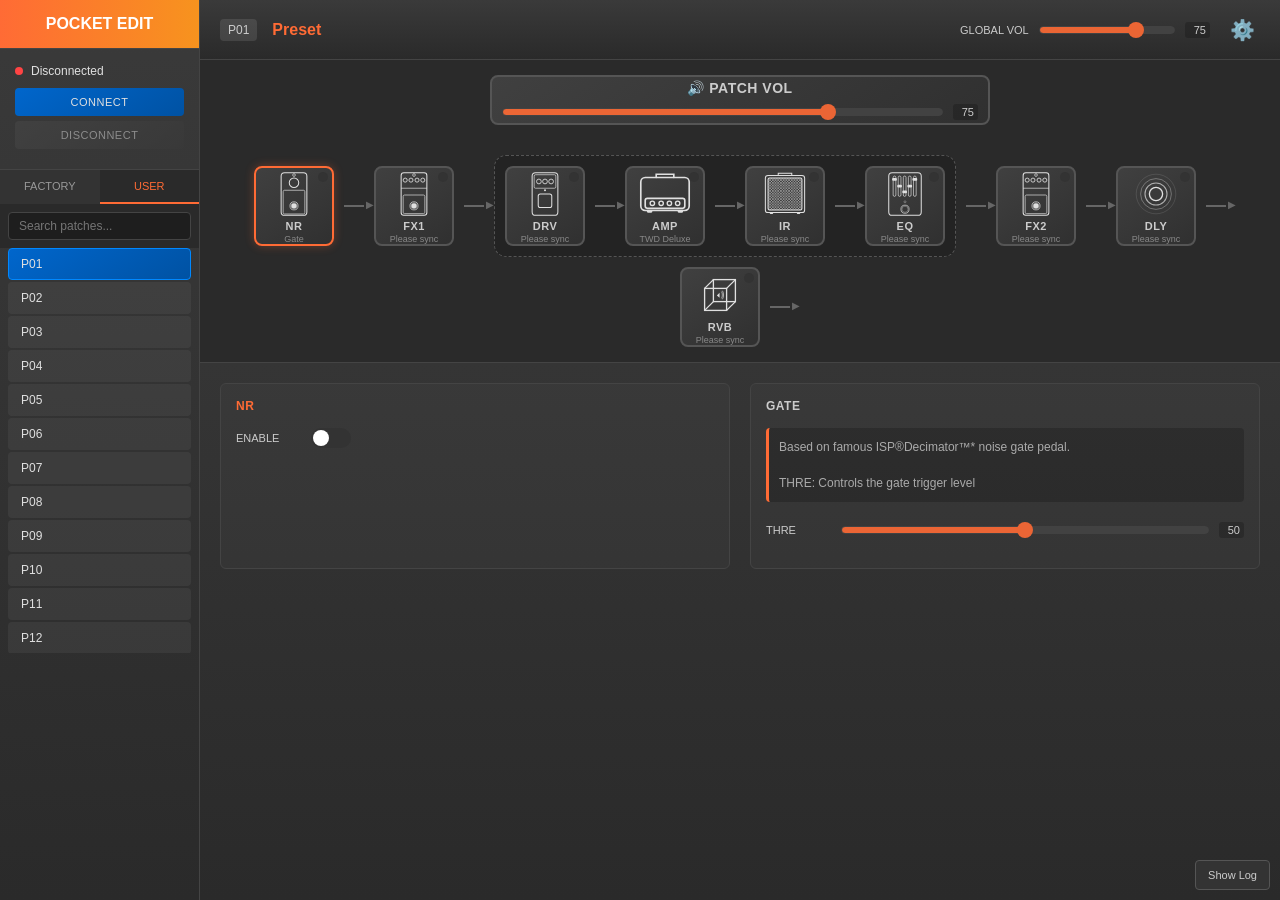
==== commit 4f7b8d5f: "Update index.html indentation fix  Co-authored-by: Copilot <175728472+Copilot@users.noreply.github.c" ====
--- a/index.html
+++ b/index.html
@@ -133,7 +133,7 @@
             background: #2a2a2a;
             border-bottom-color: #ff6b35;
         }
-
+        
         .patch-search-container {
             padding: 8px;
             background: #2a2a2a;
@@ -180,7 +180,7 @@
             background: linear-gradient(145deg, #0066cc, #0052a3);
             border-color: #0088ff;
         }
-
+        
         /* Main Content Area */
         .main-content {
             flex: 1;
@@ -307,16 +307,36 @@
 
         .module-status {
             position: absolute;
-            top: 5px;
-            right: 5px;
-            width: 8px;
-            height: 8px;
+            top: 4px;
+            right: 4px;
+            width: 10px;
+            height: 10px;
             border-radius: 50%;
             background: #333;
+            cursor: pointer;
+            transition: transform 0.1s ease, box-shadow 0.1s ease;
+        }
+
+        /* for larger clickable area */
+        .module-status::before {
+            content: '';
+            position: absolute;
+            top: -6px;
+            right: -6px;
+            bottom: -6px;
+            left: -6px;
+        }
+
+        .module-status:hover {
+            box-shadow: 0 0 6px rgba(255,255,255,0.3);
         }
 
         .module-status.on {
             background: #44ff44;
+        }
+
+        .module-status.on:hover {
+            box-shadow: 0 0 8px rgba(68,255,68,0.7);
         }
 
         .chain-connector {
@@ -342,7 +362,7 @@
             flex: 1;
             overflow-y: auto;
         }
-
+        
         .effect-description {
             font-size: 12px;
             color: #aaa;
@@ -605,7 +625,7 @@
             width: 100%;
             font-family: 'Courier New', Courier, monospace;
         }
-
+        
         #sendManualCommandBtn {
             width: auto;
             margin-bottom: 0;
@@ -629,7 +649,7 @@
             text-transform: uppercase;
             min-width: fit-content;
         }
-
+        
         /* New container for the patch volume slider */
         .patch-volume-container {
             display: flex;
@@ -695,7 +715,7 @@
         .advanced-settings-panel.visible {
             display: block; /* Shown when this class is added */
         }
-
+        
         .advanced-settings-panel h4 {
             color: #ff6b35;
             font-size: 12px;
@@ -737,7 +757,7 @@
             padding-top: 20px;
             border-top: 1px solid #555;
         }
-
+        
         /* Grid layout for the main components */
         .tap-grid {
             display: grid;
@@ -745,7 +765,7 @@
             gap: 15px;
             align-items: center;
         }
-
+        
         /* Styling for the BPM and Delay Time display boxes */
         .tap-display {
             background-color: #222;
@@ -753,7 +773,7 @@
             padding: 10px;
             border: 1px solid #444;
         }
-
+        
         /* BPM and Delay Time text input styling */
         .bpm-input {
             width: 100%;
@@ -767,25 +787,25 @@
             text-align: center;
             padding: 0;
         }
-
+        
         /* Removes the number input arrows in Chrome/Safari */
         .bpm-input::-webkit-outer-spin-button,
         .bpm-input::-webkit-inner-spin-button {
             -webkit-appearance: none;
             margin: 0;
         }
-
+        
         /* Removes the number input arrows in Firefox */
         .bpm-input[type=number] {
             -moz-appearance: textfield;
         }
-
+        
         /* Subtle background highlight when the BPM input is focused */
         .bpm-input:focus {
             outline: none;
             background-color: rgba(247, 147, 30, 0.1);
         }
-
+        
         /* "BPM" and "Delay Time" labels under the displays */
         .display-label {
             font-size: 0.7em;
@@ -794,7 +814,7 @@
             display: block;
             margin-top: 2px;
         }
-
+        
         /* Main "TAP" button styling */
         .tap-button {
             grid-column: 1 / -1;
@@ -809,20 +829,20 @@
             cursor: pointer;
             transition: background-color 0.1s ease-out, box-shadow 0.1s ease-out, color 0.1s ease-out;
         }
-
+        
         /* "TAP" button active (pressed) state */
         .tap-button:active {
             /* Updated to the primary slider color */
             background-color: #ff6b35;
             transform: scale(0.98);
         }
-
+        
         /* Visual indicator for the BPM beat */
        .tap-button.beat-flash {
             /* The text will flash to the active orange color */
             color: #ff6b35;
         }
-
+        
         /* Container for the note division buttons (1/4, 1/8, etc.) */
         .note-divisions {
             grid-column: 1 / -1;
@@ -830,7 +850,7 @@
             justify-content: space-between;
             gap: 8px;
         }
-
+        
         /* Individual note division button styling */
         .note-btn {
             flex-grow: 1;
@@ -843,7 +863,7 @@
             cursor: pointer;
             transition: all 0.2s;
         }
-
+        
         /* Active note division button styling */
         .note-btn.active {
             /* Updated to the primary slider color */
@@ -858,14 +878,14 @@
             /* This animation will run when the class is active */
             animation: flash-red 0.8s infinite;
         }
-
+        
         /* This defines the flashing animation itself */
         @keyframes flash-red {
             0% { background-color: transparent; }
             50% { background-color: #9d2c2c; } /* A dark red flash */
             100% { background-color: transparent; }
         }
-
+        
         #delay-time-ms-7 {
             font-size: 1.2em;
             color: #ccc;
@@ -924,7 +944,7 @@
             <div class="sidebar-header">
                 POCKET EDIT
             </div>
-
+            
             <div class="connection-panel">
                 <div class="connection-status">
                     <div id="statusDot" class="status-dot"></div>
@@ -933,7 +953,7 @@
                 <button id="connectBtn" class="btn btn-primary">Connect</button>
                 <button id="disconnectBtn" class="btn" disabled>Disconnect</button>
             </div>
-
+            
             <div class="patch-list">
                  <div class="patch-tabs">
                     <button id="factoryTabBtn" class="patch-tab-btn">Factory</button>
@@ -1310,9 +1330,6 @@
         </div>
     </div>
     <button id="savePresetBtn" class="btn" style="margin-top: 20px;">Save Current Preset</button>
-    <button id="exportPresetBtn" class="btn" style="margin-top: 10px;">Export Preset</button>
-    <button id="importPresetBtn" class="btn" style="margin-top: 10px;">Import Preset</button>
-    <input type="file" id="presetFileInput" accept=".json" style="display: none;">
 </div>
     <div class="log-toggle" id="logToggle">Show Log</div>
     <div class="log-panel" id="logPanel">
@@ -2461,7 +2478,7 @@
       "810": "8080f00f0800010000000e0101040700080000000000000008000000000000010500000000000cf7"
     }
   },
-
+  
   "parameters": {
     "0": {
       "0":{
@@ -9870,7 +9887,7 @@
             '0': 'NR',  '1': 'FX1', '2': 'DRV', '3': 'AMP',
             '4': 'IR',  '5': 'EQ',  '6': 'FX2', '7': 'DLY', '8': 'RVB'
         };
-
+        
         class SonicakeBLEEditor {
             constructor() {
                 this.device = null;
@@ -9884,7 +9901,6 @@
                 this.isBruteForcing = false;
                 this.isWaitingForPresetDump = false;
                 this.dumpPackets = [];
-                this.syncDelayMs = 10; // Delay between sync commands to avoid overwhelming device
                 this.ackPromiseResolve = null;
                 this.isSyncingState = false;
                 this.syncTimeoutId = null;
@@ -9921,7 +9937,7 @@
   <line x1="30" y1="100" x2="90" y2="30" stroke="red" stroke-width="5"/>
 </svg>
 `;
-
+                
                 this.ampModeFxId3 = undefined; // Stores the last selected FX ID when in Factory Mode
                 this.ampModeFxId9 = undefined; // Stores the last selected FX ID when in Clone Mode
 
@@ -9930,7 +9946,7 @@
                 this.activePatchTab = 'user';
                 this.userPatchesData = [];
                 this.factoryPatchesData = [];
-
+                
                 this.currentFilteredPatches = [];
                 this.isLoadingMorePatches = false;
                 this.patchesPerRender = 15;
@@ -11084,23 +11100,23 @@
                 '0C0007090404': 999,
                 '0000070A0404': 1000,
                 };
-
+                
                 this.ALGID_LOCATION_MAP = {
                     '0_0': { p: 1, o: 101 },  // NR THRE
-
+                
                     '1_0': { p: 1, o: 165 },  // FX1 algId 0
                     '1_1': { p: 1, o: 173 },  // FX1 algId 1
                     '1_2': { p: 1, o: 181 },  // FX1 algId 2
                     '1_3': { p: 1, o: 189 },  // FX1 algId 3
                     '1_4': { p: 1, o: 197 },  // FX1 algId 4
                     '1_5': { p: 1, o: 205 },  // FX1 algId 5
-
+                
                     '2_0': { p: 2, o: 29 },   // DRV algId 0
                     '2_1': { p: 2, o: 37 },   // DRV algId 1
                     '2_2': { p: 2, o: 45 },   // DRV algId 2
                     '2_3': { p: 2, o: 53 },   // DRV algId 3
                     '2_4': { p: 2, o: 61 },   // DRV algId 4
-
+                
                     '3_0': { p: 2, o: 93 },   // AMP algId 0
                     '3_1': { p: 2, o: 101 },  // AMP algId 1
                     '3_2': { p: 2, o: 109 },  // AMP algId 2
@@ -11108,9 +11124,9 @@
                     '3_4': { p: 2, o: 125 },  // AMP algId 4
                     '3_5': { p: 2, o: 133 },  // AMP algId 5
                     '3_6': { p: 2, o: 141 },  // AMP algId 6
-
+                
                     '4_0': { p: 2, o: 157 },  // IR algId 0
-
+                
                     '5_0': { p: 3, o: 21 },   // EQ algId 0
                     '5_1': { p: 3, o: 29 },   // EQ algId 1
                     '5_2': { p: 3, o: 37 },   // EQ algId 2
@@ -11123,26 +11139,26 @@
                     '6_2': { p: 3, o: 101 },  // FX2 algId 2
                     '6_3': { p: 3, o: 109 },  // FX2 algId 3
                     '6_4': { p: 3, o: 117 },  // FX2 algId 4
-
+                
                     '7_0': { p: 3, o: 149 },  // DLY algId 0
                     '7_1': { p: 3, o: 157 },  // DLY algId 1
                     '7_2': { p: 3, o: 165 },  // DLY algId 2
                     '7_3': { p: 3, o: 173 },  // DLY algId 3
                     '7_4': { p: 3, o: 181 },  // DLY algId 4
-
+                
                     '8_0': { p: 4, o: 13 },   // RVB algId 0
                     '8_1': { p: 4, o: 21 },   // RVB algId 1 (Spring Decay)
                     '8_2': { p: 4, o: 29 },   // RVB algId 2 (Decay)
                     '8_4': { p: 4, o: 45 },   // RVB algId 4 (Damp)
                     '8_5': { p: 4, o: 53 },   // RVB algId 5 (Mod)
-
+                
                     '9_0': { p: 4, o: 77 },  // CLONE algId 0
                     '9_1': { p: 4, o: 85 },  // CLONE algId 1
                     '9_2': { p: 4, o: 93 },  // CLONE algId 2
                     '9_3': { p: 4, o: 101 },  // CLONE algId 3
                     '9_4': { p: 4, o: 109 }   // CLONE algId 4
                 };
-
+                
                 // This object stores signature-to-NAME mappings, from the scanner tool.
                 // It will be converted to a signature-to-ID map dynamically after files are loaded.
                 this.EFFECT_SIGNATURE_TO_NAME_MAP = {
@@ -11205,7 +11221,7 @@
                     }
                 };
                 this.signatureToFxIdMaps = {}; // Will be populated dynamically
-
+                
                 this.initialize();
             }
 
@@ -11223,24 +11239,24 @@
                 this.log('Loading hardcoded libraries...', 'info');
                     this.definitions = MODULE_LIBRARY_DATA;
                     this.commands = COMMAND_LIBRARY_DATA;
-
+    
                     if (!this.definitions || !this.commands) {
                         this.log('❌ Error: Hardcoded library data is missing.', 'error');
                         alert('Error: Library data is missing. Check the script tag.');
                         return;
                     }
-
+    
                     this.log('✅ Libraries loaded successfully.', 'info');
-
+    
                     this.buildFxIdMaps();
                     this.populatePatchLists();
                     this.populateUIFromDefinitions();
                     this.setupControlListeners();
                     this.setupAmpCloneMode();
                     this.setupDragAndDrop();
-
+    
                     document.getElementById('editor-container').style.display = 'flex';
-
+    
                 const firstUserPatch = document.querySelector('#patchListContainer .patch-item');
                 if (firstUserPatch) {
                     const baseName = firstUserPatch.dataset.baseName;
@@ -11260,27 +11276,27 @@
                     this.log('Attempting to load library files...', 'info');
                     const moduleFileInput = document.getElementById('moduleFile');
                     const commandFileInput = document.getElementById('commandFile');
-
+                
                     try {
                         const [definitionsContent, commandsContent] = await Promise.all([
                             this.loadFileContent(moduleFileInput.files[0]),
                             this.loadFileContent(commandFileInput.files[0])
                         ]);
-
+                
                         this.definitions = definitionsContent;
                         this.commands = commandsContent;
                         this.log('✅ Libraries loaded successfully from files.', 'info');
-
+                
                         this.buildFxIdMaps();
                         this.populatePatchLists();
                         this.populateUIFromDefinitions();
                         this.setupControlListeners();
                         this.setupAmpCloneMode();
                         this.setupDragAndDrop();
-
+                        
                         document.getElementById('file-loader-container').style.display = 'none';
                         document.getElementById('editor-container').style.display = 'flex';
-
+                
                         // THE CODE BLOCK THAT CAUSED THE ISSUE HAS BEEN REMOVED FROM HERE.
                         // We will now perform the initial UI setup without syncing.
                         const firstUserPatch = document.querySelector('#patchListContainer .patch-item');
@@ -11297,7 +11313,7 @@
                         document.querySelectorAll('.slider').forEach(slider => {
                             this.updateSliderProgress(slider);
                         });
-
+                
                     } catch (error) {
                         this.log(`❌ Error loading files: ${error.message}`, 'error');
                         alert(`Error loading files: ${error.message}`);
@@ -11314,7 +11330,7 @@
                 for (const moduleId in this.EFFECT_SIGNATURE_TO_NAME_MAP) {
                     this.signatureToFxIdMaps[moduleId] = {};
                     const moduleMap = this.EFFECT_SIGNATURE_TO_NAME_MAP[moduleId];
-
+                    
                     for (const signature in moduleMap.signatures) {
                         const fxName = moduleMap.signatures[signature];
                         const fxId = nameToFxId[fxName];
@@ -11367,22 +11383,22 @@
                 document.addEventListener('keydown', (e) => {
                      // Get the currently focused element on the page.
                      const activeEl = document.activeElement;
-
+            
                      // Check if the space bar was pressed AND if the user is NOT currently typing
                      // inside an <input> element. This prevents the tap tempo from firing
                      // when the user is searching for patches or entering a manual command.
                      if (e.code === 'Space' && activeEl.tagName !== 'INPUT') {
                          // Prevent the default browser action for the space bar (e.g., scrolling the page).
                          e.preventDefault(); 
-
+                 
                          const tapButton = document.getElementById('tap-button-7');
                          if (tapButton) {
                              // Add a class for a brief visual flash to give user feedback.
                              tapButton.classList.add('beat-flash');
-
+                             
                              // Programmatically trigger the button's click event.
                              tapButton.click(); 
-
+                             
                              // Remove the flash class after a short delay.
                              setTimeout(() => tapButton.classList.remove('beat-flash'), 100);
                          }
@@ -11396,16 +11412,16 @@
                 const min = sliderElement.hasAttribute('min') ? parseFloat(sliderElement.min) : 0;
                 const max = sliderElement.hasAttribute('max') ? parseFloat(sliderElement.max) : 100;
                 const value = parseFloat(sliderElement.value);
-
+                
                 const progressColor = '#ff6b35';
                 const trackColor = '#444';
                 const totalRange = max - min;
-
+            
                 // Case 1: Logic for true bipolar sliders (e.g., -12 to +12)
                 if (min < 0 && max > 0) {
                     const zeroPointPercent = (-min / totalRange) * 100;
                     const valuePercent = ((value - min) / totalRange) * 100;
-
+            
                     let gradient;
                     if (value >= 0) {
                         gradient = `linear-gradient(to right, ${trackColor} ${zeroPointPercent}%, ${progressColor} ${zeroPointPercent}%, ${progressColor} ${valuePercent}%, ${trackColor} ${valuePercent}%)`;
@@ -11413,21 +11429,21 @@
                         gradient = `linear-gradient(to right, ${trackColor} ${valuePercent}%, ${progressColor} ${valuePercent}%, ${progressColor} ${zeroPointPercent}%, ${trackColor} ${zeroPointPercent}%)`;
                     }
                     sliderElement.style.background = gradient;
-
+                    
                 // Case 2: Logic for all other linear sliders (e.g., 0-100 and -24 to 0)
                 } else {
                     const progressPercent = totalRange === 0 ? 0 : ((value - min) / totalRange) * 100;
                     sliderElement.style.background = `linear-gradient(to right, ${progressColor} ${progressPercent}%, ${trackColor} ${progressPercent}%)`;
                 }
             }
-
+        
             populatePatchLists(decodedNames = null) {
                 this.userPatchesData = [];
                 this.factoryPatchesData = [];
 
                 const userPresets = this.commands.presetCommands.user || {};
                 const factoryPresets = this.commands.presetCommands.factory || {};
-
+                
                 const userNames = decodedNames ? decodedNames.slice(0, 50) : [];
                 const factoryNames = decodedNames ? decodedNames.slice(50, 100) : [];
 
@@ -11460,16 +11476,16 @@
                 const sourceData = this.activePatchTab === 'factory' ? this.factoryPatchesData : this.userPatchesData;
 
                 const filteredData = sourceData.filter(patch => patch.displayText.toLowerCase().includes(searchTerm));
-
+                
                 filteredData.forEach(patchData => {
                     this.createPatchItem(patchData);
                 });
             }
-
+            
             createPatchItem(patchData) {
                 const item = document.createElement('div');
                 item.className = 'patch-item';
-
+                
                 item.textContent = patchData.displayText;
                 item.title = patchData.displayText;
                 item.dataset.code = patchData.command;
@@ -11506,7 +11522,7 @@
                 if (newPatchBaseName !== currentPatchBaseName) {
                     // This is a generic "request status" command. The device knows which preset is active.
                     const requestStatusCommand = '8080F0010500010000000201020405F7';
-
+                    
                     this.log('Requesting preset modification status...', 'info');
                     await this.writeCommand(requestStatusCommand);
 
@@ -11530,7 +11546,7 @@
                     this.log('ACK received. Proceeding with sync.', 'info');
                     this.syncCurrentPresetState(); 
                 }
-
+                
                 // Reset modified state for the new preset
                 this.isPresetModified = false;
                 this.updatePresetModifiedUI(false);
@@ -11538,14 +11554,14 @@
                 const allPatchItems = document.querySelectorAll('.patch-item');
                 allPatchItems.forEach(el => el.classList.remove('selected'));
                 element.classList.add('selected');
-
+            
                 const baseName = element.dataset.baseName;
                 const displayText = element.textContent;
                 const displayName = displayText.includes(': ') ? displayText.split(': ')[1] : 'Preset';
-
+            
                 document.getElementById('patchNumber').textContent = baseName;
                 document.getElementById('patchName').textContent = displayName;
-
+                
                 if (!sendCommand) {
                      this.syncCurrentPresetState();
                 } else {
@@ -11569,7 +11585,7 @@
                     if (controlPanel) {
                         controlPanel.querySelector('.module-title').textContent = moduleDef.name;
                     }
-
+                    
                     if (moduleId === 3) return;
 
                     const typeSelect = document.getElementById(`module-type-${moduleId}`);
@@ -11596,21 +11612,21 @@
                 const cloneModeToggle = document.getElementById('amp-clone-mode');
                 const ampTypeSelect = document.getElementById('module-type-3');
                 const irModuleElement = document.querySelector('[data-module-id="4"]');
-
+            
                 if (!cloneModeToggle || !ampTypeSelect || !this.definitions) return;
-
+            
                 // --- 1. Initialize Storage Properties (Add these to your constructor if not present) ---
                 if (this.ampModeFxId3 === undefined) this.ampModeFxId3 = parseInt(ampTypeSelect.value, 10);
                 if (this.ampModeFxId9 === undefined) this.ampModeFxId9 = this.definitions.modules.find(m => m.moduleId === 9).effects[0];
-
-
+            
+            
                 const populate = (moduleId, lastSelectedFxId) => {
                     const moduleDef = this.definitions.modules.find(m => m.moduleId === moduleId);
                     if (!moduleDef) return;
-
+            
                     ampTypeSelect.innerHTML = '';
                     let initialFxId = moduleDef.effects[0]; // Default to first effect in the list
-
+            
                     moduleDef.effects.forEach(fxId => {
                         const effect = this.definitions.effectLibrary[fxId];
                         if (effect) {
@@ -11618,74 +11634,74 @@
                             option.value = fxId;
                             option.textContent = effect.name;
                             ampTypeSelect.appendChild(option);
-
+            
                             // If this is the last selected ID, set it as the initial selection
                             if (fxId === lastSelectedFxId) {
                                 initialFxId = fxId;
                             }
                         }
                     });
-
+            
                     // Set the dropdown's value to the stored or default FX ID
                     ampTypeSelect.value = initialFxId;
                     return initialFxId;
                 };
-
+            
                 // Helper function to force control update using the current mode's ID.
                 const forceControlUpdate = (currentModuleId, selectedFxId) => {
                     // This targets the controls for the Amp module's UI slot (ID 3) 
                     // but passes the correct logical module ID (3 or 9) to rebuild the parameters.
                     this.createParameterControls(3, selectedFxId); 
                 };
-
+            
                 // 2. Initial Setup (Load Factory Amp state)
                 const initialFxId = populate(3, this.ampModeFxId3);
                 forceControlUpdate(3, initialFxId); 
-
+            
                 cloneModeToggle.addEventListener('click', () => {
                     const isTurningOnCloneMode = !cloneModeToggle.classList.contains('on');
                     this.updateIRModuleForCloneMode(isTurningOnCloneMode);
-
+                    
                     // --- STEP A: SAVE CURRENT STATE ---
                     const lastModuleId = isTurningOnCloneMode ? 3 : 9;
                     const currentFxId = parseInt(ampTypeSelect.value, 10);
-
+            
                     if (lastModuleId === 3) {
                         this.ampModeFxId3 = currentFxId;
                     } else {
                         this.ampModeFxId9 = currentFxId;
                     }
-
+            
                     // --- STEP B: SWITCH MODE & LOAD PREVIOUS STATE ---
                     const targetModuleId = isTurningOnCloneMode ? 9 : 3;
                     const lastSelectedId = isTurningOnCloneMode ? this.ampModeFxId9 : this.ampModeFxId3;
-
+            
                     if (isTurningOnCloneMode) {
                         cloneModeToggle.classList.add('on');
-
+                        
                         // Fix 1: Load Amp Types (Module 9) using the stored FX ID
                         const newFxId = populate(targetModuleId, lastSelectedId); 
-
+                        
                         this.writeCommand(this.commands.ampModes.clone);
                         if (irModuleElement) irModuleElement.classList.remove('disabled');
                         this.log('AMP panel switched to CLONE mode.', 'info');
                     } else {
                         cloneModeToggle.classList.remove('on');
-
+                        
                         // Fix 2: Load Amp Types (Module 3) using the stored FX ID
                         const newFxId = populate(targetModuleId, lastSelectedId);
-
+                        
                         this.writeCommand(this.commands.ampModes.factory);
                         if (irModuleElement) irModuleElement.classList.remove('disabled');
                         this.log('AMP panel switched to FACTORY mode.', 'info');
                     }
-
+                    
                     // --- STEP C: FORCE UI REBUILD AND SEND PARAMETER COMMANDS ---
-
+                    
                     // 1. Force the correct controls for the newly active FX type to display
                     const finalFxId = parseInt(ampTypeSelect.value, 10);
                     forceControlUpdate(targetModuleId, finalFxId); 
-
+                    
                     // 2. Write the command for the final FX type to update the device state immediately
                     const typeCommand = this.commands.effectTypes?.[targetModuleId]?.[finalFxId];
                     if (typeCommand) {
@@ -11708,7 +11724,11 @@
                     this.advancedSettingsPanel.classList.toggle('visible');
                 });
                 this.moduleElements.forEach(module => {
-                    module.addEventListener('click', () => {
+                    module.addEventListener('click', event => {
+                        if (event.target.closest('.module-status')) {
+                            // Click was on the status indicator, so we ignore it here and let the status click handler manage it.
+                            return;
+                        }
                         this.selectModule(parseInt(module.dataset.moduleId, 10));
                     });
                 });
@@ -11730,11 +11750,6 @@
                 this.cancelSaveBtn.addEventListener('click', () => this.hideSaveModal());
                 this.confirmSaveBtn.addEventListener('click', () => this.saveCurrentPreset());
 
-                // Export/Import preset buttons
-                document.getElementById('exportPresetBtn').addEventListener('click', () => this.exportPreset());
-                document.getElementById('importPresetBtn').addEventListener('click', () => this.importPreset());
-                document.getElementById('presetFileInput').addEventListener('change', (e) => this.onPresetFileSelected(e));
-
                 // USB MIDI modal event listeners
                 this.confirmUsbBtn.addEventListener('click', () => this.confirmUsbDeviceSelection());
                 this.cancelUsbBtn.addEventListener('click', () => this.cancelUsbDeviceSelection());
@@ -11746,17 +11761,17 @@
                         const slider = event.target;
                         this.updateSliderProgress(slider);
                         const valueDisplay = slider.nextElementSibling;
-
+                        
                         if (slider.dataset.globalParam) {
                             const paramName = slider.dataset.globalParam;
                             const value = slider.value;
-
+                            
                             if (slider.min < 0) {
                                 valueDisplay.textContent = `${value}dB`;
                             } else {
                                 valueDisplay.textContent = value;
                             }
-
+                            
                             clearTimeout(slider.debounceTimer);
                             slider.debounceTimer = setTimeout(() => {
                                 const command = this.commands.globalCommands?.[paramName]?.[value];
@@ -11786,7 +11801,7 @@
 
                     const slider = targetSpan.previousElementSibling;
                     if (!slider || !slider.classList.contains('slider')) return;
-
+                    
                     const currentVal = targetSpan.textContent;
 
                     // Create an input element to replace the span
@@ -11816,7 +11831,7 @@
                         newValue = Math.max(min, Math.min(newValue, max));
 
                         slider.value = newValue;
-
+                        
                         // IMPORTANT: Trigger the original 'input' event so the device gets updated
                         slider.dispatchEvent(new Event('input', { bubbles: true }));
 
@@ -11850,6 +11865,18 @@
 
                 document.body.addEventListener('click', event => {
                     const target = event.target;
+                    if (target.classList.contains('module-status') && target.id.startsWith('module-status-')) {
+                        // This click is on the status indicator, so we handle the toggle for enabling/disabling the module here.
+                        event.preventDefault();
+                        event.stopPropagation();
+                        const moduleId = parseInt(target.id.split('-')[2], 10);
+                        const enableToggle = document.getElementById(`module-enable-${moduleId}`);
+                        if (enableToggle && !enableToggle.classList.contains('locked')) {
+                            enableToggle.classList.toggle('on');
+                            this.sendModuleState(moduleId, enableToggle.classList.contains('on'));
+                        }
+                        return;
+                    }
                     if (target.classList.contains('toggle-switch') && !target.id.startsWith('amp-clone-mode')) {
                         if (target.classList.contains('locked')) return;
                          if (target.id && target.id.startsWith('module-enable-')) {
@@ -11864,14 +11891,14 @@
                 });
                 document.body.addEventListener('change', event => {
                     const target = event.target;
-
+                    
                     // Check for Module Type dropdown changes (like Amp Model/Clone Model selection)
                     if (target.classList.contains('dropdown-select') && target.id.startsWith('module-type-')) {
                         const moduleId = parseInt(target.id.split('-')[2], 10);
                         const fxId = parseInt(target.value, 10);
-
+                        
                         let lookupModuleId = moduleId; // Default is the physical ID (3)
-
+                
                         // --- FIX: REROUTING LOGIC FOR FX TYPE COMMAND LOOKUP ---
                         // If the dropdown is the Amp slot (ID 3) AND Clone Mode is active/commands exist under ID 9,
                         // use ID 9 for finding the EFFECT TYPE COMMAND.
@@ -11879,13 +11906,13 @@
                              lookupModuleId = 9;
                         }
                         // --------------------------------------------------------
-
+                        
                         // 1. Rebuild UI controls using the physical ID. (This correctly triggers parameter rebuild)
                         this.createParameterControls(moduleId, fxId);
-
+                        
                         // 2. Send command using the correct LOOKUP ID.
                         const command = this.commands.effectTypes?.[lookupModuleId]?.[fxId]; // Use the derived lookup ID
-
+                        
                         if (command) {
                             this.log(`UI Change: Module ${lookupModuleId} type set to Effect ${fxId}`, 'info');
                             this.writeCommand(command);
@@ -11904,31 +11931,31 @@
             createParameterControls(moduleId, fxId) {
                 const paramsSection = document.getElementById(`module-params-${moduleId}`);
                 if (!paramsSection) return;
-
+            
                 const effectDef = this.definitions.effectLibrary[fxId];
                 if (!effectDef) {
                     paramsSection.innerHTML = '';
                     return;
                 }
-
+            
                 const isCloneEffect = effectDef.name.startsWith('User Profile');
                 const logicalModuleId = isCloneEffect ? 9 : moduleId;
-
+            
                 const moduleTypeElement = document.querySelector(`.chain-module[data-module-id="${moduleId}"] .module-type`);
                 if (moduleTypeElement) {
                     moduleTypeElement.textContent = effectDef.name;
                 }
-
+            
                 let content = `<h4 style="color: #ccc;">${effectDef.name}</h4>`;
                 if (effectDef.descriptionEn) {
                     content += `<p class="effect-description">${effectDef.descriptionEn.replace(/\n/g, '<br>')}</p>`;
                 }
-
+            
                 effectDef.alg.forEach(param => {
                     const label = `<div class="control-label">${param.name}</div>`;
                     let controlHtml = '';
                     const dataAttributes = `data-module-id="${logicalModuleId}" data-fx-id="${fxId}" data-alg-id="${param.algId}"`;
-
+            
                     switch (param.widgetType) {
                         case 0:
                         case 3:
@@ -11955,7 +11982,7 @@
                     }
                     content += `<div class="control-row">${controlHtml}</div>`;
                 });
-
+            
                 // ✨ CHANGE 1: If it's the DELAY module, append the tap tempo HTML to the 'content' string.
                 if (moduleId == '7') {
                     const tapTempoHTML = `
@@ -11981,14 +12008,14 @@
                     `;
                     content += tapTempoHTML;
                 }
-
+            
                 paramsSection.innerHTML = content;
-
+                
                 // ✨ CHANGE 2: After rendering, if it was the DELAY module, call the setup logic.
                 if (moduleId == '7') {
                     this.setupTapTempo();
                 }
-
+            
                 // After creating the controls, initialize the progress style for the new sliders.
                 paramsSection.querySelectorAll('.slider').forEach(slider => {
                     this.updateSliderProgress(slider);
@@ -11999,47 +12026,47 @@
                 const tapButton = document.getElementById('tap-button-7');
                 const bpmInput = document.getElementById('tap-bpm-input-7');
                 const divisionButtonsContainer = document.getElementById('note-divisions-7');
-
+            
                 if (!tapButton || !bpmInput || !divisionButtonsContainer) {
                     return;
                 }
-
+            
                 const divisionButtons = divisionButtonsContainer.querySelectorAll('.note-btn');
                 let tapTimestamps = [], currentBpm = 120.0;
                 let timeoutId = null, beatIntervalId = null;
-
+            
                 const updateDelayFromBpm = () => {
                     const delayTimeSlider = document.querySelector('#module-params-7 .slider[data-alg-id="1"]');
                     const delayTimeDisplay = document.getElementById('delay-time-ms-7');
                     if (!delayTimeSlider || !delayTimeDisplay) return;
-
+            
                     const activeMultiplierBtn = divisionButtonsContainer.querySelector('.note-btn.active');
                     const noteMultiplier = activeMultiplierBtn ? parseFloat(activeMultiplierBtn.dataset.multiplier) : 1.0;
-
+            
                     currentBpm = Math.max(20, Math.min(currentBpm, 300));
                     currentBpm = Math.round(currentBpm * 2) / 2;
-
+            
                     const finalDelayTimeMs = ((60 * 1000) / currentBpm) * noteMultiplier;
-
+                    
                     const minTime = parseFloat(delayTimeSlider.min);
                     const maxTime = parseFloat(delayTimeSlider.max);
-
+                    
                     delayTimeDisplay.textContent = `${Math.round(finalDelayTimeMs)}ms`;
-
+            
                     if (finalDelayTimeMs > maxTime) {
                         delayTimeDisplay.classList.add('out-of-range');
                     } else {
                         delayTimeDisplay.classList.remove('out-of-range');
                     }
-
+            
                     const sliderValue = Math.max(minTime, Math.min(Math.round(finalDelayTimeMs), maxTime));
-
+                    
                     delayTimeSlider.value = sliderValue;
                     delayTimeSlider.dispatchEvent(new Event('input', { bubbles: true }));
                     bpmInput.value = currentBpm.toFixed(1);
                     startBeatIndicator();
                 };
-
+            
                 const calculateBpmFromTaps = () => {
                     if (tapTimestamps.length < 2) return;
                     const intervals = tapTimestamps.slice(1).map((t, i) => t - tapTimestamps[i]);
@@ -12049,7 +12076,7 @@
                         updateDelayFromBpm();
                     }
                 };
-
+            
                 const startBeatIndicator = () => {
                     clearInterval(beatIntervalId);
                     if(currentBpm <= 0) return;
@@ -12059,7 +12086,7 @@
                         setTimeout(() => tapButton.classList.remove('beat-flash'), 100);
                     }, intervalMs);
                 };
-
+            
                 tapButton.addEventListener('click', () => {
                     clearTimeout(timeoutId);
                     tapTimestamps.push(Date.now());
@@ -12067,7 +12094,7 @@
                     calculateBpmFromTaps();
                     timeoutId = setTimeout(() => tapTimestamps = [], 2000);
                 });
-
+            
                 bpmInput.addEventListener('change', () => {
                     const val = parseFloat(bpmInput.value);
                     if (!isNaN(val)) {
@@ -12075,11 +12102,11 @@
                         updateDelayFromBpm();
                     }
                 });
-
+            
                 bpmInput.addEventListener('dblclick', () => {
                     bpmInput.select();
                 });
-
+            
                 divisionButtons.forEach(button => {
                     button.addEventListener('click', e => {
                         divisionButtons.forEach(btn => btn.classList.remove('active'));
@@ -12087,7 +12114,7 @@
                         updateDelayFromBpm();
                     });
                 });
-
+                
                 currentBpm = parseFloat(bpmInput.value);
                 startBeatIndicator();
             }
@@ -12109,7 +12136,7 @@
                 this.patchListContainer.classList.add('locked');
                 this.log('UI Locked: Syncing preset state...', 'info');
             }
-
+            
             unlockPatchList() {
                 this.isSyncingState = false;
                 this.patchListContainer.classList.remove('locked');
@@ -12126,7 +12153,7 @@
                     moduleElement.classList.toggle('disabled', !isOn);
                 }
             }
-
+            
             onParameterChange(element) {
                 // This generic logic correctly updates the text right next to ANY slider.
                 if (element.classList.contains('slider')) {
@@ -12135,15 +12162,15 @@
                         valueSpan.textContent = element.value;
                     }
                 }
-
+            
                 let command;
                 let moduleId, fxId, algId, value;
                 let lookupModuleId; // Variable for determining the correct command key
-
+            
                 if (element.id && element.id.startsWith('module-type-')) {
                     moduleId = parseInt(element.id.split('-')[2], 10);
                     fxId = parseInt(element.value, 10);
-
+                    
                     // --- CORRECTED LOGIC FOR EFFECT TYPES ---
                     // If the ID is 3 (physical Amp slot) and Clone Mode is visually active/enabled,
                     // we assume the effect type being chosen is a Clone Amp effect (ID 9) 
@@ -12151,22 +12178,22 @@
                     lookupModuleId = (moduleId === 3 && document.getElementById('amp-clone-mode').classList.contains('on')) 
                                      ? 9 : moduleId;
                     // ----------------------------------------
-
+                    
                     command = this.commands.effectTypes?.[lookupModuleId]?.[fxId];
                     this.log(`UI Change: Module ${moduleId} type set to Effect ${fxId} (Lookup ID: ${lookupModuleId})`, 'info');
-
+            
                 } else if (element.dataset.algId !== undefined) {
                     // This handles parameter changes (sliders, toggles, dropdowns)
                     moduleId = parseInt(element.dataset.moduleId, 10); // This should be 9 for Clone Mode parameters
                     fxId = parseInt(element.dataset.fxId, 10); 
                     algId = parseInt(element.dataset.algId, 10);
-
+                    
                     // --- CORRECTED LOGIC FOR PARAMETERS ---
                     // Since the parameter controls are rebuilt with data-module-id="9" when in Clone Mode,
                     // we must ensure the lookup *uses* 9 and does not mistakenly fall back to 3.
                     // We use the parameter's dataset value directly for lookup.
                     lookupModuleId = moduleId; 
-
+                    
                     // --- CRITICAL CHECK ---
                     // If the element's data-module-id is *physically* 3 but its effect type is Clone (FXID >= 901),
                     // we might still need to reroute. Given your setup rebuilds controls with ID 9:
@@ -12176,24 +12203,24 @@
                         lookupModuleId = 9; 
                     }
                     // ----------------------------------------
-
+                    
                     if (element.classList.contains('toggle-switch')) {
                         value = element.classList.contains('on') ? 1 : 0;
                     } else {
                         value = parseFloat(element.value);
                     }
-
+                    
                     this.log(`UI Change: M${moduleId}.E${fxId}.A${algId} = ${value} (Lookup ID: ${lookupModuleId})`, 'info');
-
+                    
                     // Use the explicit lookupModuleId (which will be 9 if set correctly)
                     command = this.commands.parameters?.[lookupModuleId]?.[algId]?.[value];
                 }
-
+            
                 if (command && !this.isPresetModified && !this.isApplyingState) {
                     this.isPresetModified = true;
                     this.updatePresetModifiedUI(true);
                 }
-
+            
                 if (command) {
                     this.writeCommand(command);
                 } else {
@@ -12215,7 +12242,7 @@
                     // Step 1: Try to detect USB MIDI devices
                     this.log('Checking for USB MIDI devices...', 'info');
                     const hasUsbDevices = await this.detectAndListUsbMidiDevices();
-
+                    
                     if (hasUsbDevices) {
                         // Show the USB device selection modal
                         this.log('USB MIDI devices found. Showing selection dialog...', 'info');
@@ -12242,11 +12269,11 @@
 
                     // Request MIDI access
                     this.midiAccess = await navigator.requestMIDIAccess({ sysex: true });
-
+                    
                     // Get all inputs and outputs
                     const inputs = Array.from(this.midiAccess.inputs.values());
                     const outputs = Array.from(this.midiAccess.outputs.values());
-
+                    
                     if (inputs.length === 0 || outputs.length === 0) {
                         this.log('No USB MIDI input or output devices found', 'info');
                         return false;
@@ -12254,7 +12281,7 @@
 
                     // Group inputs and outputs by device name (they usually share the same name)
                     const deviceMap = new Map();
-
+                    
                     inputs.forEach(input => {
                         const name = input.name || 'Unknown Input';
                         if (!deviceMap.has(name)) {
@@ -12294,7 +12321,7 @@
                         }));
 
                     this.log(`Found ${this.usbDevicePairs.length} USB MIDI device pair(s)`, 'info');
-
+                    
                     return this.usbDevicePairs.length > 0;
                 } catch (error) {
                     this.log(`Error accessing MIDI devices: ${error.message}`, 'error');
@@ -12312,11 +12339,11 @@
                     const deviceItem = document.createElement('div');
                     deviceItem.className = 'usb-device-pair';
                     deviceItem.dataset.deviceIndex = index;
-
+                    
                     const deviceName = pair.name || `Device ${index + 1}`;
                     const inputName = pair.inputName || 'Unknown';
                     const outputName = pair.outputName || 'Unknown';
-
+                    
                     deviceItem.innerHTML = `
                         <div class="usb-device-pair-title">🎛️ ${deviceName}</div>
                         <div class="usb-device-io">
@@ -12326,7 +12353,7 @@
                             <span class="usb-device-io-label">Output:</span> ${outputName}
                         </div>
                     `;
-
+                    
                     deviceItem.addEventListener('click', () => this.selectUsbDevice(index, deviceItem));
                     this.usbDeviceList.appendChild(deviceItem);
                 });
@@ -12340,7 +12367,7 @@
                 document.querySelectorAll('.usb-device-pair').forEach(item => {
                     item.classList.remove('selected');
                 });
-
+                
                 // Mark new selection
                 element.classList.add('selected');
                 this.selectedUsbDevice = this.usbDevicePairs[index];
@@ -12353,7 +12380,7 @@
                     alert('Please select a USB MIDI device first');
                     return;
                 }
-
+                
                 this.usbMidiModal.style.display = 'none';
                 this.connectUSB(this.selectedUsbDevice);
             }
@@ -12380,7 +12407,7 @@
                     this.isConnected = true;
                     this.updateConnectionUI();
                     this.log(`✅ USB MIDI Connected: ${usbDevice.name}`, 'received');
-
+                    
                     await this.runInitialSyncSequence();
                 } catch (error) {
                     this.log(`USB MIDI connection failed: ${error.message}`, 'error');
@@ -12408,12 +12435,12 @@
                     this.characteristic = await service.getCharacteristic(this.CHARACTERISTIC_UUID);
                     await this.characteristic.startNotifications();
                     this.characteristic.addEventListener('characteristicvaluechanged', (event) => this.handleNotification(event));
-
+                    
                     this.connectionType = 'ble';
                     this.isConnected = true;
                     this.updateConnectionUI();
                     this.log('✅ Connected successfully!', 'received');
-
+            
                     this.runInitialSyncSequence();
                 } catch (error) {
                     this.log(`Bluetooth connection failed: ${error.message}`, 'error');
@@ -12424,7 +12451,7 @@
             handleMidiMessage(event) {
                 const data = event.data;
                 const dataHex = Array.from(data).map(b => b.toString(16).padStart(2, '0')).join('').toUpperCase();
-
+                
                 // Check if this is a SysEx message (starts with F0 and ends with F7)
                 if (data.length < 4 || data[0] !== 0xF0 || data[data.length - 1] !== 0xF7) {
                     // Not a complete SysEx message, buffer it
@@ -12443,7 +12470,7 @@
 
                 // We have a complete SysEx message
                 let message = data;
-
+                
                 // If there was a partial buffer, concatenate with it
                 if (this.usbMidiBuffer !== null) {
                     const combined = new Uint8Array(this.usbMidiBuffer.length + data.length);
@@ -12500,7 +12527,7 @@
 
                     if (allPacketsReceived) {
                         this.log(`✅ All ${totalPackets} packets received for [${responseId}]`, 'info');
-
+                        
                         // Reassemble payload from all packets
                         const reassembledPayload = [];
                         for (let i = 0; i < totalPackets; i++) {
@@ -12561,7 +12588,7 @@
                 if (this.device && this.device.gatt.connected) {
                     await this.device.gatt.disconnect();
                 }
-
+                
                 // Handle USB disconnection
                 if (this.midiInput) {
                     this.midiInput.onmidimessage = null;
@@ -12570,7 +12597,7 @@
                 if (this.midiOutput) {
                     this.midiOutput = null;
                 }
-
+                
                 this.connectionType = null;
                 this.isConnected = false;
                 this.isSyncing = false;
@@ -12581,7 +12608,7 @@
             updateConnectionUI() {
                 const isConnected = this.isConnected;
                 const statusLabel = this.connectionType === 'usb' ? 'USB Connected' : this.connectionType === 'ble' ? 'BLE Connected' : 'Disconnected';
-
+                
                 this.connectBtn.disabled = isConnected;
                 this.disconnectBtn.disabled = !isConnected;
                 this.syncPresetNamesBtn.disabled = !isConnected;
@@ -12598,12 +12625,12 @@
                     this.log('Device not connected', 'error');
                     return;
                 }
-
+                
                 try {
                     const hexBytes = commandString.match(/.{1,2}/g).map(byte => parseInt(byte, 16));
                     const command = new Uint8Array(hexBytes);
                     this.log(`Sending: ${commandString.toUpperCase()}`, 'sent');
-
+                    
                     // Send via USB MIDI or BLE depending on connection type
                     if (this.connectionType === 'usb' && this.midiOutput) {
                         // Send via Web MIDI API (remove 8080 header - USB MIDI adds it automatically)
@@ -12640,542 +12667,21 @@
                 // 1. Remove the trailing asterisk and any space before it.
                 // 2. Trim any remaining leading/trailing whitespace.
                 const cleanedName = currentPatchName.replace(/\s*\*$/, '').trim();
-
+                
                 // Extract only the number from "PXX" or "FXX"
                 const currentPatchNum = parseInt(currentPatchNumText.substring(1), 10);
-
+            
                 this.presetNameInput.value = cleanedName;
                 this.presetNumberInput.value = currentPatchNum;
-
+                
                 this.saveModal.style.display = 'block';
                 this.advancedSettingsPanel.classList.remove('visible'); // Hide settings panel
             }
-
+            
             hideSaveModal() {
                 this.saveModal.style.display = 'none';
             }
-
-            // ============================================================================
-            // EXPORT PRESET: Convert current UI state to human-readable JSON
-            // ============================================================================
-            async exportPreset() {
-                this.log('Exporting preset...', 'info');
-
-                try {
-                    // Gather current state from UI
-                    const ampModeToggle = document.getElementById('amp-clone-mode');
-                    const ampMode = ampModeToggle.classList.contains('on') ? 'Clone' : 'Normal';
-
-                    const volumeSlider = document.querySelector('.patch-volume-module .slider');
-                    const presetVolume = parseInt(volumeSlider.value);
-
-                    // Build modules object with current state
-                    const modules = {};
-                    const moduleElements = document.querySelectorAll('.chain-module[draggable="true"], #fixed-chain-block');
-
-                    const isCloneModeActive = ampModeToggle.classList.contains('on');
-
-                    this.definitions.modules.forEach(moduleDef => {
-                        const moduleId = moduleDef.moduleId;
-                        const moduleName = moduleDef.name;
-
-                        // AMP (3) and Clone (9) are mutually exclusive.
-                        // Export only the active one based on clone mode.
-                        if (moduleId === 9 && !isCloneModeActive) return;
-                        if (moduleId === 3 && isCloneModeActive) return;
-
-                        // Determine the enable state
-                        let isEnabled;
-                        if (moduleId === 9 || moduleId === 3) {
-                            const sharedToggle = document.getElementById('module-enable-3');
-                            isEnabled = sharedToggle ? sharedToggle.classList.contains('on') : false;
-                        } else {
-                            const enableToggle = document.getElementById(`module-enable-${moduleId}`);
-                            isEnabled = enableToggle ? enableToggle.classList.contains('on') : false;
-                        }
-
-                        // Determine the effect ID
-                        // Clone (9) uses AMP's dropdown (module-type-3) when active.
-                        // Since we skip the inactive mode, the dropdown always shows the right value.
-                        const selectId = (moduleId === 9) ? 3 : moduleId;
-                        const selectEl = document.getElementById(`module-type-${selectId}`);
-                        let fxId = selectEl ? parseInt(selectEl.value) : null;
-
-                        // If no select element or no value, infer from module definition (e.g. noise gate)
-                        if ((fxId === null || isNaN(fxId) || fxId === 0) && moduleDef.effects && moduleDef.effects.length > 0) {
-                            fxId = moduleDef.effects[0];
-                        }
-
-                        // Skip only if we truly have no valid effect
-                        if (fxId === null || fxId === 0 || !this.definitions.effectLibrary[fxId]) {
-                            modules[moduleName] = {
-                                enabled: isEnabled,
-                                effect: null,
-                                parameters: {}
-                            };
-                            return;
-                        }
-
-                        // Get effect name
-                        const effectName = this.definitions.effectLibrary[fxId].name;
-
-                        // Get all parameters for this effect
-                        const parameters = {};
-                        const effectDef = this.definitions.effectLibrary[fxId];
-
-                        // Clone (9) renders its controls in AMP's slot (module-id 3).
-                        // Since we skip the inactive mode above, controls are always in the DOM.
-                        let uiModuleId = (moduleId === 9) ? 3 : moduleId;
-
-                        if (effectDef.alg) {
-                            effectDef.alg.forEach(param => {
-                                const algId = param.algId;
-                                const paramName = param.name;
-                                const control = document.querySelector(
-                                    `[data-module-id="${uiModuleId}"][data-alg-id="${algId}"]`
-                                );
-
-                                if (control) {
-                                    let value;
-                                    if (control.classList.contains('slider')) {
-                                        value = parseFloat(control.value);
-                                    } else if (control.classList.contains('toggle-switch')) {
-                                        value = control.classList.contains('on') ? 1 : 0;
-                                    } else if (control.tagName === 'SELECT') {
-                                        value = parseInt(control.value);
-                                    }
-
-                                    if (value !== undefined) {
-                                        parameters[paramName] = value;
-                                    }
-                                }
-                            });
-                        }
-
-                        modules[moduleName] = {
-                            enabled: isEnabled,
-                            effect: effectName,
-                            parameters: parameters
-                        };
-                    });
-
-                    // Get signal chain order
-                    const container = document.querySelector('.chain-flow');
-                    const signalChain = [];
-                    const moduleMap = {};
-
-                    // Build reverse map
-                    this.definitions.modules.forEach(mod => {
-                        moduleMap[mod.moduleId] = mod.name;
-                    });
-
-                    container.querySelectorAll('[data-module-id], #fixed-chain-block').forEach(el => {
-                        const moduleId = el.dataset.moduleId;
-                        if (moduleId) {
-                            signalChain.push(moduleMap[parseInt(moduleId)]);
-                        } else if (el.id === 'fixed-chain-block') {
-                            // Fixed block contains DRV, AMP, IR, EQ
-                            signalChain.push('DRV', 'AMP', 'IR', 'EQ');
-                        }
-                    });
-
-                    // Remove duplicates preserving order
-                    const uniqueChain = [...new Set(signalChain)];
-
-                    // Build complete preset object
-                    const presetName = document.getElementById('patchName').textContent.replace(/\s*\*$/, '').trim();
-
-                    const presetData = {
-                        version: "1.0",
-                        presetName: presetName,
-                        description: "Exported from PocketEdit",
-                        ampMode: ampMode,
-                        presetVolume: presetVolume,
-                        modules: modules,
-                        signalChain: uniqueChain,
-                        metadata: {
-                            createdDate: new Date().toISOString().split('T')[0],
-                            author: "PocketEdit",
-                            tags: []
-                        }
-                    };
-
-                    // Download as JSON file
-                    const jsonString = JSON.stringify(presetData, null, 2);
-                    const defaultFileName = `${presetName.replace(/\s+/g, '_')}_${Date.now()}.json`;
-
-                    // Use File System Access API if available (lets us know the actual chosen name)
-                    if (window.showSaveFilePicker) {
-                        try {
-                            const handle = await window.showSaveFilePicker({
-                                suggestedName: defaultFileName,
-                                types: [{
-                                    description: 'JSON Preset',
-                                    accept: { 'application/json': ['.json'] }
-                                }]
-                            });
-                            const writable = await handle.createWritable();
-                            await writable.write(jsonString);
-                            await writable.close();
-                            this.log(`✅ Preset exported: ${handle.name}`, 'success');
-                        } catch (err) {
-                            if (err.name !== 'AbortError') throw err;
-                            this.log('Export cancelled by user.', 'info');
-                        }
-                    } else {
-                        // Fallback for browsers without File System Access API
-                        const blob = new Blob([jsonString], { type: 'application/json' });
-                        const url = URL.createObjectURL(blob);
-                        const link = document.createElement('a');
-                        link.href = url;
-                        link.download = defaultFileName;
-                        document.body.appendChild(link);
-                        link.click();
-                        document.body.removeChild(link);
-                        URL.revokeObjectURL(url);
-                        this.log(`✅ Preset exported: ${defaultFileName}`, 'success');
-                    }
-
-                } catch (error) {
-                    this.log(`❌ Export failed: ${error.message}`, 'error');
-                }
-            }
-
-            // ============================================================================
-            // CONVERT: Human-readable JSON → fullPresetData with validation
-            // ============================================================================
-            convertHumanReadableToFullPresetData(jsonData) {
-                this.log('Converting human-readable preset to internal format...', 'info');
-
-                try {
-                    // Validate version
-                    if (jsonData.version !== "1.0") {
-                        throw new Error("Unsupported preset version: " + jsonData.version);
-                    }
-
-                    // Initialize result structure
-                    const fullPresetData = {
-                        ampMode: jsonData.ampMode || "Normal",
-                        states: {},
-                        order: jsonData.signalChain || [],
-                        presetVolume: Math.max(0, Math.min(127, jsonData.presetVolume || 75)),
-                        selectedEffects: {},
-                        parameters: {}
-                    };
-
-                    // Process each module
-                    const REVERSE_MODULE_MAP = {};
-                    this.definitions.modules.forEach(mod => {
-                        REVERSE_MODULE_MAP[mod.name] = mod.moduleId;
-                    });
-
-                    for (const [moduleName, moduleData] of Object.entries(jsonData.modules)) {
-                        const moduleId = REVERSE_MODULE_MAP[moduleName];
-                        if (moduleId === undefined) {
-                            this.log(`⚠ Unknown module: ${moduleName}, skipping`, 'warning');
-                            continue;
-                        }
-
-                        // Set module state
-                        fullPresetData.states[moduleName] = moduleData.enabled === true;
-
-                        // Skip only if there's no effect data at all
-                        if (moduleData.effect === null) {
-                            this.log(`ℹ Module ${moduleName} has no effect data, skipping`, 'info');
-                            continue;
-                        }
-
-                        // Find effect ID by name
-                        let fxId = null;
-                        for (const [id, effectDef] of Object.entries(this.definitions.effectLibrary)) {
-                            if (effectDef.name === moduleData.effect) {
-                                fxId = parseInt(id);
-                                break;
-                            }
-                        }
-
-                        if (fxId === null) {
-                            throw new Error(`Effect not found: Module ${moduleName} references unknown effect "${moduleData.effect}"`);
-                        }
-
-                        fullPresetData.selectedEffects[moduleId] = fxId;
-
-                        // Process parameters
-                        const effectDef = this.definitions.effectLibrary[fxId];
-                        if (!effectDef.alg) {
-                            this.log(`Effect ${moduleData.effect} has no parameters`, 'info');
-                            continue;
-                        }
-
-                        fullPresetData.parameters[moduleId] = {};
-
-                        for (const param of effectDef.alg) {
-                            const paramName = param.name;
-                            const algId = param.algId;
-                            const paramValue = moduleData.parameters[paramName];
-
-                            if (paramValue === undefined) {
-                                // Use default value if not specified
-                                fullPresetData.parameters[moduleId][algId] = param.defaultValue;
-                                this.log(`Parameter ${moduleName}.${paramName} not found, using default: ${param.defaultValue}`, 'info');
-                                continue;
-                            }
-
-                            // Validate and clamp value
-                            let finalValue = paramValue;
-
-                            if (param.min !== undefined && param.max !== undefined) {
-                                finalValue = Math.max(param.min, Math.min(param.max, paramValue));
-
-                                if (finalValue !== paramValue) {
-                                    this.log(`Parameter ${moduleName}.${paramName} clamped from ${paramValue} to ${finalValue}`, 'warning');
-                                }
-                            }
-
-                            fullPresetData.parameters[moduleId][algId] = finalValue;
-                            this.log(`✔ Loaded M${moduleId}.A${algId} (${paramName}) = ${finalValue}`, 'info');
-                        }
-                    }
-
-                    this.log('✅ Conversion successful', 'success');
-                    return fullPresetData;
-
-                } catch (error) {
-                    this.log(`❌ Conversion failed: ${error.message}`, 'error');
-                    throw error;
-                }
-            }
-
-            // ============================================================================
-            // IMPORT PRESET: File dialog and JSON load
-            // ============================================================================
-            async importPreset() {
-                try {
-                    if (!this.isConnected) {
-                        alert("Please connect to the device first.");
-                        return;
-                    }
-
-                    // Trigger file input dialog
-                    const fileInput = document.getElementById('presetFileInput');
-                    fileInput.click();
-
-                } catch (error) {
-                    this.log(`❌ Import failed: ${error.message}`, 'error');
-                }
-            }
-
-            // Handle file selection
-            onPresetFileSelected(event) {
-                const file = event.target.files[0];
-                if (!file) return;
-
-                const reader = new FileReader();
-                reader.onload = async (e) => {
-                    try {
-                        const jsonData = JSON.parse(e.target.result);
-                        this.log(`📁 Loaded preset file: ${file.name}`, 'info');
-
-                        // Convert and validate
-                        const fullPresetData = this.convertHumanReadableToFullPresetData(jsonData);
-
-                        // Apply to UI
-                        this.log('Applying preset state to UI...', 'info');
-                        this.applyPresetState(fullPresetData);
-
-                        // Sync COMPLETE preset state to device (not just parameters)
-                        this.log('Syncing complete preset state to device...', 'info');
-                        await this.syncPresetStateToDevice(fullPresetData);
-
-                        this.log(`✅ Preset imported successfully: ${jsonData.presetName}`, 'success');
-                        alert(`Preset "${jsonData.presetName}" imported and synced to device!`);
-
-                    } catch (error) {
-                        this.log(`❌ Import error: ${error.message}`, 'error');
-                        alert(`Failed to import preset: ${error.message}`);
-                    }
-
-                    // Reset file input
-                    event.target.value = '';
-                };
-
-                reader.onerror = () => {
-                    this.log('❌ Failed to read preset file', 'error');
-                };
-
-                reader.readAsText(file);
-            }
-
-            // ============================================================================
-            // SYNC PRESET STATE: Send complete preset state to device
-            // (module states, effects, volume, parameters, and chain)
-            // ============================================================================
-            async syncPresetStateToDevice(fullPresetData) {
-                try {
-                    let syncedCount = 0;
-
-                    this.log('Syncing complete preset state to device...', 'info');
-
-                    // 1. SYNC PRESET VOLUME (uses globalCommands, not onParameterChange)
-                    if (fullPresetData.presetVolume !== undefined) {
-                        const value = fullPresetData.presetVolume;
-                        const command = this.commands.globalCommands?.presetVolume?.[value];
-                        if (command) {
-                            await this.writeCommand(command);
-                            syncedCount++;
-                            await new Promise(resolve => setTimeout(resolve, this.syncDelayMs));
-                            this.log(`[SYNC] Preset volume: ${value}`, 'received');
-                        } else {
-                            this.log(`⚠ No command for preset volume = ${value}`, 'warning');
-                        }
-                    }
-
-                    // 2. SYNC MODULE ENABLE/DISABLE STATES (always send, don't compare to UI)
-                    if (fullPresetData.states) {
-                        for (const [moduleName, isEnabled] of Object.entries(fullPresetData.states)) {
-                            const moduleDef = this.definitions.modules.find(m => m.name === moduleName);
-                            if (!moduleDef) continue;
-
-                            const moduleId = moduleDef.moduleId;
-                            // Clone (9) shares module state commands with AMP (3)
-                            const commandModuleId = (moduleId === 9) ? 3 : moduleId;
-                            await this.sendModuleState(commandModuleId, isEnabled);
-                            syncedCount++;
-                            await new Promise(resolve => setTimeout(resolve, this.syncDelayMs));
-                            this.log(`[SYNC] Module ${moduleId} (${moduleName}) state: ${isEnabled}`, 'received');
-                        }
-                    }
-
-                    // 2b. SYNC AMP MODE (Clone vs Factory)
-                    if (fullPresetData.ampMode) {
-                        const ampModeCommand = fullPresetData.ampMode === 'Clone'
-                            ? this.commands.ampModes?.clone
-                            : this.commands.ampModes?.factory;
-                        if (ampModeCommand) {
-                            await this.writeCommand(ampModeCommand);
-                            syncedCount++;
-                            await new Promise(resolve => setTimeout(resolve, this.syncDelayMs));
-                            this.log(`[SYNC] Amp mode: ${fullPresetData.ampMode}`, 'received');
-                        }
-                    }
-
-                    // 3. SYNC EFFECT SELECTIONS (always send, don't compare to UI)
-                    if (fullPresetData.selectedEffects) {
-                        for (const [moduleIdStr, fxId] of Object.entries(fullPresetData.selectedEffects)) {
-                            const moduleId = parseInt(moduleIdStr);
-
-                            // NR (module 0) has only one effect and no type-switch command — skip it
-                            if (moduleId === 0) continue;
-
-                            // Determine correct lookup ID for command (clone mode rerouting)
-                            let lookupModuleId = moduleId;
-                            if (moduleId === 3 && this.commands.effectTypes?.[9]?.[fxId] !== undefined) {
-                                lookupModuleId = 9;
-                            }
-
-                            const command = this.commands.effectTypes?.[lookupModuleId]?.[fxId];
-                            if (command) {
-                                await this.writeCommand(command);
-                                syncedCount++;
-                                await new Promise(resolve => setTimeout(resolve, this.syncDelayMs));
-                                this.log(`[SYNC] Module ${lookupModuleId} effect: ${fxId}`, 'received');
-                            } else {
-                                this.log(`⚠ No command for module ${lookupModuleId} effect ${fxId}`, 'warning');
-                            }
-                        }
-                    }
-
-                    // 4. SYNC SIGNAL CHAIN ORDER
-                    if (fullPresetData.order && fullPresetData.order.length > 0) {
-                        this.updateChainOrder();
-                        syncedCount++;
-                        await new Promise(resolve => setTimeout(resolve, this.syncDelayMs));
-                        this.log(`[SYNC] Signal chain order: ${fullPresetData.order.join(' → ')}`, 'received');
-                    }
-
-                    // 5. SYNC ALL PARAMETERS
-                    if (fullPresetData.parameters) {
-                        const paramCount = await this.syncParametersToDevice(fullPresetData.parameters);
-                        syncedCount += paramCount;
-                    }
-
-                    this.log(`✅ Complete preset state synced to device (${syncedCount} commands sent)`, 'success');
-
-                } catch (error) {
-                    this.log(`❌ Preset state sync failed: ${error.message}`, 'error');
-                    throw error;
-                }
-            }
-
-            // ============================================================================
-            // SYNC PARAMETERS: Send all parameters to device individually
-            // ============================================================================
-            async syncParametersToDevice(parameters) {
-                const totalParams = Object.keys(parameters)
-                    .reduce((sum, moduleId) => sum + Object.keys(parameters[moduleId]).length, 0);
-                let syncedCount = 0;
-
-                try {
-                    // Iterate through all parameters
-                    for (const moduleIdStr in parameters) {
-                        const moduleId = parseInt(moduleIdStr);
-                        const algValues = parameters[moduleId];
-
-                        for (const algIdStr in algValues) {
-                            const algId = parseInt(algIdStr);
-                            const value = algValues[algId];
-
-                            // Get UI control
-                            // Clone (9) renders its controls in AMP's slot (module-id 3)
-                            const uiModuleId = (moduleId === 9) ? 3 : moduleId;
-                            const control = document.querySelector(
-                                `[data-module-id="${uiModuleId}"][data-alg-id="${algId}"]`
-                            );
-
-                            if (!control) {
-                                this.log(`⚠ Control not found for M${moduleId}.A${algId}, skipping`, 'warning');
-                                syncedCount++;
-                                continue;
-                            }
-
-                            // Update control value
-                            if (control.classList.contains('slider')) {
-                                control.value = value;
-                                const valueDisplay = control.nextElementSibling;
-                                if (valueDisplay) valueDisplay.textContent = value;
-                                this.updateSliderProgress(control);
-                            } else if (control.classList.contains('toggle-switch')) {
-                                const shouldBeOn = value === 1;
-                                const isOn = control.classList.contains('on');
-                                if (shouldBeOn !== isOn) {
-                                    control.classList.toggle('on');
-                                }
-                            } else if (control.tagName === 'SELECT') {
-                                control.value = value;
-                            }
-
-                            // CRITICAL FIX: Call onParameterChange directly to send command to device
-                            // This ensures writeCommand is called for all control types
-                            this.onParameterChange(control);
-
-                            syncedCount++;
-
-                            // Wait 50ms between parameter sends to avoid overwhelming device
-                            await new Promise(resolve => setTimeout(resolve, this.syncDelayMs));
-
-                            this.log(`Synced M${moduleId}.A${algId}: ${value} (${syncedCount}/${totalParams})`, 'received');
-                        }
-                    }
-
-                    this.log(`✅ All ${totalParams} parameters synced to device`, 'success');
-                    return syncedCount;
-
-                } catch (error) {
-                    this.log(`❌ Parameter sync failed: ${error.message}`, 'error');
-                    throw error;
-                }
-            }
-
+            
             waitForAck() {
                 return new Promise((resolve) => {
                     const timeout = setTimeout(() => {
@@ -13184,7 +12690,7 @@
                             resolve(false); // Resolve with false on timeout
                         }
                     }, 500); // Was 200ms timeout for an ACK, ~500ms is needed for saving preset via BLE
-
+            
                     this.ackPromiseResolve = (success = true) => {
                         clearTimeout(timeout);
                         this.ackPromiseResolve = null;
@@ -13215,10 +12721,10 @@
 
                     overlayText.textContent = 'Syncing Global Settings...';
                     await this.syncGlobalSettings(true);
-
+                    
                     overlayText.textContent = 'Syncing Preset Names & State...';
                     await this.syncPresetNames(true);
-
+                    
                 } catch (error) {
                     this.log(`❌ Auto-sync sequence failed: ${error.message}`, 'error');
                     alert(`Initial sync failed: ${error.message}. You may need to sync manually.`);
@@ -13234,21 +12740,21 @@
                     if (!this.isConnected) return isAutomated ? reject(new Error('Not connected')) : resolve();
                     this.log('Requesting global settings...', 'info');
                     this.isWaitingForGlobals = true;
-
+            
                     const timeout = setTimeout(() => {
                         this.isWaitingForGlobals = false;
                         this.globalSettingsPromiseResolve = null;
                         if (isAutomated) reject(new Error('Global settings sync timed out.'));
                         else resolve();
                     }, 3000);
-
+            
                     this.globalSettingsPromiseResolve = () => {
                         clearTimeout(timeout);
                         this.isWaitingForGlobals = false;
                         this.globalSettingsPromiseResolve = null;
                         resolve();
                     };
-
+            
                     await this.writeCommand('8080F00B0900010000000201020100F7');
                 });
             }
@@ -13256,22 +12762,22 @@
             decodeDbValue(byte1Hex, byte2Hex) {
                 const byte1 = parseInt(byte1Hex, 16);
                 const byte2 = parseInt(byte2Hex, 16);
-
+            
                 if (byte1 === 0x0F) { // Mid-Negative Range (-1 to -16)
                     return byte2 - 16;
                 }
                 if (byte1 === 0x0E) { // Low-Negative Range (-17 to -20)
                     return byte2 - 32;
                 }
-
+                
                 // Corrected logic for Positive Range (0 and up)
                 return (byte1 * 16) + byte2;
             }
-
+            
             encodeDbValue(dbValue) {
                 const db = parseInt(dbValue, 10);
                 let byte1, byte2;
-
+            
                 if (db >= 0) {
                     // Corrected logic for Positive Range
                     byte1 = Math.floor(db / 16);
@@ -13287,73 +12793,73 @@
                 }
                 return byte1.toString(16).padStart(2, '0') + byte2.toString(16).padStart(2, '0');
             }
-
+            
             decodeGlobalSettings(hexString) {
                 this.log('Decoding global settings packet...', 'info');
                 try {
                     const payload = hexString.substring(10, hexString.length - 2);
-
+            
                     // --- Reusable Debug Helper ---
                     const logWindow = (payloadStr, charOffset, label) => {
                         const windowSize = 8; // 4 bytes on each side
                         const start = Math.max(0, charOffset - windowSize);
                         const end = Math.min(payloadStr.length, charOffset + 4 + windowSize);
-
+                        
                         const preWindow = payloadStr.substring(start, charOffset);
                         const targetBytes = payloadStr.substring(charOffset, charOffset + 4);
                         const postWindow = payloadStr.substring(charOffset + 4, end);
-
+            
                         const formatHex = (hex) => hex.match(/.{1,2}/g)?.join(' ') || '';
-
+                        
                         this.log(`[Debug] ${label}: ${formatHex(preWindow)} < ${formatHex(targetBytes)} > ${formatHex(postWindow)}`, 'info');
                     };
-
+            
                     // --- Decode Input Level (Index 48-49 -> char 96) ---
                     logWindow(payload, 172, 'Input Level');
                     const il_b1 = payload.substring(172, 174);
                     const il_b2 = payload.substring(174, 176);
                     const inputLevel = this.decodeDbValue(il_b1, il_b2);
                     this.log(`Decoded Input Level: ${inputLevel}dB`, 'success');
-
+                    
                     // --- Decode Global Volume (Index 50-51 -> char 100) ---
                     logWindow(payload, 100, 'Global Volume');
                     const gv_b1 = parseInt(payload.substring(100, 102), 16);
                     const gv_b2 = parseInt(payload.substring(102, 104), 16);
                     const globalVolume = (gv_b1 * 16) + gv_b2;
                     this.log(`Decoded Global Volume: ${globalVolume}`, 'success');
-
+            
                     // --- Decode FX Rec Level (Index 54-55 -> char 108) ---
                     logWindow(payload, 192, 'FX Rec Level');
                     const fx_b1 = payload.substring(192, 194);
                     const fx_b2 = payload.substring(194, 196);
                     const fxRecLevel = this.decodeDbValue(fx_b1, fx_b2);
                     this.log(`Decoded FX Rec Level: ${fxRecLevel}dB`, 'success');
-
+                    
                     // --- Decode Monitor Level (Index 56-57 -> char 112) ---
                     logWindow(payload, 212, 'Monitor Level');
                     const mon_b1 = payload.substring(212, 214);
                     const mon_b2 = payload.substring(214, 216);
                     const monitorLevel = this.decodeDbValue(mon_b1, mon_b2);
                     this.log(`Decoded Monitor Level: ${monitorLevel}dB`, 'success');
-
+                    
                     // --- Decode BT Rec Level (Index 62-63 -> char 124) ---
                     logWindow(payload, 272, 'BT Rec Level');
                     const bt_b1 = payload.substring(272, 274);
                     const bt_b2 = payload.substring(274, 276);
                     const btRecLevel = this.decodeDbValue(bt_b1, bt_b2);
                     this.log(`Decoded BT Rec Level: ${btRecLevel}dB`, 'success');
-
+            
                     return { globalVolume, inputLevel, fxRecLevel, monitorLevel, btRecLevel };
-
+            
                 } catch (error) {
                     this.log(`Failed to decode global settings: ${error.message}`, 'error');
                     return null;
                 }
             }
-
+            
             applyGlobalSettings(decodedData) {
                 if (!decodedData) return;
-
+            
                 const updateSlider = (paramName, value) => {
                     const slider = document.querySelector(`.slider[data-global-param="${paramName}"]`);
                     const display = slider ? slider.nextElementSibling : null;
@@ -13369,7 +12875,7 @@
                         this.log(`UI updated for ${paramName}.`, 'info');
                     }
                 };
-
+            
                 if (decodedData.globalVolume !== undefined) {
                     updateSlider('globalVolume', decodedData.globalVolume);
                 }
@@ -13386,13 +12892,13 @@
                     updateSlider('btRecLevel', decodedData.btRecLevel);
                 }
             }
-
+            
             encodeNameForSave(name) {
                 const PADDING_CHAR_CODE = "0000";
                 let encodedString = '';
                 // Use the character map from the existing file
                 const REVERSE_CHARACTER_MAP = Object.fromEntries(Object.entries(CHARACTER_MAP).map(([key, value]) => [value, key]));
-
+            
                 for (let i = 0; i < 10; i++) {
                     if (i >= name.length) {
                         encodedString += PADDING_CHAR_CODE;
@@ -13440,13 +12946,13 @@
                 this.lockingOverlay.style.display = 'flex';
                 this.isBruteForcing = true;
                 let wasSaved = false;
-
+            
                 try {
                     const presetName = this.presetNameInput.value;
                     const presetNumber = parseInt(this.presetNumberInput.value, 10);
                     const presetValue = presetNumber - 1;
                     let presetBytesHex;
-
+            
                     if (presetNumber >= 1 && presetNumber <= 50) {
                         const presetValueHex = presetValue.toString(16).padStart(2, '0');
                         const upperNibble = presetValueHex[0];
@@ -13455,7 +12961,7 @@
                     } else {
                         throw new Error('Invalid Preset Number. Must be between 1 and 50.');
                     }
-
+            
                     const encodedNameHex = this.encodeNameForSave(presetName);
                     const payloadTemplate = "0001000001030101040a{PRESET_BYTES}000000000000{ENCODED_NAME}000000000000";
                     let finalPayload = payloadTemplate.replace('{ENCODED_NAME}', encodedNameHex);
@@ -13488,7 +12994,7 @@
                     if (!wasSaved) {
                         this.log('Save failed: No valid checksum found.', 'error');
                     }
-
+            
                 } catch (error) {
                     this.log(`An error occurred during save: ${error.message}`, 'error');
                 } finally {
@@ -13541,9 +13047,9 @@
 
                 if (this.isSyncing && hexString.startsWith('8080F0') && hexString.endsWith('F7')) {
                     const TERMINATOR_PACKET = "8080F0030601050104000200000000F7";
-
+                    
                     clearTimeout(this.nameSyncTimeoutId);
-
+                
                     if (this.connectionType === 'usb') {
                        this.log(`✅ Processing 1 USB SysEx data packet.`, 'info');
                        this.dumpPackets.push(hexString);
@@ -13555,7 +13061,7 @@
                         this.dumpPackets.push(hexString);
                         this.log(`Received name packet ${this.dumpPackets.length}: ${hexString}`, 'received');
 
-
+                
                         this.nameSyncTimeoutId = setTimeout(() => {
                             if (this.isSyncing) {
                                 this.log(`Name sync timed out after packet ${this.dumpPackets.length}. Processing what was              received.`, 'info');
@@ -13565,7 +13071,7 @@
                     }
                     return;
                 }
-
+                
                 if (this.isWaitingForPresetDump && hexString.startsWith('8080F0') && hexString.endsWith('F7') && hexString.length > 50) {
                     this.dumpPackets.push(hexString);
                     if (this.dumpPackets.length === 5 || this.connectionType === 'usb') {
@@ -13586,14 +13092,14 @@
                         clearTimeout(this.syncTimeoutId);
                         this.syncTimeoutId = null;
                         this.isWaitingForPresetDump = false;
-
+                        
                         try {
                             const stateData = this.decodePresetStateAndOrder(this.dumpPackets[0]);
                             const effectData = this.decodeSelectedEffects(this.dumpPackets[1]);
                             const parameterData = this.decodeParameterValues(this.dumpPackets, effectData.selectedEffects);
-
+                            
                             const fullPresetData = { ...stateData, ...effectData, ...parameterData };
-
+                            
                             this.applyPresetState(fullPresetData);
                         } catch (error) {
                             this.log(`❌ Failed to decode preset state: ${error.message}`, 'error');
@@ -13615,13 +13121,13 @@
                                 overlay.querySelector('p:first-child').textContent = 'Trying to save preset...';
                             }
                             // --- END OF CHANGE ---
-
+                            
                             this.unlockPatchList();
                         }
                     }
                     return;
                 }
-
+                
                 // Flexible pattern matching: Search for key identifying bytes anywhere in the message
                 // This handles both USB and BLE formats which may have different status bytes at different positions
                 // Now also works with reassembled multi-packet USB responses
@@ -13636,7 +13142,7 @@
                         if (this.cloneNamePromiseResolve) this.cloneNamePromiseResolve();
                         return;
                     }
-
+                    
                     // USER IR SIGNATURE: "00010000050701020200"
                     // This 10-byte sequence uniquely identifies User IR name data
                     // It appears in the same position regardless of USB fragmentation
@@ -13666,295 +13172,23 @@
                     } catch (error) { /* Ignore parsing errors for stray messages */ }
                     return;
                 }
-
-                if (this.parseSysExMessage(hexString)) return;
-
+                
                 this.log(`Received (unhandled): ${hexString.match(/.{1,2}/g).join(' ')}`, 'received');
             }
-
-            // Suppress device commands while updating UI from a received message
-            withUISuppression(fn) {
-                const origWrite = this.writeCommand;
-                const origFlag = this.isApplyingState;
-                this.writeCommand = () => Promise.resolve();
-                this.isApplyingState = true;
-                try { fn(); } finally {
-                    this.writeCommand = origWrite;
-                    this.isApplyingState = origFlag;
-                }
-            }
-
-            parseSysExMessage(hexString) {
-                try {
-                    if (!hexString.startsWith('8080F0') || !hexString.endsWith('F7')) return false;
-                    if (hexString.length < 30) return false;
-
-                    const payload = hexString.substring(22, hexString.length - 2);
-                    if (payload.length < 8) return false;
-
-                    const prefix = payload.substring(0, 4);
-                    const command = payload.substring(4, 8);
-
-                    if (prefix !== '0101' && prefix !== '0102') return false;
-
-                    // Decode a nibble-expanded byte (4 hex chars → 1 value) at given payload char offset
-                    const decNE = (offset) => {
-                        const hi = parseInt(payload.substring(offset, offset + 2), 16);
-                        const lo = parseInt(payload.substring(offset + 2, offset + 4), 16);
-                        return (hi << 4) | lo;
-                    };
-
-                    const modName = (id) => MODULES[String(id)] || `M${id}`;
-
-                    // Build fingerprint-to-fxId map (once) alongside the name map
-                    if (!this.effectFingerprintToFxId && this.commands?.effectTypes) {
-                        this.effectFingerprintToFxId = {};
-                        this.effectFingerprintToName = {};
-                        for (const modId in this.commands.effectTypes) {
-                            for (const fxId in this.commands.effectTypes[modId]) {
-                                const hex = this.commands.effectTypes[modId][fxId].toUpperCase();
-                                const pl = hex.substring(22, hex.length - 2);
-                                const tail = pl.length > 40 ? pl.substring(40) : pl.substring(24);
-                                const mod = pl.substring(8, 12);
-                                const key = mod + ':' + tail;
-                                this.effectFingerprintToName[key] = this.definitions?.effectLibrary?.[fxId]?.name || `FX${fxId}`;
-                                this.effectFingerprintToFxId[key] = parseInt(fxId, 10);
-                            }
-                        }
-                    }
-
-                    switch (command) {
-                        case '0409': { // Module State (On/Off) / Amp Mode
-                            const moduleId = decNE(8);
-                            const value = decNE(24);
-                            if (moduleId === 9) {
-                                this.log(`📡 Amp Mode → ${value ? 'Clone' : 'Factory'}`, 'received');
-                                this.withUISuppression(() => {
-                                    const cloneModeToggle = document.getElementById('amp-clone-mode');
-                                    const shouldBeClone = value === 1;
-                                    const isClone = cloneModeToggle.classList.contains('on');
-                                    if (shouldBeClone !== isClone) {
-                                        cloneModeToggle.click();
-                                    }
-                                    this.updateIRModuleForCloneMode(shouldBeClone);
-                                });
-                            } else {
-                                this.log(`📡 ${modName(moduleId)} → ${value ? 'ON' : 'OFF'}`, 'received');
-                                this.withUISuppression(() => {
-                                    const toggleId = moduleId;
-                                    const enableToggle = document.getElementById(`module-enable-${toggleId}`);
-                                    if (enableToggle) {
-                                        enableToggle.classList.toggle('on', value === 1);
-                                        this.updateModuleStatus(toggleId);
-                                    }
-                                });
-                            }
-                            return true;
-                        }
-                        case '0407': { // Effect Type Selection
-                            const moduleId = decNE(8);
-                            const recvTail = payload.length > 40 ? payload.substring(40) : payload.substring(24);
-                            const recvMod = payload.substring(8, 12);
-                            const fpKey = recvMod + ':' + recvTail.toUpperCase();
-                            const effectName = this.effectFingerprintToName?.[fpKey];
-                            const fxId = this.effectFingerprintToFxId?.[fpKey];
-                            this.log(`📡 Effect: ${modName(moduleId)} → ${effectName || 'unknown'}`, 'received');
-
-                            if (fxId !== undefined) {
-                                this.withUISuppression(() => {
-                                    const cloneModeToggle = document.getElementById('amp-clone-mode');
-                                    const isCloneActive = cloneModeToggle.classList.contains('on');
-
-                                    if (moduleId === 3) this.ampModeFxId3 = fxId;
-                                    if (moduleId === 9) this.ampModeFxId9 = fxId;
-
-                                    // Map module 9 to dropdown 3 when clone is active; skip inactive mode
-                                    let targetId = moduleId;
-                                    if (moduleId === 9 && isCloneActive) targetId = 3;
-                                    else if (moduleId === 9 && !isCloneActive) return;
-                                    else if (moduleId === 3 && isCloneActive) return;
-
-                                    const selectEl = document.getElementById(`module-type-${targetId}`);
-                                    if (selectEl && [...selectEl.options].some(opt => opt.value == fxId)) {
-                                        selectEl.value = fxId;
-                                        selectEl.dispatchEvent(new Event('change', { bubbles: true }));
-                                    }
-                                });
-                            }
-                            return true;
-                        }
-                        case '0408': { // Parameter Value
-                            const moduleId = decNE(8);
-                            const algId = decNE(24);
-                            let decodedValue;
-                            let msg = `📡 Param: ${modName(moduleId)} AlgID ${algId}`;
-                            if (payload.length >= 56) {
-                                const valueHex = payload.substring(44, 56);
-                                decodedValue = this.eqReverseLookup?.[valueHex];
-                                if (decodedValue !== undefined) {
-                                    msg += ` = ${decodedValue}`;
-                                } else {
-                                    msg += ` (raw: ${valueHex})`;
-                                }
-                            }
-                            this.log(msg, 'received');
-
-                            if (decodedValue !== undefined) {
-                                this.withUISuppression(() => {
-                                    const isCloneActive = document.getElementById('amp-clone-mode').classList.contains('on');
-                                    if (moduleId === 3 && isCloneActive) return;
-                                    if (moduleId === 9 && !isCloneActive) return;
-                                    const uiModuleId = (moduleId === 9) ? 3 : moduleId;
-
-                                    const control = document.querySelector(`[data-module-id="${uiModuleId}"][data-alg-id="${algId}"]`);
-                                    if (control) {
-                                        if (control.classList.contains('slider')) {
-                                            control.value = decodedValue;
-                                            const valueDisplay = control.nextElementSibling;
-                                            if (valueDisplay) valueDisplay.textContent = decodedValue;
-                                            this.updateSliderProgress(control);
-                                        } else if (control.classList.contains('toggle-switch')) {
-                                            control.classList.toggle('on', decodedValue === 1);
-                                        } else if (control.tagName === 'SELECT') {
-                                            control.value = decodedValue;
-                                        }
-                                    }
-                                });
-                            }
-                            return true;
-                        }
-                        case '0404': { // Chain Order
-                            const chainIds = [];
-                            for (let i = 0; i < 9; i++) {
-                                const offset = 8 + i * 4;
-                                if (offset + 4 <= payload.length) {
-                                    chainIds.push(decNE(offset));
-                                }
-                            }
-                            const chainNames = chainIds.map(id => modName(id));
-                            this.log(`📡 Chain: ${chainNames.join(' → ')}`, 'received');
-
-                            this.withUISuppression(() => {
-                                const container = document.querySelector('.chain-flow');
-                                const fixedBlock = document.getElementById('fixed-chain-block');
-                                const fixedBlockConnector = fixedBlock.nextElementSibling;
-                                const moduleAndConnectorMap = new Map();
-                                document.querySelectorAll('.chain-module[draggable="true"]').forEach(el => {
-                                    const mName = this.getModuleNameById(el.dataset.moduleId);
-                                    moduleAndConnectorMap.set(mName, { module: el, connector: el.nextElementSibling });
-                                });
-                                moduleAndConnectorMap.forEach(({ module, connector }) => {
-                                    module.remove();
-                                    if (connector) connector.remove();
-                                });
-                                fixedBlock.remove();
-                                if (fixedBlockConnector?.classList.contains('chain-connector')) {
-                                    fixedBlockConnector.remove();
-                                }
-                                const fragment = document.createDocumentFragment();
-                                let fixedBlockPlaced = false;
-                                chainNames.forEach(mName => {
-                                    if (['DRV', 'AMP', 'IR', 'EQ'].includes(mName) && !fixedBlockPlaced) {
-                                        fragment.appendChild(fixedBlock);
-                                        if (fixedBlockConnector) fragment.appendChild(fixedBlockConnector);
-                                        fixedBlockPlaced = true;
-                                    } else if (moduleAndConnectorMap.has(mName)) {
-                                        const { module, connector } = moduleAndConnectorMap.get(mName);
-                                        fragment.appendChild(module);
-                                        if (connector) fragment.appendChild(connector);
-                                    }
-                                });
-                                container.insertBefore(fragment, document.getElementById('chain-terminator'));
-                                container.querySelectorAll('.chain-connector').forEach(conn => {
-                                    const next = conn.nextElementSibling;
-                                    conn.classList.toggle('is-last-connector',
-                                        !(next && (next.classList.contains('chain-module') || next.id === 'fixed-chain-block')));
-                                });
-                            });
-                            return true;
-                        }
-                        case '0403': { // Preset Select
-                            const idx = decNE(8);
-                            const label = idx < 50
-                                ? `P${String(idx + 1).padStart(2, '0')}`
-                                : `F${String(idx - 49).padStart(2, '0')}`;
-                            this.log(`📡 Preset: ${label} (index ${idx})`, 'received');
-
-                            this.selectPresetByIndex(idx);
-                            return true;
-                        }
-                        case '0402': { // Preset Volume
-                            const value = decNE(24);
-                            this.log(`📡 Preset Volume: ${value}`, 'received');
-
-                            this.withUISuppression(() => {
-                                const volumeSlider = document.querySelector('.patch-volume-module .slider');
-                                const volumeDisplay = document.querySelector('.patch-volume-module .slider-value');
-                                if (volumeSlider && volumeDisplay) {
-                                    volumeSlider.value = value;
-                                    volumeDisplay.textContent = value;
-                                    this.updateSliderProgress(volumeSlider);
-                                }
-                            });
-                            return true;
-                        }
-                        case '0101': { // Global Setting
-                            const group = decNE(8);
-                            const sub = decNE(12);
-                            const GLOBAL_PARAMS = {
-                                '2_2': { label: 'Global Volume', slider: 'globalVolume' },
-                                '1_3': { label: 'Input Level', slider: 'inputLevel' },
-                                '1_4': { label: 'FX Rec Level', slider: 'fxRecLevel' },
-                                '2_4': { label: 'Monitor Level', slider: 'monitorLevel' },
-                                '5_4': { label: 'BT Rec Level', slider: 'btRecLevel' }
-                            };
-                            const paramInfo = GLOBAL_PARAMS[`${group}_${sub}`];
-                            const paramLabel = paramInfo?.label || `Global ${group}:${sub}`;
-                            const value = this.decodeDbValue(payload.substring(24, 26), payload.substring(26, 28));
-                            const unit = (group === 2 && sub === 2) ? '' : 'dB';
-                            this.log(`📡 ${paramLabel}: ${value}${unit}`, 'received');
-
-                            if (paramInfo?.slider) {
-                                this.withUISuppression(() => {
-                                    const slider = document.querySelector(`.slider[data-global-param="${paramInfo.slider}"]`);
-                                    const display = slider ? slider.nextElementSibling : null;
-                                    if (slider && display) {
-                                        slider.value = value;
-                                        display.textContent = slider.min < 0 ? `${value}dB` : value;
-                                        this.updateSliderProgress(slider);
-                                    }
-                                });
-                            }
-                            return true;
-                        }
-                        default: {
-                            const formatted = hexString.match(/.{1,2}/g).join(' ');
-                            const parts = [`prefix=${prefix}`, `command=${command}`];
-                            if (payload.length >= 12) parts.push(`moduleId=${decNE(8)}`);
-                            this.log(`📡 Undecoded SysEx [${parts.join(', ')}]: ${formatted}`, 'received');
-                            return false;
-                        }
-                    }
-                } catch (e) {
-                    const formatted = hexString.match(/.{1,2}/g).join(' ');
-                    this.log(`📡 SysEx decode error: ${e.message} | Raw: ${formatted}`, 'received');
-                    return false;
-                }
-            }
-
+            
             syncPresetNames(isAutomated = false) {
                 return new Promise(async (resolve, reject) => {
                     if (!this.isConnected || this.isSyncing) {
                         this.log('Sync request ignored: Not connected or already syncing.', 'info');
                         return isAutomated ? reject(new Error('Already syncing')) : resolve();
                     }
-
+            
                     this.log('Starting preset name sync (using terminator packet)...', 'info');
                     this.isSyncing = true;
                     this.dumpPackets = [];
                     this.syncPresetNamesBtn.disabled = true;
                     this.syncPresetNamesBtn.textContent = 'Syncing...';
-
+            
                     // Clear any previous timer and set a single, overall timeout for the entire operation.
                     clearTimeout(this.nameSyncTimeoutId);
                     this.nameSyncTimeoutId = setTimeout(() => {
@@ -13972,10 +13206,10 @@
                             }
                         }
                     }, 10000); // 10-second overall timeout.
-
+            
                     // This promise will be resolved when processAndDisplayDump is called successfully.
                     this.presetNamesPromiseResolve = resolve;
-
+            
                     await this.writeCommand('8080F0000E00010000000201020400F7');
                 });
             }
@@ -13985,7 +13219,7 @@
                 this.syncPresetNamesBtn.disabled = false;
                 this.syncPresetNamesBtn.textContent = 'Sync Preset Names';
                 this.log('All SysEx name packets received. Processing...', 'info');
-
+            
                 try {
                     const allNames = this.dumpPackets.flatMap(packet => this.parsePacketForNames(packet.slice(6, -2)));
                     if (allNames.length < 100) {
@@ -13994,7 +13228,7 @@
                     }
                     this.log(`✅ Successfully decoded ${allNames.length} preset names.`, 'info');
                     this.populatePatchLists(allNames);
-
+            
                     // This is the crucial change:
                     // Instead of updating the UI immediately, we now ONLY ask for the current preset number.
                     // The rest of the sync process will be triggered by the response to this command.
@@ -14002,12 +13236,12 @@
                     this.isWaitingForPresetNumber = true;
                     this.writeCommand('8080F0000700010000000201020403F7');
                     if (this.presetNamesPromiseResolve) this.presetNamesPromiseResolve();
-
+            
                 } catch (error) {
                     this.log(`Error parsing preset names: ${error.message}`, 'error');
                 }
             }
-
+            
             async syncCurrentPresetState() {
                 if (!this.isConnected || this.isSyncingState) {
                     this.log('Cannot sync state, not connected or already syncing.', 'error');
@@ -14018,14 +13252,14 @@
                     clearTimeout(this.syncTimeoutId);
                 }
                 this.log('Requesting current preset state...', 'info');
-
+                
                 // Ensure other sync processes are stopped
                 this.isWaitingForPresetDump = true;
                 this.isSyncing = false; 
-
+            
                 this.dumpPackets = [];
                 await this.writeCommand('8080F0000900010000000201020401F7');
-
+            
                 this.syncTimeoutId = setTimeout(() => {
                     if (this.isWaitingForPresetDump) {
                         this.isWaitingForPresetDump = false;
@@ -14039,19 +13273,19 @@
                 return new Promise(async (resolve, reject) => {
                     if (!this.isConnected) return isAutomated ? reject(new Error('Not connected')) : resolve();
                     this.log('Requesting User IR names...', 'info');
-
+            
                     const timeout = setTimeout(() => {
                         this.irNamePromiseResolve = null;
                         if (isAutomated) reject(new Error('User IR name sync timed out.'));
                         else resolve();
                     }, 3000);
-
+            
                     this.irNamePromiseResolve = () => {
                         clearTimeout(timeout);
                         this.irNamePromiseResolve = null;
                         resolve();
                     };
-
+            
                     await this.writeCommand('8080F0020900010000000201020200F7');
                 });
             }
@@ -14060,19 +13294,19 @@
                 return new Promise(async (resolve, reject) => {
                     if (!this.isConnected) return isAutomated ? reject(new Error('Not connected')) : resolve();
                     this.log('Requesting Clone Amp names...', 'info');
-
+            
                     const timeout = setTimeout(() => {
                         this.cloneNamePromiseResolve = null;
                         if (isAutomated) reject(new Error('Clone Amp name sync timed out.'));
                         else resolve();
                     }, 3000);
-
+            
                     this.cloneNamePromiseResolve = () => {
                         clearTimeout(timeout);
                         this.cloneNamePromiseResolve = null;
                         resolve();
                     };
-
+            
                     await this.writeCommand('8080F0030500010000000201020204F7');
                 });
             }
@@ -14156,7 +13390,7 @@
                 // This function processes the FIRST dump message for states, order, and volume.
                 const bytes = hexString.match(/.{1,2}/g);
                 if (!bytes) throw new Error("Failed to parse hex string into bytes.");
-
+            
                 const payload = bytes.slice(5, -1);
                 const payloadString = payload.join('');
 
@@ -14165,7 +13399,7 @@
                     const volumeMarker = "01020000040000";
                     const markerStringIndex = payloadString.indexOf(volumeMarker);
                     if (markerStringIndex === -1) throw new Error("Volume marker not found.");
-
+                    
                     const tens_byte_index = (markerStringIndex + volumeMarker.length) / 2;
                     const ones_byte_index = tens_byte_index + 1;
                     const tens_byte_hex = payload[tens_byte_index];
@@ -14176,7 +13410,7 @@
                     this.log(`Could not decode preset volume: ${error.message}`, 'error');
                     presetVolume = 75; 
                 }
-
+                
                 const chainMarker = "0A000000";
                 const chainStartIndex = payloadString.lastIndexOf(chainMarker);
                 if (chainStartIndex === -1) {
@@ -14225,11 +13459,11 @@
                 }
                 if (!nrFoundInList && chainIds.length < 9) chainIds.unshift(0);
                 const chainOrder = chainIds.map(id => MODULES[id]);
-
+                
                 this.log(`Decoded AmpMode: ${isCloneMode ? 'Clone' : 'Normal'}`, 'info');
                 this.log(`Decoded States: ${JSON.stringify(moduleStates)}`, 'info');
                 this.log(`Decoded Order: ${chainOrder.join(', ')}`, 'info');
-
+                
                 return {
                     ampMode: isCloneMode ? 'Clone' : 'Normal',
                     states: moduleStates,
@@ -14243,9 +13477,9 @@
                     this.log(`Invalid preset index received: ${index}`, 'error');
                     return;
                 }
-
+            
                 let targetTab, baseName, presetNumber;
-
+            
                 if (index < 50) { // User preset (0-49)
                     targetTab = this.userTabBtn;
                     presetNumber = index + 1;
@@ -14255,13 +13489,13 @@
                     presetNumber = index - 50 + 1;
                     baseName = `F${String(presetNumber).padStart(2, '0')}`;
                 }
-
+            
                 if (!targetTab.classList.contains('active')) {
                     targetTab.click(); // Switch to the correct tab if needed
                 }
-
+            
                 const presetElement = document.querySelector(`.patch-item[data-base-name="${baseName}"]`);
-
+            
                 if (presetElement) {
                     this.log(`Device is on preset ${baseName}. Syncing UI.`, 'info');
                     // Update UI without sending a command back to the device
@@ -14309,27 +13543,27 @@
 
             decodeParameterValues(dumpPackets, selectedEffects) {
                 const decodedParams = {};
-
+            
                 selectedEffects[0] = 1; //so we start at NR module that only has 1 fx slot
-
+            
                 for (const moduleIdStr in selectedEffects) {
                     const moduleId = parseInt(moduleIdStr, 10);
                     const fxId = selectedEffects[moduleId];
                     const effectDef = this.definitions.effectLibrary[fxId];
-
+            
                     if (!effectDef || !effectDef.alg) continue;
-
+            
                     decodedParams[moduleId] = {};
-
+            
                     effectDef.alg.forEach(param => {
                         const algId = param.algId;
                         const mapKey = `${moduleId}_${algId}`;
                         const location = this.ALGID_LOCATION_MAP[mapKey];
-
+            
                         if (location) {
                             const packet = dumpPackets[location.p];
                             const bytes = packet ? packet.match(/.{1,2}/g) : null;
-
+            
                             if (bytes && bytes.length >= location.o + 6) {
                                 const hexBlock = bytes.slice(location.o, location.o + 6).join('');
                                 const finalValue = this.decodeParameterValue(hexBlock);
@@ -14350,16 +13584,16 @@
             applyPresetState(decodedData) {
                 this.log('Applying decoded state to UI...', 'info');
                 this.isApplyingState = true; // Set flag to TRUE before making changes
-
+                
                 try {
                     const originalWriteCommand = this.writeCommand;
                     this.writeCommand = () => {
                         return Promise.resolve();
                     };
-
+                    
                     try {
                         const cloneModeToggle = document.getElementById('amp-clone-mode');
-
+                        
                         if (decodedData.ampMode) {
                             const shouldCloneBeActive = decodedData.ampMode === 'Clone';
                             const isCloneActiveInUI = cloneModeToggle.classList.contains('on');
@@ -14368,23 +13602,21 @@
                             }
                             this.updateIRModuleForCloneMode(shouldCloneBeActive);
                         }
-
+                        
                         if (decodedData.states) {
                             Object.entries(decodedData.states).forEach(([moduleName, isOn]) => {
                                 const moduleDef = this.definitions.modules.find(m => m.name === moduleName);
                                 if (!moduleDef) return;
-
+                                
                                 const moduleId = moduleDef.moduleId;
-                                // Clone (9) shares enable toggle with AMP (3)
-                                const toggleId = (moduleId === 9) ? 3 : moduleId;
-                                const enableToggle = document.getElementById(`module-enable-${toggleId}`);
+                                const enableToggle = document.getElementById(`module-enable-${moduleId}`);
                                 if (enableToggle) {
                                     enableToggle.classList.toggle('on', isOn);
-                                    this.updateModuleStatus(toggleId);
+                                    this.updateModuleStatus(moduleId);
                                 }
                             });
                         }
-
+                        
                         if (decodedData.presetVolume !== undefined) {
                             const volumeSlider = document.querySelector('.patch-volume-module .slider');
                             const volumeValueDisplay = document.querySelector('.patch-volume-module .slider-value');
@@ -14394,7 +13626,7 @@
                                 this.updateSliderProgress(volumeSlider);
                             }
                         }          
-
+                        
                         if (decodedData.selectedEffects) {
                             Object.entries(decodedData.selectedEffects).forEach(([moduleIdStr, fxId]) => {
                                 const decodedModuleId = parseInt(moduleIdStr, 10);
@@ -14407,9 +13639,9 @@
                                 } else if (decodedModuleId === 9) {
                                     this.ampModeFxId9 = fxId;
                                 }
-
+                
                                 let targetModuleId = (decodedModuleId === 9 && cloneModeToggle.classList.contains('on')) || (decodedModuleId === 3 && !cloneModeToggle.classList.contains('on')) ? 3 : decodedModuleId;
-
+            
                                 if (decodedModuleId === 9 && !cloneModeToggle.classList.contains('on')) return;
                                 if (decodedModuleId === 3 && cloneModeToggle.classList.contains('on')) return;
 
@@ -14421,13 +13653,10 @@
                                     } else {
                                         this.log(`Cannot set M${targetModuleId} to fxId ${fxId}: option not found.`, 'error');
                                     }
-                                } else {
-                                    // Module without a select element (e.g., noise gate) - just log that it's been set
-                                    this.log(`Effect for M${targetModuleId} set to fxId ${fxId} (no UI dropdown).`, 'info');
                                 }
                             });
                         }
-
+                        
                         if (decodedData.order) {
                             const container = document.querySelector('.chain-flow');
                             const newOrderFragment = document.createDocumentFragment();
@@ -14510,7 +13739,7 @@
                     }
                 } finally {
                     this.isApplyingState = false; // Set flag to FALSE when finished
-
+                
                     // If this was the initial sync, perform one final check for modification status
                     // after the UI has been fully populated.
                     if (this.isInitialSyncing) {
@@ -14520,16 +13749,16 @@
                         setTimeout(async () => {
                             await this.writeCommand('8080F0010500010000000201020405F7');
                             this.isInitialSyncing = false; // The sequence is now TRULY complete.
-
+                            
                             const overlay = document.getElementById('lockingOverlay');
                             overlay.style.display = 'none'; // Hide the sync overlay
                             overlay.querySelector('p:first-child').textContent = 'Trying to save preset...';
                             overlay.querySelector('p:last-child').textContent = 'This could take up to 2 minutes!';
-
+                
                             this.log('✅ Initial auto-sync sequence complete.', 'info');
                         }, 150); // A small delay is sufficient.
                     }
-
+                
                     this.log('✅ UI sync complete. Command sending re-enabled.', 'info');
                 }
             }
@@ -14538,7 +13767,7 @@
         updateUIAfterSave(presetNumber, newName) {
             const baseName = `P${String(presetNumber).padStart(2, '0')}`;
             const newDisplayText = `${baseName}: ${newName}`;
-
+        
             // 1. Update the in-memory data array for consistency
             const dataIndex = this.userPatchesData.findIndex(p => p.baseName === baseName);
             if (dataIndex !== -1) {
@@ -14546,7 +13775,7 @@
                 this.userPatchesData[dataIndex].displayText = newDisplayText;
                 this.log('In-memory patch data updated.', 'info');
             }
-
+        
             // 2. Update the visual list item in the sidebar
             const patchItem = document.querySelector(`.patch-item[data-base-name="${baseName}"]`);
             if (patchItem) {
@@ -14554,7 +13783,7 @@
                 patchItem.title = newDisplayText;
                 this.log(`UI preset list updated for ${baseName}.`, 'info');
             }
-
+        
             // 3. Check if the active preset needs to change
             const currentlySelectedBaseName = document.getElementById('patchNumber').textContent;
             if (baseName !== currentlySelectedBaseName) {
@@ -14574,11 +13803,11 @@
             parsePacketForNames(packetHex) {
                 const foundNames = [];
                 const NAME_HEX_LENGTH = 40; // 20 bytes
-
+            
                 let offset = 0;
                 while ((offset + NAME_HEX_LENGTH) <= packetHex.length) {
                     const windowHex = packetHex.substring(offset, offset + NAME_HEX_LENGTH);
-
+                    
                     if (this.isValidNameBlock(windowHex)) {
                         const decoded = this.decodeName(windowHex);
                         // Add the name only if it's not just padding/empty
@@ -14676,7 +13905,7 @@
                     e.preventDefault();
                     const afterElement = this.getDragAfterElement(container, e.clientX);
                     const connector = draggedElement.nextElementSibling;
-
+                    
                     if (afterElement == null) {
                         container.insertBefore(draggedElement, document.getElementById('chain-terminator'));
                     } else {
@@ -14686,7 +13915,7 @@
                        container.insertBefore(connector, draggedElement.nextElementSibling);
                     }
                 });
-
+                
                 container.addEventListener('dragend', () => {
                     if (draggedElement) {
                         draggedElement.classList.remove('dragging');
@@ -14733,7 +13962,7 @@
                 const after = chainItems.slice(fixedBlockIndex + 1)
                                         .filter(el => el.classList.contains('chain-module') && el.dataset.moduleId)
                                         .map(el => this.getModuleNameById(el.dataset.moduleId));
-
+                
                 const orderKey = [
                     ...before,
                     'DRV', 'AMP', 'IR', 'EQ',
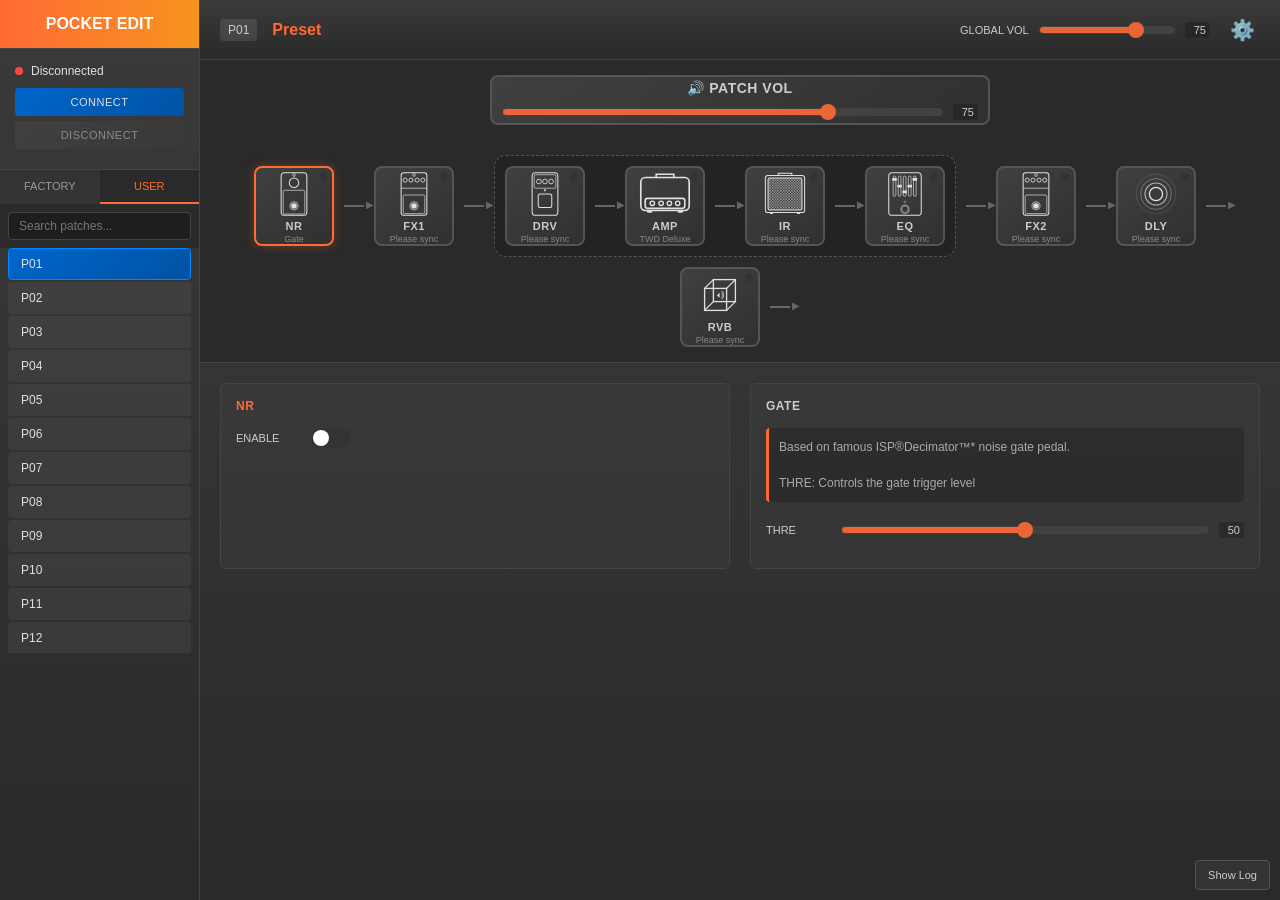
==== commit f61a2b13: "Minor: i) removed duplicated log messages, ii) improved consistency in parameter names." ====
--- a/index.html
+++ b/index.html
@@ -133,7 +133,7 @@
             background: #2a2a2a;
             border-bottom-color: #ff6b35;
         }
-        
+
         .patch-search-container {
             padding: 8px;
             background: #2a2a2a;
@@ -180,7 +180,7 @@
             background: linear-gradient(145deg, #0066cc, #0052a3);
             border-color: #0088ff;
         }
-        
+
         /* Main Content Area */
         .main-content {
             flex: 1;
@@ -307,36 +307,16 @@
 
         .module-status {
             position: absolute;
-            top: 4px;
-            right: 4px;
-            width: 10px;
-            height: 10px;
+            top: 5px;
+            right: 5px;
+            width: 8px;
+            height: 8px;
             border-radius: 50%;
             background: #333;
-            cursor: pointer;
-            transition: transform 0.1s ease, box-shadow 0.1s ease;
-        }
-
-        /* for larger clickable area */
-        .module-status::before {
-            content: '';
-            position: absolute;
-            top: -6px;
-            right: -6px;
-            bottom: -6px;
-            left: -6px;
-        }
-
-        .module-status:hover {
-            box-shadow: 0 0 6px rgba(255,255,255,0.3);
         }
 
         .module-status.on {
             background: #44ff44;
-        }
-
-        .module-status.on:hover {
-            box-shadow: 0 0 8px rgba(68,255,68,0.7);
         }
 
         .chain-connector {
@@ -362,7 +342,7 @@
             flex: 1;
             overflow-y: auto;
         }
-        
+
         .effect-description {
             font-size: 12px;
             color: #aaa;
@@ -625,7 +605,7 @@
             width: 100%;
             font-family: 'Courier New', Courier, monospace;
         }
-        
+
         #sendManualCommandBtn {
             width: auto;
             margin-bottom: 0;
@@ -649,7 +629,7 @@
             text-transform: uppercase;
             min-width: fit-content;
         }
-        
+
         /* New container for the patch volume slider */
         .patch-volume-container {
             display: flex;
@@ -715,7 +695,7 @@
         .advanced-settings-panel.visible {
             display: block; /* Shown when this class is added */
         }
-        
+
         .advanced-settings-panel h4 {
             color: #ff6b35;
             font-size: 12px;
@@ -757,7 +737,7 @@
             padding-top: 20px;
             border-top: 1px solid #555;
         }
-        
+
         /* Grid layout for the main components */
         .tap-grid {
             display: grid;
@@ -765,7 +745,7 @@
             gap: 15px;
             align-items: center;
         }
-        
+
         /* Styling for the BPM and Delay Time display boxes */
         .tap-display {
             background-color: #222;
@@ -773,7 +753,7 @@
             padding: 10px;
             border: 1px solid #444;
         }
-        
+
         /* BPM and Delay Time text input styling */
         .bpm-input {
             width: 100%;
@@ -787,25 +767,25 @@
             text-align: center;
             padding: 0;
         }
-        
+
         /* Removes the number input arrows in Chrome/Safari */
         .bpm-input::-webkit-outer-spin-button,
         .bpm-input::-webkit-inner-spin-button {
             -webkit-appearance: none;
             margin: 0;
         }
-        
+
         /* Removes the number input arrows in Firefox */
         .bpm-input[type=number] {
             -moz-appearance: textfield;
         }
-        
+
         /* Subtle background highlight when the BPM input is focused */
         .bpm-input:focus {
             outline: none;
             background-color: rgba(247, 147, 30, 0.1);
         }
-        
+
         /* "BPM" and "Delay Time" labels under the displays */
         .display-label {
             font-size: 0.7em;
@@ -814,7 +794,7 @@
             display: block;
             margin-top: 2px;
         }
-        
+
         /* Main "TAP" button styling */
         .tap-button {
             grid-column: 1 / -1;
@@ -829,20 +809,20 @@
             cursor: pointer;
             transition: background-color 0.1s ease-out, box-shadow 0.1s ease-out, color 0.1s ease-out;
         }
-        
+
         /* "TAP" button active (pressed) state */
         .tap-button:active {
             /* Updated to the primary slider color */
             background-color: #ff6b35;
             transform: scale(0.98);
         }
-        
+
         /* Visual indicator for the BPM beat */
        .tap-button.beat-flash {
             /* The text will flash to the active orange color */
             color: #ff6b35;
         }
-        
+
         /* Container for the note division buttons (1/4, 1/8, etc.) */
         .note-divisions {
             grid-column: 1 / -1;
@@ -850,7 +830,7 @@
             justify-content: space-between;
             gap: 8px;
         }
-        
+
         /* Individual note division button styling */
         .note-btn {
             flex-grow: 1;
@@ -863,7 +843,7 @@
             cursor: pointer;
             transition: all 0.2s;
         }
-        
+
         /* Active note division button styling */
         .note-btn.active {
             /* Updated to the primary slider color */
@@ -878,14 +858,14 @@
             /* This animation will run when the class is active */
             animation: flash-red 0.8s infinite;
         }
-        
+
         /* This defines the flashing animation itself */
         @keyframes flash-red {
             0% { background-color: transparent; }
             50% { background-color: #9d2c2c; } /* A dark red flash */
             100% { background-color: transparent; }
         }
-        
+
         #delay-time-ms-7 {
             font-size: 1.2em;
             color: #ccc;
@@ -944,7 +924,7 @@
             <div class="sidebar-header">
                 POCKET EDIT
             </div>
-            
+
             <div class="connection-panel">
                 <div class="connection-status">
                     <div id="statusDot" class="status-dot"></div>
@@ -953,7 +933,7 @@
                 <button id="connectBtn" class="btn btn-primary">Connect</button>
                 <button id="disconnectBtn" class="btn" disabled>Disconnect</button>
             </div>
-            
+
             <div class="patch-list">
                  <div class="patch-tabs">
                     <button id="factoryTabBtn" class="patch-tab-btn">Factory</button>
@@ -1330,6 +1310,9 @@
         </div>
     </div>
     <button id="savePresetBtn" class="btn" style="margin-top: 20px;">Save Current Preset</button>
+    <button id="exportPresetBtn" class="btn" style="margin-top: 10px;">Export Preset</button>
+    <button id="importPresetBtn" class="btn" style="margin-top: 10px;">Import Preset</button>
+    <input type="file" id="presetFileInput" accept=".json" style="display: none;">
 </div>
     <div class="log-toggle" id="logToggle">Show Log</div>
     <div class="log-panel" id="logPanel">
@@ -1406,7 +1389,7 @@
       "descriptionEn": "Based on the legendary Ross™ Compressor*.",
       "alg": [
         { "name": "Sustain", "algId": 0, "defaultValue": 20, "min": 0, "max": 100, "step": 1, "widgetType": 0 },
-        { "name": "VOL", "algId": 1, "defaultValue": 50, "min": 0, "max": 100, "step": 1, "widgetType": 0 }
+        { "name": "Vol", "algId": 1, "defaultValue": 50, "min": 0, "max": 100, "step": 1, "widgetType": 0 }
       ]
     },
     "102": {
@@ -1415,7 +1398,7 @@
       "alg": [
         { "name": "Sustain", "algId": 0, "defaultValue": 20, "min": 0, "max": 100, "step": 1, "widgetType": 0 },
         { "name": "Attack", "algId": 1, "defaultValue": 60, "min": 0, "max": 100, "step": 1, "widgetType": 0 },
-        { "name": "VOL", "algId": 2, "defaultValue": 50, "min": 0, "max": 100, "step": 1, "widgetType": 0 },
+        { "name": "Vol", "algId": 2, "defaultValue": 50, "min": 0, "max": 100, "step": 1, "widgetType": 0 },
         { "name": "Clip", "algId": 3, "defaultValue": 10, "min": 0, "max": 100, "step": 1, "widgetType": 0 }
       ]
     },
@@ -1436,7 +1419,7 @@
       "alg": [
         { "name": "Depth", "algId": 0, "defaultValue": 50, "min": 0, "max": 100, "step": 1, "widgetType": 0 },
         { "name": "Rate", "algId": 1, "defaultValue": 0.5, "min": 0.1, "max": 10.0, "step": 0.1, "unit": "Hz", "widgetType": 0 },
-        { "name": "VOL", "algId": 2, "defaultValue": 50, "min": 0, "max": 100, "step": 1, "widgetType": 0 },
+        { "name": "Vol", "algId": 2, "defaultValue": 50, "min": 0, "max": 100, "step": 1, "widgetType": 0 },
         { "name": "Low", "algId": 3, "defaultValue": 25, "min": 0, "max": 100, "step": 1, "widgetType": 0 },
         { "name": "Q", "algId": 4, "defaultValue": 70, "min": 0, "max": 100, "step": 1, "widgetType": 0 },
         { "name": "High", "algId": 5, "defaultValue": 60, "min": 0, "max": 100, "step": 1, "widgetType": 0 }
@@ -1466,7 +1449,7 @@
       "alg": [
         { "name": "Depth", "algId": 0, "defaultValue": 50, "min": 0, "max": 100, "step": 1, "widgetType": 0 },
         { "name": "Rate", "algId": 1, "defaultValue": 0.5, "min": 0.1, "max": 10.0, "step": 0.1, "unit": "Hz", "widgetType": 0 },
-        { "name": "VOL", "algId": 2, "defaultValue": 50, "min": 0, "max": 100, "step": 1, "widgetType": 0 }
+        { "name": "Vol", "algId": 2, "defaultValue": 50, "min": 0, "max": 100, "step": 1, "widgetType": 0 }
       ]
     },
     "108": {
@@ -1516,7 +1499,7 @@
       "alg": [
         { "name": "Depth", "algId": 0, "defaultValue": 50, "min": 0, "max": 100, "step": 1, "widgetType": 0 },
         { "name": "Rate", "algId": 1, "defaultValue": 0.5, "min": 0.1, "max": 10.0, "step": 0.1, "unit": "Hz", "widgetType": 0 },
-        { "name": "VOL", "algId": 2, "defaultValue": 50, "min": 0, "max": 100, "step": 1, "widgetType": 0 }
+        { "name": "Vol", "algId": 2, "defaultValue": 50, "min": 0, "max": 100, "step": 1, "widgetType": 0 }
       ]
     },
     "114": {
@@ -1525,7 +1508,7 @@
       "alg": [
         { "name": "Depth", "algId": 0, "defaultValue": 50, "min": 0, "max": 100, "step": 1, "widgetType": 0 },
         { "name": "Rate", "algId": 1, "defaultValue": 0.5, "min": 0.1, "max": 10.0, "step": 0.1, "unit": "Hz", "widgetType": 0 },
-        { "name": "VOL", "algId": 2, "defaultValue": 50, "min": 0, "max": 100, "step": 1, "widgetType": 0 },
+        { "name": "Vol", "algId": 2, "defaultValue": 50, "min": 0, "max": 100, "step": 1, "widgetType": 0 },
         { "name": "Bias", "algId": 4, "defaultValue": 50, "min": 0, "max": 100, "step": 1, "widgetType": 0 }
       ]
     },
@@ -1535,7 +1518,7 @@
       "alg": [
         { "name": "Body", "algId": 0, "defaultValue": 50, "min": 0, "max": 100, "step": 1, "widgetType": 0 },
         { "name": "Top", "algId": 1, "defaultValue": 50, "min": 0, "max": 100, "step": 1, "widgetType": 0 },
-        { "name": "VOL", "algId": 2, "defaultValue": 50, "min": 0, "max": 100, "step": 1, "widgetType": 0 },
+        { "name": "Vol", "algId": 2, "defaultValue": 50, "min": 0, "max": 100, "step": 1, "widgetType": 0 },
         { "name": "Mode", "algId": 3, "defaultValue": 2, "options": ["Standard", "Jumbo", "Enhanced", "Piezo"], "widgetType": 2 }
       ]
     },
@@ -1555,8 +1538,8 @@
         { "name": "High", "algId": 0, "defaultValue": 12, "min": 0, "max": 24, "step": 1, "widgetType": 0 },
         { "name": "Low Pitch", "algId": 1, "defaultValue": -12, "min": -24, "max": 0, "step": 1, "widgetType": 0 },
         { "name": "Dry", "algId": 2, "defaultValue": 50, "min": 0, "max": 100, "step": 1, "widgetType": 0 },
-        { "name": "H-VOL", "algId": 3, "defaultValue": 50, "min": 0, "max": 100, "step": 1, "widgetType": 0 },
-        { "name": "L-VOL", "algId": 4, "defaultValue": 50, "min": 0, "max": 100, "step": 1, "widgetType": 0 }
+        { "name": "H-Vol", "algId": 3, "defaultValue": 50, "min": 0, "max": 100, "step": 1, "widgetType": 0 },
+        { "name": "L-Vol", "algId": 4, "defaultValue": 50, "min": 0, "max": 100, "step": 1, "widgetType": 0 }
       ]
     },
     "118": {
@@ -1574,7 +1557,7 @@
       "alg": [
         { "name": "Gain", "algId": 0, "defaultValue": 40, "min": 0, "max": 100, "step": 1, "widgetType": 0 },
         { "name": "Tone", "algId": 1, "defaultValue": 70, "min": 0, "max": 100, "step": 1, "widgetType": 0 },
-        { "name": "VOL", "algId": 2, "defaultValue": 50, "min": 0, "max": 100, "step": 1, "widgetType": 0 }
+        { "name": "Vol", "algId": 2, "defaultValue": 50, "min": 0, "max": 100, "step": 1, "widgetType": 0 }
       ]
     },
     "202": {
@@ -1582,7 +1565,7 @@
       "descriptionEn": "Based on the legendary 2-knob yellow overdrive pedal.",
       "alg": [
         { "name": "Gain", "algId": 0, "defaultValue": 40, "min": 0, "max": 100, "step": 1, "widgetType": 0 },
-        { "name": "VOL", "algId": 1, "defaultValue": 50, "min": 0, "max": 100, "step": 1, "widgetType": 0 }
+        { "name": "Vol", "algId": 1, "defaultValue": 50, "min": 0, "max": 100, "step": 1, "widgetType": 0 }
       ]
     },
     "203": {
@@ -1591,7 +1574,7 @@
       "alg": [
         { "name": "Gain", "algId": 0, "defaultValue": 50, "min": 0, "max": 100, "step": 1, "widgetType": 0 },
         { "name": "Tone", "algId": 1, "defaultValue": 50, "min": 0, "max": 100, "step": 1, "widgetType": 0 },
-        { "name": "VOL", "algId": 2, "defaultValue": 50, "min": 0, "max": 100, "step": 1, "widgetType": 0 }
+        { "name": "Vol", "algId": 2, "defaultValue": 50, "min": 0, "max": 100, "step": 1, "widgetType": 0 }
       ]
     },
     "204": {
@@ -1600,7 +1583,7 @@
       "alg": [
         { "name": "Gain", "algId": 0, "defaultValue": 50, "min": 0, "max": 100, "step": 1, "widgetType": 0 },
         { "name": "Tone", "algId": 1, "defaultValue": 50, "min": 0, "max": 100, "step": 1, "widgetType": 0 },
-        { "name": "VOL", "algId": 2, "defaultValue": 50, "min": 0, "max": 100, "step": 1, "widgetType": 0 }
+        { "name": "Vol", "algId": 2, "defaultValue": 50, "min": 0, "max": 100, "step": 1, "widgetType": 0 }
       ]
     },
     "205": {
@@ -1609,7 +1592,7 @@
       "alg": [
         { "name": "Gain", "algId": 0, "defaultValue": 50, "min": 0, "max": 100, "step": 1, "widgetType": 0 },
         { "name": "Filter", "algId": 1, "defaultValue": 50, "min": 0, "max": 100, "step": 1, "widgetType": 0 },
-        { "name": "VOL", "algId": 2, "defaultValue": 50, "min": 0, "max": 100, "step": 1, "widgetType": 0 }
+        { "name": "Vol", "algId": 2, "defaultValue": 50, "min": 0, "max": 100, "step": 1, "widgetType": 0 }
       ]
     },
     "206": {
@@ -1617,7 +1600,7 @@
       "descriptionEn": "Based on the legendary Sola Sound® Tone Bender Mk II®* fuzz pedal.",
       "alg": [
         { "name": "Fuzz", "algId": 0, "defaultValue": 50, "min": 0, "max": 100, "step": 1, "widgetType": 0 },
-        { "name": "VOL", "algId": 1, "defaultValue": 50, "min": 0, "max": 100, "step": 1, "widgetType": 0 }
+        { "name": "Vol", "algId": 1, "defaultValue": 50, "min": 0, "max": 100, "step": 1, "widgetType": 0 }
       ]
     },
     "207": {
@@ -1625,7 +1608,7 @@
       "descriptionEn": "Based on legendary Dallas-Arbiter® Fuzz Face®* fuzz pedal.",
       "alg": [
         { "name": "Fuzz", "algId": 0, "defaultValue": 50, "min": 0, "max": 100, "step": 1, "widgetType": 0 },
-        { "name": "VOL", "algId": 1, "defaultValue": 50, "min": 0, "max": 100, "step": 1, "widgetType": 0 }
+        { "name": "Vol", "algId": 1, "defaultValue": 50, "min": 0, "max": 100, "step": 1, "widgetType": 0 }
       ]
     },
     "208": {
@@ -1634,7 +1617,7 @@
       "alg": [
         { "name": "Gain", "algId": 0, "defaultValue": 50, "min": 0, "max": 100, "step": 1, "widgetType": 0 },
         { "name": "Blend", "algId": 1, "defaultValue": 50, "min": 0, "max": 100, "step": 1, "widgetType": 0 },
-        { "name": "VOL", "algId": 2, "defaultValue": 50, "min": 0, "max": 100, "step": 1, "widgetType": 0 },
+        { "name": "Vol", "algId": 2, "defaultValue": 50, "min": 0, "max": 100, "step": 1, "widgetType": 0 },
         { "name": "Bass", "algId": 3, "defaultValue": 50, "min": 0, "max": 100, "step": 1, "widgetType": 0 },
         { "name": "Treble", "algId": 4, "defaultValue": 50, "min": 0, "max": 100, "step": 1, "widgetType": 0 }
       ]
@@ -1645,7 +1628,7 @@
       "alg": [
         { "name": "Gain", "algId": 0, "defaultValue": 30, "min": 0, "max": 100, "step": 1, "widgetType": 0 },
         { "name": "Tone", "algId": 1, "defaultValue": 50, "min": 0, "max": 100, "step": 1, "widgetType": 0 },
-        { "name": "VOL", "algId": 2, "defaultValue": 50, "min": 0, "max": 100, "step": 1, "widgetType": 0 }
+        { "name": "Vol", "algId": 2, "defaultValue": 50, "min": 0, "max": 100, "step": 1, "widgetType": 0 }
       ]
     },
     "302": {
@@ -1653,8 +1636,8 @@
       "descriptionEn": "Based on Fender® '59 Bassman®* (Normal channel).",
       "alg": [
         { "name": "Gain", "algId": 0, "defaultValue": 30, "min": 0, "max": 100, "step": 1, "widgetType": 0 },
-        { "name": "PRES", "algId": 1, "defaultValue": 50, "min": 0, "max": 100, "step": 1, "widgetType": 0 },
-        { "name": "VOL", "algId": 2, "defaultValue": 50, "min": 0, "max": 100, "step": 1, "widgetType": 0 },
+        { "name": "Pres", "algId": 1, "defaultValue": 50, "min": 0, "max": 100, "step": 1, "widgetType": 0 },
+        { "name": "Vol", "algId": 2, "defaultValue": 50, "min": 0, "max": 100, "step": 1, "widgetType": 0 },
         { "name": "Bass", "algId": 3, "defaultValue": 50, "min": 0, "max": 100, "step": 1, "widgetType": 0 },
         { "name": "Middle", "algId": 4, "defaultValue": 50, "min": 0, "max": 100, "step": 1, "widgetType": 0 },
         { "name": "Treble", "algId": 5, "defaultValue": 50, "min": 0, "max": 100, "step": 1, "widgetType": 0 }
@@ -1665,7 +1648,7 @@
       "descriptionEn": "Based on Fender® '65 Twin Reverb®*.",
       "alg": [
         { "name": "Gain", "algId": 0, "defaultValue": 35, "min": 0, "max": 100, "step": 1, "widgetType": 0 },
-        { "name": "VOL", "algId": 1, "defaultValue": 50, "min": 0, "max": 100, "step": 1, "widgetType": 0 },
+        { "name": "Vol", "algId": 1, "defaultValue": 50, "min": 0, "max": 100, "step": 1, "widgetType": 0 },
         { "name": "Bass", "algId": 2, "defaultValue": 50, "min": 0, "max": 100, "step": 1, "widgetType": 0 },
         { "name": "Middle", "algId": 3, "defaultValue": 40, "min": 0, "max": 100, "step": 1, "widgetType": 0 },
         { "name": "Treble", "algId": 4, "defaultValue": 60, "min": 0, "max": 100, "step": 1, "widgetType": 0 },
@@ -1678,7 +1661,7 @@
       "alg": [
         { "name": "Gain", "algId": 0, "defaultValue": 30, "min": 0, "max": 100, "step": 1, "widgetType": 0 },
         { "name": "Tone Cut", "algId": 1, "defaultValue": 50, "min": 0, "max": 100, "step": 1, "widgetType": 0 },
-        { "name": "VOL", "algId": 2, "defaultValue": 50, "min": 0, "max": 100, "step": 1, "widgetType": 0 },
+        { "name": "Vol", "algId": 2, "defaultValue": 50, "min": 0, "max": 100, "step": 1, "widgetType": 0 },
         { "name": "Bright", "algId": 3, "defaultValue": 0, "widgetType": 1 }
       ]
     },
@@ -1686,7 +1669,7 @@
       "name": "Jazz 120",
       "descriptionEn": "Based on the legendary 'Jazz Chorus' solid state combo.",
       "alg": [
-        { "name": "VOL", "algId": 0, "defaultValue": 50, "min": 0, "max": 100, "step": 1, "widgetType": 0 },
+        { "name": "Vol", "algId": 0, "defaultValue": 50, "min": 0, "max": 100, "step": 1, "widgetType": 0 },
         { "name": "Bass", "algId": 1, "defaultValue": 50, "min": 0, "max": 100, "step": 1, "widgetType": 0 },
         { "name": "Middle", "algId": 2, "defaultValue": 50, "min": 0, "max": 100, "step": 1, "widgetType": 0 },
         { "name": "Treble", "algId": 3, "defaultValue": 50, "min": 0, "max": 100, "step": 1, "widgetType": 0 },
@@ -1698,8 +1681,8 @@
       "descriptionEn": "Based on Marshall® JTM45* (Normal channel).",
       "alg": [
         { "name": "Gain", "algId": 0, "defaultValue": 25, "min": 0, "max": 100, "step": 1, "widgetType": 0 },
-        { "name": "PRES", "algId": 1, "defaultValue": 65, "min": 0, "max": 100, "step": 1, "widgetType": 0 },
-        { "name": "VOL", "algId": 2, "defaultValue": 50, "min": 0, "max": 100, "step": 1, "widgetType": 0 },
+        { "name": "Pres", "algId": 1, "defaultValue": 65, "min": 0, "max": 100, "step": 1, "widgetType": 0 },
+        { "name": "Vol", "algId": 2, "defaultValue": 50, "min": 0, "max": 100, "step": 1, "widgetType": 0 },
         { "name": "Bass", "algId": 3, "defaultValue": 45, "min": 0, "max": 100, "step": 1, "widgetType": 0 },
         { "name": "Middle", "algId": 4, "defaultValue": 50, "min": 0, "max": 100, "step": 1, "widgetType": 0 },
         { "name": "Treble", "algId": 5, "defaultValue": 65, "min": 0, "max": 100, "step": 1, "widgetType": 0 }
@@ -1710,8 +1693,8 @@
       "descriptionEn": "Based on Marshall® JTM50* with 'Jump' connection.",
       "alg": [
         { "name": "Gain 1", "algId": 0, "defaultValue": 40, "min": 0, "max": 100, "step": 1, "widgetType": 0 },
-        { "name": "PRES", "algId": 1, "defaultValue": 50, "min": 0, "max": 100, "step": 1, "widgetType": 0 },
-        { "name": "VOL", "algId": 2, "defaultValue": 50, "min": 0, "max": 100, "step": 1, "widgetType": 0 },
+        { "name": "Pres", "algId": 1, "defaultValue": 50, "min": 0, "max": 100, "step": 1, "widgetType": 0 },
+        { "name": "Vol", "algId": 2, "defaultValue": 50, "min": 0, "max": 100, "step": 1, "widgetType": 0 },
         { "name": "Bass", "algId": 3, "defaultValue": 50, "min": 0, "max": 100, "step": 1, "widgetType": 0 },
         { "name": "Middle", "algId": 4, "defaultValue": 50, "min": 0, "max": 100, "step": 1, "widgetType": 0 },
         { "name": "Treble", "algId": 5, "defaultValue": 50, "min": 0, "max": 100, "step": 1, "widgetType": 0 },
@@ -1723,8 +1706,8 @@
       "descriptionEn": "Based on the legendary Marshall® JCM800*.",
       "alg": [
         { "name": "Gain", "algId": 0, "defaultValue": 50, "min": 0, "max": 100, "step": 1, "widgetType": 0 },
-        { "name": "PRES", "algId": 1, "defaultValue": 50, "min": 0, "max": 100, "step": 1, "widgetType": 0 },
-        { "name": "VOL", "algId": 2, "defaultValue": 50, "min": 0, "max": 100, "step": 1, "widgetType": 0 },
+        { "name": "Pres", "algId": 1, "defaultValue": 50, "min": 0, "max": 100, "step": 1, "widgetType": 0 },
+        { "name": "Vol", "algId": 2, "defaultValue": 50, "min": 0, "max": 100, "step": 1, "widgetType": 0 },
         { "name": "Bass", "algId": 3, "defaultValue": 50, "min": 0, "max": 100, "step": 1, "widgetType": 0 },
         { "name": "Middle", "algId": 4, "defaultValue": 50, "min": 0, "max": 100, "step": 1, "widgetType": 0 },
         { "name": "Treble", "algId": 5, "defaultValue": 50, "min": 0, "max": 100, "step": 1, "widgetType": 0 }
@@ -1735,8 +1718,8 @@
       "descriptionEn": "Based on Fender® '59 Bassman®* (Bright channel).",
       "alg": [
         { "name": "Gain", "algId": 0, "defaultValue": 35, "min": 0, "max": 100, "step": 1, "widgetType": 0 },
-        { "name": "PRES", "algId": 1, "defaultValue": 50, "min": 0, "max": 100, "step": 1, "widgetType": 0 },
-        { "name": "VOL", "algId": 2, "defaultValue": 50, "min": 0, "max": 100, "step": 1, "widgetType": 0 },
+        { "name": "Pres", "algId": 1, "defaultValue": 50, "min": 0, "max": 100, "step": 1, "widgetType": 0 },
+        { "name": "Vol", "algId": 2, "defaultValue": 50, "min": 0, "max": 100, "step": 1, "widgetType": 0 },
         { "name": "Bass", "algId": 3, "defaultValue": 50, "min": 0, "max": 100, "step": 1, "widgetType": 0 },
         { "name": "Middle", "algId": 4, "defaultValue": 50, "min": 0, "max": 100, "step": 1, "widgetType": 0 },
         { "name": "Treble", "algId": 5, "defaultValue": 50, "min": 0, "max": 100, "step": 1, "widgetType": 0 }
@@ -1748,7 +1731,7 @@
       "alg": [
         { "name": "Gain", "algId": 0, "defaultValue": 30, "min": 0, "max": 100, "step": 1, "widgetType": 0 },
         { "name": "Tone Cut", "algId": 1, "defaultValue": 50, "min": 0, "max": 100, "step": 1, "widgetType": 0 },
-        { "name": "VOL", "algId": 2, "defaultValue": 50, "min": 0, "max": 100, "step": 1, "widgetType": 0 },
+        { "name": "Vol", "algId": 2, "defaultValue": 50, "min": 0, "max": 100, "step": 1, "widgetType": 0 },
         { "name": "Bass", "algId": 3, "defaultValue": 50, "min": 0, "max": 100, "step": 1, "widgetType": 0 },
         { "name": "Treble", "algId": 4, "defaultValue": 50, "min": 0, "max": 100, "step": 1, "widgetType": 0 },
         { "name": "Char", "algId": 5, "defaultValue": 0, "options": ["Cool", "Hot"], "widgetType": 2 }
@@ -1759,8 +1742,8 @@
       "descriptionEn": "Based on Soldano® SLO100* (crunch channel).",
       "alg": [
         { "name": "Gain", "algId": 0, "defaultValue": 50, "min": 0, "max": 100, "step": 1, "widgetType": 0 },
-        { "name": "PRES", "algId": 1, "defaultValue": 50, "min": 0, "max": 100, "step": 1, "widgetType": 0 },
-        { "name": "VOL", "algId": 2, "defaultValue": 50, "min": 0, "max": 100, "step": 1, "widgetType": 0 },
+        { "name": "Pres", "algId": 1, "defaultValue": 50, "min": 0, "max": 100, "step": 1, "widgetType": 0 },
+        { "name": "Vol", "algId": 2, "defaultValue": 50, "min": 0, "max": 100, "step": 1, "widgetType": 0 },
         { "name": "Bass", "algId": 3, "defaultValue": 50, "min": 0, "max": 100, "step": 1, "widgetType": 0 },
         { "name": "Middle", "algId": 4, "defaultValue": 50, "min": 0, "max": 100, "step": 1, "widgetType": 0 },
         { "name": "Treble", "algId": 5, "defaultValue": 50, "min": 0, "max": 100, "step": 1, "widgetType": 0 }
@@ -1771,8 +1754,8 @@
       "descriptionEn": "Based on the 3rd channel of the famous Diezel® VH4*.",
       "alg": [
         { "name": "Gain", "algId": 0, "defaultValue": 50, "min": 0, "max": 100, "step": 1, "widgetType": 0 },
-        { "name": "PRES", "algId": 1, "defaultValue": 50, "min": 0, "max": 100, "step": 1, "widgetType": 0 },
-        { "name": "VOL", "algId": 2, "defaultValue": 50, "min": 0, "max": 100, "step": 1, "widgetType": 0 },
+        { "name": "Pres", "algId": 1, "defaultValue": 50, "min": 0, "max": 100, "step": 1, "widgetType": 0 },
+        { "name": "Vol", "algId": 2, "defaultValue": 50, "min": 0, "max": 100, "step": 1, "widgetType": 0 },
         { "name": "Bass", "algId": 3, "defaultValue": 50, "min": 0, "max": 100, "step": 1, "widgetType": 0 },
         { "name": "Middle", "algId": 4, "defaultValue": 50, "min": 0, "max": 100, "step": 1, "widgetType": 0 },
         { "name": "Treble", "algId": 5, "defaultValue": 50, "min": 0, "max": 100, "step": 1, "widgetType": 0 }
@@ -1783,8 +1766,8 @@
       "descriptionEn": "Based on famous ENGL® Savage 120 E610*.",
       "alg": [
         { "name": "Gain", "algId": 0, "defaultValue": 50, "min": 0, "max": 100, "step": 1, "widgetType": 0 },
-        { "name": "PRES", "algId": 1, "defaultValue": 50, "min": 0, "max": 100, "step": 1, "widgetType": 0 },
-        { "name": "VOL", "algId": 2, "defaultValue": 50, "min": 0, "max": 100, "step": 1, "widgetType": 0 },
+        { "name": "Pres", "algId": 1, "defaultValue": 50, "min": 0, "max": 100, "step": 1, "widgetType": 0 },
+        { "name": "Vol", "algId": 2, "defaultValue": 50, "min": 0, "max": 100, "step": 1, "widgetType": 0 },
         { "name": "Bass", "algId": 3, "defaultValue": 50, "min": 0, "max": 100, "step": 1, "widgetType": 0 },
         { "name": "Middle", "algId": 4, "defaultValue": 50, "min": 0, "max": 100, "step": 1, "widgetType": 0 },
         { "name": "Treble", "algId": 5, "defaultValue": 50, "min": 0, "max": 100, "step": 1, "widgetType": 0 }
@@ -1795,11 +1778,11 @@
       "descriptionEn": "Based on Peavey® 5150®* (LEAD channel).",
       "alg": [
         { "name": "Gain", "algId": 0, "defaultValue": 50, "min": 0, "max": 100, "step": 1, "widgetType": 0 },
-        { "name": "VOL", "algId": 1, "defaultValue": 50, "min": 0, "max": 100, "step": 1, "widgetType": 0 },
+        { "name": "Vol", "algId": 1, "defaultValue": 50, "min": 0, "max": 100, "step": 1, "widgetType": 0 },
         { "name": "Bass", "algId": 2, "defaultValue": 50, "min": 0, "max": 100, "step": 1, "widgetType": 0 },
         { "name": "Middle", "algId": 3, "defaultValue": 50, "min": 0, "max": 100, "step": 1, "widgetType": 0 },
         { "name": "Treble", "algId": 4, "defaultValue": 50, "min": 0, "max": 100, "step": 1, "widgetType": 0 },
-        { "name": "PRES", "algId": 6, "defaultValue": 50, "min": 0, "max": 100, "step": 1, "widgetType": 0 }
+        { "name": "Pres", "algId": 6, "defaultValue": 50, "min": 0, "max": 100, "step": 1, "widgetType": 0 }
       ]
     },
     "315": {
@@ -1807,8 +1790,8 @@
       "descriptionEn": "Based on Soldano® SLO100* (Overdrive channel).",
       "alg": [
         { "name": "Gain", "algId": 0, "defaultValue": 50, "min": 0, "max": 100, "step": 1, "widgetType": 0 },
-        { "name": "PRES", "algId": 1, "defaultValue": 50, "min": 0, "max": 100, "step": 1, "widgetType": 0 },
-        { "name": "VOL", "algId": 2, "defaultValue": 50, "min": 0, "max": 100, "step": 1, "widgetType": 0 },
+        { "name": "Pres", "algId": 1, "defaultValue": 50, "min": 0, "max": 100, "step": 1, "widgetType": 0 },
+        { "name": "Vol", "algId": 2, "defaultValue": 50, "min": 0, "max": 100, "step": 1, "widgetType": 0 },
         { "name": "Bass", "algId": 3, "defaultValue": 50, "min": 0, "max": 100, "step": 1, "widgetType": 0 },
         { "name": "Middle", "algId": 4, "defaultValue": 50, "min": 0, "max": 100, "step": 1, "widgetType": 0 },
         { "name": "Treble", "algId": 5, "defaultValue": 50, "min": 0, "max": 100, "step": 1, "widgetType": 0 }
@@ -1819,8 +1802,8 @@
       "descriptionEn": "Based on Mesa/Boogie® Dual Rectifier®* (Vintage mode).",
       "alg": [
         { "name": "Gain", "algId": 0, "defaultValue": 50, "min": 0, "max": 100, "step": 1, "widgetType": 0 },
-        { "name": "PRES", "algId": 1, "defaultValue": 50, "min": 0, "max": 100, "step": 1, "widgetType": 0 },
-        { "name": "VOL", "algId": 2, "defaultValue": 50, "min": 0, "max": 100, "step": 1, "widgetType": 0 },
+        { "name": "Pres", "algId": 1, "defaultValue": 50, "min": 0, "max": 100, "step": 1, "widgetType": 0 },
+        { "name": "Vol", "algId": 2, "defaultValue": 50, "min": 0, "max": 100, "step": 1, "widgetType": 0 },
         { "name": "Bass", "algId": 3, "defaultValue": 50, "min": 0, "max": 100, "step": 1, "widgetType": 0 },
         { "name": "Middle", "algId": 4, "defaultValue": 50, "min": 0, "max": 100, "step": 1, "widgetType": 0 },
         { "name": "Treble", "algId": 5, "defaultValue": 50, "min": 0, "max": 100, "step": 1, "widgetType": 0 }
@@ -1831,8 +1814,8 @@
       "descriptionEn": "Based on Mesa/Boogie® Dual Rectifier®* (Modern mode).",
       "alg": [
         { "name": "Gain", "algId": 0, "defaultValue": 50, "min": 0, "max": 100, "step": 1, "widgetType": 0 },
-        { "name": "PRES", "algId": 1, "defaultValue": 50, "min": 0, "max": 100, "step": 1, "widgetType": 0 },
-        { "name": "VOL", "algId": 2, "defaultValue": 50, "min": 0, "max": 100, "step": 1, "widgetType": 0 },
+        { "name": "Pres", "algId": 1, "defaultValue": 50, "min": 0, "max": 100, "step": 1, "widgetType": 0 },
+        { "name": "Vol", "algId": 2, "defaultValue": 50, "min": 0, "max": 100, "step": 1, "widgetType": 0 },
         { "name": "Bass", "algId": 3, "defaultValue": 50, "min": 0, "max": 100, "step": 1, "widgetType": 0 },
         { "name": "Middle", "algId": 4, "defaultValue": 50, "min": 0, "max": 100, "step": 1, "widgetType": 0 },
         { "name": "Treble", "algId": 5, "defaultValue": 50, "min": 0, "max": 100, "step": 1, "widgetType": 0 }
@@ -1843,8 +1826,8 @@
       "descriptionEn": "Based on the lead channel of the famous ENGL® Powerball II E645/2* amp head.",
       "alg": [
         { "name": "Gain", "algId": 0, "defaultValue": 50, "min": 0, "max": 100, "step": 1, "widgetType": 0 },
-        { "name": "PRES", "algId": 1, "defaultValue": 50, "min": 0, "max": 100, "step": 1, "widgetType": 0 },
-        { "name": "VOL", "algId": 2, "defaultValue": 50, "min": 0, "max": 100, "step": 1, "widgetType": 0 },
+        { "name": "Pres", "algId": 1, "defaultValue": 50, "min": 0, "max": 100, "step": 1, "widgetType": 0 },
+        { "name": "Vol", "algId": 2, "defaultValue": 50, "min": 0, "max": 100, "step": 1, "widgetType": 0 },
         { "name": "Bass", "algId": 3, "defaultValue": 50, "min": 0, "max": 100, "step": 1, "widgetType": 0 },
         { "name": "Middle", "algId": 4, "defaultValue": 50, "min": 0, "max": 100, "step": 1, "widgetType": 0 },
         { "name": "Treble", "algId": 5, "defaultValue": 50, "min": 0, "max": 100, "step": 1, "widgetType": 0 }
@@ -1855,8 +1838,8 @@
       "descriptionEn": "Based on the famous 'Brown Eye' UK-style boutique amp head (HBE channel).",
       "alg": [
         { "name": "Gain", "algId": 0, "defaultValue": 50, "min": 0, "max": 100, "step": 1, "widgetType": 0 },
-        { "name": "PRES", "algId": 1, "defaultValue": 50, "min": 0, "max": 100, "step": 1, "widgetType": 0 },
-        { "name": "VOL", "algId": 2, "defaultValue": 50, "min": 0, "max": 100, "step": 1, "widgetType": 0 },
+        { "name": "Pres", "algId": 1, "defaultValue": 50, "min": 0, "max": 100, "step": 1, "widgetType": 0 },
+        { "name": "Vol", "algId": 2, "defaultValue": 50, "min": 0, "max": 100, "step": 1, "widgetType": 0 },
         { "name": "Bass", "algId": 3, "defaultValue": 50, "min": 0, "max": 100, "step": 1, "widgetType": 0 },
         { "name": "Middle", "algId": 4, "defaultValue": 50, "min": 0, "max": 100, "step": 1, "widgetType": 0 },
         { "name": "Treble", "algId": 5, "defaultValue": 50, "min": 0, "max": 100, "step": 1, "widgetType": 0 }
@@ -1867,8 +1850,8 @@
       "descriptionEn": "The Bogner® XTC* red channel is known for its fiery high gain distortion.",
       "alg": [
         { "name": "Gain", "algId": 0, "defaultValue": 50, "min": 0, "max": 100, "step": 1, "widgetType": 0 },
-        { "name": "PRES", "algId": 1, "defaultValue": 50, "min": 0, "max": 100, "step": 1, "widgetType": 0 },
-        { "name": "VOL", "algId": 2, "defaultValue": 50, "min": 0, "max": 100, "step": 1, "widgetType": 0 },
+        { "name": "Pres", "algId": 1, "defaultValue": 50, "min": 0, "max": 100, "step": 1, "widgetType": 0 },
+        { "name": "Vol", "algId": 2, "defaultValue": 50, "min": 0, "max": 100, "step": 1, "widgetType": 0 },
         { "name": "Bass", "algId": 3, "defaultValue": 50, "min": 0, "max": 100, "step": 1, "widgetType": 0 },
         { "name": "Middle", "algId": 4, "defaultValue": 50, "min": 0, "max": 100, "step": 1, "widgetType": 0 },
         { "name": "Treble", "algId": 5, "defaultValue": 50, "min": 0, "max": 100, "step": 1, "widgetType": 0 }
@@ -1883,14 +1866,14 @@
         { "name": "Middle", "algId": 2, "defaultValue": 50, "min": 0, "max": 100, "step": 1, "widgetType": 0 },
         { "name": "MidFreq", "algId": 3, "defaultValue": 1, "options": ["220Hz", "450Hz", "800Hz", "1.6kHz", "3kHz"], "widgetType": 2 },
         { "name": "Treble", "algId": 4, "defaultValue": 50, "min": 0, "max": 100, "step": 1, "widgetType": 0 },
-        { "name": "VOL", "algId": 5, "defaultValue": 50, "min": 0, "max": 100, "step": 1, "widgetType": 0 }
+        { "name": "Vol", "algId": 5, "defaultValue": 50, "min": 0, "max": 100, "step": 1, "widgetType": 0 }
       ]
     },
     "322": {
       "name": "Voks Bass",
       "descriptionEn": "Based on vintage VOX®* AC-100* bass amp.",
       "alg": [
-        { "name": "VOL", "algId": 0, "defaultValue": 50, "min": 0, "max": 100, "step": 1, "widgetType": 0 },
+        { "name": "Vol", "algId": 0, "defaultValue": 50, "min": 0, "max": 100, "step": 1, "widgetType": 0 },
         { "name": "Bass", "algId": 1, "defaultValue": 50, "min": 0, "max": 100, "step": 1, "widgetType": 0 },
         { "name": "Treble", "algId": 2, "defaultValue": 50, "min": 0, "max": 100, "step": 1, "widgetType": 0 }
       ]
@@ -1899,140 +1882,140 @@
       "name": "TWD 1x8",
       "descriptionEn": "Vintage Fender® Champ* 1x8\" cabinet.",
       "alg": [
-        { "name": "VOL", "algId": 0, "defaultValue": 50, "min": 0, "max": 100, "step": 1, "widgetType": 0 }
+        { "name": "Vol", "algId": 0, "defaultValue": 50, "min": 0, "max": 100, "step": 1, "widgetType": 0 }
       ]
     },
     "402": {
       "name": "TWD-P 1x10",
       "descriptionEn": "Vintage Fender® Princeton* 1x10\" cabinet.",
       "alg": [
-        { "name": "VOL", "algId": 0, "defaultValue": 50, "min": 0, "max": 100, "step": 1, "widgetType": 0 }
+        { "name": "Vol", "algId": 0, "defaultValue": 50, "min": 0, "max": 100, "step": 1, "widgetType": 0 }
       ]
     },
     "403": {
       "name": "Viblux 1x12",
       "descriptionEn": "Vintage Fender® Vibrolux* 1x12\" cabinet.",
       "alg": [
-        { "name": "VOL", "algId": 0, "defaultValue": 50, "min": 0, "max": 100, "step": 1, "widgetType": 0 }
+        { "name": "Vol", "algId": 0, "defaultValue": 50, "min": 0, "max": 100, "step": 1, "widgetType": 0 }
       ]
     },
     "404": {
       "name": "Voks 1x12",
       "descriptionEn": "Vintage VOX® AC15* 1x12\" cabinet.",
       "alg": [
-        { "name": "VOL", "algId": 0, "defaultValue": 50, "min": 0, "max": 100, "step": 1, "widgetType": 0 }
+        { "name": "Vol", "algId": 0, "defaultValue": 50, "min": 0, "max": 100, "step": 1, "widgetType": 0 }
       ]
     },
     "405": {
       "name": "TWD 2x12",
       "descriptionEn": "A custom Fender® Tweed* 2x10\" cabinet.",
       "alg": [
-        { "name": "VOL", "algId": 0, "defaultValue": 50, "min": 0, "max": 100, "step": 1, "widgetType": 0 }
+        { "name": "Vol", "algId": 0, "defaultValue": 50, "min": 0, "max": 100, "step": 1, "widgetType": 0 }
       ]
     },
     "406": {
       "name": "Double 2x12",
       "descriptionEn": "Vintage Fender® '65 Twin Reverb* 2x12\" cabinet.",
       "alg": [
-        { "name": "VOL", "algId": 0, "defaultValue": 50, "min": 0, "max": 100, "step": 1, "widgetType": 0 }
+        { "name": "Vol", "algId": 0, "defaultValue": 50, "min": 0, "max": 100, "step": 1, "widgetType": 0 }
       ]
     },
     "407": {
       "name": "Star 2x12",
       "descriptionEn": "Mesa/Boogie® Lonestar* 1x12\" cabinet.",
       "alg": [
-        { "name": "VOL", "algId": 0, "defaultValue": 50, "min": 0, "max": 100, "step": 1, "widgetType": 0 }
+        { "name": "Vol", "algId": 0, "defaultValue": 50, "min": 0, "max": 100, "step": 1, "widgetType": 0 }
       ]
     },
     "408": {
       "name": "Jazz 2x12",
       "descriptionEn": "Legendary 'Jazz Chorus' 2x12\" cabinet.",
       "alg": [
-        { "name": "VOL", "algId": 0, "defaultValue": 50, "min": 0, "max": 100, "step": 1, "widgetType": 0 }
+        { "name": "Vol", "algId": 0, "defaultValue": 50, "min": 0, "max": 100, "step": 1, "widgetType": 0 }
       ]
     },
     "409": {
       "name": "BritGN 2x12",
       "descriptionEn": "Marshall® 2550* 2x12\" cabinet.",
       "alg": [
-        { "name": "VOL", "algId": 0, "defaultValue": 50, "min": 0, "max": 100, "step": 1, "widgetType": 0 }
+        { "name": "Vol", "algId": 0, "defaultValue": 50, "min": 0, "max": 100, "step": 1, "widgetType": 0 }
       ]
     },
     "410": {
       "name": "BritGN 4x12",
       "descriptionEn": "Vintage Marshall® 4x12\" cabinet with Celestion® Greenback®* speakers.",
       "alg": [
-        { "name": "VOL", "algId": 0, "defaultValue": 50, "min": 0, "max": 100, "step": 1, "widgetType": 0 }
+        { "name": "Vol", "algId": 0, "defaultValue": 50, "min": 0, "max": 100, "step": 1, "widgetType": 0 }
       ]
     },
     "411": {
       "name": "Bog 4x12",
       "descriptionEn": "Bogner®* 4x12\" cabinet.",
       "alg": [
-        { "name": "VOL", "algId": 0, "defaultValue": 50, "min": 0, "max": 100, "step": 1, "widgetType": 0 }
+        { "name": "Vol", "algId": 0, "defaultValue": 50, "min": 0, "max": 100, "step": 1, "widgetType": 0 }
       ]
     },
     "412": {
       "name": "Dizzy 4x12",
       "descriptionEn": "Diezel®* 4x12\" cabinet.",
       "alg": [
-        { "name": "VOL", "algId": 0, "defaultValue": 50, "min": 0, "max": 100, "step": 1, "widgetType": 0 }
+        { "name": "Vol", "algId": 0, "defaultValue": 50, "min": 0, "max": 100, "step": 1, "widgetType": 0 }
       ]
     },
     "413": {
       "name": "Halen 4x12",
       "descriptionEn": "Peavey® 6505* 4x12\" cabinet.",
       "alg": [
-        { "name": "VOL", "algId": 0, "defaultValue": 50, "min": 0, "max": 100, "step": 1, "widgetType": 0 }
+        { "name": "Vol", "algId": 0, "defaultValue": 50, "min": 0, "max": 100, "step": 1, "widgetType": 0 }
       ]
     },
     "414": {
       "name": "Sol 4x12",
       "descriptionEn": "Soldano®* 4x12\" caninet.",
       "alg": [
-        { "name": "VOL", "algId": 0, "defaultValue": 50, "min": 0, "max": 100, "step": 1, "widgetType": 0 }
+        { "name": "Vol", "algId": 0, "defaultValue": 50, "min": 0, "max": 100, "step": 1, "widgetType": 0 }
       ]
     },
     "415": {
       "name": "Dual 4x12",
       "descriptionEn": "Mesa/Boogie® Rectifier®* 4x12\" cabinet.",
       "alg": [
-        { "name": "VOL", "algId": 0, "defaultValue": 50, "min": 0, "max": 100, "step": 1, "widgetType": 0 }
+        { "name": "Vol", "algId": 0, "defaultValue": 50, "min": 0, "max": 100, "step": 1, "widgetType": 0 }
       ]
     },
     "416": {
       "name": "User IR 1",
       "descriptionEn": "User-loaded Impulse Response.",
       "alg": [
-        { "name": "VOL", "algId": 0, "defaultValue": 50, "min": 0, "max": 100, "step": 1, "widgetType": 0 }
+        { "name": "Vol", "algId": 0, "defaultValue": 50, "min": 0, "max": 100, "step": 1, "widgetType": 0 }
       ]
     },
     "417": {
       "name": "User IR 2",
       "descriptionEn": "User-loaded Impulse Response.",
       "alg": [
-        { "name": "VOL", "algId": 0, "defaultValue": 50, "min": 0, "max": 100, "step": 1, "widgetType": 0 }
+        { "name": "Vol", "algId": 0, "defaultValue": 50, "min": 0, "max": 100, "step": 1, "widgetType": 0 }
       ]
     },
     "418": {
       "name": "User IR 3",
       "descriptionEn": "User-loaded Impulse Response.",
       "alg": [
-        { "name": "VOL", "algId": 0, "defaultValue": 50, "min": 0, "max": 100, "step": 1, "widgetType": 0 }
+        { "name": "Vol", "algId": 0, "defaultValue": 50, "min": 0, "max": 100, "step": 1, "widgetType": 0 }
       ]
     },
     "419": {
       "name": "User IR 4",
       "descriptionEn": "User-loaded Impulse Response.",
       "alg": [
-        { "name": "VOL", "algId": 0, "defaultValue": 50, "min": 0, "max": 100, "step": 1, "widgetType": 0 }
+        { "name": "Vol", "algId": 0, "defaultValue": 50, "min": 0, "max": 100, "step": 1, "widgetType": 0 }
       ]
     },
     "420": {
       "name": "User IR 5",
       "descriptionEn": "User-loaded Impulse Response.",
       "alg": [
-        { "name": "VOL", "algId": 0, "defaultValue": 50, "min": 0, "max": 100, "step": 1, "widgetType": 0 }
+        { "name": "Vol", "algId": 0, "defaultValue": 50, "min": 0, "max": 100, "step": 1, "widgetType": 0 }
       ]
     },
     "501": {
@@ -2044,7 +2027,7 @@
         { "name": "800Hz", "algId": 2, "defaultValue": 0, "min": -50, "max": 50, "step": 1, "widgetType": 3 },
         { "name": "1.6kHz", "algId": 3, "defaultValue": 0, "min": -50, "max": 50, "step": 1, "widgetType": 3 },
         { "name": "4kHz", "algId": 4, "defaultValue": 0, "min": -50, "max": 50, "step": 1, "widgetType": 3 },
-        { "name": "VOL", "algId": 5, "defaultValue": 50, "min": 0, "max": 100, "step": 1, "widgetType": 0 }
+        { "name": "Vol", "algId": 5, "defaultValue": 50, "min": 0, "max": 100, "step": 1, "widgetType": 0 }
       ]
     },
     "502": {
@@ -2056,7 +2039,7 @@
         { "name": "1kHz", "algId": 2, "defaultValue": 0, "min": -50, "max": 50, "step": 1, "widgetType": 3 },
         { "name": "3kHz", "algId": 3, "defaultValue": 0, "min": -50, "max": 50, "step": 1, "widgetType": 3 },
         { "name": "6kHz", "algId": 4, "defaultValue": 0, "min": -50, "max": 50, "step": 1, "widgetType": 3 },
-        { "name": "VOL", "algId": 5, "defaultValue": 50, "min": 0, "max": 100, "step": 1, "widgetType": 0 }
+        { "name": "Vol", "algId": 5, "defaultValue": 50, "min": 0, "max": 100, "step": 1, "widgetType": 0 }
       ]
     },
     "503": {
@@ -2068,7 +2051,7 @@
         { "name": "400Hz", "algId": 2, "defaultValue": 0, "min": -50, "max": 50, "step": 1, "widgetType": 3 },
         { "name": "800Hz", "algId": 3, "defaultValue": 0, "min": -50, "max": 50, "step": 1, "widgetType": 3 },
         { "name": "4.5kHz", "algId": 4, "defaultValue": 0, "min": -50, "max": 50, "step": 1, "widgetType": 3 },
-        { "name": "VOL", "algId": 5, "defaultValue": 50, "min": 0, "max": 100, "step": 1, "widgetType": 0 }
+        { "name": "Vol", "algId": 5, "defaultValue": 50, "min": 0, "max": 100, "step": 1, "widgetType": 0 }
       ]
     },
     "701": {
@@ -2243,7 +2226,7 @@
       "descriptionEn": "User-loaded amp profile with a 3-band EQ.",
       "alg": [
         { "name": "Gain", "algId": 0, "defaultValue": 50, "min": 0, "max": 100, "step": 1, "widgetType": 0 },
-        { "name": "VOL", "algId": 1, "defaultValue": 50, "min": 0, "max": 100, "step": 1, "widgetType": 0 },
+        { "name": "Vol", "algId": 1, "defaultValue": 50, "min": 0, "max": 100, "step": 1, "widgetType": 0 },
         { "name": "Bass", "algId": 2, "defaultValue": 50, "min": 0, "max": 100, "step": 1, "widgetType": 0 },
         { "name": "Middle", "algId": 3, "defaultValue": 50, "min": 0, "max": 100, "step": 1, "widgetType": 0 },
         { "name": "Treble", "algId": 4, "defaultValue": 50, "min": 0, "max": 100, "step": 1, "widgetType": 0 }
@@ -2254,7 +2237,7 @@
       "descriptionEn": "User-loaded amp profile with a 3-band EQ.",
       "alg": [
         { "name": "Gain", "algId": 0, "defaultValue": 50, "min": 0, "max": 100, "step": 1, "widgetType": 0 },
-        { "name": "VOL", "algId": 1, "defaultValue": 50, "min": 0, "max": 100, "step": 1, "widgetType": 0 },
+        { "name": "Vol", "algId": 1, "defaultValue": 50, "min": 0, "max": 100, "step": 1, "widgetType": 0 },
         { "name": "Bass", "algId": 2, "defaultValue": 50, "min": 0, "max": 100, "step": 1, "widgetType": 0 },
         { "name": "Middle", "algId": 3, "defaultValue": 50, "min": 0, "max": 100, "step": 1, "widgetType": 0 },
         { "name": "Treble", "algId": 4, "defaultValue": 50, "min": 0, "max": 100, "step": 1, "widgetType": 0 }
@@ -2265,7 +2248,7 @@
       "descriptionEn": "User-loaded amp profile with a 3-band EQ.",
       "alg": [
         { "name": "Gain", "algId": 0, "defaultValue": 50, "min": 0, "max": 100, "step": 1, "widgetType": 0 },
-        { "name": "VOL", "algId": 1, "defaultValue": 50, "min": 0, "max": 100, "step": 1, "widgetType": 0 },
+        { "name": "Vol", "algId": 1, "defaultValue": 50, "min": 0, "max": 100, "step": 1, "widgetType": 0 },
         { "name": "Bass", "algId": 2, "defaultValue": 50, "min": 0, "max": 100, "step": 1, "widgetType": 0 },
         { "name": "Middle", "algId": 3, "defaultValue": 50, "min": 0, "max": 100, "step": 1, "widgetType": 0 },
         { "name": "Treble", "algId": 4, "defaultValue": 50, "min": 0, "max": 100, "step": 1, "widgetType": 0 }
@@ -2276,7 +2259,7 @@
       "descriptionEn": "User-loaded amp profile with a 3-band EQ.",
       "alg": [
         { "name": "Gain", "algId": 0, "defaultValue": 50, "min": 0, "max": 100, "step": 1, "widgetType": 0 },
-        { "name": "VOL", "algId": 1, "defaultValue": 50, "min": 0, "max": 100, "step": 1, "widgetType": 0 },
+        { "name": "Vol", "algId": 1, "defaultValue": 50, "min": 0, "max": 100, "step": 1, "widgetType": 0 },
         { "name": "Bass", "algId": 2, "defaultValue": 50, "min": 0, "max": 100, "step": 1, "widgetType": 0 },
         { "name": "Middle", "algId": 3, "defaultValue": 50, "min": 0, "max": 100, "step": 1, "widgetType": 0 },
         { "name": "Treble", "algId": 4, "defaultValue": 50, "min": 0, "max": 100, "step": 1, "widgetType": 0 }
@@ -2287,7 +2270,7 @@
       "descriptionEn": "User-loaded amp profile with a 3-band EQ.",
       "alg": [
         { "name": "Gain", "algId": 0, "defaultValue": 50, "min": 0, "max": 100, "step": 1, "widgetType": 0 },
-        { "name": "VOL", "algId": 1, "defaultValue": 50, "min": 0, "max": 100, "step": 1, "widgetType": 0 },
+        { "name": "Vol", "algId": 1, "defaultValue": 50, "min": 0, "max": 100, "step": 1, "widgetType": 0 },
         { "name": "Bass", "algId": 2, "defaultValue": 50, "min": 0, "max": 100, "step": 1, "widgetType": 0 },
         { "name": "Middle", "algId": 3, "defaultValue": 50, "min": 0, "max": 100, "step": 1, "widgetType": 0 },
         { "name": "Treble", "algId": 4, "defaultValue": 50, "min": 0, "max": 100, "step": 1, "widgetType": 0 }
@@ -2402,7 +2385,7 @@
       "320": "8080f00e0700010000000e0101040700030000000000000003000000000000060d000000000007f7",
       "321": "8080f0040400010000000e01010407000300000000000000030000000000000703000000000007f7",
       "322": "8080f0030000010000000e01010407000300000000000000030000000000000705000000000007f7",
-      "901": "8080f00a0e00010000000e01010407000900000000000000090000000000000000000000000007f7",
+      "901": "8080f00a0e00010000000e01010407000900000000000000090000000000000000000000000007f7", // FIXME: Has to end with 0ff7
       "902": "8080f0080000010000000e0101040700090000000000000009000000000000000100000000000ff7",
       "903": "8080f00b0a00010000000e0101040700090000000000000009000000000000000200000000000ff7",
       "904": "8080f00a0c00010000000e0101040700090000000000000009000000000000000300000000000ff7",
@@ -2478,7 +2461,7 @@
       "810": "8080f00f0800010000000e0101040700080000000000000008000000000000010500000000000cf7"
     }
   },
-  
+
   "parameters": {
     "0": {
       "0":{
@@ -9887,7 +9870,7 @@
             '0': 'NR',  '1': 'FX1', '2': 'DRV', '3': 'AMP',
             '4': 'IR',  '5': 'EQ',  '6': 'FX2', '7': 'DLY', '8': 'RVB'
         };
-        
+
         class SonicakeBLEEditor {
             constructor() {
                 this.device = null;
@@ -9901,6 +9884,7 @@
                 this.isBruteForcing = false;
                 this.isWaitingForPresetDump = false;
                 this.dumpPackets = [];
+                this.syncDelayMs = 10; // Delay between sync commands to avoid overwhelming device
                 this.ackPromiseResolve = null;
                 this.isSyncingState = false;
                 this.syncTimeoutId = null;
@@ -9937,7 +9921,7 @@
   <line x1="30" y1="100" x2="90" y2="30" stroke="red" stroke-width="5"/>
 </svg>
 `;
-                
+
                 this.ampModeFxId3 = undefined; // Stores the last selected FX ID when in Factory Mode
                 this.ampModeFxId9 = undefined; // Stores the last selected FX ID when in Clone Mode
 
@@ -9946,7 +9930,7 @@
                 this.activePatchTab = 'user';
                 this.userPatchesData = [];
                 this.factoryPatchesData = [];
-                
+
                 this.currentFilteredPatches = [];
                 this.isLoadingMorePatches = false;
                 this.patchesPerRender = 15;
@@ -11100,23 +11084,23 @@
                 '0C0007090404': 999,
                 '0000070A0404': 1000,
                 };
-                
+
                 this.ALGID_LOCATION_MAP = {
                     '0_0': { p: 1, o: 101 },  // NR THRE
-                
+
                     '1_0': { p: 1, o: 165 },  // FX1 algId 0
                     '1_1': { p: 1, o: 173 },  // FX1 algId 1
                     '1_2': { p: 1, o: 181 },  // FX1 algId 2
                     '1_3': { p: 1, o: 189 },  // FX1 algId 3
                     '1_4': { p: 1, o: 197 },  // FX1 algId 4
                     '1_5': { p: 1, o: 205 },  // FX1 algId 5
-                
+
                     '2_0': { p: 2, o: 29 },   // DRV algId 0
                     '2_1': { p: 2, o: 37 },   // DRV algId 1
                     '2_2': { p: 2, o: 45 },   // DRV algId 2
                     '2_3': { p: 2, o: 53 },   // DRV algId 3
                     '2_4': { p: 2, o: 61 },   // DRV algId 4
-                
+
                     '3_0': { p: 2, o: 93 },   // AMP algId 0
                     '3_1': { p: 2, o: 101 },  // AMP algId 1
                     '3_2': { p: 2, o: 109 },  // AMP algId 2
@@ -11124,9 +11108,9 @@
                     '3_4': { p: 2, o: 125 },  // AMP algId 4
                     '3_5': { p: 2, o: 133 },  // AMP algId 5
                     '3_6': { p: 2, o: 141 },  // AMP algId 6
-                
+
                     '4_0': { p: 2, o: 157 },  // IR algId 0
-                
+
                     '5_0': { p: 3, o: 21 },   // EQ algId 0
                     '5_1': { p: 3, o: 29 },   // EQ algId 1
                     '5_2': { p: 3, o: 37 },   // EQ algId 2
@@ -11139,26 +11123,26 @@
                     '6_2': { p: 3, o: 101 },  // FX2 algId 2
                     '6_3': { p: 3, o: 109 },  // FX2 algId 3
                     '6_4': { p: 3, o: 117 },  // FX2 algId 4
-                
+
                     '7_0': { p: 3, o: 149 },  // DLY algId 0
                     '7_1': { p: 3, o: 157 },  // DLY algId 1
                     '7_2': { p: 3, o: 165 },  // DLY algId 2
                     '7_3': { p: 3, o: 173 },  // DLY algId 3
                     '7_4': { p: 3, o: 181 },  // DLY algId 4
-                
+
                     '8_0': { p: 4, o: 13 },   // RVB algId 0
                     '8_1': { p: 4, o: 21 },   // RVB algId 1 (Spring Decay)
                     '8_2': { p: 4, o: 29 },   // RVB algId 2 (Decay)
                     '8_4': { p: 4, o: 45 },   // RVB algId 4 (Damp)
                     '8_5': { p: 4, o: 53 },   // RVB algId 5 (Mod)
-                
+
                     '9_0': { p: 4, o: 77 },  // CLONE algId 0
                     '9_1': { p: 4, o: 85 },  // CLONE algId 1
                     '9_2': { p: 4, o: 93 },  // CLONE algId 2
                     '9_3': { p: 4, o: 101 },  // CLONE algId 3
                     '9_4': { p: 4, o: 109 }   // CLONE algId 4
                 };
-                
+
                 // This object stores signature-to-NAME mappings, from the scanner tool.
                 // It will be converted to a signature-to-ID map dynamically after files are loaded.
                 this.EFFECT_SIGNATURE_TO_NAME_MAP = {
@@ -11221,7 +11205,7 @@
                     }
                 };
                 this.signatureToFxIdMaps = {}; // Will be populated dynamically
-                
+
                 this.initialize();
             }
 
@@ -11239,24 +11223,24 @@
                 this.log('Loading hardcoded libraries...', 'info');
                     this.definitions = MODULE_LIBRARY_DATA;
                     this.commands = COMMAND_LIBRARY_DATA;
-    
+
                     if (!this.definitions || !this.commands) {
                         this.log('❌ Error: Hardcoded library data is missing.', 'error');
                         alert('Error: Library data is missing. Check the script tag.');
                         return;
                     }
-    
+
                     this.log('✅ Libraries loaded successfully.', 'info');
-    
+
                     this.buildFxIdMaps();
                     this.populatePatchLists();
                     this.populateUIFromDefinitions();
                     this.setupControlListeners();
                     this.setupAmpCloneMode();
                     this.setupDragAndDrop();
-    
+
                     document.getElementById('editor-container').style.display = 'flex';
-    
+
                 const firstUserPatch = document.querySelector('#patchListContainer .patch-item');
                 if (firstUserPatch) {
                     const baseName = firstUserPatch.dataset.baseName;
@@ -11276,27 +11260,27 @@
                     this.log('Attempting to load library files...', 'info');
                     const moduleFileInput = document.getElementById('moduleFile');
                     const commandFileInput = document.getElementById('commandFile');
-                
+
                     try {
                         const [definitionsContent, commandsContent] = await Promise.all([
                             this.loadFileContent(moduleFileInput.files[0]),
                             this.loadFileContent(commandFileInput.files[0])
                         ]);
-                
+
                         this.definitions = definitionsContent;
                         this.commands = commandsContent;
                         this.log('✅ Libraries loaded successfully from files.', 'info');
-                
+
                         this.buildFxIdMaps();
                         this.populatePatchLists();
                         this.populateUIFromDefinitions();
                         this.setupControlListeners();
                         this.setupAmpCloneMode();
                         this.setupDragAndDrop();
-                        
+
                         document.getElementById('file-loader-container').style.display = 'none';
                         document.getElementById('editor-container').style.display = 'flex';
-                
+
                         // THE CODE BLOCK THAT CAUSED THE ISSUE HAS BEEN REMOVED FROM HERE.
                         // We will now perform the initial UI setup without syncing.
                         const firstUserPatch = document.querySelector('#patchListContainer .patch-item');
@@ -11313,7 +11297,7 @@
                         document.querySelectorAll('.slider').forEach(slider => {
                             this.updateSliderProgress(slider);
                         });
-                
+
                     } catch (error) {
                         this.log(`❌ Error loading files: ${error.message}`, 'error');
                         alert(`Error loading files: ${error.message}`);
@@ -11330,7 +11314,7 @@
                 for (const moduleId in this.EFFECT_SIGNATURE_TO_NAME_MAP) {
                     this.signatureToFxIdMaps[moduleId] = {};
                     const moduleMap = this.EFFECT_SIGNATURE_TO_NAME_MAP[moduleId];
-                    
+
                     for (const signature in moduleMap.signatures) {
                         const fxName = moduleMap.signatures[signature];
                         const fxId = nameToFxId[fxName];
@@ -11383,22 +11367,22 @@
                 document.addEventListener('keydown', (e) => {
                      // Get the currently focused element on the page.
                      const activeEl = document.activeElement;
-            
+
                      // Check if the space bar was pressed AND if the user is NOT currently typing
                      // inside an <input> element. This prevents the tap tempo from firing
                      // when the user is searching for patches or entering a manual command.
                      if (e.code === 'Space' && activeEl.tagName !== 'INPUT') {
                          // Prevent the default browser action for the space bar (e.g., scrolling the page).
                          e.preventDefault(); 
-                 
+
                          const tapButton = document.getElementById('tap-button-7');
                          if (tapButton) {
                              // Add a class for a brief visual flash to give user feedback.
                              tapButton.classList.add('beat-flash');
-                             
+
                              // Programmatically trigger the button's click event.
                              tapButton.click(); 
-                             
+
                              // Remove the flash class after a short delay.
                              setTimeout(() => tapButton.classList.remove('beat-flash'), 100);
                          }
@@ -11412,16 +11396,16 @@
                 const min = sliderElement.hasAttribute('min') ? parseFloat(sliderElement.min) : 0;
                 const max = sliderElement.hasAttribute('max') ? parseFloat(sliderElement.max) : 100;
                 const value = parseFloat(sliderElement.value);
-                
+
                 const progressColor = '#ff6b35';
                 const trackColor = '#444';
                 const totalRange = max - min;
-            
+
                 // Case 1: Logic for true bipolar sliders (e.g., -12 to +12)
                 if (min < 0 && max > 0) {
                     const zeroPointPercent = (-min / totalRange) * 100;
                     const valuePercent = ((value - min) / totalRange) * 100;
-            
+
                     let gradient;
                     if (value >= 0) {
                         gradient = `linear-gradient(to right, ${trackColor} ${zeroPointPercent}%, ${progressColor} ${zeroPointPercent}%, ${progressColor} ${valuePercent}%, ${trackColor} ${valuePercent}%)`;
@@ -11429,21 +11413,21 @@
                         gradient = `linear-gradient(to right, ${trackColor} ${valuePercent}%, ${progressColor} ${valuePercent}%, ${progressColor} ${zeroPointPercent}%, ${trackColor} ${zeroPointPercent}%)`;
                     }
                     sliderElement.style.background = gradient;
-                    
+
                 // Case 2: Logic for all other linear sliders (e.g., 0-100 and -24 to 0)
                 } else {
                     const progressPercent = totalRange === 0 ? 0 : ((value - min) / totalRange) * 100;
                     sliderElement.style.background = `linear-gradient(to right, ${progressColor} ${progressPercent}%, ${trackColor} ${progressPercent}%)`;
                 }
             }
-        
+
             populatePatchLists(decodedNames = null) {
                 this.userPatchesData = [];
                 this.factoryPatchesData = [];
 
                 const userPresets = this.commands.presetCommands.user || {};
                 const factoryPresets = this.commands.presetCommands.factory || {};
-                
+
                 const userNames = decodedNames ? decodedNames.slice(0, 50) : [];
                 const factoryNames = decodedNames ? decodedNames.slice(50, 100) : [];
 
@@ -11476,16 +11460,16 @@
                 const sourceData = this.activePatchTab === 'factory' ? this.factoryPatchesData : this.userPatchesData;
 
                 const filteredData = sourceData.filter(patch => patch.displayText.toLowerCase().includes(searchTerm));
-                
+
                 filteredData.forEach(patchData => {
                     this.createPatchItem(patchData);
                 });
             }
-            
+
             createPatchItem(patchData) {
                 const item = document.createElement('div');
                 item.className = 'patch-item';
-                
+
                 item.textContent = patchData.displayText;
                 item.title = patchData.displayText;
                 item.dataset.code = patchData.command;
@@ -11522,7 +11506,7 @@
                 if (newPatchBaseName !== currentPatchBaseName) {
                     // This is a generic "request status" command. The device knows which preset is active.
                     const requestStatusCommand = '8080F0010500010000000201020405F7';
-                    
+
                     this.log('Requesting preset modification status...', 'info');
                     await this.writeCommand(requestStatusCommand);
 
@@ -11546,7 +11530,7 @@
                     this.log('ACK received. Proceeding with sync.', 'info');
                     this.syncCurrentPresetState(); 
                 }
-                
+
                 // Reset modified state for the new preset
                 this.isPresetModified = false;
                 this.updatePresetModifiedUI(false);
@@ -11554,14 +11538,14 @@
                 const allPatchItems = document.querySelectorAll('.patch-item');
                 allPatchItems.forEach(el => el.classList.remove('selected'));
                 element.classList.add('selected');
-            
+
                 const baseName = element.dataset.baseName;
                 const displayText = element.textContent;
                 const displayName = displayText.includes(': ') ? displayText.split(': ')[1] : 'Preset';
-            
+
                 document.getElementById('patchNumber').textContent = baseName;
                 document.getElementById('patchName').textContent = displayName;
-                
+
                 if (!sendCommand) {
                      this.syncCurrentPresetState();
                 } else {
@@ -11585,7 +11569,7 @@
                     if (controlPanel) {
                         controlPanel.querySelector('.module-title').textContent = moduleDef.name;
                     }
-                    
+
                     if (moduleId === 3) return;
 
                     const typeSelect = document.getElementById(`module-type-${moduleId}`);
@@ -11612,21 +11596,21 @@
                 const cloneModeToggle = document.getElementById('amp-clone-mode');
                 const ampTypeSelect = document.getElementById('module-type-3');
                 const irModuleElement = document.querySelector('[data-module-id="4"]');
-            
+
                 if (!cloneModeToggle || !ampTypeSelect || !this.definitions) return;
-            
+
                 // --- 1. Initialize Storage Properties (Add these to your constructor if not present) ---
                 if (this.ampModeFxId3 === undefined) this.ampModeFxId3 = parseInt(ampTypeSelect.value, 10);
                 if (this.ampModeFxId9 === undefined) this.ampModeFxId9 = this.definitions.modules.find(m => m.moduleId === 9).effects[0];
-            
-            
+
+
                 const populate = (moduleId, lastSelectedFxId) => {
                     const moduleDef = this.definitions.modules.find(m => m.moduleId === moduleId);
                     if (!moduleDef) return;
-            
+
                     ampTypeSelect.innerHTML = '';
                     let initialFxId = moduleDef.effects[0]; // Default to first effect in the list
-            
+
                     moduleDef.effects.forEach(fxId => {
                         const effect = this.definitions.effectLibrary[fxId];
                         if (effect) {
@@ -11634,74 +11618,74 @@
                             option.value = fxId;
                             option.textContent = effect.name;
                             ampTypeSelect.appendChild(option);
-            
+
                             // If this is the last selected ID, set it as the initial selection
                             if (fxId === lastSelectedFxId) {
                                 initialFxId = fxId;
                             }
                         }
                     });
-            
+
                     // Set the dropdown's value to the stored or default FX ID
                     ampTypeSelect.value = initialFxId;
                     return initialFxId;
                 };
-            
+
                 // Helper function to force control update using the current mode's ID.
                 const forceControlUpdate = (currentModuleId, selectedFxId) => {
                     // This targets the controls for the Amp module's UI slot (ID 3) 
                     // but passes the correct logical module ID (3 or 9) to rebuild the parameters.
                     this.createParameterControls(3, selectedFxId); 
                 };
-            
+
                 // 2. Initial Setup (Load Factory Amp state)
                 const initialFxId = populate(3, this.ampModeFxId3);
                 forceControlUpdate(3, initialFxId); 
-            
+
                 cloneModeToggle.addEventListener('click', () => {
                     const isTurningOnCloneMode = !cloneModeToggle.classList.contains('on');
                     this.updateIRModuleForCloneMode(isTurningOnCloneMode);
-                    
+
                     // --- STEP A: SAVE CURRENT STATE ---
                     const lastModuleId = isTurningOnCloneMode ? 3 : 9;
                     const currentFxId = parseInt(ampTypeSelect.value, 10);
-            
+
                     if (lastModuleId === 3) {
                         this.ampModeFxId3 = currentFxId;
                     } else {
                         this.ampModeFxId9 = currentFxId;
                     }
-            
+
                     // --- STEP B: SWITCH MODE & LOAD PREVIOUS STATE ---
                     const targetModuleId = isTurningOnCloneMode ? 9 : 3;
                     const lastSelectedId = isTurningOnCloneMode ? this.ampModeFxId9 : this.ampModeFxId3;
-            
+
                     if (isTurningOnCloneMode) {
                         cloneModeToggle.classList.add('on');
-                        
+
                         // Fix 1: Load Amp Types (Module 9) using the stored FX ID
                         const newFxId = populate(targetModuleId, lastSelectedId); 
-                        
+
                         this.writeCommand(this.commands.ampModes.clone);
                         if (irModuleElement) irModuleElement.classList.remove('disabled');
                         this.log('AMP panel switched to CLONE mode.', 'info');
                     } else {
                         cloneModeToggle.classList.remove('on');
-                        
+
                         // Fix 2: Load Amp Types (Module 3) using the stored FX ID
                         const newFxId = populate(targetModuleId, lastSelectedId);
-                        
+
                         this.writeCommand(this.commands.ampModes.factory);
                         if (irModuleElement) irModuleElement.classList.remove('disabled');
                         this.log('AMP panel switched to FACTORY mode.', 'info');
                     }
-                    
+
                     // --- STEP C: FORCE UI REBUILD AND SEND PARAMETER COMMANDS ---
-                    
+
                     // 1. Force the correct controls for the newly active FX type to display
                     const finalFxId = parseInt(ampTypeSelect.value, 10);
                     forceControlUpdate(targetModuleId, finalFxId); 
-                    
+
                     // 2. Write the command for the final FX type to update the device state immediately
                     const typeCommand = this.commands.effectTypes?.[targetModuleId]?.[finalFxId];
                     if (typeCommand) {
@@ -11724,11 +11708,7 @@
                     this.advancedSettingsPanel.classList.toggle('visible');
                 });
                 this.moduleElements.forEach(module => {
-                    module.addEventListener('click', event => {
-                        if (event.target.closest('.module-status')) {
-                            // Click was on the status indicator, so we ignore it here and let the status click handler manage it.
-                            return;
-                        }
+                    module.addEventListener('click', () => {
                         this.selectModule(parseInt(module.dataset.moduleId, 10));
                     });
                 });
@@ -11750,6 +11730,11 @@
                 this.cancelSaveBtn.addEventListener('click', () => this.hideSaveModal());
                 this.confirmSaveBtn.addEventListener('click', () => this.saveCurrentPreset());
 
+                // Export/Import preset buttons
+                document.getElementById('exportPresetBtn').addEventListener('click', () => this.exportPreset());
+                document.getElementById('importPresetBtn').addEventListener('click', () => this.importPreset());
+                document.getElementById('presetFileInput').addEventListener('change', (e) => this.onPresetFileSelected(e));
+
                 // USB MIDI modal event listeners
                 this.confirmUsbBtn.addEventListener('click', () => this.confirmUsbDeviceSelection());
                 this.cancelUsbBtn.addEventListener('click', () => this.cancelUsbDeviceSelection());
@@ -11761,17 +11746,17 @@
                         const slider = event.target;
                         this.updateSliderProgress(slider);
                         const valueDisplay = slider.nextElementSibling;
-                        
+
                         if (slider.dataset.globalParam) {
                             const paramName = slider.dataset.globalParam;
                             const value = slider.value;
-                            
+
                             if (slider.min < 0) {
                                 valueDisplay.textContent = `${value}dB`;
                             } else {
                                 valueDisplay.textContent = value;
                             }
-                            
+
                             clearTimeout(slider.debounceTimer);
                             slider.debounceTimer = setTimeout(() => {
                                 const command = this.commands.globalCommands?.[paramName]?.[value];
@@ -11801,7 +11786,7 @@
 
                     const slider = targetSpan.previousElementSibling;
                     if (!slider || !slider.classList.contains('slider')) return;
-                    
+
                     const currentVal = targetSpan.textContent;
 
                     // Create an input element to replace the span
@@ -11831,7 +11816,7 @@
                         newValue = Math.max(min, Math.min(newValue, max));
 
                         slider.value = newValue;
-                        
+
                         // IMPORTANT: Trigger the original 'input' event so the device gets updated
                         slider.dispatchEvent(new Event('input', { bubbles: true }));
 
@@ -11865,18 +11850,6 @@
 
                 document.body.addEventListener('click', event => {
                     const target = event.target;
-                    if (target.classList.contains('module-status') && target.id.startsWith('module-status-')) {
-                        // This click is on the status indicator, so we handle the toggle for enabling/disabling the module here.
-                        event.preventDefault();
-                        event.stopPropagation();
-                        const moduleId = parseInt(target.id.split('-')[2], 10);
-                        const enableToggle = document.getElementById(`module-enable-${moduleId}`);
-                        if (enableToggle && !enableToggle.classList.contains('locked')) {
-                            enableToggle.classList.toggle('on');
-                            this.sendModuleState(moduleId, enableToggle.classList.contains('on'));
-                        }
-                        return;
-                    }
                     if (target.classList.contains('toggle-switch') && !target.id.startsWith('amp-clone-mode')) {
                         if (target.classList.contains('locked')) return;
                          if (target.id && target.id.startsWith('module-enable-')) {
@@ -11891,14 +11864,14 @@
                 });
                 document.body.addEventListener('change', event => {
                     const target = event.target;
-                    
+
                     // Check for Module Type dropdown changes (like Amp Model/Clone Model selection)
                     if (target.classList.contains('dropdown-select') && target.id.startsWith('module-type-')) {
                         const moduleId = parseInt(target.id.split('-')[2], 10);
                         const fxId = parseInt(target.value, 10);
-                        
+
                         let lookupModuleId = moduleId; // Default is the physical ID (3)
-                
+
                         // --- FIX: REROUTING LOGIC FOR FX TYPE COMMAND LOOKUP ---
                         // If the dropdown is the Amp slot (ID 3) AND Clone Mode is active/commands exist under ID 9,
                         // use ID 9 for finding the EFFECT TYPE COMMAND.
@@ -11906,13 +11879,13 @@
                              lookupModuleId = 9;
                         }
                         // --------------------------------------------------------
-                        
+
                         // 1. Rebuild UI controls using the physical ID. (This correctly triggers parameter rebuild)
                         this.createParameterControls(moduleId, fxId);
-                        
+
                         // 2. Send command using the correct LOOKUP ID.
                         const command = this.commands.effectTypes?.[lookupModuleId]?.[fxId]; // Use the derived lookup ID
-                        
+
                         if (command) {
                             this.log(`UI Change: Module ${lookupModuleId} type set to Effect ${fxId}`, 'info');
                             this.writeCommand(command);
@@ -11931,31 +11904,31 @@
             createParameterControls(moduleId, fxId) {
                 const paramsSection = document.getElementById(`module-params-${moduleId}`);
                 if (!paramsSection) return;
-            
+
                 const effectDef = this.definitions.effectLibrary[fxId];
                 if (!effectDef) {
                     paramsSection.innerHTML = '';
                     return;
                 }
-            
+
                 const isCloneEffect = effectDef.name.startsWith('User Profile');
                 const logicalModuleId = isCloneEffect ? 9 : moduleId;
-            
+
                 const moduleTypeElement = document.querySelector(`.chain-module[data-module-id="${moduleId}"] .module-type`);
                 if (moduleTypeElement) {
                     moduleTypeElement.textContent = effectDef.name;
                 }
-            
+
                 let content = `<h4 style="color: #ccc;">${effectDef.name}</h4>`;
                 if (effectDef.descriptionEn) {
                     content += `<p class="effect-description">${effectDef.descriptionEn.replace(/\n/g, '<br>')}</p>`;
                 }
-            
+
                 effectDef.alg.forEach(param => {
                     const label = `<div class="control-label">${param.name}</div>`;
                     let controlHtml = '';
                     const dataAttributes = `data-module-id="${logicalModuleId}" data-fx-id="${fxId}" data-alg-id="${param.algId}"`;
-            
+
                     switch (param.widgetType) {
                         case 0:
                         case 3:
@@ -11982,7 +11955,7 @@
                     }
                     content += `<div class="control-row">${controlHtml}</div>`;
                 });
-            
+
                 // ✨ CHANGE 1: If it's the DELAY module, append the tap tempo HTML to the 'content' string.
                 if (moduleId == '7') {
                     const tapTempoHTML = `
@@ -12008,14 +11981,14 @@
                     `;
                     content += tapTempoHTML;
                 }
-            
+
                 paramsSection.innerHTML = content;
-                
+
                 // ✨ CHANGE 2: After rendering, if it was the DELAY module, call the setup logic.
                 if (moduleId == '7') {
                     this.setupTapTempo();
                 }
-            
+
                 // After creating the controls, initialize the progress style for the new sliders.
                 paramsSection.querySelectorAll('.slider').forEach(slider => {
                     this.updateSliderProgress(slider);
@@ -12026,47 +11999,47 @@
                 const tapButton = document.getElementById('tap-button-7');
                 const bpmInput = document.getElementById('tap-bpm-input-7');
                 const divisionButtonsContainer = document.getElementById('note-divisions-7');
-            
+
                 if (!tapButton || !bpmInput || !divisionButtonsContainer) {
                     return;
                 }
-            
+
                 const divisionButtons = divisionButtonsContainer.querySelectorAll('.note-btn');
                 let tapTimestamps = [], currentBpm = 120.0;
                 let timeoutId = null, beatIntervalId = null;
-            
+
                 const updateDelayFromBpm = () => {
                     const delayTimeSlider = document.querySelector('#module-params-7 .slider[data-alg-id="1"]');
                     const delayTimeDisplay = document.getElementById('delay-time-ms-7');
                     if (!delayTimeSlider || !delayTimeDisplay) return;
-            
+
                     const activeMultiplierBtn = divisionButtonsContainer.querySelector('.note-btn.active');
                     const noteMultiplier = activeMultiplierBtn ? parseFloat(activeMultiplierBtn.dataset.multiplier) : 1.0;
-            
+
                     currentBpm = Math.max(20, Math.min(currentBpm, 300));
                     currentBpm = Math.round(currentBpm * 2) / 2;
-            
+
                     const finalDelayTimeMs = ((60 * 1000) / currentBpm) * noteMultiplier;
-                    
+
                     const minTime = parseFloat(delayTimeSlider.min);
                     const maxTime = parseFloat(delayTimeSlider.max);
-                    
+
                     delayTimeDisplay.textContent = `${Math.round(finalDelayTimeMs)}ms`;
-            
+
                     if (finalDelayTimeMs > maxTime) {
                         delayTimeDisplay.classList.add('out-of-range');
                     } else {
                         delayTimeDisplay.classList.remove('out-of-range');
                     }
-            
+
                     const sliderValue = Math.max(minTime, Math.min(Math.round(finalDelayTimeMs), maxTime));
-                    
+
                     delayTimeSlider.value = sliderValue;
                     delayTimeSlider.dispatchEvent(new Event('input', { bubbles: true }));
                     bpmInput.value = currentBpm.toFixed(1);
                     startBeatIndicator();
                 };
-            
+
                 const calculateBpmFromTaps = () => {
                     if (tapTimestamps.length < 2) return;
                     const intervals = tapTimestamps.slice(1).map((t, i) => t - tapTimestamps[i]);
@@ -12076,7 +12049,7 @@
                         updateDelayFromBpm();
                     }
                 };
-            
+
                 const startBeatIndicator = () => {
                     clearInterval(beatIntervalId);
                     if(currentBpm <= 0) return;
@@ -12086,7 +12059,7 @@
                         setTimeout(() => tapButton.classList.remove('beat-flash'), 100);
                     }, intervalMs);
                 };
-            
+
                 tapButton.addEventListener('click', () => {
                     clearTimeout(timeoutId);
                     tapTimestamps.push(Date.now());
@@ -12094,7 +12067,7 @@
                     calculateBpmFromTaps();
                     timeoutId = setTimeout(() => tapTimestamps = [], 2000);
                 });
-            
+
                 bpmInput.addEventListener('change', () => {
                     const val = parseFloat(bpmInput.value);
                     if (!isNaN(val)) {
@@ -12102,11 +12075,11 @@
                         updateDelayFromBpm();
                     }
                 });
-            
+
                 bpmInput.addEventListener('dblclick', () => {
                     bpmInput.select();
                 });
-            
+
                 divisionButtons.forEach(button => {
                     button.addEventListener('click', e => {
                         divisionButtons.forEach(btn => btn.classList.remove('active'));
@@ -12114,7 +12087,7 @@
                         updateDelayFromBpm();
                     });
                 });
-                
+
                 currentBpm = parseFloat(bpmInput.value);
                 startBeatIndicator();
             }
@@ -12136,7 +12109,7 @@
                 this.patchListContainer.classList.add('locked');
                 this.log('UI Locked: Syncing preset state...', 'info');
             }
-            
+
             unlockPatchList() {
                 this.isSyncingState = false;
                 this.patchListContainer.classList.remove('locked');
@@ -12153,7 +12126,7 @@
                     moduleElement.classList.toggle('disabled', !isOn);
                 }
             }
-            
+
             onParameterChange(element) {
                 // This generic logic correctly updates the text right next to ANY slider.
                 if (element.classList.contains('slider')) {
@@ -12162,15 +12135,15 @@
                         valueSpan.textContent = element.value;
                     }
                 }
-            
+
                 let command;
                 let moduleId, fxId, algId, value;
                 let lookupModuleId; // Variable for determining the correct command key
-            
+
                 if (element.id && element.id.startsWith('module-type-')) {
                     moduleId = parseInt(element.id.split('-')[2], 10);
                     fxId = parseInt(element.value, 10);
-                    
+
                     // --- CORRECTED LOGIC FOR EFFECT TYPES ---
                     // If the ID is 3 (physical Amp slot) and Clone Mode is visually active/enabled,
                     // we assume the effect type being chosen is a Clone Amp effect (ID 9) 
@@ -12178,22 +12151,22 @@
                     lookupModuleId = (moduleId === 3 && document.getElementById('amp-clone-mode').classList.contains('on')) 
                                      ? 9 : moduleId;
                     // ----------------------------------------
-                    
+
                     command = this.commands.effectTypes?.[lookupModuleId]?.[fxId];
                     this.log(`UI Change: Module ${moduleId} type set to Effect ${fxId} (Lookup ID: ${lookupModuleId})`, 'info');
-            
+
                 } else if (element.dataset.algId !== undefined) {
                     // This handles parameter changes (sliders, toggles, dropdowns)
                     moduleId = parseInt(element.dataset.moduleId, 10); // This should be 9 for Clone Mode parameters
                     fxId = parseInt(element.dataset.fxId, 10); 
                     algId = parseInt(element.dataset.algId, 10);
-                    
+
                     // --- CORRECTED LOGIC FOR PARAMETERS ---
                     // Since the parameter controls are rebuilt with data-module-id="9" when in Clone Mode,
                     // we must ensure the lookup *uses* 9 and does not mistakenly fall back to 3.
                     // We use the parameter's dataset value directly for lookup.
                     lookupModuleId = moduleId; 
-                    
+
                     // --- CRITICAL CHECK ---
                     // If the element's data-module-id is *physically* 3 but its effect type is Clone (FXID >= 901),
                     // we might still need to reroute. Given your setup rebuilds controls with ID 9:
@@ -12203,24 +12176,24 @@
                         lookupModuleId = 9; 
                     }
                     // ----------------------------------------
-                    
+
                     if (element.classList.contains('toggle-switch')) {
                         value = element.classList.contains('on') ? 1 : 0;
                     } else {
                         value = parseFloat(element.value);
                     }
-                    
+
                     this.log(`UI Change: M${moduleId}.E${fxId}.A${algId} = ${value} (Lookup ID: ${lookupModuleId})`, 'info');
-                    
+
                     // Use the explicit lookupModuleId (which will be 9 if set correctly)
                     command = this.commands.parameters?.[lookupModuleId]?.[algId]?.[value];
                 }
-            
+
                 if (command && !this.isPresetModified && !this.isApplyingState) {
                     this.isPresetModified = true;
                     this.updatePresetModifiedUI(true);
                 }
-            
+
                 if (command) {
                     this.writeCommand(command);
                 } else {
@@ -12242,7 +12215,7 @@
                     // Step 1: Try to detect USB MIDI devices
                     this.log('Checking for USB MIDI devices...', 'info');
                     const hasUsbDevices = await this.detectAndListUsbMidiDevices();
-                    
+
                     if (hasUsbDevices) {
                         // Show the USB device selection modal
                         this.log('USB MIDI devices found. Showing selection dialog...', 'info');
@@ -12269,11 +12242,11 @@
 
                     // Request MIDI access
                     this.midiAccess = await navigator.requestMIDIAccess({ sysex: true });
-                    
+
                     // Get all inputs and outputs
                     const inputs = Array.from(this.midiAccess.inputs.values());
                     const outputs = Array.from(this.midiAccess.outputs.values());
-                    
+
                     if (inputs.length === 0 || outputs.length === 0) {
                         this.log('No USB MIDI input or output devices found', 'info');
                         return false;
@@ -12281,7 +12254,7 @@
 
                     // Group inputs and outputs by device name (they usually share the same name)
                     const deviceMap = new Map();
-                    
+
                     inputs.forEach(input => {
                         const name = input.name || 'Unknown Input';
                         if (!deviceMap.has(name)) {
@@ -12321,7 +12294,7 @@
                         }));
 
                     this.log(`Found ${this.usbDevicePairs.length} USB MIDI device pair(s)`, 'info');
-                    
+
                     return this.usbDevicePairs.length > 0;
                 } catch (error) {
                     this.log(`Error accessing MIDI devices: ${error.message}`, 'error');
@@ -12339,11 +12312,11 @@
                     const deviceItem = document.createElement('div');
                     deviceItem.className = 'usb-device-pair';
                     deviceItem.dataset.deviceIndex = index;
-                    
+
                     const deviceName = pair.name || `Device ${index + 1}`;
                     const inputName = pair.inputName || 'Unknown';
                     const outputName = pair.outputName || 'Unknown';
-                    
+
                     deviceItem.innerHTML = `
                         <div class="usb-device-pair-title">🎛️ ${deviceName}</div>
                         <div class="usb-device-io">
@@ -12353,7 +12326,7 @@
                             <span class="usb-device-io-label">Output:</span> ${outputName}
                         </div>
                     `;
-                    
+
                     deviceItem.addEventListener('click', () => this.selectUsbDevice(index, deviceItem));
                     this.usbDeviceList.appendChild(deviceItem);
                 });
@@ -12367,7 +12340,7 @@
                 document.querySelectorAll('.usb-device-pair').forEach(item => {
                     item.classList.remove('selected');
                 });
-                
+
                 // Mark new selection
                 element.classList.add('selected');
                 this.selectedUsbDevice = this.usbDevicePairs[index];
@@ -12380,7 +12353,7 @@
                     alert('Please select a USB MIDI device first');
                     return;
                 }
-                
+
                 this.usbMidiModal.style.display = 'none';
                 this.connectUSB(this.selectedUsbDevice);
             }
@@ -12407,7 +12380,7 @@
                     this.isConnected = true;
                     this.updateConnectionUI();
                     this.log(`✅ USB MIDI Connected: ${usbDevice.name}`, 'received');
-                    
+
                     await this.runInitialSyncSequence();
                 } catch (error) {
                     this.log(`USB MIDI connection failed: ${error.message}`, 'error');
@@ -12435,12 +12408,12 @@
                     this.characteristic = await service.getCharacteristic(this.CHARACTERISTIC_UUID);
                     await this.characteristic.startNotifications();
                     this.characteristic.addEventListener('characteristicvaluechanged', (event) => this.handleNotification(event));
-                    
+
                     this.connectionType = 'ble';
                     this.isConnected = true;
                     this.updateConnectionUI();
                     this.log('✅ Connected successfully!', 'received');
-            
+
                     this.runInitialSyncSequence();
                 } catch (error) {
                     this.log(`Bluetooth connection failed: ${error.message}`, 'error');
@@ -12451,7 +12424,7 @@
             handleMidiMessage(event) {
                 const data = event.data;
                 const dataHex = Array.from(data).map(b => b.toString(16).padStart(2, '0')).join('').toUpperCase();
-                
+
                 // Check if this is a SysEx message (starts with F0 and ends with F7)
                 if (data.length < 4 || data[0] !== 0xF0 || data[data.length - 1] !== 0xF7) {
                     // Not a complete SysEx message, buffer it
@@ -12470,7 +12443,7 @@
 
                 // We have a complete SysEx message
                 let message = data;
-                
+
                 // If there was a partial buffer, concatenate with it
                 if (this.usbMidiBuffer !== null) {
                     const combined = new Uint8Array(this.usbMidiBuffer.length + data.length);
@@ -12527,7 +12500,7 @@
 
                     if (allPacketsReceived) {
                         this.log(`✅ All ${totalPackets} packets received for [${responseId}]`, 'info');
-                        
+
                         // Reassemble payload from all packets
                         const reassembledPayload = [];
                         for (let i = 0; i < totalPackets; i++) {
@@ -12588,7 +12561,7 @@
                 if (this.device && this.device.gatt.connected) {
                     await this.device.gatt.disconnect();
                 }
-                
+
                 // Handle USB disconnection
                 if (this.midiInput) {
                     this.midiInput.onmidimessage = null;
@@ -12597,7 +12570,7 @@
                 if (this.midiOutput) {
                     this.midiOutput = null;
                 }
-                
+
                 this.connectionType = null;
                 this.isConnected = false;
                 this.isSyncing = false;
@@ -12608,7 +12581,7 @@
             updateConnectionUI() {
                 const isConnected = this.isConnected;
                 const statusLabel = this.connectionType === 'usb' ? 'USB Connected' : this.connectionType === 'ble' ? 'BLE Connected' : 'Disconnected';
-                
+
                 this.connectBtn.disabled = isConnected;
                 this.disconnectBtn.disabled = !isConnected;
                 this.syncPresetNamesBtn.disabled = !isConnected;
@@ -12625,12 +12598,12 @@
                     this.log('Device not connected', 'error');
                     return;
                 }
-                
+
                 try {
                     const hexBytes = commandString.match(/.{1,2}/g).map(byte => parseInt(byte, 16));
                     const command = new Uint8Array(hexBytes);
                     this.log(`Sending: ${commandString.toUpperCase()}`, 'sent');
-                    
+
                     // Send via USB MIDI or BLE depending on connection type
                     if (this.connectionType === 'usb' && this.midiOutput) {
                         // Send via Web MIDI API (remove 8080 header - USB MIDI adds it automatically)
@@ -12667,21 +12640,548 @@
                 // 1. Remove the trailing asterisk and any space before it.
                 // 2. Trim any remaining leading/trailing whitespace.
                 const cleanedName = currentPatchName.replace(/\s*\*$/, '').trim();
-                
+
                 // Extract only the number from "PXX" or "FXX"
                 const currentPatchNum = parseInt(currentPatchNumText.substring(1), 10);
-            
+
                 this.presetNameInput.value = cleanedName;
                 this.presetNumberInput.value = currentPatchNum;
-                
+
                 this.saveModal.style.display = 'block';
                 this.advancedSettingsPanel.classList.remove('visible'); // Hide settings panel
             }
-            
+
             hideSaveModal() {
                 this.saveModal.style.display = 'none';
             }
-            
+
+            // ============================================================================
+            // EXPORT PRESET: Convert current UI state to human-readable JSON
+            // ============================================================================
+            async exportPreset() {
+                this.log('Exporting preset...', 'info');
+
+                try {
+                    // Gather current state from UI
+                    const ampModeToggle = document.getElementById('amp-clone-mode');
+                    const ampMode = ampModeToggle.classList.contains('on') ? 'Clone' : 'Normal';
+
+                    const volumeSlider = document.querySelector('.patch-volume-module .slider');
+                    const presetVolume = parseInt(volumeSlider.value);
+
+                    // Build modules object with current state
+                    const modules = {};
+                    const moduleElements = document.querySelectorAll('.chain-module[draggable="true"], #fixed-chain-block');
+
+                    const isCloneModeActive = ampModeToggle.classList.contains('on');
+
+                    this.definitions.modules.forEach(moduleDef => {
+                        const moduleId = moduleDef.moduleId;
+                        const moduleName = moduleDef.name;
+
+                        // AMP (3) and Clone (9) are mutually exclusive.
+                        // Export only the active one based on clone mode.
+                        if (moduleId === 9 && !isCloneModeActive) return;
+                        if (moduleId === 3 && isCloneModeActive) return;
+
+                        // Determine the enable state
+                        let isEnabled;
+                        if (moduleId === 9 || moduleId === 3) {
+                            const sharedToggle = document.getElementById('module-enable-3');
+                            isEnabled = sharedToggle ? sharedToggle.classList.contains('on') : false;
+                        } else {
+                            const enableToggle = document.getElementById(`module-enable-${moduleId}`);
+                            isEnabled = enableToggle ? enableToggle.classList.contains('on') : false;
+                        }
+
+                        // Determine the effect ID
+                        // Clone (9) uses AMP's dropdown (module-type-3) when active.
+                        // Since we skip the inactive mode, the dropdown always shows the right value.
+                        const selectId = (moduleId === 9) ? 3 : moduleId;
+                        const selectEl = document.getElementById(`module-type-${selectId}`);
+                        let fxId = selectEl ? parseInt(selectEl.value) : null;
+
+                        // If no select element or no value, infer from module definition (e.g. noise gate)
+                        if ((fxId === null || isNaN(fxId) || fxId === 0) && moduleDef.effects && moduleDef.effects.length > 0) {
+                            fxId = moduleDef.effects[0];
+                        }
+
+                        // Skip only if we truly have no valid effect
+                        if (fxId === null || fxId === 0 || !this.definitions.effectLibrary[fxId]) {
+                            modules[moduleName] = {
+                                enabled: isEnabled,
+                                effect: null,
+                                parameters: {}
+                            };
+                            return;
+                        }
+
+                        // Get effect name
+                        const effectName = this.definitions.effectLibrary[fxId].name;
+
+                        // Get all parameters for this effect
+                        const parameters = {};
+                        const effectDef = this.definitions.effectLibrary[fxId];
+
+                        // Clone (9) renders its controls in AMP's slot (module-id 3).
+                        // Since we skip the inactive mode above, controls are always in the DOM.
+                        let uiModuleId = (moduleId === 9) ? 3 : moduleId;
+
+                        if (effectDef.alg) {
+                            effectDef.alg.forEach(param => {
+                                const algId = param.algId;
+                                const paramName = param.name;
+                                const control = document.querySelector(
+                                    `[data-module-id="${uiModuleId}"][data-alg-id="${algId}"]`
+                                );
+
+                                if (control) {
+                                    let value;
+                                    if (control.classList.contains('slider')) {
+                                        value = parseFloat(control.value);
+                                    } else if (control.classList.contains('toggle-switch')) {
+                                        value = control.classList.contains('on') ? 1 : 0;
+                                    } else if (control.tagName === 'SELECT') {
+                                        value = parseInt(control.value);
+                                    }
+
+                                    if (value !== undefined) {
+                                        parameters[paramName] = value;
+                                    }
+                                }
+                            });
+                        }
+
+                        modules[moduleName] = {
+                            enabled: isEnabled,
+                            effect: effectName,
+                            parameters: parameters
+                        };
+                    });
+
+                    // Get signal chain order
+                    const container = document.querySelector('.chain-flow');
+                    const signalChain = [];
+                    const moduleMap = {};
+
+                    // Build reverse map
+                    this.definitions.modules.forEach(mod => {
+                        moduleMap[mod.moduleId] = mod.name;
+                    });
+
+                    container.querySelectorAll('[data-module-id], #fixed-chain-block').forEach(el => {
+                        const moduleId = el.dataset.moduleId;
+                        if (moduleId) {
+                            signalChain.push(moduleMap[parseInt(moduleId)]);
+                        } else if (el.id === 'fixed-chain-block') {
+                            // Fixed block contains DRV, AMP, IR, EQ
+                            signalChain.push('DRV', 'AMP', 'IR', 'EQ');
+                        }
+                    });
+
+                    // Remove duplicates preserving order
+                    const uniqueChain = [...new Set(signalChain)];
+
+                    // Build complete preset object
+                    const presetName = document.getElementById('patchName').textContent.replace(/\s*\*$/, '').trim();
+
+                    const presetData = {
+                        version: "1.0",
+                        presetName: presetName,
+                        description: "Exported from PocketEdit",
+                        ampMode: ampMode,
+                        presetVolume: presetVolume,
+                        modules: modules,
+                        signalChain: uniqueChain,
+                        metadata: {
+                            createdDate: new Date().toISOString().split('T')[0],
+                            author: "PocketEdit",
+                            tags: []
+                        }
+                    };
+
+                    // Download as JSON file
+                    const jsonString = JSON.stringify(presetData, null, 2);
+                    const defaultFileName = `${presetName.replace(/\s+/g, '_')}_${Date.now()}.json`;
+
+                    // Use File System Access API if available (lets us know the actual chosen name)
+                    if (window.showSaveFilePicker) {
+                        try {
+                            const handle = await window.showSaveFilePicker({
+                                suggestedName: defaultFileName,
+                                types: [{
+                                    description: 'JSON Preset',
+                                    accept: { 'application/json': ['.json'] }
+                                }]
+                            });
+                            const writable = await handle.createWritable();
+                            await writable.write(jsonString);
+                            await writable.close();
+                            this.log(`✅ Preset exported: ${handle.name}`, 'success');
+                        } catch (err) {
+                            if (err.name !== 'AbortError') throw err;
+                            this.log('Export cancelled by user.', 'info');
+                        }
+                    } else {
+                        // Fallback for browsers without File System Access API
+                        const blob = new Blob([jsonString], { type: 'application/json' });
+                        const url = URL.createObjectURL(blob);
+                        const link = document.createElement('a');
+                        link.href = url;
+                        link.download = defaultFileName;
+                        document.body.appendChild(link);
+                        link.click();
+                        document.body.removeChild(link);
+                        URL.revokeObjectURL(url);
+                        this.log(`✅ Preset exported: ${defaultFileName}`, 'success');
+                    }
+
+                } catch (error) {
+                    this.log(`❌ Export failed: ${error.message}`, 'error');
+                }
+            }
+
+            // ============================================================================
+            // CONVERT: Human-readable JSON → fullPresetData with validation
+            // ============================================================================
+            convertHumanReadableToFullPresetData(jsonData) {
+                this.log('Converting human-readable preset to internal format...', 'info');
+
+                try {
+                    // Validate version
+                    if (jsonData.version !== "1.0") {
+                        throw new Error("Unsupported preset version: " + jsonData.version);
+                    }
+
+                    // Initialize result structure
+                    const fullPresetData = {
+                        ampMode: jsonData.ampMode || "Normal",
+                        states: {},
+                        order: jsonData.signalChain || [],
+                        presetVolume: Math.max(0, Math.min(127, jsonData.presetVolume || 75)),
+                        selectedEffects: {},
+                        parameters: {}
+                    };
+
+                    // Process each module
+                    const REVERSE_MODULE_MAP = {};
+                    this.definitions.modules.forEach(mod => {
+                        REVERSE_MODULE_MAP[mod.name] = mod.moduleId;
+                    });
+
+                    for (const [moduleName, moduleData] of Object.entries(jsonData.modules)) {
+                        const moduleId = REVERSE_MODULE_MAP[moduleName];
+                        if (moduleId === undefined) {
+                            this.log(`⚠ Unknown module: ${moduleName}, skipping`, 'warning');
+                            continue;
+                        }
+
+                        // Set module state
+                        fullPresetData.states[moduleName] = moduleData.enabled === true;
+
+                        // Skip only if there's no effect data at all
+                        if (moduleData.effect === null) {
+                            this.log(`ℹ Module ${moduleName} has no effect data, skipping`, 'info');
+                            continue;
+                        }
+
+                        // Find effect ID by name
+                        let fxId = null;
+                        for (const [id, effectDef] of Object.entries(this.definitions.effectLibrary)) {
+                            if (effectDef.name === moduleData.effect) {
+                                fxId = parseInt(id);
+                                break;
+                            }
+                        }
+
+                        if (fxId === null) {
+                            throw new Error(`Effect not found: Module ${moduleName} references unknown effect "${moduleData.effect}"`);
+                        }
+
+                        fullPresetData.selectedEffects[moduleId] = fxId;
+
+                        // Process parameters
+                        const effectDef = this.definitions.effectLibrary[fxId];
+                        if (!effectDef.alg) {
+                            this.log(`Effect ${moduleData.effect} has no parameters`, 'info');
+                            continue;
+                        }
+
+                        fullPresetData.parameters[moduleId] = {};
+
+                        // Build case-insensitive lookup for JSON parameter keys
+                        const paramLookup = {};
+                        if (moduleData.parameters) {
+                            for (const key of Object.keys(moduleData.parameters)) {
+                                paramLookup[key.toUpperCase()] = moduleData.parameters[key];
+                            }
+                        }
+
+                        for (const param of effectDef.alg) {
+                            const paramName = param.name;
+                            const algId = param.algId;
+                            const paramValue = paramLookup[paramName.toUpperCase()];
+
+                            if (paramValue === undefined) {
+                                // Use default value if not specified
+                                fullPresetData.parameters[moduleId][algId] = param.defaultValue;
+                                this.log(`Parameter ${moduleName}.${paramName} not found, using default: ${param.defaultValue}`, 'info');
+                                continue;
+                            }
+
+                            // Validate and clamp value
+                            let finalValue = paramValue;
+
+                            if (param.min !== undefined && param.max !== undefined) {
+                                finalValue = Math.max(param.min, Math.min(param.max, paramValue));
+
+                                if (finalValue !== paramValue) {
+                                    this.log(`Parameter ${moduleName}.${paramName} clamped from ${paramValue} to ${finalValue}`, 'warning');
+                                }
+                            }
+
+                            fullPresetData.parameters[moduleId][algId] = finalValue;
+                            this.log(`✔ Loaded M${moduleId}.A${algId} (${paramName}) = ${finalValue}`, 'info');
+                        }
+                    }
+
+                    this.log('✅ Conversion successful', 'success');
+                    return fullPresetData;
+
+                } catch (error) {
+                    this.log(`❌ Conversion failed: ${error.message}`, 'error');
+                    throw error;
+                }
+            }
+
+            // ============================================================================
+            // IMPORT PRESET: File dialog and JSON load
+            // ============================================================================
+            async importPreset() {
+                try {
+                    if (!this.isConnected) {
+                        alert("Please connect to the device first.");
+                        return;
+                    }
+
+                    // Trigger file input dialog
+                    const fileInput = document.getElementById('presetFileInput');
+                    fileInput.click();
+
+                } catch (error) {
+                    this.log(`❌ Import failed: ${error.message}`, 'error');
+                }
+            }
+
+            // Handle file selection
+            onPresetFileSelected(event) {
+                const file = event.target.files[0];
+                if (!file) return;
+
+                const reader = new FileReader();
+                reader.onload = async (e) => {
+                    try {
+                        const jsonData = JSON.parse(e.target.result);
+                        this.log(`📁 Loaded preset file: ${file.name}`, 'info');
+
+                        // Convert and validate
+                        const fullPresetData = this.convertHumanReadableToFullPresetData(jsonData);
+
+                        // Apply to UI
+                        this.applyPresetState(fullPresetData);
+
+                        // Sync COMPLETE preset state to device (not just parameters)
+                        await this.syncPresetStateToDevice(fullPresetData);
+
+                        this.log(`✅ Preset imported successfully: ${jsonData.presetName}`, 'success');
+                        alert(`Preset "${jsonData.presetName}" imported and synced to device!`);
+
+                    } catch (error) {
+                        this.log(`❌ Import error: ${error.message}`, 'error');
+                        alert(`Failed to import preset: ${error.message}`);
+                    }
+
+                    // Reset file input
+                    event.target.value = '';
+                };
+
+                reader.onerror = () => {
+                    this.log('❌ Failed to read preset file', 'error');
+                };
+
+                reader.readAsText(file);
+            }
+
+            // ============================================================================
+            // SYNC PRESET STATE: Send complete preset state to device
+            // (module states, effects, volume, parameters, and chain)
+            // ============================================================================
+            async syncPresetStateToDevice(fullPresetData) {
+                try {
+                    let syncedCount = 0;
+
+                    this.log('Syncing complete preset state to device...', 'info');
+
+                    // 1. SYNC PRESET VOLUME (uses globalCommands, not onParameterChange)
+                    if (fullPresetData.presetVolume !== undefined) {
+                        const value = fullPresetData.presetVolume;
+                        const command = this.commands.globalCommands?.presetVolume?.[value];
+                        if (command) {
+                            await this.writeCommand(command);
+                            syncedCount++;
+                            await new Promise(resolve => setTimeout(resolve, this.syncDelayMs));
+                            this.log(`[SYNC] Preset volume: ${value}`, 'received');
+                        } else {
+                            this.log(`⚠ No command for preset volume = ${value}`, 'warning');
+                        }
+                    }
+
+                    // 2. SYNC MODULE ENABLE/DISABLE STATES (always send, don't compare to UI)
+                    if (fullPresetData.states) {
+                        for (const [moduleName, isEnabled] of Object.entries(fullPresetData.states)) {
+                            const moduleDef = this.definitions.modules.find(m => m.name === moduleName);
+                            if (!moduleDef) continue;
+
+                            const moduleId = moduleDef.moduleId;
+                            // Clone (9) shares module state commands with AMP (3)
+                            const commandModuleId = (moduleId === 9) ? 3 : moduleId;
+                            await this.sendModuleState(commandModuleId, isEnabled);
+                            syncedCount++;
+                            await new Promise(resolve => setTimeout(resolve, this.syncDelayMs));
+                            this.log(`[SYNC] Module ${moduleId} (${moduleName}) state: ${isEnabled}`, 'received');
+                        }
+                    }
+
+                    // 2b. SYNC AMP MODE (Clone vs Factory)
+                    if (fullPresetData.ampMode) {
+                        const ampModeCommand = fullPresetData.ampMode === 'Clone'
+                            ? this.commands.ampModes?.clone
+                            : this.commands.ampModes?.factory;
+                        if (ampModeCommand) {
+                            await this.writeCommand(ampModeCommand);
+                            syncedCount++;
+                            await new Promise(resolve => setTimeout(resolve, this.syncDelayMs));
+                            this.log(`[SYNC] Amp mode: ${fullPresetData.ampMode}`, 'received');
+                        }
+                    }
+
+                    // 3. SYNC EFFECT SELECTIONS (always send, don't compare to UI)
+                    if (fullPresetData.selectedEffects) {
+                        for (const [moduleIdStr, fxId] of Object.entries(fullPresetData.selectedEffects)) {
+                            const moduleId = parseInt(moduleIdStr);
+
+                            // NR (module 0) has only one effect and no type-switch command — skip it
+                            if (moduleId === 0) continue;
+
+                            // Determine correct lookup ID for command (clone mode rerouting)
+                            let lookupModuleId = moduleId;
+                            if (moduleId === 3 && this.commands.effectTypes?.[9]?.[fxId] !== undefined) {
+                                lookupModuleId = 9;
+                            }
+
+                            const command = this.commands.effectTypes?.[lookupModuleId]?.[fxId];
+                            if (command) {
+                                await this.writeCommand(command);
+                                syncedCount++;
+                                await new Promise(resolve => setTimeout(resolve, this.syncDelayMs));
+                                this.log(`[SYNC] Module ${lookupModuleId} effect: ${fxId}`, 'received');
+                            } else {
+                                this.log(`⚠ No command for module ${lookupModuleId} effect ${fxId}`, 'warning');
+                            }
+                        }
+                    }
+
+                    // 4. SYNC SIGNAL CHAIN ORDER
+                    if (fullPresetData.order && fullPresetData.order.length > 0) {
+                        this.updateChainOrder();
+                        syncedCount++;
+                        await new Promise(resolve => setTimeout(resolve, this.syncDelayMs));
+                        this.log(`[SYNC] Signal chain order: ${fullPresetData.order.join(' → ')}`, 'received');
+                    }
+
+                    // 5. SYNC ALL PARAMETERS
+                    if (fullPresetData.parameters) {
+                        const paramCount = await this.syncParametersToDevice(fullPresetData.parameters);
+                        syncedCount += paramCount;
+                    }
+
+                    this.log(`✅ Complete preset state synced to device (${syncedCount} commands sent)`, 'success');
+
+                } catch (error) {
+                    this.log(`❌ Preset state sync failed: ${error.message}`, 'error');
+                    throw error;
+                }
+            }
+
+            // ============================================================================
+            // SYNC PARAMETERS: Send all parameters to device individually
+            // ============================================================================
+            async syncParametersToDevice(parameters) {
+                const totalParams = Object.keys(parameters)
+                    .reduce((sum, moduleId) => sum + Object.keys(parameters[moduleId]).length, 0);
+                let syncedCount = 0;
+
+                try {
+                    // Iterate through all parameters
+                    for (const moduleIdStr in parameters) {
+                        const moduleId = parseInt(moduleIdStr);
+                        const algValues = parameters[moduleId];
+
+                        for (const algIdStr in algValues) {
+                            const algId = parseInt(algIdStr);
+                            const value = algValues[algId];
+
+                            // Get UI control
+                            // Clone (9) renders its controls in AMP's slot (module-id 3)
+                            const uiModuleId = (moduleId === 9) ? 3 : moduleId;
+                            const control = document.querySelector(
+                                `[data-module-id="${uiModuleId}"][data-alg-id="${algId}"]`
+                            );
+
+                            if (!control) {
+                                this.log(`⚠ Control not found for M${moduleId}.A${algId}, skipping`, 'warning');
+                                syncedCount++;
+                                continue;
+                            }
+
+                            // Update control value
+                            if (control.classList.contains('slider')) {
+                                control.value = value;
+                                const valueDisplay = control.nextElementSibling;
+                                if (valueDisplay) valueDisplay.textContent = value;
+                                this.updateSliderProgress(control);
+                            } else if (control.classList.contains('toggle-switch')) {
+                                const shouldBeOn = value === 1;
+                                const isOn = control.classList.contains('on');
+                                if (shouldBeOn !== isOn) {
+                                    control.classList.toggle('on');
+                                }
+                            } else if (control.tagName === 'SELECT') {
+                                control.value = value;
+                            }
+
+                            // CRITICAL FIX: Call onParameterChange directly to send command to device
+                            // This ensures writeCommand is called for all control types
+                            this.onParameterChange(control);
+
+                            syncedCount++;
+
+                            // Wait 50ms between parameter sends to avoid overwhelming device
+                            await new Promise(resolve => setTimeout(resolve, this.syncDelayMs));
+
+                            this.log(`Synced M${moduleId}.A${algId}: ${value} (${syncedCount}/${totalParams})`, 'received');
+                        }
+                    }
+
+                    this.log(`✅ All ${totalParams} parameters synced to device`, 'success');
+                    return syncedCount;
+
+                } catch (error) {
+                    this.log(`❌ Parameter sync failed: ${error.message}`, 'error');
+                    throw error;
+                }
+            }
+
             waitForAck() {
                 return new Promise((resolve) => {
                     const timeout = setTimeout(() => {
@@ -12690,7 +13190,7 @@
                             resolve(false); // Resolve with false on timeout
                         }
                     }, 500); // Was 200ms timeout for an ACK, ~500ms is needed for saving preset via BLE
-            
+
                     this.ackPromiseResolve = (success = true) => {
                         clearTimeout(timeout);
                         this.ackPromiseResolve = null;
@@ -12721,10 +13221,10 @@
 
                     overlayText.textContent = 'Syncing Global Settings...';
                     await this.syncGlobalSettings(true);
-                    
+
                     overlayText.textContent = 'Syncing Preset Names & State...';
                     await this.syncPresetNames(true);
-                    
+
                 } catch (error) {
                     this.log(`❌ Auto-sync sequence failed: ${error.message}`, 'error');
                     alert(`Initial sync failed: ${error.message}. You may need to sync manually.`);
@@ -12740,21 +13240,21 @@
                     if (!this.isConnected) return isAutomated ? reject(new Error('Not connected')) : resolve();
                     this.log('Requesting global settings...', 'info');
                     this.isWaitingForGlobals = true;
-            
+
                     const timeout = setTimeout(() => {
                         this.isWaitingForGlobals = false;
                         this.globalSettingsPromiseResolve = null;
                         if (isAutomated) reject(new Error('Global settings sync timed out.'));
                         else resolve();
                     }, 3000);
-            
+
                     this.globalSettingsPromiseResolve = () => {
                         clearTimeout(timeout);
                         this.isWaitingForGlobals = false;
                         this.globalSettingsPromiseResolve = null;
                         resolve();
                     };
-            
+
                     await this.writeCommand('8080F00B0900010000000201020100F7');
                 });
             }
@@ -12762,22 +13262,22 @@
             decodeDbValue(byte1Hex, byte2Hex) {
                 const byte1 = parseInt(byte1Hex, 16);
                 const byte2 = parseInt(byte2Hex, 16);
-            
+
                 if (byte1 === 0x0F) { // Mid-Negative Range (-1 to -16)
                     return byte2 - 16;
                 }
                 if (byte1 === 0x0E) { // Low-Negative Range (-17 to -20)
                     return byte2 - 32;
                 }
-                
+
                 // Corrected logic for Positive Range (0 and up)
                 return (byte1 * 16) + byte2;
             }
-            
+
             encodeDbValue(dbValue) {
                 const db = parseInt(dbValue, 10);
                 let byte1, byte2;
-            
+
                 if (db >= 0) {
                     // Corrected logic for Positive Range
                     byte1 = Math.floor(db / 16);
@@ -12793,73 +13293,73 @@
                 }
                 return byte1.toString(16).padStart(2, '0') + byte2.toString(16).padStart(2, '0');
             }
-            
+
             decodeGlobalSettings(hexString) {
                 this.log('Decoding global settings packet...', 'info');
                 try {
                     const payload = hexString.substring(10, hexString.length - 2);
-            
+
                     // --- Reusable Debug Helper ---
                     const logWindow = (payloadStr, charOffset, label) => {
                         const windowSize = 8; // 4 bytes on each side
                         const start = Math.max(0, charOffset - windowSize);
                         const end = Math.min(payloadStr.length, charOffset + 4 + windowSize);
-                        
+
                         const preWindow = payloadStr.substring(start, charOffset);
                         const targetBytes = payloadStr.substring(charOffset, charOffset + 4);
                         const postWindow = payloadStr.substring(charOffset + 4, end);
-            
+
                         const formatHex = (hex) => hex.match(/.{1,2}/g)?.join(' ') || '';
-                        
+
                         this.log(`[Debug] ${label}: ${formatHex(preWindow)} < ${formatHex(targetBytes)} > ${formatHex(postWindow)}`, 'info');
                     };
-            
+
                     // --- Decode Input Level (Index 48-49 -> char 96) ---
                     logWindow(payload, 172, 'Input Level');
                     const il_b1 = payload.substring(172, 174);
                     const il_b2 = payload.substring(174, 176);
                     const inputLevel = this.decodeDbValue(il_b1, il_b2);
                     this.log(`Decoded Input Level: ${inputLevel}dB`, 'success');
-                    
+
                     // --- Decode Global Volume (Index 50-51 -> char 100) ---
                     logWindow(payload, 100, 'Global Volume');
                     const gv_b1 = parseInt(payload.substring(100, 102), 16);
                     const gv_b2 = parseInt(payload.substring(102, 104), 16);
                     const globalVolume = (gv_b1 * 16) + gv_b2;
                     this.log(`Decoded Global Volume: ${globalVolume}`, 'success');
-            
+
                     // --- Decode FX Rec Level (Index 54-55 -> char 108) ---
                     logWindow(payload, 192, 'FX Rec Level');
                     const fx_b1 = payload.substring(192, 194);
                     const fx_b2 = payload.substring(194, 196);
                     const fxRecLevel = this.decodeDbValue(fx_b1, fx_b2);
                     this.log(`Decoded FX Rec Level: ${fxRecLevel}dB`, 'success');
-                    
+
                     // --- Decode Monitor Level (Index 56-57 -> char 112) ---
                     logWindow(payload, 212, 'Monitor Level');
                     const mon_b1 = payload.substring(212, 214);
                     const mon_b2 = payload.substring(214, 216);
                     const monitorLevel = this.decodeDbValue(mon_b1, mon_b2);
                     this.log(`Decoded Monitor Level: ${monitorLevel}dB`, 'success');
-                    
+
                     // --- Decode BT Rec Level (Index 62-63 -> char 124) ---
                     logWindow(payload, 272, 'BT Rec Level');
                     const bt_b1 = payload.substring(272, 274);
                     const bt_b2 = payload.substring(274, 276);
                     const btRecLevel = this.decodeDbValue(bt_b1, bt_b2);
                     this.log(`Decoded BT Rec Level: ${btRecLevel}dB`, 'success');
-            
+
                     return { globalVolume, inputLevel, fxRecLevel, monitorLevel, btRecLevel };
-            
+
                 } catch (error) {
                     this.log(`Failed to decode global settings: ${error.message}`, 'error');
                     return null;
                 }
             }
-            
+
             applyGlobalSettings(decodedData) {
                 if (!decodedData) return;
-            
+
                 const updateSlider = (paramName, value) => {
                     const slider = document.querySelector(`.slider[data-global-param="${paramName}"]`);
                     const display = slider ? slider.nextElementSibling : null;
@@ -12875,7 +13375,7 @@
                         this.log(`UI updated for ${paramName}.`, 'info');
                     }
                 };
-            
+
                 if (decodedData.globalVolume !== undefined) {
                     updateSlider('globalVolume', decodedData.globalVolume);
                 }
@@ -12892,13 +13392,13 @@
                     updateSlider('btRecLevel', decodedData.btRecLevel);
                 }
             }
-            
+
             encodeNameForSave(name) {
                 const PADDING_CHAR_CODE = "0000";
                 let encodedString = '';
                 // Use the character map from the existing file
                 const REVERSE_CHARACTER_MAP = Object.fromEntries(Object.entries(CHARACTER_MAP).map(([key, value]) => [value, key]));
-            
+
                 for (let i = 0; i < 10; i++) {
                     if (i >= name.length) {
                         encodedString += PADDING_CHAR_CODE;
@@ -12946,13 +13446,13 @@
                 this.lockingOverlay.style.display = 'flex';
                 this.isBruteForcing = true;
                 let wasSaved = false;
-            
+
                 try {
                     const presetName = this.presetNameInput.value;
                     const presetNumber = parseInt(this.presetNumberInput.value, 10);
                     const presetValue = presetNumber - 1;
                     let presetBytesHex;
-            
+
                     if (presetNumber >= 1 && presetNumber <= 50) {
                         const presetValueHex = presetValue.toString(16).padStart(2, '0');
                         const upperNibble = presetValueHex[0];
@@ -12961,7 +13461,7 @@
                     } else {
                         throw new Error('Invalid Preset Number. Must be between 1 and 50.');
                     }
-            
+
                     const encodedNameHex = this.encodeNameForSave(presetName);
                     const payloadTemplate = "0001000001030101040a{PRESET_BYTES}000000000000{ENCODED_NAME}000000000000";
                     let finalPayload = payloadTemplate.replace('{ENCODED_NAME}', encodedNameHex);
@@ -12994,7 +13494,7 @@
                     if (!wasSaved) {
                         this.log('Save failed: No valid checksum found.', 'error');
                     }
-            
+
                 } catch (error) {
                     this.log(`An error occurred during save: ${error.message}`, 'error');
                 } finally {
@@ -13047,9 +13547,9 @@
 
                 if (this.isSyncing && hexString.startsWith('8080F0') && hexString.endsWith('F7')) {
                     const TERMINATOR_PACKET = "8080F0030601050104000200000000F7";
-                    
+
                     clearTimeout(this.nameSyncTimeoutId);
-                
+
                     if (this.connectionType === 'usb') {
                        this.log(`✅ Processing 1 USB SysEx data packet.`, 'info');
                        this.dumpPackets.push(hexString);
@@ -13061,7 +13561,7 @@
                         this.dumpPackets.push(hexString);
                         this.log(`Received name packet ${this.dumpPackets.length}: ${hexString}`, 'received');
 
-                
+
                         this.nameSyncTimeoutId = setTimeout(() => {
                             if (this.isSyncing) {
                                 this.log(`Name sync timed out after packet ${this.dumpPackets.length}. Processing what was              received.`, 'info');
@@ -13071,7 +13571,7 @@
                     }
                     return;
                 }
-                
+
                 if (this.isWaitingForPresetDump && hexString.startsWith('8080F0') && hexString.endsWith('F7') && hexString.length > 50) {
                     this.dumpPackets.push(hexString);
                     if (this.dumpPackets.length === 5 || this.connectionType === 'usb') {
@@ -13092,14 +13592,14 @@
                         clearTimeout(this.syncTimeoutId);
                         this.syncTimeoutId = null;
                         this.isWaitingForPresetDump = false;
-                        
+
                         try {
                             const stateData = this.decodePresetStateAndOrder(this.dumpPackets[0]);
                             const effectData = this.decodeSelectedEffects(this.dumpPackets[1]);
                             const parameterData = this.decodeParameterValues(this.dumpPackets, effectData.selectedEffects);
-                            
+
                             const fullPresetData = { ...stateData, ...effectData, ...parameterData };
-                            
+
                             this.applyPresetState(fullPresetData);
                         } catch (error) {
                             this.log(`❌ Failed to decode preset state: ${error.message}`, 'error');
@@ -13121,13 +13621,13 @@
                                 overlay.querySelector('p:first-child').textContent = 'Trying to save preset...';
                             }
                             // --- END OF CHANGE ---
-                            
+
                             this.unlockPatchList();
                         }
                     }
                     return;
                 }
-                
+
                 // Flexible pattern matching: Search for key identifying bytes anywhere in the message
                 // This handles both USB and BLE formats which may have different status bytes at different positions
                 // Now also works with reassembled multi-packet USB responses
@@ -13142,7 +13642,7 @@
                         if (this.cloneNamePromiseResolve) this.cloneNamePromiseResolve();
                         return;
                     }
-                    
+
                     // USER IR SIGNATURE: "00010000050701020200"
                     // This 10-byte sequence uniquely identifies User IR name data
                     // It appears in the same position regardless of USB fragmentation
@@ -13172,23 +13672,316 @@
                     } catch (error) { /* Ignore parsing errors for stray messages */ }
                     return;
                 }
-                
+
+                if (this.parseSysExMessage(hexString)) return;
+
                 this.log(`Received (unhandled): ${hexString.match(/.{1,2}/g).join(' ')}`, 'received');
             }
-            
+
+            // Suppress device commands while updating UI from a received message
+            withUISuppression(fn) {
+                const origWrite = this.writeCommand;
+                const origFlag = this.isApplyingState;
+                this.writeCommand = () => Promise.resolve();
+                this.isApplyingState = true;
+                try { fn(); } finally {
+                    this.writeCommand = origWrite;
+                    this.isApplyingState = origFlag;
+                }
+            }
+
+            parseSysExMessage(hexString) {
+                try {
+                    if (!hexString.startsWith('8080F0') || !hexString.endsWith('F7')) return false;
+                    if (hexString.length < 30) return false;
+
+                    // ACK / NACK detection
+                    if (hexString === '8080F00B02000100000003010400080000F7') {
+                        this.log('📡 ACK', 'received');
+                        return true;
+                    }
+                    if (hexString === '8080F00B05000100000003010400080001F7') {
+                        this.log('📡 NACK', 'received');
+                        return true;
+                    }
+
+                    const payload = hexString.substring(22, hexString.length - 2);
+                    if (payload.length < 8) return false;
+
+                    const prefix = payload.substring(0, 4);
+                    const command = payload.substring(4, 8);
+
+                    if (prefix !== '0101' && prefix !== '0102') return false;
+
+                    // Decode a nibble-expanded byte (4 hex chars → 1 value) at given payload char offset
+                    const decNE = (offset) => {
+                        const hi = parseInt(payload.substring(offset, offset + 2), 16);
+                        const lo = parseInt(payload.substring(offset + 2, offset + 4), 16);
+                        return (hi << 4) | lo;
+                    };
+
+                    const modName = (id) => MODULES[String(id)] || `M${id}`;
+
+                    // Build fingerprint-to-fxId map (once) alongside the name map
+                    if (!this.effectFingerprintToFxId && this.commands?.effectTypes) {
+                        this.effectFingerprintToFxId = {};
+                        this.effectFingerprintToName = {};
+                        for (const modId in this.commands.effectTypes) {
+                            for (const fxId in this.commands.effectTypes[modId]) {
+                                const hex = this.commands.effectTypes[modId][fxId].toUpperCase();
+                                const pl = hex.substring(22, hex.length - 2);
+                                const tail = pl.length > 40 ? pl.substring(40) : pl.substring(24);
+                                const mod = pl.substring(8, 12);
+                                const key = mod + ':' + tail;
+                                const name = this.definitions?.effectLibrary?.[fxId]?.name || `FX${fxId}`;
+                                const id = parseInt(fxId, 10);
+                                this.effectFingerprintToName[key] = name;
+                                this.effectFingerprintToFxId[key] = id;
+
+                                // Clone module (9): stored 901 uses AMP category byte 07, (see FIXME)
+                                // but device responds with clone category 0F. Register alternate.
+                                if (mod === '0009' && tail.endsWith('07')) {
+                                    const altKey = mod + ':' + tail.slice(0, -2) + '0F';
+                                    this.effectFingerprintToName[altKey] = name;
+                                    this.effectFingerprintToFxId[altKey] = id;
+                                }
+                            }
+                        }
+                    }
+
+                    switch (command) {
+                        case '0409': { // Module State (On/Off) / Amp Mode
+                            const moduleId = decNE(8);
+                            const value = decNE(24);
+                            if (moduleId === 9) {
+                                this.log(`📡 Amp Mode → ${value ? 'Clone' : 'Factory'}`, 'received');
+                                this.withUISuppression(() => {
+                                    const cloneModeToggle = document.getElementById('amp-clone-mode');
+                                    const shouldBeClone = value === 1;
+                                    const isClone = cloneModeToggle.classList.contains('on');
+                                    if (shouldBeClone !== isClone) {
+                                        cloneModeToggle.click();
+                                    }
+                                    this.updateIRModuleForCloneMode(shouldBeClone);
+                                });
+                            } else {
+                                this.log(`📡 ${modName(moduleId)} → ${value ? 'ON' : 'OFF'}`, 'received');
+                                this.withUISuppression(() => {
+                                    const toggleId = moduleId;
+                                    const enableToggle = document.getElementById(`module-enable-${toggleId}`);
+                                    if (enableToggle) {
+                                        enableToggle.classList.toggle('on', value === 1);
+                                        this.updateModuleStatus(toggleId);
+                                    }
+                                });
+                            }
+                            return true;
+                        }
+                        case '0407': { // Effect Type Selection
+                            const moduleId = decNE(8);
+                            const recvTail = payload.length > 40 ? payload.substring(40) : payload.substring(24);
+                            const recvMod = payload.substring(8, 12);
+                            const fpKey = recvMod + ':' + recvTail.toUpperCase();
+                            const effectName = this.effectFingerprintToName?.[fpKey];
+                            const fxId = this.effectFingerprintToFxId?.[fpKey];
+                            this.log(`📡 Effect: ${modName(moduleId)} → ${effectName || 'unknown'}`, 'received');
+
+                            if (fxId !== undefined) {
+                                this.withUISuppression(() => {
+                                    const cloneModeToggle = document.getElementById('amp-clone-mode');
+                                    const isCloneActive = cloneModeToggle.classList.contains('on');
+
+                                    if (moduleId === 3) this.ampModeFxId3 = fxId;
+                                    if (moduleId === 9) this.ampModeFxId9 = fxId;
+
+                                    // Map module 9 to dropdown 3 when clone is active; skip inactive mode
+                                    let targetId = moduleId;
+                                    if (moduleId === 9 && isCloneActive) targetId = 3;
+                                    else if (moduleId === 9 && !isCloneActive) return;
+                                    else if (moduleId === 3 && isCloneActive) return;
+
+                                    const selectEl = document.getElementById(`module-type-${targetId}`);
+                                    if (selectEl && [...selectEl.options].some(opt => opt.value == fxId)) {
+                                        selectEl.value = fxId;
+                                        selectEl.dispatchEvent(new Event('change', { bubbles: true }));
+                                    }
+                                });
+                            }
+                            return true;
+                        }
+                        case '0408': { // Parameter Value
+                            const moduleId = decNE(8);
+                            const algId = decNE(24);
+                            let decodedValue;
+                            let msg = `📡 Param: ${modName(moduleId)} AlgID ${algId}`;
+                            if (payload.length >= 56) {
+                                const valueHex = payload.substring(44, 56);
+                                decodedValue = this.eqReverseLookup?.[valueHex];
+                                if (decodedValue !== undefined) {
+                                    msg += ` = ${decodedValue}`;
+                                } else {
+                                    msg += ` (raw: ${valueHex})`;
+                                }
+                            }
+                            this.log(msg, 'received');
+
+                            if (decodedValue !== undefined) {
+                                this.withUISuppression(() => {
+                                    const isCloneActive = document.getElementById('amp-clone-mode').classList.contains('on');
+                                    if (moduleId === 3 && isCloneActive) return;
+                                    if (moduleId === 9 && !isCloneActive) return;
+                                    const uiModuleId = (moduleId === 9) ? 3 : moduleId;
+
+                                    const control = document.querySelector(`[data-module-id="${uiModuleId}"][data-alg-id="${algId}"]`);
+                                    if (control) {
+                                        if (control.classList.contains('slider')) {
+                                            control.value = decodedValue;
+                                            const valueDisplay = control.nextElementSibling;
+                                            if (valueDisplay) valueDisplay.textContent = decodedValue;
+                                            this.updateSliderProgress(control);
+                                        } else if (control.classList.contains('toggle-switch')) {
+                                            control.classList.toggle('on', decodedValue === 1);
+                                        } else if (control.tagName === 'SELECT') {
+                                            control.value = decodedValue;
+                                        }
+                                    }
+                                });
+                            }
+                            return true;
+                        }
+                        case '0404': { // Chain Order
+                            const chainIds = [];
+                            for (let i = 0; i < 9; i++) {
+                                const offset = 8 + i * 4;
+                                if (offset + 4 <= payload.length) {
+                                    chainIds.push(decNE(offset));
+                                }
+                            }
+                            const chainNames = chainIds.map(id => modName(id));
+                            this.log(`📡 Chain: ${chainNames.join(' → ')}`, 'received');
+
+                            this.withUISuppression(() => {
+                                const container = document.querySelector('.chain-flow');
+                                const fixedBlock = document.getElementById('fixed-chain-block');
+                                const fixedBlockConnector = fixedBlock.nextElementSibling;
+                                const moduleAndConnectorMap = new Map();
+                                document.querySelectorAll('.chain-module[draggable="true"]').forEach(el => {
+                                    const mName = this.getModuleNameById(el.dataset.moduleId);
+                                    moduleAndConnectorMap.set(mName, { module: el, connector: el.nextElementSibling });
+                                });
+                                moduleAndConnectorMap.forEach(({ module, connector }) => {
+                                    module.remove();
+                                    if (connector) connector.remove();
+                                });
+                                fixedBlock.remove();
+                                if (fixedBlockConnector?.classList.contains('chain-connector')) {
+                                    fixedBlockConnector.remove();
+                                }
+                                const fragment = document.createDocumentFragment();
+                                let fixedBlockPlaced = false;
+                                chainNames.forEach(mName => {
+                                    if (['DRV', 'AMP', 'IR', 'EQ'].includes(mName) && !fixedBlockPlaced) {
+                                        fragment.appendChild(fixedBlock);
+                                        if (fixedBlockConnector) fragment.appendChild(fixedBlockConnector);
+                                        fixedBlockPlaced = true;
+                                    } else if (moduleAndConnectorMap.has(mName)) {
+                                        const { module, connector } = moduleAndConnectorMap.get(mName);
+                                        fragment.appendChild(module);
+                                        if (connector) fragment.appendChild(connector);
+                                    }
+                                });
+                                container.insertBefore(fragment, document.getElementById('chain-terminator'));
+                                container.querySelectorAll('.chain-connector').forEach(conn => {
+                                    const next = conn.nextElementSibling;
+                                    conn.classList.toggle('is-last-connector',
+                                        !(next && (next.classList.contains('chain-module') || next.id === 'fixed-chain-block')));
+                                });
+                            });
+                            return true;
+                        }
+                        case '0403': { // Preset Select
+                            const idx = decNE(8);
+                            const label = idx < 50
+                                ? `P${String(idx + 1).padStart(2, '0')}`
+                                : `F${String(idx - 49).padStart(2, '0')}`;
+                            this.log(`📡 Preset: ${label} (index ${idx})`, 'received');
+
+                            this.selectPresetByIndex(idx);
+                            return true;
+                        }
+                        case '0402': { // Preset Volume
+                            const value = decNE(24);
+                            this.log(`📡 Preset Volume: ${value}`, 'received');
+
+                            this.withUISuppression(() => {
+                                const volumeSlider = document.querySelector('.patch-volume-module .slider');
+                                const volumeDisplay = document.querySelector('.patch-volume-module .slider-value');
+                                if (volumeSlider && volumeDisplay) {
+                                    volumeSlider.value = value;
+                                    volumeDisplay.textContent = value;
+                                    this.updateSliderProgress(volumeSlider);
+                                }
+                            });
+                            return true;
+                        }
+                        case '0101': { // Global Setting
+                            const group = decNE(8);
+                            const sub = decNE(12);
+                            const GLOBAL_PARAMS = {
+                                '1_2': { label: 'Screen Change', slider: null },
+                                '2_2': { label: 'Global Volume', slider: 'globalVolume' },
+                                '1_3': { label: 'Input Level', slider: 'inputLevel' },
+                                '1_4': { label: 'FX Rec Level', slider: 'fxRecLevel' },
+                                '2_4': { label: 'Monitor Level', slider: 'monitorLevel' },
+                                '5_4': { label: 'BT Rec Level', slider: 'btRecLevel' }
+                            };
+                            const paramInfo = GLOBAL_PARAMS[`${group}_${sub}`];
+                            const paramLabel = paramInfo?.label || `Global ${group}:${sub}`;
+                            const value = this.decodeDbValue(payload.substring(24, 26), payload.substring(26, 28));
+                            const unit = (sub === 2) ? '' : 'dB';
+                            this.log(`📡 ${paramLabel}: ${value}${unit}`, 'received');
+
+                            if (paramInfo?.slider) {
+                                this.withUISuppression(() => {
+                                    const slider = document.querySelector(`.slider[data-global-param="${paramInfo.slider}"]`);
+                                    const display = slider ? slider.nextElementSibling : null;
+                                    if (slider && display) {
+                                        slider.value = value;
+                                        display.textContent = slider.min < 0 ? `${value}dB` : value;
+                                        this.updateSliderProgress(slider);
+                                    }
+                                });
+                            }
+                            return true;
+                        }
+                        default: {
+                            const formatted = hexString.match(/.{1,2}/g).join(' ');
+                            const parts = [`prefix=${prefix}`, `command=${command}`];
+                            if (payload.length >= 12) parts.push(`moduleId=${decNE(8)}`);
+                            this.log(`📡 Undecoded SysEx [${parts.join(', ')}]: ${formatted}`, 'received');
+                            return false;
+                        }
+                    }
+                } catch (e) {
+                    const formatted = hexString.match(/.{1,2}/g).join(' ');
+                    this.log(`📡 SysEx decode error: ${e.message} | Raw: ${formatted}`, 'received');
+                    return false;
+                }
+            }
+
             syncPresetNames(isAutomated = false) {
                 return new Promise(async (resolve, reject) => {
                     if (!this.isConnected || this.isSyncing) {
                         this.log('Sync request ignored: Not connected or already syncing.', 'info');
                         return isAutomated ? reject(new Error('Already syncing')) : resolve();
                     }
-            
+
                     this.log('Starting preset name sync (using terminator packet)...', 'info');
                     this.isSyncing = true;
                     this.dumpPackets = [];
                     this.syncPresetNamesBtn.disabled = true;
                     this.syncPresetNamesBtn.textContent = 'Syncing...';
-            
+
                     // Clear any previous timer and set a single, overall timeout for the entire operation.
                     clearTimeout(this.nameSyncTimeoutId);
                     this.nameSyncTimeoutId = setTimeout(() => {
@@ -13206,10 +13999,10 @@
                             }
                         }
                     }, 10000); // 10-second overall timeout.
-            
+
                     // This promise will be resolved when processAndDisplayDump is called successfully.
                     this.presetNamesPromiseResolve = resolve;
-            
+
                     await this.writeCommand('8080F0000E00010000000201020400F7');
                 });
             }
@@ -13219,7 +14012,7 @@
                 this.syncPresetNamesBtn.disabled = false;
                 this.syncPresetNamesBtn.textContent = 'Sync Preset Names';
                 this.log('All SysEx name packets received. Processing...', 'info');
-            
+
                 try {
                     const allNames = this.dumpPackets.flatMap(packet => this.parsePacketForNames(packet.slice(6, -2)));
                     if (allNames.length < 100) {
@@ -13228,7 +14021,7 @@
                     }
                     this.log(`✅ Successfully decoded ${allNames.length} preset names.`, 'info');
                     this.populatePatchLists(allNames);
-            
+
                     // This is the crucial change:
                     // Instead of updating the UI immediately, we now ONLY ask for the current preset number.
                     // The rest of the sync process will be triggered by the response to this command.
@@ -13236,12 +14029,12 @@
                     this.isWaitingForPresetNumber = true;
                     this.writeCommand('8080F0000700010000000201020403F7');
                     if (this.presetNamesPromiseResolve) this.presetNamesPromiseResolve();
-            
+
                 } catch (error) {
                     this.log(`Error parsing preset names: ${error.message}`, 'error');
                 }
             }
-            
+
             async syncCurrentPresetState() {
                 if (!this.isConnected || this.isSyncingState) {
                     this.log('Cannot sync state, not connected or already syncing.', 'error');
@@ -13252,14 +14045,14 @@
                     clearTimeout(this.syncTimeoutId);
                 }
                 this.log('Requesting current preset state...', 'info');
-                
+
                 // Ensure other sync processes are stopped
                 this.isWaitingForPresetDump = true;
                 this.isSyncing = false; 
-            
+
                 this.dumpPackets = [];
                 await this.writeCommand('8080F0000900010000000201020401F7');
-            
+
                 this.syncTimeoutId = setTimeout(() => {
                     if (this.isWaitingForPresetDump) {
                         this.isWaitingForPresetDump = false;
@@ -13273,19 +14066,19 @@
                 return new Promise(async (resolve, reject) => {
                     if (!this.isConnected) return isAutomated ? reject(new Error('Not connected')) : resolve();
                     this.log('Requesting User IR names...', 'info');
-            
+
                     const timeout = setTimeout(() => {
                         this.irNamePromiseResolve = null;
                         if (isAutomated) reject(new Error('User IR name sync timed out.'));
                         else resolve();
                     }, 3000);
-            
+
                     this.irNamePromiseResolve = () => {
                         clearTimeout(timeout);
                         this.irNamePromiseResolve = null;
                         resolve();
                     };
-            
+
                     await this.writeCommand('8080F0020900010000000201020200F7');
                 });
             }
@@ -13294,19 +14087,19 @@
                 return new Promise(async (resolve, reject) => {
                     if (!this.isConnected) return isAutomated ? reject(new Error('Not connected')) : resolve();
                     this.log('Requesting Clone Amp names...', 'info');
-            
+
                     const timeout = setTimeout(() => {
                         this.cloneNamePromiseResolve = null;
                         if (isAutomated) reject(new Error('Clone Amp name sync timed out.'));
                         else resolve();
                     }, 3000);
-            
+
                     this.cloneNamePromiseResolve = () => {
                         clearTimeout(timeout);
                         this.cloneNamePromiseResolve = null;
                         resolve();
                     };
-            
+
                     await this.writeCommand('8080F0030500010000000201020204F7');
                 });
             }
@@ -13390,7 +14183,7 @@
                 // This function processes the FIRST dump message for states, order, and volume.
                 const bytes = hexString.match(/.{1,2}/g);
                 if (!bytes) throw new Error("Failed to parse hex string into bytes.");
-            
+
                 const payload = bytes.slice(5, -1);
                 const payloadString = payload.join('');
 
@@ -13399,7 +14192,7 @@
                     const volumeMarker = "01020000040000";
                     const markerStringIndex = payloadString.indexOf(volumeMarker);
                     if (markerStringIndex === -1) throw new Error("Volume marker not found.");
-                    
+
                     const tens_byte_index = (markerStringIndex + volumeMarker.length) / 2;
                     const ones_byte_index = tens_byte_index + 1;
                     const tens_byte_hex = payload[tens_byte_index];
@@ -13410,7 +14203,7 @@
                     this.log(`Could not decode preset volume: ${error.message}`, 'error');
                     presetVolume = 75; 
                 }
-                
+
                 const chainMarker = "0A000000";
                 const chainStartIndex = payloadString.lastIndexOf(chainMarker);
                 if (chainStartIndex === -1) {
@@ -13459,11 +14252,11 @@
                 }
                 if (!nrFoundInList && chainIds.length < 9) chainIds.unshift(0);
                 const chainOrder = chainIds.map(id => MODULES[id]);
-                
+
                 this.log(`Decoded AmpMode: ${isCloneMode ? 'Clone' : 'Normal'}`, 'info');
                 this.log(`Decoded States: ${JSON.stringify(moduleStates)}`, 'info');
                 this.log(`Decoded Order: ${chainOrder.join(', ')}`, 'info');
-                
+
                 return {
                     ampMode: isCloneMode ? 'Clone' : 'Normal',
                     states: moduleStates,
@@ -13477,9 +14270,9 @@
                     this.log(`Invalid preset index received: ${index}`, 'error');
                     return;
                 }
-            
+
                 let targetTab, baseName, presetNumber;
-            
+
                 if (index < 50) { // User preset (0-49)
                     targetTab = this.userTabBtn;
                     presetNumber = index + 1;
@@ -13489,13 +14282,13 @@
                     presetNumber = index - 50 + 1;
                     baseName = `F${String(presetNumber).padStart(2, '0')}`;
                 }
-            
+
                 if (!targetTab.classList.contains('active')) {
                     targetTab.click(); // Switch to the correct tab if needed
                 }
-            
+
                 const presetElement = document.querySelector(`.patch-item[data-base-name="${baseName}"]`);
-            
+
                 if (presetElement) {
                     this.log(`Device is on preset ${baseName}. Syncing UI.`, 'info');
                     // Update UI without sending a command back to the device
@@ -13543,27 +14336,27 @@
 
             decodeParameterValues(dumpPackets, selectedEffects) {
                 const decodedParams = {};
-            
+
                 selectedEffects[0] = 1; //so we start at NR module that only has 1 fx slot
-            
+
                 for (const moduleIdStr in selectedEffects) {
                     const moduleId = parseInt(moduleIdStr, 10);
                     const fxId = selectedEffects[moduleId];
                     const effectDef = this.definitions.effectLibrary[fxId];
-            
+
                     if (!effectDef || !effectDef.alg) continue;
-            
+
                     decodedParams[moduleId] = {};
-            
+
                     effectDef.alg.forEach(param => {
                         const algId = param.algId;
                         const mapKey = `${moduleId}_${algId}`;
                         const location = this.ALGID_LOCATION_MAP[mapKey];
-            
+
                         if (location) {
                             const packet = dumpPackets[location.p];
                             const bytes = packet ? packet.match(/.{1,2}/g) : null;
-            
+
                             if (bytes && bytes.length >= location.o + 6) {
                                 const hexBlock = bytes.slice(location.o, location.o + 6).join('');
                                 const finalValue = this.decodeParameterValue(hexBlock);
@@ -13584,16 +14377,16 @@
             applyPresetState(decodedData) {
                 this.log('Applying decoded state to UI...', 'info');
                 this.isApplyingState = true; // Set flag to TRUE before making changes
-                
+
                 try {
                     const originalWriteCommand = this.writeCommand;
                     this.writeCommand = () => {
                         return Promise.resolve();
                     };
-                    
+
                     try {
                         const cloneModeToggle = document.getElementById('amp-clone-mode');
-                        
+
                         if (decodedData.ampMode) {
                             const shouldCloneBeActive = decodedData.ampMode === 'Clone';
                             const isCloneActiveInUI = cloneModeToggle.classList.contains('on');
@@ -13602,21 +14395,23 @@
                             }
                             this.updateIRModuleForCloneMode(shouldCloneBeActive);
                         }
-                        
+
                         if (decodedData.states) {
                             Object.entries(decodedData.states).forEach(([moduleName, isOn]) => {
                                 const moduleDef = this.definitions.modules.find(m => m.name === moduleName);
                                 if (!moduleDef) return;
-                                
+
                                 const moduleId = moduleDef.moduleId;
-                                const enableToggle = document.getElementById(`module-enable-${moduleId}`);
+                                // Clone (9) shares enable toggle with AMP (3)
+                                const toggleId = (moduleId === 9) ? 3 : moduleId;
+                                const enableToggle = document.getElementById(`module-enable-${toggleId}`);
                                 if (enableToggle) {
                                     enableToggle.classList.toggle('on', isOn);
-                                    this.updateModuleStatus(moduleId);
+                                    this.updateModuleStatus(toggleId);
                                 }
                             });
                         }
-                        
+
                         if (decodedData.presetVolume !== undefined) {
                             const volumeSlider = document.querySelector('.patch-volume-module .slider');
                             const volumeValueDisplay = document.querySelector('.patch-volume-module .slider-value');
@@ -13626,7 +14421,7 @@
                                 this.updateSliderProgress(volumeSlider);
                             }
                         }          
-                        
+
                         if (decodedData.selectedEffects) {
                             Object.entries(decodedData.selectedEffects).forEach(([moduleIdStr, fxId]) => {
                                 const decodedModuleId = parseInt(moduleIdStr, 10);
@@ -13639,9 +14434,9 @@
                                 } else if (decodedModuleId === 9) {
                                     this.ampModeFxId9 = fxId;
                                 }
-                
+
                                 let targetModuleId = (decodedModuleId === 9 && cloneModeToggle.classList.contains('on')) || (decodedModuleId === 3 && !cloneModeToggle.classList.contains('on')) ? 3 : decodedModuleId;
-            
+
                                 if (decodedModuleId === 9 && !cloneModeToggle.classList.contains('on')) return;
                                 if (decodedModuleId === 3 && cloneModeToggle.classList.contains('on')) return;
 
@@ -13653,10 +14448,13 @@
                                     } else {
                                         this.log(`Cannot set M${targetModuleId} to fxId ${fxId}: option not found.`, 'error');
                                     }
+                                } else {
+                                    // Module without a select element (e.g., noise gate) - just log that it's been set
+                                    this.log(`Effect for M${targetModuleId} set to fxId ${fxId} (no UI dropdown).`, 'info');
                                 }
                             });
                         }
-                        
+
                         if (decodedData.order) {
                             const container = document.querySelector('.chain-flow');
                             const newOrderFragment = document.createDocumentFragment();
@@ -13739,7 +14537,7 @@
                     }
                 } finally {
                     this.isApplyingState = false; // Set flag to FALSE when finished
-                
+
                     // If this was the initial sync, perform one final check for modification status
                     // after the UI has been fully populated.
                     if (this.isInitialSyncing) {
@@ -13749,16 +14547,16 @@
                         setTimeout(async () => {
                             await this.writeCommand('8080F0010500010000000201020405F7');
                             this.isInitialSyncing = false; // The sequence is now TRULY complete.
-                            
+
                             const overlay = document.getElementById('lockingOverlay');
                             overlay.style.display = 'none'; // Hide the sync overlay
                             overlay.querySelector('p:first-child').textContent = 'Trying to save preset...';
                             overlay.querySelector('p:last-child').textContent = 'This could take up to 2 minutes!';
-                
+
                             this.log('✅ Initial auto-sync sequence complete.', 'info');
                         }, 150); // A small delay is sufficient.
                     }
-                
+
                     this.log('✅ UI sync complete. Command sending re-enabled.', 'info');
                 }
             }
@@ -13767,7 +14565,7 @@
         updateUIAfterSave(presetNumber, newName) {
             const baseName = `P${String(presetNumber).padStart(2, '0')}`;
             const newDisplayText = `${baseName}: ${newName}`;
-        
+
             // 1. Update the in-memory data array for consistency
             const dataIndex = this.userPatchesData.findIndex(p => p.baseName === baseName);
             if (dataIndex !== -1) {
@@ -13775,7 +14573,7 @@
                 this.userPatchesData[dataIndex].displayText = newDisplayText;
                 this.log('In-memory patch data updated.', 'info');
             }
-        
+
             // 2. Update the visual list item in the sidebar
             const patchItem = document.querySelector(`.patch-item[data-base-name="${baseName}"]`);
             if (patchItem) {
@@ -13783,7 +14581,7 @@
                 patchItem.title = newDisplayText;
                 this.log(`UI preset list updated for ${baseName}.`, 'info');
             }
-        
+
             // 3. Check if the active preset needs to change
             const currentlySelectedBaseName = document.getElementById('patchNumber').textContent;
             if (baseName !== currentlySelectedBaseName) {
@@ -13803,11 +14601,11 @@
             parsePacketForNames(packetHex) {
                 const foundNames = [];
                 const NAME_HEX_LENGTH = 40; // 20 bytes
-            
+
                 let offset = 0;
                 while ((offset + NAME_HEX_LENGTH) <= packetHex.length) {
                     const windowHex = packetHex.substring(offset, offset + NAME_HEX_LENGTH);
-                    
+
                     if (this.isValidNameBlock(windowHex)) {
                         const decoded = this.decodeName(windowHex);
                         // Add the name only if it's not just padding/empty
@@ -13905,7 +14703,7 @@
                     e.preventDefault();
                     const afterElement = this.getDragAfterElement(container, e.clientX);
                     const connector = draggedElement.nextElementSibling;
-                    
+
                     if (afterElement == null) {
                         container.insertBefore(draggedElement, document.getElementById('chain-terminator'));
                     } else {
@@ -13915,7 +14713,7 @@
                        container.insertBefore(connector, draggedElement.nextElementSibling);
                     }
                 });
-                
+
                 container.addEventListener('dragend', () => {
                     if (draggedElement) {
                         draggedElement.classList.remove('dragging');
@@ -13962,7 +14760,7 @@
                 const after = chainItems.slice(fixedBlockIndex + 1)
                                         .filter(el => el.classList.contains('chain-module') && el.dataset.moduleId)
                                         .map(el => this.getModuleNameById(el.dataset.moduleId));
-                
+
                 const orderKey = [
                     ...before,
                     'DRV', 'AMP', 'IR', 'EQ',
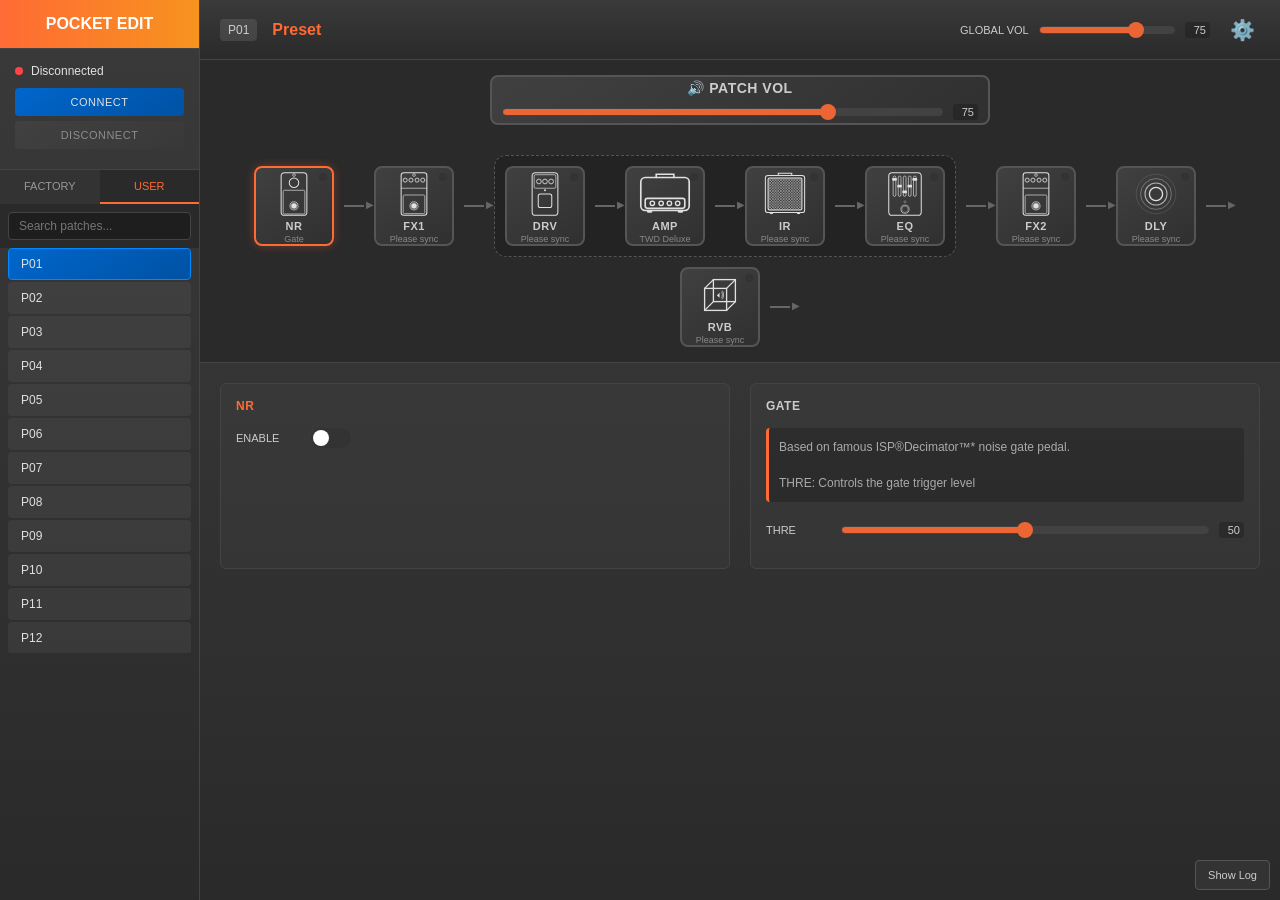
==== commit 53cf2bed: "Added hover-to-input feature to set parameter values without the need first to click on the control." ====
--- a/index.html
+++ b/index.html
@@ -916,7 +916,13 @@
 
 
 
-    </style>
+        /* Additional visual cue for hover-to-focus items */
+    .control-row.hover-focus {
+        background-color: rgba(255, 255, 255, 0.05); /* very subtle highlight */
+        border-radius: 4px;
+        transition: background-color 0.1s ease;
+    }
+</style>
 </head>
 <body>
     <div class="main-container">
@@ -14811,6 +14817,208 @@
 
         }
 
+        // -----------------------------------------------------
+        // HOVER TO FOCUS AND SCROLL LOGIC
+        // -----------------------------------------------------
+        let currentlyHoveredControl = null;
+
+        // Helper function to dispatch 'input' AND 'change' events to simulate native behavior
+        function triggerControlUpdate(element) {
+            const inputEvent = new Event('input', { bubbles: true });
+            element.dispatchEvent(inputEvent);
+            const changeEvent = new Event('change', { bubbles: true });
+            element.dispatchEvent(changeEvent);
+        }
+
+        document.addEventListener('mouseover', (e) => {
+            const validTarget = e.target.closest('.slider, .dropdown-select, .toggle-switch');
+            if (validTarget && !validTarget.disabled && !validTarget.classList.contains('locked')) {
+                currentlyHoveredControl = validTarget;
+                const row = validTarget.closest('.control-row');
+                if (row) row.classList.add('hover-focus');
+            }
+        });
+
+        document.addEventListener('mouseout', (e) => {
+            if (currentlyHoveredControl) {
+                const relatedTarget = e.relatedTarget;
+                if (!currentlyHoveredControl.contains(relatedTarget)) {
+                    const row = currentlyHoveredControl.closest('.control-row');
+                    if (row) row.classList.remove('hover-focus');
+                    currentlyHoveredControl = null;
+                }
+            }
+        });
+
+        // Intercept Wheel
+        document.addEventListener('wheel', (e) => {
+            if (!currentlyHoveredControl) return;
+
+            e.preventDefault(); // Prevent default scroll
+            const direction = e.deltaY > 0 ? -1 : 1; 
+
+            if (currentlyHoveredControl.classList.contains('slider')) {
+                const slider = currentlyHoveredControl;
+                let step = parseFloat(slider.step) || 1;
+                const min = parseFloat(slider.min) || 0;
+                const max = parseFloat(slider.max) || 100;
+                
+                // Allow shift key for finer control if available, but currently step logic works
+                // if (e.shiftKey) step /= 10; 
+
+                let newVal = parseFloat(slider.value) + (direction * step);
+
+                if (newVal > max) newVal = max;
+                if (newVal < min) newVal = min;
+
+                // Format correctly relative to step count to avoid floating point issues like 0.300000004
+                const stepStr = String(step);
+                const decimals = stepStr.includes('.') ? stepStr.split('.')[1].length : 0;
+                newVal = parseFloat(newVal.toFixed(decimals));
+
+                if (slider.value !== String(newVal)) {
+                     slider.value = newVal;
+                     triggerControlUpdate(slider);
+                }
+            }
+            else if (currentlyHoveredControl.classList.contains('dropdown-select')) {
+                const select = currentlyHoveredControl;
+                if (select.options.length === 0) return;
+
+                let selectedIndex = select.selectedIndex - direction; // Same reverse logic
+                if (selectedIndex >= select.options.length) selectedIndex = select.options.length - 1;
+                if (selectedIndex < 0) selectedIndex = 0;
+
+                if (select.selectedIndex !== selectedIndex) {
+                    select.selectedIndex = selectedIndex;
+                    triggerControlUpdate(select);
+                }
+            }
+            else if (currentlyHoveredControl.classList.contains('toggle-switch')) {
+                const toggle = currentlyHoveredControl;
+                // Prevent rapid flipping by recording last flip timestamp
+                const now = Date.now();
+                const lastFlip = parseInt(toggle.dataset.lastWheelFlip || "0");
+                if (now - lastFlip > 200) { 
+                     toggle.click(); 
+                     toggle.dataset.lastWheelFlip = now;
+                }
+            }
+        }, { passive: false }); 
+
+        // Intercept Arrows (Keyboard)
+        document.addEventListener('keydown', (e) => {
+            if (!currentlyHoveredControl) return;
+            // Ignore if user is actively typing in a native input box somewhere else
+            if (document.activeElement && document.activeElement.tagName === 'INPUT' && document.activeElement.type === 'number') {
+                return;
+            }
+
+            let direction = 0;
+            if (e.key === 'ArrowUp' || e.key === 'ArrowRight') direction = 1;
+            if (e.key === 'ArrowDown' || e.key === 'ArrowLeft') direction = -1;
+
+            if (direction !== 0) {
+                e.preventDefault(); // Prevent page scroll
+                
+                if (currentlyHoveredControl.classList.contains('slider')) {
+                    const slider = currentlyHoveredControl;
+                    let step = parseFloat(slider.step) || 1;
+                    const min = parseFloat(slider.min) || 0;
+                    const max = parseFloat(slider.max) || 100;
+                    
+                    let newVal = parseFloat(slider.value) + (direction * step);
+
+                    if (newVal > max) newVal = max;
+                    if (newVal < min) newVal = min;
+
+                    const stepStr = String(step);
+                    const decimals = stepStr.includes('.') ? stepStr.split('.')[1].length : 0;
+                    newVal = parseFloat(newVal.toFixed(decimals));
+
+                    if (slider.value !== String(newVal)) {
+                         slider.value = newVal;
+                         triggerControlUpdate(slider);
+                    }
+                } 
+                else if (currentlyHoveredControl.classList.contains('dropdown-select')) {
+                     const select = currentlyHoveredControl;
+                     let selectedIndex = select.selectedIndex - direction; 
+                     if (selectedIndex >= select.options.length) selectedIndex = select.options.length - 1;
+                     if (selectedIndex < 0) selectedIndex = 0;
+
+                     if (select.selectedIndex !== selectedIndex) {
+                        select.selectedIndex = selectedIndex;
+                        triggerControlUpdate(select);
+                     }
+                } 
+                else if (currentlyHoveredControl.classList.contains('toggle-switch')) {
+                    // Direction doesn't matter for toggles on key press, just flip it
+                    const toggle = currentlyHoveredControl;
+                    const now = Date.now();
+                    const lastFlip = parseInt(toggle.dataset.lastKeyFlip || "0");
+                    if (now - lastFlip > 200) { 
+                         toggle.click(); 
+                         toggle.dataset.lastKeyFlip = now;
+                    }
+                }
+            }
+        });
+
+        // Prevent exact default navigation on mousedown for buttons 3 and 4
+        document.addEventListener('mousedown', (e) => {
+            if (currentlyHoveredControl && (e.button === 3 || e.button === 4)) {
+                e.preventDefault(); 
+            }
+        });
+
+        // Intercept Mouse 4/5 on mouseup
+        document.addEventListener('mouseup', (e) => {
+            if (!currentlyHoveredControl) return;
+
+            let direction = 0;
+            if (e.button === 3) direction = -1; // Mouse 4 (Backward)
+            if (e.button === 4) direction = 1;  // Mouse 5 (Forward)
+
+            if (direction !== 0) {
+                e.preventDefault();
+                
+                if (currentlyHoveredControl.classList.contains('slider')) {
+                    const slider = currentlyHoveredControl;
+                    let step = parseFloat(slider.step) || 1;
+                    const min = parseFloat(slider.min) || 0;
+                    const max = parseFloat(slider.max) || 100;
+                    let newVal = parseFloat(slider.value) + (direction * step);
+
+                    if (newVal > max) newVal = max;
+                    if (newVal < min) newVal = min;
+
+                    const stepStr = String(step);
+                    const decimals = stepStr.includes('.') ? stepStr.split('.')[1].length : 0;
+                    newVal = parseFloat(newVal.toFixed(decimals));
+
+                    if (slider.value !== String(newVal)) {
+                         slider.value = newVal;
+                         triggerControlUpdate(slider);
+                    }
+                } 
+                else if (currentlyHoveredControl.classList.contains('dropdown-select')) {
+                    const select = currentlyHoveredControl;
+                    let idx = select.selectedIndex - direction;
+                    if (idx < 0) idx = 0;
+                    if (idx >= select.options.length) idx = select.options.length - 1;
+
+                    if (select.selectedIndex !== idx) {
+                        select.selectedIndex = idx;
+                        triggerControlUpdate(select);
+                    }
+                } 
+                else if (currentlyHoveredControl.classList.contains('toggle-switch')) {
+                    currentlyHoveredControl.click();
+                }
+            }
+        });
+
         document.addEventListener('DOMContentLoaded', () => {
             window.bleEditor = new SonicakeBLEEditor();
             window.bleEditor.startEditor(); // Automatically start the editor on page load
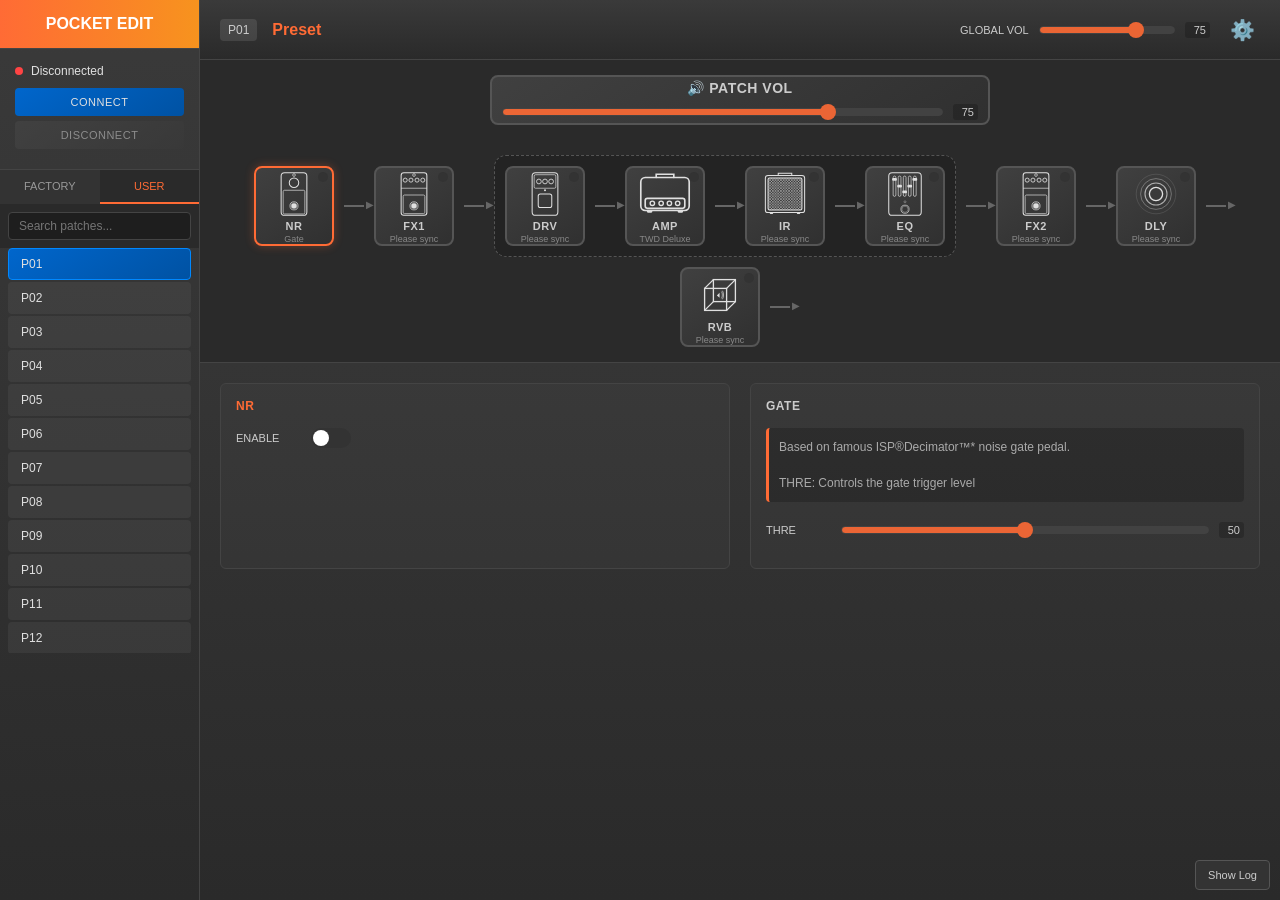
==== commit 6d6fec81: "Merge branch 'suckyble:main' into hover_to_input" ====
--- a/index.html
+++ b/index.html
@@ -307,16 +307,36 @@
 
         .module-status {
             position: absolute;
-            top: 5px;
-            right: 5px;
-            width: 8px;
-            height: 8px;
+            top: 4px;
+            right: 4px;
+            width: 10px;
+            height: 10px;
             border-radius: 50%;
             background: #333;
+            cursor: pointer;
+            transition: transform 0.1s ease, box-shadow 0.1s ease;
+        }
+
+        /* for larger clickable area */
+        .module-status::before {
+            content: '';
+            position: absolute;
+            top: -6px;
+            right: -6px;
+            bottom: -6px;
+            left: -6px;
+        }
+
+        .module-status:hover {
+            box-shadow: 0 0 6px rgba(255,255,255,0.3);
         }
 
         .module-status.on {
             background: #44ff44;
+        }
+
+        .module-status.on:hover {
+            box-shadow: 0 0 8px rgba(68,255,68,0.7);
         }
 
         .chain-connector {
@@ -11714,7 +11734,11 @@
                     this.advancedSettingsPanel.classList.toggle('visible');
                 });
                 this.moduleElements.forEach(module => {
-                    module.addEventListener('click', () => {
+                    module.addEventListener('click', event => {
+                        if (event.target.closest('.module-status')) {
+                            // Click was on the status indicator, so we ignore it here and let the status click handler manage it.
+                            return;
+                        }
                         this.selectModule(parseInt(module.dataset.moduleId, 10));
                     });
                 });
@@ -11856,6 +11880,18 @@
 
                 document.body.addEventListener('click', event => {
                     const target = event.target;
+                    if (target.classList.contains('module-status') && target.id.startsWith('module-status-')) {
+                        // This click is on the status indicator, so we handle the toggle for enabling/disabling the module here.
+                        event.preventDefault();
+                        event.stopPropagation();
+                        const moduleId = parseInt(target.id.split('-')[2], 10);
+                        const enableToggle = document.getElementById(`module-enable-${moduleId}`);
+                        if (enableToggle && !enableToggle.classList.contains('locked')) {
+                            enableToggle.classList.toggle('on');
+                            this.sendModuleState(moduleId, enableToggle.classList.contains('on'));
+                        }
+                        return;
+                    }
                     if (target.classList.contains('toggle-switch') && !target.id.startsWith('amp-clone-mode')) {
                         if (target.classList.contains('locked')) return;
                          if (target.id && target.id.startsWith('module-enable-')) {
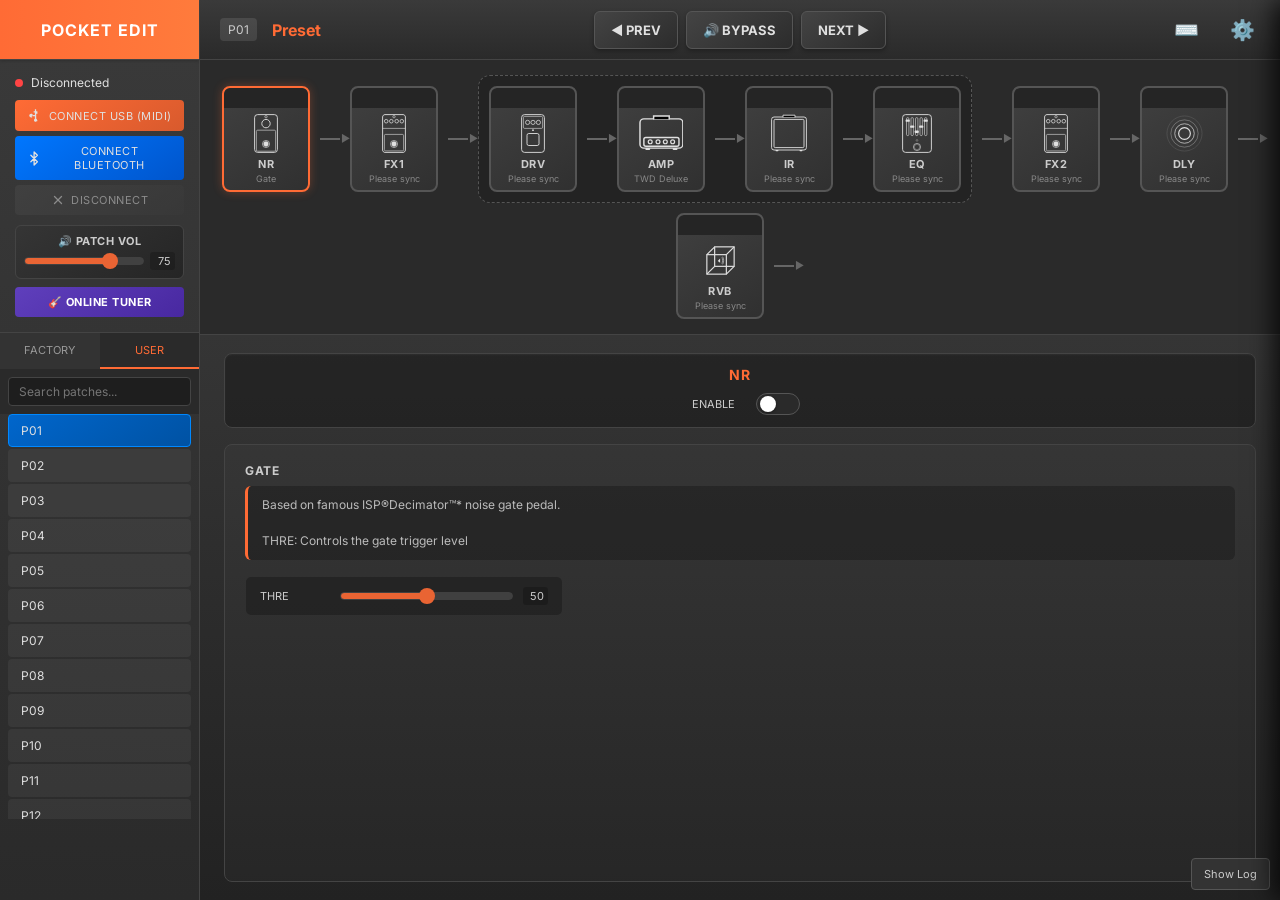
==== commit 51d67242: "Add files via upload" ====
--- a/index.html
+++ b/index.html
@@ -1,12006 +1,13396 @@
 <!DOCTYPE html>
 <html lang="en">
+
 <head>
-    <meta charset="UTF-8">
-    <meta name="viewport" content="width=device-width, initial-scale=1.0">
-    <title>Pocket Edit</title>
-    <style>
-        * {
-            margin: 0;
-            padding: 0;
-            box-sizing: border-box;
-        }
-
-        body {
-            font-family: 'Segoe UI', Tahoma, Geneva, Verdana, sans-serif;
-            background: linear-gradient(145deg, #2a2a2a, #1e1e1e);
-            color: #e0e0e0;
-            min-height: 100vh;
-            overflow-x: auto;
-        }
-
-        .main-container {
-            display: flex;
-            height: 100vh;
-        }
-
-        /* Left Sidebar */
-        .sidebar {
-            width: 200px;
-            background: linear-gradient(180deg, #3a3a3a, #2a2a2a);
-            border-right: 1px solid #444;
-            display: flex;
-            flex-direction: column;
-        }
-
-        .sidebar-header {
-            padding: 15px;
-            background: linear-gradient(90deg, #ff6b35, #f7931e);
-            color: white;
-            font-weight: bold;
-            text-align: center;
-            border-bottom: 1px solid #444;
-        }
-
-        .connection-panel {
-            padding: 15px;
-            border-bottom: 1px solid #444;
-        }
-
-        .connection-status {
-            display: flex;
-            align-items: center;
-            gap: 8px;
-            margin-bottom: 10px;
-            font-size: 12px;
-        }
-
-        .status-dot {
-            width: 8px;
-            height: 8px;
-            border-radius: 50%;
-            background: #ff4444;
-        }
-
-        .status-dot.connected {
-            background: #44ff44;
-        }
-
-        .btn {
-            width: 100%;
-            padding: 8px 12px;
-            border: none;
-            border-radius: 4px;
-            background: linear-gradient(145deg, #4a4a4a, #3a3a3a);
-            color: #e0e0e0;
-            cursor: pointer;
-            font-size: 11px;
-            text-transform: uppercase;
-            letter-spacing: 0.5px;
-            margin-bottom: 5px;
-            transition: all 0.2s ease;
-        }
-
-        .btn:hover:not(:disabled) {
-            background: linear-gradient(145deg, #5a5a5a, #4a4a4a);
-            transform: translateY(-1px);
-        }
-
-        .btn:disabled {
-            opacity: 0.5;
-            cursor: not-allowed;
-        }
-
-        .btn-primary {
-            background: linear-gradient(145deg, #0066cc, #0052a3);
-        }
-
-        .btn-primary:hover:not(:disabled) {
-            background: linear-gradient(145deg, #0077dd, #0066cc);
-        }
-
-        .patch-list {
-            flex: 1;
-            display: flex;
-            flex-direction: column;
-            overflow: hidden;
-        }
-
-        .patch-tabs {
-            display: flex;
-            flex-shrink: 0;
-        }
-
-        .patch-tab-btn {
-            flex: 1;
-            padding: 10px;
-            background: #333;
-            border: none;
-            border-bottom: 2px solid #333;
-            color: #999;
-            cursor: pointer;
-            font-size: 11px;
-            text-transform: uppercase;
-            transition: all 0.2s ease;
-        }
-
-        .patch-tab-btn:hover {
-            background: #444;
-        }
-
-        .patch-tab-btn.active {
-            color: #ff6b35;
-            background: #2a2a2a;
-            border-bottom-color: #ff6b35;
-        }
-
-        .patch-search-container {
-            padding: 8px;
-            background: #2a2a2a;
-            flex-shrink: 0;
-        }
-
-        #patchSearchInput {
-            width: 100%;
-            padding: 6px 10px;
-            background: #1e1e1e;
-            border: 1px solid #444;
-            border-radius: 4px;
-            color: #e0e0e0;
-            font-size: 12px;
-        }
-
-        .patch-items-container {
-            flex: 1;
-            overflow-y: auto;
-            padding: 0 8px 8px 8px;
-            max-height: 45vh; 
-        }
-
-        .patch-item {
-            padding: 8px 12px;
-            background: rgba(255, 255, 255, 0.05);
-            border: 1px solid transparent;
-            border-radius: 4px;
-            margin-bottom: 2px;
-            cursor: pointer;
-            font-size: 12px;
-            transition: all 0.2s ease;
-            white-space: nowrap;
-            overflow: hidden;
-            text-overflow: ellipsis;
-        }
-
-        .patch-item:hover {
-            background: rgba(255, 255, 255, 0.1);
-            border-color: #666;
-        }
-
-        .patch-item.selected {
-            background: linear-gradient(145deg, #0066cc, #0052a3);
-            border-color: #0088ff;
-        }
-
-        /* Main Content Area */
-        .main-content {
-            flex: 1;
-            display: flex;
-            flex-direction: column;
-            background: #2a2a2a;
-        }
-
-        .top-bar {
-            height: 60px;
-            background: linear-gradient(180deg, #3a3a3a, #2a2a2a);
-            border-bottom: 1px solid #444;
-            display: flex;
-            align-items: center;
-            padding: 0 20px;
-            justify-content: space-between;
-        }
-
-        .patch-info {
-            display: flex;
-            align-items: center;
-            gap: 15px;
-        }
-
-        .patch-name {
-            font-size: 16px;
-            font-weight: bold;
-            color: #ff6b35;
-        }
-
-        .patch-number {
-            background: rgba(255, 255, 255, 0.1);
-            padding: 4px 8px;
-            border-radius: 4px;
-            font-size: 12px;
-            color: #ccc;
-        }
-
-        /* Signal Chain */
-        .signal-chain {
-            padding: 15px 20px;
-            display: flex;
-            flex-direction: column;
-            gap: 15px;
-            justify-content: center;
-            border-bottom: 1px solid #444; /* Added separator */
-        }
-
-        .chain-flow {
-            display: flex;
-            align-items: center;
-            justify-content: center;
-            gap: 10px;
-            flex-wrap: wrap;
-        }
-
-        .chain-module {
-            width: 80px;
-            height: 80px;
-            background: linear-gradient(145deg, #404040, #303030);
-            border: 2px solid #555;
-            border-radius: 8px;
-            display: flex;
-            flex-direction: column;
-            align-items: center;
-            justify-content: center;
-            cursor: pointer;
-            transition: all 0.2s ease;
-            position: relative;
-        }
-
-        .chain-module:hover {
-            border-color: #777;
-            transform: translateY(-2px);
-        }
-
-        .chain-module.active {
-            border-color: #ff6b35;
-            box-shadow: 0 0 10px rgba(255, 107, 53, 0.3);
-        }
-
-        .chain-module.disabled {
-            opacity: 0.4;
-            border-color: #333;
-        }
-
-        .chain-module.dragging {
-            opacity: 0.5;
-            background: #555;
-        }
-
-        #fixed-chain-block {
-            display: flex;
-            align-items: center;
-            gap: 10px;
-            background: rgba(0,0,0,0.15);
-            border: 1px dashed #555;
-            border-radius: 12px;
-            padding: 10px;
-        }
-
-        #chain-terminator {
-            width: 0;
-            height: 0;
-            padding: 0;
-            margin: 0;
-            border: none;
-            font-size: 0;
-        }
-
-        .module-name {
-            font-size: 11px;
-            font-weight: bold;
-            text-transform: uppercase;
-            letter-spacing: 0.5px;
-            color: #ccc;
-        }
-
-        .module-type {
-            font-size: 9px;
-            color: #888;
-            margin-top: 2px;
-        }
-
-        .module-status {
-            position: absolute;
-            top: 4px;
-            right: 4px;
-            width: 10px;
-            height: 10px;
-            border-radius: 50%;
-            background: #333;
-            cursor: pointer;
-            transition: transform 0.1s ease, box-shadow 0.1s ease;
-        }
-
-        /* for larger clickable area */
-        .module-status::before {
-            content: '';
-            position: absolute;
-            top: -6px;
-            right: -6px;
-            bottom: -6px;
-            left: -6px;
-        }
-
-        .module-status:hover {
-            box-shadow: 0 0 6px rgba(255,255,255,0.3);
-        }
-
-        .module-status.on {
-            background: #44ff44;
-        }
-
-        .module-status.on:hover {
-            box-shadow: 0 0 8px rgba(68,255,68,0.7);
-        }
-
-        .chain-connector {
-            width: 20px;
-            height: 2px;
-            background: #666;
-            position: relative;
-        }
-
-        .chain-connector::after {
-            content: '▶';
-            position: absolute;
-            right: -10px;
-            top: -6px;
-            color: #666;
-            font-size: 10px;
-        }
-
-        /* Effects Panel */
-        .effects-panel {
-            background: linear-gradient(180deg, #353535, #2a2a2a);
-            padding: 20px;
-            flex: 1;
-            overflow-y: auto;
-        }
-
-        .effect-description {
-            font-size: 12px;
-            color: #aaa;
-            margin-bottom: 20px;
-            line-height: 1.5;
-            background: rgba(0,0,0,0.2);
-            padding: 10px;
-            border-radius: 4px;
-            border-left: 3px solid #ff6b35;
-        }
-
-        .effect-controls {
-            display: none;
-        }
-
-        .effect-controls.active {
-            display: grid;
-            grid-template-columns: repeat(auto-fit, minmax(250px, 1fr));
-            gap: 20px;
-        }
-
-        .control-section {
-            background: rgba(255, 255, 255, 0.02);
-            border: 1px solid #444;
-            border-radius: 6px;
-            padding: 15px;
-        }
-
-        .control-section h4 {
-            color: #ff6b35;
-            font-size: 12px;
-            text-transform: uppercase;
-            margin-bottom: 15px;
-            letter-spacing: 0.5px;
-        }
-
-        .control-row {
-            display: flex;
-            align-items: center;
-            gap: 15px;
-            margin-bottom: 15px;
-        }
-
-        .control-label {
-            min-width: 60px;
-            font-size: 11px;
-            color: #ccc;
-            text-transform: uppercase;
-        }
-
-        .toggle-switch {
-            width: 40px;
-            height: 20px;
-            background: #333;
-            border-radius: 10px;
-            position: relative;
-            cursor: pointer;
-            transition: background-color 0.2s ease;
-        }
-
-        .toggle-switch.on {
-            background: #ff6b35;
-        }
-
-        .toggle-switch::after {
-            content: '';
-            position: absolute;
-            top: 2px;
-            left: 2px;
-            width: 16px;
-            height: 16px;
-            background: white;
-            border-radius: 50%;
-            transition: transform 0.2s ease;
-        }
-
-        .toggle-switch.on::after {
-            transform: translateX(20px);
-        }
-
-        .toggle-switch.locked {
-            cursor: not-allowed;
-            opacity: 0.7;
-        }
-
-        .dropdown-select {
-            background: #333;
-            border: 1px solid #555;
-            border-radius: 4px;
-            color: #e0e0e0;
-            padding: 5px 10px;
-            font-size: 11px;
-            cursor: pointer;
-            width: 100%;
-        }
-
-        .slider-container {
-            display: flex;
-            align-items: center;
-            width: 100%;
-            gap: 10px;
-        }
-
-        .slider {
-            -webkit-appearance: none;
-            appearance: none;
-            width: 100%;
-            height: 8px;
-            background: linear-gradient(to right, #ff6b35 var(--progress, 0%), #2a2a2a var(--progress, 0%));
-            outline: none;
-            opacity: 0.9;
-            transition: opacity .2s;
-            border-radius: 4px;
-            border: 1px solid #444;
-            cursor: pointer;
-        }
-
-        .slider:hover {
-            opacity: 1;
-        }
-
-        .slider::-webkit-slider-thumb {
-            -webkit-appearance: none;
-            appearance: none;
-            width: 16px;
-            height: 16px;
-            background: #ff6b35;
-            cursor: pointer;
-            border-radius: 50%;
-        }
-
-        .slider::-moz-range-thumb {
-            width: 16px;
-            height: 16px;
-            background: #ff6b35;
-            cursor: pointer;
-            border-radius: 50%;
-        }
-
-        .slider-value {
-            font-size: 11px;
-            color: #ccc;
-            min-width: 25px;
-            text-align: right;
-            background: rgba(0,0,0,0.2);
-            padding: 2px 4px;
-            border-radius: 3px;
-        }
-
-        .slider-value-input {
-            width: 35px; /* Adjust width as needed */
-            font-size: 11px;
-            color: #e0e0e0;
-            background: #1e1e1e;
-            border: 1px solid #ff6b35;
-            border-radius: 3px;
-            text-align: right;
-            padding: 1px 3px;
-        }
-
-        /* Log Panel */
-        .log-panel {
-            position: fixed;
-            bottom: 0;
-            right: 0;
-            width: 500px;
-            height: 350px;
-            background: rgba(0, 0, 0, 0.9);
-            border: 1px solid #444;
-            border-radius: 6px 6px 0 0;
-            display: none;
-            flex-direction: column;
-            z-index: 1000;
-        }
-
-        .log-panel.visible {
-            display: flex;
-        }
-
-        .log-header {
-            padding: 10px;
-            background: #333;
-            border-bottom: 1px solid #444;
-            display: flex;
-            justify-content: space-between;
-            align-items: center;
-        }
-
-        .log-header h4 {
-            font-size: 12px;
-            color: #ccc;
-            text-transform: uppercase;
-        }
-
-        .log-toggle {
-            position: fixed;
-            bottom: 10px;
-            right: 10px;
-            padding: 8px 12px;
-            background: #333;
-            border: 1px solid #555;
-            border-radius: 4px;
-            color: #ccc;
-            cursor: pointer;
-            font-size: 11px;
-            z-index: 1001;
-        }
-
-        .log-content {
-            flex: 1;
-            padding: 10px;
-            overflow-y: auto;
-            font-family: 'Courier New', monospace;
-            font-size: 10px;
-            line-height: 1.4;
-        }
-
-        .log-entry {
-            margin-bottom: 2px;
-            display: flex;
-            gap: 10px;
-        }
-
-        .log-time {
-            color: #666;
-            min-width: 60px;
-        }
-
-        .log-type {
-            color: #888;
-            min-width: 50px;
-            font-weight: bold;
-        }
-
-        .log-type.sent { color: #4a9eff; }
-        .log-type.received { color: #4aff9e; }
-        .log-type.error { color: #ff4a4a; }
-        .log-type.info { color: #cccccc; }
-
-        .log-message {
-            color: #ccc;
-        }
-
-        .manual-command-panel {
-            display: flex;
-            gap: 10px;
-            align-items: center;
-            background: #333;
-            padding: 8px 10px;
-            border-bottom: 1px solid #444;
-        }
-
-        #manualCommandInput {
-            background: #2a2a2a;
-            border: 1px solid #555;
-            color: #e0e0e0;
-            padding: 6px 10px;
-            border-radius: 4px;
-            font-size: 11px;
-            width: 100%;
-            font-family: 'Courier New', Courier, monospace;
-        }
-
-        #sendManualCommandBtn {
-            width: auto;
-            margin-bottom: 0;
-            flex-shrink: 0;
-        }
-
-        .chain-connector.is-last-connector {
-            visibility: hidden;
-        }
-
-        .global-volume-control {
-            display: flex;
-            align-items: center;
-            gap: 10px;
-            width: 250px;
-        }
-
-        .global-volume-control .control-label {
-            font-size: 11px;
-            color: #ccc;
-            text-transform: uppercase;
-            min-width: fit-content;
-        }
-
-        /* New container for the patch volume slider */
-        .patch-volume-container {
-            display: flex;
-            justify-content: center;
-            align-items: center;
-            padding: 15px 20px;
-        }
-
-        .patch-volume-module {
-            width: 50%;
-            max-width: 500px;
-            height: 50px;
-            background: linear-gradient(145deg, #404040, #303030);
-            border: 2px solid #555;
-            border-radius: 8px;
-            display: flex;
-            flex-direction: column;
-            align-items: center;
-            justify-content: center;
-            transition: all 0.2s ease;
-            position: relative;
-            padding: 10px;
-            gap: 8px;
-        }
-
-        .patch-volume-module .module-name {
-            font-size: 14px;
-            font-weight: bold;
-            color: #ccc;
-        }
-
-        .patch-volume-module .slider-container {
-            width: 100%;
-        }
-        /* Add these new styles to your existing <style> block */
-        .settings-btn {
-            background: none;
-            border: none;
-            color: #ccc;
-            font-size: 20px;
-            cursor: pointer;
-            padding: 5px;
-            margin-left: 15px;
-        }
-        .settings-btn:hover {
-            color: #ff6b35;
-        }
-
-        .advanced-settings-panel {
-            position: fixed;
-            top: 65px; /* Position below the top bar */
-            right: 20px;
-            width: 300px;
-            background: linear-gradient(145deg, #3a3a3a, #2a2a2a);
-            border: 1px solid #444;
-            border-radius: 6px;
-            z-index: 1002;
-            padding: 20px;
-            box-shadow: 0 5px 15px rgba(0,0,0,0.5);
-            display: none; /* Hidden by default */
-        }
-
-        .advanced-settings-panel.visible {
-            display: block; /* Shown when this class is added */
-        }
-
-        .advanced-settings-panel h4 {
-            color: #ff6b35;
-            font-size: 12px;
-            text-transform: uppercase;
-            margin-bottom: 20px;
-            letter-spacing: 0.5px;
-        }
-
-        .module-icon {
-            margin-top: 4px;
-            margin-bottom: 4px; /* Adds a little space between the icon and the text */
-        }
-
-        .patch-items-container.locked {
-            opacity: 0.5;
-            pointer-events: none;
-            cursor: wait;
-        }
-
-        .debug-buttons-panel {
-            padding: 8px 10px 0 10px;
-            display: flex;
-            flex-wrap: wrap;
-            gap: 5px;
-            background: #333;
-            border-bottom: 1px solid #444;
-        }
-
-        .debug-buttons-panel .btn {
-            width: auto;
-            flex-grow: 1;
-            margin-bottom: 0;
-            padding: 4px 6px; 
-        }
-
-      /* Main container for the entire tap tempo section */
-        .tap-tempo-section {
-            margin-top: 30px;
-            padding-top: 20px;
-            border-top: 1px solid #555;
-        }
-
-        /* Grid layout for the main components */
-        .tap-grid {
-            display: grid;
-            grid-template-columns: 1fr 1fr;
-            gap: 15px;
-            align-items: center;
-        }
-
-        /* Styling for the BPM and Delay Time display boxes */
-        .tap-display {
-            background-color: #222;
-            border-radius: 6px;
-            padding: 10px;
-            border: 1px solid #444;
-        }
-
-        /* BPM and Delay Time text input styling */
-        .bpm-input {
-            width: 100%;
-            background-color: transparent;
-            border: none;
-            /* Color updated to match the slider's active color */
-            color: #ff6b35;
-            font-size: 1.5em;
-            font-weight: 700;
-            font-family: "Courier New", Courier, monospace;
-            text-align: center;
-            padding: 0;
-        }
-
-        /* Removes the number input arrows in Chrome/Safari */
-        .bpm-input::-webkit-outer-spin-button,
-        .bpm-input::-webkit-inner-spin-button {
-            -webkit-appearance: none;
-            margin: 0;
-        }
-
-        /* Removes the number input arrows in Firefox */
-        .bpm-input[type=number] {
-            -moz-appearance: textfield;
-        }
-
-        /* Subtle background highlight when the BPM input is focused */
-        .bpm-input:focus {
-            outline: none;
-            background-color: rgba(247, 147, 30, 0.1);
-        }
-
-        /* "BPM" and "Delay Time" labels under the displays */
-        .display-label {
-            font-size: 0.7em;
-            color: #999;
-            text-transform: uppercase;
-            display: block;
-            margin-top: 2px;
-        }
-
-        /* Main "TAP" button styling */
-        .tap-button {
-            grid-column: 1 / -1;
-            padding: 1rem;
-            font-size: 1.2rem;
-            font-weight: bold;
-            color: #fff;
-            /* Updated background to a neutral gray */
-            background-color: #555;
-            border: 1px solid #777;
-            border-radius: 6px;
-            cursor: pointer;
-            transition: background-color 0.1s ease-out, box-shadow 0.1s ease-out, color 0.1s ease-out;
-        }
-
-        /* "TAP" button active (pressed) state */
-        .tap-button:active {
-            /* Updated to the primary slider color */
-            background-color: #ff6b35;
-            transform: scale(0.98);
-        }
-
-        /* Visual indicator for the BPM beat */
-       .tap-button.beat-flash {
-            /* The text will flash to the active orange color */
-            color: #ff6b35;
-        }
-
-        /* Container for the note division buttons (1/4, 1/8, etc.) */
-        .note-divisions {
-            grid-column: 1 / -1;
-            display: flex;
-            justify-content: space-between;
-            gap: 8px;
-        }
-
-        /* Individual note division button styling */
-        .note-btn {
-            flex-grow: 1;
-            padding: 0.6rem 0;
-            font-size: 0.9rem;
-            color: #ccc;
-            background-color: #4f4f4f;
-            border: 1px solid #555;
-            border-radius: 5px;
-            cursor: pointer;
-            transition: all 0.2s;
-        }
-
-        /* Active note division button styling */
-        .note-btn.active {
-            /* Updated to the primary slider color */
-            background-color: #ff6b35;
-            color: #fff;
-            /* A slightly brighter orange for the border */
-            border-color: #ff6b35;
-            font-weight: bold;
-        }
-
-        .bpm-input.out-of-range {
-            /* This animation will run when the class is active */
-            animation: flash-red 0.8s infinite;
-        }
-
-        /* This defines the flashing animation itself */
-        @keyframes flash-red {
-            0% { background-color: transparent; }
-            50% { background-color: #9d2c2c; } /* A dark red flash */
-            100% { background-color: transparent; }
-        }
-
-        #delay-time-ms-7 {
-            font-size: 1.2em;
-            color: #ccc;
-            transition: color 0.2s ease; /* Optional: adds a smooth fade to red */
-        }
-
-        /* USB MIDI Device Selection Styles */
-        .usb-device-pair {
-            padding: 12px;
-            margin-bottom: 8px;
-            background: #2a2a2a;
-            border: 2px solid #444;
-            border-radius: 4px;
-            cursor: pointer;
-            transition: all 0.2s ease;
-        }
-
-        .usb-device-pair:hover {
-            border-color: #666;
-            background: #333;
-        }
-
-        .usb-device-pair.selected {
-            border-color: #ff6b35;
-            background: rgba(255, 107, 53, 0.1);
-        }
-
-        .usb-device-pair-title {
-            font-weight: bold;
-            color: #ff6b35;
-            margin-bottom: 6px;
-            font-size: 12px;
-        }
-
-        .usb-device-io {
-            font-size: 11px;
-            color: #aaa;
-            margin: 2px 0;
-            padding-left: 12px;
-        }
-
-        .usb-device-io-label {
-            color: #888;
-            font-weight: bold;
-            min-width: 50px;
-            display: inline-block;
-        }
-
-
-
-        /* Additional visual cue for hover-to-focus items */
+  <meta charset="UTF-8">
+  <meta name="viewport" content="width=device-width, initial-scale=1.0">
+  <title>Pocket Edit</title>
+  <link rel="preconnect" href="https://fonts.googleapis.com">
+  <link rel="preconnect" href="https://fonts.gstatic.com" crossorigin>
+  <link href="https://fonts.googleapis.com/css2?family=Inter:wght@300;400;500;600;700&display=swap" rel="stylesheet">
+  <style>
+    :root {
+      --accent-color: #ff6b35;
+      --accent-color-secondary: #f7931e;
+      --accent-color-dark: #d9531e;
+    }
+
+    *, body, button, input, select, textarea {
+      margin: 0;
+      padding: 0;
+      box-sizing: border-box;
+      font-family: 'Inter', -apple-system, BlinkMacSystemFont, 'Segoe UI', Roboto, Helvetica, Arial, sans-serif;
+    }
+
+    body {
+      background: linear-gradient(145deg, #2a2a2a, #1e1e1e);
+      color: #e0e0e0;
+      min-height: 100vh;
+      overflow-x: auto;
+    }
+
+    .main-container {
+      display: flex;
+      height: 100vh;
+    }
+
+    /* Left Sidebar */
+    .sidebar {
+      width: 200px;
+      background: linear-gradient(180deg, #3a3a3a, #2a2a2a);
+      border-right: 1px solid #444;
+      display: flex;
+      flex-direction: column;
+    }
+
+    .sidebar-header {
+      height: 60px;
+      display: flex;
+      align-items: center;
+      justify-content: center;
+      background: linear-gradient(90deg, var(--accent-color, #ff6b35), var(--accent-color-secondary, #f7931e));
+      color: white;
+      font-weight: bold;
+      font-size: 16px;
+      letter-spacing: 1px;
+      text-align: center;
+      border-bottom: 1px solid #444;
+      box-shadow: 0 1px 3px rgba(0, 0, 0, 0.2);
+    }
+
+    .connection-panel {
+      padding: 15px;
+      border-bottom: 1px solid #444;
+    }
+
+    .connection-status {
+      display: flex;
+      align-items: center;
+      gap: 8px;
+      margin-bottom: 10px;
+      font-size: 12px;
+    }
+
+    .status-dot {
+      width: 8px;
+      height: 8px;
+      border-radius: 50%;
+      background: #ff4444;
+    }
+
+    .status-dot.connected {
+      background: #44ff44;
+    }
+
+    .btn {
+      width: 100%;
+      padding: 8px 12px;
+      border: none;
+      border-radius: 4px;
+      background: linear-gradient(145deg, #4a4a4a, #3a3a3a);
+      color: #e0e0e0;
+      cursor: pointer;
+      font-size: 11px;
+      text-transform: uppercase;
+      letter-spacing: 0.5px;
+      margin-bottom: 5px;
+      transition: all 0.2s ease;
+    }
+
+    .btn:hover:not(:disabled) {
+      background: linear-gradient(145deg, #5a5a5a, #4a4a4a);
+      transform: translateY(-1px);
+    }
+
+    .btn:disabled {
+      opacity: 0.5;
+      cursor: not-allowed;
+    }
+
+    .btn-primary {
+      background: linear-gradient(145deg, #0066cc, #0052a3);
+    }
+
+    .btn-primary:hover:not(:disabled) {
+      background: linear-gradient(145deg, #0077dd, #0066cc);
+    }
+
+    .patch-list {
+      flex: 1;
+      display: flex;
+      flex-direction: column;
+      overflow: hidden;
+    }
+
+    .patch-tabs {
+      display: flex;
+      flex-shrink: 0;
+    }
+
+    .patch-tab-btn {
+      flex: 1;
+      padding: 10px;
+      background: #333;
+      border: none;
+      border-bottom: 2px solid #333;
+      color: #999;
+      cursor: pointer;
+      font-size: 11px;
+      text-transform: uppercase;
+      transition: all 0.2s ease;
+    }
+
+    .patch-tab-btn:hover {
+      background: #444;
+    }
+
+    .patch-tab-btn.active {
+      color: var(--accent-color, #ff6b35);
+      background: #2a2a2a;
+      border-bottom-color: var(--accent-color, #ff6b35);
+    }
+
+    .patch-search-container {
+      padding: 8px;
+      background: #2a2a2a;
+      flex-shrink: 0;
+    }
+
+    #patchSearchInput {
+      width: 100%;
+      padding: 6px 10px;
+      background: #1e1e1e;
+      border: 1px solid #444;
+      border-radius: 4px;
+      color: #e0e0e0;
+      font-size: 12px;
+    }
+
+    .patch-items-container {
+      flex: 1;
+      overflow-y: auto;
+      padding: 0 8px 8px 8px;
+      max-height: 45vh;
+    }
+
+    .patch-item {
+      padding: 8px 12px;
+      background: rgba(255, 255, 255, 0.05);
+      border: 1px solid transparent;
+      border-radius: 4px;
+      margin-bottom: 2px;
+      cursor: pointer;
+      font-size: 12px;
+      transition: all 0.2s ease;
+      white-space: nowrap;
+      overflow: hidden;
+      text-overflow: ellipsis;
+    }
+
+    .patch-item:hover {
+      background: rgba(255, 255, 255, 0.1);
+      border-color: #666;
+    }
+
+    .patch-item.selected {
+      background: linear-gradient(145deg, #0066cc, #0052a3);
+      border-color: #0088ff;
+    }
+
+    /* Main Content Area */
+    .main-content {
+      flex: 1;
+      display: flex;
+      flex-direction: column;
+      background: #2a2a2a;
+    }
+
+    .top-bar {
+      height: 60px;
+      background: linear-gradient(180deg, #3a3a3a, #2a2a2a);
+      border-bottom: 1px solid #444;
+      display: flex;
+      align-items: center;
+      justify-content: space-between;
+      padding: 0 20px;
+      position: relative;
+    }
+
+    .top-bar-left {
+      display: flex;
+      align-items: center;
+      gap: 12px;
+    }
+
+    .patch-info {
+      display: flex;
+      align-items: center;
+      gap: 15px;
+    }
+
+    .patch-name {
+      font-size: 16px;
+      font-weight: bold;
+      color: var(--accent-color, #ff6b35);
+    }
+
+    .patch-number {
+      background: rgba(255, 255, 255, 0.1);
+      padding: 4px 8px;
+      border-radius: 4px;
+      font-size: 12px;
+      color: #ccc;
+    }
+
+    .top-bar-patch-nav {
+      display: flex;
+      align-items: center;
+      gap: 8px;
+      position: absolute;
+      left: 50%;
+      transform: translateX(-50%);
+    }
+
+    .top-nav-btn {
+      background: linear-gradient(145deg, #444444, #2c2c2c);
+      border: 1px solid #555555;
+      color: #e0e0e0;
+      padding: 0 16px;
+      height: 38px;
+      border-radius: 6px;
+      font-size: 13px;
+      font-weight: 700;
+      cursor: pointer;
+      display: flex;
+      align-items: center;
+      justify-content: center;
+      gap: 6px;
+      transition: all 0.2s ease;
+      user-select: none;
+      box-shadow: 0 2px 4px rgba(0, 0, 0, 0.3);
+    }
+
+    .top-nav-btn:hover {
+      background: linear-gradient(145deg, #555555, #3a3a3a);
+      border-color: #777777;
+      color: #ffffff;
+      transform: translateY(-1px);
+      box-shadow: 0 3px 6px rgba(0, 0, 0, 0.4);
+    }
+
+    .top-nav-btn:active {
+      transform: translateY(0);
+      background: #222222;
+    }
+
+    .top-nav-btn.bypassed {
+      background: linear-gradient(145deg, #cc2222, #991111) !important;
+      border-color: #ff4444 !important;
+      color: #ffffff !important;
+    }
+
+    @media (max-width: 800px) {
+      .top-bar-center {
+        position: static;
+        transform: none;
+      }
+    }
+
+    @media (max-width: 600px) and (orientation: portrait) {
+      .top-bar-patch-nav {
+        display: none;
+      }
+    }
+
+    /* Signal Chain */
+    .signal-chain {
+      padding: 15px 20px;
+      display: flex;
+      flex-direction: column;
+      gap: 15px;
+      justify-content: center;
+      border-bottom: 1px solid #444;
+      /* Added separator */
+    }
+
+    .chain-flow {
+      display: flex;
+      align-items: center;
+      justify-content: center;
+      gap: 10px;
+      flex-wrap: wrap;
+    }
+
+    .chain-module {
+      width: 88px;
+      height: 106px;
+      background: linear-gradient(145deg, #404040, #303030);
+      border: 2px solid #555;
+      border-radius: 8px;
+      display: flex;
+      flex-direction: column;
+      align-items: center;
+      justify-content: flex-end;
+      padding: 24px 4px 6px 4px;
+      cursor: pointer;
+      transition: all 0.2s ease;
+      position: relative;
+      overflow: hidden;
+    }
+
+    .chain-module:hover {
+      border-color: #777;
+      transform: translateY(-2px);
+    }
+
+    .chain-module.active {
+      border-color: var(--accent-color, #ff6b35);
+      box-shadow: 0 0 10px rgba(255, 107, 53, 0.3);
+    }
+
+    .chain-module.disabled {
+      opacity: 0.4;
+      border-color: #333;
+    }
+
+    .chain-module.dragging {
+      opacity: 0.5;
+      background: #555;
+    }
+
+    #fixed-chain-block {
+      display: flex;
+      align-items: center;
+      gap: 10px;
+      background: rgba(0, 0, 0, 0.15);
+      border: 1px dashed #555;
+      border-radius: 12px;
+      padding: 10px;
+    }
+
+    #chain-terminator {
+      width: 0;
+      height: 0;
+      padding: 0;
+      margin: 0;
+      border: none;
+      font-size: 0;
+    }
+
+    .module-name {
+      font-size: 11px;
+      font-weight: bold;
+      text-transform: uppercase;
+      letter-spacing: 0.5px;
+      color: #ccc;
+    }
+
+    .module-type {
+      font-size: 9px;
+      color: #888;
+      margin-top: 2px;
+    }
+
+    .module-status {
+      position: absolute;
+      top: 0;
+      left: 0;
+      right: 0;
+      width: 100%;
+      height: 20px;
+      border-top-left-radius: 6px;
+      border-top-right-radius: 6px;
+      background: #252525;
+      cursor: pointer;
+      transition: background-color 0.15s ease, box-shadow 0.15s ease;
+      z-index: 2;
+    }
+
+    .module-status:hover {
+      box-shadow: 0 2px 6px rgba(255, 255, 255, 0.4);
+    }
+
+    .module-status.on {
+      background: #44ff44;
+      box-shadow: 0 0 10px rgba(68, 255, 68, 0.8);
+    }
+
+    .module-status.on:hover {
+      box-shadow: 0 0 12px rgba(68, 255, 68, 1);
+    }
+
+    .chain-connector {
+      width: 20px;
+      height: 2px;
+      background: #666;
+      position: relative;
+    }
+
+    .chain-connector::after {
+      content: '▶';
+      position: absolute;
+      right: -10px;
+      top: -6px;
+      color: #666;
+      font-size: 10px;
+    }
+
+    /* Effects Panel */
+    .effects-panel {
+      background: linear-gradient(180deg, #353535, #222222);
+      padding: 18px 24px;
+      flex: 1;
+      overflow-y: auto;
+      display: flex;
+      flex-direction: column;
+      min-height: 0;
+    }
+
+    .effect-description {
+      font-size: 12px;
+      color: #bbb;
+      margin-bottom: 12px;
+      line-height: 1.5;
+      background: rgba(0, 0, 0, 0.25);
+      padding: 10px 14px;
+      border-radius: 6px;
+      border-left: 3px solid var(--accent-color, #ff6b35);
+    }
+
+    .effect-controls {
+      display: none;
+    }
+
+    .effect-controls.active {
+      display: flex;
+      flex-direction: column;
+      gap: 16px;
+      width: 100%;
+      flex: 1;
+    }
+
+    .effect-controls>.control-section:first-child {
+      display: flex;
+      flex-direction: column;
+      align-items: center;
+      gap: 10px;
+      padding: 12px 18px;
+      background: rgba(0, 0, 0, 0.3);
+      border: 1px solid #444;
+      border-radius: 8px;
+      box-shadow: inset 0 1px 2px rgba(255, 255, 255, 0.05);
+      flex: 0 0 auto;
+      text-align: center;
+    }
+
+    .effect-controls>.control-section:first-child h4.module-title {
+      margin: 0;
+      font-size: 14px;
+      font-weight: bold;
+      color: var(--accent-color, #ff6b35);
+      letter-spacing: 0.8px;
+      text-transform: uppercase;
+      text-align: center;
+    }
+
+    .top-header-content {
+      display: flex;
+      align-items: center;
+      justify-content: center;
+      gap: 16px 24px;
+      width: 100%;
+      flex-wrap: wrap;
+    }
+
+    .top-header-left {
+      display: flex;
+      align-items: center;
+      justify-content: center;
+      gap: 20px;
+      flex-wrap: wrap;
+    }
+
+    .top-header-right {
+      display: flex;
+      align-items: center;
+      justify-content: center;
+      gap: 10px;
+    }
+
+    .top-header-section .inline-control {
+      margin-bottom: 0;
+      width: auto;
+      gap: 10px;
+    }
+
+    .top-header-right .dropdown-select {
+      min-width: 160px;
+      max-width: 280px;
+    }
+
+    .control-section {
+      background: rgba(255, 255, 255, 0.02);
+      border: 1px solid #444;
+      border-radius: 8px;
+      padding: 18px 20px;
+      flex: 1;
+      display: flex;
+      flex-direction: column;
+      min-width: 0;
+      width: 100%;
+      box-sizing: border-box;
+    }
+
+    .control-section h4 {
+      color: var(--accent-color, #ff6b35);
+      font-size: 12px;
+      text-transform: uppercase;
+      margin-bottom: 15px;
+      letter-spacing: 0.5px;
+    }
+
+    .params-grid {
+      display: grid;
+      grid-template-columns: repeat(auto-fill, minmax(250px, 1fr));
+      gap: 12px 18px;
+      width: 100%;
+      margin-top: 4px;
+      flex: 1;
+      align-content: start;
+    }
+
+    .control-row {
+      display: flex;
+      align-items: center;
+      gap: 15px;
+      margin-bottom: 15px;
+      width: 100%;
+      min-width: 0;
+      box-sizing: border-box;
+    }
+
+    .control-row.param-card {
+      background: rgba(0, 0, 0, 0.25);
+      border: 1px solid rgba(255, 255, 255, 0.06);
+      border-radius: 6px;
+      padding: 10px 14px;
+      margin-bottom: 0;
+      width: 100%;
+      box-sizing: border-box;
+      transition: border-color 0.15s ease, background-color 0.15s ease;
+    }
+
+    .control-row.param-card:hover {
+      border-color: rgba(255, 107, 53, 0.35);
+      background: rgba(0, 0, 0, 0.35);
+    }
+
+    .control-label {
+      min-width: 65px;
+      flex-shrink: 0;
+      font-size: 11px;
+      color: #ccc;
+      text-transform: uppercase;
+    }
+
+    .toggle-switch,
+    .custom-setting-toggle {
+      width: 44px;
+      height: 22px;
+      background: #2a2a2a;
+      border: 1px solid #555;
+      border-radius: 12px;
+      position: relative;
+      cursor: pointer;
+      flex-shrink: 0;
+      transition: all 0.2s ease;
+      display: inline-block;
+      box-sizing: border-box;
+    }
+
+    .toggle-switch.on,
+    .custom-setting-toggle.on {
+      background: var(--accent-color, #ff6b35) !important;
+      border-color: var(--accent-color, #ff6b35) !important;
+      box-shadow: 0 0 8px rgba(255, 107, 53, 0.3);
+    }
+
+    .toggle-switch::after,
+    .custom-setting-toggle .toggle-knob {
+      content: '';
+      position: absolute;
+      top: 2px;
+      left: 3px;
+      width: 16px;
+      height: 16px;
+      background: #ffffff;
+      border-radius: 50%;
+      transition: transform 0.2s ease;
+      box-shadow: 0 1px 3px rgba(0, 0, 0, 0.4);
+    }
+
+    .toggle-switch.on::after,
+    .custom-setting-toggle.on .toggle-knob {
+      transform: translateX(20px);
+    }
+
+    .toggle-switch.locked,
+    .custom-setting-toggle.locked {
+      cursor: not-allowed;
+      opacity: 0.7;
+    }
+
+    .dropdown-select {
+      background: #333;
+      border: 1px solid #555;
+      border-radius: 4px;
+      color: #e0e0e0;
+      padding: 6px 10px;
+      font-size: 11px;
+      cursor: pointer;
+      width: 100%;
+      flex: 1;
+      min-width: 0;
+      box-sizing: border-box;
+    }
+
+    .slider-container {
+      display: flex;
+      align-items: center;
+      width: 100%;
+      flex: 1;
+      min-width: 0;
+      gap: 10px;
+    }
+
+    .slider {
+      -webkit-appearance: none;
+      appearance: none;
+      width: 100%;
+      height: 8px;
+      background: linear-gradient(to right, var(--accent-color, #ff6b35) var(--progress, 0%), #2a2a2a var(--progress, 0%));
+      outline: none;
+      opacity: 0.9;
+      transition: opacity .2s;
+      border-radius: 4px;
+      border: 1px solid #444;
+      cursor: pointer;
+    }
+
+    .slider:hover {
+      opacity: 1;
+    }
+
+    .slider::-webkit-slider-thumb {
+      -webkit-appearance: none;
+      appearance: none;
+      width: 16px;
+      height: 16px;
+      background: var(--accent-color, #ff6b35);
+      cursor: pointer;
+      border-radius: 50%;
+    }
+
+    .slider::-moz-range-thumb {
+      width: 16px;
+      height: 16px;
+      background: var(--accent-color, #ff6b35);
+      cursor: pointer;
+      border-radius: 50%;
+    }
+
+    .slider-value {
+      font-size: 11px;
+      color: #ccc;
+      min-width: 25px;
+      text-align: right;
+      background: rgba(0, 0, 0, 0.2);
+      padding: 2px 4px;
+      border-radius: 3px;
+    }
+
+    .slider-value-input {
+      width: 35px;
+      /* Adjust width as needed */
+      font-size: 11px;
+      color: #e0e0e0;
+      background: #1e1e1e;
+      border: 1px solid var(--accent-color, #ff6b35);
+      border-radius: 3px;
+      text-align: right;
+      padding: 1px 3px;
+    }
+
+    /* Log Panel */
+    .log-panel {
+      position: fixed;
+      bottom: 0;
+      right: 0;
+      width: 500px;
+      height: 350px;
+      background: rgba(0, 0, 0, 0.9);
+      border: 1px solid #444;
+      border-radius: 6px 6px 0 0;
+      display: none;
+      flex-direction: column;
+      z-index: 1000;
+    }
+
+    .log-panel.visible {
+      display: flex;
+    }
+
+    .log-header {
+      padding: 10px;
+      background: #333;
+      border-bottom: 1px solid #444;
+      display: flex;
+      justify-content: space-between;
+      align-items: center;
+    }
+
+    .log-header h4 {
+      font-size: 12px;
+      color: #ccc;
+      text-transform: uppercase;
+    }
+
+    .log-toggle {
+      position: fixed;
+      bottom: 10px;
+      right: 10px;
+      padding: 8px 12px;
+      background: #333;
+      border: 1px solid #555;
+      border-radius: 4px;
+      color: #ccc;
+      cursor: pointer;
+      font-size: 11px;
+      z-index: 1001;
+    }
+
+    .log-content {
+      flex: 1;
+      padding: 10px;
+      overflow-y: auto;
+      font-family: 'Courier New', monospace;
+      font-size: 10px;
+      line-height: 1.4;
+    }
+
+    .log-entry {
+      margin-bottom: 2px;
+      display: flex;
+      gap: 10px;
+    }
+
+    .log-time {
+      color: #666;
+      min-width: 60px;
+    }
+
+    .log-type {
+      color: #888;
+      min-width: 50px;
+      font-weight: bold;
+    }
+
+    .log-type.sent {
+      color: #4a9eff;
+    }
+
+    .log-type.received {
+      color: #4aff9e;
+    }
+
+    .log-type.error {
+      color: #ff4a4a;
+    }
+
+    .log-type.info {
+      color: #cccccc;
+    }
+
+    .log-message {
+      color: #ccc;
+    }
+
+    .manual-command-panel {
+      display: flex;
+      gap: 10px;
+      align-items: center;
+      background: #333;
+      padding: 8px 10px;
+      border-bottom: 1px solid #444;
+    }
+
+    #manualCommandInput {
+      background: #2a2a2a;
+      border: 1px solid #555;
+      color: #e0e0e0;
+      padding: 6px 10px;
+      border-radius: 4px;
+      font-size: 11px;
+      width: 100%;
+      font-family: 'Courier New', Courier, monospace;
+    }
+
+    #sendManualCommandBtn {
+      width: auto;
+      margin-bottom: 0;
+      flex-shrink: 0;
+    }
+
+    .chain-connector.is-last-connector {
+      visibility: hidden;
+    }
+
+    .global-volume-control {
+      display: flex;
+      align-items: center;
+      gap: 10px;
+      width: 250px;
+    }
+
+    .global-volume-control .control-label {
+      font-size: 11px;
+      color: #ccc;
+      text-transform: uppercase;
+      min-width: fit-content;
+    }
+
+    /* Container for the patch volume slider inside sidebar */
+    .patch-volume-container {
+      display: flex;
+      justify-content: center;
+      align-items: center;
+      margin-top: 10px;
+      width: 100%;
+    }
+
+    .patch-volume-module {
+      width: 100%;
+      background: linear-gradient(145deg, #353535, #252525);
+      border: 1px solid #444;
+      border-radius: 6px;
+      display: flex;
+      flex-direction: column;
+      align-items: center;
+      justify-content: center;
+      transition: all 0.2s ease;
+      position: relative;
+      padding: 8px;
+      gap: 4px;
+      box-sizing: border-box;
+    }
+
+    .patch-volume-module .module-name {
+      font-size: 11px;
+      font-weight: bold;
+      color: #ccc;
+      letter-spacing: 0.5px;
+    }
+
+    .patch-volume-module .slider-container {
+      width: 100%;
+      display: flex;
+      align-items: center;
+      gap: 6px;
+    }
+
+    /* Add these new styles to your existing <style> block */
+    .settings-btn {
+      background: none;
+      border: none;
+      color: #ccc;
+      font-size: 20px;
+      cursor: pointer;
+      padding: 5px;
+      margin-left: 15px;
+    }
+
+    .settings-btn:hover {
+      color: #ff6b35;
+    }
+
+    .advanced-settings-panel {
+      position: fixed;
+      top: 65px;
+      /* Position below the top bar */
+      right: 20px;
+      width: 300px;
+      background: linear-gradient(145deg, #3a3a3a, #2a2a2a);
+      border: 1px solid #444;
+      border-radius: 6px;
+      z-index: 100000;
+      padding: 20px;
+      box-shadow: 0 5px 15px rgba(0, 0, 0, 0.5);
+      display: none;
+      /* Hidden by default */
+    }
+
+    .advanced-settings-panel.visible {
+      display: block;
+      /* Shown when this class is added */
+    }
+
+    /* ⚙️ Advanced Settings Slide-Over Drawer (Matching Patches Sidebar) */
+    #advancedSettingsPanel {
+      position: fixed !important;
+      top: 0 !important;
+      right: 0 !important;
+      width: 310px !important;
+      max-width: 85vw !important;
+      height: 100vh !important;
+      height: 100dvh !important;
+      max-height: 100vh !important;
+      background: #1c1c1c !important;
+      z-index: 9000 !important;
+      box-shadow: -5px 0 25px rgba(0, 0, 0, 0.85) !important;
+      border-left: 2px solid var(--accent-color, #ff6b35) !important;
+      border-right: none !important;
+      border-top: none !important;
+      border-bottom: none !important;
+      border-radius: 0 !important;
+      transform: translateX(100%) !important;
+      transition: transform 0.3s cubic-bezier(0.4, 0, 0.2, 1) !important;
+      opacity: 1 !important;
+      overflow-y: auto !important;
+      padding: 20px 18px 80px 18px !important;
+      display: block !important;
+      box-sizing: border-box !important;
+    }
+
+    #advancedSettingsPanel.visible {
+      transform: translateX(0) !important;
+    }
+
+    .advanced-settings-panel h4 {
+      color: #ff6b35;
+      font-size: 12px;
+      text-transform: uppercase;
+      margin-bottom: 20px;
+      letter-spacing: 0.5px;
+    }
+
+    .module-icon {
+      max-width: 58px;
+      max-height: 44px;
+      width: auto;
+      height: auto;
+      margin-top: 2px;
+      margin-bottom: 4px;
+    }
+
+    .patch-items-container.locked {
+      opacity: 0.5;
+      pointer-events: none;
+      cursor: wait;
+    }
+
+    .shortcut-item {
+      display: flex;
+      align-items: center;
+      justify-content: space-between;
+      padding: 5px 0;
+      font-size: 12px;
+      color: #ddd;
+      border-bottom: 1px dashed #3a3a3a;
+    }
+
+    .shortcut-item:last-child {
+      border-bottom: none;
+    }
+
+    .key-badge {
+      background: #444;
+      border: 1px solid #666;
+      border-bottom-color: #888;
+      border-radius: 4px;
+      padding: 2px 6px;
+      font-size: 11px;
+      font-family: Consolas, Monaco, monospace;
+      font-weight: bold;
+      color: #ff6b35;
+      box-shadow: 0 2px 3px rgba(0, 0, 0, 0.4);
+      margin-left: 2px;
+      display: inline-block;
+    }
+
+    .debug-buttons-panel {
+      padding: 8px 10px 0 10px;
+      display: flex;
+      flex-wrap: wrap;
+      gap: 5px;
+      background: #333;
+      border-bottom: 1px solid #444;
+    }
+
+    .debug-buttons-panel .btn {
+      width: auto;
+      flex-grow: 1;
+      margin-bottom: 0;
+      padding: 4px 6px;
+    }
+
+    /* Main container for the entire tap tempo section */
+    .tap-tempo-section {
+      margin-top: 30px;
+      padding-top: 20px;
+      border-top: 1px solid #555;
+    }
+
+    /* Grid layout for the main components */
+    .tap-grid {
+      display: grid;
+      grid-template-columns: 1fr 1fr;
+      gap: 15px;
+      align-items: center;
+    }
+
+    /* Styling for the BPM and Delay Time display boxes */
+    .tap-display {
+      background-color: #222;
+      border-radius: 6px;
+      padding: 10px;
+      border: 1px solid #444;
+    }
+
+    /* BPM and Delay Time text input styling */
+    .bpm-input {
+      width: 100%;
+      background-color: transparent;
+      border: none;
+      /* Color updated to match the slider's active color */
+      color: var(--accent-color, #ff6b35);
+      font-size: 1.5em;
+      font-weight: 700;
+      font-family: "Courier New", Courier, monospace;
+      text-align: center;
+      padding: 0;
+    }
+
+    /* Removes the number input arrows in Chrome/Safari */
+    .bpm-input::-webkit-outer-spin-button,
+    .bpm-input::-webkit-inner-spin-button {
+      -webkit-appearance: none;
+      margin: 0;
+    }
+
+    /* Removes the number input arrows in Firefox */
+    .bpm-input[type=number] {
+      -moz-appearance: textfield;
+    }
+
+    /* Subtle background highlight when the BPM input is focused */
+    .bpm-input:focus {
+      outline: none;
+      background-color: rgba(247, 147, 30, 0.1);
+    }
+
+    /* "BPM" and "Delay Time" labels under the displays */
+    .display-label {
+      font-size: 0.7em;
+      color: #999;
+      text-transform: uppercase;
+      display: block;
+      margin-top: 2px;
+    }
+
+    /* Main "TAP" button styling */
+    .tap-button {
+      grid-column: 1 / -1;
+      padding: 1rem;
+      font-size: 1.2rem;
+      font-weight: bold;
+      color: #fff;
+      /* Updated background to a neutral gray */
+      background-color: #555;
+      border: 1px solid #777;
+      border-radius: 6px;
+      cursor: pointer;
+      transition: background-color 0.1s ease-out, box-shadow 0.1s ease-out, color 0.1s ease-out;
+    }
+
+    /* "TAP" button active (pressed) state */
+    .tap-button:active {
+      /* Updated to the primary slider color */
+      background-color: var(--accent-color, #ff6b35);
+      transform: scale(0.98);
+    }
+
+    /* Visual indicator for the BPM beat */
+    .tap-button.beat-flash {
+      /* The text will flash to the active orange color */
+      color: var(--accent-color, #ff6b35);
+    }
+
+    /* Container for the note division buttons (1/4, 1/8, etc.) */
+    .note-divisions {
+      grid-column: 1 / -1;
+      display: flex;
+      justify-content: space-between;
+      gap: 8px;
+    }
+
+    /* Individual note division button styling */
+    .note-btn {
+      flex-grow: 1;
+      padding: 0.6rem 0;
+      font-size: 0.9rem;
+      color: #ccc;
+      background-color: #4f4f4f;
+      border: 1px solid #555;
+      border-radius: 5px;
+      cursor: pointer;
+      transition: all 0.2s;
+    }
+
+    /* Active note division button styling */
+    .note-btn.active {
+      /* Updated to the primary slider color */
+      background-color: var(--accent-color, #ff6b35);
+      color: #fff;
+      /* A slightly brighter orange for the border */
+      border-color: var(--accent-color, #ff6b35);
+      font-weight: bold;
+    }
+
+    .bpm-input.out-of-range {
+      /* This animation will run when the class is active */
+      animation: flash-red 0.8s infinite;
+    }
+
+    /* This defines the flashing animation itself */
+    @keyframes flash-red {
+      0% {
+        background-color: transparent;
+      }
+
+      50% {
+        background-color: #9d2c2c;
+      }
+
+      /* A dark red flash */
+      100% {
+        background-color: transparent;
+      }
+    }
+
+    #delay-time-ms-7 {
+      font-size: 1.2em;
+      color: #ccc;
+      transition: color 0.2s ease;
+      /* Optional: adds a smooth fade to red */
+    }
+
+    /* USB MIDI Device Selection Styles */
+    .usb-device-pair {
+      padding: 12px;
+      margin-bottom: 8px;
+      background: #2a2a2a;
+      border: 2px solid #444;
+      border-radius: 4px;
+      cursor: pointer;
+      transition: all 0.2s ease;
+    }
+
+    .usb-device-pair:hover {
+      border-color: #666;
+      background: #333;
+    }
+
+    .usb-device-pair.selected {
+      border-color: var(--accent-color, #ff6b35);
+      background: rgba(255, 107, 53, 0.1);
+    }
+
+    .usb-device-pair-title {
+      font-weight: bold;
+      color: var(--accent-color, #ff6b35);
+      margin-bottom: 6px;
+      font-size: 12px;
+    }
+
+    .usb-device-io {
+      font-size: 11px;
+      color: #aaa;
+      margin: 2px 0;
+      padding-left: 12px;
+    }
+
+    .usb-device-io-label {
+      color: #888;
+      font-weight: bold;
+      min-width: 50px;
+      display: inline-block;
+    }
+
+
+
+    /* Additional visual cue for hover-to-focus items */
     .control-row.hover-focus {
-        background-color: rgba(255, 255, 255, 0.05); /* very subtle highlight */
-        border-radius: 4px;
-        transition: background-color 0.1s ease;
-    }
-</style>
+      background-color: rgba(255, 255, 255, 0.05);
+      /* very subtle highlight */
+      border-radius: 4px;
+      transition: background-color 0.1s ease;
+    }
+
+    /* --- MOBILE RESPONSIVE LAYOUT (<= 768px) --- */
+    .mobile-sidebar-toggle-btn {
+      display: none;
+      background: linear-gradient(145deg, var(--accent-color, #ff6b35), var(--accent-color-dark, #e05520));
+      color: white;
+      border: 1px solid rgba(255, 255, 255, 0.2);
+      padding: 6px 12px;
+      border-radius: 4px;
+      font-size: 11px;
+      font-weight: bold;
+      cursor: pointer;
+      align-items: center;
+      gap: 6px;
+      margin-right: 8px;
+      flex-shrink: 0;
+    }
+
+    @media (max-width: 768px) {
+      .mobile-sidebar-toggle-btn {
+        display: inline-flex;
+      }
+
+      .main-container {
+        flex-direction: column;
+        height: auto;
+        min-height: 100vh;
+        width: 100%;
+        overflow-x: hidden;
+      }
+
+      .sidebar {
+        position: fixed !important;
+        top: 0 !important;
+        left: 0 !important;
+        width: 290px !important;
+        max-width: 85vw !important;
+        height: 100vh !important;
+        height: 100dvh !important;
+        max-height: 100vh !important;
+        background: #1c1c1c !important;
+        z-index: 9000 !important;
+        box-shadow: 5px 0 25px rgba(0, 0, 0, 0.85);
+        border-right: 2px solid var(--accent-color, #ff6b35) !important;
+        border-bottom: none !important;
+        transform: translateX(-100%) !important;
+        transition: transform 0.3s cubic-bezier(0.4, 0, 0.2, 1) !important;
+        opacity: 1 !important;
+        overflow-y: auto !important;
+        padding: 12px 10px 80px 10px !important;
+        display: block !important;
+        box-sizing: border-box !important;
+      }
+
+      .sidebar.open-mobile {
+        transform: translateX(0) !important;
+      }
+
+      .main-content {
+        width: 100% !important;
+        flex: 1;
+        min-width: 0;
+      }
+
+      .signal-chain {
+        padding: 4px 0;
+        width: 100%;
+        box-sizing: border-box;
+        overflow: hidden;
+        background: rgba(0, 0, 0, 0.2);
+        border-bottom: 1px solid #333;
+      }
+
+      .chain-flow {
+        display: flex;
+        align-items: center;
+        justify-content: flex-start;
+        flex-wrap: nowrap !important;
+        overflow-x: auto !important;
+        overflow-y: hidden;
+        padding: 8px 12px;
+        gap: 6px;
+        scroll-behavior: smooth;
+        -webkit-overflow-scrolling: touch;
+      }
+
+      .chain-flow::-webkit-scrollbar {
+        height: 4px;
+      }
+
+      .chain-flow::-webkit-scrollbar-track {
+        background: rgba(0, 0, 0, 0.3);
+        border-radius: 2px;
+      }
+
+      .chain-flow::-webkit-scrollbar-thumb {
+        background: var(--accent-color, #ff6b35);
+        border-radius: 2px;
+      }
+
+      .chain-module {
+        flex-shrink: 0 !important;
+        width: 74px !important;
+        height: 92px !important;
+        padding: 18px 2px 4px 2px !important;
+      }
+
+      .chain-module .module-name {
+        font-size: 11px !important;
+      }
+
+      .chain-module .module-type {
+        font-size: 9px !important;
+      }
+
+      .chain-connector {
+        flex-shrink: 0 !important;
+        width: 14px !important;
+      }
+
+      #fixed-chain-block {
+        flex-shrink: 0 !important;
+        display: flex;
+        align-items: center;
+        gap: 6px;
+        padding: 4px 6px;
+        background: rgba(255, 107, 53, 0.08);
+        border: 1.5px dashed var(--accent-color, #ff6b35);
+        border-radius: 10px;
+      }
+
+      .effects-panel {
+        padding: 10px;
+        width: 100%;
+        box-sizing: border-box;
+      }
+
+      .params-grid {
+        grid-template-columns: 1fr;
+      }
+
+      .top-bar {
+        padding: 0 10px;
+        gap: 6px;
+      }
+
+      .patch-info {
+        gap: 6px;
+        min-width: 0;
+        overflow: hidden;
+      }
+
+      .patch-name {
+        font-size: 13px;
+        white-space: nowrap;
+        overflow: hidden;
+        text-overflow: ellipsis;
+      }
+
+      .global-volume-control {
+        display: none;
+      }
+    }
+
+    /* ⚡ QUICK ACCESS BAR (MOBILE LIVE PERFORMANCE) */
+    .quick-access-bar {
+      display: none;
+      position: fixed;
+      bottom: 0;
+      left: 0;
+      width: 100%;
+      height: 48px;
+      background: linear-gradient(180deg, #2c2c2c, #161616);
+      border-top: 2px solid var(--accent-color, #ff6b35);
+      z-index: 9999;
+      align-items: center;
+      justify-content: space-around;
+      padding: 4px 6px;
+      box-shadow: 0 -4px 12px rgba(0, 0, 0, 0.7);
+    }
+
+    .quick-btn {
+      flex: 1;
+      height: 38px;
+      margin: 0 3px;
+      background: linear-gradient(145deg, #444, #333);
+      border: 1px solid #555;
+      border-radius: 6px;
+      color: #fff;
+      font-size: 11px;
+      font-weight: bold;
+      display: flex;
+      align-items: center;
+      justify-content: center;
+      cursor: pointer;
+      transition: all 0.15s ease;
+      user-select: none;
+      -webkit-tap-highlight-color: transparent;
+    }
+
+    .quick-btn:active {
+      transform: scale(0.95);
+      background: var(--accent-color, #ff6b35);
+    }
+
+    .quick-patches-btn {
+      background: linear-gradient(145deg, var(--accent-color, #ff6b35), var(--accent-color-dark, #d9531e));
+      border-color: var(--accent-color, #ff8555);
+    }
+
+    .quick-bypass-btn.bypassed {
+      background: linear-gradient(145deg, #cc2222, #990000);
+      border-color: #ff4444;
+      color: #fff;
+    }
+
+    @media (max-width: 768px) {
+      .quick-access-bar {
+        display: flex;
+      }
+
+      body {
+        padding-bottom: 50px;
+      }
+    }
+
+    /* 📱 LANDSCAPE MODE OPTIMIZATION (ORIENTATION: LANDSCAPE) */
+    @media (orientation: landscape) and (max-height: 550px) {
+      body {
+        padding-bottom: 48px;
+      }
+
+      .main-container {
+        flex-direction: row;
+        height: calc(100vh - 48px);
+        overflow: hidden;
+      }
+
+      .main-content {
+        width: 100% !important;
+        flex: 1;
+        display: flex;
+        flex-direction: column;
+        height: 100%;
+        overflow: hidden;
+      }
+
+      #editor-container {
+        display: flex;
+        flex-direction: row !important;
+        width: 100%;
+        height: calc(100vh - 48px);
+        overflow: hidden;
+        position: relative;
+      }
+
+      .top-bar {
+        position: absolute;
+        top: 0;
+        left: 0;
+        right: 0;
+        height: 38px;
+        z-index: 10;
+        background: linear-gradient(180deg, #333, #222);
+        border-bottom: 1px solid #444;
+        padding: 0 10px;
+      }
+
+      .signal-chain {
+        width: 340px;
+        flex-shrink: 0;
+        height: 100%;
+        padding-top: 44px;
+        overflow-y: auto;
+        border-right: 1px solid #444;
+        border-bottom: none;
+        box-sizing: border-box;
+      }
+
+      .effects-panel {
+        flex: 1;
+        height: 100%;
+        padding-top: 44px;
+        overflow-y: auto;
+        box-sizing: border-box;
+      }
+
+      .params-grid {
+        grid-template-columns: repeat(auto-fill, minmax(220px, 1fr));
+        gap: 8px 12px;
+      }
+    }
+
+    /* 🎸 Online Tuner Modal Portal */
+    .tuner-modal-overlay {
+      position: fixed;
+      top: 0;
+      left: 0;
+      width: 100vw;
+      height: 100vh;
+      background: rgba(0, 0, 0, 0.8);
+      backdrop-filter: blur(8px);
+      -webkit-backdrop-filter: blur(8px);
+      z-index: 100000;
+      display: flex;
+      justify-content: center;
+      align-items: center;
+      opacity: 0;
+      pointer-events: none;
+      transition: opacity 0.3s ease;
+    }
+
+    .tuner-modal-overlay.active {
+      opacity: 1;
+      pointer-events: auto;
+    }
+
+    .tuner-modal-container {
+      background: linear-gradient(145deg, #282828, #1c1c1c);
+      border: 1.5px solid var(--accent-color, #ff6b35);
+      border-radius: 16px;
+      width: 90%;
+      max-width: 500px;
+      padding: 24px;
+      box-shadow: 0 10px 30px rgba(0, 0, 0, 0.85), 0 0 25px rgba(255, 107, 53, 0.25);
+      transform: scale(0.92);
+      transition: transform 0.3s cubic-bezier(0.34, 1.56, 0.64, 1);
+      position: relative;
+      text-align: center;
+      box-sizing: border-box;
+    }
+
+    .tuner-modal-overlay.active .tuner-modal-container {
+      transform: scale(1);
+    }
+
+    .tuner-modal-header {
+      display: flex;
+      align-items: center;
+      justify-content: space-between;
+      margin-bottom: 20px;
+      padding-bottom: 12px;
+      border-bottom: 1px solid #3a3a3a;
+    }
+
+    .tuner-modal-title {
+      font-size: 18px;
+      font-weight: 700;
+      color: var(--accent-color, #ff6b35);
+      display: flex;
+      align-items: center;
+      gap: 8px;
+    }
+
+    .tuner-modal-close {
+      background: rgba(255, 255, 255, 0.1);
+      border: none;
+      color: #ccc;
+      font-size: 24px;
+      line-height: 1;
+      width: 36px;
+      height: 36px;
+      border-radius: 50%;
+      cursor: pointer;
+      display: flex;
+      align-items: center;
+      justify-content: center;
+      transition: all 0.2s ease;
+    }
+
+    .tuner-modal-close:hover {
+      background: rgba(255, 68, 68, 0.8);
+      color: #fff;
+    }
+
+    .tuner-modal-body #tunerframe {
+      margin: 0 auto;
+      max-width: 452px;
+    }
+
+    .tuner-modal-body #tunerback {
+      border: 2px solid var(--accent-color, #ff6b35);
+      border-radius: 12px;
+      margin: 0 auto 15px auto;
+      background-color: #fff;
+      cursor: pointer;
+      box-shadow: 0 4px 12px rgba(0, 0, 0, 0.4);
+      overflow: hidden;
+    }
+
+    .tuner-modal-body .tuneron {
+      cursor: pointer;
+      display: block;
+      transition: all 0.2s ease;
+      font-size: 18px;
+      font-weight: bold;
+      border: none;
+      color: #fff;
+      background: linear-gradient(145deg, var(--accent-color, #ff6b35), var(--accent-color-dark, #d9531e));
+      border-radius: 8px;
+      padding: 14px 24px;
+      margin: 0 auto;
+      width: 85%;
+      box-shadow: 0 4px 12px rgba(0, 0, 0, 0.3);
+    }
+
+    .tuner-modal-body .tuneron:hover {
+      background: #0B8043;
+    }
+
+    .tuner-credits-link {
+      margin-top: 15px;
+      font-size: 12px;
+      color: #aaa;
+    }
+
+    .tuner-credits-link a {
+      color: var(--accent-color, #ff6b35);
+      text-decoration: none;
+      font-weight: 600;
+    }
+
+    .tuner-credits-link a:hover {
+      text-decoration: underline;
+    }
+  </style>
 </head>
+
 <body>
-    <div class="main-container">
-        <div class="sidebar">
-            <div class="sidebar-header">
-                POCKET EDIT
+  <!-- Reusable SVG Symbols Library -->
+  <svg style="display: none;" xmlns="http://www.w3.org/2000/svg">
+    <defs>
+      <pattern id="meshPattern" patternUnits="userSpaceOnUse" width="8" height="8">
+        <path d="M0 0L8 8ZM8 0L0 8Z" stroke="#888888" stroke-width="0.75" />
+      </pattern>
+    </defs>
+    <g id="svg-module-0">
+      <rect x="2" y="2" width="76" height="126" rx="10" stroke="currentColor" stroke-width="3" fill="none" />
+      <circle cx="40" cy="32" r="14" stroke="currentColor" stroke-width="3" fill="none" />
+      <circle cx="40" cy="100" r="8" fill="currentColor" stroke-width="2" />
+      <circle cx="40" cy="100" r="9" stroke="currentColor" fill="none" />
+      <circle cx="40" cy="100" r="12" stroke="currentColor" stroke-width="2" fill="none" />
+      <rect x="8" y="54" width="64" height="70" rx="4" stroke="currentColor" stroke-width="2" fill="none" />
+      <circle cx="40" cy="9" r="4" stroke="currentColor" stroke-width="2" fill="none" />
+    </g>
+    <g id="svg-module-fx">
+      <path
+        d="M2 10C2 5.58172 5.58172 2 10 2H70C74.4183 2 78 5.58172 78 10V120C78 124.418 74.4183 128 70 128H10C5.58172 128 2 124.418 2 120V10Z"
+        stroke="currentColor" stroke-width="3" fill="none" />
+      <line x1="2" y1="48" x2="78" y2="48" stroke="currentColor" stroke-width="2" />
+      <circle cx="14" cy="24" r="6" stroke="currentColor" stroke-width="2.5" fill="none" />
+      <circle cx="31" cy="24" r="6" stroke="currentColor" stroke-width="2.5" fill="none" />
+      <circle cx="49" cy="24" r="6" stroke="currentColor" stroke-width="2.5" fill="none" />
+      <circle cx="66" cy="24" r="6" stroke="currentColor" stroke-width="2.5" fill="none" />
+      <circle cx="40" cy="100" r="8" fill="currentColor" stroke-width="2" />
+      <circle cx="40" cy="100" r="9" stroke="currentColor" fill="none" />
+      <circle cx="40" cy="100" r="12" stroke="currentColor" stroke-width="2" fill="none" />
+      <rect x="8" y="68" width="64" height="55" rx="4" stroke="currentColor" stroke-width="2" fill="none" />
+      <circle cx="40" cy="9" r="4" stroke="currentColor" stroke-width="2" fill="none" />
+    </g>
+    <g id="svg-module-2">
+      <rect x="2" y="2" width="76" height="126" rx="10" stroke="currentColor" stroke-width="3" fill="none" />
+      <rect x="8" y="8" width="64" height="40" rx="4" stroke="currentColor" stroke-width="2" fill="none" />
+      <circle cx="22" cy="28" r="7" stroke="currentColor" stroke-width="2.5" fill="none" />
+      <circle cx="40" cy="28" r="7" stroke="currentColor" stroke-width="2.5" fill="none" />
+      <circle cx="58" cy="28" r="7" stroke="currentColor" stroke-width="2.5" fill="none" />
+      <rect x="20" y="65" width="40" height="40" rx="6" stroke="currentColor" stroke-width="3" fill="none" />
+      <circle cx="40" cy="54" r="3" fill="currentColor" />
+    </g>
+    <g id="svg-module-3">
+      <rect x="2" y="10" width="88" height="60" rx="8" stroke="currentColor" stroke-width="3" fill="none" />
+      <rect x="10" y="48" width="72" height="18" rx="4" stroke="currentColor" stroke-width="3" fill="none" />
+      <circle cx="23" cy="57" r="4" stroke="currentColor" stroke-width="2.5" fill="none" />
+      <circle cx="39" cy="57" r="4" stroke="currentColor" stroke-width="2.5" fill="none" />
+      <circle cx="54" cy="57" r="4" stroke="currentColor" stroke-width="2.5" fill="none" />
+      <circle cx="69" cy="57" r="4" stroke="currentColor" stroke-width="2.5" fill="none" />
+      <path d="M30 10 V4 H62 V10" stroke="currentColor" stroke-width="3" stroke-linecap="round" />
+      <rect x="13" y="70" width="10" height="4" rx="2" fill="currentColor" />
+      <rect x="69" y="70" width="10" height="4" rx="2" fill="currentColor" />
+    </g>
+    <g id="svg-module-4">
+      <rect x="2" y="10" width="116" height="110" rx="8" stroke="currentColor" stroke-width="3" fill="none" />
+      <rect x="10" y="18" width="100" height="94" rx="4" fill="url(#meshPattern)" />
+      <rect x="10" y="18" width="100" height="94" rx="4" stroke="currentColor" stroke-width="3" fill="none" />
+      <path d="M40 10 V4 H80 V10" stroke="currentColor" stroke-width="3" stroke-linecap="round" />
+      <rect x="15" y="120" width="10" height="4" rx="2" fill="currentColor" />
+      <rect x="95" y="120" width="10" height="4" rx="2" fill="currentColor" />
+    </g>
+    <g id="svg-module-4-locked">
+      <rect x="2" y="10" width="116" height="110" rx="8" stroke="currentColor" stroke-width="3" fill="none" />
+      <rect x="10" y="18" width="100" height="94" rx="4" fill="url(#meshPattern)" />
+      <rect x="10" y="18" width="100" height="94" rx="4" stroke="currentColor" stroke-width="3" fill="none" />
+      <path d="M40 10 V4 H80 V10" stroke="currentColor" stroke-width="3" stroke-linecap="round" />
+      <rect x="15" y="120" width="10" height="4" rx="2" fill="currentColor" />
+      <rect x="95" y="120" width="10" height="4" rx="2" fill="currentColor" />
+      <circle cx="60" cy="65" r="40" stroke="currentColor" stroke-width="3" fill="none" />
+      <line x1="30" y1="100" x2="90" y2="30" stroke="red" stroke-width="5" />
+    </g>
+    <g id="svg-module-5">
+      <rect x="2" y="2" width="96" height="126" rx="10" stroke="currentColor" stroke-width="3" fill="none" />
+      <rect x="15" y="12" width="8" height="60" rx="4" stroke="currentColor" stroke-width="2" fill="none" />
+      <rect x="30" y="12" width="8" height="60" rx="4" stroke="currentColor" stroke-width="2" fill="none" />
+      <rect x="45" y="12" width="8" height="60" rx="4" stroke="currentColor" stroke-width="2" fill="none" />
+      <rect x="60" y="12" width="8" height="60" rx="4" stroke="currentColor" stroke-width="2" fill="none" />
+      <rect x="75" y="12" width="8" height="60" rx="4" stroke="currentColor" stroke-width="2" fill="none" />
+      <rect x="12" y="18" width="14" height="8" rx="3" fill="currentColor" />
+      <rect x="27" y="38" width="14" height="8" rx="3" fill="currentColor" />
+      <rect x="42" y="55" width="14" height="8" rx="3" fill="currentColor" />
+      <rect x="57" y="38" width="14" height="8" rx="3" fill="currentColor" />
+      <rect x="72" y="18" width="14" height="8" rx="3" fill="currentColor" />
+      <circle cx="50" cy="88" r="3" stroke="currentColor" fill="none" />
+      <circle cx="50" cy="110" r="9" stroke="currentColor" fill="none" />
+      <circle cx="50" cy="110" r="12" stroke="currentColor" stroke-width="2" fill="none" />
+    </g>
+    <g id="svg-module-7">
+      <circle cx="50" cy="50" r="15" stroke="currentColor" stroke-width="3" fill="none" />
+      <circle cx="50" cy="50" r="25" stroke="currentColor" stroke-width="2.5" stroke-opacity="0.7" fill="none" />
+      <circle cx="50" cy="50" r="35" stroke="currentColor" stroke-width="2" stroke-opacity="0.4" fill="none" />
+      <circle cx="50" cy="50" r="45" stroke="currentColor" stroke-width="1.5" stroke-opacity="0.2" fill="none" />
+    </g>
+    <g id="svg-module-8">
+      <rect x="15" y="35" width="50" height="50" stroke="currentColor" stroke-width="3" fill="none" />
+      <rect x="35" y="15" width="50" height="50" stroke="currentColor" stroke-width="3" fill="none" />
+      <line x1="15" y1="35" x2="35" y2="15" stroke="currentColor" stroke-width="3" />
+      <line x1="65" y1="35" x2="85" y2="15" stroke="currentColor" stroke-width="3" />
+      <line x1="15" y1="85" x2="35" y2="65" stroke="currentColor" stroke-width="3" />
+      <line x1="65" y1="85" x2="85" y2="65" stroke="currentColor" stroke-width="3" />
+      <path d="M43 51 L49 45 L49 56 Z" fill="currentColor" />
+      <path d="M54 43 C 56 45, 56 55, 54 57" stroke="currentColor" stroke-width="1.5" stroke-linecap="round"
+        fill="none" />
+      <path d="M56 41 C 59 45, 59 55, 56 59" stroke="currentColor" stroke-width="1.5" stroke-linecap="round"
+        fill="none" />
+    </g>
+  </svg>
+
+  <div class="main-container">
+    <div class="sidebar">
+      <div class="sidebar-header">
+        POCKET EDIT
+      </div>
+
+      <div class="connection-panel">
+        <div class="connection-status">
+          <div id="statusDot" class="status-dot"></div>
+          <span id="statusText">Disconnected</span>
+        </div>
+        <button id="connectUsbBtn" class="btn btn-primary"
+          style="margin-bottom: 5px; background: linear-gradient(145deg, var(--accent-color, #ff6b35), var(--accent-color-dark, #e05520)); display: flex; align-items: center; justify-content: center; gap: 6px;">
+          <svg width="15" height="15" viewBox="0 0 24 24" fill="currentColor">
+            <path
+              d="M15 7v-2h-2v-3h-2v3h-2v2h2v4h-3.17c-.42-1.16-1.52-2-2.83-2-1.66 0-3 1.34-3 3s1.34 3 3 3c1.31 0 2.41-.84 2.83-2h3.17v4.17c-.84.42-1.42 1.25-1.42 2.23 0 1.38 1.12 2.5 2.5 2.5s2.5-1.12 2.5-2.5c0-.98-.58-1.81-1.42-2.23v-8.17h2v-2h-2zm-8 7c-.55 0-1-.45-1-1s.45-1 1-1 1 .45 1 1-.45 1-1 1zm8 7c-.28 0-.5-.22-.5-.5s.22-.5.5-.5.5.22.5.5-.22.5-.5.5z" />
+          </svg>
+          Connect USB (MIDI)
+        </button>
+        <button id="connectBleBtn" class="btn btn-primary"
+          style="margin-bottom: 5px; background: linear-gradient(145deg, #0077ff, #0055cc); display: flex; align-items: center; justify-content: center; gap: 6px;">
+          <svg width="15" height="15" viewBox="0 0 24 24" fill="none" stroke="currentColor" stroke-width="2.2"
+            stroke-linecap="round" stroke-linejoin="round">
+            <polyline points="6.5 6.5 17.5 17.5 12 23 12 1 17.5 6.5 6.5 17.5" />
+          </svg>
+          Connect Bluetooth
+        </button>
+        <button id="disconnectBtn" class="btn" disabled
+          style="margin-bottom: 5px; display: flex; align-items: center; justify-content: center; gap: 6px;">
+          <svg width="14" height="14" viewBox="0 0 24 24" fill="none" stroke="currentColor" stroke-width="2.2"
+            stroke-linecap="round" stroke-linejoin="round">
+            <line x1="18" y1="6" x2="6" y2="18" />
+            <line x1="6" y1="6" x2="18" y2="18" />
+          </svg>
+          Disconnect
+        </button>
+        <div class="patch-volume-container">
+          <div class="patch-volume-module">
+            <div class="module-name">🔊 Patch Vol</div>
+            <div class="slider-container">
+              <input type="range" min="0" max="100" value="75" class="slider" data-global-param="presetVolume">
+              <span class="slider-value">75</span>
             </div>
-
-            <div class="connection-panel">
-                <div class="connection-status">
-                    <div id="statusDot" class="status-dot"></div>
-                    <span id="statusText">Disconnected</span>
+          </div>
+        </div>
+        <button id="openOnlineTunerBtn" class="btn" style="margin-top: 8px; margin-bottom: 0; background: linear-gradient(145deg, #5F3FBC, #4828a0); color: white; font-weight: bold; display: flex; align-items: center; justify-content: center; gap: 6px;">🎸 Online tuner</button>
+      </div>
+
+      <div class="patch-list">
+        <div class="patch-tabs">
+          <button id="factoryTabBtn" class="patch-tab-btn">Factory</button>
+          <button id="userTabBtn" class="patch-tab-btn active">User</button>
+        </div>
+        <div class="patch-search-container">
+          <input type="text" id="patchSearchInput" placeholder="Search patches...">
+        </div>
+        <div id="patchListContainer" class="patch-items-container">
+        </div>
+      </div>
+    </div>
+
+    <div class="main-content">
+      <div id="editor-container" style="display: none; height: 100%; flex-direction: column; flex: 1;">
+        <div class="top-bar">
+          <div class="top-bar-left">
+            <button id="mobileSidebarToggle" class="mobile-sidebar-toggle-btn" title="Show/Hide Patches & Connection">📋 Patches</button>
+            <div class="patch-info">
+              <div class="patch-number" id="patchNumber"></div>
+              <div class="patch-name" id="patchName"></div>
+            </div>
+          </div>
+
+          <div class="top-bar-patch-nav">
+            <button id="topPrevPatchBtn" class="top-nav-btn" title="Previous Preset">◀ PREV</button>
+            <button id="topBypassBtn" class="top-nav-btn top-bypass-btn" title="Bypass Preset Volume">🔊 BYPASS</button>
+            <button id="topNextPatchBtn" class="top-nav-btn" title="Next Preset">NEXT ▶</button>
+          </div>
+
+          <div class="top-bar-right" style="display: flex; align-items: center;">
+            <button id="shortcutsBtn" class="settings-btn" title="Keyboard Shortcuts (?)" style="margin-right: 6px;">⌨️</button>
+            <button id="advancedSettingsBtn" class="settings-btn">⚙️</button>
+          </div>
+        </div>
+
+        <div class="signal-chain">
+          <div class="chain-flow">
+            <div class="chain-module" data-module-id="0" draggable="true">
+              <svg class="module-icon" width="80" height="130" viewBox="0 0 80 130">
+                <use href="#svg-module-0" />
+              </svg>
+              <div class="module-status" id="module-status-0"></div>
+              <div class="module-name">NR</div>
+              <div class="module-type">Noise Gate</div>
+            </div>
+            <div class="chain-connector"></div>
+            <div class="chain-module" data-module-id="1" draggable="true">
+              <svg class="module-icon" width="80" height="130" viewBox="0 0 80 130">
+                <use href="#svg-module-fx" />
+              </svg>
+              <div class="module-status" id="module-status-1"></div>
+              <div class="module-name">FX1</div>
+              <div class="module-type">Please sync</div>
+            </div>
+            <div class="chain-connector"></div>
+
+            <div id="fixed-chain-block" draggable="false">
+              <div class="chain-module" data-module-id="2" data-is-fixed="true">
+                <svg class="module-icon" width="80" height="130" viewBox="0 0 80 130">
+                  <use href="#svg-module-2" />
+                </svg>
+                <div class="module-status" id="module-status-2"></div>
+                <div class="module-name">DRV</div>
+                <div class="module-type">Please sync</div>
+              </div>
+              <div class="chain-connector"></div>
+              <div class="chain-module" data-module-id="3" data-is-fixed="true">
+                <svg class="module-icon" width="92" height="80" viewBox="0 0 92 80">
+                  <use href="#svg-module-3" />
+                </svg>
+                <div class="module-status" id="module-status-3"></div>
+                <div class="module-name">AMP</div>
+                <div class="module-type">Please sync</div>
+              </div>
+              <div class="chain-connector"></div>
+              <div class="chain-module" data-module-id="4" data-is-fixed="true">
+                <svg class="module-icon" width="120" height="130" viewBox="0 0 120 130">
+                  <use href="#svg-module-4" />
+                </svg>
+                <div class="module-status" id="module-status-4"></div>
+                <div class="module-name">IR</div>
+                <div class="module-type">Please sync</div>
+              </div>
+              <div class="chain-connector"></div>
+              <div class="chain-module" data-module-id="5" data-is-fixed="true">
+                <svg class="module-icon" width="100" height="130" viewBox="0 0 100 130">
+                  <use href="#svg-module-5" />
+                </svg>
+                <div class="module-status" id="module-status-5"></div>
+                <div class="module-name">EQ</div>
+                <div class="module-type">Please sync</div>
+              </div>
+            </div>
+            <div class="chain-connector"></div>
+
+            <div class="chain-module" data-module-id="6" draggable="true">
+              <svg class="module-icon" width="80" height="130" viewBox="0 0 80 130">
+                <use href="#svg-module-fx" />
+              </svg>
+              <div class="module-status" id="module-status-6"></div>
+              <div class="module-name">FX2</div>
+              <div class="module-type">Please sync</div>
+            </div>
+            <div class="chain-connector"></div>
+            <div class="chain-module" data-module-id="7" draggable="true">
+              <svg class="module-icon" width="100" height="100" viewBox="0 0 100 100">
+                <use href="#svg-module-7" />
+              </svg>
+              <div class="module-status" id="module-status-7"></div>
+              <div class="module-name">DLY</div>
+              <div class="module-type">Please sync</div>
+            </div>
+            <div class="chain-connector"></div>
+            <div class="chain-module" data-module-id="8" draggable="true">
+              <svg class="module-icon" width="100" height="100" viewBox="0 0 100 100">
+                <use href="#svg-module-8" />
+              </svg>
+              <div class="module-status" id="module-status-8"></div>
+              <div class="module-name">RVB</div>
+              <div class="module-type">Please sync</div>
+            </div>
+            <div class="chain-connector"></div>
+            <div id="chain-terminator"></div>
+          </div>
+        </div>
+
+
+        <div class="effects-panel">
+          <div class="effect-controls" id="module-controls-0">
+            <div class="control-section top-header-section">
+              <h4 class="module-title">...</h4>
+              <div class="top-header-content">
+                <div class="top-header-left">
+                  <div class="control-row inline-control">
+                    <div class="control-label">Enable</div>
+                    <div class="toggle-switch" id="module-enable-0"></div>
+                  </div>
                 </div>
-                <button id="connectBtn" class="btn btn-primary">Connect</button>
-                <button id="disconnectBtn" class="btn" disabled>Disconnect</button>
+              </div>
             </div>
-
-            <div class="patch-list">
-                 <div class="patch-tabs">
-                    <button id="factoryTabBtn" class="patch-tab-btn">Factory</button>
-                    <button id="userTabBtn" class="patch-tab-btn active">User</button>
+            <div class="control-section" id="module-params-0"></div>
+          </div>
+
+          <div class="effect-controls" id="module-controls-1">
+            <div class="control-section top-header-section">
+              <h4 class="module-title">...</h4>
+              <div class="top-header-content">
+                <div class="top-header-left">
+                  <div class="control-row inline-control">
+                    <div class="control-label">Enable</div>
+                    <div class="toggle-switch" id="module-enable-1"></div>
+                  </div>
                 </div>
-                <div class="patch-search-container">
-                    <input type="text" id="patchSearchInput" placeholder="Search patches...">
+                <div class="top-header-right">
+                  <div class="control-row inline-control">
+                    <div class="control-label">Type</div>
+                    <select class="dropdown-select" id="module-type-1"></select>
+                  </div>
                 </div>
-                <div id="patchListContainer" class="patch-items-container">
-                    </div>
+              </div>
             </div>
+            <div class="control-section" id="module-params-1"></div>
+          </div>
+
+          <div class="effect-controls" id="module-controls-6">
+            <div class="control-section top-header-section">
+              <h4 class="module-title">...</h4>
+              <div class="top-header-content">
+                <div class="top-header-left">
+                  <div class="control-row inline-control">
+                    <div class="control-label">Enable</div>
+                    <div class="toggle-switch" id="module-enable-6"></div>
+                  </div>
+                </div>
+                <div class="top-header-right">
+                  <div class="control-row inline-control">
+                    <div class="control-label">Type</div>
+                    <select class="dropdown-select" id="module-type-6"></select>
+                  </div>
+                </div>
+              </div>
+            </div>
+            <div class="control-section" id="module-params-6"></div>
+          </div>
+
+          <div class="effect-controls" id="module-controls-2">
+            <div class="control-section top-header-section">
+              <h4 class="module-title">...</h4>
+              <div class="top-header-content">
+                <div class="top-header-left">
+                  <div class="control-row inline-control">
+                    <div class="control-label">Enable</div>
+                    <div class="toggle-switch" id="module-enable-2"></div>
+                  </div>
+                </div>
+                <div class="top-header-right">
+                  <div class="control-row inline-control">
+                    <div class="control-label">Type</div>
+                    <select class="dropdown-select" id="module-type-2"></select>
+                  </div>
+                </div>
+              </div>
+            </div>
+            <div class="control-section" id="module-params-2"></div>
+          </div>
+
+          <div class="effect-controls" id="module-controls-3">
+            <div class="control-section top-header-section">
+              <h4 class="module-title">...</h4>
+              <div class="top-header-content">
+                <div class="top-header-left">
+                  <div class="control-row inline-control">
+                    <div class="control-label">Enable</div>
+                    <div class="toggle-switch" id="module-enable-3"></div>
+                  </div>
+                  <div class="control-row inline-control">
+                    <div class="control-label">Clone Mode</div>
+                    <div class="toggle-switch" id="amp-clone-mode"></div>
+                  </div>
+                </div>
+                <div class="top-header-right">
+                  <div class="control-row inline-control">
+                    <div class="control-label">Model</div>
+                    <select class="dropdown-select" id="module-type-3"></select>
+                  </div>
+                </div>
+              </div>
+            </div>
+            <div class="control-section" id="module-params-3"></div>
+          </div>
+
+          <div class="effect-controls" id="module-controls-4">
+            <div class="control-section top-header-section">
+              <h4 class="module-title">...</h4>
+              <div class="top-header-content">
+                <div class="top-header-left">
+                  <div class="control-row inline-control">
+                    <div class="control-label">Enable</div>
+                    <div class="toggle-switch" id="module-enable-4"></div>
+                  </div>
+                </div>
+                <div class="top-header-right">
+                  <div class="control-row inline-control">
+                    <div class="control-label">Cabinet</div>
+                    <select class="dropdown-select" id="module-type-4"></select>
+                  </div>
+                </div>
+              </div>
+            </div>
+            <div class="control-section" id="module-params-4"></div>
+          </div>
+
+          <div class="effect-controls" id="module-controls-5">
+            <div class="control-section top-header-section">
+              <h4 class="module-title">...</h4>
+              <div class="top-header-content">
+                <div class="top-header-left">
+                  <div class="control-row inline-control">
+                    <div class="control-label">Enable</div>
+                    <div class="toggle-switch" id="module-enable-5"></div>
+                  </div>
+                </div>
+                <div class="top-header-right">
+                  <div class="control-row inline-control">
+                    <div class="control-label">Type</div>
+                    <select class="dropdown-select" id="module-type-5"></select>
+                  </div>
+                </div>
+              </div>
+            </div>
+            <div class="control-section" id="module-params-5"></div>
+          </div>
+
+          <div class="effect-controls" id="module-controls-7">
+            <div class="control-section top-header-section">
+              <h4 class="module-title">...</h4>
+              <div class="top-header-content">
+                <div class="top-header-left">
+                  <div class="control-row inline-control">
+                    <div class="control-label">Enable</div>
+                    <div class="toggle-switch" id="module-enable-7"></div>
+                  </div>
+                </div>
+                <div class="top-header-right">
+                  <div class="control-row inline-control">
+                    <div class="control-label">Type</div>
+                    <select class="dropdown-select" id="module-type-7"></select>
+                  </div>
+                </div>
+              </div>
+            </div>
+            <div class="control-section" id="module-params-7"></div>
+          </div>
+
+          <div class="effect-controls" id="module-controls-8">
+            <div class="control-section top-header-section">
+              <h4 class="module-title">...</h4>
+              <div class="top-header-content">
+                <div class="top-header-left">
+                  <div class="control-row inline-control">
+                    <div class="control-label">Enable</div>
+                    <div class="toggle-switch" id="module-enable-8"></div>
+                  </div>
+                </div>
+                <div class="top-header-right">
+                  <div class="control-row inline-control">
+                    <div class="control-label">Type</div>
+                    <select class="dropdown-select" id="module-type-8"></select>
+                  </div>
+                </div>
+              </div>
+            </div>
+            <div class="control-section" id="module-params-8"></div>
+          </div>
         </div>
-
-        <div class="main-content">
-            <div id="editor-container" style="display: none; height: 100%; flex-direction: column; flex: 1;">
-                <div class="top-bar">
-                <div class="patch-info">
-                    <div class="patch-number" id="patchNumber"></div>
-                    <div class="patch-name" id="patchName"></div>
-                </div>
-
-                <div style="display: flex; align-items: center;">
-                    <div class="global-volume-control">
-                        <div class="control-label">Global Vol</div>
-                        <div class="slider-container">
-                            <input type="range" min="0" max="100" value="75" class="slider" data-global-param="globalVolume">
-                            <span class="slider-value">75</span>
-                        </div>
-                    </div>
-
-                    <button id="advancedSettingsBtn" class="settings-btn">⚙️</button>
-                </div>
-            </div>
-
-            <div class="patch-volume-container">
-                <div class="patch-volume-module">
-                    <div class="module-name">🔊 Patch Vol</div>
-                    <div class="slider-container">
-                        <input type="range" min="0" max="100" value="75" class="slider" data-global-param="presetVolume">
-                        <span class="slider-value">75</span>
-                    </div>
-                </div>
-            </div>
-
-            <div class="signal-chain">
-                <div class="chain-flow">
-                    <div class="chain-module" data-module-id="0" draggable="true">
-                        <svg class="module-icon" width="80" height="130" viewBox="0 0 80 130" fill="none" xmlns="http://www.w3.org/2000/svg">
-                        <rect x="2" y="2" width="76" height="126" rx="10" stroke="currentColor" stroke-width="3"/>
-                        <circle cx="40" cy="32" r="14" stroke="currentColor" stroke-width="3"/>
-                        <circle cx="40" cy="100" r="8" fill="currentColor" stroke-width="2"/>
-                        <circle cx="40" cy="100" r="9" stroke="currentColor"/>
-                        <circle cx="40" cy="100" r="12" stroke="currentColor" stroke-width="2"/>
-                        <rect x="8" y="54" width="64" height="70" rx="4" stroke="currentColor" stroke-width="2"/>
-                        <circle cx="40" cy="9" r="4" stroke="currentColor" stroke-width="2"/>
-                        </svg>
-                        <div class="module-status" id="module-status-0"></div>
-                        <div class="module-name">NR</div>
-                        <div class="module-type">Noise Gate</div>
-                    </div>
-                    <div class="chain-connector"></div>
-                    <div class="chain-module" data-module-id="1" draggable="true">
-                        <svg class="module-icon" width="80" height="130" viewBox="0 0 80 130" fill="none" xmlns="http://www.w3.org/2000/svg">
-                        <path d="M2 10C2 5.58172 5.58172 2 10 2H70C74.4183 2 78 5.58172 78 10V120C78 124.418 74.4183 128 70 128H10C5.58172 128 2 124.418 2 120V10Z" stroke="currentColor" stroke-width="3"/>
-                        <line x1="2" y1="48" x2="78" y2="48" stroke="currentColor" stroke-width="2"/>
-                        <circle cx="14" cy="24" r="6" stroke="currentColor" stroke-width="2.5"/>
-                        <circle cx="31" cy="24" r="6" stroke="currentColor" stroke-width="2.5"/>
-                        <circle cx="49" cy="24" r="6" stroke="currentColor" stroke-width="2.5"/>
-                        <circle cx="66" cy="24" r="6" stroke="currentColor" stroke-width="2.5"/>
-                        <circle cx="40" cy="100" r="8" fill="currentColor" stroke-width="2"/>
-                        <circle cx="40" cy="100" r="9" stroke="currentColor"/>
-                        <circle cx="40" cy="100" r="12" stroke="currentColor" stroke-width="2"/>
-                        <rect x="8" y="68" width="64" height="55" rx="4" stroke="currentColor" stroke-width="2"/>
-                        <circle cx="40" cy="9" r="4" stroke="currentColor" stroke-width="2"/>
-                        </svg>
-                        <div class="module-status" id="module-status-1"></div>
-                        <div class="module-name">FX1</div>
-                        <div class="module-type">Please sync</div>
-                    </div>
-                    <div class="chain-connector"></div>
-
-                    <div id="fixed-chain-block" draggable="false">
-                        <div class="chain-module" data-module-id="2" data-is-fixed="true">
-                            <svg class="module-icon" width="80" height="130" viewBox="0 0 80 130" fill="none" xmlns="http://www.w3.org/2000/svg">
-                            <rect x="2" y="2" width="76" height="126" rx="10" stroke="currentColor" stroke-width="3"/>
-                            <rect x="8" y="8" width="64" height="40" rx="4" stroke="currentColor" stroke-width="2"/>
-                            <circle cx="22" cy="28" r="7" stroke="currentColor" stroke-width="2.5"/>
-                            <circle cx="40" cy="28" r="7" stroke="currentColor" stroke-width="2.5"/>
-                            <circle cx="58" cy="28" r="7" stroke="currentColor" stroke-width="2.5"/>
-                            <rect x="20" y="65" width="40" height="40" rx="6" stroke="currentColor" stroke-width="3"/>
-                            <circle cx="40" cy="54" r="3" fill="currentColor"/>
-                            </svg>
-                            <div class="module-status" id="module-status-2"></div><div class="module-name">DRV</div><div class="module-type">Please sync</div>
-                        </div>
-                        <div class="chain-connector"></div>
-                        <div class="chain-module" data-module-id="3" data-is-fixed="true">
-                            <svg class="module-icon" width="92" height="80" viewBox="0 0 92 80" fill="none" xmlns="http://www.w3.org/2000/svg">
-                                  <rect x="2" y="10" width="88" height="60" rx="8" stroke="currentColor" stroke-width="3"/>
-                                  <rect x="10" y="48" width="72" height="18" rx="4" stroke="currentColor" stroke-width="3"/>
-                                  <circle cx="23" cy="57" r="4" stroke="currentColor" stroke-width="2.5"/>
-                                  <circle cx="39" cy="57" r="4" stroke="currentColor" stroke-width="2.5"/>
-                                  <circle cx="54" cy="57" r="4" stroke="currentColor" stroke-width="2.5"/>
-                                  <circle cx="69" cy="57" r="4" stroke="currentColor" stroke-width="2.5"/>
-                                  <path d="M30 10 V4 H62 V10" stroke="currentColor" stroke-width="3" stroke-linecap="round"/>
-                                  <rect x="13" y="70" width="10" height="4" rx="2" fill="currentColor"/>
-                                  <rect x="69" y="70" width="10" height="4" rx="2" fill="currentColor"/>
-                                </svg>
-                            <div class="module-status" id="module-status-3"></div><div class="module-name">AMP</div><div class="module-type">Please sync</div>
-                        </div>
-                        <div class="chain-connector"></div>
-                        <div class="chain-module" data-module-id="4" data-is-fixed="true">
-                            <svg class="module-icon" width="120" height="130" viewBox="0 0 120 130" fill="none" xmlns="http://www.w3.org/2000/svg">
-                            <defs>
-                            <pattern id="meshPattern" patternUnits="userSpaceOnUse" width="8" height="8">
-                            <path d="M0 0L8 8ZM8 0L0 8Z" stroke="currentColor" stroke-width="0.75"/>
-                            </pattern>
-                            </defs>
-                            <rect x="2" y="10" width="116" height="110" rx="8" stroke="currentColor" stroke-width="3"/>
-                            <rect x="10" y="18" width="100" height="94" rx="4" fill="url(#meshPattern)"/>
-                            <rect x="10" y="18" width="100" height="94" rx="4" stroke="currentColor" stroke-width="3"/>
-                            <path d="M40 10 V4 H80 V10" stroke="currentColor" stroke-width="3" stroke-linecap="round"/>
-                            <rect x="15" y="120" width="10" height="4" rx="2" fill="currentColor"/>
-                            <rect x="95" y="120" width="10" height="4" rx="2" fill="currentColor"/>
-                            </svg>
-                            <div class="module-status" id="module-status-4"></div><div class="module-name">IR</div><div class="module-type">Please sync</div>
-                        </div>
-                        <div class="chain-connector"></div>
-                        <div class="chain-module" data-module-id="5" data-is-fixed="true">
-                            <svg class="module-icon" width="100" height="130" viewBox="0 0 100 130" fill="none" xmlns="http://www.w3.org/2000/svg">
-                            <rect x="2" y="2" width="96" height="126" rx="10" stroke="currentColor" stroke-width="3"/>
-                            <rect x="15" y="12" width="8" height="60" rx="4" stroke="currentColor" stroke-width="2"/>
-                            <rect x="30" y="12" width="8" height="60" rx="4" stroke="currentColor" stroke-width="2"/>
-                            <rect x="45" y="12" width="8" height="60" rx="4" stroke="currentColor" stroke-width="2"/>
-                            <rect x="60" y="12" width="8" height="60" rx="4" stroke="currentColor" stroke-width="2"/>
-                            <rect x="75" y="12" width="8" height="60" rx="4" stroke="currentColor" stroke-width="2"/>
-                            <rect x="12" y="18" width="14" height="8" rx="3" fill="currentColor"/>
-                            <rect x="27" y="38" width="14" height="8" rx="3" fill="currentColor"/>
-                            <rect x="42" y="55" width="14" height="8" rx="3" fill="currentColor"/>
-                            <rect x="57" y="38" width="14" height="8" rx="3" fill="currentColor"/>
-                            <rect x="72" y="18" width="14" height="8" rx="3" fill="currentColor"/>
-                            <circle cx="50" cy="88" r="3" stroke="currentColor"/>
-                            <circle cx="50" cy="110" r="9" stroke="currentColor"/>
-                            <circle cx="50" cy="110" r="12" stroke="currentColor" stroke-width="2"/>
-                            </svg>
-                            <div class="module-status" id="module-status-5"></div><div class="module-name">EQ</div><div class="module-type">Please sync</div>
-                        </div>
-                    </div>
-                    <div class="chain-connector"></div>
-
-                    <div class="chain-module" data-module-id="6" draggable="true">
-                        <svg class="module-icon" width="80" height="130" viewBox="0 0 80 130" fill="none" xmlns="http://www.w3.org/2000/svg">
-                        <path d="M2 10C2 5.58172 5.58172 2 10 2H70C74.4183 2 78 5.58172 78 10V120C78 124.418 74.4183 128 70 128H10C5.58172 128 2 124.418 2 120V10Z" stroke="currentColor" stroke-width="3"/>
-                        <line x1="2" y1="48" x2="78" y2="48" stroke="currentColor" stroke-width="2"/>
-                        <circle cx="14" cy="24" r="6" stroke="currentColor" stroke-width="2.5"/>
-                        <circle cx="31" cy="24" r="6" stroke="currentColor" stroke-width="2.5"/>
-                        <circle cx="49" cy="24" r="6" stroke="currentColor" stroke-width="2.5"/>
-                        <circle cx="66" cy="24" r="6" stroke="currentColor" stroke-width="2.5"/>
-                        <circle cx="40" cy="100" r="8" fill="currentColor" stroke-width="2"/>
-                        <circle cx="40" cy="100" r="9" stroke="currentColor"/>
-                        <circle cx="40" cy="100" r="12" stroke="currentColor" stroke-width="2"/>
-                        <rect x="8" y="68" width="64" height="55" rx="4" stroke="currentColor" stroke-width="2"/>
-                        <circle cx="40" cy="9" r="4" stroke="currentColor" stroke-width="2"/>
-                        </svg>
-                        <div class="module-status" id="module-status-6"></div>
-                        <div class="module-name">FX2</div>
-                        <div class="module-type">Please sync</div>
-                    </div>
-                    <div class="chain-connector"></div>
-                    <div class="chain-module" data-module-id="7" draggable="true">
-                        <svg class="module-icon" width="100" height="100" viewBox="0 0 100 100" fill="none" xmlns="http://www.w3.org/2000/svg">
-                        <circle cx="50" cy="50" r="15" stroke="currentColor" stroke-width="3"/>
-                        <circle cx="50" cy="50" r="25" stroke="currentColor" stroke-width="2.5" stroke-opacity="0.7"/>
-                        <circle cx="50" cy="50" r="35" stroke="currentColor" stroke-width="2" stroke-opacity="0.4"/>
-                        <circle cx="50" cy="50" r="45" stroke="currentColor" stroke-width="1.5" stroke-opacity="0.2"/>
-                        </svg>
-                        <div class="module-status" id="module-status-7"></div>
-                        <div class="module-name">DLY</div>
-                        <div class="module-type">Please sync</div>
-                    </div>
-                    <div class="chain-connector"></div>
-                    <div class="chain-module" data-module-id="8" draggable="true">
-                        <svg class="module-icon" width="100" height="100" viewBox="0 0 100 100" fill="none" xmlns="http://www.w3.org/2000/svg">
-                        <rect x="15" y="35" width="50" height="50" stroke="currentColor" stroke-width="3"/>
-                        <rect x="35" y="15" width="50" height="50" stroke="currentColor" stroke-width="3"/>
-                        <line x1="15" y1="35" x2="35" y2="15" stroke="currentColor" stroke-width="3"/>
-                        <line x1="65" y1="35" x2="85" y2="15" stroke="currentColor" stroke-width="3"/>
-                        <line x1="15" y1="85" x2="35" y2="65" stroke="currentColor" stroke-width="3"/>
-                        <line x1="65" y1="85" x2="85" y2="65" stroke="currentColor" stroke-width="3"/>
-                        <path d="M43 51 L49 45 L49 56 Z" fill="currentColor"/>
-                        <path d="M54 43 C 56 45, 56 55, 54 57" stroke="currentColor" stroke-width="1.5" stroke-linecap="round"/>
-                        <path d="M56 41 C 59 45, 59 55, 56 59" stroke="currentColor" stroke-width="1.5" stroke-linecap="round"/>
-                        </svg>
-                        <div class="module-status" id="module-status-8"></div>
-                        <div class="module-name">RVB</div>
-                        <div class="module-type">Please sync</div>
-                    </div>
-                    <div class="chain-connector"></div>
-                    <div id="chain-terminator"></div>
-                </div>
-            </div>
-
-
-            <div class="effects-panel">
-                <div class="effect-controls" id="module-controls-0">
-                    <div class="control-section">
-                        <h4 class="module-title">...</h4>
-                        <div class="control-row">
-                            <div class="control-label">Enable</div>
-                            <div class="toggle-switch" id="module-enable-0"></div>
-                        </div>
-                    </div>
-                    <div class="control-section" id="module-params-0"></div>
-                </div>
-
-                <div class="effect-controls" id="module-controls-1">
-                    <div class="control-section">
-                        <h4 class="module-title">...</h4>
-                        <div class="control-row">
-                            <div class="control-label">Enable</div>
-                            <div class="toggle-switch" id="module-enable-1"></div>
-                        </div>
-                        <div class="control-row">
-                